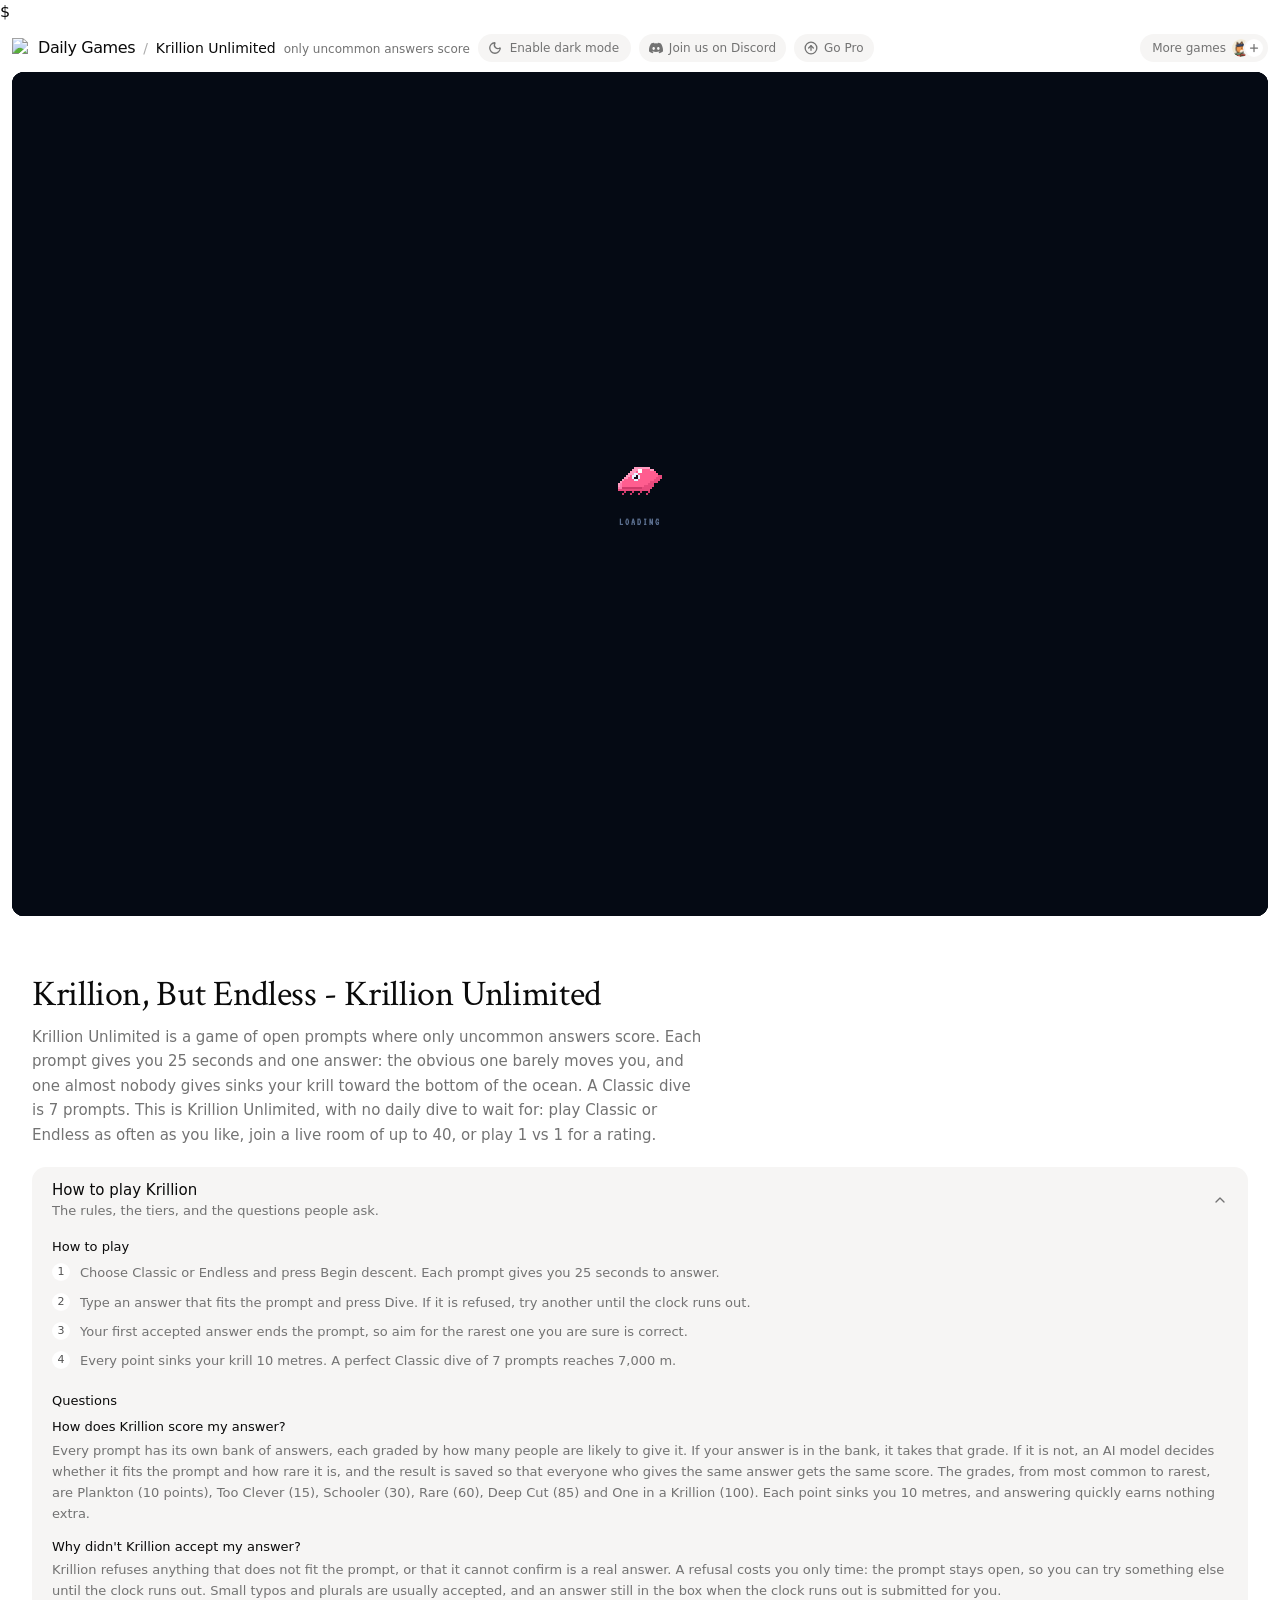
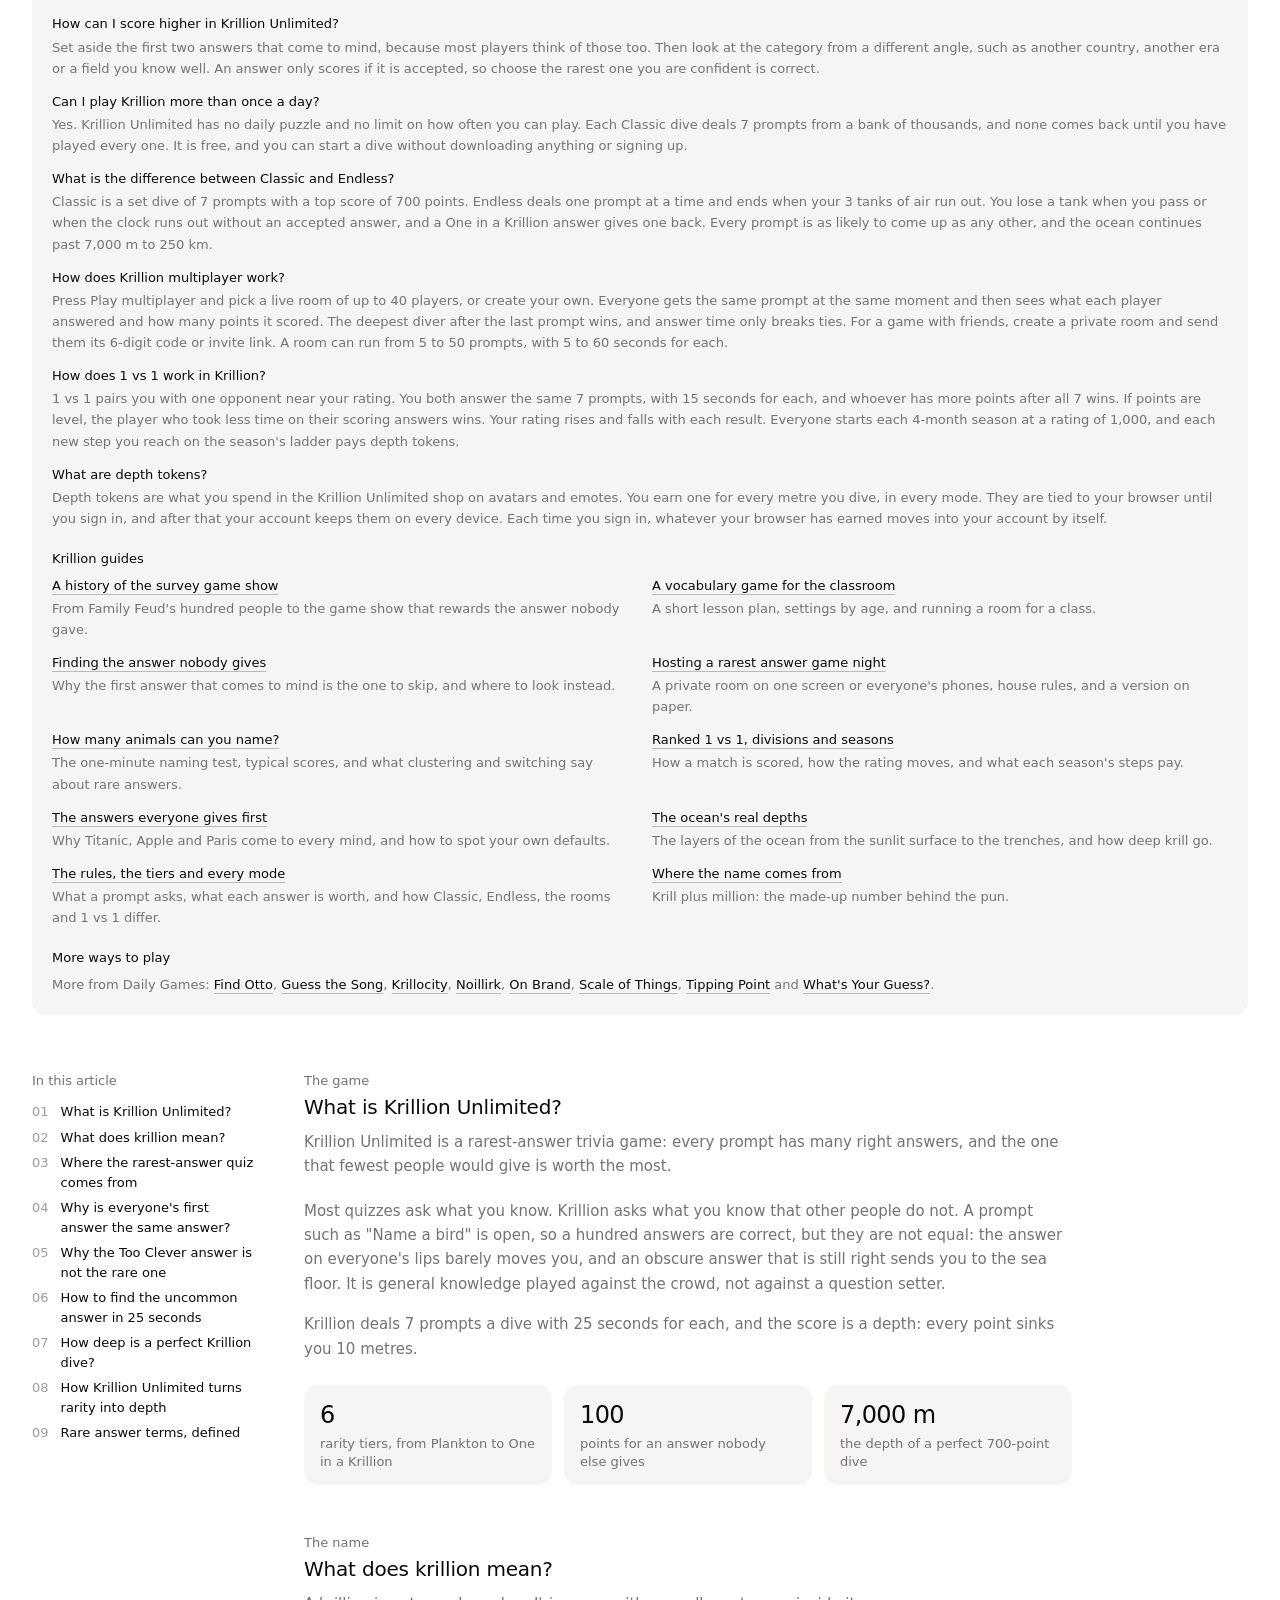
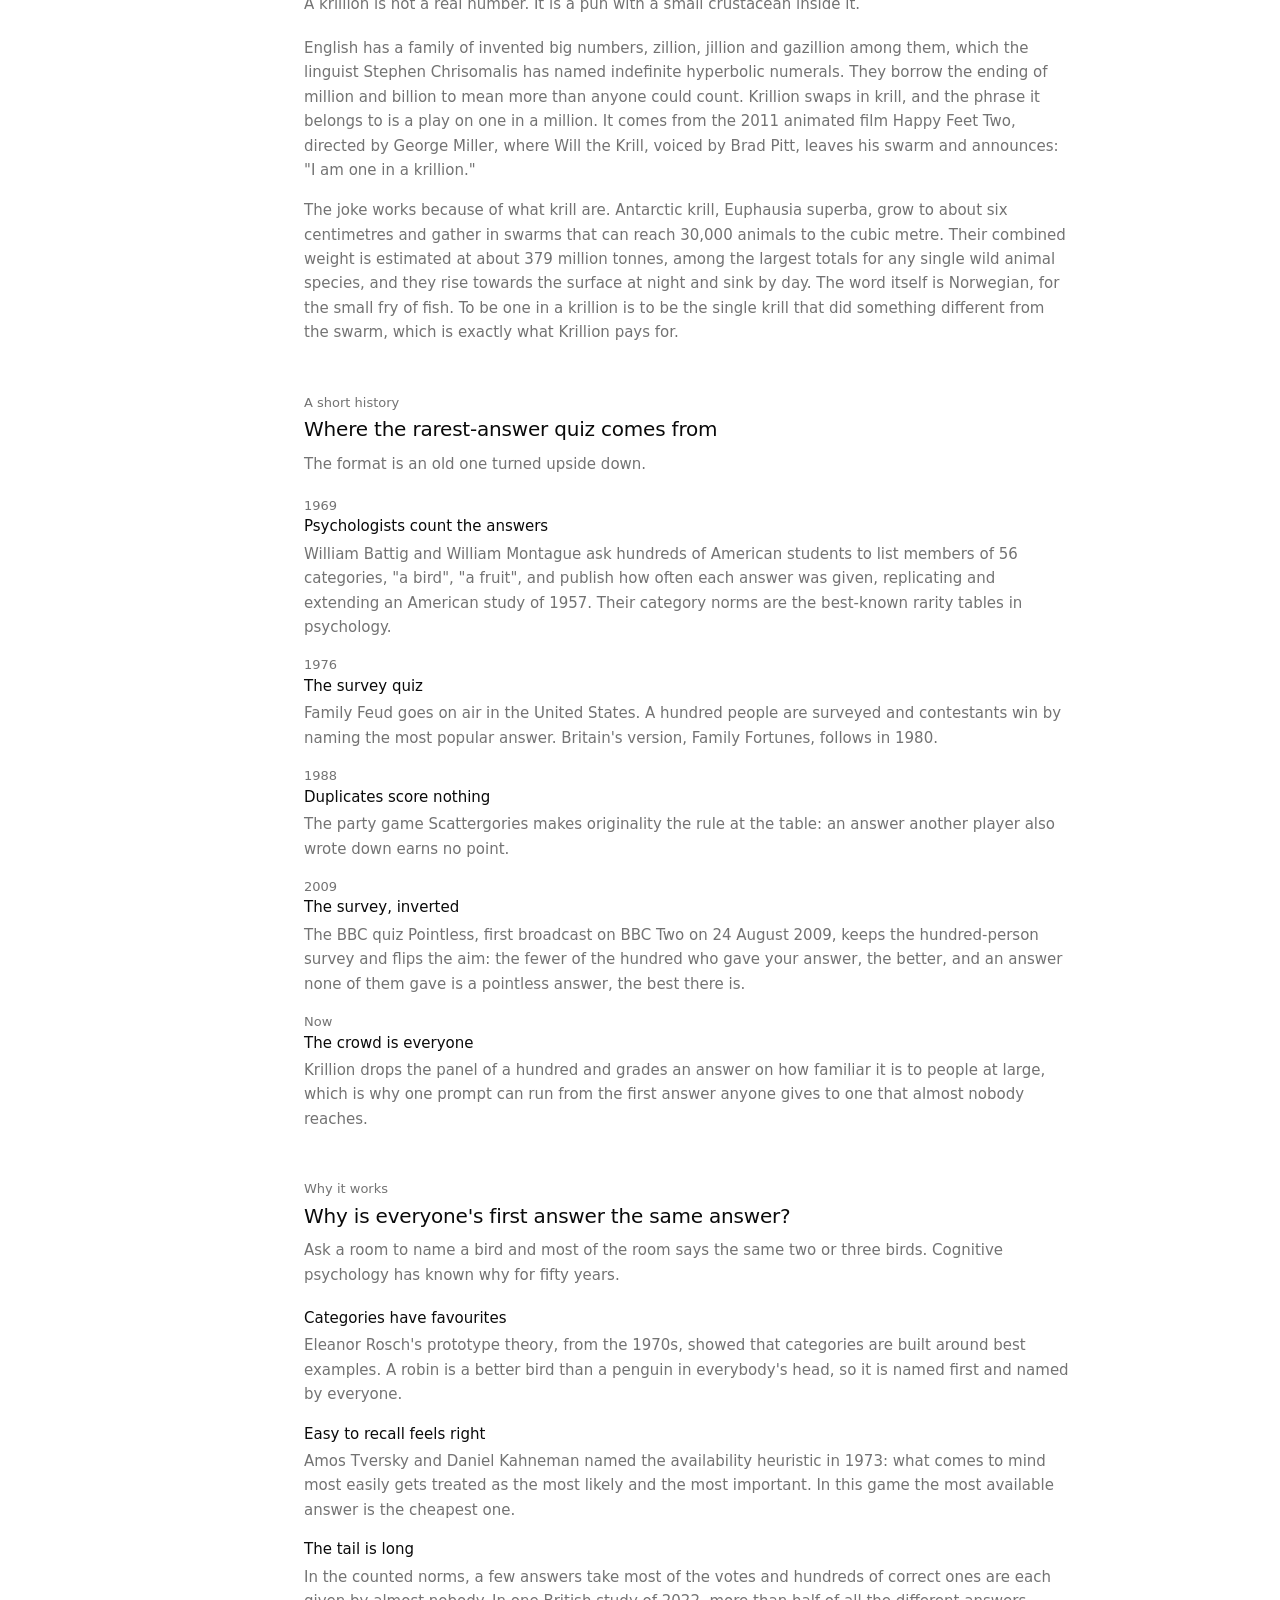
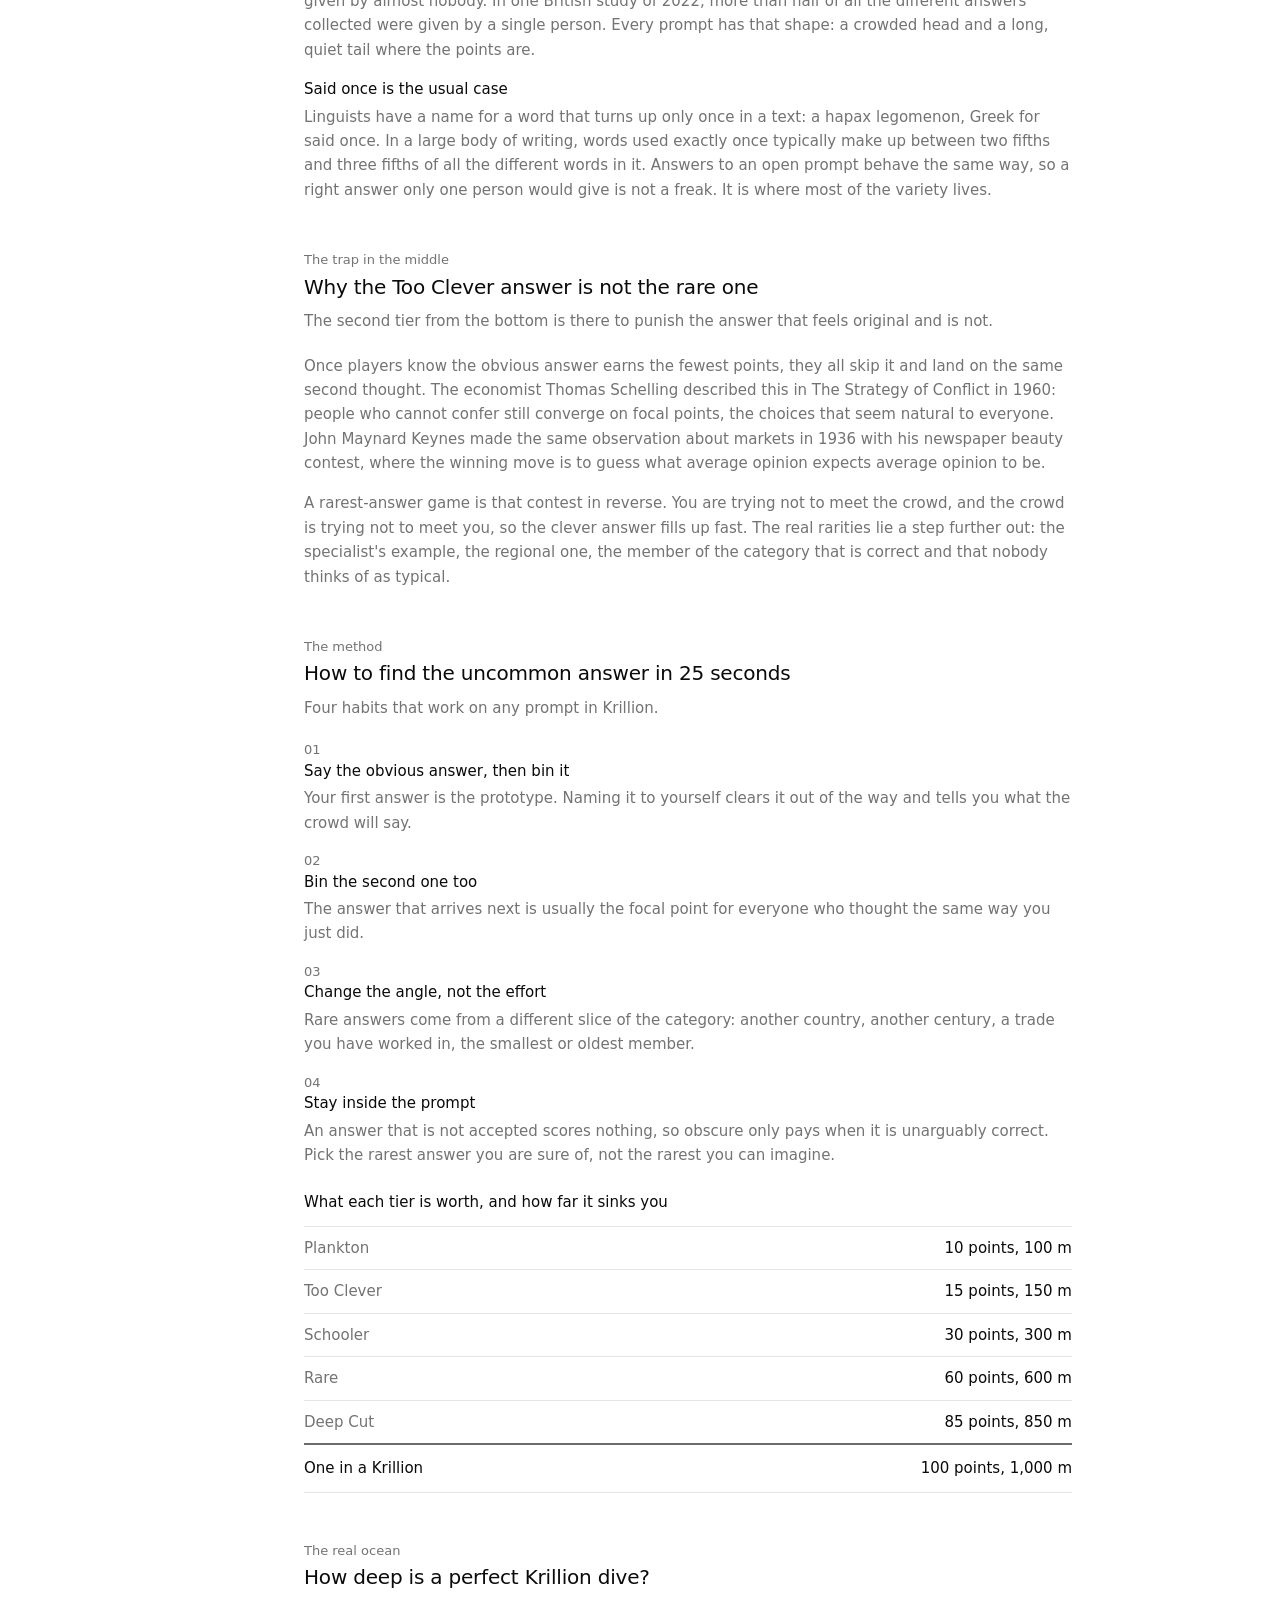
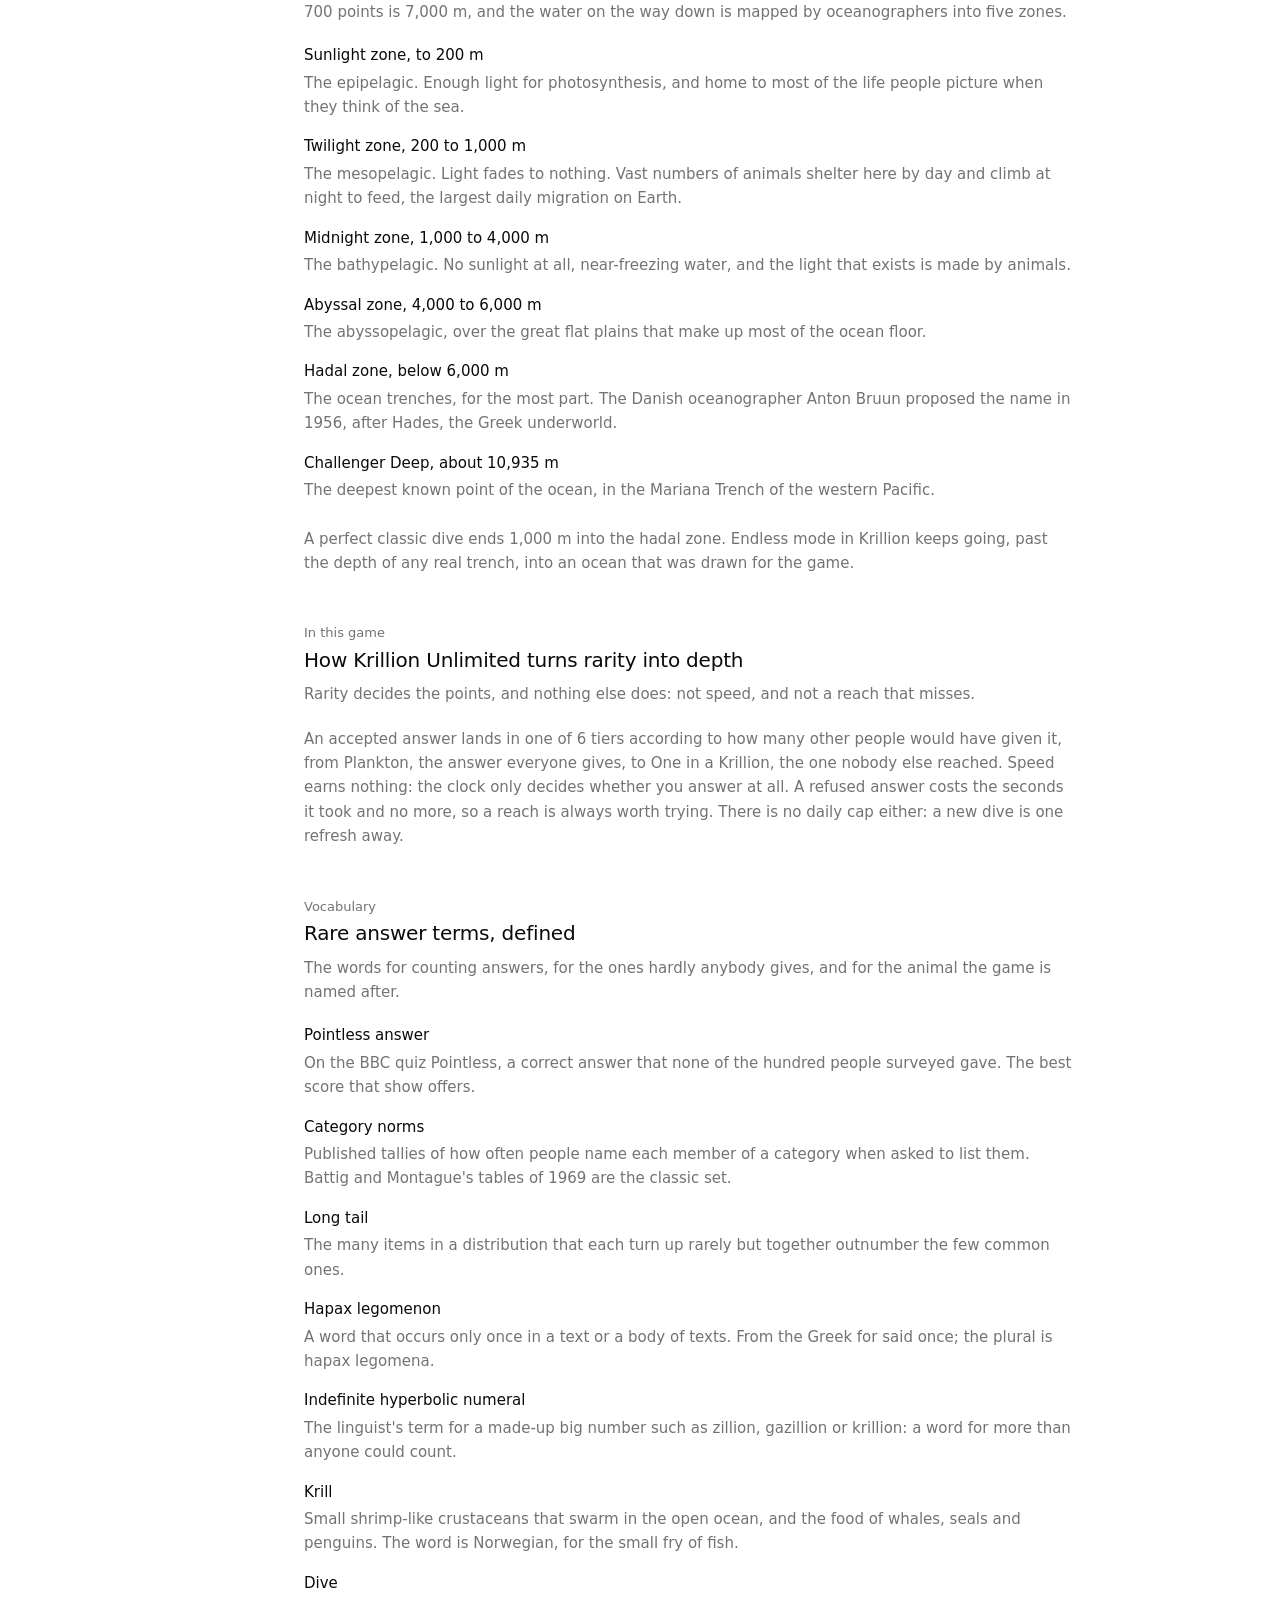
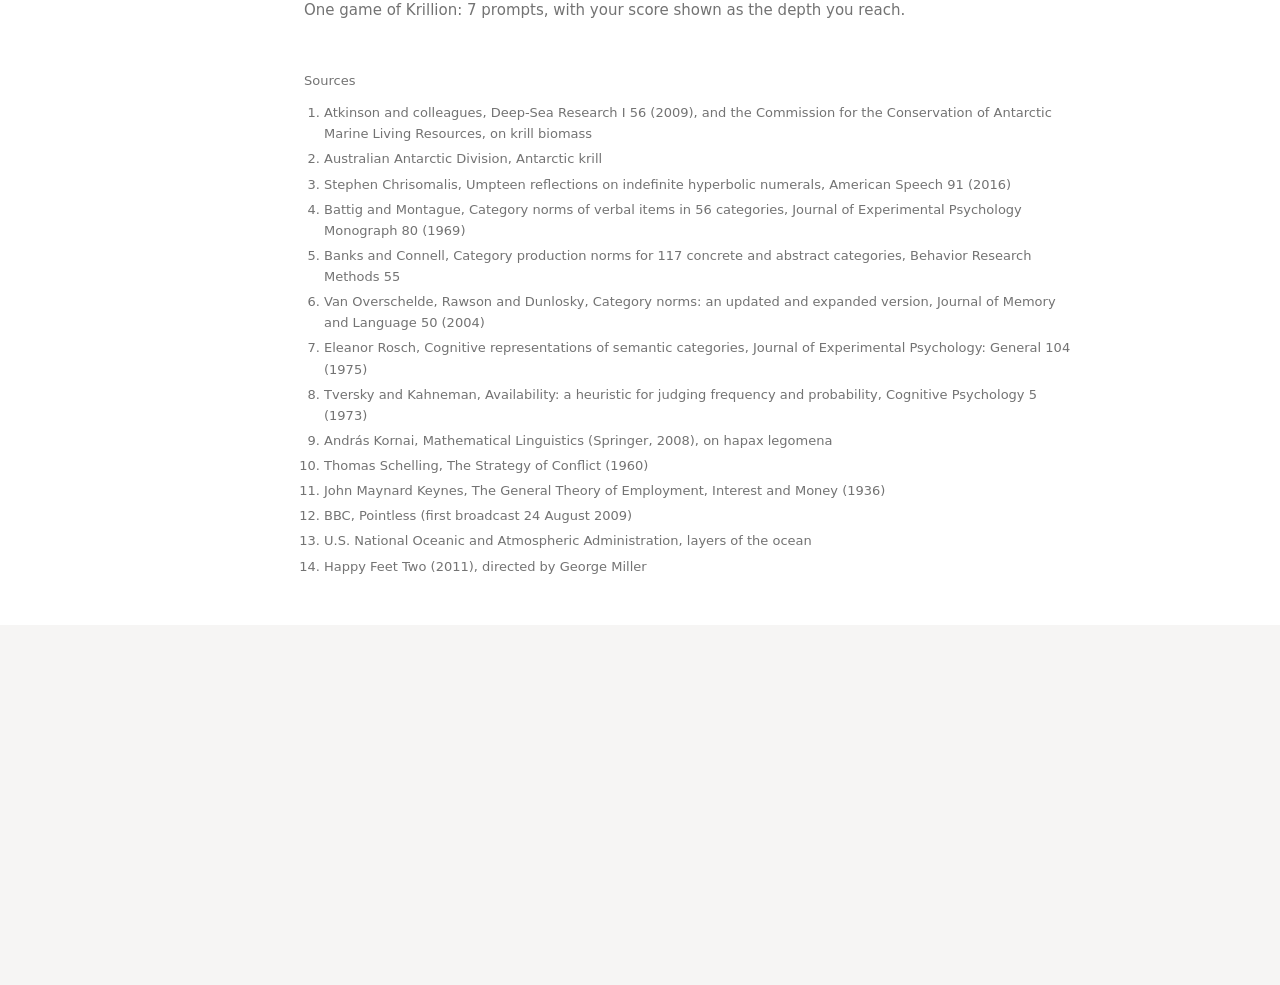
==== index.html @ d7370cdd "Update and rename krillion.html to index.html" ====
<!DOCTYPE html>
<html data-dpl-id="dpl_Cs5rfntAfL2xiLL92h3RMtgucrcs" lang="en" data-scroll-behavior="smooth">
  <head>
    <meta charSet="utf-8" />
    <meta name="viewport" content="width=device-width, initial-scale=1, interactive-widget=resizes-content" />
    <link rel="preload" href="./next/static/immutable/media/07c7676b89ed2778-s.p.45535valc9rzk.woff2" as="font" crossorigin="" type="font/woff2" />
    <link rel="preload" href="./next/static/immutable/media/57d2170cc9cecf3e-s.p.1crelvnn6jmpr.woff2" as="font" crossorigin="" type="font/woff2" />
    <link rel="preload" href="./next/static/immutable/media/591c50bbc7585aef-s.p.0bh8ttrlmx6iv.woff2" as="font" crossorigin="" type="font/woff2" />
    <link rel="stylesheet" href="./next/static/immutable/chunks/0ztr48p5v0q-m.css" data-precedence="next" />
    <link rel="stylesheet" href="./next/static/immutable/chunks/2kwwa57poo_p9.css" data-precedence="next" />
    <link rel="stylesheet" href="./next/static/immutable/chunks/0tos2pgl66qbd.css" data-precedence="next" />
    <link rel="stylesheet" href="./next/static/immutable/chunks/1w-3ebrj8qjox.css" data-precedence="next" />
    <link rel="stylesheet" href="./next/static/immutable/chunks/0m6jiqb_xc_-x.css" data-precedence="next" />
    <link rel="stylesheet" href="./next/static/immutable/chunks/1s_2lchoj9hsg.css" data-precedence="next" />
    <link rel="stylesheet" href="./next/static/immutable/chunks/324mgy9fqh-fr.css" data-precedence="next" />
    <link rel="stylesheet" href="./next/static/immutable/chunks/0nzd4u-boawhw.css" data-precedence="next" />
    <link rel="stylesheet" href="./next/static/immutable/chunks/1im9bltqpz7ne.css" data-precedence="next" />
    <link rel="stylesheet" href="./next/static/immutable/chunks/2s-a3bxkuu1_k.css" data-precedence="next" />
    <link rel="stylesheet" href="./next/static/immutable/chunks/0pwdd9pf1w67-.css" data-precedence="next" />
    <link rel="preload" as="script" fetchPriority="low" href="./next/static/immutable/chunks/1jbbqxjhm8cn-.js" />
    <script src="./next/static/immutable/chunks/33fcdn7r_40o1.js" async=""></script>
    <script src="./next/static/immutable/chunks/1afarcbmblg19.js" async=""></script>
    <script src="./next/static/immutable/chunks/0a47qgsbwjjzk.js" async=""></script>
    <script src="./next/static/immutable/chunks/0v-fhfk3imu-4.js" async=""></script>
    <script src="./next/static/immutable/chunks/turbopack-3xd-7z66s-4wg.js" async=""></script>
    <script src="./next/static/immutable/chunks/3b4xc8upo929-.js" async=""></script>
    <script src="./next/static/immutable/chunks/3tahx6_v55_dm.js" async=""></script>
    <script src="./next/static/immutable/chunks/40d6ui9egwrat.js" async=""></script>
    <script src="./next/static/immutable/chunks/2zzi6xlquiab1.js" async=""></script>
    <script src="./next/static/immutable/chunks/41h2tgo666rqa.js" async=""></script>
    <script src="./next/static/immutable/chunks/0a3q-7nwl92-p.js" async=""></script>
    <script src="./next/static/immutable/chunks/0ulv_ep_mw-da.js" async=""></script>
    <script src="./next/static/immutable/chunks/2bccj12l0x1b-.js" async=""></script>
    <script src="./next/static/immutable/chunks/3sgzyrjkl4wc-.js" async=""></script>
    <script src="./next/static/immutable/chunks/0sm1p7xp_r_9i.js" async=""></script>
    <script src="./next/static/immutable/chunks/2hh6hvg6ayxrz.js" async=""></script>
    <script src="./next/static/immutable/chunks/24wjgkcohnvy_.js" async=""></script>
    <script src="./next/static/immutable/chunks/31b-b6tc_m6i2.js" async=""></script>
    <script src="./next/static/immutable/chunks/3wqj_tynqjayz.js" async=""></script>
    <script src="./next/static/immutable/chunks/25-y_0y8hr5pv.js" async=""></script>
    <script src="./next/static/immutable/chunks/20nxhutpa-gfr.js" async=""></script>
    <script src="./next/static/immutable/chunks/2dsh2j7-x58f7.js" async=""></script>
    <script src="./next/static/immutable/chunks/32j2tdne0d5qa.js" async=""></script>
    <script src="./next/static/immutable/chunks/1teyoxwdggu1p.js" async=""></script>
    <script src="./next/static/immutable/chunks/41m2f16n_h580.js" async=""></script>
    <script src="./next/static/immutable/chunks/33zgykskbn7mj.js" async=""></script>
    <script src="./next/static/immutable/chunks/3k1cy77tc3d_9.js" async=""></script>
    <script src="./next/static/immutable/chunks/3aqriebphutw2.js" async=""></script>
    <meta name="next-size-adjust" content="" />
    <title>Krillion, But Endless - Krillion Unlimited</title>
    <meta name="description" content="Krillion with no daily limit: 7 open prompts, 25 seconds each. The rarer your answer, the deeper you dive. Solo, live rooms or 1 vs 1. Free, no sign-up." />
    <meta name="robots" content="index, follow" />
    <meta name="googlebot" content="index, follow, max-video-preview:-1, max-image-preview:large, max-snippet:-1" />
    <link rel="canonical" href="https://playdaily.org/krillion" />
    <meta property="og:title" content="Krillion, But Endless - Krillion Unlimited" />
    <meta property="og:description" content="Krillion with no daily limit: 7 open prompts, 25 seconds each. The rarer your answer, the deeper you dive. Solo, live rooms or 1 vs 1. Free, no sign-up." />
    <meta property="og:url" content="https://playdaily.org/krillion" />
    <meta property="og:site_name" content="Daily Games" />
    <meta property="og:image" content="https://playdaily.org/krillion-opengraph.jpg?v=2026-11-15" />
    <meta property="og:image:width" content="1200" />
    <meta property="og:image:height" content="630" />
    <meta property="og:image:alt" content="Daily Games" />
    <meta property="og:type" content="website" />
    <meta name="twitter:card" content="summary_large_image" />
    <meta name="twitter:title" content="Krillion, But Endless - Krillion Unlimited" />
    <meta name="twitter:description" content="Krillion with no daily limit: 7 open prompts, 25 seconds each. The rarer your answer, the deeper you dive. Solo, live rooms or 1 vs 1. Free, no sign-up." />
    <meta name="twitter:image" content="https://playdaily.org/krillion-opengraph.jpg?v=2026-11-15" />
    <meta name="twitter:image:alt" content="Daily Games" />
    <meta name="twitter:image:width" content="1200" />
    <meta name="twitter:image:height" content="630" />
    <link rel="icon" href="/favicon.ico?favicon.3f9pv84jv4h6n.ico" sizes="48x48" type="image/x-icon" />
    <script src="./next/static/immutable/chunks/0c0hxoamwjsbw.js" noModule=""></script>
  </head>
  <body class="vcpKpq_variable antialiased">
    <div hidden="">
      <!--$-->
      <!--/$-->
    </div>
    <script>
      try {
        (function(N, T) {
          var d = document,
            c = d.cookie;
          if (!T.test(c)) return;
          var R = /(?:^|;\s*)(sb-[^=;]*-auth-token)(?:\.(\d+))?=([^;]*)/g,
            U = /^[0-9a-f]{8}-[0-9a-f]{4}-[0-9a-f]{4}-[0-9a-f]{4}-[0-9a-f]{12}$/i,
            W = {},
            K = {},
            m, o, i, j, v, s, a;

          function b(x) {
            try {
              x = atob(x.replace(/-/g, "+").replace(/_/g, "/") + "===".slice((x.length + 3) % 4));
              return new TextDecoder().decode(Uint8Array.from(x, function(q) {
                return q.charCodeAt(0)
              }))
            } catch (e) {
              return null
            }
          }

          function p(x) {
            try {
              x = JSON.parse(x)
            } catch (e) {
              return null
            }
            return x && typeof x == "object" ? x : null
          }

          function u(x) {
            return typeof x == "string" && U.test(x)
          }
          while (m = R.exec(c))
            if (!N || m[1] === N)
              if (m[2] === void 0) W[m[1]] = m[3];
              else(K[m[1]] = K[m[1]] || {})[+m[2]] = m[3];
          o = Object.keys(W).concat(Object.keys(K).filter(function(x) {
            return !(x in W)
          }));
          for (i = 0; i < o.length; i++) {
            v = W[o[i]] || "";
            if (!v) {
              if (!K[o[i]]) continue;
              for (j = 0; j in K[o[i]]; j++) v += K[o[i]][j]
            }
            try {
              v = decodeURIComponent(v)
            } catch (e) {}
            v = v.indexOf("base64-") === 0 ? b(v.slice(7)) : v.charAt(0) == "{" ? v : null;
            s = v && p(v);
            if (!s) continue;
            a = typeof s.access_token == "string" && s.access_token.split(".")[1];
            a = a && b(a);
            a = a && p(a);
            if (!u(s.user && s.user.id) && !(a && u(a.sub))) continue;
            a = a && a.app_metadata && a.app_metadata.pro;
            if (a && typeof a == "object" && (a.lifetime === true || typeof a.until == "number" && a.until * 1e3 > Date.now())) d.documentElement.setAttribute("data-pro", "");
            return
          }
        })("sb-pnokdgvnwucktilyubly-auth-token", new RegExp("(?:^|;\\s*)sb-pnokdgvnwucktilyubly-auth-token(?:\\.\\d+)?="))
      } catch (e) {}
    </script>
    <script>
      try {
        (function(F, M, MA, TF, W) {
          var d = document,
            r = d.documentElement;
          if (!window.CSS || !CSS.supports || !CSS.supports("selector(:has(a))") || typeof MutationObserver !== "function") return;

          function set(n, on) {
            if (on === r.hasAttribute(n)) return;
            if (on) r.setAttribute(n, "");
            else r.removeAttribute(n)
          }

          function marks() {
            for (var i = 0; i < F.length; i++) set(F[i][0], !!d.querySelector(F[i][1]))
          }

          function focus() {
            var a = d.activeElement;
            set("data-text-focus", !!a && a.matches(TF))
          }

          function holds(n) {
            return n.nodeType === 1 && (n.matches(M) || !!n.querySelector(M))
          }
          new MutationObserver(function(rs) {
            var m = false,
              f = false;
            for (var i = 0; i < rs.length; i++) {
              var x = rs[i];
              if (x.type === "attributes") {
                var e = x.target,
                  n = x.attributeName;
                if (MA.indexOf(n) >= 0 || e.matches(M)) m = true;
                continue
              }
              for (var k = 0; k < 2; k++) {
                var l = k ? x.removedNodes : x.addedNodes;
                for (var j = 0; j < l.length; j++) {
                  if (l[j].nodeType !== 1) continue;
                  f = true;
                  if (!m && holds(l[j])) m = true
                }
              }
            }
            if (m) marks();
            if (f) focus()
          }).observe(r, {
            subtree: true,
            childList: true,
            attributes: true,
            attributeFilter: W
          });
          d.addEventListener("focusin", focus, true);
          d.addEventListener("focusout", focus, true);
          marks();
          focus();
          r.setAttribute("data-root-flags", "");
          if (d.body) d.body.setAttribute("data-root-flags", "");
        })([
          ["data-ads", "[data-site-ads]"],
          ["data-ads-rails", "[data-site-ads]:not([data-no-rails])"],
          ["data-header", "[data-site-header]"],
          ["data-viewport", "[data-game-viewport]"],
          ["data-viewport-fitted", "[data-game-viewport]:not([data-page-scrolls])"],
          ["data-viewport-scrolls", "[data-game-viewport][data-page-scrolls]"],
          ["data-chrome-hidden", "[data-game-viewport][data-site-chrome=\"hidden\"]"],
          ["data-home", "[data-home-screen]"]
        ], "[data-site-ads],[data-site-header],[data-game-viewport],[data-home-screen]", ["data-site-ads", "data-site-header", "data-game-viewport", "data-home-screen"], "input,textarea", ["data-site-ads", "data-site-header", "data-game-viewport", "data-home-screen", "data-no-rails", "data-site-chrome", "data-page-scrolls"])
      } catch (e) {}
    </script>
    <script type="application/ld+json">
      {
        "@context": "https://schema.org",
        "@graph": [{
          "@type": "ImageObject",
          "@id": "https://playdaily.org/#primaryimage",
          "url": "https://playdaily.org/opengraph-image.jpg?v=2026-11-14",
          "contentUrl": "https://playdaily.org/opengraph-image.jpg?v=2026-11-14",
          "width": 1200,
          "height": 630,
          "caption": "Daily Games - free games to play all day"
        }, {
          "@type": "Organization",
          "@id": "https://playdaily.org/#organization",
          "name": "Daily Games",
          "url": "https://playdaily.org",
          "logo": {
            "@id": "https://playdaily.org/#primaryimage"
          },
          "image": {
            "@id": "https://playdaily.org/#primaryimage"
          },
          "sameAs": ["https://www.wikidata.org/wiki/Q141595218"]
        }, {
          "@type": "WebSite",
          "@id": "https://playdaily.org/#website",
          "name": "Daily Games",
          "url": "https://playdaily.org",
          "publisher": {
            "@id": "https://playdaily.org/#organization"
          }
        }]
      }
    </script>
    <script>
      ((a, b, c, d, e, f, g, h) => {
        let i = document.documentElement,
          j = ["light", "dark"];

        function k(b) {
          var c;
          (Array.isArray(a) ? a : [a]).forEach(a => {
            let c = "class" === a,
              d = c && f ? e.map(a => f[a] || a) : e;
            c ? (i.classList.remove(...d), i.classList.add(f && f[b] ? f[b] : b)) : i.setAttribute(a, b)
          }), c = b, h && j.includes(c) && (i.style.colorScheme = c)
        }
        if (d) k(d);
        else try {
          let a = localStorage.getItem(b) || c,
            d = g && "system" === a ? window.matchMedia("(prefers-color-scheme: dark)").matches ? "dark" : "light" : a;
          k(d)
        } catch (a) {}
      })("class", "theme", "light", null, ["light", "dark"], null, true, true)
    </script>
    <div class="w-full">
      <header data-site-header="true" class="absolute inset-x-0 top-0 z-40">
        <div class="fixed inset-x-0 top-0 max-sm:bg-background sm:pointer-events-none sm:top-4">
          <div class="sm:px-4">
            <div class="relative container-wrapper max-w-5xl sm:max-w-[62rem] sm:p-2 sm:px-4">
              <nav aria-label="Site" class="relative z-10 flex h-16 items-center justify-between gap-4 border-b sm:pointer-events-auto sm:h-10 sm:border-b-0 max-[389px]:gap-3">
                <a class="flex shrink-0 items-center rounded-md transition-transform duration-200 outline-none focus-visible:ring-2 focus-visible:ring-ring/50 active:scale-[97%]" href="/">
                  <img alt="Daily Games" loading="lazy" width="28" height="28" decoding="async" data-nimg="1" style="color:transparent" srcSet="./next/image?url=%2F_next%2Fstatic%2Fimmutable%2Fmedia%2Fdaily-logo.2kq0fqjincwyx.png&amp;w=32&amp;q=75 1x, ./next/image?url=%2F_next%2Fstatic%2Fimmutable%2Fmedia%2Fdaily-logo.2kq0fqjincwyx.png&amp;w=64&amp;q=75 2x" src="./next/image?url=%2F_next%2Fstatic%2Fimmutable%2Fmedia%2Fdaily-logo.2kq0fqjincwyx.png&amp;w=64&amp;q=75" />
                  <span aria-hidden="true" class="grid transition-[grid-template-columns,opacity,translate] duration-500 ease-soft motion-reduce:transition-none max-sm:hidden grid-cols-[1fr] opacity-100">
                    <span class="overflow-hidden">
                      <span class="block pl-2 text-2xl font-medium whitespace-nowrap">Daily Games</span>
                    </span>
                  </span>
                </a>
                <div class="flex shrink-0 items-center gap-4 max-[389px]:gap-3">
                  <a class="inline-flex h-8 items-center text-sm font-medium whitespace-nowrap text-foreground underline decoration-transparent decoration-1 underline-offset-[5px] transition-[text-decoration-color] duration-200 hover:decoration-foreground focus-visible:decoration-foreground [html[data-pro]_&amp;]:hidden" href="/plans">Go Pro</a>
                  <span aria-hidden="true" class="invisible inline-flex">
                    <a data-slot="button" data-variant="default" data-size="sm" class="select-none cursor-pointer inline-flex items-center justify-center whitespace-nowrap text-sm font-medium transition-all disabled:pointer-events-none disabled:opacity-50 [&amp;_svg]:pointer-events-none [&amp;_svg:not([class*=&#x27;size-&#x27;])]:size-4 shrink-0 [&amp;_svg]:shrink-0 outline-none focus-visible:border-ring focus-visible:ring-ring/50 focus-visible:ring-2 aria-invalid:ring-destructive/20 dark:aria-invalid:ring-destructive/40 aria-invalid:border-destructive bg-primary text-primary-foreground hover:bg-primary/90 h-8 rounded-full gap-1.5 px-3 has-[&gt;svg]:px-4 group duration-400 ease-soft hover:scale-[0.985] active:scale-[0.97]" href="/auth/login">Sign in <svg xmlns="http://www.w3.org/2000/svg" width="24" height="24" viewBox="0 0 24 24" fill="none" stroke="currentColor" stroke-width="2" stroke-linecap="round" stroke-linejoin="round" class="lucide lucide-chevron-right h-4 w-4 group-hover:translate-x-0.5 transition-transform duration-400 ease-soft max-[389px]:hidden" aria-hidden="true">
                        <path d="m9 18 6-6-6-6"></path>
                      </svg>
                    </a>
                  </span>
                </div>
              </nav>
              <div aria-hidden="true" class="absolute inset-0 rounded-md border bg-background transition-opacity duration-150 max-sm:hidden pointer-events-auto opacity-100"></div>
            </div>
          </div>
        </div>
      </header>
      <main class="max-sm:pt-8">
        <script type="application/ld+json">
          {
            "@context": "https://schema.org",
            "@type": "WebPage",
            "@id": "https://playdaily.org/krillion",
            "url": "https://playdaily.org/krillion",
            "name": "Krillion, But Endless - Krillion Unlimited",
            "description": "Krillion with no daily limit: 7 open prompts, 25 seconds each. The rarer your answer, the deeper you dive. Solo, live rooms or 1 vs 1. Free, no sign-up.",
            "isPartOf": {
              "@id": "https://playdaily.org/#website"
            },
            "primaryImageOfPage": {
              "@id": "https://playdaily.org/#primaryimage"
            },
            "image": {
              "@id": "https://playdaily.org/#primaryimage"
            }
          }
        </script>
        <script type="application/ld+json">
          {
            "@context": "https://schema.org",
            "@type": "VideoGame",
            "@id": "https://playdaily.org/krillion#game",
            "name": "Krillion",
            "alternateName": ["Krillion Unlimited", "Only Uncommon Answers Score", "Rarest Answer Game", "Deep Sea Trivia Game"],
            "description": "Krillion with no daily limit: 7 open prompts, 25 seconds each. The rarer your answer, the deeper you dive. Solo, live rooms or 1 vs 1. Free, no sign-up.",
            "url": "https://playdaily.org/krillion",
            "sameAs": "https://www.wikidata.org/wiki/Q141609310",
            "genre": ["Trivia", "Word", "Puzzle"],
            "gamePlatform": "Web browser",
            "applicationCategory": "GameApplication",
            "operatingSystem": "Any",
            "playMode": "SinglePlayer",
            "publisher": {
              "@id": "https://playdaily.org/#organization"
            },
            "image": {
              "@id": "https://playdaily.org/#primaryimage"
            },
            "offers": {
              "@type": "Offer",
              "price": 0,
              "priceCurrency": "USD",
              "availability": "https://schema.org/InStock"
            }
          }
        </script>
        <script type="application/ld+json">
          {
            "@context": "https://schema.org",
            "@type": "FAQPage",
            "mainEntity": [{
              "@type": "Question",
              "name": "How does Krillion score my answer?",
              "acceptedAnswer": {
                "@type": "Answer",
                "text": "Every prompt has its own bank of answers, each graded by how many people are likely to give it. If your answer is in the bank, it takes that grade. If it is not, an AI model decides whether it fits the prompt and how rare it is, and the result is saved so that everyone who gives the same answer gets the same score. The grades, from most common to rarest, are Plankton (10 points), Too Clever (15), Schooler (30), Rare (60), Deep Cut (85) and One in a Krillion (100). Each point sinks you 10 metres, and answering quickly earns nothing extra."
              }
            }, {
              "@type": "Question",
              "name": "Why didn't Krillion accept my answer?",
              "acceptedAnswer": {
                "@type": "Answer",
                "text": "Krillion refuses anything that does not fit the prompt, or that it cannot confirm is a real answer. A refusal costs you only time: the prompt stays open, so you can try something else until the clock runs out. Small typos and plurals are usually accepted, and an answer still in the box when the clock runs out is submitted for you."
              }
            }, {
              "@type": "Question",
              "name": "How can I score higher in Krillion Unlimited?",
              "acceptedAnswer": {
                "@type": "Answer",
                "text": "Set aside the first two answers that come to mind, because most players think of those too. Then look at the category from a different angle, such as another country, another era or a field you know well. An answer only scores if it is accepted, so choose the rarest one you are confident is correct."
              }
            }, {
              "@type": "Question",
              "name": "Can I play Krillion more than once a day?",
              "acceptedAnswer": {
                "@type": "Answer",
                "text": "Yes. Krillion Unlimited has no daily puzzle and no limit on how often you can play. Each Classic dive deals 7 prompts from a bank of thousands, and none comes back until you have played every one. It is free, and you can start a dive without downloading anything or signing up."
              }
            }, {
              "@type": "Question",
              "name": "What is the difference between Classic and Endless?",
              "acceptedAnswer": {
                "@type": "Answer",
                "text": "Classic is a set dive of 7 prompts with a top score of 700 points. Endless deals one prompt at a time and ends when your 3 tanks of air run out. You lose a tank when you pass or when the clock runs out without an accepted answer, and a One in a Krillion answer gives one back. Every prompt is as likely to come up as any other, and the ocean continues past 7,000 m to 250 km."
              }
            }, {
              "@type": "Question",
              "name": "How does Krillion multiplayer work?",
              "acceptedAnswer": {
                "@type": "Answer",
                "text": "Press Play multiplayer and pick a live room of up to 40 players, or create your own. Everyone gets the same prompt at the same moment and then sees what each player answered and how many points it scored. The deepest diver after the last prompt wins, and answer time only breaks ties. For a game with friends, create a private room and send them its 6-digit code or invite link. A room can run from 5 to 50 prompts, with 5 to 60 seconds for each."
              }
            }, {
              "@type": "Question",
              "name": "How does 1 vs 1 work in Krillion?",
              "acceptedAnswer": {
                "@type": "Answer",
                "text": "1 vs 1 pairs you with one opponent near your rating. You both answer the same 7 prompts, with 15 seconds for each, and whoever has more points after all 7 wins. If points are level, the player who took less time on their scoring answers wins. Your rating rises and falls with each result. Everyone starts each 4-month season at a rating of 1,000, and each new step you reach on the season's ladder pays depth tokens."
              }
            }, {
              "@type": "Question",
              "name": "What are depth tokens?",
              "acceptedAnswer": {
                "@type": "Answer",
                "text": "Depth tokens are what you spend in the Krillion Unlimited shop on avatars and emotes. You earn one for every metre you dive, in every mode. They are tied to your browser until you sign in, and after that your account keeps them on every device. Each time you sign in, whatever your browser has earned moves into your account by itself."
              }
            }]
          }
        </script>
        <script type="application/ld+json">
          {
            "@context": "https://schema.org",
            "@type": "BreadcrumbList",
            "itemListElement": [{
              "@type": "ListItem",
              "position": 1,
              "name": "Daily Games",
              "item": "https://playdaily.org"
            }, {
              "@type": "ListItem",
              "position": 2,
              "name": "Krillion Unlimited",
              "item": "https://playdaily.org/krillion"
            }]
          }
        </script>
        <!--$?-->
        <template id="B:0"></template>
        <div data-game-viewport="true" data-site-chrome="hidden" data-page-scrolls="" data-ground="" class="relative flex w-full flex-col overflow-hidden h-svh max-h-svh shrink-0" style="padding-bottom:var(--ad-bottom, 0px);padding-left:var(--ad-side, 0px);padding-right:var(--ad-side, 0px)">
          <header class="@container/topbar relative flex h-12 shrink-0 items-center gap-2 rounded-b-lg bg-background px-2 sm:px-3 data-[games-open]:z-30 data-[games-open]:rounded-b-none">
            <a aria-label="Daily Games" class="group inline-flex h-8 shrink-0 select-none items-center gap-1.5 whitespace-nowrap rounded-sm text-[15px] font-medium tracking-tight outline-none focus-visible:ring-2 focus-visible:ring-ring/50 sm:text-base" href="/">
              <img alt="Daily Games" loading="lazy" width="20" height="20" decoding="async" data-nimg="1" style="color:transparent" srcSet="./next/image?url=%2F_next%2Fstatic%2Fimmutable%2Fmedia%2Fdaily-logo.2kq0fqjincwyx.png&amp;w=32&amp;q=75 1x, ./next/image?url=%2F_next%2Fstatic%2Fimmutable%2Fmedia%2Fdaily-logo.2kq0fqjincwyx.png&amp;w=48&amp;q=75 2x" src="./next/image?url=%2F_next%2Fstatic%2Fimmutable%2Fmedia%2Fdaily-logo.2kq0fqjincwyx.png&amp;w=48&amp;q=75" />
              <span class="underline-offset-4 group-hover:underline">Daily Games</span>
            </a>
            <div class="flex min-w-0 items-baseline gap-2 max-sm:hidden">
              <span aria-hidden="true" class="text-sm text-muted-foreground/60">/</span>
              <span class="min-w-0 truncate text-sm font-medium">Krillion Unlimited</span>
              <span class="min-w-0 truncate text-xs text-muted-foreground @max-[72rem]/topbar:hidden">only uncommon answers score</span>
            </div>
            <button data-slot="button" data-variant="ghost" data-size="sm" class="active:scale-[98%] select-none inline-flex items-center justify-center whitespace-nowrap transition-all disabled:pointer-events-none disabled:opacity-50 [&amp;_svg]:pointer-events-none [&amp;_svg:not([class*=&#x27;size-&#x27;])]:size-4 [&amp;_svg]:shrink-0 outline-none focus-visible:border-ring focus-visible:ring-ring/50 focus-visible:ring-2 aria-invalid:ring-destructive/20 dark:aria-invalid:ring-destructive/40 aria-invalid:border-destructive rounded-full h-7 gap-1.5 border-0 bg-secondary px-2.5 text-xs font-medium text-muted-foreground shadow-none has-[&gt;svg]:px-2.5 hover:bg-[color-mix(in_oklab,var(--secondary),var(--foreground)_6%)] hover:text-foreground dark:bg-white/10 dark:hover:bg-white/15 cursor-pointer @max-[50.75rem]/topbar:size-7 @max-[50.75rem]/topbar:gap-0 @max-[50.75rem]/topbar:px-0 @max-[50.75rem]/topbar:has-[&gt;svg]:px-0 shrink-0" type="button" title="Enable dark mode" data-keep-field-focus="">
              <span class="grid shrink-0 place-items-center size-3.5" aria-hidden="true">
                <svg xmlns="http://www.w3.org/2000/svg" width="24" height="24" viewBox="0 0 24 24" fill="none" stroke="currentColor" stroke-width="2.25" stroke-linecap="round" stroke-linejoin="round" class="lucide lucide-sun [grid-area:1/1] size-full" aria-hidden="true" style="opacity:0">
                  <circle cx="12" cy="12" r="4"></circle>
                  <path d="M12 2v2"></path>
                  <path d="M12 20v2"></path>
                  <path d="m4.93 4.93 1.41 1.41"></path>
                  <path d="m17.66 17.66 1.41 1.41"></path>
                  <path d="M2 12h2"></path>
                  <path d="M20 12h2"></path>
                  <path d="m6.34 17.66-1.41 1.41"></path>
                  <path d="m19.07 4.93-1.41 1.41"></path>
                </svg>
                <svg xmlns="http://www.w3.org/2000/svg" width="24" height="24" viewBox="0 0 24 24" fill="none" stroke="currentColor" stroke-width="2.25" stroke-linecap="round" stroke-linejoin="round" class="lucide lucide-moon [grid-area:1/1] size-full" aria-hidden="true" style="opacity:1">
                  <path d="M20.985 12.486a9 9 0 1 1-9.473-9.472c.405-.022.617.46.402.803a6 6 0 0 0 8.268 8.268c.344-.215.825-.004.803.401"></path>
                </svg>
              </span>
              <span class="grid justify-items-center @max-[50.75rem]/topbar:sr-only">
                <span class="[grid-area:1/1] dark:invisible">Enable dark mode</span>
                <span class="invisible [grid-area:1/1] dark:visible">Disable dark mode</span>
              </span>
            </button>
            <a href="https://discord.gg/GyUcPXYmhE" target="_blank" rel="noopener noreferrer" title="Join us on Discord" data-slot="button" data-variant="ghost" data-size="sm" class="active:scale-[98%] select-none cursor-pointer inline-flex items-center justify-center whitespace-nowrap transition-all disabled:pointer-events-none disabled:opacity-50 [&amp;_svg]:pointer-events-none [&amp;_svg:not([class*=&#x27;size-&#x27;])]:size-4 [&amp;_svg]:shrink-0 outline-none focus-visible:border-ring focus-visible:ring-ring/50 focus-visible:ring-2 aria-invalid:ring-destructive/20 dark:aria-invalid:ring-destructive/40 aria-invalid:border-destructive rounded-full h-7 gap-1.5 border-0 bg-secondary px-2.5 text-xs font-medium text-muted-foreground shadow-none has-[&gt;svg]:px-2.5 hover:bg-[color-mix(in_oklab,var(--secondary),var(--foreground)_6%)] hover:text-foreground dark:bg-white/10 dark:hover:bg-white/15 @max-[43.25rem]/topbar:size-7 @max-[43.25rem]/topbar:gap-0 @max-[43.25rem]/topbar:px-0 @max-[43.25rem]/topbar:has-[&gt;svg]:px-0 shrink-0">
              <svg viewBox="0 0 24 24" fill="currentColor" aria-hidden="true" class="size-3.5 shrink-0">
                <path d="M20.317 4.37a19.79 19.79 0 0 0-4.885-1.515.074.074 0 0 0-.079.037c-.21.375-.444.864-.608 1.25a18.27 18.27 0 0 0-5.487 0 12.64 12.64 0 0 0-.617-1.25.077.077 0 0 0-.079-.037A19.74 19.74 0 0 0 3.677 4.37a.07.07 0 0 0-.032.027C.533 9.046-.32 13.58.099 18.057a.082.082 0 0 0 .031.057 19.9 19.9 0 0 0 5.993 3.03.078.078 0 0 0 .084-.028c.462-.63.874-1.295 1.226-1.994a.076.076 0 0 0-.041-.106 13.1 13.1 0 0 1-1.872-.892.077.077 0 0 1-.008-.128c.126-.094.252-.192.372-.291a.074.074 0 0 1 .077-.01c3.928 1.793 8.18 1.793 12.062 0a.074.074 0 0 1 .078.009c.12.099.246.198.373.292a.077.077 0 0 1-.006.127 12.3 12.3 0 0 1-1.873.892.077.077 0 0 0-.041.107c.36.698.772 1.362 1.225 1.993a.076.076 0 0 0 .084.028 19.84 19.84 0 0 0 6.002-3.03.077.077 0 0 0 .032-.054c.5-5.177-.838-9.674-3.549-13.66a.061.061 0 0 0-.031-.03zM8.02 15.33c-1.183 0-2.157-1.085-2.157-2.419 0-1.333.956-2.419 2.157-2.419 1.21 0 2.176 1.096 2.157 2.42 0 1.333-.956 2.418-2.157 2.418zm7.975 0c-1.183 0-2.157-1.085-2.157-2.419 0-1.333.955-2.419 2.157-2.419 1.21 0 2.176 1.096 2.157 2.42 0 1.333-.946 2.418-2.157 2.418z"></path>
              </svg>
              <span class="@max-[43.25rem]/topbar:sr-only">Join us on Discord</span>
            </a>
            <a title="Go Pro" data-slot="button" data-variant="ghost" data-size="sm" class="active:scale-[98%] select-none cursor-pointer inline-flex items-center justify-center whitespace-nowrap transition-all disabled:pointer-events-none disabled:opacity-50 [&amp;_svg]:pointer-events-none [&amp;_svg:not([class*=&#x27;size-&#x27;])]:size-4 [&amp;_svg]:shrink-0 outline-none focus-visible:border-ring focus-visible:ring-ring/50 focus-visible:ring-2 aria-invalid:ring-destructive/20 dark:aria-invalid:ring-destructive/40 aria-invalid:border-destructive rounded-full h-7 gap-1.5 border-0 bg-secondary px-2.5 text-xs font-medium text-muted-foreground shadow-none has-[&gt;svg]:px-2.5 hover:bg-[color-mix(in_oklab,var(--secondary),var(--foreground)_6%)] hover:text-foreground dark:bg-white/10 dark:hover:bg-white/15 [html[data-pro]_&amp;]:hidden shrink-0" href="/plans">
              <svg xmlns="http://www.w3.org/2000/svg" width="24" height="24" viewBox="0 0 24 24" fill="none" stroke="currentColor" stroke-width="2.25" stroke-linecap="round" stroke-linejoin="round" class="lucide lucide-circle-arrow-up size-3.5 shrink-0" aria-hidden="true">
                <circle cx="12" cy="12" r="10"></circle>
                <path d="m16 12-4-4-4 4"></path>
                <path d="M12 16V8"></path>
              </svg>
              <span>
                <span class="@max-[36rem]/topbar:sr-only">Go </span>Pro </span>
            </a>
            <div class="ml-auto flex min-w-0 flex-auto items-center justify-end gap-2">
              <nav aria-label="Games" class="flex min-w-0 flex-1 items-center justify-end">
                <button type="button" aria-expanded="false" data-state="closed" class="flex h-8 shrink-0 cursor-pointer select-none items-center justify-center gap-1.5 rounded-full bg-secondary pr-1.75 pl-3 text-xs font-medium whitespace-nowrap text-muted-foreground outline-none transition-[background-color,color,scale] duration-200 hover:bg-[color-mix(in_oklab,var(--secondary),var(--foreground)_6%)] hover:text-foreground focus-visible:ring-2 focus-visible:ring-ring/50 active:scale-[0.97] md:h-7 md:pr-1.25 dark:bg-white/10 dark:hover:bg-white/15 data-[state=open]:bg-[color-mix(in_oklab,var(--secondary),var(--foreground)_6%)] data-[state=open]:text-foreground dark:data-[state=open]:bg-white/15 @max-[24rem]/topbar:gap-0 @max-[24rem]/topbar:px-1.75">
                  <span class="@max-[24rem]/topbar:sr-only">More games</span>
                  <span aria-hidden="true" class="flex shrink-0 items-center">
                    <span style="width:18px;height:18px;mask-image:radial-gradient(circle at calc(100% + 4px) 50%, transparent 10.5px, #000 11px);-webkit-mask-image:radial-gradient(circle at calc(100% + 4px) 50%, transparent 10.5px, #000 11px)" class="relative shrink-0 overflow-hidden rounded-full">
                      <svg viewBox="0 0 64 64" preserveAspectRatio="xMidYMid slice" aria-hidden="true" class="absolute inset-0 size-full">
                        <rect width="64" height="64" fill="#F6EEDC"></rect>
                        <image href="[data-uri]" x="0" y="0" width="64" height="64" preserveAspectRatio="xMidYMid slice"></image>
                      </svg>
                    </span>
                    <span style="width:18px;height:18px;margin-left:-5px" class="grid shrink-0 place-items-center rounded-full bg-background dark:bg-white/15">
                      <svg xmlns="http://www.w3.org/2000/svg" width="24" height="24" viewBox="0 0 24 24" fill="none" stroke="currentColor" stroke-width="2.5" stroke-linecap="round" stroke-linejoin="round" class="lucide lucide-plus size-3 transition-transform duration-400 motion-reduce:transition-none ease-[cubic-bezier(0.32,0.72,0,1)]" aria-hidden="true">
                        <path d="M5 12h14"></path>
                        <path d="M12 5v14"></path>
                      </svg>
                    </span>
                  </span>
                </button>
              </nav>
            </div>
          </header>
          <div data-site-ads="true" style="display:contents"></div>
          <div data-game-frame="true" class="relative mx-auto flex min-h-0 w-full flex-1 flex-col px-2 pb-2 sm:px-3 P9jK6G_variable">
            <div class="unlimited krillion relative isolate min-h-0 w-full flex-1 overflow-hidden rounded-xl">
              <div class="game-vignette" aria-hidden="true"></div>
              <div class="relative z-10 flex h-full w-full flex-col items-center justify-center gap-3">
                <svg class="kr-mark" width="44" height="44" viewBox="0 -4 22 22" shape-rendering="crispEdges" aria-hidden="true">
                  <rect x="8" y="0" width="1" height="1" fill="#ff9cc0"></rect>
                  <rect x="9" y="0" width="1" height="1" fill="#ff9cc0"></rect>
                  <rect x="10" y="0" width="1" height="1" fill="#ff9cc0"></rect>
                  <rect x="11" y="0" width="1" height="1" fill="#ff9cc0"></rect>
                  <rect x="12" y="0" width="1" height="1" fill="#ff9cc0"></rect>
                  <rect x="13" y="0" width="1" height="1" fill="#ff9cc0"></rect>
                  <rect x="14" y="0" width="1" height="1" fill="#ff9cc0"></rect>
                  <rect x="15" y="0" width="1" height="1" fill="#ff9cc0"></rect>
                  <rect x="7" y="1" width="1" height="1" fill="#ff9cc0"></rect>
                  <rect x="8" y="1" width="1" height="1" fill="#ff9cc0"></rect>
                  <rect x="9" y="1" width="1" height="1" fill="#ff9cc0"></rect>
                  <rect x="10" y="1" width="1" height="1" fill="#ffffff"></rect>
                  <rect x="11" y="1" width="1" height="1" fill="#ffffff"></rect>
                  <rect x="12" y="1" width="1" height="1" fill="#ff5d8f"></rect>
                  <rect x="13" y="1" width="1" height="1" fill="#ff5d8f"></rect>
                  <rect x="14" y="1" width="1" height="1" fill="#ff5d8f"></rect>
                  <rect x="15" y="1" width="1" height="1" fill="#ff5d8f"></rect>
                  <rect x="16" y="1" width="1" height="1" fill="#ff9cc0"></rect>
                  <rect x="17" y="1" width="1" height="1" fill="#ff9cc0"></rect>
                  <rect x="6" y="2" width="1" height="1" fill="#ff9cc0"></rect>
                  <rect x="7" y="2" width="1" height="1" fill="#ff9cc0"></rect>
                  <rect x="8" y="2" width="1" height="1" fill="#ff9cc0"></rect>
                  <rect x="9" y="2" width="1" height="1" fill="#ff5d8f"></rect>
                  <rect x="10" y="2" width="1" height="1" fill="#ffffff"></rect>
                  <rect x="11" y="2" width="1" height="1" fill="#ffffff"></rect>
                  <rect x="12" y="2" width="1" height="1" fill="#ff5d8f"></rect>
                  <rect x="13" y="2" width="1" height="1" fill="#ff5d8f"></rect>
                  <rect x="14" y="2" width="1" height="1" fill="#ff5d8f"></rect>
                  <rect x="15" y="2" width="1" height="1" fill="#ff5d8f"></rect>
                  <rect x="16" y="2" width="1" height="1" fill="#ff5d8f"></rect>
                  <rect x="17" y="2" width="1" height="1" fill="#ff5d8f"></rect>
                  <rect x="18" y="2" width="1" height="1" fill="#ff5d8f"></rect>
                  <rect x="5" y="3" width="1" height="1" fill="#ff9cc0"></rect>
                  <rect x="6" y="3" width="1" height="1" fill="#ff9cc0"></rect>
                  <rect x="7" y="3" width="1" height="1" fill="#ff9cc0"></rect>
                  <rect x="8" y="3" width="1" height="1" fill="#e8f1ff"></rect>
                  <rect x="9" y="3" width="1" height="1" fill="#e8f1ff"></rect>
                  <rect x="10" y="3" width="1" height="1" fill="#ff5d8f"></rect>
                  <rect x="11" y="3" width="1" height="1" fill="#ff5d8f"></rect>
                  <rect x="12" y="3" width="1" height="1" fill="#ff5d8f"></rect>
                  <rect x="13" y="3" width="1" height="1" fill="#ff5d8f"></rect>
                  <rect x="14" y="3" width="1" height="1" fill="#ff5d8f"></rect>
                  <rect x="15" y="3" width="1" height="1" fill="#ff5d8f"></rect>
                  <rect x="16" y="3" width="1" height="1" fill="#ff5d8f"></rect>
                  <rect x="17" y="3" width="1" height="1" fill="#ff5d8f"></rect>
                  <rect x="18" y="3" width="1" height="1" fill="#ff5d8f"></rect>
                  <rect x="19" y="3" width="1" height="1" fill="#ff5d8f"></rect>
                  <rect x="4" y="4" width="1" height="1" fill="#ff9cc0"></rect>
                  <rect x="5" y="4" width="1" height="1" fill="#ff9cc0"></rect>
                  <rect x="6" y="4" width="1" height="1" fill="#ff5d8f"></rect>
                  <rect x="7" y="4" width="1" height="1" fill="#e8f1ff"></rect>
                  <rect x="8" y="4" width="1" height="1" fill="#e8f1ff"></rect>
                  <rect x="9" y="4" width="1" height="1" fill="#1e0c18"></rect>
                  <rect x="10" y="4" width="1" height="1" fill="#e8f1ff"></rect>
                  <rect x="11" y="4" width="1" height="1" fill="#ff5d8f"></rect>
                  <rect x="12" y="4" width="1" height="1" fill="#ff5d8f"></rect>
                  <rect x="13" y="4" width="1" height="1" fill="#ff5d8f"></rect>
                  <rect x="14" y="4" width="1" height="1" fill="#ff5d8f"></rect>
                  <rect x="15" y="4" width="1" height="1" fill="#ff5d8f"></rect>
                  <rect x="16" y="4" width="1" height="1" fill="#ff5d8f"></rect>
                  <rect x="17" y="4" width="1" height="1" fill="#ff5d8f"></rect>
                  <rect x="18" y="4" width="1" height="1" fill="#ff5d8f"></rect>
                  <rect x="19" y="4" width="1" height="1" fill="#ff5d8f"></rect>
                  <rect x="20" y="4" width="1" height="1" fill="#e94a7d"></rect>
                  <rect x="21" y="4" width="1" height="1" fill="#e94a7d"></rect>
                  <rect x="3" y="5" width="1" height="1" fill="#ff9cc0"></rect>
                  <rect x="4" y="5" width="1" height="1" fill="#ff9cc0"></rect>
                  <rect x="5" y="5" width="1" height="1" fill="#ff5d8f"></rect>
                  <rect x="6" y="5" width="1" height="1" fill="#ff5d8f"></rect>
                  <rect x="7" y="5" width="1" height="1" fill="#e8f1ff"></rect>
                  <rect x="8" y="5" width="1" height="1" fill="#1e0c18"></rect>
                  <rect x="9" y="5" width="1" height="1" fill="#1e0c18"></rect>
                  <rect x="10" y="5" width="1" height="1" fill="#e8f1ff"></rect>
                  <rect x="11" y="5" width="1" height="1" fill="#ff5d8f"></rect>
                  <rect x="12" y="5" width="1" height="1" fill="#ff5d8f"></rect>
                  <rect x="13" y="5" width="1" height="1" fill="#ff5d8f"></rect>
                  <rect x="14" y="5" width="1" height="1" fill="#ff5d8f"></rect>
                  <rect x="15" y="5" width="1" height="1" fill="#ff5d8f"></rect>
                  <rect x="16" y="5" width="1" height="1" fill="#ff5d8f"></rect>
                  <rect x="17" y="5" width="1" height="1" fill="#ff5d8f"></rect>
                  <rect x="18" y="5" width="1" height="1" fill="#ff5d8f"></rect>
                  <rect x="19" y="5" width="1" height="1" fill="#e94a7d"></rect>
                  <rect x="20" y="5" width="1" height="1" fill="#e94a7d"></rect>
                  <rect x="21" y="5" width="1" height="1" fill="#e94a7d"></rect>
                  <rect x="2" y="6" width="1" height="1" fill="#ff9cc0"></rect>
                  <rect x="3" y="6" width="1" height="1" fill="#ff5d8f"></rect>
                  <rect x="4" y="6" width="1" height="1" fill="#ff5d8f"></rect>
                  <rect x="5" y="6" width="1" height="1" fill="#ff5d8f"></rect>
                  <rect x="6" y="6" width="1" height="1" fill="#ff5d8f"></rect>
                  <rect x="7" y="6" width="1" height="1" fill="#ff5d8f"></rect>
                  <rect x="8" y="6" width="1" height="1" fill="#e8f1ff"></rect>
                  <rect x="9" y="6" width="1" height="1" fill="#e8f1ff"></rect>
                  <rect x="10" y="6" width="1" height="1" fill="#ff5d8f"></rect>
                  <rect x="11" y="6" width="1" height="1" fill="#ff5d8f"></rect>
                  <rect x="12" y="6" width="1" height="1" fill="#ff5d8f"></rect>
                  <rect x="13" y="6" width="1" height="1" fill="#ff5d8f"></rect>
                  <rect x="14" y="6" width="1" height="1" fill="#ff5d8f"></rect>
                  <rect x="15" y="6" width="1" height="1" fill="#ff5d8f"></rect>
                  <rect x="16" y="6" width="1" height="1" fill="#ff5d8f"></rect>
                  <rect x="17" y="6" width="1" height="1" fill="#ff5d8f"></rect>
                  <rect x="18" y="6" width="1" height="1" fill="#e94a7d"></rect>
                  <rect x="19" y="6" width="1" height="1" fill="#e94a7d"></rect>
                  <rect x="20" y="6" width="1" height="1" fill="#e94a7d"></rect>
                  <rect x="1" y="7" width="1" height="1" fill="#ff9cc0"></rect>
                  <rect x="2" y="7" width="1" height="1" fill="#ff5d8f"></rect>
                  <rect x="3" y="7" width="1" height="1" fill="#ff5d8f"></rect>
                  <rect x="4" y="7" width="1" height="1" fill="#ff5d8f"></rect>
                  <rect x="5" y="7" width="1" height="1" fill="#ff5d8f"></rect>
                  <rect x="6" y="7" width="1" height="1" fill="#ff5d8f"></rect>
                  <rect x="7" y="7" width="1" height="1" fill="#ff5d8f"></rect>
                  <rect x="8" y="7" width="1" height="1" fill="#ff5d8f"></rect>
                  <rect x="9" y="7" width="1" height="1" fill="#ff5d8f"></rect>
                  <rect x="10" y="7" width="1" height="1" fill="#ff5d8f"></rect>
                  <rect x="11" y="7" width="1" height="1" fill="#ff5d8f"></rect>
                  <rect x="12" y="7" width="1" height="1" fill="#ff5d8f"></rect>
                  <rect x="13" y="7" width="1" height="1" fill="#ff5d8f"></rect>
                  <rect x="14" y="7" width="1" height="1" fill="#ff5d8f"></rect>
                  <rect x="15" y="7" width="1" height="1" fill="#ff5d8f"></rect>
                  <rect x="16" y="7" width="1" height="1" fill="#e94a7d"></rect>
                  <rect x="17" y="7" width="1" height="1" fill="#e94a7d"></rect>
                  <rect x="18" y="7" width="1" height="1" fill="#e94a7d"></rect>
                  <rect x="19" y="7" width="1" height="1" fill="#e94a7d"></rect>
                  <rect x="0" y="8" width="1" height="1" fill="#ff9cc0"></rect>
                  <rect x="1" y="8" width="1" height="1" fill="#ff7bac"></rect>
                  <rect x="2" y="8" width="1" height="1" fill="#ff5d8f"></rect>
                  <rect x="3" y="8" width="1" height="1" fill="#ff5d8f"></rect>
                  <rect x="4" y="8" width="1" height="1" fill="#ff5d8f"></rect>
                  <rect x="5" y="8" width="1" height="1" fill="#ff5d8f"></rect>
                  <rect x="6" y="8" width="1" height="1" fill="#ff5d8f"></rect>
                  <rect x="7" y="8" width="1" height="1" fill="#ff5d8f"></rect>
                  <rect x="8" y="8" width="1" height="1" fill="#ff5d8f"></rect>
                  <rect x="9" y="8" width="1" height="1" fill="#ff5d8f"></rect>
                  <rect x="10" y="8" width="1" height="1" fill="#ff5d8f"></rect>
                  <rect x="11" y="8" width="1" height="1" fill="#ff5d8f"></rect>
                  <rect x="12" y="8" width="1" height="1" fill="#ff5d8f"></rect>
                  <rect x="13" y="8" width="1" height="1" fill="#ff5d8f"></rect>
                  <rect x="14" y="8" width="1" height="1" fill="#ff5d8f"></rect>
                  <rect x="15" y="8" width="1" height="1" fill="#e94a7d"></rect>
                  <rect x="16" y="8" width="1" height="1" fill="#e94a7d"></rect>
                  <rect x="17" y="8" width="1" height="1" fill="#e94a7d"></rect>
                  <rect x="0" y="9" width="1" height="1" fill="#ff9cc0"></rect>
                  <rect x="1" y="9" width="1" height="1" fill="#ff7bac"></rect>
                  <rect x="2" y="9" width="1" height="1" fill="#ff5d8f"></rect>
                  <rect x="3" y="9" width="1" height="1" fill="#ff5d8f"></rect>
                  <rect x="4" y="9" width="1" height="1" fill="#ff5d8f"></rect>
                  <rect x="5" y="9" width="1" height="1" fill="#ff5d8f"></rect>
                  <rect x="6" y="9" width="1" height="1" fill="#ff5d8f"></rect>
                  <rect x="7" y="9" width="1" height="1" fill="#ff5d8f"></rect>
                  <rect x="8" y="9" width="1" height="1" fill="#ff5d8f"></rect>
                  <rect x="9" y="9" width="1" height="1" fill="#ff5d8f"></rect>
                  <rect x="10" y="9" width="1" height="1" fill="#ff5d8f"></rect>
                  <rect x="11" y="9" width="1" height="1" fill="#ff5d8f"></rect>
                  <rect x="12" y="9" width="1" height="1" fill="#ff5d8f"></rect>
                  <rect x="13" y="9" width="1" height="1" fill="#e94a7d"></rect>
                  <rect x="14" y="9" width="1" height="1" fill="#e94a7d"></rect>
                  <rect x="15" y="9" width="1" height="1" fill="#e94a7d"></rect>
                  <rect x="16" y="9" width="1" height="1" fill="#e94a7d"></rect>
                  <rect x="17" y="9" width="1" height="1" fill="#e94a7d"></rect>
                  <rect x="0" y="10" width="1" height="1" fill="#ff7bac"></rect>
                  <rect x="1" y="10" width="1" height="1" fill="#ff7bac"></rect>
                  <rect x="2" y="10" width="1" height="1" fill="#cf3a6b"></rect>
                  <rect x="3" y="10" width="1" height="1" fill="#cf3a6b"></rect>
                  <rect x="4" y="10" width="1" height="1" fill="#cf3a6b"></rect>
                  <rect x="5" y="10" width="1" height="1" fill="#cf3a6b"></rect>
                  <rect x="6" y="10" width="1" height="1" fill="#cf3a6b"></rect>
                  <rect x="7" y="10" width="1" height="1" fill="#cf3a6b"></rect>
                  <rect x="8" y="10" width="1" height="1" fill="#cf3a6b"></rect>
                  <rect x="9" y="10" width="1" height="1" fill="#cf3a6b"></rect>
                  <rect x="10" y="10" width="1" height="1" fill="#cf3a6b"></rect>
                  <rect x="11" y="10" width="1" height="1" fill="#cf3a6b"></rect>
                  <rect x="12" y="10" width="1" height="1" fill="#e94a7d"></rect>
                  <rect x="13" y="10" width="1" height="1" fill="#e94a7d"></rect>
                  <rect x="14" y="10" width="1" height="1" fill="#e94a7d"></rect>
                  <rect x="15" y="10" width="1" height="1" fill="#e94a7d"></rect>
                  <rect x="16" y="10" width="1" height="1" fill="#e94a7d"></rect>
                  <rect x="0" y="11" width="1" height="1" fill="#e94a7d"></rect>
                  <rect x="1" y="11" width="1" height="1" fill="#e94a7d"></rect>
                  <rect x="2" y="11" width="1" height="1" fill="#e94a7d"></rect>
                  <rect x="3" y="11" width="1" height="1" fill="#e94a7d"></rect>
                  <rect x="4" y="11" width="1" height="1" fill="#e94a7d"></rect>
                  <rect x="5" y="11" width="1" height="1" fill="#e94a7d"></rect>
                  <rect x="6" y="11" width="1" height="1" fill="#e94a7d"></rect>
                  <rect x="7" y="11" width="1" height="1" fill="#e94a7d"></rect>
                  <rect x="8" y="11" width="1" height="1" fill="#e94a7d"></rect>
                  <rect x="9" y="11" width="1" height="1" fill="#e94a7d"></rect>
                  <rect x="10" y="11" width="1" height="1" fill="#e94a7d"></rect>
                  <rect x="11" y="11" width="1" height="1" fill="#e94a7d"></rect>
                  <rect x="12" y="11" width="1" height="1" fill="#e94a7d"></rect>
                  <rect x="13" y="11" width="1" height="1" fill="#e94a7d"></rect>
                  <rect x="14" y="11" width="1" height="1" fill="#e94a7d"></rect>
                  <rect x="15" y="11" width="1" height="1" fill="#e94a7d"></rect>
                  <g class="kr-mark-lid">
                    <rect x="8" y="3" width="1" height="1" fill="#ff5d8f"></rect>
                    <rect x="9" y="3" width="1" height="1" fill="#ff5d8f"></rect>
                    <rect x="7" y="4" width="1" height="1" fill="#ff5d8f"></rect>
                    <rect x="8" y="4" width="1" height="1" fill="#ff5d8f"></rect>
                    <rect x="9" y="4" width="1" height="1" fill="#ff5d8f"></rect>
                    <rect x="10" y="4" width="1" height="1" fill="#ff5d8f"></rect>
                    <rect x="7" y="5" width="1" height="1" fill="#ff5d8f"></rect>
                    <rect x="8" y="5" width="1" height="1" fill="#ff5d8f"></rect>
                    <rect x="9" y="5" width="1" height="1" fill="#ff5d8f"></rect>
                    <rect x="10" y="5" width="1" height="1" fill="#ff5d8f"></rect>
                    <rect x="8" y="6" width="1" height="1" fill="#ff5d8f"></rect>
                    <rect x="9" y="6" width="1" height="1" fill="#ff5d8f"></rect>
                  </g>
                  <g class="kr-mark-glide">
                    <rect x="3" y="12" width="1" height="1" fill="#cf3a6b"></rect>
                    <rect x="7" y="12" width="1" height="1" fill="#cf3a6b"></rect>
                    <rect x="11" y="12" width="1" height="1" fill="#cf3a6b"></rect>
                    <rect x="15" y="12" width="1" height="1" fill="#cf3a6b"></rect>
                    <rect x="2" y="13" width="1" height="1" fill="#cf3a6b"></rect>
                    <rect x="6" y="13" width="1" height="1" fill="#cf3a6b"></rect>
                    <rect x="10" y="13" width="1" height="1" fill="#cf3a6b"></rect>
                    <rect x="14" y="13" width="1" height="1" fill="#cf3a6b"></rect>
                  </g>
                  <g class="kr-mark-stroke">
                    <rect x="3" y="12" width="1" height="1" fill="#cf3a6b"></rect>
                    <rect x="7" y="12" width="1" height="1" fill="#cf3a6b"></rect>
                    <rect x="11" y="12" width="1" height="1" fill="#cf3a6b"></rect>
                    <rect x="15" y="12" width="1" height="1" fill="#cf3a6b"></rect>
                    <rect x="4" y="13" width="1" height="1" fill="#cf3a6b"></rect>
                    <rect x="8" y="13" width="1" height="1" fill="#cf3a6b"></rect>
                    <rect x="12" y="13" width="1" height="1" fill="#cf3a6b"></rect>
                    <rect x="16" y="13" width="1" height="1" fill="#cf3a6b"></rect>
                  </g>
                  <g class="kr-mark-bubbles">
                    <rect x="13" y="-1" width="1" height="1" fill="#e8f1ff"></rect>
                    <rect x="10" y="-1" width="1" height="1" fill="#e8f1ff"></rect>
                  </g>
                </svg>
                <p class="game-label">Loading</p>
              </div>
            </div>
          </div>
        </div>
        <!--/$-->
        <div data-ad-gutters="true">
          <div class="container-wrapper my-12 max-sm:my-8">
            <div id="how" class="scroll-mt-6">
              <h1 class="font-sans text-[2.25rem] leading-tight font-normal tracking-[-0.01em] text-foreground max-sm:text-[1.875rem]">Krillion, But Endless - Krillion Unlimited</h1>
              <p class="mt-2 max-w-2xl text-[15px] leading-relaxed text-muted-foreground">Krillion Unlimited is a game of open prompts where only uncommon answers score. Each prompt gives you 25 seconds and one answer: the obvious one barely moves you, and one almost nobody gives sinks your krill toward the bottom of the ocean. A Classic dive is 7 prompts. This is Krillion Unlimited, with no daily dive to wait for: play Classic or Endless as often as you like, join a live room of up to 40, or play 1 vs 1 for a rating.</p>
            </div>
            <details open="" class="group mt-5 w-full overflow-hidden rounded-xl bg-secondary">
              <summary class="flex cursor-pointer list-none items-center justify-between gap-4 px-5 py-3 transition-colors duration-200 hover:bg-[color-mix(in_oklab,var(--secondary),var(--foreground)_3%)] focus-visible:ring-2 focus-visible:ring-ring focus-visible:outline-none [&amp;::-webkit-details-marker]:hidden">
                <div>
                  <h2 class="text-[15px] font-medium">How to play Krillion</h2>
                  <p class="text-[13px] text-muted-foreground">The rules, the tiers, and the questions people ask.</p>
                </div>
                <svg xmlns="http://www.w3.org/2000/svg" width="24" height="24" viewBox="0 0 24 24" fill="none" stroke="currentColor" stroke-width="2" stroke-linecap="round" stroke-linejoin="round" class="lucide lucide-chevron-down size-4 shrink-0 text-muted-foreground transition-transform duration-200 group-open:rotate-180" aria-hidden="true">
                  <path d="m6 9 6 6 6-6"></path>
                </svg>
              </summary>
              <div class="space-y-5 px-5 pt-1 pb-5">
                <section>
                  <h2 class="text-[13px] font-medium text-foreground">How to play</h2>
                  <div class="mt-1.5 space-y-2 text-[13px] leading-relaxed text-muted-foreground">
                    <ol class="space-y-2">
                      <li class="flex gap-2.5">
                        <span class="mt-px flex size-[18px] shrink-0 items-center justify-center rounded-full bg-background text-[11px] font-medium tabular-nums text-foreground/70">1</span>
                        <span>Choose Classic or Endless and press Begin descent. Each prompt gives you 25 seconds to answer.</span>
                      </li>
                      <li class="flex gap-2.5">
                        <span class="mt-px flex size-[18px] shrink-0 items-center justify-center rounded-full bg-background text-[11px] font-medium tabular-nums text-foreground/70">2</span>
                        <span>Type an answer that fits the prompt and press Dive. If it is refused, try another until the clock runs out.</span>
                      </li>
                      <li class="flex gap-2.5">
                        <span class="mt-px flex size-[18px] shrink-0 items-center justify-center rounded-full bg-background text-[11px] font-medium tabular-nums text-foreground/70">3</span>
                        <span>Your first accepted answer ends the prompt, so aim for the rarest one you are sure is correct.</span>
                      </li>
                      <li class="flex gap-2.5">
                        <span class="mt-px flex size-[18px] shrink-0 items-center justify-center rounded-full bg-background text-[11px] font-medium tabular-nums text-foreground/70">4</span>
                        <span>Every point sinks your krill 10 metres. A perfect Classic dive of 7 prompts reaches 7,000 m.</span>
                      </li>
                    </ol>
                  </div>
                </section>
                <section>
                  <h2 class="text-[13px] font-medium text-foreground">Questions</h2>
                  <div class="mt-1.5 space-y-2 text-[13px] leading-relaxed text-muted-foreground">
                    <div class="space-y-3">
                      <div>
                        <h3 class="font-medium text-foreground">How does Krillion score my answer?</h3>
                        <p class="mt-0.5">Every prompt has its own bank of answers, each graded by how many people are likely to give it. If your answer is in the bank, it takes that grade. If it is not, an AI model decides whether it fits the prompt and how rare it is, and the result is saved so that everyone who gives the same answer gets the same score. The grades, from most common to rarest, are Plankton (10 points), Too Clever (15), Schooler (30), Rare (60), Deep Cut (85) and One in a Krillion (100). Each point sinks you 10 metres, and answering quickly earns nothing extra.</p>
                      </div>
                      <div>
                        <h3 class="font-medium text-foreground">Why didn&#x27;t Krillion accept my answer?</h3>
                        <p class="mt-0.5">Krillion refuses anything that does not fit the prompt, or that it cannot confirm is a real answer. A refusal costs you only time: the prompt stays open, so you can try something else until the clock runs out. Small typos and plurals are usually accepted, and an answer still in the box when the clock runs out is submitted for you.</p>
                      </div>
                      <div>
                        <h3 class="font-medium text-foreground">How can I score higher in Krillion Unlimited?</h3>
                        <p class="mt-0.5">Set aside the first two answers that come to mind, because most players think of those too. Then look at the category from a different angle, such as another country, another era or a field you know well. An answer only scores if it is accepted, so choose the rarest one you are confident is correct.</p>
                      </div>
                      <div>
                        <h3 class="font-medium text-foreground">Can I play Krillion more than once a day?</h3>
                        <p class="mt-0.5">Yes. Krillion Unlimited has no daily puzzle and no limit on how often you can play. Each Classic dive deals 7 prompts from a bank of thousands, and none comes back until you have played every one. It is free, and you can start a dive without downloading anything or signing up.</p>
                      </div>
                      <div>
                        <h3 class="font-medium text-foreground">What is the difference between Classic and Endless?</h3>
                        <p class="mt-0.5">Classic is a set dive of 7 prompts with a top score of 700 points. Endless deals one prompt at a time and ends when your 3 tanks of air run out. You lose a tank when you pass or when the clock runs out without an accepted answer, and a One in a Krillion answer gives one back. Every prompt is as likely to come up as any other, and the ocean continues past 7,000 m to 250 km.</p>
                      </div>
                      <div>
                        <h3 class="font-medium text-foreground">How does Krillion multiplayer work?</h3>
                        <p class="mt-0.5">Press Play multiplayer and pick a live room of up to 40 players, or create your own. Everyone gets the same prompt at the same moment and then sees what each player answered and how many points it scored. The deepest diver after the last prompt wins, and answer time only breaks ties. For a game with friends, create a private room and send them its 6-digit code or invite link. A room can run from 5 to 50 prompts, with 5 to 60 seconds for each.</p>
                      </div>
                      <div>
                        <h3 class="font-medium text-foreground">How does 1 vs 1 work in Krillion?</h3>
                        <p class="mt-0.5">1 vs 1 pairs you with one opponent near your rating. You both answer the same 7 prompts, with 15 seconds for each, and whoever has more points after all 7 wins. If points are level, the player who took less time on their scoring answers wins. Your rating rises and falls with each result. Everyone starts each 4-month season at a rating of 1,000, and each new step you reach on the season&#x27;s ladder pays depth tokens.</p>
                      </div>
                      <div>
                        <h3 class="font-medium text-foreground">What are depth tokens?</h3>
                        <p class="mt-0.5">Depth tokens are what you spend in the Krillion Unlimited shop on avatars and emotes. You earn one for every metre you dive, in every mode. They are tied to your browser until you sign in, and after that your account keeps them on every device. Each time you sign in, whatever your browser has earned moves into your account by itself.</p>
                      </div>
                    </div>
                  </div>
                </section>
                <section>
                  <h2 class="text-[13px] font-medium text-foreground">Krillion guides</h2>
                  <div class="mt-1.5 space-y-2 text-[13px] leading-relaxed text-muted-foreground">
                    <ul class="grid gap-x-6 gap-y-3 sm:grid-cols-2">
                      <li>
                        <a class="text-foreground underline decoration-foreground/25 underline-offset-4 transition-colors hover:decoration-foreground font-medium" href="/resources/stories/pointless-family-feud-rarest-answer-game-shows">A history of the survey game show</a>
                        <p class="mt-0.5">From Family Feud&#x27;s hundred people to the game show that rewards the answer nobody gave.</p>
                      </li>
                      <li>
                        <a class="text-foreground underline decoration-foreground/25 underline-offset-4 transition-colors hover:decoration-foreground font-medium" href="/resources/stories/krillion-in-the-classroom">A vocabulary game for the classroom</a>
                        <p class="mt-0.5">A short lesson plan, settings by age, and running a room for a class.</p>
                      </li>
                      <li>
                        <a class="text-foreground underline decoration-foreground/25 underline-offset-4 transition-colors hover:decoration-foreground font-medium" href="/resources/stories/how-to-get-better-at-krillion">Finding the answer nobody gives</a>
                        <p class="mt-0.5">Why the first answer that comes to mind is the one to skip, and where to look instead.</p>
                      </li>
                      <li>
                        <a class="text-foreground underline decoration-foreground/25 underline-offset-4 transition-colors hover:decoration-foreground font-medium" href="/resources/stories/rarest-answer-game-night">Hosting a rarest answer game night</a>
                        <p class="mt-0.5">A private room on one screen or everyone&#x27;s phones, house rules, and a version on paper.</p>
                      </li>
                      <li>
                        <a class="text-foreground underline decoration-foreground/25 underline-offset-4 transition-colors hover:decoration-foreground font-medium" href="/resources/stories/how-many-animals-can-you-name-in-a-minute">How many animals can you name?</a>
                        <p class="mt-0.5">The one-minute naming test, typical scores, and what clustering and switching say about rare answers.</p>
                      </li>
                      <li>
                        <a class="text-foreground underline decoration-foreground/25 underline-offset-4 transition-colors hover:decoration-foreground font-medium" href="/resources/stories/krillion-1v1-ranked-seasons">Ranked 1 vs 1, divisions and seasons</a>
                        <p class="mt-0.5">How a match is scored, how the rating moves, and what each season&#x27;s steps pay.</p>
                      </li>
                      <li>
                        <a class="text-foreground underline decoration-foreground/25 underline-offset-4 transition-colors hover:decoration-foreground font-medium" href="/resources/stories/most-predictable-answers-krillion">The answers everyone gives first</a>
                        <p class="mt-0.5">Why Titanic, Apple and Paris come to every mind, and how to spot your own defaults.</p>
                      </li>
                      <li>
                        <a class="text-foreground underline decoration-foreground/25 underline-offset-4 transition-colors hover:decoration-foreground font-medium" href="/resources/stories/ocean-depth-zones-explained">The ocean&#x27;s real depths</a>
                        <p class="mt-0.5">The layers of the ocean from the sunlit surface to the trenches, and how deep krill go.</p>
                      </li>
                      <li>
                        <a class="text-foreground underline decoration-foreground/25 underline-offset-4 transition-colors hover:decoration-foreground font-medium" href="/resources/stories/how-to-play-krillion">The rules, the tiers and every mode</a>
                        <p class="mt-0.5">What a prompt asks, what each answer is worth, and how Classic, Endless, the rooms and 1 vs 1 differ.</p>
                      </li>
                      <li>
                        <a class="text-foreground underline decoration-foreground/25 underline-offset-4 transition-colors hover:decoration-foreground font-medium" href="/resources/stories/what-does-krillion-mean">Where the name comes from</a>
                        <p class="mt-0.5">Krill plus million: the made-up number behind the pun.</p>
                      </li>
                    </ul>
                  </div>
                </section>
                <section>
                  <h2 class="text-[13px] font-medium text-foreground">More ways to play</h2>
                  <div class="mt-1.5 space-y-2 text-[13px] leading-relaxed text-muted-foreground">
                    <p>More from Daily Games:
                      <!-- -->
                      <a class="text-foreground underline decoration-foreground/25 underline-offset-4 transition-colors hover:decoration-foreground" href="/otto">Find Otto</a>, <a class="text-foreground underline decoration-foreground/25 underline-offset-4 transition-colors hover:decoration-foreground" href="/songless">Guess the Song</a>, <a class="text-foreground underline decoration-foreground/25 underline-offset-4 transition-colors hover:decoration-foreground" href="/krillocity">Krillocity</a>, <a class="text-foreground underline decoration-foreground/25 underline-offset-4 transition-colors hover:decoration-foreground" href="/noillirk">Noillirk</a>, <a class="text-foreground underline decoration-foreground/25 underline-offset-4 transition-colors hover:decoration-foreground" href="/color-logo">On Brand</a>, <a class="text-foreground underline decoration-foreground/25 underline-offset-4 transition-colors hover:decoration-foreground" href="/size-it-up">Scale of Things</a>, <a class="text-foreground underline decoration-foreground/25 underline-offset-4 transition-colors hover:decoration-foreground" href="/tipping-point">Tipping Point</a> and <a class="text-foreground underline decoration-foreground/25 underline-offset-4 transition-colors hover:decoration-foreground" href="/fermi">What&#x27;s Your Guess?</a>.
                    </p>
                  </div>
                </section>
              </div>
            </details>
            <article class="mt-14 grid grid-cols-1 gap-x-12 gap-y-10 max-sm:mt-10 lg:grid-cols-[minmax(0,14rem)_minmax(0,1fr)]">
              <nav aria-label="In this article" class="lg:sticky lg:top-8 lg:self-start">
                <p class="text-[13px] font-medium text-muted-foreground">In this article</p>
                <ol class="mt-3 grid gap-x-8 gap-y-1.5 text-[13px] sm:grid-cols-2 lg:grid-cols-1">
                  <li class="flex gap-3">
                    <span class="text-[13px] text-muted-foreground tabular-nums text-muted-foreground/70">01</span>
                    <a href="#the-game" class="text-foreground underline decoration-transparent underline-offset-4 transition-colors hover:decoration-foreground/40">What is Krillion Unlimited?</a>
                  </li>
                  <li class="flex gap-3">
                    <span class="text-[13px] text-muted-foreground tabular-nums text-muted-foreground/70">02</span>
                    <a href="#the-name" class="text-foreground underline decoration-transparent underline-offset-4 transition-colors hover:decoration-foreground/40">What does krillion mean?</a>
                  </li>
                  <li class="flex gap-3">
                    <span class="text-[13px] text-muted-foreground tabular-nums text-muted-foreground/70">03</span>
                    <a href="#history" class="text-foreground underline decoration-transparent underline-offset-4 transition-colors hover:decoration-foreground/40">Where the rarest-answer quiz comes from</a>
                  </li>
                  <li class="flex gap-3">
                    <span class="text-[13px] text-muted-foreground tabular-nums text-muted-foreground/70">04</span>
                    <a href="#why-it-works" class="text-foreground underline decoration-transparent underline-offset-4 transition-colors hover:decoration-foreground/40">Why is everyone&#x27;s first answer the same answer?</a>
                  </li>
                  <li class="flex gap-3">
                    <span class="text-[13px] text-muted-foreground tabular-nums text-muted-foreground/70">05</span>
                    <a href="#the-trap" class="text-foreground underline decoration-transparent underline-offset-4 transition-colors hover:decoration-foreground/40">Why the Too Clever answer is not the rare one</a>
                  </li>
                  <li class="flex gap-3">
                    <span class="text-[13px] text-muted-foreground tabular-nums text-muted-foreground/70">06</span>
                    <a href="#method" class="text-foreground underline decoration-transparent underline-offset-4 transition-colors hover:decoration-foreground/40">How to find the uncommon answer in 25 seconds</a>
                  </li>
                  <li class="flex gap-3">
                    <span class="text-[13px] text-muted-foreground tabular-nums text-muted-foreground/70">07</span>
                    <a href="#the-ocean" class="text-foreground underline decoration-transparent underline-offset-4 transition-colors hover:decoration-foreground/40">How deep is a perfect Krillion dive?</a>
                  </li>
                  <li class="flex gap-3">
                    <span class="text-[13px] text-muted-foreground tabular-nums text-muted-foreground/70">08</span>
                    <a href="#in-this-game" class="text-foreground underline decoration-transparent underline-offset-4 transition-colors hover:decoration-foreground/40">How Krillion Unlimited turns rarity into depth</a>
                  </li>
                  <li class="flex gap-3">
                    <span class="text-[13px] text-muted-foreground tabular-nums text-muted-foreground/70">09</span>
                    <a href="#vocabulary" class="text-foreground underline decoration-transparent underline-offset-4 transition-colors hover:decoration-foreground/40">Rare answer terms, defined</a>
                  </li>
                </ol>
              </nav>
              <div class="min-w-0 max-w-3xl space-y-12 max-sm:space-y-10">
                <section id="the-game" class="scroll-mt-8">
                  <p class="text-[13px] font-medium text-muted-foreground">The game</p>
                  <h2 class="mt-1 text-xl leading-snug font-medium tracking-[-0.01em] text-foreground">What is Krillion Unlimited?</h2>
                  <p class="mt-2 text-[15px] leading-relaxed text-muted-foreground">Krillion Unlimited is a rarest-answer trivia game: every prompt has many right answers, and the one that fewest people would give is worth the most.</p>
                  <div class="mt-5 space-y-6">
                    <div class="space-y-4 text-[15px] leading-relaxed text-muted-foreground">
                      <p>Most quizzes ask what you know. Krillion asks what you know that other people do not. A prompt such as &quot;Name a bird&quot; is open, so a hundred answers are correct, but they are not equal: the answer on everyone&#x27;s lips barely moves you, and an obscure answer that is still right sends you to the sea floor. It is general knowledge played against the crowd, not against a question setter.</p>
                      <p>Krillion deals 7 prompts a dive with 25 seconds for each, and the score is a depth: every point sinks you 10 metres.</p>
                    </div>
                    <dl class="grid gap-3 sm:grid-cols-3">
                      <div class="flex flex-col-reverse justify-end gap-1 rounded-xl bg-secondary px-4 py-3.5">
                        <dt class="text-[13px] leading-snug text-muted-foreground">rarity tiers, from Plankton to One in a Krillion</dt>
                        <dd class="text-2xl font-medium tracking-tight text-foreground tabular-nums">6</dd>
                      </div>
                      <div class="flex flex-col-reverse justify-end gap-1 rounded-xl bg-secondary px-4 py-3.5">
                        <dt class="text-[13px] leading-snug text-muted-foreground">points for an answer nobody else gives</dt>
                        <dd class="text-2xl font-medium tracking-tight text-foreground tabular-nums">100</dd>
                      </div>
                      <div class="flex flex-col-reverse justify-end gap-1 rounded-xl bg-secondary px-4 py-3.5">
                        <dt class="text-[13px] leading-snug text-muted-foreground">the depth of a perfect 700-point dive</dt>
                        <dd class="text-2xl font-medium tracking-tight text-foreground tabular-nums">7,000 m</dd>
                      </div>
                    </dl>
                  </div>
                </section>
                <section id="the-name" class="scroll-mt-8">
                  <p class="text-[13px] font-medium text-muted-foreground">The name</p>
                  <h2 class="mt-1 text-xl leading-snug font-medium tracking-[-0.01em] text-foreground">What does krillion mean?</h2>
                  <p class="mt-2 text-[15px] leading-relaxed text-muted-foreground">A krillion is not a real number. It is a pun with a small crustacean inside it.</p>
                  <div class="mt-5 space-y-6">
                    <div class="space-y-4 text-[15px] leading-relaxed text-muted-foreground">
                      <p>English has a family of invented big numbers, zillion, jillion and gazillion among them, which the linguist Stephen Chrisomalis has named indefinite hyperbolic numerals. They borrow the ending of million and billion to mean more than anyone could count. Krillion swaps in krill, and the phrase it belongs to is a play on one in a million. It comes from the 2011 animated film Happy Feet Two, directed by George Miller, where Will the Krill, voiced by Brad Pitt, leaves his swarm and announces: &quot;I am one in a krillion.&quot;</p>
                      <p>The joke works because of what krill are. Antarctic krill, Euphausia superba, grow to about six centimetres and gather in swarms that can reach 30,000 animals to the cubic metre. Their combined weight is estimated at about 379 million tonnes, among the largest totals for any single wild animal species, and they rise towards the surface at night and sink by day. The word itself is Norwegian, for the small fry of fish. To be one in a krillion is to be the single krill that did something different from the swarm, which is exactly what Krillion pays for.</p>
                    </div>
                  </div>
                </section>
                <section id="history" class="scroll-mt-8">
                  <p class="text-[13px] font-medium text-muted-foreground">A short history</p>
                  <h2 class="mt-1 text-xl leading-snug font-medium tracking-[-0.01em] text-foreground">Where the rarest-answer quiz comes from</h2>
                  <p class="mt-2 text-[15px] leading-relaxed text-muted-foreground">The format is an old one turned upside down.</p>
                  <div class="mt-5 space-y-6">
                    <ol class="space-y-4">
                      <li>
                        <p class="text-[13px] text-muted-foreground tabular-nums">1969</p>
                        <h3 class="text-[15px] font-medium text-foreground">Psychologists count the answers</h3>
                        <div class="mt-1 space-y-3 text-[15px] leading-relaxed text-muted-foreground">
                          <p>William Battig and William Montague ask hundreds of American students to list members of 56 categories, &quot;a bird&quot;, &quot;a fruit&quot;, and publish how often each answer was given, replicating and extending an American study of 1957. Their category norms are the best-known rarity tables in psychology.</p>
                        </div>
                      </li>
                      <li>
                        <p class="text-[13px] text-muted-foreground tabular-nums">1976</p>
                        <h3 class="text-[15px] font-medium text-foreground">The survey quiz</h3>
                        <div class="mt-1 space-y-3 text-[15px] leading-relaxed text-muted-foreground">
                          <p>Family Feud goes on air in the United States. A hundred people are surveyed and contestants win by naming the most popular answer. Britain&#x27;s version, Family Fortunes, follows in 1980.</p>
                        </div>
                      </li>
                      <li>
                        <p class="text-[13px] text-muted-foreground tabular-nums">1988</p>
                        <h3 class="text-[15px] font-medium text-foreground">Duplicates score nothing</h3>
                        <div class="mt-1 space-y-3 text-[15px] leading-relaxed text-muted-foreground">
                          <p>The party game Scattergories makes originality the rule at the table: an answer another player also wrote down earns no point.</p>
                        </div>
                      </li>
                      <li>
                        <p class="text-[13px] text-muted-foreground tabular-nums">2009</p>
                        <h3 class="text-[15px] font-medium text-foreground">The survey, inverted</h3>
                        <div class="mt-1 space-y-3 text-[15px] leading-relaxed text-muted-foreground">
                          <p>The BBC quiz Pointless, first broadcast on BBC Two on 24 August 2009, keeps the hundred-person survey and flips the aim: the fewer of the hundred who gave your answer, the better, and an answer none of them gave is a pointless answer, the best there is.</p>
                        </div>
                      </li>
                      <li>
                        <p class="text-[13px] text-muted-foreground tabular-nums">Now</p>
                        <h3 class="text-[15px] font-medium text-foreground">The crowd is everyone</h3>
                        <div class="mt-1 space-y-3 text-[15px] leading-relaxed text-muted-foreground">
                          <p>Krillion drops the panel of a hundred and grades an answer on how familiar it is to people at large, which is why one prompt can run from the first answer anyone gives to one that almost nobody reaches.</p>
                        </div>
                      </li>
                    </ol>
                  </div>
                </section>
                <section id="why-it-works" class="scroll-mt-8">
                  <p class="text-[13px] font-medium text-muted-foreground">Why it works</p>
                  <h2 class="mt-1 text-xl leading-snug font-medium tracking-[-0.01em] text-foreground">Why is everyone&#x27;s first answer the same answer?</h2>
                  <p class="mt-2 text-[15px] leading-relaxed text-muted-foreground">Ask a room to name a bird and most of the room says the same two or three birds. Cognitive psychology has known why for fifty years.</p>
                  <div class="mt-5 space-y-6">
                    <ul class="space-y-4">
                      <li>
                        <h3 class="text-[15px] font-medium text-foreground">Categories have favourites</h3>
                        <div class="mt-1 space-y-3 text-[15px] leading-relaxed text-muted-foreground">
                          <p>Eleanor Rosch&#x27;s prototype theory, from the 1970s, showed that categories are built around best examples. A robin is a better bird than a penguin in everybody&#x27;s head, so it is named first and named by everyone.</p>
                        </div>
                      </li>
                      <li>
                        <h3 class="text-[15px] font-medium text-foreground">Easy to recall feels right</h3>
                        <div class="mt-1 space-y-3 text-[15px] leading-relaxed text-muted-foreground">
                          <p>Amos Tversky and Daniel Kahneman named the availability heuristic in 1973: what comes to mind most easily gets treated as the most likely and the most important. In this game the most available answer is the cheapest one.</p>
                        </div>
                      </li>
                      <li>
                        <h3 class="text-[15px] font-medium text-foreground">The tail is long</h3>
                        <div class="mt-1 space-y-3 text-[15px] leading-relaxed text-muted-foreground">
                          <p>In the counted norms, a few answers take most of the votes and hundreds of correct ones are each given by almost nobody. In one British study of 2022, more than half of all the different answers collected were given by a single person. Every prompt has that shape: a crowded head and a long, quiet tail where the points are.</p>
                        </div>
                      </li>
                      <li>
                        <h3 class="text-[15px] font-medium text-foreground">Said once is the usual case</h3>
                        <div class="mt-1 space-y-3 text-[15px] leading-relaxed text-muted-foreground">
                          <p>Linguists have a name for a word that turns up only once in a text: a hapax legomenon, Greek for said once. In a large body of writing, words used exactly once typically make up between two fifths and three fifths of all the different words in it. Answers to an open prompt behave the same way, so a right answer only one person would give is not a freak. It is where most of the variety lives.</p>
                        </div>
                      </li>
                    </ul>
                  </div>
                </section>
                <section id="the-trap" class="scroll-mt-8">
                  <p class="text-[13px] font-medium text-muted-foreground">The trap in the middle</p>
                  <h2 class="mt-1 text-xl leading-snug font-medium tracking-[-0.01em] text-foreground">Why the Too Clever answer is not the rare one</h2>
                  <p class="mt-2 text-[15px] leading-relaxed text-muted-foreground">The second tier from the bottom is there to punish the answer that feels original and is not.</p>
                  <div class="mt-5 space-y-6">
                    <div class="space-y-4 text-[15px] leading-relaxed text-muted-foreground">
                      <p>Once players know the obvious answer earns the fewest points, they all skip it and land on the same second thought. The economist Thomas Schelling described this in The Strategy of Conflict in 1960: people who cannot confer still converge on focal points, the choices that seem natural to everyone. John Maynard Keynes made the same observation about markets in 1936 with his newspaper beauty contest, where the winning move is to guess what average opinion expects average opinion to be.</p>
                      <p>A rarest-answer game is that contest in reverse. You are trying not to meet the crowd, and the crowd is trying not to meet you, so the clever answer fills up fast. The real rarities lie a step further out: the specialist&#x27;s example, the regional one, the member of the category that is correct and that nobody thinks of as typical.</p>
                    </div>
                  </div>
                </section>
                <section id="method" class="scroll-mt-8">
                  <p class="text-[13px] font-medium text-muted-foreground">The method</p>
                  <h2 class="mt-1 text-xl leading-snug font-medium tracking-[-0.01em] text-foreground">How to find the uncommon answer in 25 seconds</h2>
                  <p class="mt-2 text-[15px] leading-relaxed text-muted-foreground">Four habits that work on any prompt in Krillion.</p>
                  <div class="mt-5 space-y-6">
                    <ol class="space-y-4">
                      <li>
                        <p class="text-[13px] text-muted-foreground tabular-nums">01</p>
                        <h3 class="text-[15px] font-medium text-foreground">Say the obvious answer, then bin it</h3>
                        <div class="mt-1 space-y-3 text-[15px] leading-relaxed text-muted-foreground">
                          <p>Your first answer is the prototype. Naming it to yourself clears it out of the way and tells you what the crowd will say.</p>
                        </div>
                      </li>
                      <li>
                        <p class="text-[13px] text-muted-foreground tabular-nums">02</p>
                        <h3 class="text-[15px] font-medium text-foreground">Bin the second one too</h3>
                        <div class="mt-1 space-y-3 text-[15px] leading-relaxed text-muted-foreground">
                          <p>The answer that arrives next is usually the focal point for everyone who thought the same way you just did.</p>
                        </div>
                      </li>
                      <li>
                        <p class="text-[13px] text-muted-foreground tabular-nums">03</p>
                        <h3 class="text-[15px] font-medium text-foreground">Change the angle, not the effort</h3>
                        <div class="mt-1 space-y-3 text-[15px] leading-relaxed text-muted-foreground">
                          <p>Rare answers come from a different slice of the category: another country, another century, a trade you have worked in, the smallest or oldest member.</p>
                        </div>
                      </li>
                      <li>
                        <p class="text-[13px] text-muted-foreground tabular-nums">04</p>
                        <h3 class="text-[15px] font-medium text-foreground">Stay inside the prompt</h3>
                        <div class="mt-1 space-y-3 text-[15px] leading-relaxed text-muted-foreground">
                          <p>An answer that is not accepted scores nothing, so obscure only pays when it is unarguably correct. Pick the rarest answer you are sure of, not the rarest you can imagine.</p>
                        </div>
                      </li>
                    </ol>
                    <figure>
                      <figcaption class="text-[15px] font-medium text-foreground">What each tier is worth, and how far it sinks you</figcaption>
                      <table class="mt-3 w-full border-y text-[15px]">
                        <tbody>
                          <tr class="border-b">
                            <th scope="row" class="py-2.5 pr-4 text-left font-normal text-muted-foreground">Plankton</th>
                            <td class="py-2.5 text-right whitespace-nowrap text-foreground tabular-nums">10 points, 100 m</td>
                          </tr>
                          <tr class="border-b">
                            <th scope="row" class="py-2.5 pr-4 text-left font-normal text-muted-foreground">Too Clever</th>
                            <td class="py-2.5 text-right whitespace-nowrap text-foreground tabular-nums">15 points, 150 m</td>
                          </tr>
                          <tr class="border-b">
                            <th scope="row" class="py-2.5 pr-4 text-left font-normal text-muted-foreground">Schooler</th>
                            <td class="py-2.5 text-right whitespace-nowrap text-foreground tabular-nums">30 points, 300 m</td>
                          </tr>
                          <tr class="border-b">
                            <th scope="row" class="py-2.5 pr-4 text-left font-normal text-muted-foreground">Rare</th>
                            <td class="py-2.5 text-right whitespace-nowrap text-foreground tabular-nums">60 points, 600 m</td>
                          </tr>
                          <tr class="border-b">
                            <th scope="row" class="py-2.5 pr-4 text-left font-normal text-muted-foreground">Deep Cut</th>
                            <td class="py-2.5 text-right whitespace-nowrap text-foreground tabular-nums">85 points, 850 m</td>
                          </tr>
                          <tr class="border-t-2 border-foreground/60">
                            <th scope="row" class="py-3 pr-4 text-left font-medium text-foreground">One in a Krillion</th>
                            <td class="py-3 text-right font-medium whitespace-nowrap text-foreground tabular-nums">100 points, 1,000 m</td>
                          </tr>
                        </tbody>
                      </table>
                    </figure>
                  </div>
                </section>
                <section id="the-ocean" class="scroll-mt-8">
                  <p class="text-[13px] font-medium text-muted-foreground">The real ocean</p>
                  <h2 class="mt-1 text-xl leading-snug font-medium tracking-[-0.01em] text-foreground">How deep is a perfect Krillion dive?</h2>
                  <p class="mt-2 text-[15px] leading-relaxed text-muted-foreground">700 points is 7,000 m, and the water on the way down is mapped by oceanographers into five zones.</p>
                  <div class="mt-5 space-y-6">
                    <dl class="space-y-4">
                      <div>
                        <dt class="text-[15px] font-medium text-foreground">Sunlight zone, to 200 m</dt>
                        <dd class="mt-1 text-[15px] leading-relaxed text-muted-foreground">The epipelagic. Enough light for photosynthesis, and home to most of the life people picture when they think of the sea.</dd>
                      </div>
                      <div>
                        <dt class="text-[15px] font-medium text-foreground">Twilight zone, 200 to 1,000 m</dt>
                        <dd class="mt-1 text-[15px] leading-relaxed text-muted-foreground">The mesopelagic. Light fades to nothing. Vast numbers of animals shelter here by day and climb at night to feed, the largest daily migration on Earth.</dd>
                      </div>
                      <div>
                        <dt class="text-[15px] font-medium text-foreground">Midnight zone, 1,000 to 4,000 m</dt>
                        <dd class="mt-1 text-[15px] leading-relaxed text-muted-foreground">The bathypelagic. No sunlight at all, near-freezing water, and the light that exists is made by animals.</dd>
                      </div>
                      <div>
                        <dt class="text-[15px] font-medium text-foreground">Abyssal zone, 4,000 to 6,000 m</dt>
                        <dd class="mt-1 text-[15px] leading-relaxed text-muted-foreground">The abyssopelagic, over the great flat plains that make up most of the ocean floor.</dd>
                      </div>
                      <div>
                        <dt class="text-[15px] font-medium text-foreground">Hadal zone, below 6,000 m</dt>
                        <dd class="mt-1 text-[15px] leading-relaxed text-muted-foreground">The ocean trenches, for the most part. The Danish oceanographer Anton Bruun proposed the name in 1956, after Hades, the Greek underworld.</dd>
                      </div>
                      <div>
                        <dt class="text-[15px] font-medium text-foreground">Challenger Deep, about 10,935 m</dt>
                        <dd class="mt-1 text-[15px] leading-relaxed text-muted-foreground">The deepest known point of the ocean, in the Mariana Trench of the western Pacific.</dd>
                      </div>
                    </dl>
                    <div class="space-y-4 text-[15px] leading-relaxed text-muted-foreground">
                      <p>A perfect classic dive ends 1,000 m into the hadal zone. Endless mode in Krillion keeps going, past the depth of any real trench, into an ocean that was drawn for the game.</p>
                    </div>
                  </div>
                </section>
                <section id="in-this-game" class="scroll-mt-8">
                  <p class="text-[13px] font-medium text-muted-foreground">In this game</p>
                  <h2 class="mt-1 text-xl leading-snug font-medium tracking-[-0.01em] text-foreground">How Krillion Unlimited turns rarity into depth</h2>
                  <p class="mt-2 text-[15px] leading-relaxed text-muted-foreground">Rarity decides the points, and nothing else does: not speed, and not a reach that misses.</p>
                  <div class="mt-5 space-y-6">
                    <div class="space-y-4 text-[15px] leading-relaxed text-muted-foreground">
                      <p>An accepted answer lands in one of 6 tiers according to how many other people would have given it, from Plankton, the answer everyone gives, to One in a Krillion, the one nobody else reached. Speed earns nothing: the clock only decides whether you answer at all. A refused answer costs the seconds it took and no more, so a reach is always worth trying. There is no daily cap either: a new dive is one refresh away.</p>
                    </div>
                  </div>
                </section>
                <section id="vocabulary" class="scroll-mt-8">
                  <p class="text-[13px] font-medium text-muted-foreground">Vocabulary</p>
                  <h2 class="mt-1 text-xl leading-snug font-medium tracking-[-0.01em] text-foreground">Rare answer terms, defined</h2>
                  <p class="mt-2 text-[15px] leading-relaxed text-muted-foreground">The words for counting answers, for the ones hardly anybody gives, and for the animal the game is named after.</p>
                  <div class="mt-5 space-y-6">
                    <dl class="space-y-4">
                      <div>
                        <dt class="text-[15px] font-medium text-foreground">Pointless answer</dt>
                        <dd class="mt-1 text-[15px] leading-relaxed text-muted-foreground">On the BBC quiz Pointless, a correct answer that none of the hundred people surveyed gave. The best score that show offers.</dd>
                      </div>
                      <div>
                        <dt class="text-[15px] font-medium text-foreground">Category norms</dt>
                        <dd class="mt-1 text-[15px] leading-relaxed text-muted-foreground">Published tallies of how often people name each member of a category when asked to list them. Battig and Montague&#x27;s tables of 1969 are the classic set.</dd>
                      </div>
                      <div>
                        <dt class="text-[15px] font-medium text-foreground">Long tail</dt>
                        <dd class="mt-1 text-[15px] leading-relaxed text-muted-foreground">The many items in a distribution that each turn up rarely but together outnumber the few common ones.</dd>
                      </div>
                      <div>
                        <dt class="text-[15px] font-medium text-foreground">Hapax legomenon</dt>
                        <dd class="mt-1 text-[15px] leading-relaxed text-muted-foreground">A word that occurs only once in a text or a body of texts. From the Greek for said once; the plural is hapax legomena.</dd>
                      </div>
                      <div>
                        <dt class="text-[15px] font-medium text-foreground">Indefinite hyperbolic numeral</dt>
                        <dd class="mt-1 text-[15px] leading-relaxed text-muted-foreground">The linguist&#x27;s term for a made-up big number such as zillion, gazillion or krillion: a word for more than anyone could count.</dd>
                      </div>
                      <div>
                        <dt class="text-[15px] font-medium text-foreground">Krill</dt>
                        <dd class="mt-1 text-[15px] leading-relaxed text-muted-foreground">Small shrimp-like crustaceans that swarm in the open ocean, and the food of whales, seals and penguins. The word is Norwegian, for the small fry of fish.</dd>
                      </div>
                      <div>
                        <dt class="text-[15px] font-medium text-foreground">Dive</dt>
                        <dd class="mt-1 text-[15px] leading-relaxed text-muted-foreground">One game of Krillion: 7 prompts, with your score shown as the depth you reach.</dd>
                      </div>
                    </dl>
                  </div>
                </section>
                <footer>
                  <h2 class="text-[13px] font-medium text-muted-foreground">Sources</h2>
                  <ol class="mt-3 list-decimal space-y-1 pl-5 text-[13px] leading-relaxed text-muted-foreground marker:tabular-nums">
                    <li>Atkinson and colleagues, Deep-Sea Research I 56 (2009), and the Commission for the Conservation of Antarctic Marine Living Resources, on krill biomass</li>
                    <li>Australian Antarctic Division, Antarctic krill</li>
                    <li>Stephen Chrisomalis, Umpteen reflections on indefinite hyperbolic numerals, American Speech 91 (2016)</li>
                    <li>Battig and Montague, Category norms of verbal items in 56 categories, Journal of Experimental Psychology Monograph 80 (1969)</li>
                    <li>Banks and Connell, Category production norms for 117 concrete and abstract categories, Behavior Research Methods 55</li>
                    <li>Van Overschelde, Rawson and Dunlosky, Category norms: an updated and expanded version, Journal of Memory and Language 50 (2004)</li>
                    <li>Eleanor Rosch, Cognitive representations of semantic categories, Journal of Experimental Psychology: General 104 (1975)</li>
                    <li>Tversky and Kahneman, Availability: a heuristic for judging frequency and probability, Cognitive Psychology 5 (1973)</li>
                    <li>András Kornai, Mathematical Linguistics (Springer, 2008), on hapax legomena</li>
                    <li>Thomas Schelling, The Strategy of Conflict (1960)</li>
                    <li>John Maynard Keynes, The General Theory of Employment, Interest and Money (1936)</li>
                    <li>BBC, Pointless (first broadcast 24 August 2009)</li>
                    <li>U.S. National Oceanic and Atmospheric Administration, layers of the ocean</li>
                    <li>Happy Feet Two (2011), directed by George Miller</li>
                  </ol>
                </footer>
              </div>
            </article>
          </div>
        </div>
      </main>
      <footer data-site-footer="true" data-ad-clear="" class="relative bg-secondary h-[calc(360px+var(--ad-clear,0px))] max-md:h-auto" style="clip-path:polygon(0% 0, 100% 0%, 100% 100%, 0 100%)">
        <div class="fixed bottom-0 w-full bg-secondary pt-10 pb-[calc(2.5rem+var(--ad-clear,0px))] h-[calc(360px+var(--ad-clear,0px))] max-md:static max-sm:pt-8 max-sm:pb-[calc(2rem+var(--ad-clear,0px))] max-md:h-auto">
          <div class="flex flex-col justify-between gap-8 h-full container-wrapper max-w-5xl">
            <nav aria-label="Footer navigation" class="grid grid-cols-[repeat(4,auto)] justify-between gap-x-6 max-md:grid-cols-2 max-md:gap-y-8">
              <div class="flex flex-col gap-2 max-md:col-span-2">
                <div class="font-medium text-lg">Jump in</div>
                <div class="grid grid-flow-col gap-x-8 justify-start text-left" style="grid-template-rows:repeat(5, auto)">
                  <a target="" class="underline underline-offset-4 decoration-transparent transition-[color,text-decoration-color] duration-200 text-muted-foreground hover:text-foreground hover:decoration-current dark:text-white/80 dark:hover:text-white dark:hover:decoration-white w-fit whitespace-nowrap" href="/otto">Find Otto</a>
                  <a target="" class="underline underline-offset-4 decoration-transparent transition-[color,text-decoration-color] duration-200 text-muted-foreground hover:text-foreground hover:decoration-current dark:text-white/80 dark:hover:text-white dark:hover:decoration-white w-fit whitespace-nowrap" href="/songless">Guess the Song</a>
                  <a target="" class="underline underline-offset-4 decoration-transparent transition-[color,text-decoration-color] duration-200 text-muted-foreground hover:text-foreground hover:decoration-current dark:text-white/80 dark:hover:text-white dark:hover:decoration-white w-fit whitespace-nowrap" href="/krillion">Krillion Unlimited</a>
                  <a target="" class="underline underline-offset-4 decoration-transparent transition-[color,text-decoration-color] duration-200 text-muted-foreground hover:text-foreground hover:decoration-current dark:text-white/80 dark:hover:text-white dark:hover:decoration-white w-fit whitespace-nowrap" href="/krillocity">Krillocity</a>
                  <a target="" class="underline underline-offset-4 decoration-transparent transition-[color,text-decoration-color] duration-200 text-muted-foreground hover:text-foreground hover:decoration-current dark:text-white/80 dark:hover:text-white dark:hover:decoration-white w-fit whitespace-nowrap" href="/noillirk">Noillirk</a>
                  <a target="" class="underline underline-offset-4 decoration-transparent transition-[color,text-decoration-color] duration-200 text-muted-foreground hover:text-foreground hover:decoration-current dark:text-white/80 dark:hover:text-white dark:hover:decoration-white w-fit whitespace-nowrap" href="/color-logo">On Brand</a>
                  <a target="" class="underline underline-offset-4 decoration-transparent transition-[color,text-decoration-color] duration-200 text-muted-foreground hover:text-foreground hover:decoration-current dark:text-white/80 dark:hover:text-white dark:hover:decoration-white w-fit whitespace-nowrap" href="/size-it-up">Scale of Things</a>
                  <a target="" class="underline underline-offset-4 decoration-transparent transition-[color,text-decoration-color] duration-200 text-muted-foreground hover:text-foreground hover:decoration-current dark:text-white/80 dark:hover:text-white dark:hover:decoration-white w-fit whitespace-nowrap" href="/tipping-point">Tipping Point</a>
                  <a target="" class="underline underline-offset-4 decoration-transparent transition-[color,text-decoration-color] duration-200 text-muted-foreground hover:text-foreground hover:decoration-current dark:text-white/80 dark:hover:text-white dark:hover:decoration-white w-fit whitespace-nowrap" href="/fermi">What&#x27;s Your Guess?</a>
                </div>
              </div>
              <div class="flex flex-col gap-2 ">
                <div class="font-medium text-lg">Resources</div>
                <div class="flex flex-col text-left">
                  <a target="" class="underline underline-offset-4 decoration-transparent transition-[color,text-decoration-color] duration-200 text-muted-foreground hover:text-foreground hover:decoration-current dark:text-white/80 dark:hover:text-white dark:hover:decoration-white w-fit whitespace-nowrap" href="/resources/stories">Stories</a>
                  <a target="" class="underline underline-offset-4 decoration-transparent transition-[color,text-decoration-color] duration-200 text-muted-foreground hover:text-foreground hover:decoration-current dark:text-white/80 dark:hover:text-white dark:hover:decoration-white w-fit whitespace-nowrap" href="/plans">Plans</a>
                </div>
              </div>
              <div class="flex flex-col gap-2 ">
                <div class="font-medium text-lg">Company</div>
                <div class="flex flex-col text-left">
                  <a target="" class="underline underline-offset-4 decoration-transparent transition-[color,text-decoration-color] duration-200 text-muted-foreground hover:text-foreground hover:decoration-current dark:text-white/80 dark:hover:text-white dark:hover:decoration-white w-fit whitespace-nowrap" href="/about">About Us</a>
                  <a target="" class="underline underline-offset-4 decoration-transparent transition-[color,text-decoration-color] duration-200 text-muted-foreground hover:text-foreground hover:decoration-current dark:text-white/80 dark:hover:text-white dark:hover:decoration-white w-fit whitespace-nowrap" href="/contact">Contact Us</a>
                </div>
              </div>
              <div class="flex flex-col gap-2 ">
                <div class="font-medium text-lg">Legal</div>
                <div class="flex flex-col text-left">
                  <a target="" class="underline underline-offset-4 decoration-transparent transition-[color,text-decoration-color] duration-200 text-muted-foreground hover:text-foreground hover:decoration-current dark:text-white/80 dark:hover:text-white dark:hover:decoration-white w-fit whitespace-nowrap" href="/legal/terms-of-service">Terms of Service</a>
                  <a target="" class="underline underline-offset-4 decoration-transparent transition-[color,text-decoration-color] duration-200 text-muted-foreground hover:text-foreground hover:decoration-current dark:text-white/80 dark:hover:text-white dark:hover:decoration-white w-fit whitespace-nowrap" href="/legal/privacy-policy">Privacy Policy</a>
                  <a target="" class="underline underline-offset-4 decoration-transparent transition-[color,text-decoration-color] duration-200 text-muted-foreground hover:text-foreground hover:decoration-current dark:text-white/80 dark:hover:text-white dark:hover:decoration-white w-fit whitespace-nowrap" href="/legal/disclaimer">Disclaimer</a>
                  <a target="" class="underline underline-offset-4 decoration-transparent transition-[color,text-decoration-color] duration-200 text-muted-foreground hover:text-foreground hover:decoration-current dark:text-white/80 dark:hover:text-white dark:hover:decoration-white w-fit whitespace-nowrap" href="/legal/copyright">Copyright</a>
                </div>
              </div>
            </nav>
            <div class="flex items-center justify-between gap-x-8 gap-y-3 max-sm:flex-col max-sm:items-start">
              <a class="flex w-fit items-center gap-2 active:scale-[97%] transition-transform duration-200" href="/">
                <img alt="" loading="lazy" width="28" height="28" decoding="async" data-nimg="1" style="color:transparent" srcSet="./next/image?url=%2F_next%2Fstatic%2Fimmutable%2Fmedia%2Fdaily-logo.2kq0fqjincwyx.png&amp;w=32&amp;q=75 1x, ./next/image?url=%2F_next%2Fstatic%2Fimmutable%2Fmedia%2Fdaily-logo.2kq0fqjincwyx.png&amp;w=64&amp;q=75 2x" src="./next/image?url=%2F_next%2Fstatic%2Fimmutable%2Fmedia%2Fdaily-logo.2kq0fqjincwyx.png&amp;w=64&amp;q=75" />
                <span class="font-medium text-2xl whitespace-nowrap">Daily Games</span>
              </a>
              <p class="text-sm text-muted-foreground max-w-md text-right text-balance max-sm:text-left">This site is protected by reCAPTCHA and the Google
                <!-- -->
                <a target="" class="underline underline-offset-4 decoration-transparent transition-[color,text-decoration-color] duration-200 text-primary/80 hover:text-primary hover:decoration-primary " href="https://policies.google.com/privacy">Privacy Policy</a>
                <!-- -->and
                <!-- -->
                <a target="" class="underline underline-offset-4 decoration-transparent transition-[color,text-decoration-color] duration-200 text-primary/80 hover:text-primary hover:decoration-primary " href="https://policies.google.com/terms">Terms of Service</a>
                <!-- -->apply.
              </p>
            </div>
          </div>
        </div>
      </footer>
    </div>
    <section aria-label="Notifications alt+T" tabindex="-1" aria-live="polite" aria-relevant="additions text" aria-atomic="false"></section>
    <script>
      requestAnimationFrame(function() {
        $RT = performance.now()
      });
    </script>
    <script id="_R_">
      (globalThis["TURBOPACK"] || (globalThis["TURBOPACK"] = [])).push({
        "otherChunks": ["static/immutable/chunks/1jbbqxjhm8cn-.js", "static/immutable/chunks/33fcdn7r_40o1.js", "static/immutable/chunks/1afarcbmblg19.js", "static/immutable/chunks/0a47qgsbwjjzk.js", "static/immutable/chunks/0v-fhfk3imu-4.js"],
        "runtimeModuleIds": [494553]
      });
    </script>
    <script src="./next/static/immutable/chunks/1jbbqxjhm8cn-.js" async=""></script>
    <div hidden id="S:0">
      

      <div data-game-viewport="true" data-site-chrome="hidden" data-page-scrolls="" data-ground="" class="relative flex w-full flex-col overflow-hidden h-svh max-h-svh shrink-0" style="padding-bottom:0;padding-left:0;padding-right:0">
        <header class="@container/topbar relative flex h-12 shrink-0 items-center gap-2 rounded-b-lg bg-background px-2 sm:px-3 data-[games-open]:z-30 data-[games-open]:rounded-b-none">
          <a aria-label="Daily Games" class="group inline-flex h-8 shrink-0 select-none items-center gap-1.5 whitespace-nowrap rounded-sm text-[15px] font-medium tracking-tight outline-none focus-visible:ring-2 focus-visible:ring-ring/50 sm:text-base" href="/">
            <img alt="Daily Games" loading="lazy" width="20" height="20" decoding="async" data-nimg="1" style="color:transparent" srcSet="./next/image?url=%2F_next%2Fstatic%2Fimmutable%2Fmedia%2Fdaily-logo.2kq0fqjincwyx.png&amp;w=32&amp;q=75 1x, ./next/image?url=%2F_next%2Fstatic%2Fimmutable%2Fmedia%2Fdaily-logo.2kq0fqjincwyx.png&amp;w=48&amp;q=75 2x" src="./next/image?url=%2F_next%2Fstatic%2Fimmutable%2Fmedia%2Fdaily-logo.2kq0fqjincwyx.png&amp;w=48&amp;q=75" />
            <span class="underline-offset-4 group-hover:underline">Daily Games</span>
          </a>
          <div class="flex min-w-0 items-baseline gap-2 max-sm:hidden">
            <span aria-hidden="true" class="text-sm text-muted-foreground/60">/</span>
            <span class="min-w-0 truncate text-sm font-medium">Krillion Unlimited</span>
            <span class="min-w-0 truncate text-xs text-muted-foreground @max-[72rem]/topbar:hidden">only uncommon answers score</span>
          </div>
          <button data-slot="button" data-variant="ghost" data-size="sm" class="active:scale-[98%] select-none inline-flex items-center justify-center whitespace-nowrap transition-all disabled:pointer-events-none disabled:opacity-50 [&amp;_svg]:pointer-events-none [&amp;_svg:not([class*=&#x27;size-&#x27;])]:size-4 [&amp;_svg]:shrink-0 outline-none focus-visible:border-ring focus-visible:ring-ring/50 focus-visible:ring-2 aria-invalid:ring-destructive/20 dark:aria-invalid:ring-destructive/40 aria-invalid:border-destructive rounded-full h-7 gap-1.5 border-0 bg-secondary px-2.5 text-xs font-medium text-muted-foreground shadow-none has-[&gt;svg]:px-2.5 hover:bg-[color-mix(in_oklab,var(--secondary),var(--foreground)_6%)] hover:text-foreground dark:bg-white/10 dark:hover:bg-white/15 cursor-pointer @max-[50.75rem]/topbar:size-7 @max-[50.75rem]/topbar:gap-0 @max-[50.75rem]/topbar:px-0 @max-[50.75rem]/topbar:has-[&gt;svg]:px-0 shrink-0" type="button" title="Enable dark mode" data-keep-field-focus="">
            <span class="grid shrink-0 place-items-center size-3.5" aria-hidden="true">
              <svg xmlns="http://www.w3.org/2000/svg" width="24" height="24" viewBox="0 0 24 24" fill="none" stroke="currentColor" stroke-width="2.25" stroke-linecap="round" stroke-linejoin="round" class="lucide lucide-sun [grid-area:1/1] size-full" aria-hidden="true" style="opacity:0">
                <circle cx="12" cy="12" r="4"></circle>
                <path d="M12 2v2"></path>
                <path d="M12 20v2"></path>
                <path d="m4.93 4.93 1.41 1.41"></path>
                <path d="m17.66 17.66 1.41 1.41"></path>
                <path d="M2 12h2"></path>
                <path d="M20 12h2"></path>
                <path d="m6.34 17.66-1.41 1.41"></path>
                <path d="m19.07 4.93-1.41 1.41"></path>
              </svg>
              <svg xmlns="http://www.w3.org/2000/svg" width="24" height="24" viewBox="0 0 24 24" fill="none" stroke="currentColor" stroke-width="2.25" stroke-linecap="round" stroke-linejoin="round" class="lucide lucide-moon [grid-area:1/1] size-full" aria-hidden="true" style="opacity:1">
                <path d="M20.985 12.486a9 9 0 1 1-9.473-9.472c.405-.022.617.46.402.803a6 6 0 0 0 8.268 8.268c.344-.215.825-.004.803.401"></path>
              </svg>
            </span>
            <span class="grid justify-items-center @max-[50.75rem]/topbar:sr-only">
              <span class="[grid-area:1/1] dark:invisible">Enable dark mode</span>
              <span class="invisible [grid-area:1/1] dark:visible">Disable dark mode</span>
            </span>
          </button>
          <a href="https://discord.gg/GyUcPXYmhE" target="_blank" rel="noopener noreferrer" title="Join us on Discord" data-slot="button" data-variant="ghost" data-size="sm" class="active:scale-[98%] select-none cursor-pointer inline-flex items-center justify-center whitespace-nowrap transition-all disabled:pointer-events-none disabled:opacity-50 [&amp;_svg]:pointer-events-none [&amp;_svg:not([class*=&#x27;size-&#x27;])]:size-4 [&amp;_svg]:shrink-0 outline-none focus-visible:border-ring focus-visible:ring-ring/50 focus-visible:ring-2 aria-invalid:ring-destructive/20 dark:aria-invalid:ring-destructive/40 aria-invalid:border-destructive rounded-full h-7 gap-1.5 border-0 bg-secondary px-2.5 text-xs font-medium text-muted-foreground shadow-none has-[&gt;svg]:px-2.5 hover:bg-[color-mix(in_oklab,var(--secondary),var(--foreground)_6%)] hover:text-foreground dark:bg-white/10 dark:hover:bg-white/15 @max-[43.25rem]/topbar:size-7 @max-[43.25rem]/topbar:gap-0 @max-[43.25rem]/topbar:px-0 @max-[43.25rem]/topbar:has-[&gt;svg]:px-0 shrink-0">
            <svg viewBox="0 0 24 24" fill="currentColor" aria-hidden="true" class="size-3.5 shrink-0">
              <path d="M20.317 4.37a19.79 19.79 0 0 0-4.885-1.515.074.074 0 0 0-.079.037c-.21.375-.444.864-.608 1.25a18.27 18.27 0 0 0-5.487 0 12.64 12.64 0 0 0-.617-1.25.077.077 0 0 0-.079-.037A19.74 19.74 0 0 0 3.677 4.37a.07.07 0 0 0-.032.027C.533 9.046-.32 13.58.099 18.057a.082.082 0 0 0 .031.057 19.9 19.9 0 0 0 5.993 3.03.078.078 0 0 0 .084-.028c.462-.63.874-1.295 1.226-1.994a.076.076 0 0 0-.041-.106 13.1 13.1 0 0 1-1.872-.892.077.077 0 0 1-.008-.128c.126-.094.252-.192.372-.291a.074.074 0 0 1 .077-.01c3.928 1.793 8.18 1.793 12.062 0a.074.074 0 0 1 .078.009c.12.099.246.198.373.292a.077.077 0 0 1-.006.127 12.3 12.3 0 0 1-1.873.892.077.077 0 0 0-.041.107c.36.698.772 1.362 1.225 1.993a.076.076 0 0 0 .084.028 19.84 19.84 0 0 0 6.002-3.03.077.077 0 0 0 .032-.054c.5-5.177-.838-9.674-3.549-13.66a.061.061 0 0 0-.031-.03zM8.02 15.33c-1.183 0-2.157-1.085-2.157-2.419 0-1.333.956-2.419 2.157-2.419 1.21 0 2.176 1.096 2.157 2.42 0 1.333-.956 2.418-2.157 2.418zm7.975 0c-1.183 0-2.157-1.085-2.157-2.419 0-1.333.955-2.419 2.157-2.419 1.21 0 2.176 1.096 2.157 2.42 0 1.333-.946 2.418-2.157 2.418z"></path>
            </svg>
            <span class="@max-[43.25rem]/topbar:sr-only">Join us on Discord</span>
          </a>
          <a title="Go Pro" data-slot="button" data-variant="ghost" data-size="sm" class="active:scale-[98%] select-none cursor-pointer inline-flex items-center justify-center whitespace-nowrap transition-all disabled:pointer-events-none disabled:opacity-50 [&amp;_svg]:pointer-events-none [&amp;_svg:not([class*=&#x27;size-&#x27;])]:size-4 [&amp;_svg]:shrink-0 outline-none focus-visible:border-ring focus-visible:ring-ring/50 focus-visible:ring-2 aria-invalid:ring-destructive/20 dark:aria-invalid:ring-destructive/40 aria-invalid:border-destructive rounded-full h-7 gap-1.5 border-0 bg-secondary px-2.5 text-xs font-medium text-muted-foreground shadow-none has-[&gt;svg]:px-2.5 hover:bg-[color-mix(in_oklab,var(--secondary),var(--foreground)_6%)] hover:text-foreground dark:bg-white/10 dark:hover:bg-white/15 [html[data-pro]_&amp;]:hidden shrink-0" href="/plans">
            <svg xmlns="http://www.w3.org/2000/svg" width="24" height="24" viewBox="0 0 24 24" fill="none" stroke="currentColor" stroke-width="2.25" stroke-linecap="round" stroke-linejoin="round" class="lucide lucide-circle-arrow-up size-3.5 shrink-0" aria-hidden="true">
              <circle cx="12" cy="12" r="10"></circle>
              <path d="m16 12-4-4-4 4"></path>
              <path d="M12 16V8"></path>
            </svg>
            <span>
              <span class="@max-[36rem]/topbar:sr-only">Go </span>Pro </span>
          </a>
          <div class="ml-auto flex min-w-0 flex-auto items-center justify-end gap-2">
            <nav aria-label="Games" class="flex min-w-0 flex-1 items-center justify-end">
              <button type="button" aria-expanded="false" data-state="closed" class="flex h-8 shrink-0 cursor-pointer select-none items-center justify-center gap-1.5 rounded-full bg-secondary pr-1.75 pl-3 text-xs font-medium whitespace-nowrap text-muted-foreground outline-none transition-[background-color,color,scale] duration-200 hover:bg-[color-mix(in_oklab,var(--secondary),var(--foreground)_6%)] hover:text-foreground focus-visible:ring-2 focus-visible:ring-ring/50 active:scale-[0.97] md:h-7 md:pr-1.25 dark:bg-white/10 dark:hover:bg-white/15 data-[state=open]:bg-[color-mix(in_oklab,var(--secondary),var(--foreground)_6%)] data-[state=open]:text-foreground dark:data-[state=open]:bg-white/15 @max-[24rem]/topbar:gap-0 @max-[24rem]/topbar:px-1.75">
                <span class="@max-[24rem]/topbar:sr-only">More games</span>
                <span aria-hidden="true" class="flex shrink-0 items-center">
                  <span style="width:18px;height:18px;mask-image:radial-gradient(circle at calc(100% + 4px) 50%, transparent 10.5px, #000 11px);-webkit-mask-image:radial-gradient(circle at calc(100% + 4px) 50%, transparent 10.5px, #000 11px)" class="relative shrink-0 overflow-hidden rounded-full">
                    <svg viewBox="0 0 64 64" preserveAspectRatio="xMidYMid slice" aria-hidden="true" class="absolute inset-0 size-full">
                      <rect width="64" height="64" fill="#F6EEDC"></rect>
                      <image href="[data-uri]" x="0" y="0" width="64" height="64" preserveAspectRatio="xMidYMid slice"></image>
                    </svg>
                  </span>
                  <span style="width:18px;height:18px;margin-left:-5px" class="grid shrink-0 place-items-center rounded-full bg-background dark:bg-white/15">
                    <svg xmlns="http://www.w3.org/2000/svg" width="24" height="24" viewBox="0 0 24 24" fill="none" stroke="currentColor" stroke-width="2.5" stroke-linecap="round" stroke-linejoin="round" class="lucide lucide-plus size-3 transition-transform duration-400 motion-reduce:transition-none ease-[cubic-bezier(0.32,0.72,0,1)]" aria-hidden="true">
                      <path d="M5 12h14"></path>
                      <path d="M12 5v14"></path>
                    </svg>
                  </span>
                </span>
              </button>
            </nav>
          </div>
        </header>
        <div data-game-frame="true" class="relative mx-auto flex min-h-0 w-full flex-1 flex-col px-2 pb-2 sm:px-3 P9jK6G_variable kt9i1q_variable">
          <div class="unlimited krillion relative isolate min-h-0 w-full flex-1 overflow-hidden rounded-xl">
            <div class="game-vignette" aria-hidden="true"></div>
            <canvas class="kr-ocean" aria-hidden="true"></canvas>
            <canvas class="kr-ocean" data-standby="true" aria-hidden="true"></canvas>
            <div class="kr-lens" style="height:0;will-change:transform" aria-hidden="true"></div>
            <div class="kr-lens" aria-hidden="true"></div>
            <canvas class="kr-fx" data-muted="true" aria-hidden="true"></canvas>
            <canvas class="kr-krill" data-muted="true" aria-hidden="true"></canvas>
            <div class="kr-tag" role="status"></div>
            <canvas class="kr-wipe" aria-hidden="true"></canvas>
            <div class="kr-intro">
              <div class="kr-sound-group kr-sound-corner">
                <button type="button" class="kr-key kr-sound" aria-pressed="true" aria-label="Sound" data-keep-field-focus="">
                  <svg class="kr-sound-icon" viewBox="0 0 9 7" shape-rendering="crispEdges" aria-hidden="true">
                    <rect x="3" y="0" width="1" height="1"></rect>
                    <rect x="2" y="1" width="1" height="1"></rect>
                    <rect x="3" y="1" width="1" height="1"></rect>
                    <rect x="0" y="2" width="1" height="1"></rect>
                    <rect x="1" y="2" width="1" height="1"></rect>
                    <rect x="2" y="2" width="1" height="1"></rect>
                    <rect x="3" y="2" width="1" height="1"></rect>
                    <rect x="0" y="3" width="1" height="1"></rect>
                    <rect x="1" y="3" width="1" height="1"></rect>
                    <rect x="2" y="3" width="1" height="1"></rect>
                    <rect x="3" y="3" width="1" height="1"></rect>
                    <rect x="5" y="3" width="1" height="1"></rect>
                    <rect x="0" y="4" width="1" height="1"></rect>
                    <rect x="1" y="4" width="1" height="1"></rect>
                    <rect x="2" y="4" width="1" height="1"></rect>
                    <rect x="3" y="4" width="1" height="1"></rect>
                    <rect x="2" y="5" width="1" height="1"></rect>
                    <rect x="3" y="5" width="1" height="1"></rect>
                    <rect x="3" y="6" width="1" height="1"></rect>
                  </svg>
                </button>
                <div class="kr-sound-panel">
                  <div class="kr-volume" role="slider" tabindex="0" aria-label="Volume" aria-valuemin="0" aria-valuemax="100" aria-valuenow="50" aria-valuetext="50%" aria-orientation="horizontal" data-keep-field-focus="">
                    <span class="kr-volume-rail">
                      <span class="kr-volume-fill" style="width:50%"></span>
                      <span class="kr-volume-thumb" style="left:50%"></span>
                    </span>
                  </div>
                  <span class="kr-volume-figure" aria-hidden="true">50</span>
                </div>
              </div>
              <div class="kr-brand">
                <h2 class="kr-title" aria-label="Krillion Unlimited">
                  <span class="kr-title-edge" aria-hidden="true">KRILLION</span>
                  <span class="kr-title-face" aria-hidden="true">KRILLION</span>
                  <span class="kr-title-strays" aria-hidden="true"></span>
                </h2>
                <p class="kr-title-sub" aria-hidden="true">UNLIMITED</p>
                <p class="kr-tagline">The Classic Dive</p>
              </div>
              <div class="kr-dock">
                <div class="kr-modes" role="group" aria-label="Dive mode">
                  <button type="button" class="kr-key kr-mode" data-tone="cyan" aria-pressed="true">Classic</button>
                  <button type="button" class="kr-key kr-mode" aria-pressed="false">Endless</button>
                </div>
                <button type="button" class="kr-key kr-begin" data-tone="pink" data-sfx="none" disabled="">▼ Begin descent ▼</button>
                <button type="button" class="kr-key kr-online" disabled="">Play multiplayer</button>
                <button type="button" class="kr-key kr-online" disabled="">Play 1 vs 1</button>
                <div class="kr-meta-row">
                  <p class="kr-meta"></p>
                  <div class="kr-daily">
                    <span class="kr-daily-lead"></span>
                    <span class="kr-daily-rest">
                      <b class="kr-daily-site"></b>
                    </span>
                  </div>
                </div>
                <a class="kr-peek" href="/krillocity">
                  <span class="kr-peek-say">
                    <span class="kr-peek-line">Psst… Switch it up?</span>
                    <span class="kr-key kr-peek-key">Play Krillocity <svg class="kr-peek-chev" viewBox="0 0 3 5" shape-rendering="crispEdges" aria-hidden="true">
                        <rect x="0" y="0" width="1" height="1"></rect>
                        <rect x="1" y="1" width="1" height="1"></rect>
                        <rect x="2" y="2" width="1" height="1"></rect>
                        <rect x="1" y="3" width="1" height="1"></rect>
                        <rect x="0" y="4" width="1" height="1"></rect>
                      </svg>
                    </span>
                  </span>
                  <span class="kr-peek-judge" aria-hidden="true">
                    <svg class="kb-mark" width="64" height="64" viewBox="0 0 32 32" shape-rendering="crispEdges" aria-hidden="true">
                      <g class="kb-mark-bubbles">
                        <g>
                          <rect x="3" y="10" width="1" height="1" fill="#f4fbff" fill-opacity="1"></rect>
                          <rect x="4" y="10" width="1" height="1" fill="#d6ecfa" fill-opacity="0.85"></rect>
                          <rect x="3" y="11" width="1" height="1" fill="#d6ecfa" fill-opacity="0.85"></rect>
                          <rect x="4" y="11" width="1" height="1" fill="#a9d3ea" fill-opacity="0.85"></rect>
                        </g>
                        <g>
                          <rect x="27" y="11" width="1" height="1" fill="#f4fbff" fill-opacity="1"></rect>
                          <rect x="28" y="11" width="1" height="1" fill="#d6ecfa" fill-opacity="0.85"></rect>
                          <rect x="27" y="12" width="1" height="1" fill="#d6ecfa" fill-opacity="0.85"></rect>
                          <rect x="28" y="12" width="1" height="1" fill="#a9d3ea" fill-opacity="0.85"></rect>
                        </g>
                      </g>
                      <g class="kb-mark-sway">
                        <g class="kb-mark-bob">
                          <path d="M15 1h2v1h-2zM11 2h4v1h-4zM17 2h4v1h-4zM9 3h2v1h-2zM21 3h2v1h-2zM8 4h1v1h-1zM23 4h1v1h-1zM7 5h1v1h-1zM24 5h1v1h-1zM6 6h1v1h-1zM25 6h1v1h-1zM6 7h1v1h-1zM25 7h1v1h-1zM5 8h1v1h-1zM26 8h1v1h-1zM6 9h1v1h-1zM25 9h1v1h-1zM7 10h18v1h-18zM9 11h1v1h-1zM13 11h1v1h-1zM18 11h1v1h-1zM22 11h1v1h-1zM8 12h1v1h-1zM14 12h1v1h-1zM17 12h1v1h-1zM23 12h1v1h-1zM7 13h1v1h-1zM24 13h1v1h-1zM7 14h1v1h-1zM24 14h1v1h-1zM7 15h1v1h-1zM24 15h1v1h-1zM24 16h1v1h-1zM25 17h1v1h-1zM2 18h3v1h-3zM25 18h1v1h-1zM27 18h3v1h-3zM1 19h1v1h-1zM26 19h1v1h-1zM30 19h1v1h-1zM1 20h1v1h-1zM19 20h2v1h-2zM26 20h1v1h-1zM30 20h1v1h-1zM2 21h1v1h-1zM5 21h1v1h-1zM15 21h2v1h-2zM18 21h1v1h-1zM21 21h1v1h-1zM26 21h1v1h-1zM30 21h1v1h-1zM3 22h3v1h-3zM14 22h1v1h-1zM17 22h1v1h-1zM22 22h1v1h-1zM26 22h1v1h-1zM28 22h2v1h-2zM5 23h1v1h-1zM15 23h3v1h-3zM22 23h1v1h-1zM26 23h2v1h-2zM6 24h1v1h-1zM18 24h1v1h-1zM21 24h1v1h-1zM25 24h1v1h-1zM7 25h1v1h-1zM19 25h2v1h-2zM24 25h1v1h-1zM8 26h1v1h-1zM23 26h1v1h-1zM9 27h2v1h-2zM21 27h2v1h-2zM10 28h11v1h-11zM22 28h1v1h-1zM10 29h1v1h-1zM22 29h1v1h-1z" fill="#3a0d26"></path>
                          <path d="M15 2h2v1h-2zM11 3h2v1h-2zM15 3h2v1h-2zM19 3h2v1h-2zM11 4h2v1h-2zM15 4h2v1h-2zM19 4h2v1h-2zM11 5h2v1h-2zM15 5h2v1h-2zM19 5h2v1h-2zM23 5h1v1h-1zM8 6h1v1h-1zM11 6h2v1h-2zM15 6h2v1h-2zM19 6h2v1h-2zM23 6h2v1h-2zM8 7h1v1h-1zM11 7h2v1h-2zM15 7h2v1h-2zM19 7h2v1h-2zM23 7h2v1h-2zM7 9h18v1h-18z" fill="#1b1b26"></path>
                          <path d="M13 3h2v1h-2zM17 3h2v1h-2zM9 4h2v1h-2zM13 4h2v1h-2zM17 4h2v1h-2zM9 5h2v1h-2zM13 5h2v1h-2zM17 5h2v1h-2zM9 6h2v1h-2zM13 6h2v1h-2zM17 6h2v1h-2zM9 7h2v1h-2zM13 7h2v1h-2zM17 7h2v1h-2zM19 22h1v1h-1z" fill="#ffffff"></path>
                          <path d="M21 4h2v1h-2zM21 5h2v1h-2zM21 6h2v1h-2zM21 7h2v1h-2zM19 21h2v1h-2zM18 22h1v1h-1zM20 22h2v1h-2zM18 23h3v1h-3z" fill="#d6d6e6"></path>
                          <path d="M8 5h1v1h-1zM7 6h1v1h-1zM7 7h1v1h-1zM6 8h20v1h-20z" fill="#3a3a4e"></path>
                          <path d="M27 8h1v1h-1zM25 21h1v1h-1zM25 22h1v1h-1zM25 23h1v1h-1zM24 24h1v1h-1zM23 25h1v1h-1zM21 26h2v1h-2zM12 27h9v1h-9z" fill="#cf3a6b"></path>
                          <path d="M4 9h1v1h-1zM28 9h1v1h-1zM3 10h1v1h-1zM29 10h1v1h-1zM24 18h1v1h-1zM25 19h1v1h-1zM4 20h1v1h-1zM25 20h1v1h-1zM29 20h1v1h-1zM3 21h2v1h-2zM28 21h2v1h-2zM24 22h1v1h-1zM27 22h1v1h-1zM24 23h1v1h-1zM23 24h1v1h-1zM21 25h2v1h-2zM9 26h2v1h-2zM14 26h7v1h-7zM11 27h1v1h-1z" fill="#ec4a80"></path>
                          <path d="M15 12h2v1h-2zM7 16h1v1h-1zM6 17h1v1h-1zM6 18h1v1h-1zM5 19h1v1h-1zM5 20h1v1h-1z" fill="#7a1f4b"></path>
                          <path d="M15 13h2v1h-2zM8 16h1v1h-1zM7 17h1v1h-1zM7 18h1v1h-1zM2 19h2v1h-2zM6 19h1v1h-1zM27 19h2v1h-2zM2 20h1v1h-1zM6 20h1v1h-1zM27 20h1v1h-1zM6 21h1v1h-1z" fill="#ff8db5"></path>
                          <path d="M15 14h2v1h-2zM15 15h2v1h-2zM14 16h4v1h-4zM23 16h1v1h-1zM8 17h2v1h-2zM13 17h6v1h-6zM22 17h3v1h-3zM8 18h16v1h-16zM4 19h1v1h-1zM7 19h17v1h-17zM29 19h1v1h-1zM3 20h1v1h-1zM7 20h2v1h-2zM11 20h8v1h-8zM21 20h2v1h-2zM24 20h1v1h-1zM28 20h1v1h-1zM7 21h1v1h-1zM10 21h5v1h-5zM17 21h1v1h-1zM24 21h1v1h-1zM27 21h1v1h-1zM6 22h2v1h-2zM10 22h4v1h-4zM6 23h9v1h-9zM23 23h1v1h-1zM7 24h11v1h-11zM22 24h1v1h-1zM8 25h11v1h-11zM11 26h3v1h-3z" fill="#ff5d8f"></path>
                          <path d="M9 20h2v1h-2z" fill="#ffe1ee"></path>
                          <path d="M15 22h2v1h-2z" fill="#ff3b6b"></path>
                          <path d="M21 23h1v1h-1zM19 24h2v1h-2z" fill="#8a8aa8"></path>
                          <g class="kb-mark-feet">
                            <path d="M24 26h1v1h-1zM8 27h1v1h-1zM25 27h1v1h-1zM7 28h1v1h-1zM21 28h1v1h-1zM26 28h1v1h-1zM6 29h1v1h-1zM11 29h3v1h-3zM18 29h1v1h-1zM23 29h3v1h-3zM7 30h3v1h-3zM19 30h3v1h-3z" fill="#3a0d26"></path>
                            <path d="M23 27h1v1h-1zM9 28h1v1h-1z" fill="#ff8db5"></path>
                            <path d="M24 27h1v1h-1zM8 28h1v1h-1zM23 28h1v1h-1zM9 29h1v1h-1zM19 29h1v1h-1z" fill="#ff5d8f"></path>
                            <path d="M24 28h1v1h-1zM7 29h2v1h-2zM20 29h1v1h-1z" fill="#cf3a6b"></path>
                            <path d="M25 28h1v1h-1zM21 29h1v1h-1z" fill="#ec4a80"></path>
                          </g>
                          <g class="kb-mark-feet-up">
                            <path d="M7 27h1v1h-1zM23 27h2v1h-2zM6 28h1v1h-1zM25 28h1v1h-1zM7 29h3v1h-3zM14 29h1v1h-1zM19 29h3v1h-3zM26 29h1v1h-1zM11 30h3v1h-3zM23 30h3v1h-3z" fill="#3a0d26"></path>
                            <path d="M8 27h1v1h-1zM9 28h1v1h-1zM24 28h1v1h-1zM13 29h1v1h-1zM23 29h1v1h-1z" fill="#ff5d8f"></path>
                            <path d="M7 28h2v1h-2zM11 29h2v1h-2zM24 29h1v1h-1z" fill="#cf3a6b"></path>
                            <path d="M21 28h1v1h-1zM25 29h1v1h-1z" fill="#ec4a80"></path>
                            <path d="M23 28h1v1h-1z" fill="#ff8db5"></path>
                          </g>
                          <g class="kb-mark-eyes">
                            <path d="M10 11h3v1h-3zM19 11h3v1h-3zM9 12h1v1h-1zM13 12h1v1h-1zM18 12h1v1h-1zM22 12h1v1h-1zM8 13h1v1h-1zM14 13h1v1h-1zM17 13h1v1h-1zM23 13h1v1h-1zM8 14h1v1h-1zM14 14h1v1h-1zM17 14h1v1h-1zM23 14h1v1h-1zM8 15h1v1h-1zM17 15h1v1h-1z" fill="#f7faff"></path>
                            <path d="M10 12h3v1h-3zM19 12h3v1h-3zM9 13h1v1h-1zM12 13h2v1h-2zM18 13h1v1h-1zM21 13h2v1h-2zM9 14h1v1h-1zM12 14h2v1h-2zM18 14h1v1h-1zM21 14h2v1h-2zM9 15h5v1h-5zM18 15h5v1h-5z" fill="#220a19"></path>
                            <path d="M10 13h2v1h-2zM19 13h2v1h-2zM10 14h2v1h-2zM19 14h2v1h-2zM12 17h1v1h-1zM21 17h1v1h-1z" fill="#ffffff"></path>
                            <path d="M14 15h1v1h-1zM23 15h1v1h-1z" fill="#cad6ef"></path>
                            <path d="M9 16h5v1h-5zM18 16h5v1h-5zM10 17h2v1h-2zM19 17h2v1h-2z" fill="#6a2350"></path>
                          </g>
                          <g class="kb-mark-shut">
                            <path d="M10 11h3v1h-3zM19 11h3v1h-3zM9 12h5v1h-5zM18 12h5v1h-5z" fill="#ff8db5"></path>
                            <path d="M8 13h7v1h-7zM17 13h7v1h-7zM8 14h1v1h-1zM10 14h3v1h-3zM14 14h1v1h-1zM17 14h1v1h-1zM19 14h3v1h-3zM23 14h1v1h-1zM8 15h2v1h-2zM13 15h2v1h-2zM17 15h2v1h-2zM22 15h2v1h-2zM9 16h5v1h-5zM18 16h5v1h-5zM10 17h3v1h-3zM19 17h3v1h-3z" fill="#ff5d8f"></path>
                            <path d="M9 14h1v1h-1zM13 14h1v1h-1zM18 14h1v1h-1zM22 14h1v1h-1zM10 15h3v1h-3zM19 15h3v1h-3z" fill="#3a0d26"></path>
                          </g>
                          <g class="kb-mark-whistle">
                            <path d="M24 19h1v1h-1zM23 20h1v1h-1zM9 21h1v1h-1zM22 21h2v1h-2z" fill="#ff5d8f"></path>
                            <path d="M8 21h1v1h-1z" fill="#ff8db5"></path>
                            <path d="M8 22h2v1h-2zM23 22h1v1h-1z" fill="#ff7aa0"></path>
                          </g>
                          <g class="kb-mark-toot">
                            <path d="M24 19h1v1h-1zM23 20h1v1h-1z" fill="#ffffff"></path>
                            <path d="M8 21h1v1h-1zM22 21h1v1h-1z" fill="#ffe1ee"></path>
                            <path d="M9 21h1v1h-1zM23 21h1v1h-1zM8 22h2v1h-2zM23 22h1v1h-1z" fill="#ff3b6b"></path>
                          </g>
                        </g>
                      </g>
                    </svg>
                  </span>
                </a>
              </div>
              <div class="kr-wallet" data-held="true">
                <button type="button" class="kr-wallet-card" aria-label="Depth tokens. Open the shop" aria-describedby="_R_94qqnn5tdnivb_">
                  <svg class="kr-wallet-coin" width="27" height="24" viewBox="0 0 9 8" shape-rendering="crispEdges" aria-hidden="true">
                    <rect x="2" y="0" width="1" height="1" fill="#0a3a48"></rect>
                    <rect x="3" y="0" width="1" height="1" fill="#0a3a48"></rect>
                    <rect x="4" y="0" width="1" height="1" fill="#0a3a48"></rect>
                    <rect x="5" y="0" width="1" height="1" fill="#0a3a48"></rect>
                    <rect x="6" y="0" width="1" height="1" fill="#0a3a48"></rect>
                    <rect x="1" y="1" width="1" height="1" fill="#0a3a48"></rect>
                    <rect x="2" y="1" width="1" height="1" fill="#c9f7ff"></rect>
                    <rect x="3" y="1" width="1" height="1" fill="#c9f7ff"></rect>
                    <rect x="4" y="1" width="1" height="1" fill="#4de3ff"></rect>
                    <rect x="5" y="1" width="1" height="1" fill="#4de3ff"></rect>
                    <rect x="6" y="1" width="1" height="1" fill="#4de3ff"></rect>
                    <rect x="7" y="1" width="1" height="1" fill="#0a3a48"></rect>
                    <rect x="0" y="2" width="1" height="1" fill="#0a3a48"></rect>
                    <rect x="1" y="2" width="1" height="1" fill="#c9f7ff"></rect>
                    <rect x="2" y="2" width="1" height="1" fill="#041018"></rect>
                    <rect x="3" y="2" width="1" height="1" fill="#041018"></rect>
                    <rect x="4" y="2" width="1" height="1" fill="#041018"></rect>
                    <rect x="5" y="2" width="1" height="1" fill="#041018"></rect>
                    <rect x="6" y="2" width="1" height="1" fill="#041018"></rect>
                    <rect x="7" y="2" width="1" height="1" fill="#4de3ff"></rect>
                    <rect x="8" y="2" width="1" height="1" fill="#0a3a48"></rect>
                    <rect x="0" y="3" width="1" height="1" fill="#0a3a48"></rect>
                    <rect x="1" y="3" width="1" height="1" fill="#c9f7ff"></rect>
                    <rect x="2" y="3" width="1" height="1" fill="#4de3ff"></rect>
                    <rect x="3" y="3" width="1" height="1" fill="#041018"></rect>
                    <rect x="4" y="3" width="1" height="1" fill="#041018"></rect>
                    <rect x="5" y="3" width="1" height="1" fill="#041018"></rect>
                    <rect x="6" y="3" width="1" height="1" fill="#4de3ff"></rect>
                    <rect x="7" y="3" width="1" height="1" fill="#1aa6c4"></rect>
                    <rect x="8" y="3" width="1" height="1" fill="#0a3a48"></rect>
                    <rect x="0" y="4" width="1" height="1" fill="#0a3a48"></rect>
                    <rect x="1" y="4" width="1" height="1" fill="#4de3ff"></rect>
                    <rect x="2" y="4" width="1" height="1" fill="#4de3ff"></rect>
                    <rect x="3" y="4" width="1" height="1" fill="#041018"></rect>
                    <rect x="4" y="4" width="1" height="1" fill="#041018"></rect>
                    <rect x="5" y="4" width="1" height="1" fill="#041018"></rect>
                    <rect x="6" y="4" width="1" height="1" fill="#4de3ff"></rect>
                    <rect x="7" y="4" width="1" height="1" fill="#1aa6c4"></rect>
                    <rect x="8" y="4" width="1" height="1" fill="#0a3a48"></rect>
                    <rect x="0" y="5" width="1" height="1" fill="#0a3a48"></rect>
                    <rect x="1" y="5" width="1" height="1" fill="#4de3ff"></rect>
                    <rect x="2" y="5" width="1" height="1" fill="#4de3ff"></rect>
                    <rect x="3" y="5" width="1" height="1" fill="#4de3ff"></rect>
                    <rect x="4" y="5" width="1" height="1" fill="#041018"></rect>
                    <rect x="5" y="5" width="1" height="1" fill="#4de3ff"></rect>
                    <rect x="6" y="5" width="1" height="1" fill="#4de3ff"></rect>
                    <rect x="7" y="5" width="1" height="1" fill="#1aa6c4"></rect>
                    <rect x="8" y="5" width="1" height="1" fill="#0a3a48"></rect>
                    <rect x="1" y="6" width="1" height="1" fill="#0a3a48"></rect>
                    <rect x="2" y="6" width="1" height="1" fill="#4de3ff"></rect>
                    <rect x="3" y="6" width="1" height="1" fill="#4de3ff"></rect>
                    <rect x="4" y="6" width="1" height="1" fill="#4de3ff"></rect>
                    <rect x="5" y="6" width="1" height="1" fill="#4de3ff"></rect>
                    <rect x="6" y="6" width="1" height="1" fill="#1aa6c4"></rect>
                    <rect x="7" y="6" width="1" height="1" fill="#0a3a48"></rect>
                    <rect x="2" y="7" width="1" height="1" fill="#0a3a48"></rect>
                    <rect x="3" y="7" width="1" height="1" fill="#0a3a48"></rect>
                    <rect x="4" y="7" width="1" height="1" fill="#0a3a48"></rect>
                    <rect x="5" y="7" width="1" height="1" fill="#0a3a48"></rect>
                    <rect x="6" y="7" width="1" height="1" fill="#0a3a48"></rect>
                  </svg>
                  <span class="kr-wallet-copy">
                    <span class="kr-wallet-sum" data-wait="true">0</span>
                  </span>
                  <span class="kr-wallet-shop" aria-hidden="true">
                    <svg class="kr-wallet-shop-mark" viewBox="0 0 9 9" shape-rendering="crispEdges" aria-hidden="true">
                      <rect x="3" y="0" width="1" height="1"></rect>
                      <rect x="4" y="0" width="1" height="1"></rect>
                      <rect x="5" y="0" width="1" height="1"></rect>
                      <rect x="2" y="1" width="1" height="1"></rect>
                      <rect x="6" y="1" width="1" height="1"></rect>
                      <rect x="2" y="2" width="1" height="1"></rect>
                      <rect x="6" y="2" width="1" height="1"></rect>
                      <rect x="0" y="3" width="1" height="1"></rect>
                      <rect x="1" y="3" width="1" height="1"></rect>
                      <rect x="2" y="3" width="1" height="1"></rect>
                      <rect x="3" y="3" width="1" height="1"></rect>
                      <rect x="4" y="3" width="1" height="1"></rect>
                      <rect x="5" y="3" width="1" height="1"></rect>
                      <rect x="6" y="3" width="1" height="1"></rect>
                      <rect x="7" y="3" width="1" height="1"></rect>
                      <rect x="8" y="3" width="1" height="1"></rect>
                      <rect x="0" y="4" width="1" height="1"></rect>
                      <rect x="1" y="4" width="1" height="1"></rect>
                      <rect x="3" y="4" width="1" height="1"></rect>
                      <rect x="4" y="4" width="1" height="1"></rect>
                      <rect x="5" y="4" width="1" height="1"></rect>
                      <rect x="7" y="4" width="1" height="1"></rect>
                      <rect x="8" y="4" width="1" height="1"></rect>
                      <rect x="0" y="5" width="1" height="1"></rect>
                      <rect x="1" y="5" width="1" height="1"></rect>
                      <rect x="2" y="5" width="1" height="1"></rect>
                      <rect x="3" y="5" width="1" height="1"></rect>
                      <rect x="4" y="5" width="1" height="1"></rect>
                      <rect x="5" y="5" width="1" height="1"></rect>
                      <rect x="6" y="5" width="1" height="1"></rect>
                      <rect x="7" y="5" width="1" height="1"></rect>
                      <rect x="8" y="5" width="1" height="1"></rect>
                      <rect x="0" y="6" width="1" height="1"></rect>
                      <rect x="1" y="6" width="1" height="1"></rect>
                      <rect x="2" y="6" width="1" height="1"></rect>
                      <rect x="3" y="6" width="1" height="1"></rect>
                      <rect x="4" y="6" width="1" height="1"></rect>
                      <rect x="5" y="6" width="1" height="1"></rect>
                      <rect x="6" y="6" width="1" height="1"></rect>
                      <rect x="7" y="6" width="1" height="1"></rect>
                      <rect x="8" y="6" width="1" height="1"></rect>
                      <rect x="0" y="7" width="1" height="1"></rect>
                      <rect x="1" y="7" width="1" height="1"></rect>
                      <rect x="2" y="7" width="1" height="1"></rect>
                      <rect x="3" y="7" width="1" height="1"></rect>
                      <rect x="4" y="7" width="1" height="1"></rect>
                      <rect x="5" y="7" width="1" height="1"></rect>
                      <rect x="6" y="7" width="1" height="1"></rect>
                      <rect x="7" y="7" width="1" height="1"></rect>
                      <rect x="8" y="7" width="1" height="1"></rect>
                      <rect x="0" y="8" width="1" height="1"></rect>
                      <rect x="1" y="8" width="1" height="1"></rect>
                      <rect x="2" y="8" width="1" height="1"></rect>
                      <rect x="3" y="8" width="1" height="1"></rect>
                      <rect x="4" y="8" width="1" height="1"></rect>
                      <rect x="5" y="8" width="1" height="1"></rect>
                      <rect x="6" y="8" width="1" height="1"></rect>
                      <rect x="7" y="8" width="1" height="1"></rect>
                      <rect x="8" y="8" width="1" height="1"></rect>
                    </svg>Shop </span>
                </button>
                <span class="kr-shop-tip kr-wallet-tip" id="_R_94qqnn5tdnivb_" role="tooltip">
                  <span class="kr-shop-tip-head">
                    <svg width="18" height="16" viewBox="0 0 9 8" shape-rendering="crispEdges" aria-hidden="true">
                      <rect x="2" y="0" width="1" height="1" fill="#0a3a48"></rect>
                      <rect x="3" y="0" width="1" height="1" fill="#0a3a48"></rect>
                      <rect x="4" y="0" width="1" height="1" fill="#0a3a48"></rect>
                      <rect x="5" y="0" width="1" height="1" fill="#0a3a48"></rect>
                      <rect x="6" y="0" width="1" height="1" fill="#0a3a48"></rect>
                      <rect x="1" y="1" width="1" height="1" fill="#0a3a48"></rect>
                      <rect x="2" y="1" width="1" height="1" fill="#c9f7ff"></rect>
                      <rect x="3" y="1" width="1" height="1" fill="#c9f7ff"></rect>
                      <rect x="4" y="1" width="1" height="1" fill="#4de3ff"></rect>
                      <rect x="5" y="1" width="1" height="1" fill="#4de3ff"></rect>
                      <rect x="6" y="1" width="1" height="1" fill="#4de3ff"></rect>
                      <rect x="7" y="1" width="1" height="1" fill="#0a3a48"></rect>
                      <rect x="0" y="2" width="1" height="1" fill="#0a3a48"></rect>
                      <rect x="1" y="2" width="1" height="1" fill="#c9f7ff"></rect>
                      <rect x="2" y="2" width="1" height="1" fill="#041018"></rect>
                      <rect x="3" y="2" width="1" height="1" fill="#041018"></rect>
                      <rect x="4" y="2" width="1" height="1" fill="#041018"></rect>
                      <rect x="5" y="2" width="1" height="1" fill="#041018"></rect>
                      <rect x="6" y="2" width="1" height="1" fill="#041018"></rect>
                      <rect x="7" y="2" width="1" height="1" fill="#4de3ff"></rect>
                      <rect x="8" y="2" width="1" height="1" fill="#0a3a48"></rect>
                      <rect x="0" y="3" width="1" height="1" fill="#0a3a48"></rect>
                      <rect x="1" y="3" width="1" height="1" fill="#c9f7ff"></rect>
                      <rect x="2" y="3" width="1" height="1" fill="#4de3ff"></rect>
                      <rect x="3" y="3" width="1" height="1" fill="#041018"></rect>
                      <rect x="4" y="3" width="1" height="1" fill="#041018"></rect>
                      <rect x="5" y="3" width="1" height="1" fill="#041018"></rect>
                      <rect x="6" y="3" width="1" height="1" fill="#4de3ff"></rect>
                      <rect x="7" y="3" width="1" height="1" fill="#1aa6c4"></rect>
                      <rect x="8" y="3" width="1" height="1" fill="#0a3a48"></rect>
                      <rect x="0" y="4" width="1" height="1" fill="#0a3a48"></rect>
                      <rect x="1" y="4" width="1" height="1" fill="#4de3ff"></rect>
                      <rect x="2" y="4" width="1" height="1" fill="#4de3ff"></rect>
                      <rect x="3" y="4" width="1" height="1" fill="#041018"></rect>
                      <rect x="4" y="4" width="1" height="1" fill="#041018"></rect>
                      <rect x="5" y="4" width="1" height="1" fill="#041018"></rect>
                      <rect x="6" y="4" width="1" height="1" fill="#4de3ff"></rect>
                      <rect x="7" y="4" width="1" height="1" fill="#1aa6c4"></rect>
                      <rect x="8" y="4" width="1" height="1" fill="#0a3a48"></rect>
                      <rect x="0" y="5" width="1" height="1" fill="#0a3a48"></rect>
                      <rect x="1" y="5" width="1" height="1" fill="#4de3ff"></rect>
                      <rect x="2" y="5" width="1" height="1" fill="#4de3ff"></rect>
                      <rect x="3" y="5" width="1" height="1" fill="#4de3ff"></rect>
                      <rect x="4" y="5" width="1" height="1" fill="#041018"></rect>
                      <rect x="5" y="5" width="1" height="1" fill="#4de3ff"></rect>
                      <rect x="6" y="5" width="1" height="1" fill="#4de3ff"></rect>
                      <rect x="7" y="5" width="1" height="1" fill="#1aa6c4"></rect>
                      <rect x="8" y="5" width="1" height="1" fill="#0a3a48"></rect>
                      <rect x="1" y="6" width="1" height="1" fill="#0a3a48"></rect>
                      <rect x="2" y="6" width="1" height="1" fill="#4de3ff"></rect>
                      <rect x="3" y="6" width="1" height="1" fill="#4de3ff"></rect>
                      <rect x="4" y="6" width="1" height="1" fill="#4de3ff"></rect>
                      <rect x="5" y="6" width="1" height="1" fill="#4de3ff"></rect>
                      <rect x="6" y="6" width="1" height="1" fill="#1aa6c4"></rect>
                      <rect x="7" y="6" width="1" height="1" fill="#0a3a48"></rect>
                      <rect x="2" y="7" width="1" height="1" fill="#0a3a48"></rect>
                      <rect x="3" y="7" width="1" height="1" fill="#0a3a48"></rect>
                      <rect x="4" y="7" width="1" height="1" fill="#0a3a48"></rect>
                      <rect x="5" y="7" width="1" height="1" fill="#0a3a48"></rect>
                      <rect x="6" y="7" width="1" height="1" fill="#0a3a48"></rect>
                    </svg>Depth tokens </span>A token for every metre you dive. Spend them in the shop. </span>
              </div>
            </div>
          </div>
          <div class="unlimited krillion game-boot-cover" role="status">
            <div class="game-vignette" aria-hidden="true"></div>
            <div class="relative z-10 flex h-full w-full flex-col items-center justify-center gap-3">
              <svg class="kr-mark" width="44" height="44" viewBox="0 -4 22 22" shape-rendering="crispEdges" aria-hidden="true">
                <rect x="8" y="0" width="1" height="1" fill="#ff9cc0"></rect>
                <rect x="9" y="0" width="1" height="1" fill="#ff9cc0"></rect>
                <rect x="10" y="0" width="1" height="1" fill="#ff9cc0"></rect>
                <rect x="11" y="0" width="1" height="1" fill="#ff9cc0"></rect>
                <rect x="12" y="0" width="1" height="1" fill="#ff9cc0"></rect>
                <rect x="13" y="0" width="1" height="1" fill="#ff9cc0"></rect>
                <rect x="14" y="0" width="1" height="1" fill="#ff9cc0"></rect>
                <rect x="15" y="0" width="1" height="1" fill="#ff9cc0"></rect>
                <rect x="7" y="1" width="1" height="1" fill="#ff9cc0"></rect>
                <rect x="8" y="1" width="1" height="1" fill="#ff9cc0"></rect>
                <rect x="9" y="1" width="1" height="1" fill="#ff9cc0"></rect>
                <rect x="10" y="1" width="1" height="1" fill="#ffffff"></rect>
                <rect x="11" y="1" width="1" height="1" fill="#ffffff"></rect>
                <rect x="12" y="1" width="1" height="1" fill="#ff5d8f"></rect>
                <rect x="13" y="1" width="1" height="1" fill="#ff5d8f"></rect>
                <rect x="14" y="1" width="1" height="1" fill="#ff5d8f"></rect>
                <rect x="15" y="1" width="1" height="1" fill="#ff5d8f"></rect>
                <rect x="16" y="1" width="1" height="1" fill="#ff9cc0"></rect>
                <rect x="17" y="1" width="1" height="1" fill="#ff9cc0"></rect>
                <rect x="6" y="2" width="1" height="1" fill="#ff9cc0"></rect>
                <rect x="7" y="2" width="1" height="1" fill="#ff9cc0"></rect>
                <rect x="8" y="2" width="1" height="1" fill="#ff9cc0"></rect>
                <rect x="9" y="2" width="1" height="1" fill="#ff5d8f"></rect>
                <rect x="10" y="2" width="1" height="1" fill="#ffffff"></rect>
                <rect x="11" y="2" width="1" height="1" fill="#ffffff"></rect>
                <rect x="12" y="2" width="1" height="1" fill="#ff5d8f"></rect>
                <rect x="13" y="2" width="1" height="1" fill="#ff5d8f"></rect>
                <rect x="14" y="2" width="1" height="1" fill="#ff5d8f"></rect>
                <rect x="15" y="2" width="1" height="1" fill="#ff5d8f"></rect>
                <rect x="16" y="2" width="1" height="1" fill="#ff5d8f"></rect>
                <rect x="17" y="2" width="1" height="1" fill="#ff5d8f"></rect>
                <rect x="18" y="2" width="1" height="1" fill="#ff5d8f"></rect>
                <rect x="5" y="3" width="1" height="1" fill="#ff9cc0"></rect>
                <rect x="6" y="3" width="1" height="1" fill="#ff9cc0"></rect>
                <rect x="7" y="3" width="1" height="1" fill="#ff9cc0"></rect>
                <rect x="8" y="3" width="1" height="1" fill="#e8f1ff"></rect>
                <rect x="9" y="3" width="1" height="1" fill="#e8f1ff"></rect>
                <rect x="10" y="3" width="1" height="1" fill="#ff5d8f"></rect>
                <rect x="11" y="3" width="1" height="1" fill="#ff5d8f"></rect>
                <rect x="12" y="3" width="1" height="1" fill="#ff5d8f"></rect>
                <rect x="13" y="3" width="1" height="1" fill="#ff5d8f"></rect>
                <rect x="14" y="3" width="1" height="1" fill="#ff5d8f"></rect>
                <rect x="15" y="3" width="1" height="1" fill="#ff5d8f"></rect>
                <rect x="16" y="3" width="1" height="1" fill="#ff5d8f"></rect>
                <rect x="17" y="3" width="1" height="1" fill="#ff5d8f"></rect>
                <rect x="18" y="3" width="1" height="1" fill="#ff5d8f"></rect>
                <rect x="19" y="3" width="1" height="1" fill="#ff5d8f"></rect>
                <rect x="4" y="4" width="1" height="1" fill="#ff9cc0"></rect>
                <rect x="5" y="4" width="1" height="1" fill="#ff9cc0"></rect>
                <rect x="6" y="4" width="1" height="1" fill="#ff5d8f"></rect>
                <rect x="7" y="4" width="1" height="1" fill="#e8f1ff"></rect>
                <rect x="8" y="4" width="1" height="1" fill="#e8f1ff"></rect>
                <rect x="9" y="4" width="1" height="1" fill="#1e0c18"></rect>
                <rect x="10" y="4" width="1" height="1" fill="#e8f1ff"></rect>
                <rect x="11" y="4" width="1" height="1" fill="#ff5d8f"></rect>
                <rect x="12" y="4" width="1" height="1" fill="#ff5d8f"></rect>
                <rect x="13" y="4" width="1" height="1" fill="#ff5d8f"></rect>
                <rect x="14" y="4" width="1" height="1" fill="#ff5d8f"></rect>
                <rect x="15" y="4" width="1" height="1" fill="#ff5d8f"></rect>
                <rect x="16" y="4" width="1" height="1" fill="#ff5d8f"></rect>
                <rect x="17" y="4" width="1" height="1" fill="#ff5d8f"></rect>
                <rect x="18" y="4" width="1" height="1" fill="#ff5d8f"></rect>
                <rect x="19" y="4" width="1" height="1" fill="#ff5d8f"></rect>
                <rect x="20" y="4" width="1" height="1" fill="#e94a7d"></rect>
                <rect x="21" y="4" width="1" height="1" fill="#e94a7d"></rect>
                <rect x="3" y="5" width="1" height="1" fill="#ff9cc0"></rect>
                <rect x="4" y="5" width="1" height="1" fill="#ff9cc0"></rect>
                <rect x="5" y="5" width="1" height="1" fill="#ff5d8f"></rect>
                <rect x="6" y="5" width="1" height="1" fill="#ff5d8f"></rect>
                <rect x="7" y="5" width="1" height="1" fill="#e8f1ff"></rect>
                <rect x="8" y="5" width="1" height="1" fill="#1e0c18"></rect>
                <rect x="9" y="5" width="1" height="1" fill="#1e0c18"></rect>
                <rect x="10" y="5" width="1" height="1" fill="#e8f1ff"></rect>
                <rect x="11" y="5" width="1" height="1" fill="#ff5d8f"></rect>
                <rect x="12" y="5" width="1" height="1" fill="#ff5d8f"></rect>
                <rect x="13" y="5" width="1" height="1" fill="#ff5d8f"></rect>
                <rect x="14" y="5" width="1" height="1" fill="#ff5d8f"></rect>
                <rect x="15" y="5" width="1" height="1" fill="#ff5d8f"></rect>
                <rect x="16" y="5" width="1" height="1" fill="#ff5d8f"></rect>
                <rect x="17" y="5" width="1" height="1" fill="#ff5d8f"></rect>
                <rect x="18" y="5" width="1" height="1" fill="#ff5d8f"></rect>
                <rect x="19" y="5" width="1" height="1" fill="#e94a7d"></rect>
                <rect x="20" y="5" width="1" height="1" fill="#e94a7d"></rect>
                <rect x="21" y="5" width="1" height="1" fill="#e94a7d"></rect>
                <rect x="2" y="6" width="1" height="1" fill="#ff9cc0"></rect>
                <rect x="3" y="6" width="1" height="1" fill="#ff5d8f"></rect>
                <rect x="4" y="6" width="1" height="1" fill="#ff5d8f"></rect>
                <rect x="5" y="6" width="1" height="1" fill="#ff5d8f"></rect>
                <rect x="6" y="6" width="1" height="1" fill="#ff5d8f"></rect>
                <rect x="7" y="6" width="1" height="1" fill="#ff5d8f"></rect>
                <rect x="8" y="6" width="1" height="1" fill="#e8f1ff"></rect>
                <rect x="9" y="6" width="1" height="1" fill="#e8f1ff"></rect>
                <rect x="10" y="6" width="1" height="1" fill="#ff5d8f"></rect>
                <rect x="11" y="6" width="1" height="1" fill="#ff5d8f"></rect>
                <rect x="12" y="6" width="1" height="1" fill="#ff5d8f"></rect>
                <rect x="13" y="6" width="1" height="1" fill="#ff5d8f"></rect>
                <rect x="14" y="6" width="1" height="1" fill="#ff5d8f"></rect>
                <rect x="15" y="6" width="1" height="1" fill="#ff5d8f"></rect>
                <rect x="16" y="6" width="1" height="1" fill="#ff5d8f"></rect>
                <rect x="17" y="6" width="1" height="1" fill="#ff5d8f"></rect>
                <rect x="18" y="6" width="1" height="1" fill="#e94a7d"></rect>
                <rect x="19" y="6" width="1" height="1" fill="#e94a7d"></rect>
                <rect x="20" y="6" width="1" height="1" fill="#e94a7d"></rect>
                <rect x="1" y="7" width="1" height="1" fill="#ff9cc0"></rect>
                <rect x="2" y="7" width="1" height="1" fill="#ff5d8f"></rect>
                <rect x="3" y="7" width="1" height="1" fill="#ff5d8f"></rect>
                <rect x="4" y="7" width="1" height="1" fill="#ff5d8f"></rect>
                <rect x="5" y="7" width="1" height="1" fill="#ff5d8f"></rect>
                <rect x="6" y="7" width="1" height="1" fill="#ff5d8f"></rect>
                <rect x="7" y="7" width="1" height="1" fill="#ff5d8f"></rect>
                <rect x="8" y="7" width="1" height="1" fill="#ff5d8f"></rect>
                <rect x="9" y="7" width="1" height="1" fill="#ff5d8f"></rect>
                <rect x="10" y="7" width="1" height="1" fill="#ff5d8f"></rect>
                <rect x="11" y="7" width="1" height="1" fill="#ff5d8f"></rect>
                <rect x="12" y="7" width="1" height="1" fill="#ff5d8f"></rect>
                <rect x="13" y="7" width="1" height="1" fill="#ff5d8f"></rect>
                <rect x="14" y="7" width="1" height="1" fill="#ff5d8f"></rect>
                <rect x="15" y="7" width="1" height="1" fill="#ff5d8f"></rect>
                <rect x="16" y="7" width="1" height="1" fill="#e94a7d"></rect>
                <rect x="17" y="7" width="1" height="1" fill="#e94a7d"></rect>
                <rect x="18" y="7" width="1" height="1" fill="#e94a7d"></rect>
                <rect x="19" y="7" width="1" height="1" fill="#e94a7d"></rect>
                <rect x="0" y="8" width="1" height="1" fill="#ff9cc0"></rect>
                <rect x="1" y="8" width="1" height="1" fill="#ff7bac"></rect>
                <rect x="2" y="8" width="1" height="1" fill="#ff5d8f"></rect>
                <rect x="3" y="8" width="1" height="1" fill="#ff5d8f"></rect>
                <rect x="4" y="8" width="1" height="1" fill="#ff5d8f"></rect>
                <rect x="5" y="8" width="1" height="1" fill="#ff5d8f"></rect>
                <rect x="6" y="8" width="1" height="1" fill="#ff5d8f"></rect>
                <rect x="7" y="8" width="1" height="1" fill="#ff5d8f"></rect>
                <rect x="8" y="8" width="1" height="1" fill="#ff5d8f"></rect>
                <rect x="9" y="8" width="1" height="1" fill="#ff5d8f"></rect>
                <rect x="10" y="8" width="1" height="1" fill="#ff5d8f"></rect>
                <rect x="11" y="8" width="1" height="1" fill="#ff5d8f"></rect>
                <rect x="12" y="8" width="1" height="1" fill="#ff5d8f"></rect>
                <rect x="13" y="8" width="1" height="1" fill="#ff5d8f"></rect>
                <rect x="14" y="8" width="1" height="1" fill="#ff5d8f"></rect>
                <rect x="15" y="8" width="1" height="1" fill="#e94a7d"></rect>
                <rect x="16" y="8" width="1" height="1" fill="#e94a7d"></rect>
                <rect x="17" y="8" width="1" height="1" fill="#e94a7d"></rect>
                <rect x="0" y="9" width="1" height="1" fill="#ff9cc0"></rect>
                <rect x="1" y="9" width="1" height="1" fill="#ff7bac"></rect>
                <rect x="2" y="9" width="1" height="1" fill="#ff5d8f"></rect>
                <rect x="3" y="9" width="1" height="1" fill="#ff5d8f"></rect>
                <rect x="4" y="9" width="1" height="1" fill="#ff5d8f"></rect>
                <rect x="5" y="9" width="1" height="1" fill="#ff5d8f"></rect>
                <rect x="6" y="9" width="1" height="1" fill="#ff5d8f"></rect>
                <rect x="7" y="9" width="1" height="1" fill="#ff5d8f"></rect>
                <rect x="8" y="9" width="1" height="1" fill="#ff5d8f"></rect>
                <rect x="9" y="9" width="1" height="1" fill="#ff5d8f"></rect>
                <rect x="10" y="9" width="1" height="1" fill="#ff5d8f"></rect>
                <rect x="11" y="9" width="1" height="1" fill="#ff5d8f"></rect>
                <rect x="12" y="9" width="1" height="1" fill="#ff5d8f"></rect>
                <rect x="13" y="9" width="1" height="1" fill="#e94a7d"></rect>
                <rect x="14" y="9" width="1" height="1" fill="#e94a7d"></rect>
                <rect x="15" y="9" width="1" height="1" fill="#e94a7d"></rect>
                <rect x="16" y="9" width="1" height="1" fill="#e94a7d"></rect>
                <rect x="17" y="9" width="1" height="1" fill="#e94a7d"></rect>
                <rect x="0" y="10" width="1" height="1" fill="#ff7bac"></rect>
                <rect x="1" y="10" width="1" height="1" fill="#ff7bac"></rect>
                <rect x="2" y="10" width="1" height="1" fill="#cf3a6b"></rect>
                <rect x="3" y="10" width="1" height="1" fill="#cf3a6b"></rect>
                <rect x="4" y="10" width="1" height="1" fill="#cf3a6b"></rect>
                <rect x="5" y="10" width="1" height="1" fill="#cf3a6b"></rect>
                <rect x="6" y="10" width="1" height="1" fill="#cf3a6b"></rect>
                <rect x="7" y="10" width="1" height="1" fill="#cf3a6b"></rect>
                <rect x="8" y="10" width="1" height="1" fill="#cf3a6b"></rect>
                <rect x="9" y="10" width="1" height="1" fill="#cf3a6b"></rect>
                <rect x="10" y="10" width="1" height="1" fill="#cf3a6b"></rect>
                <rect x="11" y="10" width="1" height="1" fill="#cf3a6b"></rect>
                <rect x="12" y="10" width="1" height="1" fill="#e94a7d"></rect>
                <rect x="13" y="10" width="1" height="1" fill="#e94a7d"></rect>
                <rect x="14" y="10" width="1" height="1" fill="#e94a7d"></rect>
                <rect x="15" y="10" width="1" height="1" fill="#e94a7d"></rect>
                <rect x="16" y="10" width="1" height="1" fill="#e94a7d"></rect>
                <rect x="0" y="11" width="1" height="1" fill="#e94a7d"></rect>
                <rect x="1" y="11" width="1" height="1" fill="#e94a7d"></rect>
                <rect x="2" y="11" width="1" height="1" fill="#e94a7d"></rect>
                <rect x="3" y="11" width="1" height="1" fill="#e94a7d"></rect>
                <rect x="4" y="11" width="1" height="1" fill="#e94a7d"></rect>
                <rect x="5" y="11" width="1" height="1" fill="#e94a7d"></rect>
                <rect x="6" y="11" width="1" height="1" fill="#e94a7d"></rect>
                <rect x="7" y="11" width="1" height="1" fill="#e94a7d"></rect>
                <rect x="8" y="11" width="1" height="1" fill="#e94a7d"></rect>
                <rect x="9" y="11" width="1" height="1" fill="#e94a7d"></rect>
                <rect x="10" y="11" width="1" height="1" fill="#e94a7d"></rect>
                <rect x="11" y="11" width="1" height="1" fill="#e94a7d"></rect>
                <rect x="12" y="11" width="1" height="1" fill="#e94a7d"></rect>
                <rect x="13" y="11" width="1" height="1" fill="#e94a7d"></rect>
                <rect x="14" y="11" width="1" height="1" fill="#e94a7d"></rect>
                <rect x="15" y="11" width="1" height="1" fill="#e94a7d"></rect>
                <g class="kr-mark-lid">
                  <rect x="8" y="3" width="1" height="1" fill="#ff5d8f"></rect>
                  <rect x="9" y="3" width="1" height="1" fill="#ff5d8f"></rect>
                  <rect x="7" y="4" width="1" height="1" fill="#ff5d8f"></rect>
                  <rect x="8" y="4" width="1" height="1" fill="#ff5d8f"></rect>
                  <rect x="9" y="4" width="1" height="1" fill="#ff5d8f"></rect>
                  <rect x="10" y="4" width="1" height="1" fill="#ff5d8f"></rect>
                  <rect x="7" y="5" width="1" height="1" fill="#ff5d8f"></rect>
                  <rect x="8" y="5" width="1" height="1" fill="#ff5d8f"></rect>
                  <rect x="9" y="5" width="1" height="1" fill="#ff5d8f"></rect>
                  <rect x="10" y="5" width="1" height="1" fill="#ff5d8f"></rect>
                  <rect x="8" y="6" width="1" height="1" fill="#ff5d8f"></rect>
                  <rect x="9" y="6" width="1" height="1" fill="#ff5d8f"></rect>
                </g>
                <g class="kr-mark-glide">
                  <rect x="3" y="12" width="1" height="1" fill="#cf3a6b"></rect>
                  <rect x="7" y="12" width="1" height="1" fill="#cf3a6b"></rect>
                  <rect x="11" y="12" width="1" height="1" fill="#cf3a6b"></rect>
                  <rect x="15" y="12" width="1" height="1" fill="#cf3a6b"></rect>
                  <rect x="2" y="13" width="1" height="1" fill="#cf3a6b"></rect>
                  <rect x="6" y="13" width="1" height="1" fill="#cf3a6b"></rect>
                  <rect x="10" y="13" width="1" height="1" fill="#cf3a6b"></rect>
                  <rect x="14" y="13" width="1" height="1" fill="#cf3a6b"></rect>
                </g>
                <g class="kr-mark-stroke">
                  <rect x="3" y="12" width="1" height="1" fill="#cf3a6b"></rect>
                  <rect x="7" y="12" width="1" height="1" fill="#cf3a6b"></rect>
                  <rect x="11" y="12" width="1" height="1" fill="#cf3a6b"></rect>
                  <rect x="15" y="12" width="1" height="1" fill="#cf3a6b"></rect>
                  <rect x="4" y="13" width="1" height="1" fill="#cf3a6b"></rect>
                  <rect x="8" y="13" width="1" height="1" fill="#cf3a6b"></rect>
                  <rect x="12" y="13" width="1" height="1" fill="#cf3a6b"></rect>
                  <rect x="16" y="13" width="1" height="1" fill="#cf3a6b"></rect>
                </g>
                <g class="kr-mark-bubbles">
                  <rect x="13" y="-1" width="1" height="1" fill="#e8f1ff"></rect>
                  <rect x="10" y="-1" width="1" height="1" fill="#e8f1ff"></rect>
                </g>
              </svg>
              <p class="game-label">Loading</p>
            </div>
          </div>
        </div>
      </div>
      <!--$-->
      <!--/$-->
    </div>
    <script>
      $RB = [];
      $RV = function(a) {
        $RT = performance.now();
        for (var b = 0; b < a.length; b += 2) {
          var c = a[b],
            e = a[b + 1];
          null !== e.parentNode && e.parentNode.removeChild(e);
          var f = c.parentNode;
          if (f) {
            var g = c.previousSibling,
              h = 0;
            do {
              if (c && 8 === c.nodeType) {
                var d = c.data;
                if ("/$" === d || "/&" === d)
                  if (0 === h) break;
                  else h--;
                else "$" !== d && "$?" !== d && "$~" !== d && "$!" !== d && "&" !== d || h++
              }
              d = c.nextSibling;
              f.removeChild(c);
              c = d
            } while (c);
            for (; e.firstChild;) f.insertBefore(e.firstChild, c);
            g.data = "$";
            g._reactRetry && requestAnimationFrame(g._reactRetry)
          }
        }
        a.length = 0
      };
      $RC = function(a, b) {
        if (b = document.getElementById(b))(a = document.getElementById(a)) ? (a.previousSibling.data = "$~", $RB.push(a, b), 2 === $RB.length && ("number" !== typeof $RT ? requestAnimationFrame($RV.bind(null, $RB)) : (a = performance.now(), setTimeout($RV.bind(null, $RB), 2300 > a && 2E3 < a ? 2300 - a : $RT + 300 - a)))) : b.parentNode.removeChild(b)
      };
      $RC("B:0", "S:0")
    </script>
    <script>
      (self.__next_f = self.__next_f || []).push([0])
    </script>
    <script>
      self.__next_f.push([1, "1:\"$Sreact.fragment\"\n2:\"./next/static/immutable/chunks/3b4xc8upo929-.js\"\n3:I[339756,[\"$2\"],\"default\"]\n4:I[837457,[\"$2\"],\"default\"]\n7:\"./next/static/immutable/chunks/3tahx6_v55_dm.js\"\n8:\"./next/static/immutable/chunks/40d6ui9egwrat.js\"\n9:\"./next/static/immutable/chunks/2zzi6xlquiab1.js\"\na:\"./next/static/immutable/chunks/41h2tgo666rqa.js\"\nb:\"./next/static/immutable/chunks/0a3q-7nwl92-p.js\"\nc:\"./next/static/immutable/chunks/0ulv_ep_mw-da.js\"\nd:\"./next/static/immutable/chunks/2bccj12l0x1b-.js\"\ne:I[687780,[\"$7\",\"$8\",\"$9\",\"$a\",\"$b\",\"$c\",\"$d\"],\"FieldBehavior\"]\n19:\"ViewportBoundary\"\n1a:I[897367,[\"$2\"],\"$19\"]\n1c:\"MetadataBoundary\"\n1d:I[897367,[\"$2\"],\"$1c\"]\n1e:\"$Sreact.suspense\"\n20:I[168027,[],\"default\",1]\n:HL[\"./next/static/immutable/chunks/0ztr48p5v0q-m.css\",\"style\"]\n:HL[\"./next/static/immutable/chunks/2kwwa57poo_p9.css\",\"style\"]\n:HL[\"./next/static/immutable/media/07c7676b89ed2778-s.p.45535valc9rzk.woff2\",\"font\",{\"crossOrigin\":\"\",\"type\":\"font/woff2\"}]\n:HL[\"./next/static/immutable/media/57d2170cc9cecf3e-s.p.1crelvnn6jmpr.woff2\",\"font\",{\"crossOrigin\":\"\",\"type\":\"font/woff2\"}]\n:HL[\"./next/static/immutable/media/591c50bbc7585aef-s.p.0bh8ttrlmx6iv.woff2\",\"font\",{\"crossOrigin\":\"\",\"type\":\"font/woff2\"}]\n:HL[\"./next/static/immutable/chunks/0tos2pgl66qbd.css\",\"style\"]\n:HL[\"./next/static/immutable/chunks/1w-3ebrj8qjox.css\",\"style\"]\n:HL[\"./next/static/immutable/chunks/0m6jiqb_xc_-x.css\",\"style\"]\n:HL[\"./next/static/immutable/chunks/1s_2lchoj9hsg.css\",\"style\"]\n:HL[\"./next/static/immutable/chunks/324mgy9fqh-fr.css\",\"style\"]\n:HL[\"./next/static/immutable/chunks/0nzd4u-boawhw.css\",\"style\"]\n:HL[\"./next/static/immutable/chunks/1im9bltqpz7ne.css\",\"style\"]\n:HL[\"./next/static/immutable/chunks/2s-a3bxkuu1_k.css\",\"style\"]\n:HL[\"./next/static/immutable/chunks/0pwdd9pf1w67-.css\",\"style\"]\n5:X\nf:T5a2,try{(function(N,T){\nvar d=document,c=d.cookie;\nif(!T.test(c))return;\nvar R=/(?:^|;\\s*)(sb-[^=;]*-auth-token)(?:\\.(\\d+))?=([^;]*)/g,U=/^[0-9a-f]{8}-[0-9a-f]{4}-[0-9a-f]{4}-[0-9a-f]{4}-[0-9a-f]{12}$/i,W={},K={},m,o,i,j,v,s,a;\nfunction b(x){try{x=atob(x.replace(/-/g,\"+\").replace(/_/g,\"/\")+\"===\".slice((x.length+3)%4));return new TextDecoder().decode(Uint8Array.from(x,function(q){return q.charCodeAt(0)}))}catch(e){return null}}\nfunction p(x){try{x=JSON.parse(x)}catch(e){return null}return x\u0026\u0026typeof x==\"object\"?x:null}\nfunction u(x){return typeof x==\"string\"\u0026\u0026U.test(x)}\nwhile(m=R.exec(c))if(!N||m[1]===N)if(m[2]===void 0)W[m[1]]=m[3];else(K[m[1]]=K[m[1]]||{})[+m[2]]=m[3];\no=Object.keys(W).concat(Object.keys(K).filter(function(x){return!(x in W)}));\nfor(i=0;i\u003co.length;i++){v=W[o[i]]||\"\";\nif(!v){if(!K[o[i]])continue;for(j=0;j in K[o[i]];j++)v+=K[o[i]][j]}\ntry{v=decodeURIComponent(v)}catch(e){}\nv=v.indexOf(\"base64-\")===0?b(v.slice(7)):v.charAt(0)==\"{\"?v:null;\ns=v\u0026\u0026p(v);if(!s)continue;\na=typeof s.access_token==\"string\"\u0026\u0026s.access_token.split(\".\")[1];a=a\u0026\u0026b(a);a=a\u0026\u0026p(a);\nif(!u(s.user\u0026\u0026s.user.id)\u0026\u0026!(a\u0026\u0026u(a.sub)))continue;\na=a\u0026\u0026a.app_metadata\u0026\u0026a.app_metadata.pro;\nif(a\u0026\u0026typeof a==\"object\"\u0026\u0026(a.lifetime===true||typeof a.until==\"number\"\u0026\u0026a.until*1e3\u003eDate.now()))d.documentElement.setAttribute(\"data-pro\",\"\");\nreturn}\n})(\"sb-pnokdgvnwucktilyubly-auth-token\",new RegExp(\"(?:^|;\\\\s*)sb-pnokdgvnwucktilyubly-auth-token(?:\\\\.\\\\d+)?=\"))}catch(e){}17:[[\"children\",{\"s\":\"__PAGE__\",\"h\":512,\"d\":{\"r\":\"$L18\",\"p\":false,\"v\":null}}]]\n15:[[\"children\",{\"s\":\"krillion\",\"h\":516,\"d\":{\"r\":\"$L16\",\"p\":false,\"v\":null},\"c\":\"$Q17\"}]]\n6:[[\"children\",{\"s\":\"(main)\",\"h\":536,\"d\":{\"r\":[\"$\",\"$1\",\"c\",{\"children\":[[[\"$\",\"link\",\"0\",{\"rel\":\"stylesheet\",\"href\":\"./next/static/immutable/chunks/0ztr48p5v0q-m.css\",\"precedence\":\"next\",\"crossOrigin\":\"$undefined\",\"nonce\":\"$undefined\"}],[\"$\",\"link\",\"1\",{\"rel\":\"stylesheet\",\"href\":\"./next/static/immutable/chunks/2kwwa57poo_p9.css\",\"precedence\":\"next\",\"crossOrigin\":\"$undefined\",\"nonce\":\"$undefined\"}],[\"$\",\"script\",\"script-0\",{\"src\":\"./next/static/immutable/chunks/3tahx6_v55_dm.js\",\"async\":true,\"nonce\":\"$undefined\"}],[\"$\",\"script\",\"script-1\",{\"src\":\"./next/static/immutable/chunks/40d6ui9egwrat.js\",\"async\":true,\"nonce\":\"$undefined\"}],[\"$\",\"script\",\"script-2\",{\"src\":\"./next/static/immutable/chunks/2zzi6xlquiab1.js\",\"async\":true,\"nonce\":\"$undefined\"}],[\"$\",\"script\",\"script-3\",{\"src\":\"./next/static/immutable/chunks/41h2tgo666rqa.js\",\"async\":true,\"nonce\":\"$undefined\"}],[\"$\",\"script\",\"script-4\",{\"src\":\"./next/static/immutable/chunks/0a3q-7nwl92-p.js\",\"async\":true,\"nonce\":\"$undefined\"}],[\"$\",\"script\",\"script-5\",{\"src\":\"./next/static/immutable/chunks/0ulv_ep_mw-da.js\",\"async\":true,\"nonce\":\"$undefined\"}],[\"$\",\"script\",\"script-6\",{\"src\":\"./next/static/immutable/chunks/2bccj12l0x1b-.js\",\"async\":true,\"nonce\":\"$undefined\"}]],[\"$\",\"html\",null,{\"lang\":\"en\",\"suppressHydrationWarning\":true,\"data-scroll-behavior\":\"smooth\",\"children\":[\"$\",\"body\",null,{\"className\":\"vcpKpq_variable antialiased\",\"suppressHydrationWarning\":true,\"children\":[[\"$\",\"$Le\",null,{}],[\"$\",\"script\",null,{\"dangerouslySetInnerHTML\":{\"__html\":\"$f\"}}],\"$L10\",\"$L11\",\"$L12\",\"$L13\",\"$L14\"]}]}]]}],\"p\":false,\"v\":null},\"c\":\"$Q15\"}]]\n0:{\"P\":null,\"c\":[\"\",\"krillion\"],\"q\":\"\",\"i\":false,\"t\":{\"t\":{\"s\":\"\",\"h\":536,\"d\":{\"r\":[\"$\",\"$1\",\"c\",{\"children\":[null,[\"$\",\"$L3\",null,{\"parallelRouterKey\":\"children\",\"error\":\"$undefined\",\"errorStyles\":\"$undefined\",\"errorScripts\":\"$undefined\",\"template\":[\"$\",\"$L4\",null,{}],\"templateStyles\":\"$undefined\",\"templateScripts\":\"$undefined\",\"notFound\":[[[\"$\",\"title\",null,{\"children\":\"404: This page could not be found.\"}],[\"$\",\"div\",null,{\"style\":{\"fontFamily\":\"system-ui,\\\"Segoe UI\\\",Roboto,Helvetica,Arial,sans-serif,\\\"Apple Color Emoji\\\",\\\"Segoe UI Emoji\\\"\",\"height\":\"100vh\",\"textAlign\":\"center\",\"display\":\"flex\",\"flexDirection\":\"column\",\"alignItems\":\"center\",\"justifyContent\":\"center\"},\"children\":[\"$\",\"div\",null,{\"children\":[[\"$\",\"style\",null,{\"dangerouslySetInnerHTML\":{\"__html\":\"body{color:#000;background:#fff;margin:0}.next-error-h1{border-right:1px solid rgba(0,0,0,.3)}@media (prefers-color-scheme:dark){body{color:#fff;background:#000}.next-error-h1{border-right:1px solid rgba(255,255,255,.3)}}\"}}],[\"$\",\"h1\",null,{\"className\":\"next-error-h1\",\"style\":{\"display\":\"inline-block\",\"margin\":\"0 20px 0 0\",\"padding\":\"0 23px 0 0\",\"fontSize\":24,\"fontWeight\":500,\"verticalAlign\":\"top\",\"lineHeight\":\"49px\"},\"children\":404}],[\"$\",\"div\",null,{\"style\":{\"display\":\"inline-block\"},\"children\":[\"$\",\"h2\",null,{\"style\":{\"fontSize\":14,\"fontWeight\":400,\"lineHeight\":\"49px\",\"margin\":0},\"children\":\"This page could not be found.\"}]}]]}]}]],[]],\"forbidden\":\"$undefined\",\"unauthorized\":\"$undefined\"}]]}],\"p\":false,\"v\":\"$5\"},\"c\":\"$Q6\"},\"h\":{\"r\":[\"$\",\"$1\",\"h\",{\"children\":[null,[\"$\",\"$L1a\",null,{\"children\":\"$L1b\"}],[\"$\",\"$L1d\",null,{\"children\":[[\"$\",\"div\",null,{\"hidden\":true,\"children\":[\"$\",\"$1e\",null,{\"name\":\"Next.Metadata\",\"children\":\"$L1f\"}]}],null]}],[\"$\",\"meta\",null,{\"name\":\"next-size-adjust\",\"content\":\"\"}]]}],\"p\":false,\"v\":null}},\"m\":\"$undefined\",\"G\":[\"$20\",[]],\"S\":true,\"r\":\"$undefined\",\"s\":\"$undefined\",\"a\":\"$undefined\",\"l\":\"$undefined\",\"p\":\"$undefined\",\"d\":\"$undefined\"}\n22:I[68899,[\"$7\",\"$8\",\"$9\",\"$a\",\"$b\",\"$c\",\"$d\"],\"default\"]\n23:I[479520,[\"$7\",\"$8\",\"$9\",\"$a\",\"$b\",\"$c\",\"$d\"],\"\"]\n24:I[522574,[\"$7\",\"$8\",\"$9\",\"$a\",\"$b\",\"$c\",\"$d\"],\"ThemeProvider\"]\n25:I[136619,[\"$7\",\"$8\",\"$9\",\"$a\",\"$b\",\"$c\",\"$d\"],\"default\"]\n26:I[619787,[\"$7\",\"$8\",\"$9\",\"$a\",\"$b\",\"$c\",\"$d\"],\"default\"]\n27:I[195621,[\"$7\",\"$8\",\"$9\",\"$a\",\"$b\",\"$c\",\"$d\"],\"ProgressScope\"]\n28:\"./next/static/immutable/chunks/3sgzyrjkl4wc-.js\"\n29:\"./next/static/immutable/chunks/0sm1p7xp_r_9i.js\"\n2a:\"./next/static/immutable/chunks/2hh6hvg6ayxrz.js\"\n2b:\"./next/static/immutable/chunks/24wjgkcohnvy_.js\"\n2c:\"./next/static/immutable/chunks/31b-b6tc_m6i2.js\"\n2d:\"./next/static/immutable/chunks/3wqj_tynqjayz.js\"\n2e:\"./next/static/immutable/chunks/25-y_0y8hr5pv.js\"\n2f:\"./next/static/immutable/chunks/20nxhutpa-gfr.js\"\n30:\"./next/static/immutable/chunks/2dsh2j7-x58f7.js\"\n31:\"./next/static/immutable/chunks/32j2tdne0d5qa.js\"\n32:\"./next/static/immutable/chunks/1teyoxwdggu1p.js\"\n33:\"./next/static/immutable/chunks/41m2f16n_h580.js\"\n34:\"./next/static/immutable/chunks/33zgykskbn7mj.js\"\n35:\"./next/static/immutable/chunks/3k1cy77tc3d_9.js\"\n36:\"./next/static/immutable/chunks/3aqriebphutw2.js\"\n37:I[522016,[\"$7\",\"$8\",\"$9\",\"$a\",\"$b\",\"$c\",\"$d\",\"$28\",\"$29\",\"$2a\",\"$2b\",\"$2c\",\"$2d\",\"$2e\",\"$2f\",\"$30\",\"$31\",\"$32\",\"$33\",\"$34\",\"$35\",\"$36\"],\"\"]\n42:\"LoadingBoundaryProvider\"\n43:I[339756,[\"$2\"],\"$42\"]\n44:I[953370,[\"$7\",\"$8\",\"$9\",\"$a\",\"$b\",\"$c\",\"$d\",\"$28\",\"$29\",\"$2a\",\"$2b\",\"$2c\",\"$2d\",\"$2e\",\"$2f\",\"$30\",\"$31\",\"$32\",\"$33\",\"$34\",\"$35\",\"$36\"],\"ZoomLock\"]\n45:I[605500,[\"$7\",\"$8\",\"$9\",\"$a\",\"$b\",\"$c\",\"$d\",\"$28\",\"$29\",\"$2a\",\"$2b\",\"$2c\",\"$2d\",\"$2e\",\"$2f\",\"$30\",\"$31\",\"$32\",\"$33\",\"$34\",\"$35\",\"$36\"],\"Image\"]\n46:I[25811,[\"$7\",\"$8\",\"$9\",\"$a\",\"$b\",\"$c\",\"$d\",\"$28\",\"$29\",\"$2a\",\"$2b\",\"$2c\",\"$2d\",\"$2e\",\"$2f\",\"$30\",\"$31\",\"$32\",\"$33\",\"$34\",\"$35\",\"$36\"],\"ThemeKey\"]\n47:I[25811,[\"$7\",\"$8\",\"$9\",\"$a\",\"$b\",\"$c\",\"$d\",\"$28\",\"$29\",\"$2a\",\"$2b\",\"$2c\",\"$2d\",\"$2e\",\"$2f\",\"$30\",\"$31\",\"$32\",\"$33\",\"$34\",\"$35\",\"$36\"],\"DiscordLink\"]\n48:I[25811,[\"$7\",\"$8\",\"$9\",\"$a\",\"$b\",\"$c\",\"$d\",\"$28\",\"$29\",\"$2a\",\"$2b\",\"$2c\",\"$2d\",\"$2e\",\"$2f\",\"$30\",\"$31\",\"$32\",\"$33\",\"$34\",\"$35\",\"$36\"],\"ProLink\"]\n49:I[995168,[\"$7\",\"$8\",\"$9\",\"$a\",\"$b\",\"$c\",\"$d\",\"$28\",\"$29\",\"$2a\",\"$2b\",\"$2c\",\"$2d\",\"$2e\",\"$2f\",\"$30\",\"$31\",\"$32\",\"$33\",\"$34\",\"$35\",\"$36\"],\"GameNavMore\"]\n5a:I[973090,[\"$7\",\"$8\",\"$9\",\"$a\",\"$b\",\"$c\",\"$d\",\"$28\",\"$29\",\"$2a\",\"$2b\",\"$2c\",\"$2d\",\"$2e\",\"$2f\",\"$30\",\"$31\",\"$32\",\"$33\",\"$34\",\"$35\",\"$36\"],\"BootScript\"]\n5:C\n21:T77e,try{(function(F,M,MA,TF,W){\nvar d=document,r=d.documentElement;\nif(!window.CSS||!CSS.supports||!CSS.supports(\"selector(:has(a))\")||typeof MutationObserver!==\"function\")return;\nfunction set(n,on){if(on===r.hasAttribute(n))return;if(on)r.setAttribute(n,\"\");else r.removeAttribute(n)}\nfunction marks(){for(var i=0;i\u003cF.length;i++)set(F[i][0],!!d.querySelector(F[i][1]))}\nfunction focus(){var a=d.activeElement;set(\"data-text-focus\",!!a\u0026\u0026a.matches(TF))}\nfunction holds(n){return n.nodeType===1\u0026\u0026(n.matches(M)||!!n.querySelector(M))}\nnew MutationObserver(function(rs){var m=false,f=false;\nfor(var i=0;i\u003crs.length;i++){var x=rs[i];\nif(x.type===\"attributes\"){var e=x.target,n=x.attributeName;\nif(MA.indexOf(n)\u003e=0||e.matches(M))m=true;continue}\nfor(var k=0;k\u003c2;k++){var l=k?x.removedNodes:x.addedNodes;for(var j=0;j\u003cl.length;j++){if(l[j].nodeType!==1)continue;f=true;if(!m\u0026\u0026holds(l[j]))m=true}}}\nif(m)marks();if(f)focus()}).observe(r,{subtree:true,childList:true,attributes:true,attributeFilter:W});\nd.addEventListener(\"focusin\",focus,true);d.addEventListener(\"focusout\",focus,true);\nmarks();focus();r.setAttribute(\"data-root-flags\",\"\");if(d.body)d.body.setAttribute(\"data-root-flags\",\"\");\n})([[\"data-ads\",\"[data-site-ads]\"],[\"data-ads-rails\",\"[data-site-ads]:not([data-no-rails])\"],[\"data-header\",\"[data-site-header]\"],[\"data-viewport\",\"[data-game-viewport]\"],[\"data-viewport-fitted\",\"[data-game-viewport]:not([data-page-scrolls])\"],[\"data-viewport-scrolls\",\"[data-game-viewport][data-page-scrolls]\"],[\"data-chrome-hidden\",\"[data-game-viewport][data-site-chrome=\\\"hidden\\\"]\"],[\"data-home\",\"[data-home-screen]\"]],\"[data-site-ads],[data-site-header],[data-game-viewport],[data-home-screen]\",[\"data-site-ads\",\"data-site-header\",\"data-game-viewport\",\"data-home-screen\"],\"input,textarea\",[\"data-site-ads\",\"data-site-header\",\"data-game-viewport\",\"data-home-screen\",\"data-no-rails\",\"data-site-chrome\",\"data-page-scrolls\"])}catch(e){}10:[\"$\",\"script\",null,{\"dangerouslySetInnerHTML\":{\"__html\":\"$21\"}}]\n11:[\"$\",\"$L22\",null,{}]\n12:[[\"$\",\"script\",\"0\",{\"type\":\"application/ld+json\",\"dangerouslySetInnerHTML\":{\"__html\":\"{\\\"@context\\\":\\\"https://schema.org\\\",\\\"@graph\\\":[{\\\"@type\\\":\\\"ImageObject\\\",\\\"@id\\\":\\\"https://playdaily.org/#primaryimage\\\",\\\"url\\\":\\\"https://playdaily.org/opengraph-image.jpg?v=2026-11-14\\\",\\\"contentUrl\\\":\\\"https://playdaily.org/opengraph-image.jpg?v=2026-11-14\\\",\\\"width\\\":1200,\\\"height\\\":630,\\\"caption\\\":\\\"Daily Games - free games to play all day\\\"},{\\\"@type\\\":\\\"Organization\\\",\\\"@id\\\":\\\"https://playdaily.org/#organization\\\",\\\"name\\\":\\\"Daily Games\\\",\\\"url\\\":\\\"https://playdaily.org\\\",\\\"logo\\\":{\\\"@id\\\":\\\"https://playdaily.org/#primaryimage\\\"},\\\"image\\\":{\\\"@id\\\":\\\"https://playdaily.org/#primaryimage\\\"},\\\"sameAs\\\":[\\\"https://www.wikidata.org/wiki/Q141595218\\\"]},{\\\"@type\\\":\\\"WebSite\\\",\\\"@id\\\":\\\"https://playdaily.org/#website\\\",\\\"name\\\":\\\"Daily Games\\\",\\\"url\\\":\\\"https://playdaily.org\\\",\\\"publisher\\\":{\\\"@id\\\":\\\"https://playdaily.org/#organization\\\"}}]}\"}}]]\n13:[\"$\",\"$L23\",null,{\"id\":\"grow-script\",\"strategy\":\"lazyOnload\",\"data-grow-initializer\":\"\",\"dangerouslySetInnerHTML\":{\"__html\":\"!(function(){window.growMe||((window.growMe=function(e){window.growMe._.push(e);}),(window.growMe._=[]));var e=document.createElement(\\\"script\\\");(e.type=\\\"text/javascript\\\"),(e.src=\\\"https://faves.grow.me/main.js\\\"),(e.defer=!0),e.setAttribute(\\\"data-grow-faves-site-id\\\",\\\"U2l0ZTpmOTk3MGI0NC00YjM1LTQ2OWItOWUxYy1kOGJjN2M2ZWZhNzk=\\\");var t=document.getElementsByTagName(\\\"script\\\")[0];t.parentNode.insertBefore(e,t);})();\"}}]\n14:[\"$\",\"$L24\",null,{\"attribute\":\"class\",\"defaultTheme\":\"light\",\"enableSystem\":true,\"children\":[[\"$\",\"div\",null,{\"className\":\"w-full\",\"children\":[[\"$\",\"$L25\",null,{}],[\"$\",\"header\",null,{\"data-site-header\":true,\"className\":\"absolute inset-x-0 top-0 z-40\",\"children\":[\"$\",\"$L26\",null,{}]}],[\"$\",\"main\",null,{\"className\":\"max-sm:pt-8\",\"children\":[\"$\",\"$L27\",null,{\"children\":[\"$\",\"$L3\",null,{\"parallelRouterKey\":\"children\",\"error\":\"$undefined\",\"errorStyles\":\"$undefined\",\"errorScripts\":\"$undefined\",\"template\":[\"$\",\"$L4\",null,{}],\"templateStyles\":\"$undefined\",\"templateScripts\":\"$undefined\",\"notFound\":[[[\"$\",\"title\",null,{\"children\":\"404: This page could not be found.\"}],[\"$\",\"div\",null,{\"style\":\"$0:t:t:d:r:props:children:1:props:notFound:0:1:props:style\",\"children\":[\"$\",\"div\",null,{\"children\":[[\"$\",\"style\",null,{\"dangerouslySetInnerHTML\":{\"__html\":\"body{color:#000;background:#fff;margin:0}.next-error-h1{border-right:1px solid rgba(0,0,0,.3)}@media (prefers-color-scheme:dark){body{color:#fff;background:#000}.next-error-h1{border-right:1px solid rgba(255,255,255,.3)}}\"}}],[\"$\",\"h1\",null,{\"className\":\"next-error-h1\",\"style\":\"$0:t:t:d:r:props:children:1:props:notFound:0:1:props:children:props:children:1:props:style\",\"children\":404}],[\"$\",\"div\",null,{\"style\":\"$0:t:t:d:r:props:children:1:props:notFound:0:1:props:children:props:children:2:props:style\",\"children\":[\"$\",\"h2\",null,{\"style\":\"$0:t:t:d:r:props:children:1:props:notFound:0:1:props:children:props:children:2:props:children:props:style\",\"children\":\"This page could not be found.\"}]}]]}]}]],[]],\"forbidden\":\"$undefined\",\"unauthorized\":\"$undefined\"}]}]}],[\"$\",\"footer\",null,{\"data-site-footer\":true,\"data-ad-clear\":\"\",\"className\":\"relative bg-secondary h-[calc(360px+var(--ad-clear,0px))] max-md:h-auto\",\"style\":{\"clipPath\":\"polygon(0% 0, 100% 0%, 100% 100%, 0 100%)\"},\"children\":[\"$\",\"div\",null,{\"className\":\"fixed bottom-0 w-full bg-secondary pt-10 pb-[calc(2.5rem+var(--ad-clear,0px))] h-[calc(360px+var(--ad-clear,0px))] max-md:static max-sm:pt-8 max-sm:pb-[calc(2rem+var(--ad-clear,0px))] max-md:h-auto\",\"children\":[\"$\",\"div\",null,{\"className\":\"flex flex-col justify-between gap-8 h-full container-wrapper max-w-5xl\",\"children\":[[\"$\",\"nav\",null,{\"aria-label\":\"Footer navigation\",\"className\":\"grid grid-cols-[repeat(4,auto)] justify-between gap-x-6 max-md:grid-cols-2 max-md:gap-y-8\",\"children\":[[\"$\",\"div\",\"Jump in\",{\"className\":\"flex flex-col gap-2 max-md:col-span-2\",\"children\":[[\"$\",\"div\",null,{\"className\":\"font-medium text-lg\",\"children\":\"Jump in\"}],[\"$\",\"div\",null,{\"className\":\"grid grid-flow-col gap-x-8 justify-start text-left\",\"style\":{\"gridTemplateRows\":\"repeat(5, auto)\"},\"children\":[[\"$\",\"$L37\",\"/otto\",{\"href\":\"/otto\",\"target\":\"\",\"onClick\":\"$undefined\",\"prefetch\":false,\"className\":\"underline underline-offset-4 decoration-transparent transition-[color,text-decoration-color] duration-200 text-muted-foreground hover:text-foreground hover:decoration-current dark:text-white/80 dark:hover:text-white dark:hover:decoration-white w-fit whitespace-nowrap\",\"children\":\"Find Otto\"}],[\"$\",\"$L37\",\"/songless\",{\"href\":\"/songless\",\"target\":\"\",\"onClick\":\"$undefined\",\"prefetch\":false,\"className\":\"underline underline-offset-4 decoration-transparent transition-[color,text-decoration-color] duration-200 text-muted-foreground hover:text-foreground hover:decoration-current dark:text-white/80 dark:hover:text-white dark:hover:decoration-white w-fit whitespace-nowrap\",\"children\":\"Guess the Song\"}],[\"$\",\"$L37\",\"/krillion\",{\"href\":\"/krillion\",\"target\":\"\",\"onClick\":\"$undefined\",\"prefetch\":false,\"className\":\"underline underline-offset-4 decoration-transparent transition-[color,text-decoration-color] duration-200 text-muted-foreground hover:text-foreground hover:decoration-current dark:text-white/80 dark:hover:text-white dark:hover:decoration-white w-fit whitespace-nowrap\",\"children\":\"Krillion Unlimited\"}],[\"$\",\"$L37\",\"/krillocity\",{\"href\":\"/krillocity\",\"target\":\"\",\"onClick\":\"$undefined\",\"prefetch\":false,\"className\":\"underline underline-offset-4 decoration-transparent transition-[color,text-decoration-color] duration-200 text-muted-foreground hover:text-foreground hover:decoration-current dark:text-white/80 dark:hover:text-white dark:hover:decoration-white w-fit whitespace-nowrap\",\"children\":\"Krillocity\"}],[\"$\",\"$L37\",\"/noillirk\",{\"href\":\"/noillirk\",\"target\":\"\",\"onClick\":\"$undefined\",\"prefetch\":false,\"className\":\"underline underline-offset-4 decoration-transparent transition-[color,text-decoration-color] duration-200 text-muted-foreground hover:text-foreground hover:decoration-current dark:text-white/80 dark:hover:text-white dark:hover:decoration-white w-fit whitespace-nowrap\",\"children\":\"Noillirk\"}],\"$L38\",\"$L39\",\"$L3a\",\"$L3b\"]}]]}],\"$L3c\",\"$L3d\",\"$L3e\"]}],\"$L3f\"]}]}]}]]}],\"$L40\",\"$L41\"]}]\n4a:T1617,[data-uri]:[\"$\",\"$L43\",null,{\"loading\":[[\"$\",\"div\",\"l\",{\"data-game-viewport\":true,\"data-site-chrome\":\"hidden\",\"data-page-scrolls\":\"\",\"data-ground\":\"\",\"className\":\"relative flex w-full flex-col overflow-hidden h-svh max-h-svh shrink-0\",\"style\":{\"paddingBottom\":\"var(--ad-bottom, 0px)\",\"paddingLeft\":\"var(--ad-side, 0px)\",\"paddingRight\":\"var(--ad-side, 0px)\"},\"children\":[[\"$\",\"$L44\",null,{}],[[\"$\",\"header\",null,{\"className\":\"@container/topbar relative flex h-12 shrink-0 items-center gap-2 rounded-b-lg bg-background px-2 sm:px-3 data-[games-open]:z-30 data-[games-open]:rounded-b-none\",\"children\":[[\"$\",\"$L37\",null,{\"href\":\"/\",\"prefetch\":false,\"aria-label\":\"Daily Games\",\"className\":\"group inline-flex h-8 shrink-0 select-none items-center gap-1.5 whitespace-nowrap rounded-sm text-[15px] font-medium tracking-tight outline-none focus-visible:ring-2 focus-visible:ring-ring/50 sm:text-base\",\"children\":[[\"$\",\"$L45\",null,{\"src\":{\"src\":\"./next/static/immutable/media/daily-logo.2kq0fqjincwyx.png\",\"width\":893,\"height\":894,\"blurWidth\":8,\"blurHeight\":8,\"blurDataURL\":\"[data-uri]\"},\"alt\":\"Daily Games\",\"width\":20,\"height\":20,\"className\":\"$undefined\"}],[\"$\",\"span\",null,{\"className\":\"underline-offset-4 group-hover:underline\",\"children\":\"Daily Games\"}]]}],[\"$\",\"div\",null,{\"className\":\"flex min-w-0 items-baseline gap-2 max-sm:hidden\",\"children\":[[\"$\",\"span\",null,{\"aria-hidden\":true,\"className\":\"text-sm text-muted-foreground/60\",\"children\":\"/\"}],[\"$\",\"span\",null,{\"className\":\"min-w-0 truncate text-sm font-medium\",\"children\":\"Krillion Unlimited\"}],[\"$\",\"span\",null,{\"className\":\"min-w-0 truncate text-xs text-muted-foreground @max-[72rem]/topbar:hidden\",\"children\":\"only uncommon answers score\"}]]}],[\"$\",\"$L46\",null,{\"className\":\"shrink-0\"}],[\"$\",\"$L47\",null,{\"surface\":\"topbar\",\"className\":\"shrink-0\"}],[\"$\",\"$L48\",null,{\"surface\":\"topbar\",\"className\":\"shrink-0\"}],[\"$\",\"div\",null,{\"className\":\"ml-auto flex min-w-0 flex-auto items-center justify-end gap-2\",\"children\":[\"$\",\"nav\",null,{\"aria-label\":\"Games\",\"className\":\"flex min-w-0 flex-1 items-center justify-end\",\"children\":[\"$\",\"$L49\",null,{\"cover\":[\"$\",\"svg\",null,{\"viewBox\":\"0 0 64 64\",\"preserveAspectRatio\":\"xMidYMid slice\",\"aria-hidden\":\"true\",\"className\":\"absolute inset-0 size-full\",\"children\":[[\"$\",\"rect\",null,{\"width\":\"64\",\"height\":\"64\",\"fill\":\"#F6EEDC\"}],[\"$\",\"image\",null,{\"href\":\"$4a\",\"x\":\"0\",\"y\":\"0\",\"width\":\"64\",\"height\":\"64\",\"preserveAspectRatio\":\"xMidYMid slice\"}]]}],\"cards\":[\"$L4b\",\"$L4c\",\"$L4d\",\"$L4e\",\"$L4f\",\"$L50\",\"$L51\",\"$L52\"]}]}]}]]}],\"$L53\",\"$L54\"]]}],[\"$L55\",\"$L56\"],[\"$L57\",\"$L58\"]],\"children\":\"$L59\"}]\n5b:Tb2b,(function(){try{if(document.documentElement.hasAttribute(\"data-pro\"))return;var c=window.$adManagementConfig=window.$adManagementConfig||{};c.web=c.web||{};c.web.localModel={\"sidebar_btf_selector\":\"\",\"sidebar_btf_disable_sticky\":true,\"content_desktop\":false,\"content_mobile\":false,\"content_selector\":\"\",\"interscroller_desktop\":false,\"interscroller_mobile\":false,\"desktop_inview\":false,\"mobile_inview\":false,\"video_header_enabled\":false,\"enable_automatic_recipe_selectors\":false,\"dynamic_recipe_slots\":false,\"adhesion_desktop\":true,\"adhesion_tablet\":true,\"adhesion_mobile\":true,\"high_impact_adhesion\":false,\"kargo_high_impact_adhesion\":false,\"gumgum_high_impact_adhesion\":false,\"yieldmo_high_impact_adhesion\":false,\"undertone_high_impact_adhesion\":false,\"kargo_venti\":false,\"kargo_runway\":false,\"kargo_key_art\":false,\"kargo_lighthouse\":false,\"gumgum_velocity\":false,\"yieldmo_high_impact\":false,\"hgs\":false};window.kso_qs=Object.assign(window.kso_qs||{},{\"ksl_closepos_mb\":\"top-right\"});(function(){let a=window;if(a.__dailyKargoClose||!document.body)return;a.__dailyKargoClose=!0;let b=a=\u003e{let b=a.querySelector(\"#ksc-in-x\");if(!b||\"bottom-center\"!==b.getAttribute(\"data-position\"))return;let c=b.querySelector(\"img\"),d=c\u0026\u0026parseFloat(c.style.height)||24,e=b.style;e.bottom=\"auto\",e.left=\"auto\",e.right=\"-1px\",e.top=`${-(d+20)}px`,e.padding=\"0 0 20px 40px\",e.transform=\"translate(-12px,6px)\",e.transformOrigin=\"bottom right\",b.className=\"ksc-in-x-tr\",b.setAttribute(\"data-position\",\"top-right\")};new MutationObserver(a=\u003e{for(let c of a)for(let a of c.addedNodes)a instanceof Element\u0026\u0026a.classList.contains(\"ksc-in-con\")\u0026\u0026b(a)}).observe(document.body,{childList:!0}),document.querySelectorAll(\".ksc-in-con\").forEach(b)})();if(!document.getElementById('mediavine-settings')){var d=document.createElement('div');d.setAttribute('id','mediavine-settings');d.style.display='none';d.setAttribute('data-blocklist-leaderboard','1');d.setAttribute('data-blocklist-content-desktop','1');d.setAttribute('data-blocklist-content-mobile','1');d.setAttribute('data-blocklist-gutter','1');d.setAttribute('data-blocklist-in-image','1');d.setAttribute('data-blocklist-in-screen','1');d.setAttribute('data-blocklist-interstitial-desktop','1');d.setAttribute('data-blocklist-interstitial-mobile','1');d.setAttribute('data-blocklist-recipe','1');d.setAttribute('data-blocklist-feed-btf','1');d.setAttribute('data-blocklist-feed-mobile','1');d.setAttribute('data-blocklist-zergnet','1');d.setAttribute('data-blocklist-chicory','1');document.body.appendChild(d)}var s=document.createElement('script');s.setAttribute('id','mediavine-loader');s.src=\"https://scripts.scriptwrapper.com/tags/f9970b44-4b35-469b-9e1c-d8bc7c6efa79.js\";s.async=true;s.setAttribute('data-noptimize','1');s.setAttribute('data-cfasync','false');document.head.appendChild(s);window.__dailyAdBoot=true}catch(e){}})()18:[\"$\",\"$1\",\"c\",{\"children\":[[[[\"$\",\"link\",null,{\"rel\":\"preconnect\",\"href\":\"https://scripts.journeymv.com\"}],[\"$\",\"link\",null,{\"rel\":\"preconnect\",\"href\":\"https://exchange.journeymv.com\"}],[\"$\",\"link\",null,{\"rel\":\"dns-prefetch\",\"href\":\"https://keywords.journeymv.com\"}],[\"$\",\"link\",null,{\"rel\":\"dns-prefetch\",\"href\":\"https://eu-us-cdn.consentmanager.net\"}],[\"$\",\"link\",null,{\"rel\":\"dns-prefetch\",\"href\":\"https://eu-us.consentmanager.net\"}],[\"$\",\"link\",null,{\"rel\":\"dns-prefetch\",\"href\":\"https://c.amazon-adsystem.com\"}],[\"$\",\"$L5a\",null,{\"html\":\"$5b\"}]],\"$L5c\",\"$L5d\"],[\"$L5e\",\"$L5f\",\"$L60\",\"$L61\",\"$L62\",\"$L63\",\"$L64\",\"$L65\",\"$L66\",\"$L67\",\"$L68\",\"$L69\",\"$L6a\",\"$L6b\",\"$L6c\",\"$L6d\",\"$L6e\",\"$L6f\",\"$L70\",\"$L71\",\"$L72\",\"$L73\"],\"$L74\"]}]\n75:I[956127,[\"$7\",\"$8\",\"$9\",\"$a\",\"$b\",\"$c\",\"$d\"],\"Toaster\"]\n76:I[654576,[\"$7\",\"$8\",\"$9\",\"$a\",\"$b\",\"$c\",\"$d\"],\"GoogleAnalytics\"]\n365:I[415085,[\"$7\",\"$8\",\"$9\",\"$a\",\"$b\",\"$c\",\"$d\",\"$28\",\"$29\",\"$2a\",\"$2b\",\"$2c\",\"$2d\",\"$2e\",\"$2f\",\"$30\",\"$31\",\"$32\",\"$33\",\"$34\",\"$35\",\"$36\"],\"default\"]\n370:I[897367,[\"$2\"],\"OutletBoundary\"]\n38:[\"$\",\"$L37\",\"/color-logo\",{\"href\":\"/color-logo\",\"target\":\"\",\"onClick\":\"$undefined\",\"prefetch\":false,\"className\":\"underline underline-offset-4 decoration-transparent transition-[color,text-decoration-color] duration-200 text-muted-foreground hover:text-foreground hover:decoration-current dark:text-white/80 dark:hover:text-white dark:hover:decoration-white w-fit whitespace-nowrap\",\"children\":\"On Brand\"}]\n39:[\"$\",\"$L37\",\"/size-it-up\",{\"href\":\"/size-it-up\",\"target\":\"\",\"onClick\":\"$undefined\",\"prefetch\":false,\"className\":\"underline underline-offset-4 decoration-transparent transition-[color,text-decoration-color] duration-200 text-muted-foreground hover:text-foreground hover:decoration-current dark:text-white/80 dark:hover:text-white dark:hover:decoration-white w-fit whitespace-nowrap\",\"children\":\"Scale of Things\"}]\n3a:[\"$\",\"$L37\",\"/tipping-point\",{\"href\":\"/tipping-point\",\"target\":\"\",\"onClick\":\"$undefined\",\"prefetch\":false,\"className\":\"underline underline-offset-4 decoration-transparent transition-[color,text-decoration-color] duration-200 text-muted-foreground hover:text-foreground hover:decoration-current dark:text-white/80 dark:hover:text-white dark:hover:decoration-white w-fit whitespace-nowrap\",\"children\":\"Tipping Point\"}]\n3b:[\"$\",\"$L37\",\"/fermi\",{\"href\":\"/fermi\",\"target\":\"\",\"onClick\":\"$undefined\",\"prefetch\":false,\"className\":\"underline underline-offset-4 decoration-transparent transition-[color,text-decoration-color] duration-200 text-muted-foreground hover:text-foreground hover:decoration-current dark:text-white/80 dark:hover:text-white dark:hover:decoration-white w-fit whitespace-nowrap\",\"children\":\"What's Your Guess?\"}]\n3c:[\"$\",\"div\",\"Resources\",{\"className\":\"flex flex-col gap-2 \",\"children\":[[\"$\",\"div\",null,{\"className\":\"font-medium text-lg\",\"children\":\"Resources\"}],[\"$\",\"div\",null,{\"className\":\"flex flex-col text-left\",\"style\":\"$undefined\",\"children\":[[\"$\",\"$L37\",\"/resources/stories\",{\"href\":\"/resources/stories\",\"target\":\"\",\"onClick\":\"$undefined\",\"prefetch\":false,\"className\":\"underline underline-offset-4 decoration-transparent transition-[color,text-decoration-color] duration-200 text-muted-foreground hover:text-foreground hover:decoration-current dark:text-white/80 dark:hover:text-white dark:hover:decoration-white w-fit whitespace-nowrap\",\"children\":\"Stories\"}],[\"$\",\"$L37\",\"/plans\",{\"href\":\"/plans\",\"target\":\"\",\"onClick\":\"$undefined\",\"prefetch\":false,\"className\":\"underline underline-offset-4 decoration-transparent transition-[color,text-decoration-color] duration-200 text-muted-foreground hover:text-foreground hover:decoration-current dark:text-white/80 dark:hover:text-white dark:hover:decoration-white w-fit whitespace-nowrap\",\"children\":\"Plans\"}]]}]]}]\n3d:[\"$\",\"div\",\"Company\",{\"className\":\"flex flex-col gap-2 \",\"children\":[[\"$\",\"div\",null,{\"className\":\"font-medium text-lg\",\"children\":\"Company\"}],[\"$\",\"div\",null,{\"className\":\"flex flex-col text-left\",\"style\":\"$undefined\",\"children\":[[\"$\",\"$L37\",\"/about\",{\"href\":\"/about\",\"target\":\"\",\"onClick\":\"$undefined\",\"prefetch\":false,\"className\":\"underline underline-offset-4 decoration-transparent transition-[color,text-decoration-color] duration-200 text-muted-foreground hover:text-foreground hover:decoration-current dark:text-white/80 dark:hover:text-white dark:hover:decoration-white w-fit whitespace-nowrap\",\"children\":\"About Us\"}],[\"$\",\"$L37\",\"/contact\",{\"href\":\"/contact\",\"target\":\"\",\"onClick\":\"$undefined\",\"prefetch\":false,\"className\":\"underline underline-offset-4 decoration-transparent transition-[color,text-decoration-color] duration-200 text-muted-foreground hover:text-foreground hover:decoration-current dark:text-white/80 dark:hover:text-white dark:hover:decoration-white w-fit whitespace-nowrap\",\"children\":\"Contact Us\"}]]}]]}]\n3e:[\"$\",\"div\",\"Legal\",{\"className\":\"flex flex-col gap-2 \",\"children\":[[\"$\",\"div\",null,{\"className\":\"font-medium text-lg\",\"children\":\"Legal\"}],[\"$\",\"div\",null,{\"className\":\"flex flex-col text-left\",\"style\":\"$undefined\",\"children\":[[\"$\",\"$L37\",\"/legal/terms-of-service\",{\"href\":\"/legal/terms-of-service\",\"target\":\"\",\"onClick\":\"$undefined\",\"prefetch\":false,\"className\":\"underline underline-offset-4 decoration-transparent transition-[color,text-decoration-color] duration-200 text-muted-foreground hover:text-foreground hover:decoration-current dark:text-white/80 dark:hover:text-white dark:hover:decoration-white w-fit whitespace-nowrap\",\"children\":\"Terms of Service\"}],[\"$\",\"$L37\",\"/legal/privacy-policy\",{\"href\":\"/legal/privacy-policy\",\"target\":\"\",\"onClick\":\"$undefined\",\"prefetch\":false,\"className\":\"underline underline-offset-4 decoration-transparent transition-[color,text-decoration-color] duration-200 text-muted-foreground hover:text-foreground hover:decoration-current dark:text-white/80 dark:hover:text-white dark:hover:decoration-white w-fit whitespace-nowrap\",\"children\":\"Privacy Policy\"}],[\"$\",\"$L37\",\"/legal/disclaimer\",{\"href\":\"/legal/disclaimer\",\"target\":\"\",\"onClick\":\"$undefined\",\"prefetch\":false,\"className\":\"underline underline-offset-4 decoration-transparent transition-[color,text-decoration-color] duration-200 text-muted-foreground hover:text-foreground hover:decoration-current dark:text-white/80 dark:hover:text-white dark:hover:decoration-white w-fit whitespace-nowrap\",\"children\":\"Disclaimer\"}],[\"$\",\"$L37\",\"/legal/copyright\",{\"href\":\"/legal/copyright\",\"target\":\"\",\"onClick\":\"$undefined\",\"prefetch\":false,\"className\":\"underline underline-offset-4 decoration-transparent transition-[color,text-decoration-color] duration-200 text-muted-foreground hover:text-foreground hover:decoration-current dark:text-white/80 dark:hover:text-white dark:hover:decoration-white w-fit whitespace-nowrap\",\"children\":\"Copyright\"}]]}]]}]\n3f:[\"$\",\"div\",null,{\"className\":\"flex items-center justify-between gap-x-8 gap-y-3 max-sm:flex-col max-sm:items-start\",\"children\":[[\"$\",\"$L37\",null,{\"href\":\"/\",\"prefetch\":false,\"className\":\"flex w-fit items-center gap-2 active:scale-[97%] transition-transform duration-200\",\"children\":[[\"$\",\"$L45\",null,{\"src\":\"$16:props:loading:0:props:children:1:0:props:children:0:props:children:0:props:src\",\"alt\":\"\",\"width\":28,\"height\":28,\"className\":\"$undefined\"}],[\"$\",\"span\",null,{\"className\":\"font-medium text-2xl whitespace-nowrap\",\"children\":\"Daily Games\"}]]}],[\"$\",\"p\",null,{\"className\":\"text-sm text-muted-foreground max-w-md text-right text-balance max-sm:text-left\",\"children\":[\"This site is protected by reCAPTCHA and the Google\",\" \",[\"$\",\"$L37\",null,{\"href\":\"https://policies.google.com/privacy\",\"target\":\"\",\"onClick\":\"$undefined\",\"prefetch\":false,\"className\":\"underline underline-offset-4 decoration-transparent transition-[color,text-decoration-color] duration-200 text-primary/80 hover:text-primary hover:decoration-primary \",\"children\":\"Privacy Policy\"}],\" \",\"and\",\" \",[\"$\",\"$L37\",null,{\"href\":\"https://policies.google.com/terms\",\"target\":\"\",\"onClick\":\"$undefined\",\"prefetch\":false,\"className\":\"underline underline-offset-4 decoration-transparent transition-[color,text-decoration-color] duration-200 text-primary/80 hover:text-primary hover:decoration-primary \",\"children\":\"Terms of Service\"}],\" \",\"apply.\"]}]]}]\n40:[\"$\",\"$L75\",null,{\"richColors\":true,\"position\":\"bottom-right\",\"closeButton\":true,\"expand\":true,\"duration\":4000,\"offset\":{\"top\":\"24px\",\"right\":\"24px\",\"left\":\"24px\",\"bottom\":\"calc(24px + var(--ad-bottom, 0px))\"},\"mobileOffset\":{\"top\":\"16px\",\"right\":\"16px\",\"left\":\"16px\",\"bottom\":\"calc(16px + var(--ad-bottom, 0px))\"}}]\n41:[\"$\",\"$L76\",null,{\"gaId\":\"G-QRPM6L2BP7\"}]\n77:T1617,[data-uri]:[\"$\",\"div\",\"otto\",{\"className\":\"w-44 shrink-0 snap-start max-sm:w-full\",\"children\":[\"$\",\"$L37\",null,{\"href\":\"/otto\",\"prefetch\":false,\"draggable\":false,\"className\":\"group -m-2 flex flex-col rounded-xl p-2 outline-none transition-[background-color,scale] duration-400 ease-soft hover:bg-secondary focus-visible:bg-secondary focus-visible:ring-2 focus-visible:ring-ring active:scale-[0.99] motion-reduce:transition-none max-sm:m-0 max-sm:flex-row max-sm:items-center max-sm:gap-3 max-sm:rounded-lg max-sm:p-1.5\",\"children\":[[\"$\",\"div\",null,{\"className\":\"relative aspect-video overflow-hidden rounded-md max-sm:w-20 max-sm:shrink-0 max-sm:rounded-[5px]\",\"children\":[[\"$\",\"div\",null,{\"className\":\"absolute inset-0\",\"data-card-art\":\"$undefined\",\"children\":[\"$\",\"$L45\",null,{\"src\":{\"src\":\"./next/static/immutable/media/otto.250slx95n8t53.webp\",\"width\":1600,\"height\":900,\"blurWidth\":8,\"blurHeight\":5,\"blurDataURL\":\"[data-uri]\"},\"alt\":\"\",\"fill\":true,\"priority\":false,\"loading\":\"eager\",\"quality\":85,\"placeholder\":\"blur\",\"draggable\":false,\"sizes\":\"(max-width: 639px) 80px, 176px\",\"className\":\"object-cover\"}]}],[\"$\",\"div\",null,{\"className\":\"absolute inset-0 bg-black/25 opacity-0 transition-opacity duration-200 ease-in-out group-hover:opacity-100 group-focus-visible:opacity-100 motion-reduce:transition-none\"}],[\"$\",\"span\",null,{\"className\":\"inline-flex shrink-0 translate-y-1 items-center gap-1 rounded-full bg-white px-3 py-1.5 text-xs font-medium text-neutral-900 opacity-0 transition-all duration-200 ease-in-out group-hover:translate-y-0 group-hover:opacity-100 group-focus-visible:translate-y-0 group-focus-visible:opacity-100 motion-reduce:transition-none absolute right-2 bottom-2 max-sm:hidden\",\"children\":[\"Play\",[\"$\",\"svg\",null,{\"ref\":\"$undefined\",\"xmlns\":\"http://www.w3.org/2000/svg\",\"width\":24,\"height\":24,\"viewBox\":\"0 0 24 24\",\"fill\":\"none\",\"stroke\":\"currentColor\",\"strokeWidth\":2,\"strokeLinecap\":\"round\",\"strokeLinejoin\":\"round\",\"className\":\"lucide lucide-chevron-right -mr-1 size-3.5\",\"aria-hidden\":\"true\",\"children\":[[\"$\",\"path\",\"mthhwq\",{\"d\":\"m9 18 6-6-6-6\"}],\"$undefined\"]}]]}],null]}],[\"$\",\"div\",null,{\"className\":\"flex items-center gap-3 px-0.5 pt-2 pb-0.5 max-sm:min-w-0 max-sm:flex-1 max-sm:p-0\",\"children\":[[\"$\",\"span\",null,{\"className\":\"relative shrink-0 overflow-hidden size-9 rounded-md hidden\",\"children\":[\"$\",\"svg\",null,{\"viewBox\":\"0 0 64 64\",\"preserveAspectRatio\":\"xMidYMid slice\",\"aria-hidden\":\"true\",\"className\":\"absolute inset-0 size-full\",\"children\":[[\"$\",\"rect\",null,{\"width\":\"64\",\"height\":\"64\",\"fill\":\"#F6EEDC\"}],[\"$\",\"image\",null,{\"href\":\"$77\",\"x\":\"0\",\"y\":\"0\",\"width\":\"64\",\"height\":\"64\",\"preserveAspectRatio\":\"xMidYMid slice\"}]]}]}],\"$L78\"]}]]}]}]\n4c:[\"$\",\"div\",\"songless\",{\"className\":\"w-44 shrink-0 snap-start max-sm:w-full\",\"children\":[\"$\",\"$L37\",null,{\"href\":\"/songless\",\"prefetch\":false,\"draggable\":false,\"className\":\"group -m-2 flex flex-col rounded-xl p-2 outline-none transition-[background-color,scale] duration-400 ease-soft hover:bg-secondary focus-visible:bg-secondary focus-visible:ring-2 focus-visible:ring-ring active:scale-[0.99] motion-reduce:transition-none max-sm:m-0 max-sm:flex-row max-sm:items-center max-sm:gap-3 max-sm:rounded-lg max-sm:p-1.5\",\"children\":[[\"$\",\"div\",null,{\"className\":\"relative aspect-video overflow-hidden rounded-md max-sm:w-20 max-sm:shrink-0 max-sm:rounded-[5px]\",\"children\":[[\"$\",\"div\",null,{\"className\":\"absolute inset-0\",\"data-card-art\":\"\",\"children\":[\"$\",\"div\",null,{\"className\":\"absolute inset-0 [container-type:size]\",\"children\":[[\"$\",\"svg\",null,{\"viewBox\":\"0 0 1600 900\",\"preserveAspectRatio\":\"xMidYMid slice\",\"className\":\"absolute inset-0 size-full [@container_(min-aspect-ratio:2/1)]:hidden\",\"aria-hidden\":true,\"children\":[[\"$\",\"rect\",null,{\"width\":1600,\"height\":900,\"fill\":\"#151517\"}],[[[\"$\",\"rect\",\"0\",{\"x\":130,\"y\":367.5,\"width\":24,\"height\":165,\"rx\":12,\"fill\":\"#65d995\"}],[\"$\",\"rect\",\"1\",{\"x\":163.74358974358975,\"y\":382.5,\"width\":24,\"height\":135,\"rx\":12,\"fill\":\"#ffffff\"}],[\"$\",\"rect\",\"2\",{\"x\":197.4871794871795,\"y\":247.5,\"width\":24,\"height\":405,\"rx\":12,\"fill\":\"#ffffff\"}],[\"$\",\"rect\",\"3\",{\"x\":231.23076923076923,\"y\":217.5,\"width\":24,\"height\":465,\"rx\":12,\"fill\":\"#ffffff\"}],[\"$\",\"rect\",\"4\",{\"x\":264.974358974359,\"y\":262.5,\"width\":24,\"height\":375,\"rx\":12,\"fill\":\"#ffffff\"}],[\"$\",\"rect\",\"5\",{\"x\":298.71794871794873,\"y\":240,\"width\":24,\"height\":420,\"rx\":12,\"fill\":\"#ffffff\"}],[\"$\",\"rect\",\"6\",{\"x\":332.46153846153845,\"y\":202.5,\"width\":24,\"height\":495,\"rx\":12,\"fill\":\"#ffffff\"}],[\"$\",\"rect\",\"7\",{\"x\":366.2051282051282,\"y\":165,\"width\":24,\"height\":570,\"rx\":12,\"fill\":\"#ffffff\"}],[\"$\",\"rect\",\"8\",{\"x\":399.94871794871796,\"y\":255,\"width\":24,\"height\":390,\"rx\":12,\"fill\":\"#ffffff\"}],[\"$\",\"rect\",\"9\",{\"x\":433.6923076923077,\"y\":277.5,\"width\":24,\"height\":345,\"rx\":12,\"fill\":\"#ffffff\"}],[\"$\",\"rect\",\"10\",{\"x\":467.43589743589746,\"y\":150,\"width\":24,\"height\":600,\"rx\":12,\"fill\":\"#ffffff\"}],[\"$\",\"rect\",\"11\",{\"x\":501.1794871794872,\"y\":217.5,\"width\":24,\"height\":465,\"rx\":12,\"fill\":\"#ffffff\"}],[\"$\",\"rect\",\"12\",{\"x\":534.9230769230769,\"y\":172.5,\"width\":24,\"height\":555,\"rx\":12,\"fill\":\"#ffffff\"}],[\"$\",\"rect\",\"13\",{\"x\":568.6666666666667,\"y\":210,\"width\":24,\"height\":480,\"rx\":12,\"fill\":\"#ffffff\"}],[\"$\",\"rect\",\"14\",{\"x\":602.4102564102564,\"y\":202.5,\"width\":24,\"height\":495,\"rx\":12,\"fill\":\"#ffffff\"}],[\"$\",\"rect\",\"15\",{\"x\":636.1538461538462,\"y\":378,\"width\":24,\"height\":144,\"rx\":12,\"fill\":\"#424248\"}],[\"$\",\"rect\",\"16\",{\"x\":669.8974358974359,\"y\":370,\"width\":24,\"height\":160,\"rx\":12,\"fill\":\"#424248\"}],[\"$\",\"rect\",\"17\",{\"x\":703.6410256410256,\"y\":402,\"width\":24,\"height\":96,\"rx\":12,\"fill\":\"#424248\"}],[\"$\",\"rect\",\"18\",{\"x\":737.3846153846154,\"y\":354,\"width\":24,\"height\":192,\"rx\":12,\"fill\":\"#424248\"}],[\"$\",\"rect\",\"19\",{\"x\":771.1282051282052,\"y\":370,\"width\":24,\"height\":160,\"rx\":12,\"fill\":\"#424248\"}],[\"$\",\"rect\",\"20\",{\"x\":804.8717948717949,\"y\":394,\"width\":24,\"height\":112,\"rx\":12,\"fill\":\"#424248\"}],[\"$\",\"rect\",\"21\",{\"x\":838.6153846153846,\"y\":370,\"width\":24,\"height\":160,\"rx\":12,\"fill\":\"#424248\"}],[\"$\",\"rect\",\"22\",{\"x\":872.3589743589744,\"y\":402,\"width\":24,\"height\":96,\"rx\":12,\"fill\":\"#424248\"}],[\"$\",\"rect\",\"23\",{\"x\":906.1025641025641,\"y\":386,\"width\":24,\"height\":128,\"rx\":12,\"fill\":\"#424248\"}],[\"$\",\"rect\",\"24\",{\"x\":939.8461538461538,\"y\":362,\"width\":24,\"height\":176,\"rx\":12,\"fill\":\"#424248\"}],[\"$\",\"rect\",\"25\",{\"x\":973.5897435897436,\"y\":394,\"width\":24,\"height\":112,\"rx\":12,\"fill\":\"#424248\"}],[\"$\",\"rect\",\"26\",{\"x\":1007.3333333333334,\"y\":378,\"width\":24,\"height\":144,\"rx\":12,\"fill\":\"#424248\"}],[\"$\",\"rect\",\"27\",{\"x\":1041.076923076923,\"y\":362,\"width\":24,\"height\":176,\"rx\":12,\"fill\":\"#424248\"}],[\"$\",\"rect\",\"28\",{\"x\":1074.8205128205127,\"y\":354,\"width\":24,\"height\":192,\"rx\":12,\"fill\":\"#424248\"}],[\"$\",\"rect\",\"29\",{\"x\":1108.5641025641025,\"y\":386,\"width\":24,\"height\":128,\"rx\":12,\"fill\":\"#424248\"}],[\"$\",\"rect\",\"30\",{\"x\":1142.3076923076924,\"y\":354,\"width\":24,\"height\":192,\"rx\":12,\"fill\":\"#424248\"}],[\"$\",\"rect\",\"31\",{\"x\":1176.051282051282,\"y\":386,\"width\":24,\"height\":128,\"rx\":12,\"fill\":\"#424248\"}],[\"$\",\"rect\",\"32\",{\"x\":1209.7948717948718,\"y\":402,\"width\":24,\"height\":96,\"rx\":12,\"fill\":\"#424248\"}],[\"$\",\"rect\",\"33\",{\"x\":1243.5384615384617,\"y\":394,\"width\":24,\"height\":112,\"rx\":12,\"fill\":\"#424248\"}],[\"$\",\"rect\",\"34\",{\"x\":1277.2820512820513,\"y\":362,\"width\":24,\"height\":176,\"rx\":12,\"fill\":\"#424248\"}],[\"$\",\"rect\",\"35\",{\"x\":1311.025641025641,\"y\":402,\"width\":24,\"height\":96,\"rx\":12,\"fill\":\"#424248\"}],[\"$\",\"rect\",\"36\",{\"x\":1344.7692307692307,\"y\":378,\"width\":24,\"height\":144,\"rx\":12,\"fill\":\"#424248\"}],[\"$\",\"rect\",\"37\",{\"x\":1378.5128205128206,\"y\":386,\"width\":24,\"height\":128,\"rx\":12,\"fill\":\"#424248\"}],[\"$\",\"rect\",\"38\",{\"x\":1412.2564102564104,\"y\":394,\"width\":24,\"height\":112,\"rx\":12,\"fill\":\"#424248\"}],[\"$\",\"rect\",\"39\",{\"x\":1446,\"y\":362,\"width\":24,\"height\":176,\"rx\":12,\"fill\":\"#424248\"}]],[\"$\",\"rect\",null,{\"x\":617.3333333333333,\"y\":134,\"width\":8,\"height\":632,\"rx\":4,\"fill\":\"#ffffff\"}],[\"$\",\"circle\",null,{\"cx\":621.3333333333333,\"cy\":134,\"r\":14,\"fill\":\"#ffffff\"}]]]}],[\"$\",\"svg\",null,{\"viewBox\":\"0 0 3300 900\",\"preserveAspectRatio\":\"xMidYMid slice\",\"className\":\"absolute inset-0 size-full hidden [@container_(min-aspect-ratio:2/1)]:block\",\"aria-hidden\":true,\"children\":[[\"$\",\"rect\",null,{\"width\":3300,\"height\":900,\"fill\":\"#151517\"}],[[[\"$\",\"rect\",\"0\",{\"x\":130,\"y\":367.5,\"width\":24,\"height\":165,\"rx\":12,\"fill\":\"#65d995\"}],[\"$\",\"rect\",\"1\",{\"x\":163.8876404494382,\"y\":382.5,\"width\":24,\"height\":135,\"rx\":12,\"fill\":\"#ffffff\"}],[\"$\",\"rect\",\"2\",{\"x\":197.77528089887642,\"y\":247.5,\"width\":24,\"height\":405,\"rx\":12,\"fill\":\"#ffffff\"}],[\"$\",\"rect\",\"3\",{\"x\":231.6629213483146,\"y\":217.5,\"width\":24,\"height\":465,\"rx\":12,\"fill\":\"#ffffff\"}],[\"$\",\"rect\",\"4\",{\"x\":265.55056179775283,\"y\":262.5,\"width\":24,\"height\":375,\"rx\":12,\"fill\":\"#ffffff\"}],[\"$\",\"rect\",\"5\",{\"x\":299.43820224719104,\"y\":240,\"width\":24,\"height\":420,\"rx\":12,\"fill\":\"#ffffff\"}],[\"$\",\"rect\",\"6\",{\"x\":333.3258426966292,\"y\":202.5,\"width\":24,\"height\":495,\"rx\":12,\"fill\":\"#ffffff\"}],[\"$\",\"rect\",\"7\",{\"x\":367.2134831460674,\"y\":165,\"width\":24,\"height\":570,\"rx\":12,\"fill\":\"#ffffff\"}],[\"$\",\"rect\",\"8\",{\"x\":401.1011235955056,\"y\":255,\"width\":24,\"height\":390,\"rx\":12,\"fill\":\"#ffffff\"}],[\"$\",\"rect\",\"9\",{\"x\":434.9887640449438,\"y\":277.5,\"width\":24,\"height\":345,\"rx\":12,\"fill\":\"#ffffff\"}],[\"$\",\"rect\",\"10\",{\"x\":468.87640449438203,\"y\":150,\"width\":24,\"height\":600,\"rx\":12,\"fill\":\"#ffffff\"}],[\"$\",\"rect\",\"11\",{\"x\":502.76404494382024,\"y\":217.5,\"width\":24,\"height\":465,\"rx\":12,\"fill\":\"#ffffff\"}],[\"$\",\"rect\",\"12\",{\"x\":536.6516853932584,\"y\":172.5,\"width\":24,\"height\":555,\"rx\":12,\"fill\":\"#ffffff\"}],[\"$\",\"rect\",\"13\",{\"x\":570.5393258426966,\"y\":210,\"width\":24,\"height\":480,\"rx\":12,\"fill\":\"#ffffff\"}],[\"$\",\"rect\",\"14\",{\"x\":604.4269662921348,\"y\":202.5,\"width\":24,\"height\":495,\"rx\":12,\"fill\":\"#ffffff\"}],\"$L79\",\"$L7a\",\"$L7b\",\"$L7c\",\"$L7d\",\"$L7e\",\"$L7f\",\"$L80\",\"$L81\",\"$L82\",\"$L83\",\"$L84\",\"$L85\",\"$L86\",\"$L87\",\"$L88\",\"$L89\",\"$L8a\",\"$L8b\",\"$L8c\",\"$L8d\",\"$L8e\",\"$L8f\",\"$L90\",\"$L91\",\"$L92\",\"$L93\",\"$L94\",\"$L95\",\"$L96\",\"$L97\",\"$L98\",\"$L99\",\"$L9a\",\"$L9b\",\"$L9c\",\"$L9d\",\"$L9e\",\"$L9f\",\"$La0\",\"$La1\",\"$La2\",\"$La3\",\"$La4\",\"$La5\",\"$La6\",\"$La7\",\"$La8\",\"$La9\",\"$Laa\",\"$Lab\",\"$Lac\",\"$Lad\",\"$Lae\",\"$Laf\",\"$Lb0\",\"$Lb1\",\"$Lb2\",\"$Lb3\",\"$Lb4\",\"$Lb5\",\"$Lb6\",\"$Lb7\",\"$Lb8\",\"$Lb9\",\"$Lba\",\"$Lbb\",\"$Lbc\",\"$Lbd\",\"$Lbe\",\"$Lbf\",\"$Lc0\",\"$Lc1\",\"$Lc2\",\"$Lc3\"],\"$Lc4\",\"$Lc5\"]]}]]}]}],\"$Lc6\",\"$Lc7\",\"$Lc8\"]}],\"$Lc9\"]}]}]\nca:T817,M0 0h1v1h-1zM1 1h1v1h-1zM3 1h1v1h-1zM0 3h2v1h-2zM3 3h1v1h-1zM5 3h1v1h-1zM0 4h4v1h-4zM0 5h4v1h-4zM0 6h2v1h-2zM5 6h1v1h-1zM7 6h1v1h-1zM11 6h1v1h-1zM5 7h1v1h-1zM10 7h1v1h-1zM12 7h3v1h-3zM2 8h1v1h-1zM5 8h1v1h-1zM0 9h1v1h-1zM3 9h1v1h-1zM5 9h1v1h-1zM7 9h1v1h-1zM9 9h1v1h-1zM0 10h3v1h-3zM5 10h1v1h-1zM7 10h1v1h-1zM9 10h1v1h-1zM13 10h1v1h-1zM1 11h1v1h-1zM5 11h1v1h-1zM8 11h1v1h-1zM10 11h5v1h-5zM2 12h1v1h-1zM5 12h1v1h-1zM7 12h1v1h-1zM9 12h4v1h-4zM15 12h2v1h-2zM6 13h5v1h-5zM6 14h1v1h-1zM6 16h1v1h-1zM2 17h1v1h-1zM6 17h5v1h-5zM0 18h4v1h-4zM6 18h1v1h-1zM0 19h3v1h-3zM0 20h2v1h-2zM3 21h1v1h-1zM6 21h1v1h-1zM3 22h1v1h-1zM5 22h1v1h-1zM7 22h5v1h-5zM5 23h1v1h-1zM7 23h1v1h-1zM9 23h2v1h-2zM3 24h1v1h-1zM7 24h2v1h-2zM10 24h2v1h-2zM0 25h6v1h-6zM7 25h3v1h-3zM11 25h1v1h-1zM0 26h4v1h-4zM5 26h1v1h-1zM7 26h1v1h-1zM2 27h1v1h-1zM5 27h1v1h-1zM0 28h1v1h-1zM3 28h1v1h-1zM0 29h3v1h-3zM4 29h2v1h-2zM0 30h3v1h-3zM5 30h1v1h-1zM0 31h1v1h-1zM2 31h1v1h-1zM5 31h1v1h-1zM1 32h1v1h-1zM5 32h1v1h-1zM7 32h1v1h-1zM0 33h1v1h-1zM2 33h1v1h-1zM5 33h1v1h-1zM0 34h2v1h-2zM3 34h1v1h-1zM0 35h3v1h-3zM4 35h2v1h-2zM0 36h2v1h-2zM5 36h1v1h-1zM0 37h2v1h-2zM5 37h1v1h-1zM7 37h1v1h-1zM1 38h2v1h-2zM4 38h2v1h-2zM7 38h1v1h-1zM2 39h1v1h-1zM4 39h1v1h-1zM6 39h1v1h-1zM2 40h1v1h-1zM4 40h1v1h-1zM2 41h1v1h-1zM4 41h1v1h-1zM6 41h1v1h-1zM11 41h2v1h-2zM0 42h1v1h-1zM2 42h1v1h-1zM4 42h1v1h-1zM2 43h1v1h-1zM4 43h1v1h-1zM0 44h1v1h-1zM4 44h1v1h-1zM6 44h1v1h-1zM1 45h2v1h-2zM4 45h1v1h-1zM6 45h1v1h-1zM9 45h2v1h-2zM2 46h1v1h-1zM4 46h1v1h-1zM6 46h8v1h-8zM1 47h2v1h-2zM4 47h1v1h-1zM6 47h2v1h-2zM11 47h3v1h-3zM1 48h4v1h-4zM6 48h2v1h-2zM10 48h2v1h-2zM1 49h4v1h-4zM6 49h2v1h-2zM10 49h1v1h-1zM4 50h1v1h-1zM6 50h4v1h-4zM2 51h1v1h-1zM6 51h2v1h-2zM9 51h1v1h-1zM0 52h5v1h-5zM6 52h1v1h-1zM0 53h3v1h-3zM4 53h1v1h-1zM6 53h1v1h-1zM2 54h1v1h-1zM5 54h3v1h-3zM0 55h1v1h-1zM5 55h1v1h-1zM8 55h1v1h-1zM1 56h2v1h-2zM5 56h7v1h-7zM2 57h1v1h-1zM5 57h2v1h-2zM11 57h2v1h-2zM2 58h1v1h-1zM5 58h3v1h-3zM1 59h2v1h-2zM5 59h3v1h-3zM0 60h4v1h-4zM5 60h3v1h-3zM0 61h1v1h-1zM2 61h2v1h-2zM5 61h1v1h-1zM0 62h1v1h-1zM2 62h2v1h-2zM5 62h5v1h-5zM0 63h1v1h-1zM2 63h2v1h-2zM5 63h4v1h-4z4d:[\"$\",\"div\",\"krillocity\",{\"className\":\"w-44 shrink-0 snap-start max-sm:w-full\",\"children\":[\"$\",\"$L37\",null,{\"href\":\"/krillocity\",\"prefetch\":false,\"draggable\":false,\"className\":\"group -m-2 flex flex-col rounded-xl p-2 outline-none transition-[background-color,scale] duration-400 ease-soft hover:bg-secondary focus-visible:bg-secondary focus-visible:ring-2 focus-visible:ring-ring active:scale-[0.99] motion-reduce:transition-none max-sm:m-0 max-sm:flex-row max-sm:items-center max-sm:gap-3 max-sm:rounded-lg max-sm:p-1.5\",\"children\":[[\"$\",\"div\",null,{\"className\":\"relative aspect-video overflow-hidden rounded-md max-sm:w-20 max-sm:shrink-0 max-sm:rounded-[5px]\",\"children\":[[\"$\",\"div\",null,{\"className\":\"absolute inset-0\",\"data-card-art\":\"$undefined\",\"children\":[\"$\",\"$L45\",null,{\"src\":{\"src\":\"./next/static/immutable/media/krillocity.1g1iurdrkb_s4.webp\",\"width\":3840,\"height\":2160,\"blurWidth\":8,\"blurHeight\":5,\"blurDataURL\":\"[data-uri]\"},\"alt\":\"\",\"fill\":true,\"priority\":false,\"loading\":\"eager\",\"quality\":85,\"placeholder\":\"blur\",\"draggable\":false,\"sizes\":\"(max-width: 639px) 80px, 176px\",\"className\":\"object-cover\"}]}],[\"$\",\"div\",null,{\"className\":\"absolute inset-0 bg-black/25 opacity-0 transition-opacity duration-200 ease-in-out group-hover:opacity-100 group-focus-visible:opacity-100 motion-reduce:transition-none\"}],[\"$\",\"span\",null,{\"className\":\"inline-flex shrink-0 translate-y-1 items-center gap-1 rounded-full bg-white px-3 py-1.5 text-xs font-medium text-neutral-900 opacity-0 transition-all duration-200 ease-in-out group-hover:translate-y-0 group-hover:opacity-100 group-focus-visible:translate-y-0 group-focus-visible:opacity-100 motion-reduce:transition-none absolute right-2 bottom-2 max-sm:hidden\",\"children\":[\"Play\",[\"$\",\"svg\",null,{\"ref\":\"$undefined\",\"xmlns\":\"http://www.w3.org/2000/svg\",\"width\":24,\"height\":24,\"viewBox\":\"0 0 24 24\",\"fill\":\"none\",\"stroke\":\"currentColor\",\"strokeWidth\":2,\"strokeLinecap\":\"round\",\"strokeLinejoin\":\"round\",\"className\":\"lucide lucide-chevron-right -mr-1 size-3.5\",\"aria-hidden\":\"true\",\"children\":[[\"$\",\"path\",\"mthhwq\",{\"d\":\"m9 18 6-6-6-6\"}],\"$undefined\"]}]]}],null]}],[\"$\",\"div\",null,{\"className\":\"flex items-center gap-3 px-0.5 pt-2 pb-0.5 max-sm:min-w-0 max-sm:flex-1 max-sm:p-0\",\"children\":[[\"$\",\"span\",null,{\"className\":\"relative shrink-0 overflow-hidden size-9 rounded-md hidden\",\"children\":[\"$\",\"svg\",null,{\"viewBox\":\"0 0 64 64\",\"preserveAspectRatio\":\"xMidYMid slice\",\"aria-hidden\":\"true\",\"className\":\"absolute inset-0 size-full\",\"children\":[[\"$\",\"rect\",null,{\"width\":\"64\",\"height\":\"64\",\"fill\":\"#357773\"}],[\"$\",\"g\",null,{\"shapeRendering\":\"crispEdges\",\"children\":[[[\"$\",\"path\",\"#357773\",{\"d\":\"$ca\",\"fill\":\"#357773\"}],\"$Lcb\",\"$Lcc\",\"$Lcd\",\"$Lce\",\"$Lcf\",\"$Ld0\",\"$Ld1\",\"$Ld2\",\"$Ld3\",\"$Ld4\",\"$Ld5\",\"$Ld6\",\"$Ld7\",\"$Ld8\",\"$Ld9\",\"$Lda\",\"$Ldb\",\"$Ldc\",\"$Ldd\",\"$Lde\",\"$Ldf\",\"$Le0\",\"$Le1\",\"$Le2\",\"$Le3\",\"$Le4\",\"$Le5\",\"$Le6\",\"$Le7\",\"$Le8\",\"$Le9\",\"$Lea\"],[\"$Leb\",\"$Lec\",\"$Led\",\"$Lee\"],[\"$Lef\",\"$Lf0\",\"$Lf1\",\"$Lf2\",\"$Lf3\",\"$Lf4\",\"$Lf5\",\"$Lf6\",\"$Lf7\",\"$Lf8\",\"$Lf9\",\"$Lfa\",\"$Lfb\",\"$Lfc\",\"$Lfd\",\"$Lfe\",\"$Lff\",\"$L100\"]]}]]}]}],\"$L101\"]}]]}]}]\n4e:[\"$\",\"div\",\"noillirk\",{\"className\":\"w-44 shrink-0 snap-start max-sm:w-full\",\"children\":[\"$\",\"$L37\",null,{\"href\":\"/noillirk\",\"prefetch\":false,\"draggable\":false,\"className\":\"group -m-2 flex flex-col rounded-xl p-2 outline-none transition-[background-color,scale] duration-400 ease-soft hover:bg-secondary focus-visible:bg-secondary focus-visible:ring-2 focus-visible:ring-ring active:scale-[0.99] motion-reduce:transition-none max-sm:m-0 max-sm:flex-row max-sm:items-center max-sm:gap-3 max-sm:rounded-lg max-sm:p-1.5\",\"children\":[[\"$\",\"div\",null,{\"className\":\"relative aspect-video overflow-hidden rounded-md max-sm:w-20 max-sm:shrink-0 max-sm:rounded-[5px]\",\"children\":[[\"$\",\"div\",null,{\"className\":\"absolute inset-0\",\"data-card-art\":\"$undefined\",\"children\":[\"$\",\"$L45\",null,{\"src\":{\"src\":\"./next/static/immutable/media/noillirk.0cb7bmbbc33z8.webp\",\"width\":2562,\"height\":1440,\"blurWidth\":8,\"blurHeight\":4,\"blurDataURL\":\"[data-uri]\"},\"alt\":\"\",\"fill\":true,\"priority\":false,\"loading\":\"eager\",\"quality\":85,\"placeholder\":\"blur\",\"draggable\":false,\"sizes\":\"(max-width: 639px) 80px, 176px\",\"className\":\"object-cover\"}]}],[\"$\",\"div\",null,{\"className\":\"absolute inset-0 bg-black/25 opacity-0 transition-opacity duration-200 ease-in-out group-hover:opacity-100 group-focus-visible:opacity-100 motion-reduce:transition-none\"}],[\"$\",\"span\",null,{\"className\":\"inline-flex shrink-0 translate-y-1 items-center gap-1 rounded-full bg-white px-3 py-1.5 text-xs font-medium text-neutral-900 opacity-0 transition-all duration-200 ease-in-out group-hover:translate-y-0 group-hover:opacity-100 group-focus-visible:translate-y-0 group-focus-visible:opacity-100 motion-reduce:transition-none absolute right-2 bottom-2 max-sm:hidden\",\"children\":[\"Play\",[\"$\",\"svg\",null,{\"ref\":\"$undefined\",\"xmlns\":\"http://www.w3.org/2000/svg\",\"width\":24,\"height\":24,\"viewBox\":\"0 0 24 24\",\"fill\":\"none\",\"stroke\":\"currentColor\",\"strokeWidth\":2,\"strokeLinecap\":\"round\",\"strokeLinejoin\":\"round\",\"className\":\"lucide lucide-chevron-right -mr-1 size-3.5\",\"aria-hidden\":\"true\",\"children\":[[\"$\",\"path\",\"mthhwq\",{\"d\":\"m9 18 6-6-6-6\"}],\"$undefined\"]}]]}],null]}],[\"$\",\"div\",null,{\"className\":\"flex items-center gap-3 px-0.5 pt-2 pb-0.5 max-sm:min-w-0 max-sm:flex-1 max-sm:p-0\",\"children\":[[\"$\",\"span\",null,{\"className\":\"relative shrink-0 overflow-hidden size-9 rounded-md hidden\",\"children\":[\"$\",\"svg\",null,{\"viewBox\":\"0 0 64 64\",\"preserveAspectRatio\":\"xMidYMid slice\",\"aria-hidden\":\"true\",\"className\":\"absolute inset-0 size-full\",\"children\":[[\"$\",\"rect\",null,{\"width\":\"64\",\"height\":\"64\",\"fill\":\"#79b6e6\"}],[\"$\",\"g\",null,{\"shapeRendering\":\"crispEdges\",\"children\":[[[\"$\",\"rect\",\"band-0\",{\"x\":0,\"y\":0,\"width\":64,\"height\":8,\"fill\":\"#081830\"}],[\"$\",\"rect\",\"band-1\",{\"x\":0,\"y\":8,\"width\":64,\"height\":8,\"fill\":\"#0e2a52\"}],[\"$\",\"rect\",\"band-2\",{\"x\":0,\"y\":16,\"width\":64,\"height\":8,\"fill\":\"#163f76\"}],[\"$\",\"rect\",\"band-3\",{\"x\":0,\"y\":24,\"width\":64,\"height\":8,\"fill\":\"#1f5596\"}],[\"$\",\"rect\",\"band-4\",{\"x\":0,\"y\":32,\"width\":64,\"height\":8,\"fill\":\"#2a6cb2\"}],[\"$\",\"rect\",\"band-5\",{\"x\":0,\"y\":40,\"width\":64,\"height\":8,\"fill\":\"#3a84c8\"}],[\"$\",\"rect\",\"band-6\",{\"x\":0,\"y\":48,\"width\":64,\"height\":8,\"fill\":\"#559cd8\"}],[\"$\",\"rect\",\"band-7\",{\"x\":0,\"y\":56,\"width\":64,\"height\":8,\"fill\":\"#79b6e6\"}]],[[\"$\",\"rect\",\"mottle-0-1\",{\"x\":0,\"y\":8,\"width\":8,\"height\":8,\"fill\":\"#081830\"}],[\"$\",\"rect\",\"mottle-6-1\",{\"x\":48,\"y\":8,\"width\":8,\"height\":8,\"fill\":\"#163f76\"}],[\"$\",\"rect\",\"mottle-1-3\",{\"x\":8,\"y\":24,\"width\":8,\"height\":8,\"fill\":\"#2a6cb2\"}],[\"$\",\"rect\",\"mottle-7-3\",{\"x\":56,\"y\":24,\"width\":8,\"height\":8,\"fill\":\"#163f76\"}],[\"$\",\"rect\",\"mottle-0-5\",{\"x\":0,\"y\":40,\"width\":8,\"height\":8,\"fill\":\"#2a6cb2\"}],[\"$\",\"rect\",\"mottle-7-6\",{\"x\":56,\"y\":48,\"width\":8,\"height\":8,\"fill\":\"#79b6e6\"}],[\"$\",\"rect\",\"mottle-2-7\",{\"x\":16,\"y\":56,\"width\":8,\"height\":8,\"fill\":\"#559cd8\"}]],[[\"$\",\"rect\",\"star-5-4\",{\"x\":5,\"y\":4,\"width\":1,\"height\":1,\"fill\":\"#e8f1ff\"}],[\"$\",\"rect\",\"star-55-7\",{\"x\":55,\"y\":7,\"width\":1,\"height\":1,\"fill\":\"#e8f1ff\"}],[\"$\",\"rect\",\"star-48-14\",{\"x\":48,\"y\":14,\"width\":1,\"height\":1,\"fill\":\"#e8f1ff\"}],[\"$\",\"rect\",\"star-9-17\",{\"x\":9,\"y\":17,\"width\":1,\"height\":1,\"fill\":\"#e8f1ff\"}]],[[\"$\",\"g\",\"cloud-2-46\",{\"children\":[[\"$\",\"rect\",null,{\"x\":2,\"y\":46,\"width\":9,\"height\":3,\"fill\":\"#f4f9ff\"}],\"$L102\"]}],\"$L103\",\"$L104\",\"$L105\"],[null,null,null,null,null,null,null,null,null,\"$L106\",\"$L107\",\"$L108\",\"$L109\",null,null,null,null,null,null,null,null,null,null,null,null,null,null,null,null,null,\"$L10a\",\"$L10b\",\"$L10c\",\"$L10d\",\"$L10e\",\"$L10f\",null,null,null,null,null,null,null,null,null,null,null,null,null,null,null,\"$L110\",\"$L111\",\"$L112\",\"$L113\",\"$L114\",\"$L115\",\"$L116\",\"$L117\",null,null,null,null,null,null,null,null,null,null,null,null,null,null,\"$L118\",\"$L119\",\"$L11a\",\"$L11b\",\"$L11c\",\"$L11d\",\"$L11e\",\"$L11f\",null,null,null,null,null,null,null,null,null,null,null,null,null,\"$L120\",\"$L121\",\"$L122\",\"$L123\",\"$L124\",\"$L125\",\"$L126\",\"$L127\",\"$L128\",\"$L129\",null,null,null,null,null,null,null,null,null,null,null,null,\"$L12a\",\"$L12b\",\"$L12c\",\"$L12d\",\"$L12e\",\"$L12f\",\"$L130\",\"$L131\",\"$L132\",\"$L133\",null,null,null,null,null,null,null,null,null,\"$L134\",\"$L135\",\"$L136\",\"$L137\",\"$L138\",\"$L139\",\"$L13a\",\"$L13b\",\"$L13c\",\"$L13d\",\"$L13e\",\"$L13f\",\"$L140\",\"$L141\",\"$L142\",\"$L143\",null,null,null,null,null,\"$L144\",\"$L145\",\"$L146\",\"$L147\",\"$L148\",\"$L149\",\"$L14a\",\"$L14b\",\"$L14c\",\"$L14d\",\"$L14e\",\"$L14f\",\"$L150\",\"$L151\",\"$L152\",\"$L153\",\"$L154\",\"$L155\",null,null,null,\"$L156\",\"$L157\",\"$L158\",\"$L159\",\"$L15a\",\"$L15b\",\"$L15c\",\"$L15d\",\"$L15e\",\"$L15f\",\"$L160\",\"$L161\",\"$L162\",\"$L163\",\"$L164\",\"$L165\",\"$L166\",\"$L167\",\"$L168\",\"$L169\",null,null,\"$L16a\",\"$L16b\",\"$L16c\",\"$L16d\",\"$L16e\",\"$L16f\",\"$L170\",\"$L171\",\"$L172\",\"$L173\",\"$L174\",\"$L175\",\"$L176\",\"$L177\",\"$L178\",\"$L179\",\"$L17a\",\"$L17b\",\"$L17c\",\"$L17d\",null,\"$L17e\",\"$L17f\",\"$L180\",\"$L181\",\"$L182\",\"$L183\",\"$L184\",\"$L185\",\"$L186\",\"$L187\",\"$L188\",\"$L189\",\"$L18a\",\"$L18b\",\"$L18c\",\"$L18d\",\"$L18e\",\"$L18f\",\"$L190\",\"$L191\",\"$L192\",\"$L193\",\"$L194\",\"$L195\",\"$L196\",\"$L197\",\"$L198\",\"$L199\",\"$L19a\",\"$L19b\",\"$L19c\",\"$L19d\",\"$L19e\",null,\"$L19f\",\"$L1a0\",\"$L1a1\",\"$L1a2\",\"$L1a3\",\"$L1a4\",\"$L1a5\",\"$L1a6\",\"$L1a7\",\"$L1a8\",null,\"$L1a9\",\"$L1aa\",\"$L1ab\",\"$L1ac\",\"$L1ad\",\"$L1ae\",\"$L1af\",\"$L1b0\",null,\"$L1b1\",null,null,\"$L1b2\",\"$L1b3\",\"$L1b4\",\"$L1b5\",\"$L1b6\",\"$L1b7\",\"$L1b8\",\"$L1b9\",null,null,\"$L1ba\",\"$L1bb\",\"$L1bc\",\"$L1bd\",\"$L1be\",\"$L1bf\",\"$L1c0\",\"$L1c1\",null,null,\"$L1c2\",null,\"$L1c3\",\"$L1c4\",\"$L1c5\",\"$L1c6\",\"$L1c7\",\"$L1c8\",\"$L1c9\",\"$L1ca\",null,null,null,\"$L1cb\",\"$L1cc\",\"$L1cd\",\"$L1ce\",\"$L1cf\",\"$L1d0\",null,null,null,\"$L1d1\",null,null,\"$L1d2\",\"$L1d3\",\"$L1d4\",\"$L1d5\",\"$L1d6\",\"$L1d7\",null,null,null,null,null,\"$L1d8\",\"$L1d9\",\"$L1da\",\"$L1db\",null,null,null,null,\"$L1dc\",null,null,null,\"$L1dd\",\"$L1de\",\"$L1df\",\"$L1e0\",null,null,null,null,null,null,null,null,\"$L1e1\",null,null,null,null,null,\"$L1e2\",null,null,null,null,\"$L1e3\",null,null,null,null,null,null,null,null,null,null,null,\"$L1e4\",null,null,null,null,\"$L1e5\",null,null,null,\"$L1e6\",null,null,null,null,null,null,null,null,null,null,null,null,\"$L1e7\",null,null,null,null,\"$L1e8\",null,null,null,\"$L1e9\",null,null,null,null,null,null,null,null,null,null,null,null,null,\"$L1ea\",null,null,null,\"$L1eb\",null,null,\"$L1ec\",null,null,null,null,null,null,null,null,null,null,null,null,null,null,null,\"$L1ed\",null,\"$L1ee\",null,null,\"$L1ef\",null,null,null,null,null,null,null,null,null,null,null,null,null,null,null,null,null,\"$L1f0\",\"$L1f1\",null,\"$L1f2\",null,null,null,null,null,null,null,null,null,null,null,null,null,null,null,null,null,null,null,\"$L1f3\",\"$L1f4\",null,null,null,null,null,null,null,null,null,null,null,null,null,null,null,null,null,null,null,\"$L1f5\",\"$L1f6\",\"$L1f7\",\"$L1f8\",null,null,null,null,null,null,null,null,null,null,null,null,null,null,null,null,null,null,null,\"$L1f9\",\"$L1fa\",null,null,null,null,null,null,null,null,null,null,null,null,null,null,null,null,null,null,null,null,\"$L1fb\",\"$L1fc\",null,null,null,null,null,null,null,null,null,null,null,null,null,null,null,null,null,null,\"$L1fd\",\"$L1fe\",\"$L1ff\",\"$L200\",\"$L201\",\"$L202\",\"$L203\",\"$L204\",null,null,null,null,null,null,null,null,null,null,null,null,null,\"$L205\",\"$L206\",\"$L207\",\"$L208\",\"$L209\",\"$L20a\",\"$L20b\",\"$L20c\",\"$L20d\",\"$L20e\",\"$L20f\",null,null,null,null,null,null,null,null,null,null,\"$L210\",\"$L211\",\"$L212\",\"$L213\",\"$L214\",\"$L215\",\"$L216\",\"$L217\",\"$L218\",\"$L219\",\"$L21a\",\"$L21b\",\"$L21c\",null,null,null,null,null,null,null,null,\"$L21d\",\"$L21e\",\"$L21f\",\"$L220\",\"$L221\",\"$L222\",\"$L223\",\"$L224\",\"$L225\",\"$L226\",\"$L227\",\"$L228\",\"$L229\",\"$L22a\",\"$L22b\",null,null,null,null,null,null,\"$L22c\",\"$L22d\",\"$L22e\",\"$L22f\",\"$L230\",\"$L231\",\"$L232\",\"$L233\",\"$L234\",\"$L235\",\"$L236\",\"$L237\",\"$L238\",\"$L239\",\"$L23a\",\"$L23b\",\"$L23c\",\"$L23d\",null,null,null,\"$L23e\",\"$L23f\",\"$L240\",\"$L241\",\"$L242\",\"$L243\",\"$L244\",\"$L245\",\"$L246\",\"$L247\",\"$L248\",\"$L249\",\"$L24a\",\"$L24b\",\"$L24c\",\"$L24d\",\"$L24e\",\"$L24f\",\"$L250\",null,null,\"$L251\",\"$L252\",\"$L253\",\"$L254\",\"$L255\",\"$L256\",\"$L257\",\"$L258\",\"$L259\",\"$L25a\",\"$L25b\",\"$L25c\",\"$L25d\",\"$L25e\",\"$L25f\",\"$L260\",\"$L261\",\"$L262\",\"$L263\",null,null,\"$L264\",\"$L265\",\"$L266\",\"$L267\",\"$L268\",\"$L269\",\"$L26a\",\"$L26b\",\"$L26c\",\"$L26d\",\"$L26e\",\"$L26f\",\"$L270\",\"$L271\",\"$L272\",\"$L273\",\"$L274\",\"$L275\",\"$L276\",null,null,\"$L277\",\"$L278\",\"$L279\",\"$L27a\",\"$L27b\",\"$L27c\",\"$L27d\",\"$L27e\",\"$L27f\",\"$L280\",\"$L281\",\"$L282\",\"$L283\",\"$L284\",\"$L285\",\"$L286\",\"$L287\",\"$L288\",null,null,null,null,\"$L289\",\"$L28a\",\"$L28b\",\"$L28c\",\"$L28d\",\"$L28e\",\"$L28f\",\"$L290\",\"$L291\",\"$L292\",\"$L293\",\"$L294\",\"$L295\",\"$L296\",\"$L297\",\"$L298\",\"$L299\",\"$L29a\",null,null,null,null,\"$L29b\",\"$L29c\",\"$L29d\",\"$L29e\",\"$L29f\",\"$L2a0\",\"$L2a1\",\"$L2a2\",\"$L2a3\",\"$L2a4\",\"$L2a5\",\"$L2a6\",\"$L2a7\",\"$L2a8\",\"$L2a9\",\"$L2aa\",\"$L2ab\",null,null,null,null,null,\"$L2ac\",\"$L2ad\",\"$L2ae\",\"$L2af\",\"$L2b0\",\"$L2b1\",\"$L2b2\",\"$L2b3\",\"$L2b4\",\"$L2b5\",\"$L2b6\",\"$L2b7\",\"$L2b8\",\"$L2b9\",\"$L2ba\",\"$L2bb\",null,null,null,null,null,null,null,null,null,\"$L2bc\",null,null,null,\"$L2bd\",null,null,null,\"$L2be\",null,null,null,\"$L2bf\",null,null,null,null,null,null,null,null,\"$L2c0\",null,null,null,\"$L2c1\",null,null,null,\"$L2c2\",null,null,null,\"$L2c3\",null,null,null,null,null,null,null]]}]]}]}],\"$L2c4\"]}]]}]}]\n4f:[\"$\",\"div\",\"color-logo\",{\"className\":\"w-44 shrink-0 snap-start max-sm:w-full\",\"children\":[\"$\",\"$L37\",null,{\"href\":\"/color-logo\",\"prefetch\":false,\"draggable\":false,\"className\":\"group -m-2 flex flex-col rounded-xl p-2 outline-none transition-[background-color,scale] duration-400 ease-soft hover:bg-secondary focus-visible:bg-secondary focus-visible:ring-2 focus-visible:ring-ring active:scale-[0.99] motion-reduce:transition-none max-sm:m-0 max-sm:flex-row max-sm:items-center max-sm:gap-3 max-sm:rounded-lg max-sm:p-1.5\",\"children\":[[\"$\",\"div\",null,{\"className\":\"relative aspect-video overflow-hidden rounded-md max-sm:w-20 max-sm:shrink-0 max-sm:rounded-[5px]\",\"children\":[[\"$\",\"div\",null,{\"className\":\"absolute inset-0\",\"data-card-art\":\"$undefined\",\"children\":[\"$\",\"$L45\",null,{\"src\":{\"src\":\"./next/static/immutable/media/color-logo.12lha5dqp5ocy.webp\",\"width\":2560,\"height\":1440,\"blurWidth\":8,\"blurHeight\":5,\"blurDataURL\":\"[data-uri]\"},\"alt\":\"\",\"fill\":true,\"priority\":false,\"loading\":\"eager\",\"quality\":85,\"placeholder\":\"blur\",\"draggable\":false,\"sizes\":\"(max-width: 639px) 80px, 176px\",\"className\":\"object-cover\"}]}],[\"$\",\"div\",null,{\"className\":\"absolute inset-0 bg-black/25 opacity-0 transition-opacity duration-200 ease-in-out group-hover:opacity-100 group-focus-visible:opacity-100 motion-reduce:transition-none\"}],[\"$\",\"span\",null,{\"className\":\"inline-flex shrink-0 translate-y-1 items-center gap-1 rounded-full bg-white px-3 py-1.5 text-xs font-medium text-neutral-900 opacity-0 transition-all duration-200 ease-in-out group-hover:translate-y-0 group-hover:opacity-100 group-focus-visible:translate-y-0 group-focus-visible:opacity-100 motion-reduce:transition-none absolute right-2 bottom-2 max-sm:hidden\",\"children\":[\"Play\",[\"$\",\"svg\",null,{\"ref\":\"$undefined\",\"xmlns\":\"http://www.w3.org/2000/svg\",\"width\":24,\"height\":24,\"viewBox\":\"0 0 24 24\",\"fill\":\"none\",\"stroke\":\"currentColor\",\"strokeWidth\":2,\"strokeLinecap\":\"round\",\"strokeLinejoin\":\"round\",\"className\":\"lucide lucide-chevron-right -mr-1 size-3.5\",\"aria-hidden\":\"true\",\"children\":[[\"$\",\"path\",\"mthhwq\",{\"d\":\"m9 18 6-6-6-6\"}],\"$undefined\"]}]]}],[\"$\",\"span\",null,{\"className\":\"pointer-events-none absolute inset-0 rounded-[inherit] ring-1 ring-black/[0.06] ring-inset\"}]]}],[\"$\",\"div\",null,{\"className\":\"flex items-center gap-3 px-0.5 pt-2 pb-0.5 max-sm:min-w-0 max-sm:flex-1 max-sm:p-0\",\"children\":[[\"$\",\"span\",null,{\"className\":\"relative shrink-0 overflow-hidden size-9 rounded-md hidden\",\"children\":[\"$\",\"svg\",null,{\"viewBox\":\"0 0 64 64\",\"preserveAspectRatio\":\"xMidYMid slice\",\"aria-hidden\":\"true\",\"className\":\"absolute inset-0 size-full\",\"children\":[[\"$\",\"rect\",null,{\"width\":\"64\",\"height\":\"64\",\"fill\":\"#0B0B0C\"}],[[\"$\",\"rect\",null,{\"x\":\"14\",\"y\":\"14\",\"width\":\"16\",\"height\":\"16\",\"rx\":\"4\",\"fill\":\"#FF5A4E\"}],[\"$\",\"rect\",null,{\"x\":\"34\",\"y\":\"14\",\"width\":\"16\",\"height\":\"16\",\"rx\":\"4\",\"fill\":\"#F5C142\"}],[\"$\",\"rect\",null,{\"x\":\"14\",\"y\":\"34\",\"width\":\"16\",\"height\":\"16\",\"rx\":\"4\",\"fill\":\"#2E9CF5\"}],[\"$\",\"rect\",null,{\"x\":\"35\",\"y\":\"35\",\"width\":\"14\",\"height\":\"14\",\"rx\":\"3.5\",\"fill\":\"none\",\"stroke\":\"#FFFFFF\",\"strokeWidth\":\"2\"}]]]}]}],[\"$\",\"span\",null,{\"className\":\"min-w-0 flex-1\",\"children\":[[\"$\",\"span\",null,{\"className\":\"block truncate text-[15px] leading-tight font-medium sm:text-sm\",\"children\":\"On Brand\"}],[\"$\",\"span\",null,{\"className\":\"mt-0.5 block truncate text-[13px] leading-tight text-muted-foreground sm:text-xs\",\"children\":\"Restore the brand's true color from memory\"}]]}]]}]]}]}]\n"])
    </script>
    <script>
      self.__next_f.push([1, "50:[\"$\",\"div\",\"size-it-up\",{\"className\":\"w-44 shrink-0 snap-start max-sm:w-full\",\"children\":[\"$\",\"$L37\",null,{\"href\":\"/size-it-up\",\"prefetch\":false,\"draggable\":false,\"className\":\"group -m-2 flex flex-col rounded-xl p-2 outline-none transition-[background-color,scale] duration-400 ease-soft hover:bg-secondary focus-visible:bg-secondary focus-visible:ring-2 focus-visible:ring-ring active:scale-[0.99] motion-reduce:transition-none max-sm:m-0 max-sm:flex-row max-sm:items-center max-sm:gap-3 max-sm:rounded-lg max-sm:p-1.5\",\"children\":[[\"$\",\"div\",null,{\"className\":\"relative aspect-video overflow-hidden rounded-md max-sm:w-20 max-sm:shrink-0 max-sm:rounded-[5px]\",\"children\":[[\"$\",\"div\",null,{\"className\":\"absolute inset-0\",\"data-card-art\":\"\",\"children\":[\"$\",\"div\",null,{\"className\":\"absolute inset-0 overflow-hidden\",\"style\":{\"background\":\"#1f4f8e\"},\"children\":[\"$\",\"svg\",null,{\"aria-hidden\":true,\"viewBox\":\"0 0 1600 900\",\"preserveAspectRatio\":\"xMidYMid slice\",\"className\":\"absolute inset-0 size-full\",\"children\":[[[\"$\",\"line\",\"x32\",{\"x1\":32,\"x2\":32,\"y1\":0,\"y2\":610,\"stroke\":\"#fff\",\"strokeOpacity\":0.07,\"strokeWidth\":2}],[\"$\",\"line\",\"x116\",{\"x1\":116,\"x2\":116,\"y1\":0,\"y2\":610,\"stroke\":\"#fff\",\"strokeOpacity\":0.16,\"strokeWidth\":2}],[\"$\",\"line\",\"x200\",{\"x1\":200,\"x2\":200,\"y1\":0,\"y2\":610,\"stroke\":\"#fff\",\"strokeOpacity\":0.07,\"strokeWidth\":2}],[\"$\",\"line\",\"x284\",{\"x1\":284,\"x2\":284,\"y1\":0,\"y2\":610,\"stroke\":\"#fff\",\"strokeOpacity\":0.16,\"strokeWidth\":2}],[\"$\",\"line\",\"x368\",{\"x1\":368,\"x2\":368,\"y1\":0,\"y2\":610,\"stroke\":\"#fff\",\"strokeOpacity\":0.07,\"strokeWidth\":2}],[\"$\",\"line\",\"x452\",{\"x1\":452,\"x2\":452,\"y1\":0,\"y2\":610,\"stroke\":\"#fff\",\"strokeOpacity\":0.16,\"strokeWidth\":2}],[\"$\",\"line\",\"x536\",{\"x1\":536,\"x2\":536,\"y1\":0,\"y2\":610,\"stroke\":\"#fff\",\"strokeOpacity\":0.07,\"strokeWidth\":2}],[\"$\",\"line\",\"x620\",{\"x1\":620,\"x2\":620,\"y1\":0,\"y2\":610,\"stroke\":\"#fff\",\"strokeOpacity\":0.16,\"strokeWidth\":2}],[\"$\",\"line\",\"x704\",{\"x1\":704,\"x2\":704,\"y1\":0,\"y2\":610,\"stroke\":\"#fff\",\"strokeOpacity\":0.07,\"strokeWidth\":2}],[\"$\",\"line\",\"x788\",{\"x1\":788,\"x2\":788,\"y1\":0,\"y2\":610,\"stroke\":\"#fff\",\"strokeOpacity\":0.16,\"strokeWidth\":2}],[\"$\",\"line\",\"x872\",{\"x1\":872,\"x2\":872,\"y1\":0,\"y2\":610,\"stroke\":\"#fff\",\"strokeOpacity\":0.07,\"strokeWidth\":2}],[\"$\",\"line\",\"x956\",{\"x1\":956,\"x2\":956,\"y1\":0,\"y2\":610,\"stroke\":\"#fff\",\"strokeOpacity\":0.16,\"strokeWidth\":2}],[\"$\",\"line\",\"x1040\",{\"x1\":1040,\"x2\":1040,\"y1\":0,\"y2\":610,\"stroke\":\"#fff\",\"strokeOpacity\":0.07,\"strokeWidth\":2}],[\"$\",\"line\",\"x1124\",{\"x1\":1124,\"x2\":1124,\"y1\":0,\"y2\":610,\"stroke\":\"#fff\",\"strokeOpacity\":0.16,\"strokeWidth\":2}],[\"$\",\"line\",\"x1208\",{\"x1\":1208,\"x2\":1208,\"y1\":0,\"y2\":610,\"stroke\":\"#fff\",\"strokeOpacity\":0.07,\"strokeWidth\":2}],[\"$\",\"line\",\"x1292\",{\"x1\":1292,\"x2\":1292,\"y1\":0,\"y2\":610,\"stroke\":\"#fff\",\"strokeOpacity\":0.16,\"strokeWidth\":2}],[\"$\",\"line\",\"x1376\",{\"x1\":1376,\"x2\":1376,\"y1\":0,\"y2\":610,\"stroke\":\"#fff\",\"strokeOpacity\":0.07,\"strokeWidth\":2}],[\"$\",\"line\",\"x1460\",{\"x1\":1460,\"x2\":1460,\"y1\":0,\"y2\":610,\"stroke\":\"#fff\",\"strokeOpacity\":0.16,\"strokeWidth\":2}],[\"$\",\"line\",\"x1544\",{\"x1\":1544,\"x2\":1544,\"y1\":0,\"y2\":610,\"stroke\":\"#fff\",\"strokeOpacity\":0.07,\"strokeWidth\":2}]],[[\"$\",\"line\",\"y526\",{\"x1\":0,\"x2\":1600,\"y1\":526,\"y2\":526,\"stroke\":\"#fff\",\"strokeOpacity\":0.07,\"strokeWidth\":2}],[\"$\",\"line\",\"y442\",{\"x1\":0,\"x2\":1600,\"y1\":442,\"y2\":442,\"stroke\":\"#fff\",\"strokeOpacity\":0.16,\"strokeWidth\":2}],[\"$\",\"line\",\"y358\",{\"x1\":0,\"x2\":1600,\"y1\":358,\"y2\":358,\"stroke\":\"#fff\",\"strokeOpacity\":0.07,\"strokeWidth\":2}],[\"$\",\"line\",\"y274\",{\"x1\":0,\"x2\":1600,\"y1\":274,\"y2\":274,\"stroke\":\"#fff\",\"strokeOpacity\":0.16,\"strokeWidth\":2}],[\"$\",\"line\",\"y190\",{\"x1\":0,\"x2\":1600,\"y1\":190,\"y2\":190,\"stroke\":\"#fff\",\"strokeOpacity\":0.07,\"strokeWidth\":2}],[\"$\",\"line\",\"y106\",{\"x1\":0,\"x2\":1600,\"y1\":106,\"y2\":106,\"stroke\":\"#fff\",\"strokeOpacity\":0.16,\"strokeWidth\":2}],[\"$\",\"line\",\"y22\",{\"x1\":0,\"x2\":1600,\"y1\":22,\"y2\":22,\"stroke\":\"#fff\",\"strokeOpacity\":0.07,\"strokeWidth\":2}]],[\"$\",\"rect\",null,{\"y\":610,\"width\":1600,\"height\":290,\"fill\":\"#183f73\"}],[[\"$\",\"g\",\"0\",{\"children\":[[\"$\",\"line\",null,{\"x1\":452,\"x2\":452,\"y1\":610,\"y2\":636,\"stroke\":\"#fff\",\"strokeOpacity\":0.9,\"strokeWidth\":4}],[\"$\",\"text\",null,{\"x\":452,\"y\":676,\"textAnchor\":\"middle\",\"fontSize\":28,\"fontWeight\":600,\"fill\":\"#fff\",\"fillOpacity\":0.85,\"children\":\"0\"}]]}],[\"$\",\"g\",\"1\",{\"children\":[[\"$\",\"line\",null,{\"x1\":536,\"x2\":536,\"y1\":610,\"y2\":623,\"stroke\":\"#fff\",\"strokeOpacity\":0.45,\"strokeWidth\":3}],false]}],[\"$\",\"g\",\"2\",{\"children\":[[\"$\",\"line\",null,{\"x1\":620,\"x2\":620,\"y1\":610,\"y2\":636,\"stroke\":\"#fff\",\"strokeOpacity\":0.9,\"strokeWidth\":4}],[\"$\",\"text\",null,{\"x\":620,\"y\":676,\"textAnchor\":\"middle\",\"fontSize\":28,\"fontWeight\":600,\"fill\":\"#fff\",\"fillOpacity\":0.85,\"children\":\"2m\"}]]}],[\"$\",\"g\",\"3\",{\"children\":[[\"$\",\"line\",null,{\"x1\":704,\"x2\":704,\"y1\":610,\"y2\":623,\"stroke\":\"#fff\",\"strokeOpacity\":0.45,\"strokeWidth\":3}],false]}],[\"$\",\"g\",\"4\",{\"children\":[[\"$\",\"line\",null,{\"x1\":788,\"x2\":788,\"y1\":610,\"y2\":636,\"stroke\":\"#fff\",\"strokeOpacity\":0.9,\"strokeWidth\":4}],[\"$\",\"text\",null,{\"x\":788,\"y\":676,\"textAnchor\":\"middle\",\"fontSize\":28,\"fontWeight\":600,\"fill\":\"#fff\",\"fillOpacity\":0.85,\"children\":\"4m\"}]]}],[\"$\",\"g\",\"5\",{\"children\":[[\"$\",\"line\",null,{\"x1\":872,\"x2\":872,\"y1\":610,\"y2\":623,\"stroke\":\"#fff\",\"strokeOpacity\":0.45,\"strokeWidth\":3}],false]}],[\"$\",\"g\",\"6\",{\"children\":[[\"$\",\"line\",null,{\"x1\":956,\"x2\":956,\"y1\":610,\"y2\":636,\"stroke\":\"#fff\",\"strokeOpacity\":0.9,\"strokeWidth\":4}],[\"$\",\"text\",null,{\"x\":956,\"y\":676,\"textAnchor\":\"middle\",\"fontSize\":28,\"fontWeight\":600,\"fill\":\"#fff\",\"fillOpacity\":0.85,\"children\":\"6m\"}]]}],[\"$\",\"g\",\"7\",{\"children\":[[\"$\",\"line\",null,{\"x1\":1040,\"x2\":1040,\"y1\":610,\"y2\":623,\"stroke\":\"#fff\",\"strokeOpacity\":0.45,\"strokeWidth\":3}],false]}],[\"$\",\"g\",\"8\",{\"children\":[[\"$\",\"line\",null,{\"x1\":1124,\"x2\":1124,\"y1\":610,\"y2\":636,\"stroke\":\"#fff\",\"strokeOpacity\":0.9,\"strokeWidth\":4}],\"$L2c5\"]}],\"$L2c6\",\"$L2c7\",\"$L2c8\",\"$L2c9\",\"$L2ca\"],\"$L2cb\",\"$L2cc\",\"$L2cd\"]}]}]}],\"$L2ce\",\"$L2cf\",\"$L2d0\"]}],\"$L2d1\"]}]}]\n51:[\"$\",\"div\",\"tipping-point\",{\"className\":\"w-44 shrink-0 snap-start max-sm:w-full\",\"children\":[\"$\",\"$L37\",null,{\"href\":\"/tipping-point\",\"prefetch\":false,\"draggable\":false,\"className\":\"group -m-2 flex flex-col rounded-xl p-2 outline-none transition-[background-color,scale] duration-400 ease-soft hover:bg-secondary focus-visible:bg-secondary focus-visible:ring-2 focus-visible:ring-ring active:scale-[0.99] motion-reduce:transition-none max-sm:m-0 max-sm:flex-row max-sm:items-center max-sm:gap-3 max-sm:rounded-lg max-sm:p-1.5\",\"children\":[[\"$\",\"div\",null,{\"className\":\"relative aspect-video overflow-hidden rounded-md max-sm:w-20 max-sm:shrink-0 max-sm:rounded-[5px]\",\"children\":[[\"$\",\"div\",null,{\"className\":\"absolute inset-0\",\"data-card-art\":\"$undefined\",\"children\":[\"$\",\"$L45\",null,{\"src\":{\"src\":\"./next/static/immutable/media/tipping-point.1nrvsuzeg9da3.webp\",\"width\":1600,\"height\":900,\"blurWidth\":8,\"blurHeight\":5,\"blurDataURL\":\"[data-uri]\"},\"alt\":\"\",\"fill\":true,\"priority\":false,\"loading\":\"eager\",\"quality\":85,\"placeholder\":\"blur\",\"draggable\":false,\"sizes\":\"(max-width: 639px) 80px, 176px\",\"className\":\"object-cover\"}]}],[\"$\",\"div\",null,{\"className\":\"absolute inset-0 bg-black/25 opacity-0 transition-opacity duration-200 ease-in-out group-hover:opacity-100 group-focus-visible:opacity-100 motion-reduce:transition-none\"}],[\"$\",\"span\",null,{\"className\":\"inline-flex shrink-0 translate-y-1 items-center gap-1 rounded-full bg-white px-3 py-1.5 text-xs font-medium text-neutral-900 opacity-0 transition-all duration-200 ease-in-out group-hover:translate-y-0 group-hover:opacity-100 group-focus-visible:translate-y-0 group-focus-visible:opacity-100 motion-reduce:transition-none absolute right-2 bottom-2 max-sm:hidden\",\"children\":[\"Play\",[\"$\",\"svg\",null,{\"ref\":\"$undefined\",\"xmlns\":\"http://www.w3.org/2000/svg\",\"width\":24,\"height\":24,\"viewBox\":\"0 0 24 24\",\"fill\":\"none\",\"stroke\":\"currentColor\",\"strokeWidth\":2,\"strokeLinecap\":\"round\",\"strokeLinejoin\":\"round\",\"className\":\"lucide lucide-chevron-right -mr-1 size-3.5\",\"aria-hidden\":\"true\",\"children\":[[\"$\",\"path\",\"mthhwq\",{\"d\":\"m9 18 6-6-6-6\"}],\"$undefined\"]}]]}],null]}],[\"$\",\"div\",null,{\"className\":\"flex items-center gap-3 px-0.5 pt-2 pb-0.5 max-sm:min-w-0 max-sm:flex-1 max-sm:p-0\",\"children\":[[\"$\",\"span\",null,{\"className\":\"relative shrink-0 overflow-hidden size-9 rounded-md hidden\",\"children\":[\"$\",\"svg\",null,{\"viewBox\":\"0 0 64 64\",\"preserveAspectRatio\":\"xMidYMid slice\",\"aria-hidden\":\"true\",\"className\":\"absolute inset-0 size-full\",\"children\":[[\"$\",\"rect\",null,{\"width\":\"64\",\"height\":\"64\",\"fill\":\"#29264A\"}],[[\"$\",\"rect\",null,{\"x\":\"12\",\"y\":47,\"width\":\"40\",\"height\":\"1.6\",\"rx\":\"0.8\",\"fill\":\"#FFFFFF\",\"fillOpacity\":\"0.85\"}],[\"$\",\"path\",null,{\"d\":\"M31.6 31H32V47H26Z\",\"fill\":\"#E9E6F7\"}],[\"$\",\"path\",null,{\"d\":\"M32 31H32.4L38 47H32Z\",\"fill\":\"#C9C3EA\"}],[\"$\",\"path\",null,{\"d\":\"M39 28.3L40.3 28.1L43.6 28.1L44.3 28L60.1 28L61 28.1L61 28.2L61.6 28.4L62 28.8L62 30.9L61.6 31.3L61.4 31.3L61 31.6L60.1 31.7L43.6 31.7L39.3 31.5L39 31.4Z\",\"fill\":\"#FFD789\"}],[\"$\",\"path\",null,{\"d\":\"M25.4 28.8L39.9 28.6L39.9 31.1L25.4 30.9ZM22.4 22.3L25.5 22.3L25.5 23.3L25.4 23.3L25 25L24.9 25L24.9 25.7L25.3 27L25.7 27.8L25.8 27.8L25.8 28L25.9 28L26 31.5L26.1 31.5L26.4 32.6L26.5 32.6L26.9 33.3L27.8 34.2L29.2 35.1L30.4 35.5L29.5 36.4L28 36.6L26.7 36.3L25.9 35.9L24.7 35.1L23.8 34.2L22.8 32.6L22.4 31.7L22 29.9L22.1 27.3L22.6 26.3L22.6 25.6L22.7 25.5L22.6 24.2L22.4 23.6L22.4 23L22.3 23Z\",\"fill\":\"#E08A2A\"}]]]}]}],[\"$\",\"span\",null,{\"className\":\"min-w-0 flex-1\",\"children\":[[\"$\",\"span\",null,{\"className\":\"block truncate text-[15px] leading-tight font-medium sm:text-sm\",\"children\":\"Tipping Point\"}],\"$L2d2\"]}]]}]]}]}]\n2d3:Te59,\u003crect width=\"1080\" height=\"256\" fill=\"#FFF1CB\"/\u003e\u003ccircle cx=\"910\" cy=\"176\" r=\"66\" fill=\"#FFE6AE\"/\u003e\u003ccircle cx=\"214\" cy=\"152\" r=\"20\" fill=\"#FFE6AE\"/\u003e\u003cpolygon points=\"118,59 120,64 125,66 120,68 118,73 116,68 111,66 116,64\" fill=\"#FFFBEF\"/\u003e\u003cpolygon points=\"252,93 254,96 257,98 254,100 252,103 250,100 247,98 250,96\" fill=\"#FFFBEF\"/\u003e\u003cpolygon points=\"842,56 844,60 848,62 844,64 842,68 840,64 836,62 840,60\" fill=\"#FFFBEF\"/\u003e\u003cpolygon points=\"970,99 972,102 975,104 972,106 970,109 968,106 965,104 968,102\" fill=\"#FFFBEF\"/\u003e\u003cpolygon points=\"372,38 374,42 378,44 374,46 372,50 370,46 366,44 370,42\" fill=\"#BBA8EA\"/\u003e\u003cpolygon points=\"690,95 692,98 695,100 692,102 690,105 688,102 685,100 688,98\" fill=\"#BBA8EA\"/\u003e\u003ccircle cx=\"176\" cy=\"122\" r=\"2\" fill=\"#FFFBEF\"/\u003e\u003ccircle cx=\"300\" cy=\"60\" r=\"2\" fill=\"#FFFBEF\"/\u003e\u003ccircle cx=\"906\" cy=\"70\" r=\"2\" fill=\"#FFFBEF\"/\u003e\u003cg transform=\"rotate(-18 440 122)\"\u003e\u003cpath d=\"M302 122A138 31 0 1 0 578 122A138 31 0 1 0 302 122ZM348 122A92 19 0 1 0 532 122A92 19 0 1 0 348 122Z\" fill=\"#86D9C2\" fill-rule=\"evenodd\"/\u003e\u003ccircle cx=\"440\" cy=\"122\" r=\"66\" fill=\"#FF9F8A\"/\u003e\u003cpath d=\"M380 94L500 94A66 66 0 0 1 503 102L377 102A66 66 0 0 1 380 94Z\" fill=\"#FFC1AE\"/\u003e\u003cpath d=\"M375 112L505 112A66 66 0 0 1 506 126L374 126A66 66 0 0 1 375 112Z\" fill=\"#FFC1AE\"/\u003e\u003cpath d=\"M379 146L501 146A66 66 0 0 1 499 152L381 152A66 66 0 0 1 379 146Z\" fill=\"#FFC1AE\"/\u003e\u003cpath d=\"M488 77A66 66 0 0 1 398 173A71 71 0 0 0 488 77Z\" fill=\"#EE7F72\"/\u003e\u003cpath d=\"M302 122A138 31 0 0 0 578 122L532 122A92 19 0 0 1 348 122Z\" fill=\"#86D9C2\"/\u003e\u003c/g\u003e\u003cellipse cx=\"540\" cy=\"606\" rx=\"1100\" ry=\"440\" fill=\"#EADFF8\"/\u003e\u003ccircle cx=\"589\" cy=\"164\" r=\"8\" fill=\"#FFFBEF\"/\u003e\u003ccircle cx=\"583\" cy=\"178\" r=\"12\" fill=\"#FFFBEF\"/\u003e\u003ccircle cx=\"574\" cy=\"196\" r=\"15\" fill=\"#FFFBEF\"/\u003e\u003ccircle cx=\"564\" cy=\"218\" r=\"19\" fill=\"#FFFBEF\"/\u003e\u003cg transform=\"translate(-30 6) rotate(24 644 114)\"\u003e\u003cpath d=\"M644 62Q664 84 661 120L661 144L627 144L627 120Q624 84 644 62Z\" fill=\"#FFFBEF\"/\u003e\u003cpath d=\"M654 74Q664 94 661 120L661 144L650 144Q655 112 654 74Z\" fill=\"#FFE6AE\"/\u003e\u003cpath d=\"M644 62Q655 73 658 90L630 90Q633 73 644 62Z\" fill=\"#9F8AD9\"/\u003e\u003ccircle cx=\"644\" cy=\"110\" r=\"9\" fill=\"#9F8AD9\"/\u003e\u003ccircle cx=\"644\" cy=\"110\" r=\"6\" fill=\"#86D9C2\"/\u003e\u003cpolygon points=\"627,126 609,154 627,146\" fill=\"#9F8AD9\"/\u003e\u003cpolygon points=\"661,126 679,154 661,146\" fill=\"#9F8AD9\"/\u003e\u003cpath d=\"M636 145Q644 186 652 145Z\" fill=\"#FFC94F\"/\u003e\u003cpath d=\"M640 145Q644 166 648 145Z\" fill=\"#FFFBEF\"/\u003e\u003c/g\u003e\u003cellipse cx=\"512\" cy=\"238\" rx=\"56\" ry=\"10\" fill=\"#D3C4F2\"/\u003e\u003cellipse cx=\"512\" cy=\"241\" rx=\"53\" ry=\"9\" fill=\"#EADFF8\"/\u003e\u003cpath d=\"M0 210Q90 194 145 191t120 2t110 17t60 29t15 17L450 256H0Z\" fill=\"#D3C4F2\"/\u003e\u003cpath d=\"M560 256Q610 228 655 216t115-19t130-6t120-3t60-4L1080 256H560Z\" fill=\"#D3C4F2\"/\u003e\u003cellipse cx=\"190\" cy=\"204\" rx=\"38\" ry=\"8\" fill=\"#BBA8EA\"/\u003e\u003cellipse cx=\"190\" cy=\"206\" rx=\"35\" ry=\"7\" fill=\"#D3C4F2\"/\u003e\u003cellipse cx=\"842\" cy=\"210\" rx=\"46\" ry=\"9\" fill=\"#BBA8EA\"/\u003e\u003cellipse cx=\"842\" cy=\"212\" rx=\"43\" ry=\"8\" fill=\"#D3C4F2\"/\u003e\u003cellipse cx=\"968\" cy=\"200\" rx=\"22\" ry=\"5\" fill=\"#BBA8EA\"/\u003e\u003cellipse cx=\"968\" cy=\"201\" rx=\"19\" ry=\"4\" fill=\"#D3C4F2\"/\u003e\u003cellipse cx=\"350\" cy=\"214\" rx=\"18\" ry=\"4\" fill=\"#BBA8EA\"/\u003e\u003cellipse cx=\"350\" cy=\"215\" rx=\"15\" ry=\"3\" fill=\"#D3C4F2\"/\u003e\u003cpath d=\"M0 228Q90 218 140 222t90 12t65 15t25 7L320 256H0Z\" fill=\"#BBA8EA\"/\u003e\u003cpath d=\"M740 256Q830 238 885 231t100-6t70-2t25-3L1080 256H740Z\" fill=\"#BBA8EA\"/\u003e\u003cellipse cx=\"70\" cy=\"242\" rx=\"32\" ry=\"7\" fill=\"#9F8AD9\"/\u003e\u003cellipse cx=\"70\" cy=\"244\" rx=\"29\" ry=\"6\" fill=\"#BBA8EA\"/\u003e\u003cellipse cx=\"930\" cy=\"242\" rx=\"36\" ry=\"8\" fill=\"#9F8AD9\"/\u003e\u003cellipse cx=\"930\" cy=\"244\" rx=\"33\" ry=\"7\" fill=\"#BBA8EA\"/\u003e\u003cellipse cx=\"1030\" cy=\"250\" rx=\"20\" ry=\"4\" fill=\"#9F8AD9\"/\u003e\u003ccircle cx=\"238\" cy=\"246\" r=\"6\" fill=\"#9F8AD9\"/\u003e\u003ccircle cx=\"252\" cy=\"250\" r=\"4\" fill=\"#9F8AD9\"/\u003e52:[\"$\",\"div\",\"fermi\",{\"className\":\"w-44 shrink-0 snap-start max-sm:w-full\",\"children\":[\"$\",\"$L37\",null,{\"href\":\"/fermi\",\"prefetch\":false,\"draggable\":false,\"className\":\"group -m-2 flex flex-col rounded-xl p-2 outline-none transition-[background-color,scale] duration-400 ease-soft hover:bg-secondary focus-visible:bg-secondary focus-visible:ring-2 focus-visible:ring-ring active:scale-[0.99] motion-reduce:transition-none max-sm:m-0 max-sm:flex-row max-sm:items-center max-sm:gap-3 max-sm:rounded-lg max-sm:p-1.5\",\"children\":[[\"$\",\"div\",null,{\"className\":\"relative aspect-video overflow-hidden rounded-md max-sm:w-20 max-sm:shrink-0 max-sm:rounded-[5px]\",\"children\":[[\"$\",\"div\",null,{\"className\":\"absolute inset-0\",\"data-card-art\":\"\",\"children\":[\"$\",\"div\",null,{\"className\":\"absolute inset-0 overflow-hidden\",\"style\":{\"background\":\"#fffbf1\"},\"children\":[\"$\",\"svg\",null,{\"aria-hidden\":true,\"viewBox\":\"0 0 1600 900\",\"preserveAspectRatio\":\"xMidYMid slice\",\"className\":\"absolute inset-0 size-full\",\"children\":[[\"$\",\"svg\",null,{\"width\":1600,\"height\":400,\"viewBox\":\"140 34 800 200\",\"dangerouslySetInnerHTML\":{\"__html\":\"$2d3\"}}],\"$L2d4\",[\"$L2d5\",\"$L2d6\",\"$L2d7\",\"$L2d8\",\"$L2d9\",\"$L2da\",\"$L2db\"],\"$L2dc\",\"$L2dd\"]}]}]}],\"$L2de\",\"$L2df\",\"$L2e0\"]}],\"$L2e1\"]}]}]\n53:[\"$\",\"div\",null,{\"data-site-ads\":true,\"style\":{\"display\":\"contents\"}}]\n54:[\"$\",\"div\",null,{\"data-game-frame\":true,\"className\":\"relative mx-auto flex min-h-0 w-full flex-1 flex-col px-2 pb-2 sm:px-3 P9jK6G_variable\",\"children\":[\"$\",\"div\",null,{\"className\":\"unlimited krillion relative isolate min-h-0 w-full flex-1 overflow-hidden rounded-xl\",\"children\":[[\"$\",\"div\",null,{\"className\":\"game-vignette\",\"aria-hidden\":true}],[\"$\",\"div\",null,{\"className\":\"relative z-10 flex h-full w-full flex-col items-center justify-center gap-3\",\"children\":[[\"$\",\"svg\",null,{\"className\":\"kr-mark\",\"width\":44,\"height\":44,\"viewBox\":\"0 -4 22 22\",\"shapeRendering\":\"crispEdges\",\"aria-hidden\":true,\"children\":[[null,null,null,null,null,null,null,null,[\"$\",\"rect\",\"8-0\",{\"x\":8,\"y\":0,\"width\":1,\"height\":1,\"fill\":\"#ff9cc0\"}],[\"$\",\"rect\",\"9-0\",{\"x\":9,\"y\":0,\"width\":1,\"height\":1,\"fill\":\"#ff9cc0\"}],[\"$\",\"rect\",\"10-0\",{\"x\":10,\"y\":0,\"width\":1,\"height\":1,\"fill\":\"#ff9cc0\"}],[\"$\",\"rect\",\"11-0\",{\"x\":11,\"y\":0,\"width\":1,\"height\":1,\"fill\":\"#ff9cc0\"}],[\"$\",\"rect\",\"12-0\",{\"x\":12,\"y\":0,\"width\":1,\"height\":1,\"fill\":\"#ff9cc0\"}],[\"$\",\"rect\",\"13-0\",{\"x\":13,\"y\":0,\"width\":1,\"height\":1,\"fill\":\"#ff9cc0\"}],[\"$\",\"rect\",\"14-0\",{\"x\":14,\"y\":0,\"width\":1,\"height\":1,\"fill\":\"#ff9cc0\"}],[\"$\",\"rect\",\"15-0\",{\"x\":15,\"y\":0,\"width\":1,\"height\":1,\"fill\":\"#ff9cc0\"}],null,null,null,null,null,null,null,null,null,null,null,null,null,[\"$\",\"rect\",\"7-1\",{\"x\":7,\"y\":1,\"width\":1,\"height\":1,\"fill\":\"#ff9cc0\"}],[\"$\",\"rect\",\"8-1\",{\"x\":8,\"y\":1,\"width\":1,\"height\":1,\"fill\":\"#ff9cc0\"}],[\"$\",\"rect\",\"9-1\",{\"x\":9,\"y\":1,\"width\":1,\"height\":1,\"fill\":\"#ff9cc0\"}],[\"$\",\"rect\",\"10-1\",{\"x\":10,\"y\":1,\"width\":1,\"height\":1,\"fill\":\"#ffffff\"}],[\"$\",\"rect\",\"11-1\",{\"x\":11,\"y\":1,\"width\":1,\"height\":1,\"fill\":\"#ffffff\"}],[\"$\",\"rect\",\"12-1\",{\"x\":12,\"y\":1,\"width\":1,\"height\":1,\"fill\":\"#ff5d8f\"}],[\"$\",\"rect\",\"13-1\",{\"x\":13,\"y\":1,\"width\":1,\"height\":1,\"fill\":\"#ff5d8f\"}],[\"$\",\"rect\",\"14-1\",{\"x\":14,\"y\":1,\"width\":1,\"height\":1,\"fill\":\"#ff5d8f\"}],[\"$\",\"rect\",\"15-1\",{\"x\":15,\"y\":1,\"width\":1,\"height\":1,\"fill\":\"#ff5d8f\"}],[\"$\",\"rect\",\"16-1\",{\"x\":16,\"y\":1,\"width\":1,\"height\":1,\"fill\":\"#ff9cc0\"}],[\"$\",\"rect\",\"17-1\",{\"x\":17,\"y\":1,\"width\":1,\"height\":1,\"fill\":\"#ff9cc0\"}],null,null,null,null,null,null,null,null,null,null,[\"$\",\"rect\",\"6-2\",{\"x\":6,\"y\":2,\"width\":1,\"height\":1,\"fill\":\"#ff9cc0\"}],[\"$\",\"rect\",\"7-2\",{\"x\":7,\"y\":2,\"width\":1,\"height\":1,\"fill\":\"#ff9cc0\"}],[\"$\",\"rect\",\"8-2\",{\"x\":8,\"y\":2,\"width\":1,\"height\":1,\"fill\":\"#ff9cc0\"}],[\"$\",\"rect\",\"9-2\",{\"x\":9,\"y\":2,\"width\":1,\"height\":1,\"fill\":\"#ff5d8f\"}],[\"$\",\"rect\",\"10-2\",{\"x\":10,\"y\":2,\"width\":1,\"height\":1,\"fill\":\"#ffffff\"}],[\"$\",\"rect\",\"11-2\",{\"x\":11,\"y\":2,\"width\":1,\"height\":1,\"fill\":\"#ffffff\"}],[\"$\",\"rect\",\"12-2\",{\"x\":12,\"y\":2,\"width\":1,\"height\":1,\"fill\":\"#ff5d8f\"}],[\"$\",\"rect\",\"13-2\",{\"x\":13,\"y\":2,\"width\":1,\"height\":1,\"fill\":\"#ff5d8f\"}],[\"$\",\"rect\",\"14-2\",{\"x\":14,\"y\":2,\"width\":1,\"height\":1,\"fill\":\"#ff5d8f\"}],[\"$\",\"rect\",\"15-2\",{\"x\":15,\"y\":2,\"width\":1,\"height\":1,\"fill\":\"#ff5d8f\"}],[\"$\",\"rect\",\"16-2\",{\"x\":16,\"y\":2,\"width\":1,\"height\":1,\"fill\":\"#ff5d8f\"}],[\"$\",\"rect\",\"17-2\",{\"x\":17,\"y\":2,\"width\":1,\"height\":1,\"fill\":\"#ff5d8f\"}],[\"$\",\"rect\",\"18-2\",{\"x\":18,\"y\":2,\"width\":1,\"height\":1,\"fill\":\"#ff5d8f\"}],null,null,null,null,null,null,null,null,[\"$\",\"rect\",\"5-3\",{\"x\":5,\"y\":3,\"width\":1,\"height\":1,\"fill\":\"#ff9cc0\"}],[\"$\",\"rect\",\"6-3\",{\"x\":6,\"y\":3,\"width\":1,\"height\":1,\"fill\":\"#ff9cc0\"}],[\"$\",\"rect\",\"7-3\",{\"x\":7,\"y\":3,\"width\":1,\"height\":1,\"fill\":\"#ff9cc0\"}],[\"$\",\"rect\",\"8-3\",{\"x\":8,\"y\":3,\"width\":1,\"height\":1,\"fill\":\"#e8f1ff\"}],[\"$\",\"rect\",\"9-3\",{\"x\":9,\"y\":3,\"width\":1,\"height\":1,\"fill\":\"#e8f1ff\"}],[\"$\",\"rect\",\"10-3\",{\"x\":10,\"y\":3,\"width\":1,\"height\":1,\"fill\":\"#ff5d8f\"}],[\"$\",\"rect\",\"11-3\",{\"x\":11,\"y\":3,\"width\":1,\"height\":1,\"fill\":\"#ff5d8f\"}],[\"$\",\"rect\",\"12-3\",{\"x\":12,\"y\":3,\"width\":1,\"height\":1,\"fill\":\"#ff5d8f\"}],[\"$\",\"rect\",\"13-3\",{\"x\":13,\"y\":3,\"width\":1,\"height\":1,\"fill\":\"#ff5d8f\"}],[\"$\",\"rect\",\"14-3\",{\"x\":14,\"y\":3,\"width\":1,\"height\":1,\"fill\":\"#ff5d8f\"}],[\"$\",\"rect\",\"15-3\",{\"x\":15,\"y\":3,\"width\":1,\"height\":1,\"fill\":\"#ff5d8f\"}],[\"$\",\"rect\",\"16-3\",{\"x\":16,\"y\":3,\"width\":1,\"height\":1,\"fill\":\"#ff5d8f\"}],[\"$\",\"rect\",\"17-3\",{\"x\":17,\"y\":3,\"width\":1,\"height\":1,\"fill\":\"#ff5d8f\"}],[\"$\",\"rect\",\"18-3\",{\"x\":18,\"y\":3,\"width\":1,\"height\":1,\"fill\":\"#ff5d8f\"}],[\"$\",\"rect\",\"19-3\",{\"x\":19,\"y\":3,\"width\":1,\"height\":1,\"fill\":\"#ff5d8f\"}],null,null,null,null,null,null,[\"$\",\"rect\",\"4-4\",{\"x\":4,\"y\":4,\"width\":1,\"height\":1,\"fill\":\"#ff9cc0\"}],[\"$\",\"rect\",\"5-4\",{\"x\":5,\"y\":4,\"width\":1,\"height\":1,\"fill\":\"#ff9cc0\"}],[\"$\",\"rect\",\"6-4\",{\"x\":6,\"y\":4,\"width\":1,\"height\":1,\"fill\":\"#ff5d8f\"}],[\"$\",\"rect\",\"7-4\",{\"x\":7,\"y\":4,\"width\":1,\"height\":1,\"fill\":\"#e8f1ff\"}],[\"$\",\"rect\",\"8-4\",{\"x\":8,\"y\":4,\"width\":1,\"height\":1,\"fill\":\"#e8f1ff\"}],[\"$\",\"rect\",\"9-4\",{\"x\":9,\"y\":4,\"width\":1,\"height\":1,\"fill\":\"#1e0c18\"}],[\"$\",\"rect\",\"10-4\",{\"x\":10,\"y\":4,\"width\":1,\"height\":1,\"fill\":\"#e8f1ff\"}],[\"$\",\"rect\",\"11-4\",{\"x\":11,\"y\":4,\"width\":1,\"height\":1,\"fill\":\"#ff5d8f\"}],[\"$\",\"rect\",\"12-4\",{\"x\":12,\"y\":4,\"width\":1,\"height\":1,\"fill\":\"#ff5d8f\"}],[\"$\",\"rect\",\"13-4\",{\"x\":13,\"y\":4,\"width\":1,\"height\":1,\"fill\":\"#ff5d8f\"}],[\"$\",\"rect\",\"14-4\",{\"x\":14,\"y\":4,\"width\":1,\"height\":1,\"fill\":\"#ff5d8f\"}],[\"$\",\"rect\",\"15-4\",{\"x\":15,\"y\":4,\"width\":1,\"height\":1,\"fill\":\"#ff5d8f\"}],[\"$\",\"rect\",\"16-4\",{\"x\":16,\"y\":4,\"width\":1,\"height\":1,\"fill\":\"#ff5d8f\"}],[\"$\",\"rect\",\"17-4\",{\"x\":17,\"y\":4,\"width\":1,\"height\":1,\"fill\":\"#ff5d8f\"}],[\"$\",\"rect\",\"18-4\",{\"x\":18,\"y\":4,\"width\":1,\"height\":1,\"fill\":\"#ff5d8f\"}],[\"$\",\"rect\",\"19-4\",{\"x\":19,\"y\":4,\"width\":1,\"height\":1,\"fill\":\"#ff5d8f\"}],[\"$\",\"rect\",\"20-4\",{\"x\":20,\"y\":4,\"width\":1,\"height\":1,\"fill\":\"#e94a7d\"}],[\"$\",\"rect\",\"21-4\",{\"x\":21,\"y\":4,\"width\":1,\"height\":1,\"fill\":\"#e94a7d\"}],null,null,null,[\"$\",\"rect\",\"3-5\",{\"x\":3,\"y\":5,\"width\":1,\"height\":1,\"fill\":\"#ff9cc0\"}],[\"$\",\"rect\",\"4-5\",{\"x\":4,\"y\":5,\"width\":1,\"height\":1,\"fill\":\"#ff9cc0\"}],[\"$\",\"rect\",\"5-5\",{\"x\":5,\"y\":5,\"width\":1,\"height\":1,\"fill\":\"#ff5d8f\"}],[\"$\",\"rect\",\"6-5\",{\"x\":6,\"y\":5,\"width\":1,\"height\":1,\"fill\":\"#ff5d8f\"}],[\"$\",\"rect\",\"7-5\",{\"x\":7,\"y\":5,\"width\":1,\"height\":1,\"fill\":\"#e8f1ff\"}],\"$L2e2\",\"$L2e3\",\"$L2e4\",\"$L2e5\",\"$L2e6\",\"$L2e7\",\"$L2e8\",\"$L2e9\",\"$L2ea\",\"$L2eb\",\"$L2ec\",\"$L2ed\",\"$L2ee\",\"$L2ef\",null,null,\"$L2f0\",\"$L2f1\",\"$L2f2\",\"$L2f3\",\"$L2f4\",\"$L2f5\",\"$L2f6\",\"$L2f7\",\"$L2f8\",\"$L2f9\",\"$L2fa\",\"$L2fb\",\"$L2fc\",\"$L2fd\",\"$L2fe\",\"$L2ff\",\"$L300\",\"$L301\",\"$L302\",null,null,\"$L303\",\"$L304\",\"$L305\",\"$L306\",\"$L307\",\"$L308\",\"$L309\",\"$L30a\",\"$L30b\",\"$L30c\",\"$L30d\",\"$L30e\",\"$L30f\",\"$L310\",\"$L311\",\"$L312\",\"$L313\",\"$L314\",\"$L315\",null,null,\"$L316\",\"$L317\",\"$L318\",\"$L319\",\"$L31a\",\"$L31b\",\"$L31c\",\"$L31d\",\"$L31e\",\"$L31f\",\"$L320\",\"$L321\",\"$L322\",\"$L323\",\"$L324\",\"$L325\",\"$L326\",\"$L327\",null,null,null,null,\"$L328\",\"$L329\",\"$L32a\",\"$L32b\",\"$L32c\",\"$L32d\",\"$L32e\",\"$L32f\",\"$L330\",\"$L331\",\"$L332\",\"$L333\",\"$L334\",\"$L335\",\"$L336\",\"$L337\",\"$L338\",\"$L339\",null,null,null,null,\"$L33a\",\"$L33b\",\"$L33c\",\"$L33d\",\"$L33e\",\"$L33f\",\"$L340\",\"$L341\",\"$L342\",\"$L343\",\"$L344\",\"$L345\",\"$L346\",\"$L347\",\"$L348\",\"$L349\",\"$L34a\",null,null,null,null,null,\"$L34b\",\"$L34c\",\"$L34d\",\"$L34e\",\"$L34f\",\"$L350\",\"$L351\",\"$L352\",\"$L353\",\"$L354\",\"$L355\",\"$L356\",\"$L357\",\"$L358\",\"$L359\",\"$L35a\",null,null,null,null,null,null],\"$L35b\",\"$L35c\",\"$L35d\",\"$L35e\"]}],\"$L35f\"]}]]}]}]\n55:[\"$\",\"link\",\"0\",{\"rel\":\"stylesheet\",\"href\":\"./next/static/immutable/chunks/0tos2pgl66qbd.css\",\"precedence\":\"next\",\"crossOrigin\":\"$undefined\",\"nonce\":\"$undefined\"}]\n56:[\"$\",\"link\",\"1\",{\"rel\":\"stylesheet\",\"href\":\"./next/static/immutable/chunks/324mgy9fqh-fr.css\",\"precedence\":\"next\",\"crossOrigin\":\"$undefined\",\"nonce\":\"$undefined\"}]\n57:[\"$\",\"script\",\"script-0\",{\"src\":\"./next/static/immutable/chunks/31b-b6tc_m6i2.js\",\"async\":true,\"nonce\":\"$undefined\"}]\n58:[\"$\",\"script\",\"script-1\",{\"src\":\"./next/static/immutable/chunks/41m2f16n_h580.js\",\"async\":true,\"nonce\":\"$undefined\"}]\n360:Tfa4,{\"@context\":\"https://schema.org\",\"@type\":\"FAQPage\",\"mainEntity\":[{\"@type\":\"Question\",\"name\":\"How does Krillion score my answer?\",\"acceptedAnswer\":{\"@type\":\"Answer\",\"text\":\"Every prompt has its own bank of answers, each graded by how many people are likely to give it. If your answer is in the bank, it takes that grade. If it is not, an AI model decides whether it fits the prompt and how rare it is, and the result is saved so that everyone who gives the same answer gets the same score. The grades, from most common to rarest, are Plankton (10 points), Too Clever (15), Schooler (30), Rare (60), Deep Cut (85) and One in a Krillion (100). Each point sinks you 10 metres, and answering quickly earns nothing extra.\"}},{\"@type\":\"Question\",\"name\":\"Why didn't Krillion accept my answer?\",\"acceptedAnswer\":{\"@type\":\"Answer\",\"text\":\"Krillion refuses anything that does not fit the prompt, or that it cannot confirm is a real answer. A refusal costs you only time: the prompt stays open, so you can try something else until the clock runs out. Small typos and plurals are usually accepted, and an answer still in the box when the clock runs out is submitted for you.\"}},{\"@type\":\"Question\",\"name\":\"How can I score higher in Krillion Unlimited?\",\"acceptedAnswer\":{\"@type\":\"Answer\",\"text\":\"Set aside the first two answers that come to mind, because most players think of those too. Then look at the category from a different angle, such as another country, another era or a field you know well. An answer only scores if it is accepted, so choose the rarest one you are confident is correct.\"}},{\"@type\":\"Question\",\"name\":\"Can I play Krillion more than once a day?\",\"acceptedAnswer\":{\"@type\":\"Answer\",\"text\":\"Yes. Krillion Unlimited has no daily puzzle and no limit on how often you can play. Each Classic dive deals 7 prompts from a bank of thousands, and none comes back until you have played every one. It is free, and you can start a dive without downloading anything or signing up.\"}},{\"@type\":\"Question\",\"name\":\"What is the difference between Classic and Endless?\",\"acceptedAnswer\":{\"@type\":\"Answer\",\"text\":\"Classic is a set dive of 7 prompts with a top score of 700 points. Endless deals one prompt at a time and ends when your 3 tanks of air run out. You lose a tank when you pass or when the clock runs out without an accepted answer, and a One in a Krillion answer gives one back. Every prompt is as likely to come up as any other, and the ocean continues past 7,000 m to 250 km.\"}},{\"@type\":\"Question\",\"name\":\"How does Krillion multiplayer work?\",\"acceptedAnswer\":{\"@type\":\"Answer\",\"text\":\"Press Play multiplayer and pick a live room of up to 40 players, or create your own. Everyone gets the same prompt at the same moment and then sees what each player answered and how many points it scored. The deepest diver after the last prompt wins, and answer time only breaks ties. For a game with friends, create a private room and send them its 6-digit code or invite link. A room can run from 5 to 50 prompts, with 5 to 60 seconds for each.\"}},{\"@type\":\"Question\",\"name\":\"How does 1 vs 1 work in Krillion?\",\"acceptedAnswer\":{\"@type\":\"Answer\",\"text\":\"1 vs 1 pairs you with one opponent near your rating. You both answer the same 7 prompts, with 15 seconds for each, and whoever has more points after all 7 wins. If points are level, the player who took less time on their scoring answers wins. Your rating rises and falls with each result. Everyone starts each 4-month season at a rating of 1,000, and each new step you reach on the season's ladder pays depth tokens.\"}},{\"@type\":\"Question\",\"name\":\"What are depth tokens?\",\"acceptedAnswer\":{\"@type\":\"Answer\",\"text\":\"Depth tokens are what you spend in the Krillion Unlimited shop on avatars and emotes. You earn one for every metre you dive, in every mode. They are tied to your browser until you sign in, and after that your account keeps them on every device. Each time you sign in, whatever your browser has earned moves into your account by itself.\"}}]}59:[\"$\",\"$1\",\"c\",{\"children\":[[[\"$\",\"script\",\"script-0\",{\"src\":\"./next/static/immutable/chunks/3sgzyrjkl4wc-.js\",\"async\":true,\"nonce\":\"$undefined\"}],[\"$\",\"script\",\"script-1\",{\"src\":\"./next/static/immutable/chunks/0sm1p7xp_r_9i.js\",\"async\":true,\"nonce\":\"$undefined\"}]],[[[\"$\",\"script\",\"0\",{\"type\":\"application/ld+json\",\"dangerouslySetInnerHTML\":{\"__html\":\"{\\\"@context\\\":\\\"https://schema.org\\\",\\\"@type\\\":\\\"WebPage\\\",\\\"@id\\\":\\\"https://playdaily.org/krillion\\\",\\\"url\\\":\\\"https://playdaily.org/krillion\\\",\\\"name\\\":\\\"Krillion, But Endless - Krillion Unlimited\\\",\\\"description\\\":\\\"Krillion with no daily limit: 7 open prompts, 25 seconds each. The rarer your answer, the deeper you dive. Solo, live rooms or 1 vs 1. Free, no sign-up.\\\",\\\"isPartOf\\\":{\\\"@id\\\":\\\"https://playdaily.org/#website\\\"},\\\"primaryImageOfPage\\\":{\\\"@id\\\":\\\"https://playdaily.org/#primaryimage\\\"},\\\"image\\\":{\\\"@id\\\":\\\"https://playdaily.org/#primaryimage\\\"}}\"}}],[\"$\",\"script\",\"1\",{\"type\":\"application/ld+json\",\"dangerouslySetInnerHTML\":{\"__html\":\"{\\\"@context\\\":\\\"https://schema.org\\\",\\\"@type\\\":\\\"VideoGame\\\",\\\"@id\\\":\\\"https://playdaily.org/krillion#game\\\",\\\"name\\\":\\\"Krillion\\\",\\\"alternateName\\\":[\\\"Krillion Unlimited\\\",\\\"Only Uncommon Answers Score\\\",\\\"Rarest Answer Game\\\",\\\"Deep Sea Trivia Game\\\"],\\\"description\\\":\\\"Krillion with no daily limit: 7 open prompts, 25 seconds each. The rarer your answer, the deeper you dive. Solo, live rooms or 1 vs 1. Free, no sign-up.\\\",\\\"url\\\":\\\"https://playdaily.org/krillion\\\",\\\"sameAs\\\":\\\"https://www.wikidata.org/wiki/Q141609310\\\",\\\"genre\\\":[\\\"Trivia\\\",\\\"Word\\\",\\\"Puzzle\\\"],\\\"gamePlatform\\\":\\\"Web browser\\\",\\\"applicationCategory\\\":\\\"GameApplication\\\",\\\"operatingSystem\\\":\\\"Any\\\",\\\"playMode\\\":\\\"SinglePlayer\\\",\\\"publisher\\\":{\\\"@id\\\":\\\"https://playdaily.org/#organization\\\"},\\\"image\\\":{\\\"@id\\\":\\\"https://playdaily.org/#primaryimage\\\"},\\\"offers\\\":{\\\"@type\\\":\\\"Offer\\\",\\\"price\\\":0,\\\"priceCurrency\\\":\\\"USD\\\",\\\"availability\\\":\\\"https://schema.org/InStock\\\"}}\"}}],[\"$\",\"script\",\"2\",{\"type\":\"application/ld+json\",\"dangerouslySetInnerHTML\":{\"__html\":\"$360\"}}],\"$L361\"],\"$L362\",\"$L363\",\"$L364\"]]}]\n5c:[\"$\",\"$L365\",null,{\"ground\":true}]\n366:T1617,[data-uri]:[\"$\",\"div\",null,{\"data-game-viewport\":true,\"data-site-chrome\":\"hidden\",\"data-page-scrolls\":\"\",\"data-ground\":\"\",\"className\":\"relative flex w-full flex-col overflow-hidden h-svh max-h-svh shrink-0\",\"style\":{\"paddingBottom\":\"var(--ad-bottom, 0px)\",\"paddingLeft\":\"var(--ad-side, 0px)\",\"paddingRight\":\"var(--ad-side, 0px)\"},\"children\":[[\"$\",\"$L44\",null,{}],[[\"$\",\"header\",null,{\"className\":\"@container/topbar relative flex h-12 shrink-0 items-center gap-2 rounded-b-lg bg-background px-2 sm:px-3 data-[games-open]:z-30 data-[games-open]:rounded-b-none\",\"children\":[[\"$\",\"$L37\",null,{\"href\":\"/\",\"prefetch\":false,\"aria-label\":\"Daily Games\",\"className\":\"group inline-flex h-8 shrink-0 select-none items-center gap-1.5 whitespace-nowrap rounded-sm text-[15px] font-medium tracking-tight outline-none focus-visible:ring-2 focus-visible:ring-ring/50 sm:text-base\",\"children\":[[\"$\",\"$L45\",null,{\"src\":\"$16:props:loading:0:props:children:1:0:props:children:0:props:children:0:props:src\",\"alt\":\"Daily Games\",\"width\":20,\"height\":20,\"className\":\"$undefined\"}],[\"$\",\"span\",null,{\"className\":\"underline-offset-4 group-hover:underline\",\"children\":\"Daily Games\"}]]}],[\"$\",\"div\",null,{\"className\":\"flex min-w-0 items-baseline gap-2 max-sm:hidden\",\"children\":[[\"$\",\"span\",null,{\"aria-hidden\":true,\"className\":\"text-sm text-muted-foreground/60\",\"children\":\"/\"}],[\"$\",\"span\",null,{\"className\":\"min-w-0 truncate text-sm font-medium\",\"children\":\"Krillion Unlimited\"}],[\"$\",\"span\",null,{\"className\":\"min-w-0 truncate text-xs text-muted-foreground @max-[72rem]/topbar:hidden\",\"children\":\"only uncommon answers score\"}]]}],[\"$\",\"$L46\",null,{\"className\":\"shrink-0\"}],[\"$\",\"$L47\",null,{\"surface\":\"topbar\",\"className\":\"shrink-0\"}],[\"$\",\"$L48\",null,{\"surface\":\"topbar\",\"className\":\"shrink-0\"}],[\"$\",\"div\",null,{\"className\":\"ml-auto flex min-w-0 flex-auto items-center justify-end gap-2\",\"children\":[\"$\",\"nav\",null,{\"aria-label\":\"Games\",\"className\":\"flex min-w-0 flex-1 items-center justify-end\",\"children\":[\"$\",\"$L49\",null,{\"cover\":[\"$\",\"svg\",null,{\"viewBox\":\"0 0 64 64\",\"preserveAspectRatio\":\"xMidYMid slice\",\"aria-hidden\":\"true\",\"className\":\"absolute inset-0 size-full\",\"children\":[[\"$\",\"rect\",null,{\"width\":\"64\",\"height\":\"64\",\"fill\":\"#F6EEDC\"}],[\"$\",\"image\",null,{\"href\":\"$366\",\"x\":\"0\",\"y\":\"0\",\"width\":\"64\",\"height\":\"64\",\"preserveAspectRatio\":\"xMidYMid slice\"}]]}],\"cards\":[\"$L367\",\"$L368\",\"$L369\",\"$L36a\",\"$L36b\",\"$L36c\",\"$L36d\",\"$L36e\"]}]}]}]]}],\"$L36f\"]]}]\n5e:[\"$\",\"link\",\"0\",{\"rel\":\"stylesheet\",\"href\":\"./next/static/immutable/chunks/0tos2pgl66qbd.css\",\"precedence\":\"next\",\"crossOrigin\":\"$undefined\",\"nonce\":\"$undefined\"}]\n5f:[\"$\",\"link\",\"1\",{\"rel\":\"stylesheet\",\"href\":\"./next/static/immutable/chunks/1w-3ebrj8qjox.css\",\"precedence\":\"next\",\"crossOrigin\":\"$undefined\",\"nonce\":\"$undefined\"}]\n60:[\"$\",\"link\",\"2\",{\"rel\":\"stylesheet\",\"href\":\"./next/static/immutable/chunks/0m6jiqb_xc_-x.css\",\"precedence\":\"next\",\"crossOrigin\":\"$undefined\",\"nonce\":\"$undefined\"}]\n61:[\"$\",\"link\",\"3\",{\"rel\":\"stylesheet\",\"href\":\"./next/static/immutable/chunks/1s_2lchoj9hsg.css\",\"precedence\":\"next\",\"crossOrigin\":\"$undefined\",\"nonce\":\"$undefined\"}]\n62:[\"$\",\"link\",\"4\",{\"rel\":\"stylesheet\",\"href\":\"./next/static/immutable/chunks/324mgy9fqh-fr.css\",\"precedence\":\"next\",\"crossOrigin\":\"$undefined\",\"nonce\":\"$undefined\"}]\n63:[\"$\",\"link\",\"5\",{\"rel\":\"stylesheet\",\"href\":\"./next/static/immutable/chunks/0nzd4u-boawhw.css\",\"precedence\":\"next\",\"crossOrigin\":\"$undefined\",\"nonce\":\"$undefined\"}]\n64:[\"$\",\"link\",\"6\",{\"rel\":\"stylesheet\",\"href\":\"./next/static/immutable/chunks/1im9bltqpz7ne.css\",\"precedence\":\"next\",\"crossOrigin\":\"$undefined\",\"nonce\":\"$undefined\"}]\n65:[\"$\",\"link\",\"7\",{\"rel\":\"stylesheet\",\"href\":\"./next/static/immutable/chunks/2s-a3bxkuu1_k.css\",\"precedence\":\"next\",\"crossOrigin\":\"$undefined\",\"nonce\":\"$undefined\"}]\n66:[\"$\",\"link\",\"8\",{\"rel\":\"stylesheet\",\"href\":\"./next/static/immutable/chunks/0pwdd9pf1w67-.css\",\"precedence\":\"next\",\"crossOrigin\":\"$undefined\",\"nonce\":\"$undefined\"}]\n67:[\"$\",\"script\",\"script-0\",{\"src\":\"./next/static/immutable/chunks/2hh6hvg6ayxrz.js\",\"async\":true,\"nonce\":\"$undefined\"}]\n68:[\"$\",\"script\",\"script-1\",{\"src\":\"./next/static/immutable/chunks/24wjgkcohnvy_.js\",\"async\":true,\"nonce\":\"$undefined\"}]\n69:[\"$\",\"script\",\"script-2\",{\"src\":\"./next/static/immutable/chunks/31b-b6tc_m6i2.js\",\"async\":true,\"nonce\":\"$undefined\"}]\n6a:[\"$\",\"script\",\"script-3\",{\"src\":\"./next/static/immutable/chunks/3wqj_tynqjayz.js\",\"async\":true,\"nonce\":\"$undefined\"}]\n6b:[\"$\",\"script\",\"script-4\",{\"src\":\"./next/static/immutable/chunks/25-y_0y8hr5pv.js\",\"async\":true,\"nonce\":\"$undefined\"}]\n6c:[\"$\",\"script\",\"script-5\",{\"src\":\"./next/static/immutable/chunks/20nxhutpa-gfr.js\",\"async\":true,\"nonce\":\"$undefined\"}]\n6d:[\"$\",\"script\",\"script-6\",{\"src\":\"./next/static/immutable/chunks/2dsh2j7-x58f7.js\",\"async\":true,\"nonce\":\"$undefined\"}]\n6e:[\"$\",\"script\",\"script-7\",{\"src\":\"./next/static/immutable/chunks/32j2tdne0d5qa.js\",\"async\":true,\"nonce\":\"$undefined\"}]\n6f:[\"$\",\"script\",\"script-8\",{\"src\":\"./next/static/immutable/chunks/1teyoxwdggu1p.js\",\"async\":true,\"nonce\":\"$undefined\"}]\n70:[\"$\",\"script\",\"script-9\",{\"src\":\"./next/static/immutable/chunks/41m2f16n_h580.js\",\"async\":true,\"nonce\":\"$undefined\"}]\n71:[\"$\",\"script\",\"script-10\",{\"src\":\"./next/static/immutable/chunks/33zgykskbn7mj.js\",\"async\":true,\"nonce\":\"$undefined\"}]\n72:[\"$\",\"script\",\"script-11\",{\"src\":\"./next/static/immutable/chunks/3k1cy77tc3d_9.js\",\"async\":true,\"nonce\":\"$undefined\"}]\n73:[\"$\",\"script\",\"script-12\",{\"src\":\"./next/static/immutable/chunks/3aqriebphutw2.js\",\"async\":true,\"nonce\":\"$undefined\"}]\n74:[\"$\",\"$L370\",null,{\"children\":[\"$\",\"$1e\",null,{\"name\":\"Next.MetadataOutlet\",\"children\":\"$@371\"}]}]\n376:I[744282,[\"$7\",\"$8\",\"$9\",\"$a\",\"$b\",\"$c\",\"$d\",\"$28\",\"$29\"],\"OceanEarly\"]\n5e0:I[716352,[\"$7\",\"$8\",\"$9\",\"$a\",\"$b\",\"$c\",\"$d\",\"$28\",\"$29\",\"$2a\",\"$2b\",\"$2c\",\"$2d\",\"$2e\",\"$2f\",\"$30\",\"$31\",\"$32\",\"$33\",\"$34\",\"$35\",\"$36\"],\"KrillionGame\"]\n78:[\"$\",\"span\",null,{\"className\":\"min-w-0 flex-1\",\"children\":[[\"$\",\"span\",null,{\"className\":\"block truncate text-[15px] leading-tight font-medium sm:text-sm\",\"children\":\"Find Otto\"}],[\"$\",\"span\",null,{\"className\":\"mt-0.5 block truncate text-[13px] leading-tight text-muted-foreground sm:text-xs\",\"children\":\"Spot one animal in a painted crowd\"}]]}]\n79:[\"$\",\"rect\",\"15\",{\"x\":638.314606741573,\"y\":217.5,\"width\":24,\"height\":465,\"rx\":12,\"fill\":\"#ffffff\"}]\n7a:[\"$\",\"rect\",\"16\",{\"x\":672.2022471910112,\"y\":262.5,\"width\":24,\"height\":375,\"rx\":12,\"fill\":\"#ffffff\"}]\n7b:[\"$\",\"rect\",\"17\",{\"x\":706.0898876404494,\"y\":292.5,\"width\":24,\"height\":315,\"rx\":12,\"fill\":\"#ffffff\"}]\n7c:[\"$\",\"rect\",\"18\",{\"x\":739.9775280898876,\"y\":300,\"width\":24,\"height\":300,\"rx\":12,\"fill\":\"#ffffff\"}]\n7d:[\"$\",\"rect\",\"19\",{\"x\":773.8651685393259,\"y\":315,\"width\":24,\"height\":270,\"rx\":12,\"fill\":\"#ffffff\"}]\n7e:[\"$\",\"rect\",\"20\",{\"x\":807.7528089887641,\"y\":285,\"width\":24,\"height\":330,\"rx\":12,\"fill\":\"#ffffff\"}]\n7f:[\"$\",\"rect\",\"21\",{\"x\":841.6404494382023,\"y\":262.5,\"width\":24,\"height\":375,\"rx\":12,\"fill\":\"#ffffff\"}]\n80:[\"$\",\"rect\",\"22\",{\"x\":875.5280898876405,\"y\":240,\"width\":24,\"height\":420,\"rx\":12,\"fill\":\"#ffffff\"}]\n81:[\"$\",\"rect\",\"23\",{\"x\":909.4157303370787,\"y\":330,\"width\":24,\"height\":240,\"rx\":12,\"fill\":\"#ffffff\"}]\n82:[\"$\",\"rect\",\"24\",{\"x\":943.3033707865168,\"y\":202.5,\"width\":24,\"height\":495,\"rx\":12,\"fill\":\"#ffffff\"}]\n83:[\"$\",\"rect\",\"25\",{\"x\":977.191011235955,\"y\":180,\"width\":24,\"height\":540,\"rx\":12,\"fill\":\"#ffffff\"}]\n84:[\"$\",\"rect\",\"26\",{\"x\":1011.0786516853932,\"y\":165,\"width\":24,\"height\":570,\"rx\":12,\"fill\":\"#ffffff\"}]\n85:[\"$\",\"rect\",\"27\",{\"x\":1044.9662921348313,\"y\":255,\"width\":24,\"height\":390,\"rx\":12,\"fill\":\"#ffffff\"}]\n86:[\"$\",\"rect\",\"28\",{\"x\":1078.8539325842696,\"y\":195,\"width\":24,\"height\":510,\"rx\":12,\"fill\":\"#ffffff\"}]\n87:[\"$\",\"rect\",\"29\",{\"x\":1112.741573033708,\"y\":225,\"width\":24,\"height\":450,\"rx\":12,\"fill\":\"#ffffff\"}]\n88:[\"$\",\"rect\",\"30\",{\"x\":1146.629213483146,\"y\":247.5,\"width\":24,\"height\":405,\"rx\":12,\"fill\":\"#ffffff\"}]\n89:[\"$\",\"rect\",\"31\",{\"x\":1180.5168539325844,\"y\":277.5,\"width\":24,\"height\":345,\"rx\":12,\"fill\":\"#ffffff\"}]\n8a:[\"$\",\"rect\",\"32\",{\"x\":1214.4044943820224,\"y\":345,\"width\":24,\"height\":210,\"rx\":12,\"fill\":\"#ffffff\"}]\n8b:[\"$\",\"rect\",\"33\",{\"x\":1248.2921348314605,\"y\":394,\"width\":24,\"height\":112,\"rx\":12,\"fill\":\"#424248\"}]\n8c:[\"$\",\"rect\",\"34\",{\"x\":1282.1797752808989,\"y\":362,\"width\":24,\"height\":176,\"rx\":12,\"fill\":\"#424248\"}]\n8d:[\"$\",\"rect\",\"35\",{\"x\":1316.067415730337,\"y\":402,\"width\":24,\"height\":96,\"rx\":12,\"fill\":\"#424248\"}]\n8e:[\"$\",\"rect\",\"36\",{\"x\":1349.9550561797753,\"y\":378,\"width\":24,\"height\":144,\"rx\":12,\"fill\":\"#424248\"}]\n8f:[\"$\",\"rect\",\"37\",{\"x\":1383.8426966292134,\"y\":386,\"width\":24,\"height\":128,\"rx\":12,\"fill\":\"#424248\"}]\n90:[\"$\",\"rect\",\"38\",{\"x\":1417.7303370786517,\"y\":394,\"width\":24,\"height\":112,\"rx\":12,\"fill\":\"#424248\"}]\n91:[\"$\",\"rect\",\"39\",{\"x\":1451.6179775280898,\"y\":362,\"width\":24,\"height\":176,\"rx\":12,\"fill\":\"#424248\"}]\n92:[\"$\",\"rect\",\"40\",{\"x\":1485.5056179775281,\"y\":378,\"width\":24,\"height\":144,\"rx\":12,\"fill\":\"#424248\"}]\n93:[\"$\",\"rect\",\"41\",{\"x\":1519.3932584269662,\"y\":386,\"width\":24,\"height\":128,\"rx\":12,\"fill\":\"#424248\"}]\n94:[\"$\",\"rect\",\"42\",{\"x\":1553.2808988764045,\"y\":402,\"width\":24,\"height\":96,\"rx\":12,\"fill\":\"#424248\"}]\n95:[\"$\",\"rect\",\"43\",{\"x\":1587.1685393258426,\"y\":394,\"width\":24,\"height\":112,\"rx\":12,\"fill\":\"#424248\"}]\n96:[\"$\",\"rect\",\"44\",{\"x\":1621.056179775281,\"y\":386,\"width\":24,\"height\":128,\"rx\":12,\"fill\":\"#424248\"}]\n97:[\"$\",\"rect\",\"45\",{\"x\":1654.943820224719,\"y\":370,\"width\":24,\"height\":160,\"rx\":12,\"fill\":\"#424248\"}]\n98:[\"$\",\"rect\",\"46\",{\"x\":1688.8314606741574,\"y\":362,\"width\":24,\"height\":176,\"rx\":12,\"fill\":\"#424248\"}]\n99:[\"$\",\"rect\",\"47\",{\"x\":1722.7191011235955,\"y\":402,\"width\":24,\"height\":96,\"rx\":12,\"fill\":\"#424248\"}]\n9a:[\"$\",\"rect\",\"48\",{\"x\":1756.6067415730336,\"y\":378,\"width\":24,\"height\":144,\"rx\":12,\"fill\":\"#424248\"}]\n9b:[\"$\",\"rect\",\"49\",{\"x\":1790.4943820224719,\"y\":362,\"width\":24,\"height\":176,\"rx\":12,\"fill\":\"#424248\"}]\n9c:[\"$\",\"rect\",\"50\",{\"x\":1824.38202247191,\"y\":394,\"width\":24,\"height\":112,\"rx\":12,\"fill\":\"#424248\"}]\n9d:[\"$\",\"rect\",\"51\",{\"x\":1858.2696629213483,\"y\":354,\"width\":24,\"height\":192,\"rx\":12,\"fill\":\"#424248\"}]\n9e:[\"$\",\"rect\",\"52\",{\"x\":1892.1573033707864,\"y\":354,\"width\":24,\"height\":192,\"rx\":12,\"fill\":\"#424248\"}]\n9f:[\"$\",\"rect\",\"53\",{\"x\":1926.0449438202247,\"y\":378,\"width\":24,\"height\":144,\"rx\":12,\"fill\":\"#424248\"}]\na0:[\"$\",\"rect\",\"54\",{\"x\":1959.9325842696628,\"y\":362,\"width\":24,\"height\":176,\"rx\":12,\"fill\":\"#424248\"}]\na1:[\"$\",\"rect\",\"55\",{\"x\":1993.8202247191011,\"y\":394,\"width\":24,\"height\":112,\"rx\":12,\"fill\":\"#424248\"}]\na2:[\"$\",\"rect\",\"56\",{\"x\":2027.7078651685392,\"y\":386,\"width\":24,\"height\":128,\"rx\":12,\"fill\":\"#424248\"}]\na3:[\"$\",\"rect\",\"57\",{\"x\":2061.5955056179773,\"y\":370,\"width\":24,\"height\":160,\"rx\":12,\"fill\":\"#424248\"}]\na4:[\"$\",\"rect\",\"58\",{\"x\":2095.483146067416,\"y\":394,\"width\":24,\"height\":112,\"rx\":12,\"fill\":\"#424248\"}]\na5:[\"$\",\"rect\",\"59\",{\"x\":2129.370786516854,\"y\":362,\"width\":24,\"height\":176,\"rx\":12,\"fill\":\"#424248\"}]\na6:[\"$\",\"rect\",\"60\",{\"x\":2163.258426966292,\"y\":402,\"width\":24,\"height\":96,\"rx\":12,\"fill\":\"#424248\"}]\na7:[\"$\",\"rect\",\"61\",{\"x\":2197.14606741573,\"y\":378,\"width\":24,\"height\":144,\"rx\":12,\"fill\":\"#424248\"}]\na8:[\"$\",\"rect\",\"62\",{\"x\":2231.0337078651687,\"y\":378,\"width\":24,\"height\":144,\"rx\":12,\"fill\":\"#424248\"}]\na9:[\"$\",\"rect\",\"63\",{\"x\":2264.921348314607,\"y\":402,\"width\":24,\"height\":96,\"rx\":12,\"fill\":\"#424248\"}]\naa:[\"$\",\"rect\",\"64\",{\"x\":2298.808988764045,\"y\":370,\"width\":24,\"height\":160,\"rx\":12,\"fill\":\"#424248\"}]\nab:[\"$\",\"rect\",\"65\",{\"x\":2332.696629213483,\"y\":402,\"width\":24,\"height\":96,\"rx\":12,\"fill\":\"#424248\"}]\nac:[\"$\",\"rect\",\"66\",{\"x\":2366.584269662921,\"y\":378,\"width\":24,\"height\":144,\"rx\":12,\"fill\":\"#424248\"}]\nad:[\"$\",\"rect\",\"67\",{\"x\":2400.4719101123596,\"y\":354,\"width\":24,\"height\":192,\"rx\":12,\"fill\":\"#424248\"}]\nae:[\"$\",\"rect\",\"68\",{\"x\":2434.3595505617977,\"y\":386,\"width\":24,\"height\":128,\"rx\":12,\"fill\":\"#424248\"}]\naf:[\"$\",\"rect\",\"69\",{\"x\":2468.247191011236,\"y\":386,\"width\":24,\"height\":128,\"rx\":12,\"fill\":\"#424248\"}]\nb0:[\"$\",\"rect\",\"70\",{\"x\":2502.134831460674,\"y\":394,\"width\":24,\"height\":112,\"rx\":12,\"fill\":\"#424248\"}]\nb1:[\"$\",\"rect\",\"71\",{\"x\":2536.0224719101125,\"y\":370,\"width\":24,\"height\":160,\"rx\":12,\"fill\":\"#424248\"}]\nb2:[\"$\",\"rect\",\"72\",{\"x\":2569.9101123595506,\"y\":354,\"width\":24,\"height\":192,\"rx\":12,\"fill\":\"#424248\"}]\nb3:[\"$\",\"rect\",\"73\",{\"x\":2603.7977528089887,\"y\":394,\"width\":24,\"height\":112,\"rx\":12,\"fill\":\"#424248\"}]\nb4:[\"$\",\"rect\",\"74\",{\"x\":2637.6853932584268,\"y\":362,\"width\":24,\"height\":176,\"rx\":12,\"fill\":\"#424248\"}]\nb5:[\"$\",\"rect\",\"75\",{\"x\":2671.5730337078653,\"y\":354,\"width\":24,\"height\":192,\"rx\":12,\"fill\":\"#424248\"}]\nb6:[\"$\",\"rect\",\"76\",{\"x\":2705.4606741573034,\"y\":394,\"width\":24,\"height\":112,\"rx\":12,\"fill\":\"#424248\"}]\nb7:[\"$\",\"rect\",\"77\",{\"x\":2739.3483146067415,\"y\":394,\"width\":24,\"height\":112,\"rx\":12,\"fill\":\"#424248\"}]\nb8:[\"$\",\"rect\",\"78\",{\"x\":2773.2359550561796,\"y\":402,\"width\":24,\"height\":96,\"rx\":12,\"fill\":\"#424248\"}]\nb9:[\"$\",\"rect\",\"79\",{\"x\":2807.123595505618,\"y\":362,\"width\":24,\"height\":176,\"rx\":12,\"fill\":\"#424248\"}]\nba:[\"$\",\"rect\",\"80\",{\"x\":2841.0112359550562,\"y\":386,\"width\":24,\"height\":128,\"rx\":12,\"fill\":\"#424248\"}]\nbb:[\"$\",\"rect\",\"81\",{\"x\":2874.8988764044943,\"y\":378,\"width\":24,\"height\":144,\"rx\":12,\"fill\":\"#424248\"}]\nbc:[\"$\",\"rect\",\"82\",{\"x\":2908.7865168539324,\"y\":370,\"width\":24,\"height\":160,\"rx\":12,\"fill\":\"#424248\"}]\nbd:[\"$\",\"rect\",\"83\",{\"x\":2942.6741573033705,\"y\":370,\"width\":24,\"height\":160,\"rx\":12,\"fill\":\"#424248\"}]\nbe:[\"$\",\"rect\",\"84\",{\"x\":2976.561797752809,\"y\":378,\"width\":24,\"height\":144,\"rx\":12,\"fill\":\"#424248\"}]\nbf:[\"$\",\"rect\",\"85\",{\"x\":3010.449438202247,\"y\":394,\"width\":24,\"height\":112,\"rx\":12,\"fill\":\"#424248\"}]\nc0:[\"$\",\"rect\",\"86\",{\"x\":3044.3370786516853,\"y\":402,\"width\":24,\"height\":96,\"rx\":12,\"fill\":\"#424248\"}]\nc1:[\"$\",\"rect\",\"87\",{\"x\":3078.2247191011234,\"y\":386,\"width\":24,\"height\":128,\"rx\":12,\"fill\":\"#424248\"}]\nc2:[\"$\",\"rect\",\"88\",{\"x\":3112.112359550562,\"y\":362,\"width\":24,\"height\":176,\"rx\":12,\"fill\":\"#424248\"}]\nc3:[\"$\",\"rect\",\"89\",{\"x\":3146,\"y\":386,\"width\":24,\"height\":128,\"rx\":12,\"fill\":\"#424248\"}]\nc4:[\"$\",\"rect\",null,{\"x\":1240.6666666666665,\"y\":134,\"width\":8,\"height\":632,\"rx\":4,\"fill\":\"#ffffff\"}]\nc5:[\"$\",\"circle\",null,{\"cx\":1244.6666666666665,\"cy\":134,\"r\":14,\"fill\":\"#ffffff\"}]\nc6:[\"$\",\"div\",null,{\"className\":\"absolute inset-0 bg-black/25 opacity-0 transition-opacity duration-200 ease-in-out group-hover:opacity-100 group-focus-visible:opacity-100 motion-reduce:transition-none\"}]\nc7:[\"$\",\"span\",null,{\"className\":\"inline-flex shrink-0 translate-y-1 items-center gap-1 rounded-full bg-white px-3 py-1.5 text-xs font-medium text-neutral-900 opacity-0 transition-all duration-200 ease-in-out group-hover:translate-y-0 group-hover:opacity-100 group-focus-visible:translate-y-0 group-focus-visible:opacity-100 motion-reduce:transition-none absolute right-2 bottom-2 max-sm:hidden\",\"children\":[\"Play\",[\"$\",\"svg\",null,{\"ref\":\"$undefined\",\"xmlns\":\"http://www.w3.org/2000/svg\",\"width\":24,\"height\":24,\"viewBox\":\"0 0 24 24\",\"fill\":\"none\",\"stroke\":\"currentColor\",\"strokeWidth\":2,\"strokeLinecap\":\"round\",\"strokeLinejoin\":\"round\",\"className\":\"lucide lucide-chevron-right -mr-1 size-3.5\",\"aria-hidden\":\"true\",\"children\":[[\"$\",\"path\",\"mthhwq\",{\"d\":\"m9 18 6-6-6-6\"}],\"$undefined\"]}]]}]\nc8:null\nc9:[\"$\",\"div\",null,{\"className\":\"flex items-center gap-3 px-0.5 pt-2 pb-0.5 max-sm:min-w-0 max-sm:flex-1 max-sm:p-0\",\"children\":[[\"$\",\"span\",null,{\"className\":\"relative shrink-0 overflow-hidden size-9 rounded-md hidden\",\"children\":[\"$\",\"svg\",null,{\"viewBox\":\"0 0 64 64\",\"preserveAspectRatio\":\"xMidYMid slice\",\"aria-hidden\":\"true\",\"className\":\"absolute inset-0 size-full\",\"children\":[[\"$\",\"rect\",null,{\"width\":\"64\",\"height\":\"64\",\"fill\":\"#08130C\"}],[[\"$\",\"rect\",\"0\",{\"x\":10,\"y\":23,\"width\":6,\"height\":18,\"rx\":3,\"fill\":\"#1ED760\",\"fillOpacity\":0.3}],[\"$\",\"rect\",\"1\",{\"x\":19.5,\"y\":16,\"width\":6,\"height\":32,\"rx\":3,\"fill\":\"#1ED760\",\"fillOpacity\":0.3}],[\"$\",\"rect\",\"2\",{\"x\":29,\"y\":10,\"width\":6,\"height\":44,\"rx\":3,\"fill\":\"#1ED760\",\"fillOpacity\":1}],[\"$\",\"rect\",\"3\",{\"x\":38.5,\"y\":16,\"width\":6,\"height\":32,\"rx\":3,\"fill\":\"#1ED760\",\"fillOpacity\":0.3}],[\"$\",\"rect\",\"4\",{\"x\":48,\"y\":23,\"width\":6,\"height\":18,\"rx\":3,\"fill\":\"#1ED760\",\"fillOpacity\":0.3}]]]}]}],[\"$\",\"span\",null,{\"className\":\"min-w-0 flex-1\",\"children\":[[\"$\",\"span\",null,{\"className\":\"block truncate text-[15px] leading-tight font-medium sm:text-sm\",\"children\":\"Guess the Song\"}],[\"$\",\"span\",null,{\"className\":\"mt-0.5 block truncate text-[13px] leading-tight text-muted-foreground sm:text-xs\",\"children\":\"Name the song from 0.1 seconds\"}]]}]]}]\n372:T647,M1 0h3v1h-3zM0 1h1v1h-1zM2 1h1v1h-1zM4 1h1v1h-1zM0 2h5v1h-5zM2 3h1v1h-1zM4 3h1v1h-1zM7 3h1v1h-1zM4 4h1v1h-1zM4 5h1v1h-1zM2 6h1v1h-1zM4 6h1v1h-1zM1 7h1v1h-1zM6 7h2v1h-2zM1 8h1v1h-1zM4 8h1v1h-1zM6 8h1v1h-1zM1 9h2v1h-2zM4 9h1v1h-1zM6 9h1v1h-1zM4 10h1v1h-1zM6 10h1v1h-1zM8 10h1v1h-1zM10 10h1v1h-1zM6 11h2v1h-2zM9 11h1v1h-1zM4 12h1v1h-1zM6 12h1v1h-1zM8 12h1v1h-1zM5 13h1v1h-1zM2 16h1v1h-1zM5 16h1v1h-1zM1 17h1v1h-1zM3 17h3v1h-3zM5 18h1v1h-1zM2 20h1v1h-1zM0 21h3v1h-3zM5 21h1v1h-1zM2 22h1v1h-1zM4 22h1v1h-1zM6 22h1v1h-1zM3 23h2v1h-2zM6 23h1v1h-1zM8 23h1v1h-1zM2 24h1v1h-1zM4 24h3v1h-3zM9 24h1v1h-1zM6 25h1v1h-1zM4 26h1v1h-1zM6 26h1v1h-1zM0 27h2v1h-2zM3 27h2v1h-2zM6 27h1v1h-1zM1 28h2v1h-2zM4 28h3v1h-3zM3 29h1v1h-1zM6 29h1v1h-1zM3 30h2v1h-2zM6 30h1v1h-1zM1 31h1v1h-1zM3 31h2v1h-2zM6 31h1v1h-1zM0 32h1v1h-1zM2 32h3v1h-3zM6 32h1v1h-1zM1 33h1v1h-1zM3 33h2v1h-2zM6 33h1v1h-1zM2 34h1v1h-1zM4 34h3v1h-3zM6 35h1v1h-1zM6 36h1v1h-1zM6 37h1v1h-1zM6 38h1v1h-1zM3 39h1v1h-1zM5 39h1v1h-1zM3 40h1v1h-1zM5 40h1v1h-1zM10 40h1v1h-1zM1 41h1v1h-1zM3 41h1v1h-1zM5 41h1v1h-1zM1 42h1v1h-1zM3 42h1v1h-1zM5 42h1v1h-1zM0 43h2v1h-2zM3 43h1v1h-1zM5 43h1v1h-1zM1 44h3v1h-3zM5 44h1v1h-1zM3 45h1v1h-1zM5 45h1v1h-1zM7 45h1v1h-1zM3 46h1v1h-1zM5 46h1v1h-1zM3 47h1v1h-1zM5 47h1v1h-1zM8 47h1v1h-1zM5 48h1v1h-1zM5 49h1v1h-1zM8 49h1v1h-1zM2 50h2v1h-2zM5 50h1v1h-1zM1 51h1v1h-1zM3 51h3v1h-3zM5 52h1v1h-1zM3 53h1v1h-1zM5 53h1v1h-1zM0 54h2v1h-2zM3 54h2v1h-2zM1 55h4v1h-4zM6 55h2v1h-2zM3 56h2v1h-2zM3 57h2v1h-2zM7 57h2v1h-2zM3 58h2v1h-2zM3 59h2v1h-2zM4 60h1v1h-1zM1 61h1v1h-1zM4 61h1v1h-1zM6 61h3v1h-3zM1 62h1v1h-1zM4 62h1v1h-1zM1 63h1v1h-1zM4 63h1v1h-1z5f8:I[27201,[\"$2\"],\"IconMark\"]\ncb:[\"$\",\"path\",\"#4d977b\",{\"d\":\"$372\",\"fill\":\"#4d977b\"}]\n373:T7d9,M4 0h1v1h-1zM7 0h2v1h-2zM20 0h1v1h-1zM5 1h1v1h-1zM7 1h2v1h-2zM5 2h1v1h-1zM7 2h2v1h-2zM6 3h1v1h-1zM8 3h1v1h-1zM5 4h1v1h-1zM7 4h2v1h-2zM5 5h1v1h-1zM7 5h2v1h-2zM11 5h1v1h-1zM3 6h1v1h-1zM6 6h1v1h-1zM8 6h1v1h-1zM10 6h1v1h-1zM12 6h3v1h-3zM0 7h1v1h-1zM2 7h1v1h-1zM4 7h1v1h-1zM8 7h2v1h-2zM11 7h1v1h-1zM15 7h2v1h-2zM0 8h1v1h-1zM3 8h1v1h-1zM7 8h1v1h-1zM9 8h2v1h-2zM12 8h4v1h-4zM17 8h1v1h-1zM8 9h1v1h-1zM10 9h1v1h-1zM13 9h1v1h-1zM3 10h1v1h-1zM11 10h2v1h-2zM14 10h1v1h-1zM0 11h1v1h-1zM2 11h1v1h-1zM4 11h1v1h-1zM15 11h2v1h-2zM1 12h1v1h-1zM3 12h1v1h-1zM13 12h2v1h-2zM17 12h2v1h-2zM1 13h2v1h-2zM4 13h1v1h-1zM11 13h2v1h-2zM15 13h3v1h-3zM1 14h2v1h-2zM5 14h1v1h-1zM7 14h4v1h-4zM19 14h1v1h-1zM1 15h2v1h-2zM5 15h2v1h-2zM1 16h1v1h-1zM3 16h2v1h-2zM7 16h5v1h-5zM13 16h1v1h-1zM0 17h1v1h-1zM11 17h2v1h-2zM4 18h1v1h-1zM7 18h4v1h-4zM3 19h1v1h-1zM5 19h2v1h-2zM3 20h1v1h-1zM5 20h2v1h-2zM4 21h1v1h-1zM7 21h5v1h-5zM13 21h1v1h-1zM0 22h2v1h-2zM12 22h1v1h-1zM2 23h1v1h-1zM11 23h1v1h-1zM0 24h2v1h-2zM12 24h3v1h-3zM10 25h1v1h-1zM12 25h1v1h-1zM8 26h2v1h-2zM11 26h1v1h-1zM7 27h1v1h-1zM7 28h1v1h-1zM7 29h1v1h-1zM7 30h1v1h-1zM7 31h1v1h-1zM8 32h1v1h-1zM7 33h1v1h-1zM9 33h1v1h-1zM7 34h1v1h-1zM3 35h1v1h-1zM7 35h1v1h-1zM2 36h1v1h-1zM4 36h1v1h-1zM7 36h1v1h-1zM2 37h1v1h-1zM4 37h1v1h-1zM8 37h1v1h-1zM0 38h1v1h-1zM3 38h1v1h-1zM8 38h2v1h-2zM1 39h1v1h-1zM7 39h1v1h-1zM9 39h1v1h-1zM1 40h1v1h-1zM6 40h1v1h-1zM9 40h1v1h-1zM0 41h1v1h-1zM7 41h4v1h-4zM6 42h1v1h-1zM8 42h1v1h-1zM10 42h3v1h-3zM6 43h1v1h-1zM7 44h1v1h-1zM9 44h2v1h-2zM0 45h1v1h-1zM8 45h1v1h-1zM11 45h3v1h-3zM1 46h1v1h-1zM14 46h2v1h-2zM0 47h1v1h-1zM9 47h2v1h-2zM14 47h1v1h-1zM0 48h1v1h-1zM8 48h1v1h-1zM12 48h2v1h-2zM16 48h1v1h-1zM0 49h1v1h-1zM9 49h1v1h-1zM11 49h1v1h-1zM13 49h1v1h-1zM1 50h1v1h-1zM10 50h3v1h-3zM0 51h1v1h-1zM8 51h1v1h-1zM12 51h1v1h-1zM7 52h1v1h-1zM9 52h1v1h-1zM7 53h1v1h-1zM8 54h1v1h-1zM9 55h3v1h-3zM0 56h1v1h-1zM12 56h2v1h-2zM1 57h1v1h-1zM9 57h2v1h-2zM1 58h1v1h-1zM8 58h1v1h-1zM10 58h2v1h-2zM0 59h1v1h-1zM8 59h1v1h-1zM8 60h1v1h-1zM9 61h2v1h-2zM10 62h1v1h-1zM12 62h1v1h-1zM9 63h2v1h-2zcc:[\"$\",\"path\",\"#082a3f\",{\"d\":\"$373\",\"fill\":\"#082a3f\"}]\ncd:[\"$\",\"path\",\"#116ba1\",{\"d\":\"M5 0h1v1h-1zM9 0h11v1h-11zM21 0h25v1h-25zM9 1h39v1h-39zM9 2h23v1h-23zM33 2h15v1h-15zM59 2h1v1h-1zM9 3h47v1h-47zM9 4h47v1h-47zM6 5h1v1h-1zM9 5h2v1h-2zM12 5h42v1h-42zM63 5h1v1h-1zM9 6h1v1h-1zM15 6h38v1h-38zM57 6h7v1h-7zM3 7h1v1h-1zM17 7h35v1h-35zM57 7h7v1h-7zM8 8h1v1h-1zM11 8h1v1h-1zM16 8h1v1h-1zM18 8h33v1h-33zM52 8h12v1h-12zM11 9h2v1h-2zM14 9h50v1h-50zM15 10h49v1h-49zM3 11h1v1h-1zM17 11h47v1h-47zM0 12h1v1h-1zM19 12h45v1h-45zM0 13h1v1h-1zM3 13h1v1h-1zM13 13h2v1h-2zM18 13h46v1h-46zM0 14h1v1h-1zM3 14h2v1h-2zM11 14h8v1h-8zM44 14h20v1h-20zM0 15h1v1h-1zM3 15h1v1h-1zM7 15h57v1h-57zM0 16h1v1h-1zM12 16h1v1h-1zM14 16h50v1h-50zM13 17h51v1h-51zM11 18h53v1h-53zM7 19h57v1h-57zM4 20h1v1h-1zM7 20h57v1h-57zM14 21h42v1h-42zM60 21h4v1h-4zM16 22h39v1h-39zM60 22h4v1h-4zM1 23h1v1h-1zM16 23h36v1h-36zM60 23h4v1h-4zM17 24h35v1h-35zM56 24h8v1h-8zM13 25h2v1h-2zM18 25h46v1h-46zM10 26h1v1h-1zM12 26h3v1h-3zM50 26h1v1h-1zM52 26h11v1h-11zM62 28h1v1h-1zM52 32h1v1h-1z\",\"fill\":\"#116ba1\"}]\nce:[\"$\",\"path\",\"#1972a7\",{\"d\":\"M6 0h1v1h-1zM46 0h17v1h-17zM6 1h1v1h-1zM48 1h10v1h-10zM61 1h1v1h-1zM6 2h1v1h-1zM48 2h9v1h-9zM6 4h1v1h-1z\",\"fill\":\"#1972a7\"}]\ncf:[\"$\",\"path\",\"#1e7bb2\",{\"d\":\"M63 0h1v1h-1zM58 1h3v1h-3zM63 1h1v1h-1zM57 2h1v1h-1zM61 2h1v1h-1zM63 2h1v1h-1zM56 3h1v1h-1zM60 3h4v1h-4zM60 4h4v1h-4zM60 5h3v1h-3zM54 7h1v1h-1zM56 7h1v1h-1z\",\"fill\":\"#1e7bb2\"}]\nd0:[\"$\",\"path\",\"#19567a\",{\"d\":\"M62 1h1v1h-1zM54 5h1v1h-1zM52 7h1v1h-1z\",\"fill\":\"#19567a\"}]\nd1:[\"$\",\"path\",\"#3a8ab8\",{\"d\":\"M32 2h1v1h-1z\",\"fill\":\"#3a8ab8\"}]\nd2:[\"$\",\"path\",\"#0c4669\",{\"d\":\"M58 2h1v1h-1zM60 2h1v1h-1zM57 3h1v1h-1zM59 3h1v1h-1zM56 4h1v1h-1zM55 5h1v1h-1zM57 5h3v1h-3zM53 6h2v1h-2zM56 6h1v1h-1zM53 7h1v1h-1zM55 7h1v1h-1zM51 8h1v1h-1zM56 21h4v1h-4zM55 22h1v1h-1zM59 22h1v1h-1zM53 23h2v1h-2zM56 23h4v1h-4zM53 24h3v1h-3zM51 26h1v1h-1zM61 28h1v1h-1zM56 30h4v1h-4zM55 31h1v1h-1zM59 31h1v1h-1zM53 32h2v1h-2zM56 32h4v1h-4zM52 33h4v1h-4zM58 39h1v1h-1zM57 40h1v1h-1zM59 40h1v1h-1zM54 41h1v1h-1zM56 41h1v1h-1zM58 41h2v1h-2zM53 42h1v1h-1zM55 42h1v1h-1zM57 42h1v1h-1zM59 42h1v1h-1zM61 42h2v1h-2zM53 43h2v1h-2zM56 43h1v1h-1zM51 44h2v1h-2zM55 44h1v1h-1zM50 45h1v1h-1zM52 45h1v1h-1zM53 51h1v1h-1z\",\"fill\":\"#0c4669\"}]\nd3:[\"$\",\"path\",\"#277488\",{\"d\":\"M62 2h1v1h-1zM57 4h3v1h-3zM55 6h1v1h-1zM56 22h3v1h-3zM55 23h1v1h-1zM56 31h3v1h-3zM55 32h1v1h-1zM58 40h1v1h-1zM57 41h1v1h-1zM54 42h1v1h-1zM56 42h1v1h-1zM55 43h1v1h-1z\",\"fill\":\"#277488\"}]\nd4:[\"$\",\"path\",\"#348499\",{\"d\":\"M58 3h1v1h-1zM56 5h1v1h-1z\",\"fill\":\"#348499\"}]\nd5:[\"$\",\"path\",\"#10699e\",{\"d\":\"M4 15h1v1h-1zM4 19h1v1h-1zM12 21h1v1h-1zM13 22h1v1h-1zM0 23h1v1h-1zM12 23h4v1h-4zM15 24h2v1h-2zM15 25h3v1h-3zM15 26h35v1h-35zM63 26h1v1h-1zM8 27h56v1h-56zM8 28h53v1h-53zM63 28h1v1h-1zM8 29h56v1h-56zM8 30h48v1h-48zM60 30h4v1h-4zM8 31h47v1h-47zM60 31h4v1h-4zM9 32h43v1h-43zM60 32h4v1h-4zM8 33h1v1h-1zM10 33h42v1h-42zM56 33h8v1h-8zM8 34h56v1h-56zM8 35h56v1h-56zM3 36h1v1h-1zM8 36h56v1h-56zM3 37h1v1h-1zM9 37h55v1h-55zM55 38h9v1h-9zM0 39h1v1h-1zM8 39h1v1h-1zM55 39h2v1h-2zM59 39h5v1h-5zM0 40h1v1h-1zM7 40h2v1h-2zM55 40h2v1h-2zM60 40h4v1h-4zM53 41h1v1h-1zM55 41h1v1h-1zM60 41h4v1h-4zM7 42h1v1h-1zM58 42h1v1h-1zM60 42h1v1h-1zM63 42h1v1h-1zM15 43h37v1h-37zM57 43h7v1h-7zM47 44h4v1h-4zM53 44h2v1h-2zM56 44h8v1h-8zM47 45h3v1h-3zM51 45h1v1h-1zM53 45h11v1h-11zM0 46h1v1h-1zM46 46h18v1h-18zM46 47h10v1h-10zM60 47h4v1h-4zM46 48h10v1h-10zM60 48h3v1h-3zM47 49h9v1h-9zM50 50h5v1h-5zM51 51h1v1h-1z\",\"fill\":\"#10699e\"}]\nd6:[\"$\",\"path\",\"#2d7fae\",{\"d\":\"M57 39h1v1h-1z\",\"fill\":\"#2d7fae\"}]\nd7:[\"$\",\"path\",\"#0c4b70\",{\"d\":\"M9 42h1v1h-1zM7 43h2v1h-2zM14 43h1v1h-1zM15 44h2v1h-2zM57 47h3v1h-3zM56 48h1v1h-1zM59 48h1v1h-1zM56 49h1v1h-1zM60 49h4v1h-4zM0 50h1v1h-1zM49 50h1v1h-1zM55 50h1v1h-1zM50 51h1v1h-1zM54 51h1v1h-1zM29 52h2v1h-2zM51 52h3v1h-3z\",\"fill\":\"#0c4b70\"}]\nd8:[\"$\",\"path\",\"#145e8c\",{\"d\":\"M9 43h2v1h-2zM13 43h1v1h-1zM8 44h1v1h-1zM14 44h1v1h-1zM14 45h3v1h-3zM16 46h2v1h-2zM57 48h2v1h-2zM57 49h3v1h-3zM56 50h1v1h-1zM60 50h4v1h-4zM49 51h1v1h-1zM55 51h1v1h-1zM60 51h4v1h-4zM31 52h20v1h-20zM54 52h2v1h-2zM27 53h5v1h-5zM35 53h2v1h-2zM43 53h1v1h-1zM50 53h5v1h-5zM28 54h3v1h-3z\",\"fill\":\"#145e8c\"}]\nd9:[\"$\",\"path\",\"#105784\",{\"d\":\"M11 43h2v1h-2zM11 44h3v1h-3zM18 46h1v1h-1zM15 47h5v1h-5zM9 48h1v1h-1zM14 48h2v1h-2zM17 48h3v1h-3zM12 49h1v1h-1zM14 49h6v1h-6zM13 50h6v1h-6zM57 50h3v1h-3zM10 51h2v1h-2zM13 51h6v1h-6zM56 51h4v1h-4zM8 52h1v1h-1zM10 52h7v1h-7zM56 52h8v1h-8zM8 53h19v1h-19zM32 53h3v1h-3zM41 53h2v1h-2zM49 53h1v1h-1zM55 53h9v1h-9zM9 54h19v1h-19zM31 54h6v1h-6zM12 55h1v1h-1zM14 55h4v1h-4zM19 55h2v1h-2zM23 55h1v1h-1zM26 55h7v1h-7zM29 56h2v1h-2z\",\"fill\":\"#105784\"}]\nda:[\"$\",\"path\",\"#10679c\",{\"d\":\"M52 43h1v1h-1zM56 47h1v1h-1zM63 48h1v1h-1zM52 51h1v1h-1z\",\"fill\":\"#10679c\"}]\ndb:[\"$\",\"path\",\"#1b618d\",{\"d\":\"M44 53h5v1h-5zM41 54h3v1h-3zM49 54h15v1h-15zM33 55h4v1h-4zM32 56h1v1h-1z\",\"fill\":\"#1b618d\"}]\ndc:[\"$\",\"path\",\"#0f4d75\",{\"d\":\"M44 54h5v1h-5zM37 55h27v1h-27zM38 56h26v1h-26zM39 57h25v1h-25zM41 58h1v1h-1zM43 58h21v1h-21zM44 59h20v1h-20zM45 60h19v1h-19zM46 61h18v1h-18zM47 62h17v1h-17zM49 63h15v1h-15z\",\"fill\":\"#0f4d75\"}]\ndd:[\"$\",\"path\",\"#69add0\",{\"d\":\"M13 55h1v1h-1zM18 55h1v1h-1zM21 55h2v1h-2zM24 55h2v1h-2zM23 56h1v1h-1zM26 56h3v1h-3zM31 56h1v1h-1zM34 56h3v1h-3zM29 57h5v1h-5zM37 57h2v1h-2zM39 58h2v1h-2zM42 58h1v1h-1zM43 59h1v1h-1zM44 60h1v1h-1zM45 61h1v1h-1zM46 62h1v1h-1zM47 63h1v1h-1z\",\"fill\":\"#69add0\"}]\nde:[\"$\",\"path\",\"#3a9193\",{\"d\":\"M14 56h3v1h-3zM13 57h1v1h-1zM12 58h2v1h-2zM12 59h1v1h-1zM12 60h1v1h-1zM11 61h1v1h-1zM11 62h1v1h-1zM11 63h1v1h-1z\",\"fill\":\"#3a9193\"}]\ndf:[\"$\",\"path\",\"#3e9592\",{\"d\":\"M17 56h4v1h-4zM21 57h2v1h-2zM23 58h2v1h-2zM24 59h2v1h-2z\",\"fill\":\"#3e9592\"}]\ne0:[\"$\",\"path\",\"#7cd17f\",{\"d\":\"M21 56h2v1h-2zM21 58h1v1h-1z\",\"fill\":\"#7cd17f\"}]\ne1:[\"$\",\"path\",\"#5ca2c8\",{\"d\":\"M24 56h2v1h-2zM16 57h5v1h-5zM23 57h6v1h-6zM34 57h3v1h-3zM9 58h1v1h-1zM14 58h4v1h-4zM19 58h2v1h-2zM26 58h13v1h-13zM9 59h1v1h-1zM29 59h2v1h-2zM32 59h2v1h-2zM37 59h6v1h-6zM38 60h6v1h-6zM39 61h6v1h-6zM41 62h1v1h-1zM44 62h2v1h-2zM45 63h2v1h-2z\",\"fill\":\"#5ca2c8\"}]\ne2:[\"$\",\"path\",\"#104f78\",{\"d\":\"M33 56h1v1h-1zM37 56h1v1h-1zM48 63h1v1h-1z\",\"fill\":\"#104f78\"}]\ne3:[\"$\",\"path\",\"#0e3f61\",{\"d\":\"M0 57h1v1h-1zM0 58h1v1h-1zM22 58h1v1h-1zM25 58h1v1h-1zM22 59h2v1h-2zM26 59h3v1h-3zM31 59h1v1h-1zM22 60h4v1h-4zM28 60h5v1h-5zM22 61h5v1h-5zM32 61h3v1h-3zM13 62h1v1h-1zM18 62h1v1h-1zM21 62h6v1h-6zM32 62h5v1h-5zM43 62h1v1h-1zM14 63h15v1h-15zM35 63h3v1h-3zM44 63h1v1h-1z\",\"fill\":\"#0e3f61\"}]\ne4:[\"$\",\"path\",\"#72c782\",{\"d\":\"M14 57h2v1h-2zM12 63h1v1h-1z\",\"fill\":\"#72c782\"}]\ne5:[\"$\",\"path\",\"#1f5d85\",{\"d\":\"M18 58h1v1h-1zM10 59h1v1h-1zM19 59h1v1h-1zM9 60h1v1h-1zM20 60h2v1h-2z\",\"fill\":\"#1f5d85\"}]\ne6:[\"$\",\"path\",\"#104265\",{\"d\":\"M11 59h1v1h-1zM13 59h5v1h-5zM34 59h1v1h-1zM10 60h2v1h-2zM13 60h5v1h-5zM33 60h3v1h-3zM12 61h6v1h-6zM35 61h2v1h-2zM14 62h4v1h-4zM37 62h2v1h-2zM38 63h5v1h-5z\",\"fill\":\"#104265\"}]\ne7:[\"$\",\"path\",\"#174f75\",{\"d\":\"M18 59h1v1h-1zM35 59h2v1h-2zM18 60h2v1h-2zM36 60h2v1h-2zM18 61h4v1h-4zM37 61h2v1h-2zM19 62h2v1h-2zM39 62h2v1h-2zM42 62h1v1h-1z\",\"fill\":\"#174f75\"}]\ne8:[\"$\",\"path\",\"#3d7da3\",{\"d\":\"M20 59h2v1h-2z\",\"fill\":\"#3d7da3\"}]\ne9:[\"$\",\"path\",\"#429991\",{\"d\":\"M26 60h2v1h-2zM27 61h2v1h-2zM28 62h2v1h-2zM29 63h2v1h-2z\",\"fill\":\"#429991\"}]\nea:[\"$\",\"path\",\"#0c3c5b\",{\"d\":\"M29 61h3v1h-3zM27 62h1v1h-1zM30 62h2v1h-2zM13 63h1v1h-1zM31 63h4v1h-4zM43 63h1v1h-1z\",\"fill\":\"#0c3c5b\"}]\neb:[\"$\",\"rect\",\"bubble-4-28\",{\"x\":4,\"y\":28,\"width\":2,\"height\":2,\"fill\":\"#e6f7ff\",\"opacity\":\"0.7\"}]\nec:[\"$\",\"rect\",\"bubble-6-22\",{\"x\":6,\"y\":22,\"width\":1,\"height\":1,\"fill\":\"#e6f7ff\",\"opacity\":\"0.7\"}]\ned:[\"$\",\"rect\",\"bubble-58-30\",{\"x\":58,\"y\":30,\"width\":2,\"height\":2,\"fill\":\"#e6f7ff\",\"opacity\":\"0.7\"}]\nee:[\"$\",\"rect\",\"bubble-57-24\",{\"x\":57,\"y\":24,\"width\":1,\"height\":1,\"fill\":\"#e6f7ff\",\"opacity\":\"0.7\"}]\n374:T6d0,M31 10h3v1.5h-3zM25 11.5h6v1.5h-6zM34 11.5h6v1.5h-6zM22 13h3v1.5h-3zM40 13h3v1.5h-3zM20.5 14.5h1.5v1.5h-1.5zM43 14.5h1.5v1.5h-1.5zM19 16h1.5v1.5h-1.5zM44.5 16h1.5v1.5h-1.5zM17.5 17.5h1.5v1.5h-1.5zM46 17.5h1.5v1.5h-1.5zM17.5 19h1.5v1.5h-1.5zM46 19h1.5v1.5h-1.5zM16 20.5h1.5v1.5h-1.5zM47.5 20.5h1.5v1.5h-1.5zM17.5 22h1.5v1.5h-1.5zM46 22h1.5v1.5h-1.5zM19 23.5h27v1.5h-27zM22 25h1.5v1.5h-1.5zM28 25h1.5v1.5h-1.5zM35.5 25h1.5v1.5h-1.5zM41.5 25h1.5v1.5h-1.5zM20.5 26.5h1.5v1.5h-1.5zM29.5 26.5h1.5v1.5h-1.5zM34 26.5h1.5v1.5h-1.5zM43 26.5h1.5v1.5h-1.5zM19 28h1.5v1.5h-1.5zM44.5 28h1.5v1.5h-1.5zM19 29.5h1.5v1.5h-1.5zM44.5 29.5h1.5v1.5h-1.5zM19 31h1.5v1.5h-1.5zM44.5 31h1.5v1.5h-1.5zM44.5 32.5h1.5v1.5h-1.5zM46 34h1.5v1.5h-1.5zM11.5 35.5h4.5v1.5h-4.5zM46 35.5h1.5v1.5h-1.5zM49 35.5h4.5v1.5h-4.5zM10 37h1.5v1.5h-1.5zM47.5 37h1.5v1.5h-1.5zM53.5 37h1.5v1.5h-1.5zM10 38.5h1.5v1.5h-1.5zM37 38.5h3v1.5h-3zM47.5 38.5h1.5v1.5h-1.5zM53.5 38.5h1.5v1.5h-1.5zM11.5 40h1.5v1.5h-1.5zM16 40h1.5v1.5h-1.5zM31 40h3v1.5h-3zM35.5 40h1.5v1.5h-1.5zM40 40h1.5v1.5h-1.5zM47.5 40h1.5v1.5h-1.5zM53.5 40h1.5v1.5h-1.5zM13 41.5h4.5v1.5h-4.5zM29.5 41.5h1.5v1.5h-1.5zM34 41.5h1.5v1.5h-1.5zM41.5 41.5h1.5v1.5h-1.5zM47.5 41.5h1.5v1.5h-1.5zM50.5 41.5h3v1.5h-3zM16 43h1.5v1.5h-1.5zM31 43h4.5v1.5h-4.5zM41.5 43h1.5v1.5h-1.5zM47.5 43h3v1.5h-3zM17.5 44.5h1.5v1.5h-1.5zM35.5 44.5h1.5v1.5h-1.5zM40 44.5h1.5v1.5h-1.5zM46 44.5h1.5v1.5h-1.5zM19 46h1.5v1.5h-1.5zM37 46h3v1.5h-3zM44.5 46h1.5v1.5h-1.5zM20.5 47.5h1.5v1.5h-1.5zM43 47.5h3v1.5h-3zM20.5 49h4.5v1.5h-4.5zM40 49h3v1.5h-3zM46 49h1.5v1.5h-1.5zM19 50.5h1.5v1.5h-1.5zM23.5 50.5h19.5v1.5h-19.5zM47.5 50.5h1.5v1.5h-1.5zM17.5 52h1.5v1.5h-1.5zM23.5 52h6v1.5h-6zM35.5 52h1.5v1.5h-1.5zM41.5 52h6v1.5h-6zM19 53.5h4.5v1.5h-4.5zM37 53.5h4.5v1.5h-4.5zef:[\"$\",\"path\",\"judge-#3a0d26\",{\"d\":\"$374\",\"fill\":\"#3a0d26\"}]\nf0:[\"$\",\"path\",\"judge-#1b1b26\",{\"d\":\"M31 11.5h3v1.5h-3zM25 13h3v1.5h-3zM31 13h3v1.5h-3zM37 13h3v1.5h-3zM25 14.5h3v1.5h-3zM31 14.5h3v1.5h-3zM37 14.5h3v1.5h-3zM25 16h3v1.5h-3zM31 16h3v1.5h-3zM37 16h3v1.5h-3zM43 16h1.5v1.5h-1.5zM20.5 17.5h1.5v1.5h-1.5zM25 17.5h3v1.5h-3zM31 17.5h3v1.5h-3zM37 17.5h3v1.5h-3zM43 17.5h3v1.5h-3zM20.5 19h1.5v1.5h-1.5zM25 19h3v1.5h-3zM31 19h3v1.5h-3zM37 19h3v1.5h-3zM43 19h3v1.5h-3zM19 22h27v1.5h-27z\",\"fill\":\"#1b1b26\"}]\nf1:[\"$\",\"path\",\"judge-#ffffff\",{\"d\":\"M28 13h3v1.5h-3zM34 13h3v1.5h-3zM22 14.5h3v1.5h-3zM28 14.5h3v1.5h-3zM34 14.5h3v1.5h-3zM22 16h3v1.5h-3zM28 16h3v1.5h-3zM34 16h3v1.5h-3zM22 17.5h3v1.5h-3zM28 17.5h3v1.5h-3zM34 17.5h3v1.5h-3zM22 19h3v1.5h-3zM28 19h3v1.5h-3zM34 19h3v1.5h-3zM23.5 28h3v1.5h-3zM37 28h3v1.5h-3zM23.5 29.5h3v1.5h-3zM37 29.5h3v1.5h-3zM26.5 34h1.5v1.5h-1.5zM40 34h1.5v1.5h-1.5zM37 41.5h1.5v1.5h-1.5z\",\"fill\":\"#ffffff\"}]\nf2:[\"$\",\"path\",\"judge-#d6d6e6\",{\"d\":\"M40 14.5h3v1.5h-3zM40 16h3v1.5h-3zM40 17.5h3v1.5h-3zM40 19h3v1.5h-3zM37 40h3v1.5h-3zM35.5 41.5h1.5v1.5h-1.5zM38.5 41.5h3v1.5h-3zM35.5 43h4.5v1.5h-4.5z\",\"fill\":\"#d6d6e6\"}]\nf3:[\"$\",\"path\",\"judge-#3a3a4e\",{\"d\":\"M20.5 16h1.5v1.5h-1.5zM19 17.5h1.5v1.5h-1.5zM19 19h1.5v1.5h-1.5zM17.5 20.5h30v1.5h-30z\",\"fill\":\"#3a3a4e\"}]\nf4:[\"$\",\"path\",\"judge-#cf3a6b\",{\"d\":\"M49 20.5h1.5v1.5h-1.5zM46 40h1.5v1.5h-1.5zM46 41.5h1.5v1.5h-1.5zM46 43h1.5v1.5h-1.5zM44.5 44.5h1.5v1.5h-1.5zM43 46h1.5v1.5h-1.5zM40 47.5h3v1.5h-3zM26.5 49h13.5v1.5h-13.5zM44.5 50.5h1.5v1.5h-1.5zM19 52h3v1.5h-3zM38.5 52h1.5v1.5h-1.5z\",\"fill\":\"#cf3a6b\"}]\nf5:[\"$\",\"path\",\"judge-#ec4a80\",{\"d\":\"M14.5 22h1.5v1.5h-1.5zM50.5 22h1.5v1.5h-1.5zM13 23.5h1.5v1.5h-1.5zM52 23.5h1.5v1.5h-1.5zM44.5 35.5h1.5v1.5h-1.5zM46 37h1.5v1.5h-1.5zM14.5 38.5h1.5v1.5h-1.5zM46 38.5h1.5v1.5h-1.5zM52 38.5h1.5v1.5h-1.5zM13 40h3v1.5h-3zM50.5 40h3v1.5h-3zM44.5 41.5h1.5v1.5h-1.5zM49 41.5h1.5v1.5h-1.5zM44.5 43h1.5v1.5h-1.5zM43 44.5h1.5v1.5h-1.5zM40 46h3v1.5h-3zM22 47.5h3v1.5h-3zM29.5 47.5h10.5v1.5h-10.5zM25 49h1.5v1.5h-1.5zM46 50.5h1.5v1.5h-1.5zM40 52h1.5v1.5h-1.5z\",\"fill\":\"#ec4a80\"}]\nf6:[\"$\",\"path\",\"judge-#f7faff\",{\"d\":\"M23.5 25h4.5v1.5h-4.5zM37 25h4.5v1.5h-4.5zM22 26.5h1.5v1.5h-1.5zM28 26.5h1.5v1.5h-1.5zM35.5 26.5h1.5v1.5h-1.5zM41.5 26.5h1.5v1.5h-1.5zM20.5 28h1.5v1.5h-1.5zM29.5 28h1.5v1.5h-1.5zM34 28h1.5v1.5h-1.5zM43 28h1.5v1.5h-1.5zM20.5 29.5h1.5v1.5h-1.5zM29.5 29.5h1.5v1.5h-1.5zM34 29.5h1.5v1.5h-1.5zM43 29.5h1.5v1.5h-1.5zM20.5 31h1.5v1.5h-1.5zM34 31h1.5v1.5h-1.5z\",\"fill\":\"#f7faff\"}]\nf7:[\"$\",\"path\",\"judge-#220a19\",{\"d\":\"M23.5 26.5h4.5v1.5h-4.5zM37 26.5h4.5v1.5h-4.5zM22 28h1.5v1.5h-1.5zM26.5 28h3v1.5h-3zM35.5 28h1.5v1.5h-1.5zM40 28h3v1.5h-3zM22 29.5h1.5v1.5h-1.5zM26.5 29.5h3v1.5h-3zM35.5 29.5h1.5v1.5h-1.5zM40 29.5h3v1.5h-3zM22 31h7.5v1.5h-7.5zM35.5 31h7.5v1.5h-7.5z\",\"fill\":\"#220a19\"}]\nf8:[\"$\",\"path\",\"judge-#7a1f4b\",{\"d\":\"M31 26.5h3v1.5h-3zM19 32.5h1.5v1.5h-1.5zM17.5 34h1.5v1.5h-1.5zM17.5 35.5h1.5v1.5h-1.5zM16 37h1.5v1.5h-1.5zM16 38.5h1.5v1.5h-1.5z\",\"fill\":\"#7a1f4b\"}]\nf9:[\"$\",\"path\",\"judge-#ff8db5\",{\"d\":\"M31 28h3v1.5h-3zM20.5 32.5h1.5v1.5h-1.5zM19 34h1.5v1.5h-1.5zM19 35.5h1.5v1.5h-1.5zM11.5 37h3v1.5h-3zM17.5 37h1.5v1.5h-1.5zM49 37h3v1.5h-3zM11.5 38.5h1.5v1.5h-1.5zM17.5 38.5h1.5v1.5h-1.5zM49 38.5h1.5v1.5h-1.5zM17.5 40h1.5v1.5h-1.5zM20.5 40h1.5v1.5h-1.5zM43 49h1.5v1.5h-1.5zM22 50.5h1.5v1.5h-1.5z\",\"fill\":\"#ff8db5\"}]\nfa:[\"$\",\"path\",\"judge-#ff5d8f\",{\"d\":\"M31 29.5h3v1.5h-3zM31 31h3v1.5h-3zM29.5 32.5h6v1.5h-6zM43 32.5h1.5v1.5h-1.5zM20.5 34h3v1.5h-3zM28 34h9v1.5h-9zM41.5 34h4.5v1.5h-4.5zM20.5 35.5h24v1.5h-24zM14.5 37h1.5v1.5h-1.5zM19 37h27v1.5h-27zM52 37h1.5v1.5h-1.5zM13 38.5h1.5v1.5h-1.5zM19 38.5h3v1.5h-3zM25 38.5h12v1.5h-12zM40 38.5h6v1.5h-6zM50.5 38.5h1.5v1.5h-1.5zM19 40h1.5v1.5h-1.5zM22 40h9v1.5h-9zM34 40h1.5v1.5h-1.5zM41.5 40h4.5v1.5h-4.5zM49 40h1.5v1.5h-1.5zM17.5 41.5h3v1.5h-3zM23.5 41.5h6v1.5h-6zM17.5 43h13.5v1.5h-13.5zM43 43h1.5v1.5h-1.5zM19 44.5h16.5v1.5h-16.5zM41.5 44.5h1.5v1.5h-1.5zM20.5 46h16.5v1.5h-16.5zM25 47.5h4.5v1.5h-4.5zM44.5 49h1.5v1.5h-1.5zM20.5 50.5h1.5v1.5h-1.5zM43 50.5h1.5v1.5h-1.5zM22 52h1.5v1.5h-1.5zM37 52h1.5v1.5h-1.5z\",\"fill\":\"#ff5d8f\"}]\n"])
    </script>
    <script>
      self.__next_f.push([1, "fb:[\"$\",\"path\",\"judge-#cad6ef\",{\"d\":\"M29.5 31h1.5v1.5h-1.5zM43 31h1.5v1.5h-1.5z\",\"fill\":\"#cad6ef\"}]\nfc:[\"$\",\"path\",\"judge-#6a2350\",{\"d\":\"M22 32.5h7.5v1.5h-7.5zM35.5 32.5h7.5v1.5h-7.5zM23.5 34h3v1.5h-3zM37 34h3v1.5h-3z\",\"fill\":\"#6a2350\"}]\nfd:[\"$\",\"path\",\"judge-#ffe1ee\",{\"d\":\"M22 38.5h3v1.5h-3z\",\"fill\":\"#ffe1ee\"}]\nfe:[\"$\",\"path\",\"judge-#ff7aa0\",{\"d\":\"M20.5 41.5h3v1.5h-3zM43 41.5h1.5v1.5h-1.5z\",\"fill\":\"#ff7aa0\"}]\nff:[\"$\",\"path\",\"judge-#ff3b6b\",{\"d\":\"M31 41.5h3v1.5h-3z\",\"fill\":\"#ff3b6b\"}]\n100:[\"$\",\"path\",\"judge-#8a8aa8\",{\"d\":\"M40 43h1.5v1.5h-1.5zM37 44.5h3v1.5h-3z\",\"fill\":\"#8a8aa8\"}]\n101:[\"$\",\"span\",null,{\"className\":\"min-w-0 flex-1\",\"children\":[[\"$\",\"span\",null,{\"className\":\"block truncate text-[15px] leading-tight font-medium sm:text-sm\",\"children\":\"Krillocity\"}],[\"$\",\"span\",null,{\"className\":\"mt-0.5 block truncate text-[13px] leading-tight text-muted-foreground sm:text-xs\",\"children\":\"Race live rivals to name more answers\"}]]}]\n102:[\"$\",\"rect\",null,{\"x\":2,\"y\":49,\"width\":9,\"height\":1,\"fill\":\"#c9def2\"}]\n103:[\"$\",\"g\",\"cloud-6-43\",{\"children\":[[\"$\",\"rect\",null,{\"x\":6,\"y\":43,\"width\":6,\"height\":3,\"fill\":\"#f4f9ff\"}],[\"$\",\"rect\",null,{\"x\":6,\"y\":46,\"width\":6,\"height\":1,\"fill\":\"#c9def2\"}]]}]\n104:[\"$\",\"g\",\"cloud-48-52\",{\"children\":[[\"$\",\"rect\",null,{\"x\":48,\"y\":52,\"width\":10,\"height\":3,\"fill\":\"#f4f9ff\"}],[\"$\",\"rect\",null,{\"x\":48,\"y\":55,\"width\":10,\"height\":1,\"fill\":\"#c9def2\"}]]}]\n105:[\"$\",\"g\",\"cloud-52-49\",{\"children\":[[\"$\",\"rect\",null,{\"x\":52,\"y\":49,\"width\":6,\"height\":3,\"fill\":\"#f4f9ff\"}],[\"$\",\"rect\",null,{\"x\":52,\"y\":52,\"width\":6,\"height\":1,\"fill\":\"#c9def2\"}]]}]\n106:[\"$\",\"rect\",\"krill-9-0\",{\"x\":29.5,\"y\":0,\"width\":1.5,\"height\":1.5,\"fill\":\"#961800\"}]\n107:[\"$\",\"rect\",\"krill-10-0\",{\"x\":31,\"y\":0,\"width\":1.5,\"height\":1.5,\"fill\":\"#961800\"}]\n108:[\"$\",\"rect\",\"krill-11-0\",{\"x\":32.5,\"y\":0,\"width\":1.5,\"height\":1.5,\"fill\":\"#961800\"}]\n109:[\"$\",\"rect\",\"krill-12-0\",{\"x\":34,\"y\":0,\"width\":1.5,\"height\":1.5,\"fill\":\"#961800\"}]\n10a:[\"$\",\"rect\",\"krill-8-1\",{\"x\":28,\"y\":1.5,\"width\":1.5,\"height\":1.5,\"fill\":\"#961800\"}]\n10b:[\"$\",\"rect\",\"krill-9-1\",{\"x\":29.5,\"y\":1.5,\"width\":1.5,\"height\":1.5,\"fill\":\"#ff682a\"}]\n10c:[\"$\",\"rect\",\"krill-10-1\",{\"x\":31,\"y\":1.5,\"width\":1.5,\"height\":1.5,\"fill\":\"#ff682a\"}]\n10d:[\"$\",\"rect\",\"krill-11-1\",{\"x\":32.5,\"y\":1.5,\"width\":1.5,\"height\":1.5,\"fill\":\"#ff682a\"}]\n10e:[\"$\",\"rect\",\"krill-12-1\",{\"x\":34,\"y\":1.5,\"width\":1.5,\"height\":1.5,\"fill\":\"#ff682a\"}]\n10f:[\"$\",\"rect\",\"krill-13-1\",{\"x\":35.5,\"y\":1.5,\"width\":1.5,\"height\":1.5,\"fill\":\"#961800\"}]\n110:[\"$\",\"rect\",\"krill-7-2\",{\"x\":26.5,\"y\":3,\"width\":1.5,\"height\":1.5,\"fill\":\"#961800\"}]\n111:[\"$\",\"rect\",\"krill-8-2\",{\"x\":28,\"y\":3,\"width\":1.5,\"height\":1.5,\"fill\":\"#ff682a\"}]\n112:[\"$\",\"rect\",\"krill-9-2\",{\"x\":29.5,\"y\":3,\"width\":1.5,\"height\":1.5,\"fill\":\"#e8f1ff\"}]\n113:[\"$\",\"rect\",\"krill-10-2\",{\"x\":31,\"y\":3,\"width\":1.5,\"height\":1.5,\"fill\":\"#ff682a\"}]\n114:[\"$\",\"rect\",\"krill-11-2\",{\"x\":32.5,\"y\":3,\"width\":1.5,\"height\":1.5,\"fill\":\"#ff682a\"}]\n115:[\"$\",\"rect\",\"krill-12-2\",{\"x\":34,\"y\":3,\"width\":1.5,\"height\":1.5,\"fill\":\"#ff682a\"}]\n116:[\"$\",\"rect\",\"krill-13-2\",{\"x\":35.5,\"y\":3,\"width\":1.5,\"height\":1.5,\"fill\":\"#ff682a\"}]\n117:[\"$\",\"rect\",\"krill-14-2\",{\"x\":37,\"y\":3,\"width\":1.5,\"height\":1.5,\"fill\":\"#961800\"}]\n118:[\"$\",\"rect\",\"krill-7-3\",{\"x\":26.5,\"y\":4.5,\"width\":1.5,\"height\":1.5,\"fill\":\"#961800\"}]\n119:[\"$\",\"rect\",\"krill-8-3\",{\"x\":28,\"y\":4.5,\"width\":1.5,\"height\":1.5,\"fill\":\"#e8f1ff\"}]\n11a:[\"$\",\"rect\",\"krill-9-3\",{\"x\":29.5,\"y\":4.5,\"width\":1.5,\"height\":1.5,\"fill\":\"#e8f1ff\"}]\n11b:[\"$\",\"rect\",\"krill-10-3\",{\"x\":31,\"y\":4.5,\"width\":1.5,\"height\":1.5,\"fill\":\"#ff682a\"}]\n11c:[\"$\",\"rect\",\"krill-11-3\",{\"x\":32.5,\"y\":4.5,\"width\":1.5,\"height\":1.5,\"fill\":\"#ff682a\"}]\n11d:[\"$\",\"rect\",\"krill-12-3\",{\"x\":34,\"y\":4.5,\"width\":1.5,\"height\":1.5,\"fill\":\"#ff682a\"}]\n11e:[\"$\",\"rect\",\"krill-13-3\",{\"x\":35.5,\"y\":4.5,\"width\":1.5,\"height\":1.5,\"fill\":\"#ff682a\"}]\n11f:[\"$\",\"rect\",\"krill-14-3\",{\"x\":37,\"y\":4.5,\"width\":1.5,\"height\":1.5,\"fill\":\"#6e0f00\"}]\n120:[\"$\",\"rect\",\"krill-6-4\",{\"x\":25,\"y\":6,\"width\":1.5,\"height\":1.5,\"fill\":\"#961800\"}]\n121:[\"$\",\"rect\",\"krill-7-4\",{\"x\":26.5,\"y\":6,\"width\":1.5,\"height\":1.5,\"fill\":\"#ff682a\"}]\n122:[\"$\",\"rect\",\"krill-8-4\",{\"x\":28,\"y\":6,\"width\":1.5,\"height\":1.5,\"fill\":\"#ff682a\"}]\n123:[\"$\",\"rect\",\"krill-9-4\",{\"x\":29.5,\"y\":6,\"width\":1.5,\"height\":1.5,\"fill\":\"#ff682a\"}]\n124:[\"$\",\"rect\",\"krill-10-4\",{\"x\":31,\"y\":6,\"width\":1.5,\"height\":1.5,\"fill\":\"#ff682a\"}]\n125:[\"$\",\"rect\",\"krill-11-4\",{\"x\":32.5,\"y\":6,\"width\":1.5,\"height\":1.5,\"fill\":\"#ff682a\"}]\n126:[\"$\",\"rect\",\"krill-12-4\",{\"x\":34,\"y\":6,\"width\":1.5,\"height\":1.5,\"fill\":\"#ff682a\"}]\n127:[\"$\",\"rect\",\"krill-13-4\",{\"x\":35.5,\"y\":6,\"width\":1.5,\"height\":1.5,\"fill\":\"#ff682a\"}]\n128:[\"$\",\"rect\",\"krill-14-4\",{\"x\":37,\"y\":6,\"width\":1.5,\"height\":1.5,\"fill\":\"#bd4d1f\"}]\n129:[\"$\",\"rect\",\"krill-15-4\",{\"x\":38.5,\"y\":6,\"width\":1.5,\"height\":1.5,\"fill\":\"#6e0f00\"}]\n12a:[\"$\",\"rect\",\"krill-6-5\",{\"x\":25,\"y\":7.5,\"width\":1.5,\"height\":1.5,\"fill\":\"#961800\"}]\n12b:[\"$\",\"rect\",\"krill-7-5\",{\"x\":26.5,\"y\":7.5,\"width\":1.5,\"height\":1.5,\"fill\":\"#ff682a\"}]\n12c:[\"$\",\"rect\",\"krill-8-5\",{\"x\":28,\"y\":7.5,\"width\":1.5,\"height\":1.5,\"fill\":\"#ff682a\"}]\n12d:[\"$\",\"rect\",\"krill-9-5\",{\"x\":29.5,\"y\":7.5,\"width\":1.5,\"height\":1.5,\"fill\":\"#ff682a\"}]\n12e:[\"$\",\"rect\",\"krill-10-5\",{\"x\":31,\"y\":7.5,\"width\":1.5,\"height\":1.5,\"fill\":\"#ff682a\"}]\n12f:[\"$\",\"rect\",\"krill-11-5\",{\"x\":32.5,\"y\":7.5,\"width\":1.5,\"height\":1.5,\"fill\":\"#ff682a\"}]\n130:[\"$\",\"rect\",\"krill-12-5\",{\"x\":34,\"y\":7.5,\"width\":1.5,\"height\":1.5,\"fill\":\"#ff682a\"}]\n131:[\"$\",\"rect\",\"krill-13-5\",{\"x\":35.5,\"y\":7.5,\"width\":1.5,\"height\":1.5,\"fill\":\"#ff682a\"}]\n132:[\"$\",\"rect\",\"krill-14-5\",{\"x\":37,\"y\":7.5,\"width\":1.5,\"height\":1.5,\"fill\":\"#bd4d1f\"}]\n133:[\"$\",\"rect\",\"krill-15-5\",{\"x\":38.5,\"y\":7.5,\"width\":1.5,\"height\":1.5,\"fill\":\"#6e0f00\"}]\n134:[\"$\",\"rect\",\"krill-3-6\",{\"x\":20.5,\"y\":9,\"width\":1.5,\"height\":1.5,\"fill\":\"#007791\"}]\n135:[\"$\",\"rect\",\"krill-4-6\",{\"x\":22,\"y\":9,\"width\":1.5,\"height\":1.5,\"fill\":\"#007791\"}]\n136:[\"$\",\"rect\",\"krill-5-6\",{\"x\":23.5,\"y\":9,\"width\":1.5,\"height\":1.5,\"fill\":\"#007791\"}]\n137:[\"$\",\"rect\",\"krill-6-6\",{\"x\":25,\"y\":9,\"width\":1.5,\"height\":1.5,\"fill\":\"#007791\"}]\n138:[\"$\",\"rect\",\"krill-7-6\",{\"x\":26.5,\"y\":9,\"width\":1.5,\"height\":1.5,\"fill\":\"#761000\"}]\n139:[\"$\",\"rect\",\"krill-8-6\",{\"x\":28,\"y\":9,\"width\":1.5,\"height\":1.5,\"fill\":\"#ff682a\"}]\n13a:[\"$\",\"rect\",\"krill-9-6\",{\"x\":29.5,\"y\":9,\"width\":1.5,\"height\":1.5,\"fill\":\"#ff682a\"}]\n13b:[\"$\",\"rect\",\"krill-10-6\",{\"x\":31,\"y\":9,\"width\":1.5,\"height\":1.5,\"fill\":\"#ff682a\"}]\n13c:[\"$\",\"rect\",\"krill-11-6\",{\"x\":32.5,\"y\":9,\"width\":1.5,\"height\":1.5,\"fill\":\"#ff682a\"}]\n13d:[\"$\",\"rect\",\"krill-12-6\",{\"x\":34,\"y\":9,\"width\":1.5,\"height\":1.5,\"fill\":\"#bd4d1f\"}]\n13e:[\"$\",\"rect\",\"krill-13-6\",{\"x\":35.5,\"y\":9,\"width\":1.5,\"height\":1.5,\"fill\":\"#bd4d1f\"}]\n13f:[\"$\",\"rect\",\"krill-14-6\",{\"x\":37,\"y\":9,\"width\":1.5,\"height\":1.5,\"fill\":\"#590a00\"}]\n140:[\"$\",\"rect\",\"krill-15-6\",{\"x\":38.5,\"y\":9,\"width\":1.5,\"height\":1.5,\"fill\":\"#a75900\"}]\n141:[\"$\",\"rect\",\"krill-16-6\",{\"x\":40,\"y\":9,\"width\":1.5,\"height\":1.5,\"fill\":\"#a75900\"}]\n142:[\"$\",\"rect\",\"krill-17-6\",{\"x\":41.5,\"y\":9,\"width\":1.5,\"height\":1.5,\"fill\":\"#a75900\"}]\n143:[\"$\",\"rect\",\"krill-18-6\",{\"x\":43,\"y\":9,\"width\":1.5,\"height\":1.5,\"fill\":\"#a75900\"}]\n144:[\"$\",\"rect\",\"krill-2-7\",{\"x\":19,\"y\":10.5,\"width\":1.5,\"height\":1.5,\"fill\":\"#007791\"}]\n145:[\"$\",\"rect\",\"krill-3-7\",{\"x\":20.5,\"y\":10.5,\"width\":1.5,\"height\":1.5,\"fill\":\"#4de3ff\"}]\n146:[\"$\",\"rect\",\"krill-4-7\",{\"x\":22,\"y\":10.5,\"width\":1.5,\"height\":1.5,\"fill\":\"#4de3ff\"}]\n147:[\"$\",\"rect\",\"krill-5-7\",{\"x\":23.5,\"y\":10.5,\"width\":1.5,\"height\":1.5,\"fill\":\"#4de3ff\"}]\n148:[\"$\",\"rect\",\"krill-6-7\",{\"x\":25,\"y\":10.5,\"width\":1.5,\"height\":1.5,\"fill\":\"#4de3ff\"}]\n149:[\"$\",\"rect\",\"krill-7-7\",{\"x\":26.5,\"y\":10.5,\"width\":1.5,\"height\":1.5,\"fill\":\"#761000\"}]\n14a:[\"$\",\"rect\",\"krill-8-7\",{\"x\":28,\"y\":10.5,\"width\":1.5,\"height\":1.5,\"fill\":\"#ff682a\"}]\n14b:[\"$\",\"rect\",\"krill-9-7\",{\"x\":29.5,\"y\":10.5,\"width\":1.5,\"height\":1.5,\"fill\":\"#ff682a\"}]\n14c:[\"$\",\"rect\",\"krill-10-7\",{\"x\":31,\"y\":10.5,\"width\":1.5,\"height\":1.5,\"fill\":\"#ff682a\"}]\n14d:[\"$\",\"rect\",\"krill-11-7\",{\"x\":32.5,\"y\":10.5,\"width\":1.5,\"height\":1.5,\"fill\":\"#ff682a\"}]\n14e:[\"$\",\"rect\",\"krill-12-7\",{\"x\":34,\"y\":10.5,\"width\":1.5,\"height\":1.5,\"fill\":\"#bd4d1f\"}]\n14f:[\"$\",\"rect\",\"krill-13-7\",{\"x\":35.5,\"y\":10.5,\"width\":1.5,\"height\":1.5,\"fill\":\"#bd4d1f\"}]\n150:[\"$\",\"rect\",\"krill-14-7\",{\"x\":37,\"y\":10.5,\"width\":1.5,\"height\":1.5,\"fill\":\"#590a00\"}]\n151:[\"$\",\"rect\",\"krill-15-7\",{\"x\":38.5,\"y\":10.5,\"width\":1.5,\"height\":1.5,\"fill\":\"#ffd166\"}]\n152:[\"$\",\"rect\",\"krill-16-7\",{\"x\":40,\"y\":10.5,\"width\":1.5,\"height\":1.5,\"fill\":\"#ffd166\"}]\n153:[\"$\",\"rect\",\"krill-17-7\",{\"x\":41.5,\"y\":10.5,\"width\":1.5,\"height\":1.5,\"fill\":\"#ffd166\"}]\n154:[\"$\",\"rect\",\"krill-18-7\",{\"x\":43,\"y\":10.5,\"width\":1.5,\"height\":1.5,\"fill\":\"#ffd166\"}]\n155:[\"$\",\"rect\",\"krill-19-7\",{\"x\":44.5,\"y\":10.5,\"width\":1.5,\"height\":1.5,\"fill\":\"#a75900\"}]\n156:[\"$\",\"rect\",\"krill-1-8\",{\"x\":17.5,\"y\":12,\"width\":1.5,\"height\":1.5,\"fill\":\"#007791\"}]\n157:[\"$\",\"rect\",\"krill-2-8\",{\"x\":19,\"y\":12,\"width\":1.5,\"height\":1.5,\"fill\":\"#e8f1ff\"}]\n158:[\"$\",\"rect\",\"krill-3-8\",{\"x\":20.5,\"y\":12,\"width\":1.5,\"height\":1.5,\"fill\":\"#e8f1ff\"}]\n159:[\"$\",\"rect\",\"krill-4-8\",{\"x\":22,\"y\":12,\"width\":1.5,\"height\":1.5,\"fill\":\"#4de3ff\"}]\n15a:[\"$\",\"rect\",\"krill-5-8\",{\"x\":23.5,\"y\":12,\"width\":1.5,\"height\":1.5,\"fill\":\"#4de3ff\"}]\n15b:[\"$\",\"rect\",\"krill-6-8\",{\"x\":25,\"y\":12,\"width\":1.5,\"height\":1.5,\"fill\":\"#4de3ff\"}]\n15c:[\"$\",\"rect\",\"krill-7-8\",{\"x\":26.5,\"y\":12,\"width\":1.5,\"height\":1.5,\"fill\":\"#4de3ff\"}]\n15d:[\"$\",\"rect\",\"krill-8-8\",{\"x\":28,\"y\":12,\"width\":1.5,\"height\":1.5,\"fill\":\"#590a00\"}]\n15e:[\"$\",\"rect\",\"krill-9-8\",{\"x\":29.5,\"y\":12,\"width\":1.5,\"height\":1.5,\"fill\":\"#bd4d1f\"}]\n15f:[\"$\",\"rect\",\"krill-10-8\",{\"x\":31,\"y\":12,\"width\":1.5,\"height\":1.5,\"fill\":\"#590a00\"}]\n160:[\"$\",\"rect\",\"krill-11-8\",{\"x\":32.5,\"y\":12,\"width\":1.5,\"height\":1.5,\"fill\":\"#590a00\"}]\n161:[\"$\",\"rect\",\"krill-12-8\",{\"x\":34,\"y\":12,\"width\":1.5,\"height\":1.5,\"fill\":\"#bd4d1f\"}]\n162:[\"$\",\"rect\",\"krill-13-8\",{\"x\":35.5,\"y\":12,\"width\":1.5,\"height\":1.5,\"fill\":\"#590a00\"}]\n163:[\"$\",\"rect\",\"krill-14-8\",{\"x\":37,\"y\":12,\"width\":1.5,\"height\":1.5,\"fill\":\"#e8f1ff\"}]\n164:[\"$\",\"rect\",\"krill-15-8\",{\"x\":38.5,\"y\":12,\"width\":1.5,\"height\":1.5,\"fill\":\"#e8f1ff\"}]\n165:[\"$\",\"rect\",\"krill-16-8\",{\"x\":40,\"y\":12,\"width\":1.5,\"height\":1.5,\"fill\":\"#ffd166\"}]\n166:[\"$\",\"rect\",\"krill-17-8\",{\"x\":41.5,\"y\":12,\"width\":1.5,\"height\":1.5,\"fill\":\"#ffd166\"}]\n167:[\"$\",\"rect\",\"krill-18-8\",{\"x\":43,\"y\":12,\"width\":1.5,\"height\":1.5,\"fill\":\"#ffd166\"}]\n168:[\"$\",\"rect\",\"krill-19-8\",{\"x\":44.5,\"y\":12,\"width\":1.5,\"height\":1.5,\"fill\":\"#ffd166\"}]\n169:[\"$\",\"rect\",\"krill-20-8\",{\"x\":46,\"y\":12,\"width\":1.5,\"height\":1.5,\"fill\":\"#7b4000\"}]\n16a:[\"$\",\"rect\",\"krill-1-9\",{\"x\":17.5,\"y\":13.5,\"width\":1.5,\"height\":1.5,\"fill\":\"#007791\"}]\n16b:[\"$\",\"rect\",\"krill-2-9\",{\"x\":19,\"y\":13.5,\"width\":1.5,\"height\":1.5,\"fill\":\"#4de3ff\"}]\n16c:[\"$\",\"rect\",\"krill-3-9\",{\"x\":20.5,\"y\":13.5,\"width\":1.5,\"height\":1.5,\"fill\":\"#e8f1ff\"}]\n16d:[\"$\",\"rect\",\"krill-4-9\",{\"x\":22,\"y\":13.5,\"width\":1.5,\"height\":1.5,\"fill\":\"#4de3ff\"}]\n16e:[\"$\",\"rect\",\"krill-5-9\",{\"x\":23.5,\"y\":13.5,\"width\":1.5,\"height\":1.5,\"fill\":\"#4de3ff\"}]\n16f:[\"$\",\"rect\",\"krill-6-9\",{\"x\":25,\"y\":13.5,\"width\":1.5,\"height\":1.5,\"fill\":\"#4de3ff\"}]\n170:[\"$\",\"rect\",\"krill-7-9\",{\"x\":26.5,\"y\":13.5,\"width\":1.5,\"height\":1.5,\"fill\":\"#39a8bd\"}]\n171:[\"$\",\"rect\",\"krill-8-9\",{\"x\":28,\"y\":13.5,\"width\":1.5,\"height\":1.5,\"fill\":\"#004353\"}]\n172:[\"$\",\"rect\",\"krill-9-9\",{\"x\":29.5,\"y\":13.5,\"width\":1.5,\"height\":1.5,\"fill\":\"#590a00\"}]\n173:[\"$\",\"rect\",\"krill-10-9\",{\"x\":31,\"y\":13.5,\"width\":1.5,\"height\":1.5,\"fill\":\"#bd4d1f\"}]\n174:[\"$\",\"rect\",\"krill-11-9\",{\"x\":32.5,\"y\":13.5,\"width\":1.5,\"height\":1.5,\"fill\":\"#bd4d1f\"}]\n175:[\"$\",\"rect\",\"krill-12-9\",{\"x\":34,\"y\":13.5,\"width\":1.5,\"height\":1.5,\"fill\":\"#590a00\"}]\n176:[\"$\",\"rect\",\"krill-13-9\",{\"x\":35.5,\"y\":13.5,\"width\":1.5,\"height\":1.5,\"fill\":\"#590a00\"}]\n177:[\"$\",\"rect\",\"krill-14-9\",{\"x\":37,\"y\":13.5,\"width\":1.5,\"height\":1.5,\"fill\":\"#ffd166\"}]\n178:[\"$\",\"rect\",\"krill-15-9\",{\"x\":38.5,\"y\":13.5,\"width\":1.5,\"height\":1.5,\"fill\":\"#e8f1ff\"}]\n179:[\"$\",\"rect\",\"krill-16-9\",{\"x\":40,\"y\":13.5,\"width\":1.5,\"height\":1.5,\"fill\":\"#ffd166\"}]\n17a:[\"$\",\"rect\",\"krill-17-9\",{\"x\":41.5,\"y\":13.5,\"width\":1.5,\"height\":1.5,\"fill\":\"#ffd166\"}]\n17b:[\"$\",\"rect\",\"krill-18-9\",{\"x\":43,\"y\":13.5,\"width\":1.5,\"height\":1.5,\"fill\":\"#ffd166\"}]\n17c:[\"$\",\"rect\",\"krill-19-9\",{\"x\":44.5,\"y\":13.5,\"width\":1.5,\"height\":1.5,\"fill\":\"#bd9b4b\"}]\n17d:[\"$\",\"rect\",\"krill-20-9\",{\"x\":46,\"y\":13.5,\"width\":1.5,\"height\":1.5,\"fill\":\"#7b4000\"}]\n17e:[\"$\",\"rect\",\"krill-0-10\",{\"x\":16,\"y\":15,\"width\":1.5,\"height\":1.5,\"fill\":\"#007791\"}]\n17f:[\"$\",\"rect\",\"krill-1-10\",{\"x\":17.5,\"y\":15,\"width\":1.5,\"height\":1.5,\"fill\":\"#4de3ff\"}]\n180:[\"$\",\"rect\",\"krill-2-10\",{\"x\":19,\"y\":15,\"width\":1.5,\"height\":1.5,\"fill\":\"#4de3ff\"}]\n181:[\"$\",\"rect\",\"krill-3-10\",{\"x\":20.5,\"y\":15,\"width\":1.5,\"height\":1.5,\"fill\":\"#4de3ff\"}]\n182:[\"$\",\"rect\",\"krill-4-10\",{\"x\":22,\"y\":15,\"width\":1.5,\"height\":1.5,\"fill\":\"#4de3ff\"}]\n183:[\"$\",\"rect\",\"krill-5-10\",{\"x\":23.5,\"y\":15,\"width\":1.5,\"height\":1.5,\"fill\":\"#4de3ff\"}]\n184:[\"$\",\"rect\",\"krill-6-10\",{\"x\":25,\"y\":15,\"width\":1.5,\"height\":1.5,\"fill\":\"#4de3ff\"}]\n185:[\"$\",\"rect\",\"krill-7-10\",{\"x\":26.5,\"y\":15,\"width\":1.5,\"height\":1.5,\"fill\":\"#4de3ff\"}]\n186:[\"$\",\"rect\",\"krill-8-10\",{\"x\":28,\"y\":15,\"width\":1.5,\"height\":1.5,\"fill\":\"#39a8bd\"}]\n187:[\"$\",\"rect\",\"krill-9-10\",{\"x\":29.5,\"y\":15,\"width\":1.5,\"height\":1.5,\"fill\":\"#590a00\"}]\n188:[\"$\",\"rect\",\"krill-10-10\",{\"x\":31,\"y\":15,\"width\":1.5,\"height\":1.5,\"fill\":\"#590a00\"}]\n189:[\"$\",\"rect\",\"krill-11-10\",{\"x\":32.5,\"y\":15,\"width\":1.5,\"height\":1.5,\"fill\":\"#590a00\"}]\n18a:[\"$\",\"rect\",\"krill-12-10\",{\"x\":34,\"y\":15,\"width\":1.5,\"height\":1.5,\"fill\":\"#834500\"}]\n18b:[\"$\",\"rect\",\"krill-13-10\",{\"x\":35.5,\"y\":15,\"width\":1.5,\"height\":1.5,\"fill\":\"#ffd166\"}]\n18c:[\"$\",\"rect\",\"krill-14-10\",{\"x\":37,\"y\":15,\"width\":1.5,\"height\":1.5,\"fill\":\"#ffd166\"}]\n18d:[\"$\",\"rect\",\"krill-15-10\",{\"x\":38.5,\"y\":15,\"width\":1.5,\"height\":1.5,\"fill\":\"#ffd166\"}]\n18e:[\"$\",\"rect\",\"krill-16-10\",{\"x\":40,\"y\":15,\"width\":1.5,\"height\":1.5,\"fill\":\"#ffd166\"}]\n18f:[\"$\",\"rect\",\"krill-17-10\",{\"x\":41.5,\"y\":15,\"width\":1.5,\"height\":1.5,\"fill\":\"#ffd166\"}]\n190:[\"$\",\"rect\",\"krill-18-10\",{\"x\":43,\"y\":15,\"width\":1.5,\"height\":1.5,\"fill\":\"#ffd166\"}]\n191:[\"$\",\"rect\",\"krill-19-10\",{\"x\":44.5,\"y\":15,\"width\":1.5,\"height\":1.5,\"fill\":\"#ffd166\"}]\n192:[\"$\",\"rect\",\"krill-20-10\",{\"x\":46,\"y\":15,\"width\":1.5,\"height\":1.5,\"fill\":\"#bd9b4b\"}]\n193:[\"$\",\"rect\",\"krill-21-10\",{\"x\":47.5,\"y\":15,\"width\":1.5,\"height\":1.5,\"fill\":\"#7b4000\"}]\n194:[\"$\",\"rect\",\"krill-0-11\",{\"x\":16,\"y\":16.5,\"width\":1.5,\"height\":1.5,\"fill\":\"#007791\"}]\n195:[\"$\",\"rect\",\"krill-1-11\",{\"x\":17.5,\"y\":16.5,\"width\":1.5,\"height\":1.5,\"fill\":\"#4de3ff\"}]\n196:[\"$\",\"rect\",\"krill-2-11\",{\"x\":19,\"y\":16.5,\"width\":1.5,\"height\":1.5,\"fill\":\"#4de3ff\"}]\n197:[\"$\",\"rect\",\"krill-3-11\",{\"x\":20.5,\"y\":16.5,\"width\":1.5,\"height\":1.5,\"fill\":\"#4de3ff\"}]\n198:[\"$\",\"rect\",\"krill-4-11\",{\"x\":22,\"y\":16.5,\"width\":1.5,\"height\":1.5,\"fill\":\"#4de3ff\"}]\n199:[\"$\",\"rect\",\"krill-5-11\",{\"x\":23.5,\"y\":16.5,\"width\":1.5,\"height\":1.5,\"fill\":\"#4de3ff\"}]\n19a:[\"$\",\"rect\",\"krill-6-11\",{\"x\":25,\"y\":16.5,\"width\":1.5,\"height\":1.5,\"fill\":\"#4de3ff\"}]\n19b:[\"$\",\"rect\",\"krill-7-11\",{\"x\":26.5,\"y\":16.5,\"width\":1.5,\"height\":1.5,\"fill\":\"#4de3ff\"}]\n19c:[\"$\",\"rect\",\"krill-8-11\",{\"x\":28,\"y\":16.5,\"width\":1.5,\"height\":1.5,\"fill\":\"#39a8bd\"}]\n19d:[\"$\",\"rect\",\"krill-9-11\",{\"x\":29.5,\"y\":16.5,\"width\":1.5,\"height\":1.5,\"fill\":\"#004353\"}]\n19e:[\"$\",\"rect\",\"krill-10-11\",{\"x\":31,\"y\":16.5,\"width\":1.5,\"height\":1.5,\"fill\":\"#f0dcae\"}]\n19f:[\"$\",\"rect\",\"krill-12-11\",{\"x\":34,\"y\":16.5,\"width\":1.5,\"height\":1.5,\"fill\":\"#834500\"}]\n1a0:[\"$\",\"rect\",\"krill-13-11\",{\"x\":35.5,\"y\":16.5,\"width\":1.5,\"height\":1.5,\"fill\":\"#ffd166\"}]\n1a1:[\"$\",\"rect\",\"krill-14-11\",{\"x\":37,\"y\":16.5,\"width\":1.5,\"height\":1.5,\"fill\":\"#ffd166\"}]\n1a2:[\"$\",\"rect\",\"krill-15-11\",{\"x\":38.5,\"y\":16.5,\"width\":1.5,\"height\":1.5,\"fill\":\"#ffd166\"}]\n1a3:[\"$\",\"rect\",\"krill-16-11\",{\"x\":40,\"y\":16.5,\"width\":1.5,\"height\":1.5,\"fill\":\"#ffd166\"}]\n1a4:[\"$\",\"rect\",\"krill-17-11\",{\"x\":41.5,\"y\":16.5,\"width\":1.5,\"height\":1.5,\"fill\":\"#ffd166\"}]\n1a5:[\"$\",\"rect\",\"krill-18-11\",{\"x\":43,\"y\":16.5,\"width\":1.5,\"height\":1.5,\"fill\":\"#ffd166\"}]\n1a6:[\"$\",\"rect\",\"krill-19-11\",{\"x\":44.5,\"y\":16.5,\"width\":1.5,\"height\":1.5,\"fill\":\"#ffd166\"}]\n1a7:[\"$\",\"rect\",\"krill-20-11\",{\"x\":46,\"y\":16.5,\"width\":1.5,\"height\":1.5,\"fill\":\"#bd9b4b\"}]\n1a8:[\"$\",\"rect\",\"krill-21-11\",{\"x\":47.5,\"y\":16.5,\"width\":1.5,\"height\":1.5,\"fill\":\"#7b4000\"}]\n1a9:[\"$\",\"rect\",\"krill-1-12\",{\"x\":17.5,\"y\":18,\"width\":1.5,\"height\":1.5,\"fill\":\"#005d72\"}]\n1aa:[\"$\",\"rect\",\"krill-2-12\",{\"x\":19,\"y\":18,\"width\":1.5,\"height\":1.5,\"fill\":\"#4de3ff\"}]\n1ab:[\"$\",\"rect\",\"krill-3-12\",{\"x\":20.5,\"y\":18,\"width\":1.5,\"height\":1.5,\"fill\":\"#4de3ff\"}]\n1ac:[\"$\",\"rect\",\"krill-4-12\",{\"x\":22,\"y\":18,\"width\":1.5,\"height\":1.5,\"fill\":\"#4de3ff\"}]\n1ad:[\"$\",\"rect\",\"krill-5-12\",{\"x\":23.5,\"y\":18,\"width\":1.5,\"height\":1.5,\"fill\":\"#4de3ff\"}]\n1ae:[\"$\",\"rect\",\"krill-6-12\",{\"x\":25,\"y\":18,\"width\":1.5,\"height\":1.5,\"fill\":\"#39a8bd\"}]\n1af:[\"$\",\"rect\",\"krill-7-12\",{\"x\":26.5,\"y\":18,\"width\":1.5,\"height\":1.5,\"fill\":\"#39a8bd\"}]\n1b0:[\"$\",\"rect\",\"krill-8-12\",{\"x\":28,\"y\":18,\"width\":1.5,\"height\":1.5,\"fill\":\"#004353\"}]\n1b1:[\"$\",\"rect\",\"krill-10-12\",{\"x\":31,\"y\":18,\"width\":1.5,\"height\":1.5,\"fill\":\"#c79f63\"}]\n1b2:[\"$\",\"rect\",\"krill-13-12\",{\"x\":35.5,\"y\":18,\"width\":1.5,\"height\":1.5,\"fill\":\"#834500\"}]\n1b3:[\"$\",\"rect\",\"krill-14-12\",{\"x\":37,\"y\":18,\"width\":1.5,\"height\":1.5,\"fill\":\"#ffd166\"}]\n1b4:[\"$\",\"rect\",\"krill-15-12\",{\"x\":38.5,\"y\":18,\"width\":1.5,\"height\":1.5,\"fill\":\"#ffd166\"}]\n1b5:[\"$\",\"rect\",\"krill-16-12\",{\"x\":40,\"y\":18,\"width\":1.5,\"height\":1.5,\"fill\":\"#ffd166\"}]\n1b6:[\"$\",\"rect\",\"krill-17-12\",{\"x\":41.5,\"y\":18,\"width\":1.5,\"height\":1.5,\"fill\":\"#ffd166\"}]\n1b7:[\"$\",\"rect\",\"krill-18-12\",{\"x\":43,\"y\":18,\"width\":1.5,\"height\":1.5,\"fill\":\"#bd9b4b\"}]\n1b8:[\"$\",\"rect\",\"krill-19-12\",{\"x\":44.5,\"y\":18,\"width\":1.5,\"height\":1.5,\"fill\":\"#bd9b4b\"}]\n1b9:[\"$\",\"rect\",\"krill-20-12\",{\"x\":46,\"y\":18,\"width\":1.5,\"height\":1.5,\"fill\":\"#603100\"}]\n1ba:[\"$\",\"rect\",\"krill-1-13\",{\"x\":17.5,\"y\":19.5,\"width\":1.5,\"height\":1.5,\"fill\":\"#005d72\"}]\n1bb:[\"$\",\"rect\",\"krill-2-13\",{\"x\":19,\"y\":19.5,\"width\":1.5,\"height\":1.5,\"fill\":\"#4de3ff\"}]\n1bc:[\"$\",\"rect\",\"krill-3-13\",{\"x\":20.5,\"y\":19.5,\"width\":1.5,\"height\":1.5,\"fill\":\"#4de3ff\"}]\n1bd:[\"$\",\"rect\",\"krill-4-13\",{\"x\":22,\"y\":19.5,\"width\":1.5,\"height\":1.5,\"fill\":\"#4de3ff\"}]\n1be:[\"$\",\"rect\",\"krill-5-13\",{\"x\":23.5,\"y\":19.5,\"width\":1.5,\"height\":1.5,\"fill\":\"#39a8bd\"}]\n1bf:[\"$\",\"rect\",\"krill-6-13\",{\"x\":25,\"y\":19.5,\"width\":1.5,\"height\":1.5,\"fill\":\"#39a8bd\"}]\n1c0:[\"$\",\"rect\",\"krill-7-13\",{\"x\":26.5,\"y\":19.5,\"width\":1.5,\"height\":1.5,\"fill\":\"#39a8bd\"}]\n1c1:[\"$\",\"rect\",\"krill-8-13\",{\"x\":28,\"y\":19.5,\"width\":1.5,\"height\":1.5,\"fill\":\"#004353\"}]\n1c2:[\"$\",\"rect\",\"krill-11-13\",{\"x\":32.5,\"y\":19.5,\"width\":1.5,\"height\":1.5,\"fill\":\"#7f5a34\"}]\n1c3:[\"$\",\"rect\",\"krill-13-13\",{\"x\":35.5,\"y\":19.5,\"width\":1.5,\"height\":1.5,\"fill\":\"#603100\"}]\n1c4:[\"$\",\"rect\",\"krill-14-13\",{\"x\":37,\"y\":19.5,\"width\":1.5,\"height\":1.5,\"fill\":\"#bd9b4b\"}]\n1c5:[\"$\",\"rect\",\"krill-15-13\",{\"x\":38.5,\"y\":19.5,\"width\":1.5,\"height\":1.5,\"fill\":\"#ffd166\"}]\n1c6:[\"$\",\"rect\",\"krill-16-13\",{\"x\":40,\"y\":19.5,\"width\":1.5,\"height\":1.5,\"fill\":\"#ffd166\"}]\n1c7:[\"$\",\"rect\",\"krill-17-13\",{\"x\":41.5,\"y\":19.5,\"width\":1.5,\"height\":1.5,\"fill\":\"#bd9b4b\"}]\n1c8:[\"$\",\"rect\",\"krill-18-13\",{\"x\":43,\"y\":19.5,\"width\":1.5,\"height\":1.5,\"fill\":\"#bd9b4b\"}]\n1c9:[\"$\",\"rect\",\"krill-19-13\",{\"x\":44.5,\"y\":19.5,\"width\":1.5,\"height\":1.5,\"fill\":\"#bd9b4b\"}]\n1ca:[\"$\",\"rect\",\"krill-20-13\",{\"x\":46,\"y\":19.5,\"width\":1.5,\"height\":1.5,\"fill\":\"#603100\"}]\n1cb:[\"$\",\"rect\",\"krill-2-14\",{\"x\":19,\"y\":21,\"width\":1.5,\"height\":1.5,\"fill\":\"#004353\"}]\n1cc:[\"$\",\"rect\",\"krill-3-14\",{\"x\":20.5,\"y\":21,\"width\":1.5,\"height\":1.5,\"fill\":\"#39a8bd\"}]\n1cd:[\"$\",\"rect\",\"krill-4-14\",{\"x\":22,\"y\":21,\"width\":1.5,\"height\":1.5,\"fill\":\"#004353\"}]\n1ce:[\"$\",\"rect\",\"krill-5-14\",{\"x\":23.5,\"y\":21,\"width\":1.5,\"height\":1.5,\"fill\":\"#004353\"}]\n1cf:[\"$\",\"rect\",\"krill-6-14\",{\"x\":25,\"y\":21,\"width\":1.5,\"height\":1.5,\"fill\":\"#39a8bd\"}]\n1d0:[\"$\",\"rect\",\"krill-7-14\",{\"x\":26.5,\"y\":21,\"width\":1.5,\"height\":1.5,\"fill\":\"#004353\"}]\n1d1:[\"$\",\"rect\",\"krill-11-14\",{\"x\":32.5,\"y\":21,\"width\":1.5,\"height\":1.5,\"fill\":\"#f0dcae\"}]\n1d2:[\"$\",\"rect\",\"krill-14-14\",{\"x\":37,\"y\":21,\"width\":1.5,\"height\":1.5,\"fill\":\"#603100\"}]\n1d3:[\"$\",\"rect\",\"krill-15-14\",{\"x\":38.5,\"y\":21,\"width\":1.5,\"height\":1.5,\"fill\":\"#bd9b4b\"}]\n1d4:[\"$\",\"rect\",\"krill-16-14\",{\"x\":40,\"y\":21,\"width\":1.5,\"height\":1.5,\"fill\":\"#603100\"}]\n1d5:[\"$\",\"rect\",\"krill-17-14\",{\"x\":41.5,\"y\":21,\"width\":1.5,\"height\":1.5,\"fill\":\"#603100\"}]\n1d6:[\"$\",\"rect\",\"krill-18-14\",{\"x\":43,\"y\":21,\"width\":1.5,\"height\":1.5,\"fill\":\"#bd9b4b\"}]\n1d7:[\"$\",\"rect\",\"krill-19-14\",{\"x\":44.5,\"y\":21,\"width\":1.5,\"height\":1.5,\"fill\":\"#603100\"}]\n1d8:[\"$\",\"rect\",\"krill-3-15\",{\"x\":20.5,\"y\":22.5,\"width\":1.5,\"height\":1.5,\"fill\":\"#004353\"}]\n1d9:[\"$\",\"rect\",\"krill-4-15\",{\"x\":22,\"y\":22.5,\"width\":1.5,\"height\":1.5,\"fill\":\"#004353\"}]\n1da:[\"$\",\"rect\",\"krill-5-15\",{\"x\":23.5,\"y\":22.5,\"width\":1.5,\"height\":1.5,\"fill\":\"#00566b\"}]\n1db:[\"$\",\"rect\",\"krill-6-15\",{\"x\":25,\"y\":22.5,\"width\":1.5,\"height\":1.5,\"fill\":\"#004353\"}]\n1dc:[\"$\",\"rect\",\"krill-11-15\",{\"x\":32.5,\"y\":22.5,\"width\":1.5,\"height\":1.5,\"fill\":\"#c79f63\"}]\n1dd:[\"$\",\"rect\",\"krill-15-15\",{\"x\":38.5,\"y\":22.5,\"width\":1.5,\"height\":1.5,\"fill\":\"#4e1c0d\"}]\n1de:[\"$\",\"rect\",\"krill-16-15\",{\"x\":40,\"y\":22.5,\"width\":1.5,\"height\":1.5,\"fill\":\"#501e0f\"}]\n1df:[\"$\",\"rect\",\"krill-17-15\",{\"x\":41.5,\"y\":22.5,\"width\":1.5,\"height\":1.5,\"fill\":\"#4e1c0d\"}]\n1e0:[\"$\",\"rect\",\"krill-18-15\",{\"x\":43,\"y\":22.5,\"width\":1.5,\"height\":1.5,\"fill\":\"#603100\"}]\n1e1:[\"$\",\"rect\",\"krill-5-16\",{\"x\":23.5,\"y\":24,\"width\":1.5,\"height\":1.5,\"fill\":\"#c79f63\"}]\n1e2:[\"$\",\"rect\",\"krill-11-16\",{\"x\":32.5,\"y\":24,\"width\":1.5,\"height\":1.5,\"fill\":\"#7f5a34\"}]\n1e3:[\"$\",\"rect\",\"krill-16-16\",{\"x\":40,\"y\":24,\"width\":1.5,\"height\":1.5,\"fill\":\"#7f5a34\"}]\n1e4:[\"$\",\"rect\",\"krill-6-17\",{\"x\":25,\"y\":25.5,\"width\":1.5,\"height\":1.5,\"fill\":\"#7f5a34\"}]\n1e5:[\"$\",\"rect\",\"krill-11-17\",{\"x\":32.5,\"y\":25.5,\"width\":1.5,\"height\":1.5,\"fill\":\"#f0dcae\"}]\n1e6:[\"$\",\"rect\",\"krill-15-17\",{\"x\":38.5,\"y\":25.5,\"width\":1.5,\"height\":1.5,\"fill\":\"#f0dcae\"}]\n1e7:[\"$\",\"rect\",\"krill-6-18\",{\"x\":25,\"y\":27,\"width\":1.5,\"height\":1.5,\"fill\":\"#f0dcae\"}]\n1e8:[\"$\",\"rect\",\"krill-11-18\",{\"x\":32.5,\"y\":27,\"width\":1.5,\"height\":1.5,\"fill\":\"#c79f63\"}]\n1e9:[\"$\",\"rect\",\"krill-15-18\",{\"x\":38.5,\"y\":27,\"width\":1.5,\"height\":1.5,\"fill\":\"#c79f63\"}]\n1ea:[\"$\",\"rect\",\"krill-7-19\",{\"x\":26.5,\"y\":28.5,\"width\":1.5,\"height\":1.5,\"fill\":\"#c79f63\"}]\n1eb:[\"$\",\"rect\",\"krill-11-19\",{\"x\":32.5,\"y\":28.5,\"width\":1.5,\"height\":1.5,\"fill\":\"#7f5a34\"}]\n1ec:[\"$\",\"rect\",\"krill-14-19\",{\"x\":37,\"y\":28.5,\"width\":1.5,\"height\":1.5,\"fill\":\"#7f5a34\"}]\n1ed:[\"$\",\"rect\",\"krill-8-20\",{\"x\":28,\"y\":30,\"width\":1.5,\"height\":1.5,\"fill\":\"#7f5a34\"}]\n1ee:[\"$\",\"rect\",\"krill-10-20\",{\"x\":31,\"y\":30,\"width\":1.5,\"height\":1.5,\"fill\":\"#f0dcae\"}]\n1ef:[\"$\",\"rect\",\"krill-13-20\",{\"x\":35.5,\"y\":30,\"width\":1.5,\"height\":1.5,\"fill\":\"#f0dcae\"}]\n1f0:[\"$\",\"rect\",\"krill-9-21\",{\"x\":29.5,\"y\":31.5,\"width\":1.5,\"height\":1.5,\"fill\":\"#f0dcae\"}]\n1f1:[\"$\",\"rect\",\"krill-10-21\",{\"x\":31,\"y\":31.5,\"width\":1.5,\"height\":1.5,\"fill\":\"#c79f63\"}]\n1f2:[\"$\",\"rect\",\"krill-12-21\",{\"x\":34,\"y\":31.5,\"width\":1.5,\"height\":1.5,\"fill\":\"#c79f63\"}]\n1f3:[\"$\",\"rect\",\"krill-10-22\",{\"x\":31,\"y\":33,\"width\":1.5,\"height\":1.5,\"fill\":\"#7f5a34\"}]\n1f4:[\"$\",\"rect\",\"krill-11-22\",{\"x\":32.5,\"y\":33,\"width\":1.5,\"height\":1.5,\"fill\":\"#7f5a34\"}]\n1f5:[\"$\",\"rect\",\"krill-9-23\",{\"x\":29.5,\"y\":34.5,\"width\":1.5,\"height\":1.5,\"fill\":\"#7f5a34\"}]\n1f6:[\"$\",\"rect\",\"krill-10-23\",{\"x\":31,\"y\":34.5,\"width\":1.5,\"height\":1.5,\"fill\":\"#f0dcae\"}]\n1f7:[\"$\",\"rect\",\"krill-11-23\",{\"x\":32.5,\"y\":34.5,\"width\":1.5,\"height\":1.5,\"fill\":\"#c79f63\"}]\n1f8:[\"$\",\"rect\",\"krill-12-23\",{\"x\":34,\"y\":34.5,\"width\":1.5,\"height\":1.5,\"fill\":\"#7f5a34\"}]\n1f9:[\"$\",\"rect\",\"krill-10-24\",{\"x\":31,\"y\":36,\"width\":1.5,\"height\":1.5,\"fill\":\"#c79f63\"}]\n1fa:[\"$\",\"rect\",\"krill-11-24\",{\"x\":32.5,\"y\":36,\"width\":1.5,\"height\":1.5,\"fill\":\"#7f5a34\"}]\n1fb:[\"$\",\"rect\",\"krill-10-25\",{\"x\":31,\"y\":37.5,\"width\":1.5,\"height\":1.5,\"fill\":\"#cf3a6b\"}]\n1fc:[\"$\",\"rect\",\"krill-11-25\",{\"x\":32.5,\"y\":37.5,\"width\":1.5,\"height\":1.5,\"fill\":\"#cf3a6b\"}]\n1fd:[\"$\",\"rect\",\"krill-8-26\",{\"x\":28,\"y\":39,\"width\":1.5,\"height\":1.5,\"fill\":\"#ff9cc0\"}]\n1fe:[\"$\",\"rect\",\"krill-9-26\",{\"x\":29.5,\"y\":39,\"width\":1.5,\"height\":1.5,\"fill\":\"#ff9cc0\"}]\n1ff:[\"$\",\"rect\",\"krill-10-26\",{\"x\":31,\"y\":39,\"width\":1.5,\"height\":1.5,\"fill\":\"#ff9cc0\"}]\n200:[\"$\",\"rect\",\"krill-11-26\",{\"x\":32.5,\"y\":39,\"width\":1.5,\"height\":1.5,\"fill\":\"#ff9cc0\"}]\n201:[\"$\",\"rect\",\"krill-12-26\",{\"x\":34,\"y\":39,\"width\":1.5,\"height\":1.5,\"fill\":\"#ff9cc0\"}]\n202:[\"$\",\"rect\",\"krill-13-26\",{\"x\":35.5,\"y\":39,\"width\":1.5,\"height\":1.5,\"fill\":\"#ff9cc0\"}]\n203:[\"$\",\"rect\",\"krill-14-26\",{\"x\":37,\"y\":39,\"width\":1.5,\"height\":1.5,\"fill\":\"#ff9cc0\"}]\n204:[\"$\",\"rect\",\"krill-15-26\",{\"x\":38.5,\"y\":39,\"width\":1.5,\"height\":1.5,\"fill\":\"#ff9cc0\"}]\n205:[\"$\",\"rect\",\"krill-7-27\",{\"x\":26.5,\"y\":40.5,\"width\":1.5,\"height\":1.5,\"fill\":\"#ff9cc0\"}]\n206:[\"$\",\"rect\",\"krill-8-27\",{\"x\":28,\"y\":40.5,\"width\":1.5,\"height\":1.5,\"fill\":\"#ff9cc0\"}]\n207:[\"$\",\"rect\",\"krill-9-27\",{\"x\":29.5,\"y\":40.5,\"width\":1.5,\"height\":1.5,\"fill\":\"#ff9cc0\"}]\n208:[\"$\",\"rect\",\"krill-10-27\",{\"x\":31,\"y\":40.5,\"width\":1.5,\"height\":1.5,\"fill\":\"#ffffff\"}]\n209:[\"$\",\"rect\",\"krill-11-27\",{\"x\":32.5,\"y\":40.5,\"width\":1.5,\"height\":1.5,\"fill\":\"#ffffff\"}]\n20a:[\"$\",\"rect\",\"krill-12-27\",{\"x\":34,\"y\":40.5,\"width\":1.5,\"height\":1.5,\"fill\":\"#ff5d8f\"}]\n20b:[\"$\",\"rect\",\"krill-13-27\",{\"x\":35.5,\"y\":40.5,\"width\":1.5,\"height\":1.5,\"fill\":\"#ff5d8f\"}]\n20c:[\"$\",\"rect\",\"krill-14-27\",{\"x\":37,\"y\":40.5,\"width\":1.5,\"height\":1.5,\"fill\":\"#ff5d8f\"}]\n20d:[\"$\",\"rect\",\"krill-15-27\",{\"x\":38.5,\"y\":40.5,\"width\":1.5,\"height\":1.5,\"fill\":\"#ff5d8f\"}]\n20e:[\"$\",\"rect\",\"krill-16-27\",{\"x\":40,\"y\":40.5,\"width\":1.5,\"height\":1.5,\"fill\":\"#ff9cc0\"}]\n20f:[\"$\",\"rect\",\"krill-17-27\",{\"x\":41.5,\"y\":40.5,\"width\":1.5,\"height\":1.5,\"fill\":\"#ff9cc0\"}]\n210:[\"$\",\"rect\",\"krill-6-28\",{\"x\":25,\"y\":42,\"width\":1.5,\"height\":1.5,\"fill\":\"#ff9cc0\"}]\n211:[\"$\",\"rect\",\"krill-7-28\",{\"x\":26.5,\"y\":42,\"width\":1.5,\"height\":1.5,\"fill\":\"#ff9cc0\"}]\n212:[\"$\",\"rect\",\"krill-8-28\",{\"x\":28,\"y\":42,\"width\":1.5,\"height\":1.5,\"fill\":\"#ff9cc0\"}]\n213:[\"$\",\"rect\",\"krill-9-28\",{\"x\":29.5,\"y\":42,\"width\":1.5,\"height\":1.5,\"fill\":\"#ff5d8f\"}]\n214:[\"$\",\"rect\",\"krill-10-28\",{\"x\":31,\"y\":42,\"width\":1.5,\"height\":1.5,\"fill\":\"#ffffff\"}]\n215:[\"$\",\"rect\",\"krill-11-28\",{\"x\":32.5,\"y\":42,\"width\":1.5,\"height\":1.5,\"fill\":\"#ffffff\"}]\n216:[\"$\",\"rect\",\"krill-12-28\",{\"x\":34,\"y\":42,\"width\":1.5,\"height\":1.5,\"fill\":\"#ff5d8f\"}]\n217:[\"$\",\"rect\",\"krill-13-28\",{\"x\":35.5,\"y\":42,\"width\":1.5,\"height\":1.5,\"fill\":\"#ff5d8f\"}]\n218:[\"$\",\"rect\",\"krill-14-28\",{\"x\":37,\"y\":42,\"width\":1.5,\"height\":1.5,\"fill\":\"#ff5d8f\"}]\n219:[\"$\",\"rect\",\"krill-15-28\",{\"x\":38.5,\"y\":42,\"width\":1.5,\"height\":1.5,\"fill\":\"#ff5d8f\"}]\n21a:[\"$\",\"rect\",\"krill-16-28\",{\"x\":40,\"y\":42,\"width\":1.5,\"height\":1.5,\"fill\":\"#ff5d8f\"}]\n21b:[\"$\",\"rect\",\"krill-17-28\",{\"x\":41.5,\"y\":42,\"width\":1.5,\"height\":1.5,\"fill\":\"#ff5d8f\"}]\n21c:[\"$\",\"rect\",\"krill-18-28\",{\"x\":43,\"y\":42,\"width\":1.5,\"height\":1.5,\"fill\":\"#ff5d8f\"}]\n21d:[\"$\",\"rect\",\"krill-5-29\",{\"x\":23.5,\"y\":43.5,\"width\":1.5,\"height\":1.5,\"fill\":\"#ff9cc0\"}]\n21e:[\"$\",\"rect\",\"krill-6-29\",{\"x\":25,\"y\":43.5,\"width\":1.5,\"height\":1.5,\"fill\":\"#ff9cc0\"}]\n21f:[\"$\",\"rect\",\"krill-7-29\",{\"x\":26.5,\"y\":43.5,\"width\":1.5,\"height\":1.5,\"fill\":\"#ff9cc0\"}]\n220:[\"$\",\"rect\",\"krill-8-29\",{\"x\":28,\"y\":43.5,\"width\":1.5,\"height\":1.5,\"fill\":\"#e8f1ff\"}]\n221:[\"$\",\"rect\",\"krill-9-29\",{\"x\":29.5,\"y\":43.5,\"width\":1.5,\"height\":1.5,\"fill\":\"#e8f1ff\"}]\n222:[\"$\",\"rect\",\"krill-10-29\",{\"x\":31,\"y\":43.5,\"width\":1.5,\"height\":1.5,\"fill\":\"#ff5d8f\"}]\n223:[\"$\",\"rect\",\"krill-11-29\",{\"x\":32.5,\"y\":43.5,\"width\":1.5,\"height\":1.5,\"fill\":\"#ff5d8f\"}]\n224:[\"$\",\"rect\",\"krill-12-29\",{\"x\":34,\"y\":43.5,\"width\":1.5,\"height\":1.5,\"fill\":\"#ff5d8f\"}]\n225:[\"$\",\"rect\",\"krill-13-29\",{\"x\":35.5,\"y\":43.5,\"width\":1.5,\"height\":1.5,\"fill\":\"#ff5d8f\"}]\n226:[\"$\",\"rect\",\"krill-14-29\",{\"x\":37,\"y\":43.5,\"width\":1.5,\"height\":1.5,\"fill\":\"#ff5d8f\"}]\n227:[\"$\",\"rect\",\"krill-15-29\",{\"x\":38.5,\"y\":43.5,\"width\":1.5,\"height\":1.5,\"fill\":\"#ff5d8f\"}]\n228:[\"$\",\"rect\",\"krill-16-29\",{\"x\":40,\"y\":43.5,\"width\":1.5,\"height\":1.5,\"fill\":\"#ff5d8f\"}]\n229:[\"$\",\"rect\",\"krill-17-29\",{\"x\":41.5,\"y\":43.5,\"width\":1.5,\"height\":1.5,\"fill\":\"#ff5d8f\"}]\n22a:[\"$\",\"rect\",\"krill-18-29\",{\"x\":43,\"y\":43.5,\"width\":1.5,\"height\":1.5,\"fill\":\"#ff5d8f\"}]\n22b:[\"$\",\"rect\",\"krill-19-29\",{\"x\":44.5,\"y\":43.5,\"width\":1.5,\"height\":1.5,\"fill\":\"#e94a7d\"}]\n22c:[\"$\",\"rect\",\"krill-4-30\",{\"x\":22,\"y\":45,\"width\":1.5,\"height\":1.5,\"fill\":\"#ff9cc0\"}]\n22d:[\"$\",\"rect\",\"krill-5-30\",{\"x\":23.5,\"y\":45,\"width\":1.5,\"height\":1.5,\"fill\":\"#ff9cc0\"}]\n22e:[\"$\",\"rect\",\"krill-6-30\",{\"x\":25,\"y\":45,\"width\":1.5,\"height\":1.5,\"fill\":\"#ff5d8f\"}]\n22f:[\"$\",\"rect\",\"krill-7-30\",{\"x\":26.5,\"y\":45,\"width\":1.5,\"height\":1.5,\"fill\":\"#e8f1ff\"}]\n230:[\"$\",\"rect\",\"krill-8-30\",{\"x\":28,\"y\":45,\"width\":1.5,\"height\":1.5,\"fill\":\"#e8f1ff\"}]\n231:[\"$\",\"rect\",\"krill-9-30\",{\"x\":29.5,\"y\":45,\"width\":1.5,\"height\":1.5,\"fill\":\"#1e0c18\"}]\n232:[\"$\",\"rect\",\"krill-10-30\",{\"x\":31,\"y\":45,\"width\":1.5,\"height\":1.5,\"fill\":\"#e8f1ff\"}]\n233:[\"$\",\"rect\",\"krill-11-30\",{\"x\":32.5,\"y\":45,\"width\":1.5,\"height\":1.5,\"fill\":\"#ff5d8f\"}]\n234:[\"$\",\"rect\",\"krill-12-30\",{\"x\":34,\"y\":45,\"width\":1.5,\"height\":1.5,\"fill\":\"#ff5d8f\"}]\n235:[\"$\",\"rect\",\"krill-13-30\",{\"x\":35.5,\"y\":45,\"width\":1.5,\"height\":1.5,\"fill\":\"#ff5d8f\"}]\n236:[\"$\",\"rect\",\"krill-14-30\",{\"x\":37,\"y\":45,\"width\":1.5,\"height\":1.5,\"fill\":\"#ff5d8f\"}]\n237:[\"$\",\"rect\",\"krill-15-30\",{\"x\":38.5,\"y\":45,\"width\":1.5,\"height\":1.5,\"fill\":\"#ff5d8f\"}]\n238:[\"$\",\"rect\",\"krill-16-30\",{\"x\":40,\"y\":45,\"width\":1.5,\"height\":1.5,\"fill\":\"#ff5d8f\"}]\n239:[\"$\",\"rect\",\"krill-17-30\",{\"x\":41.5,\"y\":45,\"width\":1.5,\"height\":1.5,\"fill\":\"#ff5d8f\"}]\n23a:[\"$\",\"rect\",\"krill-18-30\",{\"x\":43,\"y\":45,\"width\":1.5,\"height\":1.5,\"fill\":\"#ff5d8f\"}]\n23b:[\"$\",\"rect\",\"krill-19-30\",{\"x\":44.5,\"y\":45,\"width\":1.5,\"height\":1.5,\"fill\":\"#ff5d8f\"}]\n23c:[\"$\",\"rect\",\"krill-20-30\",{\"x\":46,\"y\":45,\"width\":1.5,\"height\":1.5,\"fill\":\"#e94a7d\"}]\n23d:[\"$\",\"rect\",\"krill-21-30\",{\"x\":47.5,\"y\":45,\"width\":1.5,\"height\":1.5,\"fill\":\"#e94a7d\"}]\n23e:[\"$\",\"rect\",\"krill-3-31\",{\"x\":20.5,\"y\":46.5,\"width\":1.5,\"height\":1.5,\"fill\":\"#ff9cc0\"}]\n23f:[\"$\",\"rect\",\"krill-4-31\",{\"x\":22,\"y\":46.5,\"width\":1.5,\"height\":1.5,\"fill\":\"#ff9cc0\"}]\n240:[\"$\",\"rect\",\"krill-5-31\",{\"x\":23.5,\"y\":46.5,\"width\":1.5,\"height\":1.5,\"fill\":\"#ff5d8f\"}]\n241:[\"$\",\"rect\",\"krill-6-31\",{\"x\":25,\"y\":46.5,\"width\":1.5,\"height\":1.5,\"fill\":\"#ff5d8f\"}]\n242:[\"$\",\"rect\",\"krill-7-31\",{\"x\":26.5,\"y\":46.5,\"width\":1.5,\"height\":1.5,\"fill\":\"#e8f1ff\"}]\n243:[\"$\",\"rect\",\"krill-8-31\",{\"x\":28,\"y\":46.5,\"width\":1.5,\"height\":1.5,\"fill\":\"#1e0c18\"}]\n244:[\"$\",\"rect\",\"krill-9-31\",{\"x\":29.5,\"y\":46.5,\"width\":1.5,\"height\":1.5,\"fill\":\"#1e0c18\"}]\n245:[\"$\",\"rect\",\"krill-10-31\",{\"x\":31,\"y\":46.5,\"width\":1.5,\"height\":1.5,\"fill\":\"#e8f1ff\"}]\n246:[\"$\",\"rect\",\"krill-11-31\",{\"x\":32.5,\"y\":46.5,\"width\":1.5,\"height\":1.5,\"fill\":\"#ff5d8f\"}]\n247:[\"$\",\"rect\",\"krill-12-31\",{\"x\":34,\"y\":46.5,\"width\":1.5,\"height\":1.5,\"fill\":\"#ff5d8f\"}]\n248:[\"$\",\"rect\",\"krill-13-31\",{\"x\":35.5,\"y\":46.5,\"width\":1.5,\"height\":1.5,\"fill\":\"#ff5d8f\"}]\n249:[\"$\",\"rect\",\"krill-14-31\",{\"x\":37,\"y\":46.5,\"width\":1.5,\"height\":1.5,\"fill\":\"#ff5d8f\"}]\n24a:[\"$\",\"rect\",\"krill-15-31\",{\"x\":38.5,\"y\":46.5,\"width\":1.5,\"height\":1.5,\"fill\":\"#ff5d8f\"}]\n24b:[\"$\",\"rect\",\"krill-16-31\",{\"x\":40,\"y\":46.5,\"width\":1.5,\"height\":1.5,\"fill\":\"#ff5d8f\"}]\n24c:[\"$\",\"rect\",\"krill-17-31\",{\"x\":41.5,\"y\":46.5,\"width\":1.5,\"height\":1.5,\"fill\":\"#ff5d8f\"}]\n24d:[\"$\",\"rect\",\"krill-18-31\",{\"x\":43,\"y\":46.5,\"width\":1.5,\"height\":1.5,\"fill\":\"#ff5d8f\"}]\n24e:[\"$\",\"rect\",\"krill-19-31\",{\"x\":44.5,\"y\":46.5,\"width\":1.5,\"height\":1.5,\"fill\":\"#e94a7d\"}]\n24f:[\"$\",\"rect\",\"krill-20-31\",{\"x\":46,\"y\":46.5,\"width\":1.5,\"height\":1.5,\"fill\":\"#e94a7d\"}]\n250:[\"$\",\"rect\",\"krill-21-31\",{\"x\":47.5,\"y\":46.5,\"width\":1.5,\"height\":1.5,\"fill\":\"#e94a7d\"}]\n251:[\"$\",\"rect\",\"krill-2-32\",{\"x\":19,\"y\":48,\"width\":1.5,\"height\":1.5,\"fill\":\"#ff9cc0\"}]\n252:[\"$\",\"rect\",\"krill-3-32\",{\"x\":20.5,\"y\":48,\"width\":1.5,\"height\":1.5,\"fill\":\"#ff5d8f\"}]\n253:[\"$\",\"rect\",\"krill-4-32\",{\"x\":22,\"y\":48,\"width\":1.5,\"height\":1.5,\"fill\":\"#ff5d8f\"}]\n254:[\"$\",\"rect\",\"krill-5-32\",{\"x\":23.5,\"y\":48,\"width\":1.5,\"height\":1.5,\"fill\":\"#ff5d8f\"}]\n255:[\"$\",\"rect\",\"krill-6-32\",{\"x\":25,\"y\":48,\"width\":1.5,\"height\":1.5,\"fill\":\"#ff5d8f\"}]\n256:[\"$\",\"rect\",\"krill-7-32\",{\"x\":26.5,\"y\":48,\"width\":1.5,\"height\":1.5,\"fill\":\"#ff5d8f\"}]\n257:[\"$\",\"rect\",\"krill-8-32\",{\"x\":28,\"y\":48,\"width\":1.5,\"height\":1.5,\"fill\":\"#e8f1ff\"}]\n258:[\"$\",\"rect\",\"krill-9-32\",{\"x\":29.5,\"y\":48,\"width\":1.5,\"height\":1.5,\"fill\":\"#e8f1ff\"}]\n259:[\"$\",\"rect\",\"krill-10-32\",{\"x\":31,\"y\":48,\"width\":1.5,\"height\":1.5,\"fill\":\"#ff5d8f\"}]\n25a:[\"$\",\"rect\",\"krill-11-32\",{\"x\":32.5,\"y\":48,\"width\":1.5,\"height\":1.5,\"fill\":\"#ff5d8f\"}]\n25b:[\"$\",\"rect\",\"krill-12-32\",{\"x\":34,\"y\":48,\"width\":1.5,\"height\":1.5,\"fill\":\"#ff5d8f\"}]\n25c:[\"$\",\"rect\",\"krill-13-32\",{\"x\":35.5,\"y\":48,\"width\":1.5,\"height\":1.5,\"fill\":\"#ff5d8f\"}]\n25d:[\"$\",\"rect\",\"krill-14-32\",{\"x\":37,\"y\":48,\"width\":1.5,\"height\":1.5,\"fill\":\"#ff5d8f\"}]\n25e:[\"$\",\"rect\",\"krill-15-32\",{\"x\":38.5,\"y\":48,\"width\":1.5,\"height\":1.5,\"fill\":\"#ff5d8f\"}]\n25f:[\"$\",\"rect\",\"krill-16-32\",{\"x\":40,\"y\":48,\"width\":1.5,\"height\":1.5,\"fill\":\"#ff5d8f\"}]\n260:[\"$\",\"rect\",\"krill-17-32\",{\"x\":41.5,\"y\":48,\"width\":1.5,\"height\":1.5,\"fill\":\"#ff5d8f\"}]\n261:[\"$\",\"rect\",\"krill-18-32\",{\"x\":43,\"y\":48,\"width\":1.5,\"height\":1.5,\"fill\":\"#e94a7d\"}]\n262:[\"$\",\"rect\",\"krill-19-32\",{\"x\":44.5,\"y\":48,\"width\":1.5,\"height\":1.5,\"fill\":\"#e94a7d\"}]\n263:[\"$\",\"rect\",\"krill-20-32\",{\"x\":46,\"y\":48,\"width\":1.5,\"height\":1.5,\"fill\":\"#e94a7d\"}]\n264:[\"$\",\"rect\",\"krill-1-33\",{\"x\":17.5,\"y\":49.5,\"width\":1.5,\"height\":1.5,\"fill\":\"#ff9cc0\"}]\n265:[\"$\",\"rect\",\"krill-2-33\",{\"x\":19,\"y\":49.5,\"width\":1.5,\"height\":1.5,\"fill\":\"#ff5d8f\"}]\n266:[\"$\",\"rect\",\"krill-3-33\",{\"x\":20.5,\"y\":49.5,\"width\":1.5,\"height\":1.5,\"fill\":\"#ff5d8f\"}]\n267:[\"$\",\"rect\",\"krill-4-33\",{\"x\":22,\"y\":49.5,\"width\":1.5,\"height\":1.5,\"fill\":\"#ff5d8f\"}]\n268:[\"$\",\"rect\",\"krill-5-33\",{\"x\":23.5,\"y\":49.5,\"width\":1.5,\"height\":1.5,\"fill\":\"#ff5d8f\"}]\n269:[\"$\",\"rect\",\"krill-6-33\",{\"x\":25,\"y\":49.5,\"width\":1.5,\"height\":1.5,\"fill\":\"#ff5d8f\"}]\n26a:[\"$\",\"rect\",\"krill-7-33\",{\"x\":26.5,\"y\":49.5,\"width\":1.5,\"height\":1.5,\"fill\":\"#ff5d8f\"}]\n26b:[\"$\",\"rect\",\"krill-8-33\",{\"x\":28,\"y\":49.5,\"width\":1.5,\"height\":1.5,\"fill\":\"#ff5d8f\"}]\n26c:[\"$\",\"rect\",\"krill-9-33\",{\"x\":29.5,\"y\":49.5,\"width\":1.5,\"height\":1.5,\"fill\":\"#ff5d8f\"}]\n26d:[\"$\",\"rect\",\"krill-10-33\",{\"x\":31,\"y\":49.5,\"width\":1.5,\"height\":1.5,\"fill\":\"#ff5d8f\"}]\n26e:[\"$\",\"rect\",\"krill-11-33\",{\"x\":32.5,\"y\":49.5,\"width\":1.5,\"height\":1.5,\"fill\":\"#ff5d8f\"}]\n26f:[\"$\",\"rect\",\"krill-12-33\",{\"x\":34,\"y\":49.5,\"width\":1.5,\"height\":1.5,\"fill\":\"#ff5d8f\"}]\n270:[\"$\",\"rect\",\"krill-13-33\",{\"x\":35.5,\"y\":49.5,\"width\":1.5,\"height\":1.5,\"fill\":\"#ff5d8f\"}]\n271:[\"$\",\"rect\",\"krill-14-33\",{\"x\":37,\"y\":49.5,\"width\":1.5,\"height\":1.5,\"fill\":\"#ff5d8f\"}]\n272:[\"$\",\"rect\",\"krill-15-33\",{\"x\":38.5,\"y\":49.5,\"width\":1.5,\"height\":1.5,\"fill\":\"#ff5d8f\"}]\n273:[\"$\",\"rect\",\"krill-16-33\",{\"x\":40,\"y\":49.5,\"width\":1.5,\"height\":1.5,\"fill\":\"#e94a7d\"}]\n274:[\"$\",\"rect\",\"krill-17-33\",{\"x\":41.5,\"y\":49.5,\"width\":1.5,\"height\":1.5,\"fill\":\"#e94a7d\"}]\n275:[\"$\",\"rect\",\"krill-18-33\",{\"x\":43,\"y\":49.5,\"width\":1.5,\"height\":1.5,\"fill\":\"#e94a7d\"}]\n276:[\"$\",\"rect\",\"krill-19-33\",{\"x\":44.5,\"y\":49.5,\"width\":1.5,\"height\":1.5,\"fill\":\"#e94a7d\"}]\n277:[\"$\",\"rect\",\"krill-0-34\",{\"x\":16,\"y\":51,\"width\":1.5,\"height\":1.5,\"fill\":\"#ff9cc0\"}]\n278:[\"$\",\"rect\",\"krill-1-34\",{\"x\":17.5,\"y\":51,\"width\":1.5,\"height\":1.5,\"fill\":\"#ff7bac\"}]\n279:[\"$\",\"rect\",\"krill-2-34\",{\"x\":19,\"y\":51,\"width\":1.5,\"height\":1.5,\"fill\":\"#ff5d8f\"}]\n27a:[\"$\",\"rect\",\"krill-3-34\",{\"x\":20.5,\"y\":51,\"width\":1.5,\"height\":1.5,\"fill\":\"#ff5d8f\"}]\n27b:[\"$\",\"rect\",\"krill-4-34\",{\"x\":22,\"y\":51,\"width\":1.5,\"height\":1.5,\"fill\":\"#ff5d8f\"}]\n27c:[\"$\",\"rect\",\"krill-5-34\",{\"x\":23.5,\"y\":51,\"width\":1.5,\"height\":1.5,\"fill\":\"#ff5d8f\"}]\n27d:[\"$\",\"rect\",\"krill-6-34\",{\"x\":25,\"y\":51,\"width\":1.5,\"height\":1.5,\"fill\":\"#ff5d8f\"}]\n27e:[\"$\",\"rect\",\"krill-7-34\",{\"x\":26.5,\"y\":51,\"width\":1.5,\"height\":1.5,\"fill\":\"#ff5d8f\"}]\n27f:[\"$\",\"rect\",\"krill-8-34\",{\"x\":28,\"y\":51,\"width\":1.5,\"height\":1.5,\"fill\":\"#ff5d8f\"}]\n280:[\"$\",\"rect\",\"krill-9-34\",{\"x\":29.5,\"y\":51,\"width\":1.5,\"height\":1.5,\"fill\":\"#ff5d8f\"}]\n281:[\"$\",\"rect\",\"krill-10-34\",{\"x\":31,\"y\":51,\"width\":1.5,\"height\":1.5,\"fill\":\"#ff5d8f\"}]\n282:[\"$\",\"rect\",\"krill-11-34\",{\"x\":32.5,\"y\":51,\"width\":1.5,\"height\":1.5,\"fill\":\"#ff5d8f\"}]\n283:[\"$\",\"rect\",\"krill-12-34\",{\"x\":34,\"y\":51,\"width\":1.5,\"height\":1.5,\"fill\":\"#ff5d8f\"}]\n284:[\"$\",\"rect\",\"krill-13-34\",{\"x\":35.5,\"y\":51,\"width\":1.5,\"height\":1.5,\"fill\":\"#ff5d8f\"}]\n285:[\"$\",\"rect\",\"krill-14-34\",{\"x\":37,\"y\":51,\"width\":1.5,\"height\":1.5,\"fill\":\"#ff5d8f\"}]\n286:[\"$\",\"rect\",\"krill-15-34\",{\"x\":38.5,\"y\":51,\"width\":1.5,\"height\":1.5,\"fill\":\"#e94a7d\"}]\n287:[\"$\",\"rect\",\"krill-16-34\",{\"x\":40,\"y\":51,\"width\":1.5,\"height\":1.5,\"fill\":\"#e94a7d\"}]\n288:[\"$\",\"rect\",\"krill-17-34\",{\"x\":41.5,\"y\":51,\"width\":1.5,\"height\":1.5,\"fill\":\"#e94a7d\"}]\n289:[\"$\",\"rect\",\"krill-0-35\",{\"x\":16,\"y\":52.5,\"width\":1.5,\"height\":1.5,\"fill\":\"#ff9cc0\"}]\n28a:[\"$\",\"rect\",\"krill-1-35\",{\"x\":17.5,\"y\":52.5,\"width\":1.5,\"height\":1.5,\"fill\":\"#ff7bac\"}]\n28b:[\"$\",\"rect\",\"krill-2-35\",{\"x\":19,\"y\":52.5,\"width\":1.5,\"height\":1.5,\"fill\":\"#ff5d8f\"}]\n28c:[\"$\",\"rect\",\"krill-3-35\",{\"x\":20.5,\"y\":52.5,\"width\":1.5,\"height\":1.5,\"fill\":\"#ff5d8f\"}]\n28d:[\"$\",\"rect\",\"krill-4-35\",{\"x\":22,\"y\":52.5,\"width\":1.5,\"height\":1.5,\"fill\":\"#ff5d8f\"}]\n28e:[\"$\",\"rect\",\"krill-5-35\",{\"x\":23.5,\"y\":52.5,\"width\":1.5,\"height\":1.5,\"fill\":\"#ff5d8f\"}]\n28f:[\"$\",\"rect\",\"krill-6-35\",{\"x\":25,\"y\":52.5,\"width\":1.5,\"height\":1.5,\"fill\":\"#ff5d8f\"}]\n290:[\"$\",\"rect\",\"krill-7-35\",{\"x\":26.5,\"y\":52.5,\"width\":1.5,\"height\":1.5,\"fill\":\"#ff5d8f\"}]\n291:[\"$\",\"rect\",\"krill-8-35\",{\"x\":28,\"y\":52.5,\"width\":1.5,\"height\":1.5,\"fill\":\"#ff5d8f\"}]\n292:[\"$\",\"rect\",\"krill-9-35\",{\"x\":29.5,\"y\":52.5,\"width\":1.5,\"height\":1.5,\"fill\":\"#ff5d8f\"}]\n293:[\"$\",\"rect\",\"krill-10-35\",{\"x\":31,\"y\":52.5,\"width\":1.5,\"height\":1.5,\"fill\":\"#ff5d8f\"}]\n294:[\"$\",\"rect\",\"krill-11-35\",{\"x\":32.5,\"y\":52.5,\"width\":1.5,\"height\":1.5,\"fill\":\"#ff5d8f\"}]\n295:[\"$\",\"rect\",\"krill-12-35\",{\"x\":34,\"y\":52.5,\"width\":1.5,\"height\":1.5,\"fill\":\"#ff5d8f\"}]\n296:[\"$\",\"rect\",\"krill-13-35\",{\"x\":35.5,\"y\":52.5,\"width\":1.5,\"height\":1.5,\"fill\":\"#e94a7d\"}]\n297:[\"$\",\"rect\",\"krill-14-35\",{\"x\":37,\"y\":52.5,\"width\":1.5,\"height\":1.5,\"fill\":\"#e94a7d\"}]\n298:[\"$\",\"rect\",\"krill-15-35\",{\"x\":38.5,\"y\":52.5,\"width\":1.5,\"height\":1.5,\"fill\":\"#e94a7d\"}]\n299:[\"$\",\"rect\",\"krill-16-35\",{\"x\":40,\"y\":52.5,\"width\":1.5,\"height\":1.5,\"fill\":\"#e94a7d\"}]\n29a:[\"$\",\"rect\",\"krill-17-35\",{\"x\":41.5,\"y\":52.5,\"width\":1.5,\"height\":1.5,\"fill\":\"#e94a7d\"}]\n29b:[\"$\",\"rect\",\"krill-0-36\",{\"x\":16,\"y\":54,\"width\":1.5,\"height\":1.5,\"fill\":\"#ff7bac\"}]\n29c:[\"$\",\"rect\",\"krill-1-36\",{\"x\":17.5,\"y\":54,\"width\":1.5,\"height\":1.5,\"fill\":\"#ff7bac\"}]\n29d:[\"$\",\"rect\",\"krill-2-36\",{\"x\":19,\"y\":54,\"width\":1.5,\"height\":1.5,\"fill\":\"#cf3a6b\"}]\n29e:[\"$\",\"rect\",\"krill-3-36\",{\"x\":20.5,\"y\":54,\"width\":1.5,\"height\":1.5,\"fill\":\"#cf3a6b\"}]\n29f:[\"$\",\"rect\",\"krill-4-36\",{\"x\":22,\"y\":54,\"width\":1.5,\"height\":1.5,\"fill\":\"#cf3a6b\"}]\n2a0:[\"$\",\"rect\",\"krill-5-36\",{\"x\":23.5,\"y\":54,\"width\":1.5,\"height\":1.5,\"fill\":\"#cf3a6b\"}]\n2a1:[\"$\",\"rect\",\"krill-6-36\",{\"x\":25,\"y\":54,\"width\":1.5,\"height\":1.5,\"fill\":\"#cf3a6b\"}]\n2a2:[\"$\",\"rect\",\"krill-7-36\",{\"x\":26.5,\"y\":54,\"width\":1.5,\"height\":1.5,\"fill\":\"#cf3a6b\"}]\n2a3:[\"$\",\"rect\",\"krill-8-36\",{\"x\":28,\"y\":54,\"width\":1.5,\"height\":1.5,\"fill\":\"#cf3a6b\"}]\n2a4:[\"$\",\"rect\",\"krill-9-36\",{\"x\":29.5,\"y\":54,\"width\":1.5,\"height\":1.5,\"fill\":\"#cf3a6b\"}]\n2a5:[\"$\",\"rect\",\"krill-10-36\",{\"x\":31,\"y\":54,\"width\":1.5,\"height\":1.5,\"fill\":\"#cf3a6b\"}]\n2a6:[\"$\",\"rect\",\"krill-11-36\",{\"x\":32.5,\"y\":54,\"width\":1.5,\"height\":1.5,\"fill\":\"#cf3a6b\"}]\n2a7:[\"$\",\"rect\",\"krill-12-36\",{\"x\":34,\"y\":54,\"width\":1.5,\"height\":1.5,\"fill\":\"#e94a7d\"}]\n2a8:[\"$\",\"rect\",\"krill-13-36\",{\"x\":35.5,\"y\":54,\"width\":1.5,\"height\":1.5,\"fill\":\"#e94a7d\"}]\n2a9:[\"$\",\"rect\",\"krill-14-36\",{\"x\":37,\"y\":54,\"width\":1.5,\"height\":1.5,\"fill\":\"#e94a7d\"}]\n2aa:[\"$\",\"rect\",\"krill-15-36\",{\"x\":38.5,\"y\":54,\"width\":1.5,\"height\":1.5,\"fill\":\"#e94a7d\"}]\n2ab:[\"$\",\"rect\",\"krill-16-36\",{\"x\":40,\"y\":54,\"width\":1.5,\"height\":1.5,\"fill\":\"#e94a7d\"}]\n2ac:[\"$\",\"rect\",\"krill-0-37\",{\"x\":16,\"y\":55.5,\"width\":1.5,\"height\":1.5,\"fill\":\"#e94a7d\"}]\n2ad:[\"$\",\"rect\",\"krill-1-37\",{\"x\":17.5,\"y\":55.5,\"width\":1.5,\"height\":1.5,\"fill\":\"#e94a7d\"}]\n2ae:[\"$\",\"rect\",\"krill-2-37\",{\"x\":19,\"y\":55.5,\"width\":1.5,\"height\":1.5,\"fill\":\"#e94a7d\"}]\n2af:[\"$\",\"rect\",\"krill-3-37\",{\"x\":20.5,\"y\":55.5,\"width\":1.5,\"height\":1.5,\"fill\":\"#e94a7d\"}]\n2b0:[\"$\",\"rect\",\"krill-4-37\",{\"x\":22,\"y\":55.5,\"width\":1.5,\"height\":1.5,\"fill\":\"#e94a7d\"}]\n2b1:[\"$\",\"rect\",\"krill-5-37\",{\"x\":23.5,\"y\":55.5,\"width\":1.5,\"height\":1.5,\"fill\":\"#e94a7d\"}]\n2b2:[\"$\",\"rect\",\"krill-6-37\",{\"x\":25,\"y\":55.5,\"width\":1.5,\"height\":1.5,\"fill\":\"#e94a7d\"}]\n2b3:[\"$\",\"rect\",\"krill-7-37\",{\"x\":26.5,\"y\":55.5,\"width\":1.5,\"height\":1.5,\"fill\":\"#e94a7d\"}]\n2b4:[\"$\",\"rect\",\"krill-8-37\",{\"x\":28,\"y\":55.5,\"width\":1.5,\"height\":1.5,\"fill\":\"#e94a7d\"}]\n2b5:[\"$\",\"rect\",\"krill-9-37\",{\"x\":29.5,\"y\":55.5,\"width\":1.5,\"height\":1.5,\"fill\":\"#e94a7d\"}]\n2b6:[\"$\",\"rect\",\"krill-10-37\",{\"x\":31,\"y\":55.5,\"width\":1.5,\"height\":1.5,\"fill\":\"#e94a7d\"}]\n2b7:[\"$\",\"rect\",\"krill-11-37\",{\"x\":32.5,\"y\":55.5,\"width\":1.5,\"height\":1.5,\"fill\":\"#e94a7d\"}]\n2b8:[\"$\",\"rect\",\"krill-12-37\",{\"x\":34,\"y\":55.5,\"width\":1.5,\"height\":1.5,\"fill\":\"#e94a7d\"}]\n2b9:[\"$\",\"rect\",\"krill-13-37\",{\"x\":35.5,\"y\":55.5,\"width\":1.5,\"height\":1.5,\"fill\":\"#e94a7d\"}]\n2ba:[\"$\",\"rect\",\"krill-14-37\",{\"x\":37,\"y\":55.5,\"width\":1.5,\"height\":1.5,\"fill\":\"#e94a7d\"}]\n2bb:[\"$\",\"rect\",\"krill-15-37\",{\"x\":38.5,\"y\":55.5,\"width\":1.5,\"height\":1.5,\"fill\":\"#e94a7d\"}]\n2bc:[\"$\",\"rect\",\"krill-3-38\",{\"x\":20.5,\"y\":57,\"width\":1.5,\"height\":1.5,\"fill\":\"#cf3a6b\"}]\n2bd:[\"$\",\"rect\",\"krill-7-38\",{\"x\":26.5,\"y\":57,\"width\":1.5,\"height\":1.5,\"fill\":\"#cf3a6b\"}]\n2be:[\"$\",\"rect\",\"krill-11-38\",{\"x\":32.5,\"y\":57,\"width\":1.5,\"height\":1.5,\"fill\":\"#cf3a6b\"}]\n2bf:[\"$\",\"rect\",\"krill-15-38\",{\"x\":38.5,\"y\":57,\"width\":1.5,\"height\":1.5,\"fill\":\"#cf3a6b\"}]\n2c0:[\"$\",\"rect\",\"krill-2-39\",{\"x\":19,\"y\":58.5,\"width\":1.5,\"height\":1.5,\"fill\":\"#cf3a6b\"}]\n2c1:[\"$\",\"rect\",\"krill-6-39\",{\"x\":25,\"y\":58.5,\"width\":1.5,\"height\":1.5,\"fill\":\"#cf3a6b\"}]\n2c2:[\"$\",\"rect\",\"krill-10-39\",{\"x\":31,\"y\":58.5,\"width\":1.5,\"height\":1.5,\"fill\":\"#cf3a6b\"}]\n2c3:[\"$\",\"rect\",\"krill-14-39\",{\"x\":37,\"y\":58.5,\"width\":1.5,\"height\":1.5,\"fill\":\"#cf3a6b\"}]\n2c4:[\"$\",\"span\",null,{\"className\":\"min-w-0 flex-1\",\"children\":[[\"$\",\"span\",null,{\"className\":\"block truncate text-[15px] leading-tight font-medium sm:text-sm\",\"children\":\"Noillirk\"}],[\"$\",\"span\",null,{\"className\":\"mt-0.5 block truncate text-[13px] leading-tight text-muted-foreground sm:text-xs\",\"children\":\"The most common answer climbs highest\"}]]}]\n2c5:[\"$\",\"text\",null,{\"x\":1124,\"y\":676,\"textAnchor\":\"middle\",\"fontSize\":28,\"fontWeight\":600,\"fill\":\"#fff\",\"fillOpacity\":0.85,\"children\":\"8m\"}]\n2c6:[\"$\",\"g\",\"9\",{\"children\":[[\"$\",\"line\",null,{\"x1\":1208,\"x2\":1208,\"y1\":610,\"y2\":623,\"stroke\":\"#fff\",\"strokeOpacity\":0.45,\"strokeWidth\":3}],false]}]\n2c7:[\"$\",\"g\",\"10\",{\"children\":[[\"$\",\"line\",null,{\"x1\":1292,\"x2\":1292,\"y1\":610,\"y2\":636,\"stroke\":\"#fff\",\"strokeOpacity\":0.9,\"strokeWidth\":4}],[\"$\",\"text\",null,{\"x\":1292,\"y\":676,\"textAnchor\":\"middle\",\"fontSize\":28,\"fontWeight\":600,\"fill\":\"#fff\",\"fillOpacity\":0.85,\"children\":\"10m\"}]]}]\n2c8:[\"$\",\"g\",\"11\",{\"children\":[[\"$\",\"line\",null,{\"x1\":1376,\"x2\":1376,\"y1\":610,\"y2\":623,\"stroke\":\"#fff\",\"strokeOpacity\":0.45,\"strokeWidth\":3}],false]}]\n2c9:[\"$\",\"g\",\"12\",{\"children\":[[\"$\",\"line\",null,{\"x1\":1460,\"x2\":1460,\"y1\":610,\"y2\":636,\"stroke\":\"#fff\",\"strokeOpacity\":0.9,\"strokeWidth\":4}],[\"$\",\"text\",null,{\"x\":1460,\"y\":676,\"textAnchor\":\"middle\",\"fontSize\":28,\"fontWeight\":600,\"fill\":\"#fff\",\"fillOpacity\":0.85,\"children\":\"12m\"}]]}]\n2ca:[\"$\",\"g\",\"13\",{\"children\":[[\"$\",\"line\",null,{\"x1\":1544,\"x2\":1544,\"y1\":610,\"y2\":623,\"stroke\":\"#fff\",\"strokeOpacity\":0.45,\"strokeWidth\":3}],false]}]\n2cb:[\"$\",\"line\",null,{\"x1\":0,\"x2\":1600,\"y1\":610,\"y2\":610,\"stroke\":\"#fff\",\"strokeOpacity\":0.85,\"strokeWidth\":4}]\n2cc:[\"$\",\"path\",null,{\"d\":\"M308 472q-17 2-32 25l-5 6q-7 8-25 6c-9-1-11-2-16-4l-8-1q-10-1-20 8-3 3-8 1h-7q-4 1-6 6l-3 4-4 7v1h1l-1 2-2 6v1l1-1v3l1 9 1 11q1 8-3 9v1h3q1-2 1 1l-5 6 2-1 6-3v-1 1l-1 1 7-7q4-6 4-11 1-1 1 2v2-17h1l1 1-3-9v-1l1 1 2 2-1-2-1-7 1-5q0-1 0 0l1 1 3-5 2-2 1 3q-1 8 2 18 3 4 2 7l-2 6q-1 4-6 8l-2 2v4l-1 14-2 10q-2 4 0 6l1 4v6l2 2q5 2 9 0 2-1-1-5v-2l-2-3q-3-1-2-9 0-13 7-21l4-4 8-7 3-2 3-2q3-2 2 1l-2 5q-2 4-1 6 1 4 5 6l10 8 2 4q0 2 2 3l1 1-1 3q-2 2 1 5 4 4 7 3 3 0 2-4v-3l-1-4c-1-6-2-6-6-11l-6-6-4-4-1-2q-2-4 6-10l5-7 1-1 3 1c8 4 13 5 24 5l7 1v3l1 6-1 6v5l1 5q0 7-3 12-2 4 1 6l1 1v2l2 6 3 1q6 0 8-2l-1-2-1-3-3-3q-3-1-1-2l-1-5-1-3q0-4 3-10l1-7v-2l1-3 2-5 2-5 2-1 14 4q3 2 0 10l-2 4-1 2q0 3-3 1-2-1-3 3-2 5-1 7h4l4-3 3-3q2 0 3-5l3-13q3-3 1-4 1-2-2-3l-11-12 1-2q3-5 2-15l1-4v-14l3-7 1 1 1 1 4 2 4 7q1 4 4 5 5 2 7-3l1-5-2-11-1-4v-8l-2-4 2-4 2-3v-1h-2l-1-1-4 1-2 1h-1l-2-1z\",\"fill\":\"#fff\",\"fillRule\":\"evenodd\"}]\n375:T49f,m622 112-15 3-12 4a20 20 0 0 1-13 4c-9 0-10 0-13 7s-4 7-11 7c-5-1-5 0-12 5-10 9-18 12-43 19a73 73 0 0 0-30 13c-18 13-20 16-20 35 0 9 0 12 2 20 4 11 8 15 21 21l9 4 19 1c21 0 23 1 46 10l44 17c38 13 44 15 54 24 8 7 8 7 17 25 15 30 27 47 43 63 9 9 11 12 15 23q10 26 19 27 5 0 1-4l-3-4q-1-4 5 1 7 7 11 3 2-2-1-3l-3-3-3-5q-10-7-12-12v-5l14 5 22 8c8 2 8 2 8 6 1 8 4 12 29 45q14 18 8 30l-4 15c-4 17-7 22-23 39l-11 12c-3 5-13 9-22 10q-24 4-29 15-7 15 3 7 3-3 7 0l4 3 3 1q0 3 4 0 3-3 8-1h17c11-2 12-2 13 0q1 3 4 0 3-2 7-2c6 0 22-3 28-5 8-2 9-4 10-15q2-22 4-19l8 8q4-1 3-12c-3-13 0-21 11-37 4-6 4-6 4-13s0-9-4-17c-5-12-5-15-5-33l1-17 8 1c13 2 44 1 50-1l19-9 15-7 9 9a88 88 0 0 0 35 19c20 6 26 13 29 31a82 82 0 0 1-3 33c-4 18-7 25-15 33q-10 10-5 8 4-1 0 5l-3 7q1 4-8 10c-7 5-13 15-10 18q3 6 14 4l10-2q1-2 5 1c7 3 24 3 29 0q3-3 8 0c3 2 17 3 18 2l6-2q9-1 8-10 1-4-6-13c-3-3-3-4-3-13l-2-22a172 172 0 0 1 4-55q5-15-3-27c-15-22-15-22-17-46l-2-21-1-3 9-4 22-9 64-27 67-27a320 320 0 0 1 234-4c12 4 14 5 15 4 4-5-19-21-43-30a500 500 0 0 0-175-26q-78 2-98-1a337 337 0 0 1-92-21 175 175 0 0 1-39-20c-22-13-17-12-68-21l-53-7c-17-2-78-1-101 0-22 2-28 1-38-5-15-8-23-17-38-39-19-29-37-41-67-46-14-3-14-3-25 02cd:[\"$\",\"path\",null,{\"d\":\"$375\",\"fill\":\"#ff6b5c\",\"fillRule\":\"evenodd\"}]\n2ce:[\"$\",\"div\",null,{\"className\":\"absolute inset-0 bg-black/25 opacity-0 transition-opacity duration-200 ease-in-out group-hover:opacity-100 group-focus-visible:opacity-100 motion-reduce:transition-none\"}]\n2cf:[\"$\",\"span\",null,{\"className\":\"inline-flex shrink-0 translate-y-1 items-center gap-1 rounded-full bg-white px-3 py-1.5 text-xs font-medium text-neutral-900 opacity-0 transition-all duration-200 ease-in-out group-hover:translate-y-0 group-hover:opacity-100 group-focus-visible:translate-y-0 group-focus-visible:opacity-100 motion-reduce:transition-none absolute right-2 bottom-2 max-sm:hidden\",\"children\":[\"Play\",[\"$\",\"svg\",null,{\"ref\":\"$undefined\",\"xmlns\":\"http://www.w3.org/2000/svg\",\"width\":24,\"height\":24,\"viewBox\":\"0 0 24 24\",\"fill\":\"none\",\"stroke\":\"currentColor\",\"strokeWidth\":2,\"strokeLinecap\":\"round\",\"strokeLinejoin\":\"round\",\"className\":\"lucide lucide-chevron-right -mr-1 size-3.5\",\"aria-hidden\":\"true\",\"children\":[[\"$\",\"path\",\"mthhwq\",{\"d\":\"m9 18 6-6-6-6\"}],\"$undefined\"]}]]}]\n2d0:null\n2d1:[\"$\",\"div\",null,{\"className\":\"flex items-center gap-3 px-0.5 pt-2 pb-0.5 max-sm:min-w-0 max-sm:flex-1 max-sm:p-0\",\"children\":[[\"$\",\"span\",null,{\"className\":\"relative shrink-0 overflow-hidden size-9 rounded-md hidden\",\"children\":[\"$\",\"svg\",null,{\"viewBox\":\"0 0 64 64\",\"preserveAspectRatio\":\"xMidYMid slice\",\"aria-hidden\":\"true\",\"className\":\"absolute inset-0 size-full\",\"children\":[[\"$\",\"rect\",null,{\"width\":\"64\",\"height\":\"64\",\"fill\":\"#0B1B33\"}],[[\"$\",\"rect\",null,{\"x\":\"10\",\"y\":43,\"width\":\"44\",\"height\":\"1.6\",\"rx\":\"0.8\",\"fill\":\"#FFFFFF\",\"fillOpacity\":\"0.85\"}],[\"$\",\"path\",null,{\"d\":\"m17.4 21.3-.6.1-.6.2-.5.1q-.5 0-.6.3-.1.4-.5.3-.2 0-.5.3-.4.4-1.9.8L11 24c-.8.5-.9.7-.9 1.5l.1.9q.2.5 1 .9l.3.2h.9c.9 0 1 0 2 .5l2 .7c1.6.5 1.8.7 2.3 1l.7 1.1q1 1.8 1.9 2.8.5.4.6 1 .5 1.1.8 1.2t.1-.2l-.1-.2q0-.2.2 0 .3.4.5.2v-.1l-.2-.2-.1-.2q-.5-.3-.5-.5v-.2l.6.2 1 .3.3.3c0 .3.1.5 1.2 2q.6.7.4 1.3l-.2.6c-.2.8-.3 1-1 1.7l-.5.6-1 .4q-1 .1-1.2.7t.1.2h.3l.2.2h2.1l.3-.1 1.3-.2q.4 0 .4-.7.1-1 .2-.8l.3.3q.3 0 .2-.5-.2-.8.4-1.6l.2-.6-.1-.7c-.3-.6-.3-.7-.3-1.5v-.7h2.6l.8-.4.7-.3.4.4 1.5.8q1.2.3 1.3 1.4l-.1 1.4q-.3 1-.7 1.4-.5.5-.2.4v.2l-.2.3q0 .3-.3.5-.5.4-.5.8.2.2.7.1H36c.2 0 .8.1.8 0h.3q.3 0 .3-.4l-.3-.6v-.6l-.1-1 .1-2.4q.3-.6-.1-1.1c-.7-1-.7-1-.8-2v-1.1l.3-.2 1-.4 2.5-1 3-1.2c1.6-.6 2.2-.7 3.3-.9a14 14 0 0 1 6.9.7l.7.2c.1-.2-.9-1-2-1.3a22 22 0 0 0-7.5-1.2h-4.3a15 15 0 0 1-4-1l-1.7-.8c-1-.6-.8-.5-3-.9l-2.3-.3h-4.4q-1.3 0-1.7-.2-.9-.4-1.7-1.7-1-1.8-2.9-2c-.6-.2-.6-.2-1 0\",\"fill\":\"#FF6B5C\"}],[\"$\",\"path\",null,{\"d\":\"M9.4 0Q8.3 0 7.3 1.8l-.3.4q-.6.4-1.8.3-.8 0-1-.2h-.6q-.8 0-1.4.5h-1l-.5.5-.2.2-.3.5v.1h.1v.1l-.2.4v.1h.1v.1l.1.7V7q-.2 0 0 0h.2l-.3.4q-.2.1.1 0l.4-.2.4-.4.3-.7v.2l.1-.1v-1h.1l-.2-.6h.1v.1-.9q0-.2 0 0 .1.1.1 0l.2-.3.2-.1v.2l.2 1.2v.9l-.4.5-.2.2v1.2l-.2.7q-.2.3 0 .4V9l.1.2.1.1q.3.2.6 0v-.5L2 8.7q-.2-.2-.1-.7 0-.8.4-1.4l.3-.3.6-.4.2-.2.2-.1h.1V6l-.2.4q0 .3.4.4l.6.5.2.3.1.2.1.1v.2q-.3.1 0 .4.3.2.5.1l.1-.2V8q-.1-.4-.5-.8L4.5 7l-.2-.3-.1-.2q-.2-.3.4-.7l.4-.4h.2q.8.3 1.7.3h.4v2.6q-.3.2 0 .4v.2l.1.4h.8V9L8 8.8l-.2-.2-.1-.2v-.2L7.6 8l.2-.8v-.6l.1-.2.2-.3.1-.3.1-.2 1 .4v.6l-.1.3-.1.2H9q-.2 0-.2.2l-.1.5H9l.3-.2.1-.2q.2 0 .3-.4l.2-.8v-.6L9 5v-.2q.4-.3.3-1V2.5l.2-.5h.2l.2.2q.3.3.3.5t.3.3.5-.2v-.3l-.1-.7V1l-.1-.1-.1-.4.1-.2.1-.2-.1-.1z\",\"fill\":\"#FFFFFF\",\"transform\":\"translate(54 33.5) scale(-1 1)\"}]]]}]}],[\"$\",\"span\",null,{\"className\":\"min-w-0 flex-1\",\"children\":[[\"$\",\"span\",null,{\"className\":\"block truncate text-[15px] leading-tight font-medium sm:text-sm\",\"children\":\"Scale of Things\"}],[\"$\",\"span\",null,{\"className\":\"mt-0.5 block truncate text-[13px] leading-tight text-muted-foreground sm:text-xs\",\"children\":\"Guess how big things really are\"}]]}]]}]\n2d2:[\"$\",\"span\",null,{\"className\":\"mt-0.5 block truncate text-[13px] leading-tight text-muted-foreground sm:text-xs\",\"children\":\"Find the spot where everyday things balance\"}]\n2d4:[\"$\",\"g\",null,{\"fontSize\":94,\"fontWeight\":500,\"fill\":\"#33224f\",\"letterSpacing\":-1.5,\"children\":[[\"$\",\"text\",null,{\"x\":88,\"y\":512,\"children\":\"How many people have\"}],[\"$\",\"text\",null,{\"x\":88,\"y\":622,\"children\":\"walked on the Moon?\"}]]}]\n2d5:[\"$\",\"g\",\"0\",{\"children\":[[\"$\",\"rect\",null,{\"x\":124,\"y\":772,\"width\":223.33333333333331,\"height\":34,\"rx\":17,\"fill\":\"#33224f\",\"fillOpacity\":0.12}],\"$undefined\"]}]\n2d6:[\"$\",\"g\",\"1\",{\"children\":[[\"$\",\"rect\",null,{\"x\":351.3333333333333,\"y\":772,\"width\":311.0024819540992,\"height\":34,\"rx\":17,\"fill\":\"#33224f\",\"fillOpacity\":0.12}],\"$undefined\"]}]\n2d7:[\"$\",\"g\",\"2\",{\"children\":[[\"$\",\"rect\",null,{\"x\":666.3358152874325,\"y\":772,\"width\":113.00988126792743,\"height\":34,\"rx\":17,\"fill\":\"#33224f\",\"fillOpacity\":0.12}],\"$undefined\"]}]\n2d8:[\"$\",\"g\",\"3\",{\"children\":[[\"$\",\"rect\",null,{\"x\":783.34569655536,\"y\":772,\"width\":33.3086068892801,\"height\":34,\"rx\":17,\"fill\":\"#33224f\",\"fillOpacity\":0.12}],\"$undefined\"]}]\n2d9:[\"$\",\"g\",\"4\",{\"children\":[[\"$\",\"rect\",null,{\"x\":820.65430344464,\"y\":772,\"width\":113.00988126792743,\"height\":34,\"rx\":17,\"fill\":\"#33224f\",\"fillOpacity\":0.12}],[\"$\",\"rect\",null,{\"x\":820.65430344464,\"y\":772,\"width\":113.00988126792743,\"height\":34,\"rx\":17,\"fill\":\"#62e0b2\"}]]}]\n2da:[\"$\",\"g\",\"5\",{\"children\":[[\"$\",\"rect\",null,{\"x\":937.6641847125675,\"y\":772,\"width\":311.00248195409927,\"height\":34,\"rx\":17,\"fill\":\"#33224f\",\"fillOpacity\":0.12}],\"$undefined\"]}]\n2db:[\"$\",\"g\",\"6\",{\"children\":[[\"$\",\"rect\",null,{\"x\":1252.6666666666667,\"y\":772,\"width\":223.33333333333326,\"height\":34,\"rx\":17,\"fill\":\"#33224f\",\"fillOpacity\":0.12}],\"$undefined\"]}]\n2dc:[\"$\",\"rect\",null,{\"x\":797,\"y\":756,\"width\":6,\"height\":66,\"rx\":3,\"fill\":\"#33224f\"}]\n2dd:[\"$\",\"circle\",null,{\"cx\":856.3057239648072,\"cy\":789,\"r\":28,\"fill\":\"#33224f\",\"stroke\":\"#fffbf1\",\"strokeWidth\":11}]\n2de:[\"$\",\"div\",null,{\"className\":\"absolute inset-0 bg-black/25 opacity-0 transition-opacity duration-200 ease-in-out group-hover:opacity-100 group-focus-visible:opacity-100 motion-reduce:transition-none\"}]\n2df:[\"$\",\"span\",null,{\"className\":\"inline-flex shrink-0 translate-y-1 items-center gap-1 rounded-full bg-white px-3 py-1.5 text-xs font-medium text-neutral-900 opacity-0 transition-all duration-200 ease-in-out group-hover:translate-y-0 group-hover:opacity-100 group-focus-visible:translate-y-0 group-focus-visible:opacity-100 motion-reduce:transition-none absolute right-2 bottom-2 max-sm:hidden\",\"children\":[\"Play\",[\"$\",\"svg\",null,{\"ref\":\"$undefined\",\"xmlns\":\"http://www.w3.org/2000/svg\",\"width\":24,\"height\":24,\"viewBox\":\"0 0 24 24\",\"fill\":\"none\",\"stroke\":\"currentColor\",\"strokeWidth\":2,\"strokeLinecap\":\"round\",\"strokeLinejoin\":\"round\",\"className\":\"lucide lucide-chevron-right -mr-1 size-3.5\",\"aria-hidden\":\"true\",\"children\":[[\"$\",\"path\",\"mthhwq\",{\"d\":\"m9 18 6-6-6-6\"}],\"$undefined\"]}]]}]\n2e0:[\"$\",\"span\",null,{\"className\":\"pointer-events-none absolute inset-0 rounded-[inherit] ring-1 ring-black/[0.06] ring-inset\"}]\n2e1:[\"$\",\"div\",null,{\"className\":\"flex items-center gap-3 px-0.5 pt-2 pb-0.5 max-sm:min-w-0 max-sm:flex-1 max-sm:p-0\",\"children\":[[\"$\",\"span\",null,{\"className\":\"relative shrink-0 overflow-hidden size-9 rounded-md hidden\",\"children\":[\"$\",\"svg\",null,{\"viewBox\":\"0 0 64 64\",\"preserveAspectRatio\":\"xMidYMid slice\",\"aria-hidden\":\"true\",\"className\":\"absolute inset-0 size-full\",\"children\":[[\"$\",\"rect\",null,{\"width\":\"64\",\"height\":\"64\",\"fill\":\"#AB9FF2\"}],[[\"$\",\"circle\",null,{\"cx\":\"14.5\",\"cy\":\"37\",\"r\":\"4\",\"fill\":\"#2E2450\",\"fillOpacity\":\"0.5\"}],[\"$\",\"circle\",null,{\"cx\":\"27\",\"cy\":\"34\",\"r\":\"7\",\"fill\":\"#2E2450\",\"fillOpacity\":\"0.75\"}],[\"$\",\"circle\",null,{\"cx\":\"44.5\",\"cy\":\"32\",\"r\":\"9\",\"fill\":\"#2E2450\"}]]]}]}],[\"$\",\"span\",null,{\"className\":\"min-w-0 flex-1\",\"children\":[[\"$\",\"span\",null,{\"className\":\"block truncate text-[15px] leading-tight font-medium sm:text-sm\",\"children\":\"What's Your Guess?\"}],[\"$\",\"span\",null,{\"className\":\"mt-0.5 block truncate text-[13px] leading-tight text-muted-foreground sm:text-xs\",\"children\":\"Estimate the number nobody knows offhand\"}]]}]]}]\n2e2:[\"$\",\"rect\",\"8-5\",{\"x\":8,\"y\":5,\"width\":1,\"height\":1,\"fill\":\"#1e0c18\"}]\n2e3:[\"$\",\"rect\",\"9-5\",{\"x\":9,\"y\":5,\"width\":1,\"height\":1,\"fill\":\"#1e0c18\"}]\n2e4:[\"$\",\"rect\",\"10-5\",{\"x\":10,\"y\":5,\"width\":1,\"height\":1,\"fill\":\"#e8f1ff\"}]\n2e5:[\"$\",\"rect\",\"11-5\",{\"x\":11,\"y\":5,\"width\":1,\"height\":1,\"fill\":\"#ff5d8f\"}]\n2e6:[\"$\",\"rect\",\"12-5\",{\"x\":12,\"y\":5,\"width\":1,\"height\":1,\"fill\":\"#ff5d8f\"}]\n2e7:[\"$\",\"rect\",\"13-5\",{\"x\":13,\"y\":5,\"width\":1,\"height\":1,\"fill\":\"#ff5d8f\"}]\n2e8:[\"$\",\"rect\",\"14-5\",{\"x\":14,\"y\":5,\"width\":1,\"height\":1,\"fill\":\"#ff5d8f\"}]\n2e9:[\"$\",\"rect\",\"15-5\",{\"x\":15,\"y\":5,\"width\":1,\"height\":1,\"fill\":\"#ff5d8f\"}]\n2ea:[\"$\",\"rect\",\"16-5\",{\"x\":16,\"y\":5,\"width\":1,\"height\":1,\"fill\":\"#ff5d8f\"}]\n2eb:[\"$\",\"rect\",\"17-5\",{\"x\":17,\"y\":5,\"width\":1,\"height\":1,\"fill\":\"#ff5d8f\"}]\n2ec:[\"$\",\"rect\",\"18-5\",{\"x\":18,\"y\":5,\"width\":1,\"height\":1,\"fill\":\"#ff5d8f\"}]\n2ed:[\"$\",\"rect\",\"19-5\",{\"x\":19,\"y\":5,\"width\":1,\"height\":1,\"fill\":\"#e94a7d\"}]\n2ee:[\"$\",\"rect\",\"20-5\",{\"x\":20,\"y\":5,\"width\":1,\"height\":1,\"fill\":\"#e94a7d\"}]\n2ef:[\"$\",\"rect\",\"21-5\",{\"x\":21,\"y\":5,\"width\":1,\"height\":1,\"fill\":\"#e94a7d\"}]\n2f0:[\"$\",\"rect\",\"2-6\",{\"x\":2,\"y\":6,\"width\":1,\"height\":1,\"fill\":\"#ff9cc0\"}]\n2f1:[\"$\",\"rect\",\"3-6\",{\"x\":3,\"y\":6,\"width\":1,\"height\":1,\"fill\":\"#ff5d8f\"}]\n2f2:[\"$\",\"rect\",\"4-6\",{\"x\":4,\"y\":6,\"width\":1,\"height\":1,\"fill\":\"#ff5d8f\"}]\n2f3:[\"$\",\"rect\",\"5-6\",{\"x\":5,\"y\":6,\"width\":1,\"height\":1,\"fill\":\"#ff5d8f\"}]\n2f4:[\"$\",\"rect\",\"6-6\",{\"x\":6,\"y\":6,\"width\":1,\"height\":1,\"fill\":\"#ff5d8f\"}]\n2f5:[\"$\",\"rect\",\"7-6\",{\"x\":7,\"y\":6,\"width\":1,\"height\":1,\"fill\":\"#ff5d8f\"}]\n2f6:[\"$\",\"rect\",\"8-6\",{\"x\":8,\"y\":6,\"width\":1,\"height\":1,\"fill\":\"#e8f1ff\"}]\n2f7:[\"$\",\"rect\",\"9-6\",{\"x\":9,\"y\":6,\"width\":1,\"height\":1,\"fill\":\"#e8f1ff\"}]\n2f8:[\"$\",\"rect\",\"10-6\",{\"x\":10,\"y\":6,\"width\":1,\"height\":1,\"fill\":\"#ff5d8f\"}]\n2f9:[\"$\",\"rect\",\"11-6\",{\"x\":11,\"y\":6,\"width\":1,\"height\":1,\"fill\":\"#ff5d8f\"}]\n2fa:[\"$\",\"rect\",\"12-6\",{\"x\":12,\"y\":6,\"width\":1,\"height\":1,\"fill\":\"#ff5d8f\"}]\n2fb:[\"$\",\"rect\",\"13-6\",{\"x\":13,\"y\":6,\"width\":1,\"height\":1,\"fill\":\"#ff5d8f\"}]\n2fc:[\"$\",\"rect\",\"14-6\",{\"x\":14,\"y\":6,\"width\":1,\"height\":1,\"fill\":\"#ff5d8f\"}]\n2fd:[\"$\",\"rect\",\"15-6\",{\"x\":15,\"y\":6,\"width\":1,\"height\":1,\"fill\":\"#ff5d8f\"}]\n2fe:[\"$\",\"rect\",\"16-6\",{\"x\":16,\"y\":6,\"width\":1,\"height\":1,\"fill\":\"#ff5d8f\"}]\n2ff:[\"$\",\"rect\",\"17-6\",{\"x\":17,\"y\":6,\"width\":1,\"height\":1,\"fill\":\"#ff5d8f\"}]\n300:[\"$\",\"rect\",\"18-6\",{\"x\":18,\"y\":6,\"width\":1,\"height\":1,\"fill\":\"#e94a7d\"}]\n301:[\"$\",\"rect\",\"19-6\",{\"x\":19,\"y\":6,\"width\":1,\"height\":1,\"fill\":\"#e94a7d\"}]\n302:[\"$\",\"rect\",\"20-6\",{\"x\":20,\"y\":6,\"width\":1,\"height\":1,\"fill\":\"#e94a7d\"}]\n303:[\"$\",\"rect\",\"1-7\",{\"x\":1,\"y\":7,\"width\":1,\"height\":1,\"fill\":\"#ff9cc0\"}]\n304:[\"$\",\"rect\",\"2-7\",{\"x\":2,\"y\":7,\"width\":1,\"height\":1,\"fill\":\"#ff5d8f\"}]\n305:[\"$\",\"rect\",\"3-7\",{\"x\":3,\"y\":7,\"width\":1,\"height\":1,\"fill\":\"#ff5d8f\"}]\n306:[\"$\",\"rect\",\"4-7\",{\"x\":4,\"y\":7,\"width\":1,\"height\":1,\"fill\":\"#ff5d8f\"}]\n307:[\"$\",\"rect\",\"5-7\",{\"x\":5,\"y\":7,\"width\":1,\"height\":1,\"fill\":\"#ff5d8f\"}]\n308:[\"$\",\"rect\",\"6-7\",{\"x\":6,\"y\":7,\"width\":1,\"height\":1,\"fill\":\"#ff5d8f\"}]\n309:[\"$\",\"rect\",\"7-7\",{\"x\":7,\"y\":7,\"width\":1,\"height\":1,\"fill\":\"#ff5d8f\"}]\n30a:[\"$\",\"rect\",\"8-7\",{\"x\":8,\"y\":7,\"width\":1,\"height\":1,\"fill\":\"#ff5d8f\"}]\n30b:[\"$\",\"rect\",\"9-7\",{\"x\":9,\"y\":7,\"width\":1,\"height\":1,\"fill\":\"#ff5d8f\"}]\n30c:[\"$\",\"rect\",\"10-7\",{\"x\":10,\"y\":7,\"width\":1,\"height\":1,\"fill\":\"#ff5d8f\"}]\n30d:[\"$\",\"rect\",\"11-7\",{\"x\":11,\"y\":7,\"width\":1,\"height\":1,\"fill\":\"#ff5d8f\"}]\n30e:[\"$\",\"rect\",\"12-7\",{\"x\":12,\"y\":7,\"width\":1,\"height\":1,\"fill\":\"#ff5d8f\"}]\n30f:[\"$\",\"rect\",\"13-7\",{\"x\":13,\"y\":7,\"width\":1,\"height\":1,\"fill\":\"#ff5d8f\"}]\n310:[\"$\",\"rect\",\"14-7\",{\"x\":14,\"y\":7,\"width\":1,\"height\":1,\"fill\":\"#ff5d8f\"}]\n311:[\"$\",\"rect\",\"15-7\",{\"x\":15,\"y\":7,\"width\":1,\"height\":1,\"fill\":\"#ff5d8f\"}]\n312:[\"$\",\"rect\",\"16-7\",{\"x\":16,\"y\":7,\"width\":1,\"height\":1,\"fill\":\"#e94a7d\"}]\n313:[\"$\",\"rect\",\"17-7\",{\"x\":17,\"y\":7,\"width\":1,\"height\":1,\"fill\":\"#e94a7d\"}]\n314:[\"$\",\"rect\",\"18-7\",{\"x\":18,\"y\":7,\"width\":1,\"height\":1,\"fill\":\"#e94a7d\"}]\n315:[\"$\",\"rect\",\"19-7\",{\"x\":19,\"y\":7,\"width\":1,\"height\":1,\"fill\":\"#e94a7d\"}]\n316:[\"$\",\"rect\",\"0-8\",{\"x\":0,\"y\":8,\"width\":1,\"height\":1,\"fill\":\"#ff9cc0\"}]\n317:[\"$\",\"rect\",\"1-8\",{\"x\":1,\"y\":8,\"width\":1,\"height\":1,\"fill\":\"#ff7bac\"}]\n318:[\"$\",\"rect\",\"2-8\",{\"x\":2,\"y\":8,\"width\":1,\"height\":1,\"fill\":\"#ff5d8f\"}]\n319:[\"$\",\"rect\",\"3-8\",{\"x\":3,\"y\":8,\"width\":1,\"height\":1,\"fill\":\"#ff5d8f\"}]\n31a:[\"$\",\"rect\",\"4-8\",{\"x\":4,\"y\":8,\"width\":1,\"height\":1,\"fill\":\"#ff5d8f\"}]\n31b:[\"$\",\"rect\",\"5-8\",{\"x\":5,\"y\":8,\"width\":1,\"height\":1,\"fill\":\"#ff5d8f\"}]\n31c:[\"$\",\"rect\",\"6-8\",{\"x\":6,\"y\":8,\"width\":1,\"height\":1,\"fill\":\"#ff5d8f\"}]\n31d:[\"$\",\"rect\",\"7-8\",{\"x\":7,\"y\":8,\"width\":1,\"height\":1,\"fill\":\"#ff5d8f\"}]\n31e:[\"$\",\"rect\",\"8-8\",{\"x\":8,\"y\":8,\"width\":1,\"height\":1,\"fill\":\"#ff5d8f\"}]\n31f:[\"$\",\"rect\",\"9-8\",{\"x\":9,\"y\":8,\"width\":1,\"height\":1,\"fill\":\"#ff5d8f\"}]\n320:[\"$\",\"rect\",\"10-8\",{\"x\":10,\"y\":8,\"width\":1,\"height\":1,\"fill\":\"#ff5d8f\"}]\n321:[\"$\",\"rect\",\"11-8\",{\"x\":11,\"y\":8,\"width\":1,\"height\":1,\"fill\":\"#ff5d8f\"}]\n322:[\"$\",\"rect\",\"12-8\",{\"x\":12,\"y\":8,\"width\":1,\"height\":1,\"fill\":\"#ff5d8f\"}]\n323:[\"$\",\"rect\",\"13-8\",{\"x\":13,\"y\":8,\"width\":1,\"height\":1,\"fill\":\"#ff5d8f\"}]\n324:[\"$\",\"rect\",\"14-8\",{\"x\":14,\"y\":8,\"width\":1,\"height\":1,\"fill\":\"#ff5d8f\"}]\n325:[\"$\",\"rect\",\"15-8\",{\"x\":15,\"y\":8,\"width\":1,\"height\":1,\"fill\":\"#e94a7d\"}]\n326:[\"$\",\"rect\",\"16-8\",{\"x\":16,\"y\":8,\"width\":1,\"height\":1,\"fill\":\"#e94a7d\"}]\n327:[\"$\",\"rect\",\"17-8\",{\"x\":17,\"y\":8,\"width\":1,\"height\":1,\"fill\":\"#e94a7d\"}]\n328:[\"$\",\"rect\",\"0-9\",{\"x\":0,\"y\":9,\"width\":1,\"height\":1,\"fill\":\"#ff9cc0\"}]\n329:[\"$\",\"rect\",\"1-9\",{\"x\":1,\"y\":9,\"width\":1,\"height\":1,\"fill\":\"#ff7bac\"}]\n32a:[\"$\",\"rect\",\"2-9\",{\"x\":2,\"y\":9,\"width\":1,\"height\":1,\"fill\":\"#ff5d8f\"}]\n32b:[\"$\",\"rect\",\"3-9\",{\"x\":3,\"y\":9,\"width\":1,\"height\":1,\"fill\":\"#ff5d8f\"}]\n32c:[\"$\",\"rect\",\"4-9\",{\"x\":4,\"y\":9,\"width\":1,\"height\":1,\"fill\":\"#ff5d8f\"}]\n32d:[\"$\",\"rect\",\"5-9\",{\"x\":5,\"y\":9,\"width\":1,\"height\":1,\"fill\":\"#ff5d8f\"}]\n32e:[\"$\",\"rect\",\"6-9\",{\"x\":6,\"y\":9,\"width\":1,\"height\":1,\"fill\":\"#ff5d8f\"}]\n32f:[\"$\",\"rect\",\"7-9\",{\"x\":7,\"y\":9,\"width\":1,\"height\":1,\"fill\":\"#ff5d8f\"}]\n330:[\"$\",\"rect\",\"8-9\",{\"x\":8,\"y\":9,\"width\":1,\"height\":1,\"fill\":\"#ff5d8f\"}]\n331:[\"$\",\"rect\",\"9-9\",{\"x\":9,\"y\":9,\"width\":1,\"height\":1,\"fill\":\"#ff5d8f\"}]\n332:[\"$\",\"rect\",\"10-9\",{\"x\":10,\"y\":9,\"width\":1,\"height\":1,\"fill\":\"#ff5d8f\"}]\n333:[\"$\",\"rect\",\"11-9\",{\"x\":11,\"y\":9,\"width\":1,\"height\":1,\"fill\":\"#ff5d8f\"}]\n334:[\"$\",\"rect\",\"12-9\",{\"x\":12,\"y\":9,\"width\":1,\"height\":1,\"fill\":\"#ff5d8f\"}]\n335:[\"$\",\"rect\",\"13-9\",{\"x\":13,\"y\":9,\"width\":1,\"height\":1,\"fill\":\"#e94a7d\"}]\n336:[\"$\",\"rect\",\"14-9\",{\"x\":14,\"y\":9,\"width\":1,\"height\":1,\"fill\":\"#e94a7d\"}]\n337:[\"$\",\"rect\",\"15-9\",{\"x\":15,\"y\":9,\"width\":1,\"height\":1,\"fill\":\"#e94a7d\"}]\n338:[\"$\",\"rect\",\"16-9\",{\"x\":16,\"y\":9,\"width\":1,\"height\":1,\"fill\":\"#e94a7d\"}]\n339:[\"$\",\"rect\",\"17-9\",{\"x\":17,\"y\":9,\"width\":1,\"height\":1,\"fill\":\"#e94a7d\"}]\n33a:[\"$\",\"rect\",\"0-10\",{\"x\":0,\"y\":10,\"width\":1,\"height\":1,\"fill\":\"#ff7bac\"}]\n33b:[\"$\",\"rect\",\"1-10\",{\"x\":1,\"y\":10,\"width\":1,\"height\":1,\"fill\":\"#ff7bac\"}]\n33c:[\"$\",\"rect\",\"2-10\",{\"x\":2,\"y\":10,\"width\":1,\"height\":1,\"fill\":\"#cf3a6b\"}]\n33d:[\"$\",\"rect\",\"3-10\",{\"x\":3,\"y\":10,\"width\":1,\"height\":1,\"fill\":\"#cf3a6b\"}]\n33e:[\"$\",\"rect\",\"4-10\",{\"x\":4,\"y\":10,\"width\":1,\"height\":1,\"fill\":\"#cf3a6b\"}]\n33f:[\"$\",\"rect\",\"5-10\",{\"x\":5,\"y\":10,\"width\":1,\"height\":1,\"fill\":\"#cf3a6b\"}]\n340:[\"$\",\"rect\",\"6-10\",{\"x\":6,\"y\":10,\"width\":1,\"height\":1,\"fill\":\"#cf3a6b\"}]\n341:[\"$\",\"rect\",\"7-10\",{\"x\":7,\"y\":10,\"width\":1,\"height\":1,\"fill\":\"#cf3a6b\"}]\n342:[\"$\",\"rect\",\"8-10\",{\"x\":8,\"y\":10,\"width\":1,\"height\":1,\"fill\":\"#cf3a6b\"}]\n343:[\"$\",\"rect\",\"9-10\",{\"x\":9,\"y\":10,\"width\":1,\"height\":1,\"fill\":\"#cf3a6b\"}]\n344:[\"$\",\"rect\",\"10-10\",{\"x\":10,\"y\":10,\"width\":1,\"height\":1,\"fill\":\"#cf3a6b\"}]\n345:[\"$\",\"rect\",\"11-10\",{\"x\":11,\"y\":10,\"width\":1,\"height\":1,\"fill\":\"#cf3a6b\"}]\n346:[\"$\",\"rect\",\"12-10\",{\"x\":12,\"y\":10,\"width\":1,\"height\":1,\"fill\":\"#e94a7d\"}]\n347:[\"$\",\"rect\",\"13-10\",{\"x\":13,\"y\":10,\"width\":1,\"height\":1,\"fill\":\"#e94a7d\"}]\n348:[\"$\",\"rect\",\"14-10\",{\"x\":14,\"y\":10,\"width\":1,\"height\":1,\"fill\":\"#e94a7d\"}]\n349:[\"$\",\"rect\",\"15-10\",{\"x\":15,\"y\":10,\"width\":1,\"height\":1,\"fill\":\"#e94a7d\"}]\n34a:[\"$\",\"rect\",\"16-10\",{\"x\":16,\"y\":10,\"width\":1,\"height\":1,\"fill\":\"#e94a7d\"}]\n34b:[\"$\",\"rect\",\"0-11\",{\"x\":0,\"y\":11,\"width\":1,\"height\":1,\"fill\":\"#e94a7d\"}]\n34c:[\"$\",\"rect\",\"1-11\",{\"x\":1,\"y\":11,\"width\":1,\"height\":1,\"fill\":\"#e94a7d\"}]\n34d:[\"$\",\"rect\",\"2-11\",{\"x\":2,\"y\":11,\"width\":1,\"height\":1,\"fill\":\"#e94a7d\"}]\n34e:[\"$\",\"rect\",\"3-11\",{\"x\":3,\"y\":11,\"width\":1,\"height\":1,\"fill\":\"#e94a7d\"}]\n34f:[\"$\",\"rect\",\"4-11\",{\"x\":4,\"y\":11,\"width\":1,\"height\":1,\"fill\":\"#e94a7d\"}]\n350:[\"$\",\"rect\",\"5-11\",{\"x\":5,\"y\":11,\"width\":1,\"height\":1,\"fill\":\"#e94a7d\"}]\n351:[\"$\",\"rect\",\"6-11\",{\"x\":6,\"y\":11,\"width\":1,\"height\":1,\"fill\":\"#e94a7d\"}]\n352:[\"$\",\"rect\",\"7-11\",{\"x\":7,\"y\":11,\"width\":1,\"height\":1,\"fill\":\"#e94a7d\"}]\n353:[\"$\",\"rect\",\"8-11\",{\"x\":8,\"y\":11,\"width\":1,\"height\":1,\"fill\":\"#e94a7d\"}]\n354:[\"$\",\"rect\",\"9-11\",{\"x\":9,\"y\":11,\"width\":1,\"height\":1,\"fill\":\"#e94a7d\"}]\n355:[\"$\",\"rect\",\"10-11\",{\"x\":10,\"y\":11,\"width\":1,\"height\":1,\"fill\":\"#e94a7d\"}]\n356:[\"$\",\"rect\",\"11-11\",{\"x\":11,\"y\":11,\"width\":1,\"height\":1,\"fill\":\"#e94a7d\"}]\n357:[\"$\",\"rect\",\"12-11\",{\"x\":12,\"y\":11,\"width\":1,\"height\":1,\"fill\":\"#e94a7d\"}]\n358:[\"$\",\"rect\",\"13-11\",{\"x\":13,\"y\":11,\"width\":1,\"height\":1,\"fill\":\"#e94a7d\"}]\n359:[\"$\",\"rect\",\"14-11\",{\"x\":14,\"y\":11,\"width\":1,\"height\":1,\"fill\":\"#e94a7d\"}]\n35a:[\"$\",\"rect\",\"15-11\",{\"x\":15,\"y\":11,\"width\":1,\"height\":1,\"fill\":\"#e94a7d\"}]\n35b:[\"$\",\"g\",null,{\"className\":\"kr-mark-lid\",\"children\":[[\"$\",\"rect\",\"8-3\",{\"x\":8,\"y\":3,\"width\":1,\"height\":1,\"fill\":\"#ff5d8f\"}],[\"$\",\"rect\",\"9-3\",{\"x\":9,\"y\":3,\"width\":1,\"height\":1,\"fill\":\"#ff5d8f\"}],[\"$\",\"rect\",\"7-4\",{\"x\":7,\"y\":4,\"width\":1,\"height\":1,\"fill\":\"#ff5d8f\"}],[\"$\",\"rect\",\"8-4\",{\"x\":8,\"y\":4,\"width\":1,\"height\":1,\"fill\":\"#ff5d8f\"}],[\"$\",\"rect\",\"9-4\",{\"x\":9,\"y\":4,\"width\":1,\"height\":1,\"fill\":\"#ff5d8f\"}],[\"$\",\"rect\",\"10-4\",{\"x\":10,\"y\":4,\"width\":1,\"height\":1,\"fill\":\"#ff5d8f\"}],[\"$\",\"rect\",\"7-5\",{\"x\":7,\"y\":5,\"width\":1,\"height\":1,\"fill\":\"#ff5d8f\"}],[\"$\",\"rect\",\"8-5\",{\"x\":8,\"y\":5,\"width\":1,\"height\":1,\"fill\":\"#ff5d8f\"}],[\"$\",\"rect\",\"9-5\",{\"x\":9,\"y\":5,\"width\":1,\"height\":1,\"fill\":\"#ff5d8f\"}],[\"$\",\"rect\",\"10-5\",{\"x\":10,\"y\":5,\"width\":1,\"height\":1,\"fill\":\"#ff5d8f\"}],[\"$\",\"rect\",\"8-6\",{\"x\":8,\"y\":6,\"width\":1,\"height\":1,\"fill\":\"#ff5d8f\"}],[\"$\",\"rect\",\"9-6\",{\"x\":9,\"y\":6,\"width\":1,\"height\":1,\"fill\":\"#ff5d8f\"}]]}]\n35c:[\"$\",\"g\",null,{\"className\":\"kr-mark-glide\",\"children\":[null,null,null,[\"$\",\"rect\",\"3-0\",{\"x\":3,\"y\":12,\"width\":1,\"height\":1,\"fill\":\"#cf3a6b\"}],null,null,null,[\"$\",\"rect\",\"7-0\",{\"x\":7,\"y\":12,\"width\":1,\"height\":1,\"fill\":\"#cf3a6b\"}],null,null,null,[\"$\",\"rect\",\"11-0\",{\"x\":11,\"y\":12,\"width\":1,\"height\":1,\"fill\":\"#cf3a6b\"}],null,null,null,[\"$\",\"rect\",\"15-0\",{\"x\":15,\"y\":12,\"width\":1,\"height\":1,\"fill\":\"#cf3a6b\"}],null,null,null,null,null,null,null,null,[\"$\",\"rect\",\"2-1\",{\"x\":2,\"y\":13,\"width\":1,\"height\":1,\"fill\":\"#cf3a6b\"}],null,null,null,[\"$\",\"rect\",\"6-1\",{\"x\":6,\"y\":13,\"width\":1,\"height\":1,\"fill\":\"#cf3a6b\"}],null,null,null,[\"$\",\"rect\",\"10-1\",{\"x\":10,\"y\":13,\"width\":1,\"height\":1,\"fill\":\"#cf3a6b\"}],null,null,null,[\"$\",\"rect\",\"14-1\",{\"x\":14,\"y\":13,\"width\":1,\"height\":1,\"fill\":\"#cf3a6b\"}],null,null,null,null,null,null,null]}]\n35d:[\"$\",\"g\",null,{\"className\":\"kr-mark-stroke\",\"children\":[null,null,null,[\"$\",\"rect\",\"3-0\",{\"x\":3,\"y\":12,\"width\":1,\"height\":1,\"fill\":\"#cf3a6b\"}],null,null,null,[\"$\",\"rect\",\"7-0\",{\"x\":7,\"y\":12,\"width\":1,\"height\":1,\"fill\":\"#cf3a6b\"}],null,null,null,[\"$\",\"rect\",\"11-0\",{\"x\":11,\"y\":12,\"width\":1,\"height\":1,\"fill\":\"#cf3a6b\"}],null,null,null,[\"$\",\"rect\",\"15-0\",{\"x\":15,\"y\":12,\"width\":1,\"height\":1,\"fill\":\"#cf3a6b\"}],null,null,null,null,null,null,null,null,null,null,[\"$\",\"rect\",\"4-1\",{\"x\":4,\"y\":13,\"width\":1,\"height\":1,\"fill\":\"#cf3a6b\"}],null,null,null,[\"$\",\"rect\",\"8-1\",{\"x\":8,\"y\":13,\"width\":1,\"height\":1,\"fill\":\"#cf3a6b\"}],null,null,null,[\"$\",\"rect\",\"12-1\",{\"x\":12,\"y\":13,\"width\":1,\"height\":1,\"fill\":\"#cf3a6b\"}],null,null,null,[\"$\",\"rect\",\"16-1\",{\"x\":16,\"y\":13,\"width\":1,\"height\":1,\"fill\":\"#cf3a6b\"}],null,null,null,null,null]}]\n35e:[\"$\",\"g\",null,{\"className\":\"kr-mark-bubbles\",\"children\":[[\"$\",\"rect\",\"13\",{\"x\":13,\"y\":-1,\"width\":1,\"height\":1,\"fill\":\"#e8f1ff\"}],[\"$\",\"rect\",\"10\",{\"x\":10,\"y\":-1,\"width\":1,\"height\":1,\"fill\":\"#e8f1ff\"}]]}]\n35f:[\"$\",\"p\",null,{\"className\":\"game-label\",\"children\":\"Loading\"}]\n361:[\"$\",\"script\",\"3\",{\"type\":\"application/ld+json\",\"dangerouslySetInnerHTML\":{\"__html\":\"{\\\"@context\\\":\\\"https://schema.org\\\",\\\"@type\\\":\\\"BreadcrumbList\\\",\\\"itemL"])
    </script>
    <script>
      self.__next_f.push([1, "istElement\\\":[{\\\"@type\\\":\\\"ListItem\\\",\\\"position\\\":1,\\\"name\\\":\\\"Daily Games\\\",\\\"item\\\":\\\"https://playdaily.org\\\"},{\\\"@type\\\":\\\"ListItem\\\",\\\"position\\\":2,\\\"name\\\":\\\"Krillion Unlimited\\\",\\\"item\\\":\\\"https://playdaily.org/krillion\\\"}]}\"}}]\n362:[\"$\",\"$L376\",null,{}]\n363:[\"$\",\"$L3\",null,{\"parallelRouterKey\":\"children\",\"error\":\"$undefined\",\"errorStyles\":\"$undefined\",\"errorScripts\":\"$undefined\",\"template\":[\"$\",\"$L4\",null,{}],\"templateStyles\":\"$undefined\",\"templateScripts\":\"$undefined\",\"notFound\":\"$undefined\",\"forbidden\":\"$undefined\",\"unauthorized\":\"$undefined\"}]\n364:[\"$\",\"div\",null,{\"data-ad-gutters\":true,\"children\":[\"$\",\"div\",null,{\"className\":\"container-wrapper my-12 max-sm:my-8\",\"children\":[[\"$\",\"div\",null,{\"id\":\"how\",\"className\":\"scroll-mt-6\",\"children\":[[\"$\",\"h1\",null,{\"className\":\"font-sans text-[2.25rem] leading-tight font-normal tracking-[-0.01em] text-foreground max-sm:text-[1.875rem]\",\"children\":\"Krillion, But Endless - Krillion Unlimited\"}],[\"$\",\"p\",null,{\"className\":\"mt-2 max-w-2xl text-[15px] leading-relaxed text-muted-foreground\",\"children\":\"Krillion Unlimited is a game of open prompts where only uncommon answers score. Each prompt gives you 25 seconds and one answer: the obvious one barely moves you, and one almost nobody gives sinks your krill toward the bottom of the ocean. A Classic dive is 7 prompts. This is Krillion Unlimited, with no daily dive to wait for: play Classic or Endless as often as you like, join a live room of up to 40, or play 1 vs 1 for a rating.\"}]]}],[\"$\",\"details\",null,{\"open\":true,\"className\":\"group mt-5 w-full overflow-hidden rounded-xl bg-secondary\",\"children\":[[\"$\",\"summary\",null,{\"className\":\"flex cursor-pointer list-none items-center justify-between gap-4 px-5 py-3 transition-colors duration-200 hover:bg-[color-mix(in_oklab,var(--secondary),var(--foreground)_3%)] focus-visible:ring-2 focus-visible:ring-ring focus-visible:outline-none [\u0026::-webkit-details-marker]:hidden\",\"children\":[[\"$\",\"div\",null,{\"children\":[[\"$\",\"h2\",null,{\"className\":\"text-[15px] font-medium\",\"children\":\"How to play Krillion\"}],[\"$\",\"p\",null,{\"className\":\"text-[13px] text-muted-foreground\",\"children\":\"The rules, the tiers, and the questions people ask.\"}]]}],[\"$\",\"svg\",null,{\"ref\":\"$undefined\",\"xmlns\":\"http://www.w3.org/2000/svg\",\"width\":24,\"height\":24,\"viewBox\":\"0 0 24 24\",\"fill\":\"none\",\"stroke\":\"currentColor\",\"strokeWidth\":2,\"strokeLinecap\":\"round\",\"strokeLinejoin\":\"round\",\"className\":\"lucide lucide-chevron-down size-4 shrink-0 text-muted-foreground transition-transform duration-200 group-open:rotate-180\",\"aria-hidden\":true,\"children\":[[\"$\",\"path\",\"qrunsl\",{\"d\":\"m6 9 6 6 6-6\"}],\"$undefined\"]}]]}],[\"$\",\"div\",null,{\"className\":\"space-y-5 px-5 pt-1 pb-5\",\"children\":[[\"$\",\"section\",null,{\"children\":[[\"$\",\"h2\",null,{\"className\":\"text-[13px] font-medium text-foreground\",\"children\":\"How to play\"}],[\"$\",\"div\",null,{\"className\":\"mt-1.5 space-y-2 text-[13px] leading-relaxed text-muted-foreground\",\"children\":[\"$\",\"ol\",null,{\"className\":\"space-y-2\",\"children\":[[\"$\",\"li\",\"Choose Classic or Endless and press Begin descent. Each prompt gives you 25 seconds to answer.\",{\"className\":\"flex gap-2.5\",\"children\":[[\"$\",\"span\",null,{\"className\":\"mt-px flex size-[18px] shrink-0 items-center justify-center rounded-full bg-background text-[11px] font-medium tabular-nums text-foreground/70\",\"children\":1}],[\"$\",\"span\",null,{\"children\":\"Choose Classic or Endless and press Begin descent. Each prompt gives you 25 seconds to answer.\"}]]}],[\"$\",\"li\",\"Type an answer that fits the prompt and press Dive. If it is refused, try another until the clock runs out.\",{\"className\":\"flex gap-2.5\",\"children\":[[\"$\",\"span\",null,{\"className\":\"mt-px flex size-[18px] shrink-0 items-center justify-center rounded-full bg-background text-[11px] font-medium tabular-nums text-foreground/70\",\"children\":2}],[\"$\",\"span\",null,{\"children\":\"Type an answer that fits the prompt and press Dive. If it is refused, try another until the clock runs out.\"}]]}],[\"$\",\"li\",\"Your first accepted answer ends the prompt, so aim for the rarest one you are sure is correct.\",{\"className\":\"flex gap-2.5\",\"children\":[[\"$\",\"span\",null,{\"className\":\"mt-px flex size-[18px] shrink-0 items-center justify-center rounded-full bg-background text-[11px] font-medium tabular-nums text-foreground/70\",\"children\":3}],[\"$\",\"span\",null,{\"children\":\"Your first accepted answer ends the prompt, so aim for the rarest one you are sure is correct.\"}]]}],\"$L377\"]}]}]]}],\"$undefined\",\"$L378\",\"$L379\",\"$L37a\"]}]]}],\"$L37b\"]}]}]\n37c:T1617,[data-uri]:[\"$\",\"div\",\"otto\",{\"className\":\"w-44 shrink-0 snap-start max-sm:w-full\",\"children\":[\"$\",\"$L37\",null,{\"href\":\"/otto\",\"prefetch\":false,\"draggable\":false,\"className\":\"group -m-2 flex flex-col rounded-xl p-2 outline-none transition-[background-color,scale] duration-400 ease-soft hover:bg-secondary focus-visible:bg-secondary focus-visible:ring-2 focus-visible:ring-ring active:scale-[0.99] motion-reduce:transition-none max-sm:m-0 max-sm:flex-row max-sm:items-center max-sm:gap-3 max-sm:rounded-lg max-sm:p-1.5\",\"children\":[[\"$\",\"div\",null,{\"className\":\"relative aspect-video overflow-hidden rounded-md max-sm:w-20 max-sm:shrink-0 max-sm:rounded-[5px]\",\"children\":[[\"$\",\"div\",null,{\"className\":\"absolute inset-0\",\"data-card-art\":\"$undefined\",\"children\":[\"$\",\"$L45\",null,{\"src\":\"$4b:props:children:props:children:0:props:children:0:props:children:props:src\",\"alt\":\"\",\"fill\":true,\"priority\":false,\"loading\":\"eager\",\"quality\":85,\"placeholder\":\"blur\",\"draggable\":false,\"sizes\":\"(max-width: 639px) 80px, 176px\",\"className\":\"object-cover\"}]}],[\"$\",\"div\",null,{\"className\":\"absolute inset-0 bg-black/25 opacity-0 transition-opacity duration-200 ease-in-out group-hover:opacity-100 group-focus-visible:opacity-100 motion-reduce:transition-none\"}],[\"$\",\"span\",null,{\"className\":\"inline-flex shrink-0 translate-y-1 items-center gap-1 rounded-full bg-white px-3 py-1.5 text-xs font-medium text-neutral-900 opacity-0 transition-all duration-200 ease-in-out group-hover:translate-y-0 group-hover:opacity-100 group-focus-visible:translate-y-0 group-focus-visible:opacity-100 motion-reduce:transition-none absolute right-2 bottom-2 max-sm:hidden\",\"children\":[\"Play\",[\"$\",\"svg\",null,{\"ref\":\"$undefined\",\"xmlns\":\"http://www.w3.org/2000/svg\",\"width\":24,\"height\":24,\"viewBox\":\"0 0 24 24\",\"fill\":\"none\",\"stroke\":\"currentColor\",\"strokeWidth\":2,\"strokeLinecap\":\"round\",\"strokeLinejoin\":\"round\",\"className\":\"lucide lucide-chevron-right -mr-1 size-3.5\",\"aria-hidden\":\"true\",\"children\":[[\"$\",\"path\",\"mthhwq\",{\"d\":\"m9 18 6-6-6-6\"}],\"$undefined\"]}]]}],null]}],[\"$\",\"div\",null,{\"className\":\"flex items-center gap-3 px-0.5 pt-2 pb-0.5 max-sm:min-w-0 max-sm:flex-1 max-sm:p-0\",\"children\":[[\"$\",\"span\",null,{\"className\":\"relative shrink-0 overflow-hidden size-9 rounded-md hidden\",\"children\":[\"$\",\"svg\",null,{\"viewBox\":\"0 0 64 64\",\"preserveAspectRatio\":\"xMidYMid slice\",\"aria-hidden\":\"true\",\"className\":\"absolute inset-0 size-full\",\"children\":[[\"$\",\"rect\",null,{\"width\":\"64\",\"height\":\"64\",\"fill\":\"#F6EEDC\"}],[\"$\",\"image\",null,{\"href\":\"$37c\",\"x\":\"0\",\"y\":\"0\",\"width\":\"64\",\"height\":\"64\",\"preserveAspectRatio\":\"xMidYMid slice\"}]]}]}],\"$L37d\"]}]]}]}]\n368:[\"$\",\"div\",\"songless\",{\"className\":\"w-44 shrink-0 snap-start max-sm:w-full\",\"children\":[\"$\",\"$L37\",null,{\"href\":\"/songless\",\"prefetch\":false,\"draggable\":false,\"className\":\"group -m-2 flex flex-col rounded-xl p-2 outline-none transition-[background-color,scale] duration-400 ease-soft hover:bg-secondary focus-visible:bg-secondary focus-visible:ring-2 focus-visible:ring-ring active:scale-[0.99] motion-reduce:transition-none max-sm:m-0 max-sm:flex-row max-sm:items-center max-sm:gap-3 max-sm:rounded-lg max-sm:p-1.5\",\"children\":[[\"$\",\"div\",null,{\"className\":\"relative aspect-video overflow-hidden rounded-md max-sm:w-20 max-sm:shrink-0 max-sm:rounded-[5px]\",\"children\":[[\"$\",\"div\",null,{\"className\":\"absolute inset-0\",\"data-card-art\":\"\",\"children\":[\"$\",\"div\",null,{\"className\":\"absolute inset-0 [container-type:size]\",\"children\":[[\"$\",\"svg\",null,{\"viewBox\":\"0 0 1600 900\",\"preserveAspectRatio\":\"xMidYMid slice\",\"className\":\"absolute inset-0 size-full [@container_(min-aspect-ratio:2/1)]:hidden\",\"aria-hidden\":true,\"children\":[[\"$\",\"rect\",null,{\"width\":1600,\"height\":900,\"fill\":\"#151517\"}],[[[\"$\",\"rect\",\"0\",{\"x\":130,\"y\":367.5,\"width\":24,\"height\":165,\"rx\":12,\"fill\":\"#65d995\"}],[\"$\",\"rect\",\"1\",{\"x\":163.74358974358975,\"y\":382.5,\"width\":24,\"height\":135,\"rx\":12,\"fill\":\"#ffffff\"}],[\"$\",\"rect\",\"2\",{\"x\":197.4871794871795,\"y\":247.5,\"width\":24,\"height\":405,\"rx\":12,\"fill\":\"#ffffff\"}],[\"$\",\"rect\",\"3\",{\"x\":231.23076923076923,\"y\":217.5,\"width\":24,\"height\":465,\"rx\":12,\"fill\":\"#ffffff\"}],[\"$\",\"rect\",\"4\",{\"x\":264.974358974359,\"y\":262.5,\"width\":24,\"height\":375,\"rx\":12,\"fill\":\"#ffffff\"}],[\"$\",\"rect\",\"5\",{\"x\":298.71794871794873,\"y\":240,\"width\":24,\"height\":420,\"rx\":12,\"fill\":\"#ffffff\"}],[\"$\",\"rect\",\"6\",{\"x\":332.46153846153845,\"y\":202.5,\"width\":24,\"height\":495,\"rx\":12,\"fill\":\"#ffffff\"}],[\"$\",\"rect\",\"7\",{\"x\":366.2051282051282,\"y\":165,\"width\":24,\"height\":570,\"rx\":12,\"fill\":\"#ffffff\"}],[\"$\",\"rect\",\"8\",{\"x\":399.94871794871796,\"y\":255,\"width\":24,\"height\":390,\"rx\":12,\"fill\":\"#ffffff\"}],[\"$\",\"rect\",\"9\",{\"x\":433.6923076923077,\"y\":277.5,\"width\":24,\"height\":345,\"rx\":12,\"fill\":\"#ffffff\"}],[\"$\",\"rect\",\"10\",{\"x\":467.43589743589746,\"y\":150,\"width\":24,\"height\":600,\"rx\":12,\"fill\":\"#ffffff\"}],[\"$\",\"rect\",\"11\",{\"x\":501.1794871794872,\"y\":217.5,\"width\":24,\"height\":465,\"rx\":12,\"fill\":\"#ffffff\"}],[\"$\",\"rect\",\"12\",{\"x\":534.9230769230769,\"y\":172.5,\"width\":24,\"height\":555,\"rx\":12,\"fill\":\"#ffffff\"}],[\"$\",\"rect\",\"13\",{\"x\":568.6666666666667,\"y\":210,\"width\":24,\"height\":480,\"rx\":12,\"fill\":\"#ffffff\"}],[\"$\",\"rect\",\"14\",{\"x\":602.4102564102564,\"y\":202.5,\"width\":24,\"height\":495,\"rx\":12,\"fill\":\"#ffffff\"}],[\"$\",\"rect\",\"15\",{\"x\":636.1538461538462,\"y\":378,\"width\":24,\"height\":144,\"rx\":12,\"fill\":\"#424248\"}],[\"$\",\"rect\",\"16\",{\"x\":669.8974358974359,\"y\":370,\"width\":24,\"height\":160,\"rx\":12,\"fill\":\"#424248\"}],[\"$\",\"rect\",\"17\",{\"x\":703.6410256410256,\"y\":402,\"width\":24,\"height\":96,\"rx\":12,\"fill\":\"#424248\"}],[\"$\",\"rect\",\"18\",{\"x\":737.3846153846154,\"y\":354,\"width\":24,\"height\":192,\"rx\":12,\"fill\":\"#424248\"}],[\"$\",\"rect\",\"19\",{\"x\":771.1282051282052,\"y\":370,\"width\":24,\"height\":160,\"rx\":12,\"fill\":\"#424248\"}],[\"$\",\"rect\",\"20\",{\"x\":804.8717948717949,\"y\":394,\"width\":24,\"height\":112,\"rx\":12,\"fill\":\"#424248\"}],[\"$\",\"rect\",\"21\",{\"x\":838.6153846153846,\"y\":370,\"width\":24,\"height\":160,\"rx\":12,\"fill\":\"#424248\"}],[\"$\",\"rect\",\"22\",{\"x\":872.3589743589744,\"y\":402,\"width\":24,\"height\":96,\"rx\":12,\"fill\":\"#424248\"}],[\"$\",\"rect\",\"23\",{\"x\":906.1025641025641,\"y\":386,\"width\":24,\"height\":128,\"rx\":12,\"fill\":\"#424248\"}],[\"$\",\"rect\",\"24\",{\"x\":939.8461538461538,\"y\":362,\"width\":24,\"height\":176,\"rx\":12,\"fill\":\"#424248\"}],[\"$\",\"rect\",\"25\",{\"x\":973.5897435897436,\"y\":394,\"width\":24,\"height\":112,\"rx\":12,\"fill\":\"#424248\"}],[\"$\",\"rect\",\"26\",{\"x\":1007.3333333333334,\"y\":378,\"width\":24,\"height\":144,\"rx\":12,\"fill\":\"#424248\"}],[\"$\",\"rect\",\"27\",{\"x\":1041.076923076923,\"y\":362,\"width\":24,\"height\":176,\"rx\":12,\"fill\":\"#424248\"}],[\"$\",\"rect\",\"28\",{\"x\":1074.8205128205127,\"y\":354,\"width\":24,\"height\":192,\"rx\":12,\"fill\":\"#424248\"}],[\"$\",\"rect\",\"29\",{\"x\":1108.5641025641025,\"y\":386,\"width\":24,\"height\":128,\"rx\":12,\"fill\":\"#424248\"}],[\"$\",\"rect\",\"30\",{\"x\":1142.3076923076924,\"y\":354,\"width\":24,\"height\":192,\"rx\":12,\"fill\":\"#424248\"}],[\"$\",\"rect\",\"31\",{\"x\":1176.051282051282,\"y\":386,\"width\":24,\"height\":128,\"rx\":12,\"fill\":\"#424248\"}],[\"$\",\"rect\",\"32\",{\"x\":1209.7948717948718,\"y\":402,\"width\":24,\"height\":96,\"rx\":12,\"fill\":\"#424248\"}],[\"$\",\"rect\",\"33\",{\"x\":1243.5384615384617,\"y\":394,\"width\":24,\"height\":112,\"rx\":12,\"fill\":\"#424248\"}],[\"$\",\"rect\",\"34\",{\"x\":1277.2820512820513,\"y\":362,\"width\":24,\"height\":176,\"rx\":12,\"fill\":\"#424248\"}],[\"$\",\"rect\",\"35\",{\"x\":1311.025641025641,\"y\":402,\"width\":24,\"height\":96,\"rx\":12,\"fill\":\"#424248\"}],[\"$\",\"rect\",\"36\",{\"x\":1344.7692307692307,\"y\":378,\"width\":24,\"height\":144,\"rx\":12,\"fill\":\"#424248\"}],[\"$\",\"rect\",\"37\",{\"x\":1378.5128205128206,\"y\":386,\"width\":24,\"height\":128,\"rx\":12,\"fill\":\"#424248\"}],[\"$\",\"rect\",\"38\",{\"x\":1412.2564102564104,\"y\":394,\"width\":24,\"height\":112,\"rx\":12,\"fill\":\"#424248\"}],[\"$\",\"rect\",\"39\",{\"x\":1446,\"y\":362,\"width\":24,\"height\":176,\"rx\":12,\"fill\":\"#424248\"}]],[\"$\",\"rect\",null,{\"x\":617.3333333333333,\"y\":134,\"width\":8,\"height\":632,\"rx\":4,\"fill\":\"#ffffff\"}],[\"$\",\"circle\",null,{\"cx\":621.3333333333333,\"cy\":134,\"r\":14,\"fill\":\"#ffffff\"}]]]}],[\"$\",\"svg\",null,{\"viewBox\":\"0 0 3300 900\",\"preserveAspectRatio\":\"xMidYMid slice\",\"className\":\"absolute inset-0 size-full hidden [@container_(min-aspect-ratio:2/1)]:block\",\"aria-hidden\":true,\"children\":[[\"$\",\"rect\",null,{\"width\":3300,\"height\":900,\"fill\":\"#151517\"}],[[[\"$\",\"rect\",\"0\",{\"x\":130,\"y\":367.5,\"width\":24,\"height\":165,\"rx\":12,\"fill\":\"#65d995\"}],[\"$\",\"rect\",\"1\",{\"x\":163.8876404494382,\"y\":382.5,\"width\":24,\"height\":135,\"rx\":12,\"fill\":\"#ffffff\"}],[\"$\",\"rect\",\"2\",{\"x\":197.77528089887642,\"y\":247.5,\"width\":24,\"height\":405,\"rx\":12,\"fill\":\"#ffffff\"}],[\"$\",\"rect\",\"3\",{\"x\":231.6629213483146,\"y\":217.5,\"width\":24,\"height\":465,\"rx\":12,\"fill\":\"#ffffff\"}],[\"$\",\"rect\",\"4\",{\"x\":265.55056179775283,\"y\":262.5,\"width\":24,\"height\":375,\"rx\":12,\"fill\":\"#ffffff\"}],[\"$\",\"rect\",\"5\",{\"x\":299.43820224719104,\"y\":240,\"width\":24,\"height\":420,\"rx\":12,\"fill\":\"#ffffff\"}],[\"$\",\"rect\",\"6\",{\"x\":333.3258426966292,\"y\":202.5,\"width\":24,\"height\":495,\"rx\":12,\"fill\":\"#ffffff\"}],[\"$\",\"rect\",\"7\",{\"x\":367.2134831460674,\"y\":165,\"width\":24,\"height\":570,\"rx\":12,\"fill\":\"#ffffff\"}],[\"$\",\"rect\",\"8\",{\"x\":401.1011235955056,\"y\":255,\"width\":24,\"height\":390,\"rx\":12,\"fill\":\"#ffffff\"}],[\"$\",\"rect\",\"9\",{\"x\":434.9887640449438,\"y\":277.5,\"width\":24,\"height\":345,\"rx\":12,\"fill\":\"#ffffff\"}],[\"$\",\"rect\",\"10\",{\"x\":468.87640449438203,\"y\":150,\"width\":24,\"height\":600,\"rx\":12,\"fill\":\"#ffffff\"}],[\"$\",\"rect\",\"11\",{\"x\":502.76404494382024,\"y\":217.5,\"width\":24,\"height\":465,\"rx\":12,\"fill\":\"#ffffff\"}],[\"$\",\"rect\",\"12\",{\"x\":536.6516853932584,\"y\":172.5,\"width\":24,\"height\":555,\"rx\":12,\"fill\":\"#ffffff\"}],[\"$\",\"rect\",\"13\",{\"x\":570.5393258426966,\"y\":210,\"width\":24,\"height\":480,\"rx\":12,\"fill\":\"#ffffff\"}],[\"$\",\"rect\",\"14\",{\"x\":604.4269662921348,\"y\":202.5,\"width\":24,\"height\":495,\"rx\":12,\"fill\":\"#ffffff\"}],\"$L37e\",\"$L37f\",\"$L380\",\"$L381\",\"$L382\",\"$L383\",\"$L384\",\"$L385\",\"$L386\",\"$L387\",\"$L388\",\"$L389\",\"$L38a\",\"$L38b\",\"$L38c\",\"$L38d\",\"$L38e\",\"$L38f\",\"$L390\",\"$L391\",\"$L392\",\"$L393\",\"$L394\",\"$L395\",\"$L396\",\"$L397\",\"$L398\",\"$L399\",\"$L39a\",\"$L39b\",\"$L39c\",\"$L39d\",\"$L39e\",\"$L39f\",\"$L3a0\",\"$L3a1\",\"$L3a2\",\"$L3a3\",\"$L3a4\",\"$L3a5\",\"$L3a6\",\"$L3a7\",\"$L3a8\",\"$L3a9\",\"$L3aa\",\"$L3ab\",\"$L3ac\",\"$L3ad\",\"$L3ae\",\"$L3af\",\"$L3b0\",\"$L3b1\",\"$L3b2\",\"$L3b3\",\"$L3b4\",\"$L3b5\",\"$L3b6\",\"$L3b7\",\"$L3b8\",\"$L3b9\",\"$L3ba\",\"$L3bb\",\"$L3bc\",\"$L3bd\",\"$L3be\",\"$L3bf\",\"$L3c0\",\"$L3c1\",\"$L3c2\",\"$L3c3\",\"$L3c4\",\"$L3c5\",\"$L3c6\",\"$L3c7\",\"$L3c8\"],\"$L3c9\",\"$L3ca\"]]}]]}]}],\"$L3cb\",\"$L3cc\",\"$L3cd\"]}],\"$L3ce\"]}]}]\n3cf:T817,M0 0h1v1h-1zM1 1h1v1h-1zM3 1h1v1h-1zM0 3h2v1h-2zM3 3h1v1h-1zM5 3h1v1h-1zM0 4h4v1h-4zM0 5h4v1h-4zM0 6h2v1h-2zM5 6h1v1h-1zM7 6h1v1h-1zM11 6h1v1h-1zM5 7h1v1h-1zM10 7h1v1h-1zM12 7h3v1h-3zM2 8h1v1h-1zM5 8h1v1h-1zM0 9h1v1h-1zM3 9h1v1h-1zM5 9h1v1h-1zM7 9h1v1h-1zM9 9h1v1h-1zM0 10h3v1h-3zM5 10h1v1h-1zM7 10h1v1h-1zM9 10h1v1h-1zM13 10h1v1h-1zM1 11h1v1h-1zM5 11h1v1h-1zM8 11h1v1h-1zM10 11h5v1h-5zM2 12h1v1h-1zM5 12h1v1h-1zM7 12h1v1h-1zM9 12h4v1h-4zM15 12h2v1h-2zM6 13h5v1h-5zM6 14h1v1h-1zM6 16h1v1h-1zM2 17h1v1h-1zM6 17h5v1h-5zM0 18h4v1h-4zM6 18h1v1h-1zM0 19h3v1h-3zM0 20h2v1h-2zM3 21h1v1h-1zM6 21h1v1h-1zM3 22h1v1h-1zM5 22h1v1h-1zM7 22h5v1h-5zM5 23h1v1h-1zM7 23h1v1h-1zM9 23h2v1h-2zM3 24h1v1h-1zM7 24h2v1h-2zM10 24h2v1h-2zM0 25h6v1h-6zM7 25h3v1h-3zM11 25h1v1h-1zM0 26h4v1h-4zM5 26h1v1h-1zM7 26h1v1h-1zM2 27h1v1h-1zM5 27h1v1h-1zM0 28h1v1h-1zM3 28h1v1h-1zM0 29h3v1h-3zM4 29h2v1h-2zM0 30h3v1h-3zM5 30h1v1h-1zM0 31h1v1h-1zM2 31h1v1h-1zM5 31h1v1h-1zM1 32h1v1h-1zM5 32h1v1h-1zM7 32h1v1h-1zM0 33h1v1h-1zM2 33h1v1h-1zM5 33h1v1h-1zM0 34h2v1h-2zM3 34h1v1h-1zM0 35h3v1h-3zM4 35h2v1h-2zM0 36h2v1h-2zM5 36h1v1h-1zM0 37h2v1h-2zM5 37h1v1h-1zM7 37h1v1h-1zM1 38h2v1h-2zM4 38h2v1h-2zM7 38h1v1h-1zM2 39h1v1h-1zM4 39h1v1h-1zM6 39h1v1h-1zM2 40h1v1h-1zM4 40h1v1h-1zM2 41h1v1h-1zM4 41h1v1h-1zM6 41h1v1h-1zM11 41h2v1h-2zM0 42h1v1h-1zM2 42h1v1h-1zM4 42h1v1h-1zM2 43h1v1h-1zM4 43h1v1h-1zM0 44h1v1h-1zM4 44h1v1h-1zM6 44h1v1h-1zM1 45h2v1h-2zM4 45h1v1h-1zM6 45h1v1h-1zM9 45h2v1h-2zM2 46h1v1h-1zM4 46h1v1h-1zM6 46h8v1h-8zM1 47h2v1h-2zM4 47h1v1h-1zM6 47h2v1h-2zM11 47h3v1h-3zM1 48h4v1h-4zM6 48h2v1h-2zM10 48h2v1h-2zM1 49h4v1h-4zM6 49h2v1h-2zM10 49h1v1h-1zM4 50h1v1h-1zM6 50h4v1h-4zM2 51h1v1h-1zM6 51h2v1h-2zM9 51h1v1h-1zM0 52h5v1h-5zM6 52h1v1h-1zM0 53h3v1h-3zM4 53h1v1h-1zM6 53h1v1h-1zM2 54h1v1h-1zM5 54h3v1h-3zM0 55h1v1h-1zM5 55h1v1h-1zM8 55h1v1h-1zM1 56h2v1h-2zM5 56h7v1h-7zM2 57h1v1h-1zM5 57h2v1h-2zM11 57h2v1h-2zM2 58h1v1h-1zM5 58h3v1h-3zM1 59h2v1h-2zM5 59h3v1h-3zM0 60h4v1h-4zM5 60h3v1h-3zM0 61h1v1h-1zM2 61h2v1h-2zM5 61h1v1h-1zM0 62h1v1h-1zM2 62h2v1h-2zM5 62h5v1h-5zM0 63h1v1h-1zM2 63h2v1h-2zM5 63h4v1h-4z369:[\"$\",\"div\",\"krillocity\",{\"className\":\"w-44 shrink-0 snap-start max-sm:w-full\",\"children\":[\"$\",\"$L37\",null,{\"href\":\"/krillocity\",\"prefetch\":false,\"draggable\":false,\"className\":\"group -m-2 flex flex-col rounded-xl p-2 outline-none transition-[background-color,scale] duration-400 ease-soft hover:bg-secondary focus-visible:bg-secondary focus-visible:ring-2 focus-visible:ring-ring active:scale-[0.99] motion-reduce:transition-none max-sm:m-0 max-sm:flex-row max-sm:items-center max-sm:gap-3 max-sm:rounded-lg max-sm:p-1.5\",\"children\":[[\"$\",\"div\",null,{\"className\":\"relative aspect-video overflow-hidden rounded-md max-sm:w-20 max-sm:shrink-0 max-sm:rounded-[5px]\",\"children\":[[\"$\",\"div\",null,{\"className\":\"absolute inset-0\",\"data-card-art\":\"$undefined\",\"children\":[\"$\",\"$L45\",null,{\"src\":\"$4d:props:children:props:children:0:props:children:0:props:children:props:src\",\"alt\":\"\",\"fill\":true,\"priority\":false,\"loading\":\"eager\",\"quality\":85,\"placeholder\":\"blur\",\"draggable\":false,\"sizes\":\"(max-width: 639px) 80px, 176px\",\"className\":\"object-cover\"}]}],[\"$\",\"div\",null,{\"className\":\"absolute inset-0 bg-black/25 opacity-0 transition-opacity duration-200 ease-in-out group-hover:opacity-100 group-focus-visible:opacity-100 motion-reduce:transition-none\"}],[\"$\",\"span\",null,{\"className\":\"inline-flex shrink-0 translate-y-1 items-center gap-1 rounded-full bg-white px-3 py-1.5 text-xs font-medium text-neutral-900 opacity-0 transition-all duration-200 ease-in-out group-hover:translate-y-0 group-hover:opacity-100 group-focus-visible:translate-y-0 group-focus-visible:opacity-100 motion-reduce:transition-none absolute right-2 bottom-2 max-sm:hidden\",\"children\":[\"Play\",[\"$\",\"svg\",null,{\"ref\":\"$undefined\",\"xmlns\":\"http://www.w3.org/2000/svg\",\"width\":24,\"height\":24,\"viewBox\":\"0 0 24 24\",\"fill\":\"none\",\"stroke\":\"currentColor\",\"strokeWidth\":2,\"strokeLinecap\":\"round\",\"strokeLinejoin\":\"round\",\"className\":\"lucide lucide-chevron-right -mr-1 size-3.5\",\"aria-hidden\":\"true\",\"children\":[[\"$\",\"path\",\"mthhwq\",{\"d\":\"m9 18 6-6-6-6\"}],\"$undefined\"]}]]}],null]}],[\"$\",\"div\",null,{\"className\":\"flex items-center gap-3 px-0.5 pt-2 pb-0.5 max-sm:min-w-0 max-sm:flex-1 max-sm:p-0\",\"children\":[[\"$\",\"span\",null,{\"className\":\"relative shrink-0 overflow-hidden size-9 rounded-md hidden\",\"children\":[\"$\",\"svg\",null,{\"viewBox\":\"0 0 64 64\",\"preserveAspectRatio\":\"xMidYMid slice\",\"aria-hidden\":\"true\",\"className\":\"absolute inset-0 size-full\",\"children\":[[\"$\",\"rect\",null,{\"width\":\"64\",\"height\":\"64\",\"fill\":\"#357773\"}],[\"$\",\"g\",null,{\"shapeRendering\":\"crispEdges\",\"children\":[[[\"$\",\"path\",\"#357773\",{\"d\":\"$3cf\",\"fill\":\"#357773\"}],\"$L3d0\",\"$L3d1\",\"$L3d2\",\"$L3d3\",\"$L3d4\",\"$L3d5\",\"$L3d6\",\"$L3d7\",\"$L3d8\",\"$L3d9\",\"$L3da\",\"$L3db\",\"$L3dc\",\"$L3dd\",\"$L3de\",\"$L3df\",\"$L3e0\",\"$L3e1\",\"$L3e2\",\"$L3e3\",\"$L3e4\",\"$L3e5\",\"$L3e6\",\"$L3e7\",\"$L3e8\",\"$L3e9\",\"$L3ea\",\"$L3eb\",\"$L3ec\",\"$L3ed\",\"$L3ee\",\"$L3ef\"],[\"$L3f0\",\"$L3f1\",\"$L3f2\",\"$L3f3\"],[\"$L3f4\",\"$L3f5\",\"$L3f6\",\"$L3f7\",\"$L3f8\",\"$L3f9\",\"$L3fa\",\"$L3fb\",\"$L3fc\",\"$L3fd\",\"$L3fe\",\"$L3ff\",\"$L400\",\"$L401\",\"$L402\",\"$L403\",\"$L404\",\"$L405\"]]}]]}]}],\"$L406\"]}]]}]}]\n36a:[\"$\",\"div\",\"noillirk\",{\"className\":\"w-44 shrink-0 snap-start max-sm:w-full\",\"children\":[\"$\",\"$L37\",null,{\"href\":\"/noillirk\",\"prefetch\":false,\"draggable\":false,\"className\":\"group -m-2 flex flex-col rounded-xl p-2 outline-none transition-[background-color,scale] duration-400 ease-soft hover:bg-secondary focus-visible:bg-secondary focus-visible:ring-2 focus-visible:ring-ring active:scale-[0.99] motion-reduce:transition-none max-sm:m-0 max-sm:flex-row max-sm:items-center max-sm:gap-3 max-sm:rounded-lg max-sm:p-1.5\",\"children\":[[\"$\",\"div\",null,{\"className\":\"relative aspect-video overflow-hidden rounded-md max-sm:w-20 max-sm:shrink-0 max-sm:rounded-[5px]\",\"children\":[[\"$\",\"div\",null,{\"className\":\"absolute inset-0\",\"data-card-art\":\"$undefined\",\"children\":[\"$\",\"$L45\",null,{\"src\":\"$4e:props:children:props:children:0:props:children:0:props:children:props:src\",\"alt\":\"\",\"fill\":true,\"priority\":false,\"loading\":\"eager\",\"quality\":85,\"placeholder\":\"blur\",\"draggable\":false,\"sizes\":\"(max-width: 639px) 80px, 176px\",\"className\":\"object-cover\"}]}],[\"$\",\"div\",null,{\"className\":\"absolute inset-0 bg-black/25 opacity-0 transition-opacity duration-200 ease-in-out group-hover:opacity-100 group-focus-visible:opacity-100 motion-reduce:transition-none\"}],[\"$\",\"span\",null,{\"className\":\"inline-flex shrink-0 translate-y-1 items-center gap-1 rounded-full bg-white px-3 py-1.5 text-xs font-medium text-neutral-900 opacity-0 transition-all duration-200 ease-in-out group-hover:translate-y-0 group-hover:opacity-100 group-focus-visible:translate-y-0 group-focus-visible:opacity-100 motion-reduce:transition-none absolute right-2 bottom-2 max-sm:hidden\",\"children\":[\"Play\",[\"$\",\"svg\",null,{\"ref\":\"$undefined\",\"xmlns\":\"http://www.w3.org/2000/svg\",\"width\":24,\"height\":24,\"viewBox\":\"0 0 24 24\",\"fill\":\"none\",\"stroke\":\"currentColor\",\"strokeWidth\":2,\"strokeLinecap\":\"round\",\"strokeLinejoin\":\"round\",\"className\":\"lucide lucide-chevron-right -mr-1 size-3.5\",\"aria-hidden\":\"true\",\"children\":[[\"$\",\"path\",\"mthhwq\",{\"d\":\"m9 18 6-6-6-6\"}],\"$undefined\"]}]]}],null]}],[\"$\",\"div\",null,{\"className\":\"flex items-center gap-3 px-0.5 pt-2 pb-0.5 max-sm:min-w-0 max-sm:flex-1 max-sm:p-0\",\"children\":[[\"$\",\"span\",null,{\"className\":\"relative shrink-0 overflow-hidden size-9 rounded-md hidden\",\"children\":[\"$\",\"svg\",null,{\"viewBox\":\"0 0 64 64\",\"preserveAspectRatio\":\"xMidYMid slice\",\"aria-hidden\":\"true\",\"className\":\"absolute inset-0 size-full\",\"children\":[[\"$\",\"rect\",null,{\"width\":\"64\",\"height\":\"64\",\"fill\":\"#79b6e6\"}],[\"$\",\"g\",null,{\"shapeRendering\":\"crispEdges\",\"children\":[[[\"$\",\"rect\",\"band-0\",{\"x\":0,\"y\":0,\"width\":64,\"height\":8,\"fill\":\"#081830\"}],[\"$\",\"rect\",\"band-1\",{\"x\":0,\"y\":8,\"width\":64,\"height\":8,\"fill\":\"#0e2a52\"}],[\"$\",\"rect\",\"band-2\",{\"x\":0,\"y\":16,\"width\":64,\"height\":8,\"fill\":\"#163f76\"}],[\"$\",\"rect\",\"band-3\",{\"x\":0,\"y\":24,\"width\":64,\"height\":8,\"fill\":\"#1f5596\"}],[\"$\",\"rect\",\"band-4\",{\"x\":0,\"y\":32,\"width\":64,\"height\":8,\"fill\":\"#2a6cb2\"}],[\"$\",\"rect\",\"band-5\",{\"x\":0,\"y\":40,\"width\":64,\"height\":8,\"fill\":\"#3a84c8\"}],[\"$\",\"rect\",\"band-6\",{\"x\":0,\"y\":48,\"width\":64,\"height\":8,\"fill\":\"#559cd8\"}],[\"$\",\"rect\",\"band-7\",{\"x\":0,\"y\":56,\"width\":64,\"height\":8,\"fill\":\"#79b6e6\"}]],[[\"$\",\"rect\",\"mottle-0-1\",{\"x\":0,\"y\":8,\"width\":8,\"height\":8,\"fill\":\"#081830\"}],[\"$\",\"rect\",\"mottle-6-1\",{\"x\":48,\"y\":8,\"width\":8,\"height\":8,\"fill\":\"#163f76\"}],[\"$\",\"rect\",\"mottle-1-3\",{\"x\":8,\"y\":24,\"width\":8,\"height\":8,\"fill\":\"#2a6cb2\"}],[\"$\",\"rect\",\"mottle-7-3\",{\"x\":56,\"y\":24,\"width\":8,\"height\":8,\"fill\":\"#163f76\"}],[\"$\",\"rect\",\"mottle-0-5\",{\"x\":0,\"y\":40,\"width\":8,\"height\":8,\"fill\":\"#2a6cb2\"}],[\"$\",\"rect\",\"mottle-7-6\",{\"x\":56,\"y\":48,\"width\":8,\"height\":8,\"fill\":\"#79b6e6\"}],[\"$\",\"rect\",\"mottle-2-7\",{\"x\":16,\"y\":56,\"width\":8,\"height\":8,\"fill\":\"#559cd8\"}]],[[\"$\",\"rect\",\"star-5-4\",{\"x\":5,\"y\":4,\"width\":1,\"height\":1,\"fill\":\"#e8f1ff\"}],[\"$\",\"rect\",\"star-55-7\",{\"x\":55,\"y\":7,\"width\":1,\"height\":1,\"fill\":\"#e8f1ff\"}],[\"$\",\"rect\",\"star-48-14\",{\"x\":48,\"y\":14,\"width\":1,\"height\":1,\"fill\":\"#e8f1ff\"}],[\"$\",\"rect\",\"star-9-17\",{\"x\":9,\"y\":17,\"width\":1,\"height\":1,\"fill\":\"#e8f1ff\"}]],[[\"$\",\"g\",\"cloud-2-46\",{\"children\":[[\"$\",\"rect\",null,{\"x\":2,\"y\":46,\"width\":9,\"height\":3,\"fill\":\"#f4f9ff\"}],[\"$\",\"rect\",null,{\"x\":2,\"y\":49,\"width\":9,\"height\":1,\"fill\":\"#c9def2\"}]]}],[\"$\",\"g\",\"cloud-6-43\",{\"children\":[[\"$\",\"rect\",null,{\"x\":6,\"y\":43,\"width\":6,\"height\":3,\"fill\":\"#f4f9ff\"}],[\"$\",\"rect\",null,{\"x\":6,\"y\":46,\"width\":6,\"height\":1,\"fill\":\"#c9def2\"}]]}],[\"$\",\"g\",\"cloud-48-52\",{\"children\":[[\"$\",\"rect\",null,{\"x\":48,\"y\":52,\"width\":10,\"height\":3,\"fill\":\"#f4f9ff\"}],[\"$\",\"rect\",null,{\"x\":48,\"y\":55,\"width\":10,\"height\":1,\"fill\":\"#c9def2\"}]]}],[\"$\",\"g\",\"cloud-52-49\",{\"children\":[[\"$\",\"rect\",null,{\"x\":52,\"y\":49,\"width\":6,\"height\":3,\"fill\":\"#f4f9ff\"}],[\"$\",\"rect\",null,{\"x\":52,\"y\":52,\"width\":6,\"height\":1,\"fill\":\"#c9def2\"}]]}]],[null,null,null,null,null,null,null,null,null,[\"$\",\"rect\",\"krill-9-0\",{\"x\":29.5,\"y\":0,\"width\":1.5,\"height\":1.5,\"fill\":\"#961800\"}],[\"$\",\"rect\",\"krill-10-0\",{\"x\":31,\"y\":0,\"width\":1.5,\"height\":1.5,\"fill\":\"#961800\"}],\"$L407\",\"$L408\",null,null,null,null,null,null,null,null,null,null,null,null,null,null,null,null,null,\"$L409\",\"$L40a\",\"$L40b\",\"$L40c\",\"$L40d\",\"$L40e\",null,null,null,null,null,null,null,null,null,null,null,null,null,null,null,\"$L40f\",\"$L410\",\"$L411\",\"$L412\",\"$L413\",\"$L414\",\"$L415\",\"$L416\",null,null,null,null,null,null,null,null,null,null,null,null,null,null,\"$L417\",\"$L418\",\"$L419\",\"$L41a\",\"$L41b\",\"$L41c\",\"$L41d\",\"$L41e\",null,null,null,null,null,null,null,null,null,null,null,null,null,\"$L41f\",\"$L420\",\"$L421\",\"$L422\",\"$L423\",\"$L424\",\"$L425\",\"$L426\",\"$L427\",\"$L428\",null,null,null,null,null,null,null,null,null,null,null,null,\"$L429\",\"$L42a\",\"$L42b\",\"$L42c\",\"$L42d\",\"$L42e\",\"$L42f\",\"$L430\",\"$L431\",\"$L432\",null,null,null,null,null,null,null,null,null,\"$L433\",\"$L434\",\"$L435\",\"$L436\",\"$L437\",\"$L438\",\"$L439\",\"$L43a\",\"$L43b\",\"$L43c\",\"$L43d\",\"$L43e\",\"$L43f\",\"$L440\",\"$L441\",\"$L442\",null,null,null,null,null,\"$L443\",\"$L444\",\"$L445\",\"$L446\",\"$L447\",\"$L448\",\"$L449\",\"$L44a\",\"$L44b\",\"$L44c\",\"$L44d\",\"$L44e\",\"$L44f\",\"$L450\",\"$L451\",\"$L452\",\"$L453\",\"$L454\",null,null,null,\"$L455\",\"$L456\",\"$L457\",\"$L458\",\"$L459\",\"$L45a\",\"$L45b\",\"$L45c\",\"$L45d\",\"$L45e\",\"$L45f\",\"$L460\",\"$L461\",\"$L462\",\"$L463\",\"$L464\",\"$L465\",\"$L466\",\"$L467\",\"$L468\",null,null,\"$L469\",\"$L46a\",\"$L46b\",\"$L46c\",\"$L46d\",\"$L46e\",\"$L46f\",\"$L470\",\"$L471\",\"$L472\",\"$L473\",\"$L474\",\"$L475\",\"$L476\",\"$L477\",\"$L478\",\"$L479\",\"$L47a\",\"$L47b\",\"$L47c\",null,\"$L47d\",\"$L47e\",\"$L47f\",\"$L480\",\"$L481\",\"$L482\",\"$L483\",\"$L484\",\"$L485\",\"$L486\",\"$L487\",\"$L488\",\"$L489\",\"$L48a\",\"$L48b\",\"$L48c\",\"$L48d\",\"$L48e\",\"$L48f\",\"$L490\",\"$L491\",\"$L492\",\"$L493\",\"$L494\",\"$L495\",\"$L496\",\"$L497\",\"$L498\",\"$L499\",\"$L49a\",\"$L49b\",\"$L49c\",\"$L49d\",null,\"$L49e\",\"$L49f\",\"$L4a0\",\"$L4a1\",\"$L4a2\",\"$L4a3\",\"$L4a4\",\"$L4a5\",\"$L4a6\",\"$L4a7\",null,\"$L4a8\",\"$L4a9\",\"$L4aa\",\"$L4ab\",\"$L4ac\",\"$L4ad\",\"$L4ae\",\"$L4af\",null,\"$L4b0\",null,null,\"$L4b1\",\"$L4b2\",\"$L4b3\",\"$L4b4\",\"$L4b5\",\"$L4b6\",\"$L4b7\",\"$L4b8\",null,null,\"$L4b9\",\"$L4ba\",\"$L4bb\",\"$L4bc\",\"$L4bd\",\"$L4be\",\"$L4bf\",\"$L4c0\",null,null,\"$L4c1\",null,\"$L4c2\",\"$L4c3\",\"$L4c4\",\"$L4c5\",\"$L4c6\",\"$L4c7\",\"$L4c8\",\"$L4c9\",null,null,null,\"$L4ca\",\"$L4cb\",\"$L4cc\",\"$L4cd\",\"$L4ce\",\"$L4cf\",null,null,null,\"$L4d0\",null,null,\"$L4d1\",\"$L4d2\",\"$L4d3\",\"$L4d4\",\"$L4d5\",\"$L4d6\",null,null,null,null,null,\"$L4d7\",\"$L4d8\",\"$L4d9\",\"$L4da\",null,null,null,null,\"$L4db\",null,null,null,\"$L4dc\",\"$L4dd\",\"$L4de\",\"$L4df\",null,null,null,null,null,null,null,null,\"$L4e0\",null,null,null,null,null,\"$L4e1\",null,null,null,null,\"$L4e2\",null,null,null,null,null,null,null,null,null,null,null,\"$L4e3\",null,null,null,null,\"$L4e4\",null,null,null,\"$L4e5\",null,null,null,null,null,null,null,null,null,null,null,null,\"$L4e6\",null,null,null,null,\"$L4e7\",null,null,null,\"$L4e8\",null,null,null,null,null,null,null,null,null,null,null,null,null,\"$L4e9\",null,null,null,\"$L4ea\",null,null,\"$L4eb\",null,null,null,null,null,null,null,null,null,null,null,null,null,null,null,\"$L4ec\",null,\"$L4ed\",null,null,\"$L4ee\",null,null,null,null,null,null,null,null,null,null,null,null,null,null,null,null,null,\"$L4ef\",\"$L4f0\",null,\"$L4f1\",null,null,null,null,null,null,null,null,null,null,null,null,null,null,null,null,null,null,null,\"$L4f2\",\"$L4f3\",null,null,null,null,null,null,null,null,null,null,null,null,null,null,null,null,null,null,null,\"$L4f4\",\"$L4f5\",\"$L4f6\",\"$L4f7\",null,null,null,null,null,null,null,null,null,null,null,null,null,null,null,null,null,null,null,\"$L4f8\",\"$L4f9\",null,null,null,null,null,null,null,null,null,null,null,null,null,null,null,null,null,null,null,null,\"$L4fa\",\"$L4fb\",null,null,null,null,null,null,null,null,null,null,null,null,null,null,null,null,null,null,\"$L4fc\",\"$L4fd\",\"$L4fe\",\"$L4ff\",\"$L500\",\"$L501\",\"$L502\",\"$L503\",null,null,null,null,null,null,null,null,null,null,null,null,null,\"$L504\",\"$L505\",\"$L506\",\"$L507\",\"$L508\",\"$L509\",\"$L50a\",\"$L50b\",\"$L50c\",\"$L50d\",\"$L50e\",null,null,null,null,null,null,null,null,null,null,\"$L50f\",\"$L510\",\"$L511\",\"$L512\",\"$L513\",\"$L514\",\"$L515\",\"$L516\",\"$L517\",\"$L518\",\"$L519\",\"$L51a\",\"$L51b\",null,null,null,null,null,null,null,null,\"$L51c\",\"$L51d\",\"$L51e\",\"$L51f\",\"$L520\",\"$L521\",\"$L522\",\"$L523\",\"$L524\",\"$L525\",\"$L526\",\"$L527\",\"$L528\",\"$L529\",\"$L52a\",null,null,null,null,null,null,\"$L52b\",\"$L52c\",\"$L52d\",\"$L52e\",\"$L52f\",\"$L530\",\"$L531\",\"$L532\",\"$L533\",\"$L534\",\"$L535\",\"$L536\",\"$L537\",\"$L538\",\"$L539\",\"$L53a\",\"$L53b\",\"$L53c\",null,null,null,\"$L53d\",\"$L53e\",\"$L53f\",\"$L540\",\"$L541\",\"$L542\",\"$L543\",\"$L544\",\"$L545\",\"$L546\",\"$L547\",\"$L548\",\"$L549\",\"$L54a\",\"$L54b\",\"$L54c\",\"$L54d\",\"$L54e\",\"$L54f\",null,null,\"$L550\",\"$L551\",\"$L552\",\"$L553\",\"$L554\",\"$L555\",\"$L556\",\"$L557\",\"$L558\",\"$L559\",\"$L55a\",\"$L55b\",\"$L55c\",\"$L55d\",\"$L55e\",\"$L55f\",\"$L560\",\"$L561\",\"$L562\",null,null,\"$L563\",\"$L564\",\"$L565\",\"$L566\",\"$L567\",\"$L568\",\"$L569\",\"$L56a\",\"$L56b\",\"$L56c\",\"$L56d\",\"$L56e\",\"$L56f\",\"$L570\",\"$L571\",\"$L572\",\"$L573\",\"$L574\",\"$L575\",null,null,\"$L576\",\"$L577\",\"$L578\",\"$L579\",\"$L57a\",\"$L57b\",\"$L57c\",\"$L57d\",\"$L57e\",\"$L57f\",\"$L580\",\"$L581\",\"$L582\",\"$L583\",\"$L584\",\"$L585\",\"$L586\",\"$L587\",null,null,null,null,\"$L588\",\"$L589\",\"$L58a\",\"$L58b\",\"$L58c\",\"$L58d\",\"$L58e\",\"$L58f\",\"$L590\",\"$L591\",\"$L592\",\"$L593\",\"$L594\",\"$L595\",\"$L596\",\"$L597\",\"$L598\",\"$L599\",null,null,null,null,\"$L59a\",\"$L59b\",\"$L59c\",\"$L59d\",\"$L59e\",\"$L59f\",\"$L5a0\",\"$L5a1\",\"$L5a2\",\"$L5a3\",\"$L5a4\",\"$L5a5\",\"$L5a6\",\"$L5a7\",\"$L5a8\",\"$L5a9\",\"$L5aa\",null,null,null,null,null,\"$L5ab\",\"$L5ac\",\"$L5ad\",\"$L5ae\",\"$L5af\",\"$L5b0\",\"$L5b1\",\"$L5b2\",\"$L5b3\",\"$L5b4\",\"$L5b5\",\"$L5b6\",\"$L5b7\",\"$L5b8\",\"$L5b9\",\"$L5ba\",null,null,null,null,null,null,null,null,null,\"$L5bb\",null,null,null,\"$L5bc\",null,null,null,\"$L5bd\",null,null,null,\"$L5be\",null,null,null,null,null,null,null,null,\"$L5bf\",null,null,null,\"$L5c0\",null,null,null,\"$L5c1\",null,null,null,\"$L5c2\",null,null,null,null,null,null,null]]}]]}]}],\"$L5c3\"]}]]}]}]\n36b:[\"$\",\"div\",\"color-logo\",{\"className\":\"w-44 shrink-0 snap-start max-sm:w-full\",\"children\":[\"$\",\"$L37\",null,{\"href\":\"/color-logo\",\"prefetch\":false,\"draggable\":false,\"className\":\"group -m-2 flex flex-col rounded-xl p-2 outline-none transition-[background-color,scale] duration-400 ease-soft hover:bg-secondary focus-visible:bg-secondary focus-visible:ring-2 focus-visible:ring-ring active:scale-[0.99] motion-reduce:transition-none max-sm:m-0 max-sm:flex-row max-sm:items-center max-sm:gap-3 max-sm:rounded-lg max-sm:p-1.5\",\"children\":[[\"$\",\"div\",null,{\"className\":\"relative aspect-video overflow-hidden rounded-md max-sm:w-20 max-sm:shrink-0 max-sm:rounded-[5px]\",\"children\":[[\"$\",\"div\",null,{\"className\":\"absolute inset-0\",\"data-card-art\":\"$undefined\",\"children\":[\"$\",\"$L45\",null,{\"src\":\"$4f:props:children:props:children:0:props:children:0:props:children:props:src\",\"alt\":\"\",\"fill\":true,\"priority\":false,\"loading\":\"eager\",\"quality\":85,\"placeholder\":\"blur\",\"draggable\":false,\"sizes\":\"(max-width: 639px) 80px, 176px\",\"className\":\"object-cover\"}]}],[\"$\",\"div\",null,{\"className\":\"absolute inset-0 bg-black/25 opacity-0 transition-opacity duration-200 ease-in-out group-hover:opacity-100 group-focus-visible:opacity-100 motion-reduce:transition-none\"}],[\"$\",\"span\",null,{\"className\":\"inline-flex shrink-0 translate-y-1 items-center gap-1 rounded-full bg-white px-3 py-1.5 text-xs font-medium text-neutral-900 opacity-0 transition-all duration-200 ease-in-out group-hover:translate-y-0 group-hover:opacity-100 group-focus-visible:translate-y-0 group-focus-visible:opacity-100 motion-reduce:transition-none absolute right-2 bottom-2 max-sm:hidden\",\"children\":[\"Play\",[\"$\",\"svg\",null,{\"ref\":\"$undefined\",\"xmlns\":\"http://www.w3.org/2000/svg\",\"width\":24,\"height\":24,\"viewBox\":\"0 0 24 24\",\"fill\":\"none\",\"stroke\":\"currentColor\",\"strokeWidth\":2,\"strokeLinecap\":\"round\",\"strokeLinejoin\":\"round\",\"className\":\"lucide lucide-chevron-right -mr-1 size-3.5\",\"aria-hidden\":\"true\",\"children\":[[\"$\",\"path\",\"mthhwq\",{\"d\":\"m9 18 6-6-6-6\"}],\"$undefined\"]}]]}],[\"$\",\"span\",null,{\"className\":\"pointer-events-none absolute inset-0 rounded-[inherit] ring-1 ring-black/[0.06] ring-inset\"}]]}],[\"$\",\"div\",null,{\"className\":\"flex items-center gap-3 px-0.5 pt-2 pb-0.5 max-sm:min-w-0 max-sm:flex-1 max-sm:p-0\",\"children\":[[\"$\",\"span\",null,{\"className\":\"relative shrink-0 overflow-hidden size-9 rounded-md hidden\",\"children\":[\"$\",\"svg\",null,{\"viewBox\":\"0 0 64 64\",\"preserveAspectRatio\":\"xMidYMid slice\",\"aria-hidden\":\"true\",\"className\":\"absolute inset-0 size-full\",\"children\":[[\"$\",\"rect\",null,{\"width\":\"64\",\"height\":\"64\",\"fill\":\"#0B0B0C\"}],[[\"$\",\"rect\",null,{\"x\":\"14\",\"y\":\"14\",\"width\":\"16\",\"height\":\"16\",\"rx\":\"4\",\"fill\":\"#FF5A4E\"}],[\"$\",\"rect\",null,{\"x\":\"34\",\"y\":\"14\",\"width\":\"16\",\"height\":\"16\",\"rx\":\"4\",\"fill\":\"#F5C142\"}],[\"$\",\"rect\",null,{\"x\":\"14\",\"y\":\"34\",\"width\":\"16\",\"height\":\"16\",\"rx\":\"4\",\"fill\":\"#2E9CF5\"}],[\"$\",\"rect\",null,{\"x\":\"35\",\"y\":\"35\",\"width\":\"14\",\"height\":\"14\",\"rx\":\"3.5\",\"fill\":\"none\",\"stroke\":\"#FFFFFF\",\"strokeWidth\":\"2\"}]]]}]}],[\"$\",\"span\",null,{\"className\":\"min-w-0 flex-1\",\"children\":[[\"$\",\"span\",null,{\"className\":\"block truncate text-[15px] leading-tight font-medium sm:text-sm\",\"children\":\"On Brand\"}],[\"$\",\"span\",null,{\"className\":\"mt-0.5 block truncate text-[13px] leading-tight text-muted-foreground sm:text-xs\",\"children\":\"Restore the brand's true color from memory\"}]]}]]}]]}]}]\n36c:[\"$\",\"div\",\"size-it-up\",{\"className\":\"w-44 shrink-0 snap-start max-sm:w-full\",\"children\":[\"$\",\"$L37\",null,{\"href\":\"/size-it-up\",\"prefetch\":false,\"draggable\":false,\"className\":\"group -m-2 flex flex-col rounded-xl p-2 outline-none transition-[background-color,scale] duration-400 ease-soft hover:bg-secondary focus-visible:bg-secondary focus-visible:ring-2 focus-visible:ring-ring active:scale-[0.99] motion-reduce:transition-none max-sm:m-0 max-sm:flex-row max-sm:items-center max-sm:gap-3 max-sm:rounded-lg max-sm:p-1.5\",\"children\":[[\"$\",\"div\",null,{\"className\":\"relative aspect-video overflow-hidden rounded-md max-sm:w-20 max-sm:shrink-0 max-sm:rounded-[5px]\",\"children\":[[\"$\",\"div\",null,{\"className\":\"absolute inset-0\",\"data-card-art\":\"\",\"children\":[\"$\",\"div\",null,{\"className\":\"absolute inset-0 overflow-hidden\",\"style\":{\"background\":\"#1f4f8e\"},\"children\":[\"$\",\"svg\",null,{\"aria-hidden\":true,\"viewBox\":\"0 0 1600 900\",\"preserveAspectRatio\":\"xMidYMid slice\",\"className\":\"absolute inset-0 size-full\",\"children\":[[[\"$\",\"line\",\"x32\",{\"x1\":32,\"x2\":32,\"y1\":0,\"y2\":610,\"stroke\":\"#fff\",\"strokeOpacity\":0.07,\"strokeWidth\":2}],[\"$\",\"line\",\"x116\",{\"x1\":116,\"x2\":116,\"y1\":0,\"y2\":610,\"stroke\":\"#fff\",\"strokeOpacity\":0.16,\"strokeWidth\":2}],[\"$\",\"line\",\"x200\",{\"x1\":200,\"x2\":200,\"y1\":0,\"y2\":610,\"stroke\":\"#fff\",\"strokeOpacity\":0.07,\"strokeWidth\":2}],[\"$\",\"line\",\"x284\",{\"x1\":284,\"x2\":284,\"y1\":0,\"y2\":610,\"stroke\":\"#fff\",\"strokeOpacity\":0.16,\"strokeWidth\":2}],[\"$\",\"line\",\"x368\",{\"x1\":368,\"x2\":368,\"y1\":0,\"y2\":610,\"stroke\":\"#fff\",\"strokeOpacity\":0.07,\"strokeWidth\":2}],[\"$\",\"line\",\"x452\",{\"x1\":452,\"x2\":452,\"y1\":0,\"y2\":610,\"stroke\":\"#fff\",\"strokeOpacity\":0.16,\"strokeWidth\":2}],[\"$\",\"line\",\"x536\",{\"x1\":536,\"x2\":536,\"y1\":0,\"y2\":610,\"stroke\":\"#fff\",\"strokeOpacity\":0.07,\"strokeWidth\":2}],[\"$\",\"line\",\"x620\",{\"x1\":620,\"x2\":620,\"y1\":0,\"y2\":610,\"stroke\":\"#fff\",\"strokeOpacity\":0.16,\"strokeWidth\":2}],[\"$\",\"line\",\"x704\",{\"x1\":704,\"x2\":704,\"y1\":0,\"y2\":610,\"stroke\":\"#fff\",\"strokeOpacity\":0.07,\"strokeWidth\":2}],[\"$\",\"line\",\"x788\",{\"x1\":788,\"x2\":788,\"y1\":0,\"y2\":610,\"stroke\":\"#fff\",\"strokeOpacity\":0.16,\"strokeWidth\":2}],[\"$\",\"line\",\"x872\",{\"x1\":872,\"x2\":872,\"y1\":0,\"y2\":610,\"stroke\":\"#fff\",\"strokeOpacity\":0.07,\"strokeWidth\":2}],[\"$\",\"line\",\"x956\",{\"x1\":956,\"x2\":956,\"y1\":0,\"y2\":610,\"stroke\":\"#fff\",\"strokeOpacity\":0.16,\"strokeWidth\":2}],[\"$\",\"line\",\"x1040\",{\"x1\":1040,\"x2\":1040,\"y1\":0,\"y2\":610,\"stroke\":\"#fff\",\"strokeOpacity\":0.07,\"strokeWidth\":2}],[\"$\",\"line\",\"x1124\",{\"x1\":1124,\"x2\":1124,\"y1\":0,\"y2\":610,\"stroke\":\"#fff\",\"strokeOpacity\":0.16,\"strokeWidth\":2}],[\"$\",\"line\",\"x1208\",{\"x1\":1208,\"x2\":1208,\"y1\":0,\"y2\":610,\"stroke\":\"#fff\",\"strokeOpacity\":0.07,\"strokeWidth\":2}],[\"$\",\"line\",\"x1292\",{\"x1\":1292,\"x2\":1292,\"y1\":0,\"y2\":610,\"stroke\":\"#fff\",\"strokeOpacity\":0.16,\"strokeWidth\":2}],[\"$\",\"line\",\"x1376\",{\"x1\":1376,\"x2\":1376,\"y1\":0,\"y2\":610,\"stroke\":\"#fff\",\"strokeOpacity\":0.07,\"strokeWidth\":2}],[\"$\",\"line\",\"x1460\",{\"x1\":1460,\"x2\":1460,\"y1\":0,\"y2\":610,\"stroke\":\"#fff\",\"strokeOpacity\":0.16,\"strokeWidth\":2}],[\"$\",\"line\",\"x1544\",{\"x1\":1544,\"x2\":1544,\"y1\":0,\"y2\":610,\"stroke\":\"#fff\",\"strokeOpacity\":0.07,\"strokeWidth\":2}]],[[\"$\",\"line\",\"y526\",{\"x1\":0,\"x2\":1600,\"y1\":526,\"y2\":526,\"stroke\":\"#fff\",\"strokeOpacity\":0.07,\"strokeWidth\":2}],[\"$\",\"line\",\"y442\",{\"x1\":0,\"x2\":1600,\"y1\":442,\"y2\":442,\"stroke\":\"#fff\",\"strokeOpacity\":0.16,\"strokeWidth\":2}],[\"$\",\"line\",\"y358\",{\"x1\":0,\"x2\":1600,\"y1\":358,\"y2\":358,\"stroke\":\"#fff\",\"strokeOpacity\":0.07,\"strokeWidth\":2}],[\"$\",\"line\",\"y274\",{\"x1\":0,\"x2\":1600,\"y1\":274,\"y2\":274,\"stroke\":\"#fff\",\"strokeOpacity\":0.16,\"strokeWidth\":2}],[\"$\",\"line\",\"y190\",{\"x1\":0,\"x2\":1600,\"y1\":190,\"y2\":190,\"stroke\":\"#fff\",\"strokeOpacity\":0.07,\"strokeWidth\":2}],[\"$\",\"line\",\"y106\",{\"x1\":0,\"x2\":1600,\"y1\":106,\"y2\":106,\"stroke\":\"#fff\",\"strokeOpacity\":0.16,\"strokeWidth\":2}],[\"$\",\"line\",\"y22\",{\"x1\":0,\"x2\":1600,\"y1\":22,\"y2\":22,\"stroke\":\"#fff\",\"strokeOpacity\":0.07,\"strokeWidth\":2}]],[\"$\",\"rect\",null,{\"y\":610,\"width\":1600,\"height\":290,\"fill\":\"#183f73\"}],[[\"$\",\"g\",\"0\",{\"children\":[[\"$\",\"line\",null,{\"x1\":452,\"x2\":452,\"y1\":610,\"y2\":636,\"stroke\":\"#fff\",\"strokeOpacity\":0.9,\"strokeWidth\":4}],[\"$\",\"text\",null,{\"x\":452,\"y\":676,\"textAnchor\":\"middle\",\"fontSize\":28,\"fontWeight\":600,\"fill\":\"#fff\",\"fillOpacity\":0.85,\"children\":\"0\"}]]}],[\"$\",\"g\",\"1\",{\"children\":[[\"$\",\"line\",null,{\"x1\":536,\"x2\":536,\"y1\":610,\"y2\":623,\"stroke\":\"#fff\",\"strokeOpacity\":0.45,\"strokeWidth\":3}],false]}],[\"$\",\"g\",\"2\",{\"children\":[[\"$\",\"line\",null,{\"x1\":620,\"x2\":620,\"y1\":610,\"y2\":636,\"stroke\":\"#fff\",\"strokeOpacity\":0.9,\"strokeWidth\":4}],[\"$\",\"text\",null,{\"x\":620,\"y\":676,\"textAnchor\":\"middle\",\"fontSize\":28,\"fontWeight\":600,\"fill\":\"#fff\",\"fillOpacity\":0.85,\"children\":\"2m\"}]]}],[\"$\",\"g\",\"3\",{\"children\":[[\"$\",\"line\",null,{\"x1\":704,\"x2\":704,\"y1\":610,\"y2\":623,\"stroke\":\"#fff\",\"strokeOpacity\":0.45,\"strokeWidth\":3}],false]}],[\"$\",\"g\",\"4\",{\"children\":[[\"$\",\"line\",null,{\"x1\":788,\"x2\":788,\"y1\":610,\"y2\":636,\"stroke\":\"#fff\",\"strokeOpacity\":0.9,\"strokeWidth\":4}],[\"$\",\"text\",null,{\"x\":788,\"y\":676,\"textAnchor\":\"middle\",\"fontSize\":28,\"fontWeight\":600,\"fill\":\"#fff\",\"fillOpacity\":0.85,\"children\":\"4m\"}]]}],[\"$\",\"g\",\"5\",{\"children\":[[\"$\",\"line\",null,{\"x1\":872,\"x2\":872,\"y1\":610,\"y2\":623,\"stroke\":\"#fff\",\"strokeOpacity\":0.45,\"strokeWidth\":3}],false]}],[\"$\",\"g\",\"6\",{\"children\":[[\"$\",\"line\",null,{\"x1\":956,\"x2\":956,\"y1\":610,\"y2\":636,\"stroke\":\"#fff\",\"strokeOpacity\":0.9,\"strokeWidth\":4}],[\"$\",\"text\",null,{\"x\":956,\"y\":676,\"textAnchor\":\"middle\",\"fontSize\":28,\"fontWeight\":600,\"fill\":\"#fff\",\"fillOpacity\":0.85,\"children\":\"6m\"}]]}],[\"$\",\"g\",\"7\",{\"children\":[[\"$\",\"line\",null,{\"x1\":1040,\"x2\":1040,\"y1\":610,\"y2\":623,\"stroke\":\"#fff\",\"strokeOpacity\":0.45,\"strokeWidth\":3}],false]}],[\"$\",\"g\",\"8\",{\"children\":[[\"$\",\"line\",null,{\"x1\":1124,\"x2\":1124,\"y1\":610,\"y2\":636,\"stroke\":\"#fff\",\"strokeOpacity\":0.9,\"strokeWidth\":4}],\"$L5c4\"]}],\"$L5c5\",\"$L5c6\",\"$L5c7\",\"$L5c8\",\"$L5c9\"],\"$L5ca\",\"$L5cb\",\"$L5cc\"]}]}]}],\"$L5cd\",\"$L5ce\",\"$L5cf\"]}],\"$L5d0\"]}]}]\n36d:[\"$\",\"div\",\"tipping-point\",{\"className\":\"w-44 shrink-0 snap-start max-sm:w-full\",\"children\":[\"$\",\"$L37\",null,{\"href\":\"/tipping-point\",\"prefetch\":false,\"draggable\":false,\"className\":\"group -m-2 flex flex-col rounded-xl p-2 outline-none transition-[background-color,scale] duration-400 ease-soft hover:bg-secondary focus-visible:bg-secondary focus-visible:ring-2 focus-visible:ring-ring active:scale-[0.99] motion-reduce:transition-none max-sm:m-0 max-sm:flex-row max-sm:items-center max-sm:gap-3 max-sm:rounded-lg max-sm:p-1.5\",\"children\":[[\"$\",\"div\",null,{\"className\":\"relative aspect-video overflow-hidden rounded-md max-sm:w-20 max-sm:shrink-0 max-sm:rounded-[5px]\",\"children\":[[\"$\",\"div\",null,{\"className\":\"absolute inset-0\",\"data-card-art\":\"$undefined\",\"children\":[\"$\",\"$L45\",null,{\"src\":\"$51:props:children:props:children:0:props:children:0:props:children:props:src\",\"alt\":\"\",\"fill\":true,\"priority\":false,\"loading\":\"eager\",\"quality\":85,\"placeholder\":\"blur\",\"draggable\":false,\"sizes\":\"(max-width: 639px) 80px, 176px\",\"className\":\"object-cover\"}]}],[\"$\",\"div\",null,{\"className\":\"absolute inset-0 bg-black/25 opacity-0 transition-opacity duration-200 ease-in-out group-hover:opacity-100 group-focus-visible:opacity-100 motion-reduce:transition-none\"}],[\"$\",\"span\",null,{\"className\":\"inline-flex shrink-0 translate-y-1 items-center gap-1 rounded-full bg-white px-3 py-1.5 text-xs font-medium text-neutral-900 opacity-0 transition-all duration-200 ease-in-out group-hover:translate-y-0 group-hover:opacity-100 group-focus-visible:translate-y-0 group-focus-visible:opacity-100 motion-reduce:transition-none absolute right-2 bottom-2 max-sm:hidden\",\"children\":[\"Play\",[\"$\",\"svg\",null,{\"ref\":\"$undefined\",\"xmlns\":\"http://www.w3.org/2000/svg\",\"width\":24,\"height\":24,\"viewBox\":\"0 0 24 24\",\"fill\":\"none\",\"stroke\":\"currentColor\",\"strokeWidth\":2,\"strokeLinecap\":\"round\",\"strokeLinejoin\":\"round\",\"className\":\"lucide lucide-chevron-right -mr-1 size-3.5\",\"aria-hidden\":\"true\",\"children\":[[\"$\",\"path\",\"mthhwq\",{\"d\":\"m9 18 6-6-6-6\"}],\"$undefined\"]}]]}],null]}],[\"$\",\"div\",null,{\"className\":\"flex items-center gap-3 px-0.5 pt-2 pb-0.5 max-sm:min-w-0 max-sm:flex-1 max-sm:p-0\",\"children\":[[\"$\",\"span\",null,{\"className\":\"relative shrink-0 overflow-hidden size-9 rounded-md hidden\",\"children\":[\"$\",\"svg\",null,{\"viewBox\":\"0 0 64 64\",\"preserveAspectRatio\":\"xMidYMid slice\",\"aria-hidden\":\"true\",\"className\":\"absolute inset-0 size-full\",\"children\":[[\"$\",\"rect\",null,{\"width\":\"64\",\"height\":\"64\",\"fill\":\"#29264A\"}],[[\"$\",\"rect\",null,{\"x\":\"12\",\"y\":47,\"width\":\"40\",\"height\":\"1.6\",\"rx\":\"0.8\",\"fill\":\"#FFFFFF\",\"fillOpacity\":\"0.85\"}],[\"$\",\"path\",null,{\"d\":\"M31.6 31H32V47H26Z\",\"fill\":\"#E9E6F7\"}],[\"$\",\"path\",null,{\"d\":\"M32 31H32.4L38 47H32Z\",\"fill\":\"#C9C3EA\"}],[\"$\",\"path\",null,{\"d\":\"M39 28.3L40.3 28.1L43.6 28.1L44.3 28L60.1 28L61 28.1L61 28.2L61.6 28.4L62 28.8L62 30.9L61.6 31.3L61.4 31.3L61 31.6L60.1 31.7L43.6 31.7L39.3 31.5L39 31.4Z\",\"fill\":\"#FFD789\"}],[\"$\",\"path\",null,{\"d\":\"M25.4 28.8L39.9 28.6L39.9 31.1L25.4 30.9ZM22.4 22.3L25.5 22.3L25.5 23.3L25.4 23.3L25 25L24.9 25L24.9 25.7L25.3 27L25.7 27.8L25.8 27.8L25.8 28L25.9 28L26 31.5L26.1 31.5L26.4 32.6L26.5 32.6L26.9 33.3L27.8 34.2L29.2 35.1L30.4 35.5L29.5 36.4L28 36.6L26.7 36.3L25.9 35.9L24.7 35.1L23.8 34.2L22.8 32.6L22.4 31.7L22 29.9L22.1 27.3L22.6 26.3L22.6 25.6L22.7 25.5L22.6 24.2L22.4 23.6L22.4 23L22.3 23Z\",\"fill\":\"#E08A2A\"}]]]}]}],[\"$\",\"span\",null,{\"className\":\"min-w-0 flex-1\",\"children\":[[\"$\",\"span\",null,{\"className\":\"block truncate text-[15px] leading-tight font-medium sm:text-sm\",\"children\":\"Tipping Point\"}],[\"$\",\"span\",null,{\"className\":\"mt-0.5 block truncate text-[13px] leading-tight text-muted-foreground sm:text-xs\",\"children\":\"Find the spot where everyday things balance\"}]]}]]}]]}]}]\n5d1:Te59,\u003crect width=\"1080\" height=\"256\" fill=\"#FFF1CB\"/\u003e\u003ccircle cx=\"910\" cy=\"176\" r=\"66\" fill=\"#FFE6AE\"/\u003e\u003ccircle cx=\"214\" cy=\"152\" r=\"20\" fill=\"#FFE6AE\"/\u003e\u003cpolygon points=\"118,59 120,64 125,66 120,68 118,73 116,68 111,66 116,64\" fill=\"#FFFBEF\"/\u003e\u003cpolygon points=\"252,93 254,96 257,98 254,100 252,103 250,100 247,98 250,96\" fill=\"#FFFBEF\"/\u003e\u003cpolygon points=\"842,56 844,60 848,62 844,64 842,68 840,64 836,62 840,60\" fill=\"#FFFBEF\"/\u003e\u003cpolygon points=\"970,99 972,102 975,104 972,106 970,109 968,106 965,104 968,102\" fill=\"#FFFBEF\"/\u003e\u003cpolygon points=\"372,38 374,42 378,44 374,46 372,50 370,46 366,44 370,42\" fill=\"#BBA8EA\"/\u003e\u003cpolygon points=\"690,95 692,98 695,100 692,102 690,105 688,102 685,100 688,98\" fill=\"#BBA8EA\"/\u003e\u003ccircle cx=\"176\" cy=\"122\" r=\"2\" fill=\"#FFFBEF\"/\u003e\u003ccircle cx=\"300\" cy=\"60\" r=\"2\" fill=\"#FFFBEF\"/\u003e\u003ccircle cx=\"906\" cy=\"70\" r=\"2\" fill=\"#FFFBEF\"/\u003e\u003cg transform=\"rotate(-18 440 122)\"\u003e\u003cpath d=\"M302 122A138 31 0 1 0 578 122A138 31 0 1 0 302 122ZM348 122A92 19 0 1 0 532 122A92 19 0 1 0 348 122Z\" fill=\"#86D9C2\" fill-rule=\"evenodd\"/\u003e\u003ccircle cx=\"440\" cy=\"122\" r=\"66\" fill=\"#FF9F8A\"/\u003e\u003cpath d=\"M380 94L500 94A66 66 0 0 1 503 102L377 102A66 66 0 0 1 380 94Z\" fill=\"#FFC1AE\"/\u003e\u003cpath d=\"M375 112L505 112A66 66 0 0 1 506 126L374 126A66 66 0 0 1 375 112Z\" fill=\"#FFC1AE\"/\u003e\u003cpath d=\"M379 146L501 146A66 66 0 0 1 499 152L381 152A66 66 0 0 1 379 146Z\" fill=\"#FFC1AE\"/\u003e\u003cpath d=\"M488 77A66 66 0 0 1 398 173A71 71 0 0 0 488 77Z\" fill=\"#EE7F72\"/\u003e\u003cpath d=\"M302 122A138 31 0 0 0 578 122L532 122A92 19 0 0 1 348 122Z\" fill=\"#86D9C2\"/\u003e\u003c/g\u003e\u003cellipse cx=\"540\" cy=\"606\" rx=\"1100\" ry=\"440\" fill=\"#EADFF8\"/\u003e\u003ccircle cx=\"589\" cy=\"164\" r=\"8\" fill=\"#FFFBEF\"/\u003e\u003ccircle cx=\"583\" cy=\"178\" r=\"12\" fill=\"#FFFBEF\"/\u003e\u003ccircle cx=\"574\" cy=\"196\" r=\"15\" fill=\"#FFFBEF\"/\u003e\u003ccircle cx=\"564\" cy=\"218\" r=\"19\" fill=\"#FFFBEF\"/\u003e\u003cg transform=\"translate(-30 6) rotate(24 644 114)\"\u003e\u003cpath d=\"M644 62Q664 84 661 120L661 144L627 144L627 120Q624 84 644 62Z\" fill=\"#FFFBEF\"/\u003e\u003cpath d=\"M654 74Q664 94 661 120L661 144L650 144Q655 112 654 74Z\" fill=\"#FFE6AE\"/\u003e\u003cpath d=\"M644 62Q655 73 658 90L630 90Q633 73 644 62Z\" fill=\"#9F8AD9\"/\u003e\u003ccircle cx=\"644\" cy=\"110\" r=\"9\" fill=\"#9F8AD9\"/\u003e\u003ccircle cx=\"644\" cy=\"110\" r=\"6\" fill=\"#86D9C2\"/\u003e\u003cpolygon points=\"627,126 609,154 627,146\" fill=\"#9F8AD9\"/\u003e\u003cpolygon points=\"661,126 679,154 661,146\" fill=\"#9F8AD9\"/\u003e\u003cpath d=\"M636 145Q644 186 652 145Z\" fill=\"#FFC94F\"/\u003e\u003cpath d=\"M640 145Q644 166 648 145Z\" fill=\"#FFFBEF\"/\u003e\u003c/g\u003e\u003cellipse cx=\"512\" cy=\"238\" rx=\"56\" ry=\"10\" fill=\"#D3C4F2\"/\u003e\u003cellipse cx=\"512\" cy=\"241\" rx=\"53\" ry=\"9\" fill=\"#EADFF8\"/\u003e\u003cpath d=\"M0 210Q90 194 145 191t120 2t110 17t60 29t15 17L450 256H0Z\" fill=\"#D3C4F2\"/\u003e\u003cpath d=\"M560 256Q610 228 655 216t115-19t130-6t120-3t60-4L1080 256H560Z\" fill=\"#D3C4F2\"/\u003e\u003cellipse cx=\"190\" cy=\"204\" rx=\"38\" ry=\"8\" fill=\"#BBA8EA\"/\u003e\u003cellipse cx=\"190\" cy=\"206\" rx=\"35\" ry=\"7\" fill=\"#D3C4F2\"/\u003e\u003cellipse cx=\"842\" cy=\"210\" rx=\"46\" ry=\"9\" fill=\"#BBA8EA\"/\u003e\u003cellipse cx=\"842\" cy=\"212\" rx=\"43\" ry=\"8\" fill=\"#D3C4F2\"/\u003e\u003cellipse cx=\"968\" cy=\"200\" rx=\"22\" ry=\"5\" fill=\"#BBA8EA\"/\u003e\u003cellipse cx=\"968\" cy=\"201\" rx=\"19\" ry=\"4\" fill=\"#D3C4F2\"/\u003e\u003cellipse cx=\"350\" cy=\"214\" rx=\"18\" ry=\"4\" fill=\"#BBA8EA\"/\u003e\u003cellipse cx=\"350\" cy=\"215\" rx=\"15\" ry=\"3\" fill=\"#D3C4F2\"/\u003e\u003cpath d=\"M0 228Q90 218 140 222t90 12t65 15t25 7L320 256H0Z\" fill=\"#BBA8EA\"/\u003e\u003cpath d=\"M740 256Q830 238 885 231t100-6t70-2t25-3L1080 256H740Z\" fill=\"#BBA8EA\"/\u003e\u003cellipse cx=\"70\" cy=\"242\" rx=\"32\" ry=\"7\" fill=\"#9F8AD9\"/\u003e\u003cellipse cx=\"70\" cy=\"244\" rx=\"29\" ry=\"6\" fill=\"#BBA8EA\"/\u003e\u003cellipse cx=\"930\" cy=\"242\" rx=\"36\" ry=\"8\" fill=\"#9F8AD9\"/\u003e\u003cellipse cx=\"930\" cy=\"244\" rx=\"33\" ry=\"7\" fill=\"#BBA8EA\"/\u003e\u003cellipse cx=\"1030\" cy=\"250\" rx=\"20\" ry=\"4\" fill=\"#9F8AD9\"/\u003e\u003ccircle cx=\"238\" cy=\"246\" r=\"6\" fill=\"#9F8AD9\"/\u003e\u003ccircle cx=\"252\" cy=\"250\" r=\"4\" fill=\"#9F8AD9\"/\u003e36e:[\"$\",\"div\",\"fermi\",{\"className\":\"w-44 shrink-0 snap-start max-sm:w-full\",\"children\":[\"$\",\"$L37\",null,{\"href\":\"/fermi\",\"prefetch\":false,\"draggable\":false,\"className\":\"group -m-2 flex flex-col rounded-xl p-2 outline-none transition-[background-color,scale] duration-400 ease-soft hover:bg-secondary focus-visible:bg-secondary focus-visible:ring-2 focus-visible:ring-ring active:scale-[0.99] motion-reduce:transition-none max-sm:m-0 max-sm:flex-row max-sm:items-center max-sm:gap-3 max-sm:rounded-lg max-sm:p-1.5\",\"children\":[[\"$\",\"div\",null,{\"className\":\"relative aspect-video overflow-hidden rounded-md max-sm:w-20 max-sm:shrink-0 max-sm:rounded-[5px]\",\"children\":[[\"$\",\"div\",null,{\"className\":\"absolute inset-0\",\"data-card-art\":\"\",\"children\":[\"$\",\"div\",null,{\"className\":\"absolute inset-0 overflow-hidden\",\"style\":{\"background\":\"#fffbf1\"},\"children\":[\"$\",\"svg\",null,{\"aria-hidden\":true,\"viewBox\":\"0 0 1600 900\",\"preserveAspectRatio\":\"xMidYMid slice\",\"className\":\"absolute inset-0 size-full\",\"children\":[[\"$\",\"svg\",null,{\"width\":1600,\"height\":400,\"viewBox\":\"140 34 800 200\",\"dangerouslySetInnerHTML\":{\"__html\":\"$5d1\"}}],\"$L5d2\",[\"$L5d3\",\"$L5d4\",\"$L5d5\",\"$L5d6\",\"$L5d7\",\"$L5d8\",\"$L5d9\"],\"$L5da\",\"$L5db\"]}]}]}],\"$L5dc\",\"$L5dd\",\"$L5de\"]}],\"$L5df\"]}]}]\n36f:[\"$\",\"div\",null,{\"data-game-frame\":true,\"className\":\"relative mx-auto flex min-h-0 w-full flex-1 flex-col px-2 pb-2 sm:px-3 P9jK6G_variable kt9i1q_variable\",\"children\":[\"$\",\"$L5e0\",null,{}]}]\n377:[\"$\",\"li\",\"Every point sinks your krill 10 metres. A perfect Classic dive of 7 prompts reaches 7,000 m.\",{\"className\":\"flex gap-2.5\",\"children\":[[\"$\",\"span\",null,{\"className\":\"mt-px flex size-[18px] shrink-0 items-center justify-center rounded-full bg-background text-[11px] font-medium tabular-nums text-foreground/70\",\"children\":4}],[\"$\",\"span\",null,{\"children\":\"Every point sinks your krill 10 metres. A perfect Classic dive of 7 prompts reaches 7,000 m.\"}]]}]\n378:[\"$\",\"section\",null,{\"children\":[[\"$\",\"h2\",null,{\"className\":\"text-[13px] font-medium text-foreground\",\"children\":\"Questions\"}],[\"$\",\"div\",null,{\"className\":\"mt-1.5 space-y-2 text-[13px] leading-relaxed text-muted-foreground\",\"children\":[\"$\",\"div\",null,{\"className\":\"space-y-3\",\"children\":[[\"$\",\"div\",\"How does Krillion score my answer?\",{\"children\":[[\"$\",\"h3\",null,{\"className\":\"font-medium text-foreground\",\"children\":\"How does Krillion score my answer?\"}],[\"$\",\"p\",null,{\"className\":\"mt-0.5\",\"children\":\"Every prompt has its own bank of answers, each graded by how many people are likely to give it. If your answer is in the bank, it takes that grade. If it is not, an AI model decides whether it fits the prompt and how rare it is, and the result is saved so that everyone who gives the same answer gets the same score. The grades, from most common to rarest, are Plankton (10 points), Too Clever (15), Schooler (30), Rare (60), Deep Cut (85) and One in a Krillion (100). Each point sinks you 10 metres, and answering quickly earns nothing extra.\"}]]}],[\"$\",\"div\",\"Why didn't Krillion accept my answer?\",{\"children\":[[\"$\",\"h3\",null,{\"className\":\"font-medium text-foreground\",\"children\":\"Why didn't Krillion accept my answer?\"}],[\"$\",\"p\",null,{\"className\":\"mt-0.5\",\"children\":\"Krillion refuses anything that does not fit the prompt, or that it cannot confirm is a real answer. A refusal costs you only time: the prompt stays open, so you can try something else until the clock runs out. Small typos and plurals are usually accepted, and an answer still in the box when the clock runs out is submitted for you.\"}]]}],[\"$\",\"div\",\"How can I score higher in Krillion Unlimited?\",{\"children\":[[\"$\",\"h3\",null,{\"className\":\"font-medium text-foreground\",\"children\":\"How can I score higher in Krillion Unlimited?\"}],[\"$\",\"p\",null,{\"className\":\"mt-0.5\",\"children\":\"Set aside the first two answers that come to mind, because most players think of those too. Then look at the category from a different angle, such as another country, another era or a field you know well. An answer only scores if it is accepted, so choose the rarest one you are confident is correct.\"}]]}],[\"$\",\"div\",\"Can I play Krillion more than once a day?\",{\"children\":[[\"$\",\"h3\",null,{\"className\":\"font-medium text-foreground\",\"children\":\"Can I play Krillion more than once a day?\"}],[\"$\",\"p\",null,{\"className\":\"mt-0.5\",\"children\":\"Yes. Krillion Unlimited has no daily puzzle and no limit on how often you can play. Each Classic dive deals 7 prompts from a bank of thousands, and none comes back until you have played every one. It is free, and you can start a dive without downloading anything or signing up.\"}]]}],[\"$\",\"div\",\"What is the difference between Classic and Endless?\",{\"children\":[[\"$\",\"h3\",null,{\"className\":\"font-medium text-foreground\",\"children\":\"What is the difference between Classic and Endless?\"}],[\"$\",\"p\",null,{\"className\":\"mt-0.5\",\"children\":\"Classic is a set dive of 7 prompts with a top score of 700 points. Endless deals one prompt at a time and ends when your 3 tanks of air run out. You lose a tank when you pass or when the clock runs out without an accepted answer, and a One in a Krillion answer gives one back. Every prompt is as likely to come up as any other, and the ocean continues past 7,000 m to 250 km.\"}]]}],[\"$\",\"div\",\"How does Krillion multiplayer work?\",{\"children\":[[\"$\",\"h3\",null,{\"className\":\"font-medium text-foreground\",\"children\":\"How does Krillion multiplayer work?\"}],[\"$\",\"p\",null,{\"className\":\"mt-0.5\",\"children\":\"Press Play multiplayer and pick a live room of up to 40 players, or create your own. Everyone gets the same prompt at the same moment and then sees what each player answered and how many points it scored. The deepest diver after the last prompt wins, and answer time only breaks ties. For a game with friends, create a private room and send them its 6-digit code or invite link. A room can run from 5 to 50 prompts, with 5 to 60 seconds for each.\"}]]}],\"$L5e1\",\"$L5e2\"]}]}]]}]\n379:[\"$\",\"section\",null,{\"children\":[[\"$\",\"h2\",null,{\"className\":\"text-[13px] font-medium text-foreground\",\"children\":\"Krillion guides\"}],[\"$\",\"div\",null,{\"className\":\"mt-1.5 space-y-2 text-[13px] leading-relaxed text-muted-foreground\",\"children\":[\"$\",\"ul\",null,{\"className\":\"grid gap-x-6 gap-y-3 sm:grid-cols-2\",\"children\":[[\"$\",\"li\",\"/resources/stories/pointless-family-feud-rarest-answer-game-shows\",{\"children\":[[\"$\",\"$L37\",null,{\"prefetch\":false,\"href\":\"/resources/stories/pointless-family-feud-rarest-answer-game-shows\",\"className\":\"text-foreground underline decoration-foreground/25 underline-offset-4 transition-colors hover:decoration-foreground font-medium\",\"children\":\"A history of the survey game show\"}],[\"$\",\"p\",null,{\"className\":\"mt-0.5\",\"children\":\"From Family Feud's hundred people to the game show that rewards the answer nobody gave.\"}]]}],[\"$\",\"li\",\"/resources/stories/krillion-in-the-classroom\",{\"children\":[[\"$\",\"$L37\",null,{\"prefetch\":false,\"href\":\"/resources/stories/krillion-in-the-classroom\",\"className\":\"text-foreground underline decoration-foreground/25 underline-offset-4 transition-colors hover:decoration-foreground font-medium\",\"children\":\"A vocabulary game for the classroom\"}],[\"$\",\"p\",null,{\"className\":\"mt-0.5\",\"children\":\"A short lesson plan, settings by age, and running a room for a class.\"}]]}],[\"$\",\"li\",\"/resources/stories/how-to-get-better-at-krillion\",{\"children\":[[\"$\",\"$L37\",null,{\"prefetch\":false,\"href\":\"/resources/stories/how-to-get-better-at-krillion\",\"className\":\"text-foreground underline decoration-foreground/25 underline-offset-4 transition-colors hover:decoration-foreground font-medium\",\"children\":\"Finding the answer nobody gives\"}],[\"$\",\"p\",null,{\"className\":\"mt-0.5\",\"children\":\"Why the first answer that comes to mind is the one to skip, and where to look instead.\"}]]}],[\"$\",\"li\",\"/resources/stories/rarest-answer-game-night\",{\"children\":[[\"$\",\"$L37\",null,{\"prefetch\":false,\"href\":\"/resources/stories/rarest-answer-game-night\",\"className\":\"text-foreground underline decoration-foreground/25 underline-offset-4 transition-colors hover:decoration-foreground font-medium\",\"children\":\"Hosting a rarest answer game night\"}],[\"$\",\"p\",null,{\"className\":\"mt-0.5\",\"children\":\"A private room on one screen or everyone's phones, house rules, and a version on paper.\"}]]}],[\"$\",\"li\",\"/resources/stories/how-many-animals-can-you-name-in-a-minute\",{\"children\":[[\"$\",\"$L37\",null,{\"prefetch\":false,\"href\":\"/resources/stories/how-many-animals-can-you-name-in-a-minute\",\"className\":\"text-foreground underline decoration-foreground/25 underline-offset-4 transition-colors hover:decoration-foreground font-medium\",\"children\":\"How many animals can you name?\"}],[\"$\",\"p\",null,{\"className\":\"mt-0.5\",\"children\":\"The one-minute naming test, typical scores, and what clustering and switching say about rare answers.\"}]]}],[\"$\",\"li\",\"/resources/stories/krillion-1v1-ranked-seasons\",{\"children\":[[\"$\",\"$L37\",null,{\"prefetch\":false,\"href\":\"/resources/stories/krillion-1v1-ranked-seasons\",\"className\":\"text-foreground underline decoration-foreground/25 underline-offset-4 transition-colors hover:decoration-foreground font-medium\",\"children\":\"Ranked 1 vs 1, divisions and seasons\"}],[\"$\",\"p\",null,{\"className\":\"mt-0.5\",\"children\":\"How a match is scored, how the rating moves, and what each season's steps pay.\"}]]}],[\"$\",\"li\",\"/resources/stories/most-predictable-answers-krillion\",{\"children\":[[\"$\",\"$L37\",null,{\"prefetch\":false,\"href\":\"/resources/stories/most-predictable-answers-krillion\",\"className\":\"text-foreground underline decoration-foreground/25 underline-offset-4 transition-colors hover:decoration-foreground font-medium\",\"children\":\"The answers everyone gives first\"}],[\"$\",\"p\",null,{\"className\":\"mt-0.5\",\"children\":\"Why Titanic, Apple and Paris come to every mind, and how to spot your own defaults.\"}]]}],\"$L5e3\",\"$L5e4\",\"$L5e5\"]}]}]]}]\n37a:[\"$\",\"section\",null,{\"children\":[[\"$\",\"h2\",null,{\"className\":\"text-[13px] font-medium text-foreground\",\"children\":\"More ways to play\"}],[\"$\",\"div\",null,{\"className\":\"mt-1.5 space-y-2 text-[13px] leading-relaxed text-muted-foreground\",\"children\":[\"$\",\"p\",null,{\"children\":[\"More from Daily Games:\",\" \",[[\"$\",\"$1\",\"otto\",{\"children\":[false,[\"$\",\"$L37\",null,{\"prefetch\":false,\"href\":\"/otto\",\"className\":\"text-foreground underline decoration-foreground/25 underline-offset-4 transition-colors hover:decoration-foreground\",\"children\":\"Find Otto\"}]]}],[\"$\",\"$1\",\"songless\",{\"children\":[\", \",[\"$\",\"$L37\",null,{\"prefetch\":false,\"href\":\"/songless\",\"className\":\"text-foreground underline decoration-foreground/25 underline-offset-4 transition-colors hover:decoration-foreground\",\"children\":\"Guess the Song\"}]]}],[\"$\",\"$1\",\"krillocity\",{\"children\":[\", \",[\"$\",\"$L37\",null,{\"prefetch\":false,\"href\":\"/krillocity\",\"className\":\"text-foreground underline decoration-foreground/25 underline-offset-4 transition-colors hover:decoration-foreground\",\"children\":\"Krillocity\"}]]}],[\"$\",\"$1\",\"noillirk\",{\"children\":[\", \",[\"$\",\"$L37\",null,{\"prefetch\":false,\"href\":\"/noillirk\",\"className\":\"text-foreground underline decoration-foreground/25 underline-offset-4 transition-colors hover:decoration-foreground\",\"children\":\"Noillirk\"}]]}],[\"$\",\"$1\",\"color-logo\",{\"children\":[\", \",[\"$\",\"$L37\",null,{\"prefetch\":false,\"href\":\"/color-logo\",\"className\":\"text-foreground underline decoration-foreground/25 underline-offset-4 transition-colors hover:decoration-foreground\",\"children\":\"On Brand\"}]]}],[\"$\",\"$1\",\"size-it-up\",{\"children\":[\", \",[\"$\",\"$L37\",null,{\"prefetch\":false,\"href\":\"/size-it-up\",\"className\":\"text-foreground underline decoration-foreground/25 underline-offset-4 transition-colors hover:decoration-foreground\",\"children\":\"Scale of Things\"}]]}],[\"$\",\"$1\",\"tipping-point\",{\"children\":[\", \",[\"$\",\"$L37\",null,{\"prefetch\":false,\"href\":\"/tipping-point\",\"className\":\"text-foreground underline decoration-foreground/25 underline-offset-4 transition-colors hover:decoration-foreground\",\"children\":\"Tipping Point\"}]]}],[\"$\",\"$1\",\"fermi\",{\"children\":[\" and \",[\"$\",\"$L37\",null,{\"prefetch\":false,\"href\":\"/fermi\",\"className\":\"text-foreground underline decoration-foreground/25 underline-offset-4 transition-colors hover:decoration-foreground\",\"children\":\"What's Your Guess?\"}]]}]],\".\"]}]}]]}]\n37b:[\"$\",\"article\",null,{\"className\":\"mt-14 grid grid-cols-1 gap-x-12 gap-y-10 max-sm:mt-10 lg:grid-cols-[minmax(0,14rem)_minmax(0,1fr)]\",\"children\":[[\"$\",\"nav\",null,{\"aria-label\":\"In this article\",\"className\":\"lg:sticky lg:top-8 lg:self-start\",\"children\":[[\"$\",\"p\",null,{\"className\":\"text-[13px] font-medium text-muted-foreground\",\"children\":\"In this article\"}],[\"$\",\"ol\",null,{\"className\":\"mt-3 grid gap-x-8 gap-y-1.5 text-[13px] sm:grid-cols-2 lg:grid-cols-1\",\"children\":[[\"$\",\"li\",\"the-game\",{\"className\":\"flex gap-3\",\"children\":[[\"$\",\"span\",null,{\"className\":\"text-[13px] text-muted-foreground tabular-nums text-muted-foreground/70\",\"children\":\"01\"}],[\"$\",\"a\",null,{\"href\":\"#the-game\",\"className\":\"text-foreground underline decoration-transparent underline-offset-4 transition-colors hover:decoration-foreground/40\",\"children\":\"What is Krillion Unlimited?\"}]]}],[\"$\",\"li\",\"the-name\",{\"className\":\"flex gap-3\",\"children\":[[\"$\",\"span\",null,{\"className\":\"text-[13px] text-muted-foreground tabular-nums text-muted-foreground/70\",\"children\":\"02\"}],[\"$\",\"a\",null,{\"href\":\"#the-name\",\"className\":\"text-foreground underline decoration-transparent underline-offset-4 transition-colors hover:decoration-foreground/40\",\"children\":\"What does krillion mean?\"}]]}],[\"$\",\"li\",\"history\",{\"className\":\"flex gap-3\",\"children\":[[\"$\",\"span\",null,{\"className\":\"text-[13px] text-muted-foreground tabular-nums text-muted-foreground/70\",\"children\":\"03\"}],[\"$\",\"a\",null,{\"href\":\"#history\",\"className\":\"text-foreground underline decoration-transparent underline-offset-4 transition-colors hover:decoration-foreground/40\",\"children\":\"Where the rarest-answer quiz comes from\"}]]}],[\"$\",\"li\",\"why-it-works\",{\"className\":\"flex gap-3\",\"children\":[[\"$\",\"span\",null,{\"className\":\"text-[13px] text-muted-foreground tabular-nums text-muted-foreground/70\",\"children\":\"04\"}],[\"$\",\"a\",null,{\"href\":\"#why-it-works\",\"className\":\"text-foreground underline decoration-transparent underline-offset-4 transition-colors hover:decoration-foreground/40\",\"children\":\"Why is everyone's first answer the same answer?\"}]]}],[\"$\",\"li\",\"the-trap\",{\"className\":\"flex gap-3\",\"children\":[[\"$\",\"span\",null,{\"className\":\"text-[13px] text-muted-foreground tabular-nums text-muted-foreground/70\",\"children\":\"05\"}],[\"$\",\"a\",null,{\"href\":\"#the-trap\",\"className\":\"text-foreground underline decoration-transparent underline-offset-4 transition-colors hover:decoration-foreground/40\",\"children\":\"Why the Too Clever answer is not the rare one\"}]]}],[\"$\",\"li\",\"method\",{\"className\":\"flex gap-3\",\"children\":[[\"$\",\"span\",null,{\"className\":\"text-[13px] text-muted-foreground tabular-nums text-muted-foreground/70\",\"children\":\"06\"}],[\"$\",\"a\",null,{\"href\":\"#method\",\"className\":\"text-foreground underline decoration-transparent underline-offset-4 transition-colors hover:decoration-foreground/40\",\"children\":\"How to find the uncommon answer in 25 seconds\"}]]}],[\"$\",\"li\",\"the-ocean\",{\"className\":\"flex gap-3\",\"children\":[[\"$\",\"span\",null,{\"className\":\"text-[13px] text-muted-foreground tabular-nums text-muted-foreground/70\",\"children\":\"07\"}],[\"$\",\"a\",null,{\"href\":\"#the-ocean\",\"className\":\"text-foreground underline decoration-transparent underline-offset-4 transition-colors hover:decoration-foreground/40\",\"children\":\"How deep is a perfect Krillion dive?\"}]]}],[\"$\",\"li\",\"in-this-game\",{\"className\":\"flex gap-3\",\"children\":[[\"$\",\"span\",null,{\"className\":\"text-[13px] text-muted-foreground tabular-nums text-muted-foreground/70\",\"children\":\"08\"}],[\"$\",\"a\",null,{\"href\":\"#in-this-game\",\"className\":\"text-foreground underline decoration-transparent underline-offset-4 transition-colors hover:decoration-foreground/40\",\"children\":\"How Krillion Unlimited turns rarity into depth\"}]]}],[\"$\",\"li\",\"vocabulary\",{\"className\":\"flex gap-3\",\"children\":[[\"$\",\"span\",null,{\"className\":\"text-[13px] text-muted-foreground tabular-nums text-muted-foreground/70\",\"children\":\"09\"}],[\"$\",\"a\",null,{\"href\":\"#vocabulary\",\"className\":\"text-foreground underline decoration-transparent underline-offset-4 transition-colors hover:decoration-foreground/40\",\"children\":\"Rare answer terms, defined\"}]]}]]}]]}],\"$L5e6\"]}]\n"])
    </script>
    <script>
      self.__next_f.push([1, "37d:[\"$\",\"span\",null,{\"className\":\"min-w-0 flex-1\",\"children\":[[\"$\",\"span\",null,{\"className\":\"block truncate text-[15px] leading-tight font-medium sm:text-sm\",\"children\":\"Find Otto\"}],[\"$\",\"span\",null,{\"className\":\"mt-0.5 block truncate text-[13px] leading-tight text-muted-foreground sm:text-xs\",\"children\":\"Spot one animal in a painted crowd\"}]]}]\n37e:[\"$\",\"rect\",\"15\",{\"x\":638.314606741573,\"y\":217.5,\"width\":24,\"height\":465,\"rx\":12,\"fill\":\"#ffffff\"}]\n37f:[\"$\",\"rect\",\"16\",{\"x\":672.2022471910112,\"y\":262.5,\"width\":24,\"height\":375,\"rx\":12,\"fill\":\"#ffffff\"}]\n380:[\"$\",\"rect\",\"17\",{\"x\":706.0898876404494,\"y\":292.5,\"width\":24,\"height\":315,\"rx\":12,\"fill\":\"#ffffff\"}]\n381:[\"$\",\"rect\",\"18\",{\"x\":739.9775280898876,\"y\":300,\"width\":24,\"height\":300,\"rx\":12,\"fill\":\"#ffffff\"}]\n382:[\"$\",\"rect\",\"19\",{\"x\":773.8651685393259,\"y\":315,\"width\":24,\"height\":270,\"rx\":12,\"fill\":\"#ffffff\"}]\n383:[\"$\",\"rect\",\"20\",{\"x\":807.7528089887641,\"y\":285,\"width\":24,\"height\":330,\"rx\":12,\"fill\":\"#ffffff\"}]\n384:[\"$\",\"rect\",\"21\",{\"x\":841.6404494382023,\"y\":262.5,\"width\":24,\"height\":375,\"rx\":12,\"fill\":\"#ffffff\"}]\n385:[\"$\",\"rect\",\"22\",{\"x\":875.5280898876405,\"y\":240,\"width\":24,\"height\":420,\"rx\":12,\"fill\":\"#ffffff\"}]\n386:[\"$\",\"rect\",\"23\",{\"x\":909.4157303370787,\"y\":330,\"width\":24,\"height\":240,\"rx\":12,\"fill\":\"#ffffff\"}]\n387:[\"$\",\"rect\",\"24\",{\"x\":943.3033707865168,\"y\":202.5,\"width\":24,\"height\":495,\"rx\":12,\"fill\":\"#ffffff\"}]\n388:[\"$\",\"rect\",\"25\",{\"x\":977.191011235955,\"y\":180,\"width\":24,\"height\":540,\"rx\":12,\"fill\":\"#ffffff\"}]\n389:[\"$\",\"rect\",\"26\",{\"x\":1011.0786516853932,\"y\":165,\"width\":24,\"height\":570,\"rx\":12,\"fill\":\"#ffffff\"}]\n38a:[\"$\",\"rect\",\"27\",{\"x\":1044.9662921348313,\"y\":255,\"width\":24,\"height\":390,\"rx\":12,\"fill\":\"#ffffff\"}]\n38b:[\"$\",\"rect\",\"28\",{\"x\":1078.8539325842696,\"y\":195,\"width\":24,\"height\":510,\"rx\":12,\"fill\":\"#ffffff\"}]\n38c:[\"$\",\"rect\",\"29\",{\"x\":1112.741573033708,\"y\":225,\"width\":24,\"height\":450,\"rx\":12,\"fill\":\"#ffffff\"}]\n38d:[\"$\",\"rect\",\"30\",{\"x\":1146.629213483146,\"y\":247.5,\"width\":24,\"height\":405,\"rx\":12,\"fill\":\"#ffffff\"}]\n38e:[\"$\",\"rect\",\"31\",{\"x\":1180.5168539325844,\"y\":277.5,\"width\":24,\"height\":345,\"rx\":12,\"fill\":\"#ffffff\"}]\n38f:[\"$\",\"rect\",\"32\",{\"x\":1214.4044943820224,\"y\":345,\"width\":24,\"height\":210,\"rx\":12,\"fill\":\"#ffffff\"}]\n390:[\"$\",\"rect\",\"33\",{\"x\":1248.2921348314605,\"y\":394,\"width\":24,\"height\":112,\"rx\":12,\"fill\":\"#424248\"}]\n391:[\"$\",\"rect\",\"34\",{\"x\":1282.1797752808989,\"y\":362,\"width\":24,\"height\":176,\"rx\":12,\"fill\":\"#424248\"}]\n392:[\"$\",\"rect\",\"35\",{\"x\":1316.067415730337,\"y\":402,\"width\":24,\"height\":96,\"rx\":12,\"fill\":\"#424248\"}]\n393:[\"$\",\"rect\",\"36\",{\"x\":1349.9550561797753,\"y\":378,\"width\":24,\"height\":144,\"rx\":12,\"fill\":\"#424248\"}]\n394:[\"$\",\"rect\",\"37\",{\"x\":1383.8426966292134,\"y\":386,\"width\":24,\"height\":128,\"rx\":12,\"fill\":\"#424248\"}]\n395:[\"$\",\"rect\",\"38\",{\"x\":1417.7303370786517,\"y\":394,\"width\":24,\"height\":112,\"rx\":12,\"fill\":\"#424248\"}]\n396:[\"$\",\"rect\",\"39\",{\"x\":1451.6179775280898,\"y\":362,\"width\":24,\"height\":176,\"rx\":12,\"fill\":\"#424248\"}]\n397:[\"$\",\"rect\",\"40\",{\"x\":1485.5056179775281,\"y\":378,\"width\":24,\"height\":144,\"rx\":12,\"fill\":\"#424248\"}]\n398:[\"$\",\"rect\",\"41\",{\"x\":1519.3932584269662,\"y\":386,\"width\":24,\"height\":128,\"rx\":12,\"fill\":\"#424248\"}]\n399:[\"$\",\"rect\",\"42\",{\"x\":1553.2808988764045,\"y\":402,\"width\":24,\"height\":96,\"rx\":12,\"fill\":\"#424248\"}]\n39a:[\"$\",\"rect\",\"43\",{\"x\":1587.1685393258426,\"y\":394,\"width\":24,\"height\":112,\"rx\":12,\"fill\":\"#424248\"}]\n39b:[\"$\",\"rect\",\"44\",{\"x\":1621.056179775281,\"y\":386,\"width\":24,\"height\":128,\"rx\":12,\"fill\":\"#424248\"}]\n39c:[\"$\",\"rect\",\"45\",{\"x\":1654.943820224719,\"y\":370,\"width\":24,\"height\":160,\"rx\":12,\"fill\":\"#424248\"}]\n39d:[\"$\",\"rect\",\"46\",{\"x\":1688.8314606741574,\"y\":362,\"width\":24,\"height\":176,\"rx\":12,\"fill\":\"#424248\"}]\n39e:[\"$\",\"rect\",\"47\",{\"x\":1722.7191011235955,\"y\":402,\"width\":24,\"height\":96,\"rx\":12,\"fill\":\"#424248\"}]\n39f:[\"$\",\"rect\",\"48\",{\"x\":1756.6067415730336,\"y\":378,\"width\":24,\"height\":144,\"rx\":12,\"fill\":\"#424248\"}]\n3a0:[\"$\",\"rect\",\"49\",{\"x\":1790.4943820224719,\"y\":362,\"width\":24,\"height\":176,\"rx\":12,\"fill\":\"#424248\"}]\n3a1:[\"$\",\"rect\",\"50\",{\"x\":1824.38202247191,\"y\":394,\"width\":24,\"height\":112,\"rx\":12,\"fill\":\"#424248\"}]\n3a2:[\"$\",\"rect\",\"51\",{\"x\":1858.2696629213483,\"y\":354,\"width\":24,\"height\":192,\"rx\":12,\"fill\":\"#424248\"}]\n3a3:[\"$\",\"rect\",\"52\",{\"x\":1892.1573033707864,\"y\":354,\"width\":24,\"height\":192,\"rx\":12,\"fill\":\"#424248\"}]\n3a4:[\"$\",\"rect\",\"53\",{\"x\":1926.0449438202247,\"y\":378,\"width\":24,\"height\":144,\"rx\":12,\"fill\":\"#424248\"}]\n3a5:[\"$\",\"rect\",\"54\",{\"x\":1959.9325842696628,\"y\":362,\"width\":24,\"height\":176,\"rx\":12,\"fill\":\"#424248\"}]\n3a6:[\"$\",\"rect\",\"55\",{\"x\":1993.8202247191011,\"y\":394,\"width\":24,\"height\":112,\"rx\":12,\"fill\":\"#424248\"}]\n3a7:[\"$\",\"rect\",\"56\",{\"x\":2027.7078651685392,\"y\":386,\"width\":24,\"height\":128,\"rx\":12,\"fill\":\"#424248\"}]\n3a8:[\"$\",\"rect\",\"57\",{\"x\":2061.5955056179773,\"y\":370,\"width\":24,\"height\":160,\"rx\":12,\"fill\":\"#424248\"}]\n3a9:[\"$\",\"rect\",\"58\",{\"x\":2095.483146067416,\"y\":394,\"width\":24,\"height\":112,\"rx\":12,\"fill\":\"#424248\"}]\n3aa:[\"$\",\"rect\",\"59\",{\"x\":2129.370786516854,\"y\":362,\"width\":24,\"height\":176,\"rx\":12,\"fill\":\"#424248\"}]\n3ab:[\"$\",\"rect\",\"60\",{\"x\":2163.258426966292,\"y\":402,\"width\":24,\"height\":96,\"rx\":12,\"fill\":\"#424248\"}]\n3ac:[\"$\",\"rect\",\"61\",{\"x\":2197.14606741573,\"y\":378,\"width\":24,\"height\":144,\"rx\":12,\"fill\":\"#424248\"}]\n3ad:[\"$\",\"rect\",\"62\",{\"x\":2231.0337078651687,\"y\":378,\"width\":24,\"height\":144,\"rx\":12,\"fill\":\"#424248\"}]\n3ae:[\"$\",\"rect\",\"63\",{\"x\":2264.921348314607,\"y\":402,\"width\":24,\"height\":96,\"rx\":12,\"fill\":\"#424248\"}]\n3af:[\"$\",\"rect\",\"64\",{\"x\":2298.808988764045,\"y\":370,\"width\":24,\"height\":160,\"rx\":12,\"fill\":\"#424248\"}]\n3b0:[\"$\",\"rect\",\"65\",{\"x\":2332.696629213483,\"y\":402,\"width\":24,\"height\":96,\"rx\":12,\"fill\":\"#424248\"}]\n3b1:[\"$\",\"rect\",\"66\",{\"x\":2366.584269662921,\"y\":378,\"width\":24,\"height\":144,\"rx\":12,\"fill\":\"#424248\"}]\n3b2:[\"$\",\"rect\",\"67\",{\"x\":2400.4719101123596,\"y\":354,\"width\":24,\"height\":192,\"rx\":12,\"fill\":\"#424248\"}]\n3b3:[\"$\",\"rect\",\"68\",{\"x\":2434.3595505617977,\"y\":386,\"width\":24,\"height\":128,\"rx\":12,\"fill\":\"#424248\"}]\n3b4:[\"$\",\"rect\",\"69\",{\"x\":2468.247191011236,\"y\":386,\"width\":24,\"height\":128,\"rx\":12,\"fill\":\"#424248\"}]\n3b5:[\"$\",\"rect\",\"70\",{\"x\":2502.134831460674,\"y\":394,\"width\":24,\"height\":112,\"rx\":12,\"fill\":\"#424248\"}]\n3b6:[\"$\",\"rect\",\"71\",{\"x\":2536.0224719101125,\"y\":370,\"width\":24,\"height\":160,\"rx\":12,\"fill\":\"#424248\"}]\n3b7:[\"$\",\"rect\",\"72\",{\"x\":2569.9101123595506,\"y\":354,\"width\":24,\"height\":192,\"rx\":12,\"fill\":\"#424248\"}]\n3b8:[\"$\",\"rect\",\"73\",{\"x\":2603.7977528089887,\"y\":394,\"width\":24,\"height\":112,\"rx\":12,\"fill\":\"#424248\"}]\n3b9:[\"$\",\"rect\",\"74\",{\"x\":2637.6853932584268,\"y\":362,\"width\":24,\"height\":176,\"rx\":12,\"fill\":\"#424248\"}]\n3ba:[\"$\",\"rect\",\"75\",{\"x\":2671.5730337078653,\"y\":354,\"width\":24,\"height\":192,\"rx\":12,\"fill\":\"#424248\"}]\n3bb:[\"$\",\"rect\",\"76\",{\"x\":2705.4606741573034,\"y\":394,\"width\":24,\"height\":112,\"rx\":12,\"fill\":\"#424248\"}]\n3bc:[\"$\",\"rect\",\"77\",{\"x\":2739.3483146067415,\"y\":394,\"width\":24,\"height\":112,\"rx\":12,\"fill\":\"#424248\"}]\n3bd:[\"$\",\"rect\",\"78\",{\"x\":2773.2359550561796,\"y\":402,\"width\":24,\"height\":96,\"rx\":12,\"fill\":\"#424248\"}]\n3be:[\"$\",\"rect\",\"79\",{\"x\":2807.123595505618,\"y\":362,\"width\":24,\"height\":176,\"rx\":12,\"fill\":\"#424248\"}]\n3bf:[\"$\",\"rect\",\"80\",{\"x\":2841.0112359550562,\"y\":386,\"width\":24,\"height\":128,\"rx\":12,\"fill\":\"#424248\"}]\n3c0:[\"$\",\"rect\",\"81\",{\"x\":2874.8988764044943,\"y\":378,\"width\":24,\"height\":144,\"rx\":12,\"fill\":\"#424248\"}]\n3c1:[\"$\",\"rect\",\"82\",{\"x\":2908.7865168539324,\"y\":370,\"width\":24,\"height\":160,\"rx\":12,\"fill\":\"#424248\"}]\n3c2:[\"$\",\"rect\",\"83\",{\"x\":2942.6741573033705,\"y\":370,\"width\":24,\"height\":160,\"rx\":12,\"fill\":\"#424248\"}]\n3c3:[\"$\",\"rect\",\"84\",{\"x\":2976.561797752809,\"y\":378,\"width\":24,\"height\":144,\"rx\":12,\"fill\":\"#424248\"}]\n3c4:[\"$\",\"rect\",\"85\",{\"x\":3010.449438202247,\"y\":394,\"width\":24,\"height\":112,\"rx\":12,\"fill\":\"#424248\"}]\n3c5:[\"$\",\"rect\",\"86\",{\"x\":3044.3370786516853,\"y\":402,\"width\":24,\"height\":96,\"rx\":12,\"fill\":\"#424248\"}]\n3c6:[\"$\",\"rect\",\"87\",{\"x\":3078.2247191011234,\"y\":386,\"width\":24,\"height\":128,\"rx\":12,\"fill\":\"#424248\"}]\n3c7:[\"$\",\"rect\",\"88\",{\"x\":3112.112359550562,\"y\":362,\"width\":24,\"height\":176,\"rx\":12,\"fill\":\"#424248\"}]\n3c8:[\"$\",\"rect\",\"89\",{\"x\":3146,\"y\":386,\"width\":24,\"height\":128,\"rx\":12,\"fill\":\"#424248\"}]\n3c9:[\"$\",\"rect\",null,{\"x\":1240.6666666666665,\"y\":134,\"width\":8,\"height\":632,\"rx\":4,\"fill\":\"#ffffff\"}]\n3ca:[\"$\",\"circle\",null,{\"cx\":1244.6666666666665,\"cy\":134,\"r\":14,\"fill\":\"#ffffff\"}]\n3cb:[\"$\",\"div\",null,{\"className\":\"absolute inset-0 bg-black/25 opacity-0 transition-opacity duration-200 ease-in-out group-hover:opacity-100 group-focus-visible:opacity-100 motion-reduce:transition-none\"}]\n3cc:[\"$\",\"span\",null,{\"className\":\"inline-flex shrink-0 translate-y-1 items-center gap-1 rounded-full bg-white px-3 py-1.5 text-xs font-medium text-neutral-900 opacity-0 transition-all duration-200 ease-in-out group-hover:translate-y-0 group-hover:opacity-100 group-focus-visible:translate-y-0 group-focus-visible:opacity-100 motion-reduce:transition-none absolute right-2 bottom-2 max-sm:hidden\",\"children\":[\"Play\",[\"$\",\"svg\",null,{\"ref\":\"$undefined\",\"xmlns\":\"http://www.w3.org/2000/svg\",\"width\":24,\"height\":24,\"viewBox\":\"0 0 24 24\",\"fill\":\"none\",\"stroke\":\"currentColor\",\"strokeWidth\":2,\"strokeLinecap\":\"round\",\"strokeLinejoin\":\"round\",\"className\":\"lucide lucide-chevron-right -mr-1 size-3.5\",\"aria-hidden\":\"true\",\"children\":[[\"$\",\"path\",\"mthhwq\",{\"d\":\"m9 18 6-6-6-6\"}],\"$undefined\"]}]]}]\n3cd:null\n3ce:[\"$\",\"div\",null,{\"className\":\"flex items-center gap-3 px-0.5 pt-2 pb-0.5 max-sm:min-w-0 max-sm:flex-1 max-sm:p-0\",\"children\":[[\"$\",\"span\",null,{\"className\":\"relative shrink-0 overflow-hidden size-9 rounded-md hidden\",\"children\":[\"$\",\"svg\",null,{\"viewBox\":\"0 0 64 64\",\"preserveAspectRatio\":\"xMidYMid slice\",\"aria-hidden\":\"true\",\"className\":\"absolute inset-0 size-full\",\"children\":[[\"$\",\"rect\",null,{\"width\":\"64\",\"height\":\"64\",\"fill\":\"#08130C\"}],[[\"$\",\"rect\",\"0\",{\"x\":10,\"y\":23,\"width\":6,\"height\":18,\"rx\":3,\"fill\":\"#1ED760\",\"fillOpacity\":0.3}],[\"$\",\"rect\",\"1\",{\"x\":19.5,\"y\":16,\"width\":6,\"height\":32,\"rx\":3,\"fill\":\"#1ED760\",\"fillOpacity\":0.3}],[\"$\",\"rect\",\"2\",{\"x\":29,\"y\":10,\"width\":6,\"height\":44,\"rx\":3,\"fill\":\"#1ED760\",\"fillOpacity\":1}],[\"$\",\"rect\",\"3\",{\"x\":38.5,\"y\":16,\"width\":6,\"height\":32,\"rx\":3,\"fill\":\"#1ED760\",\"fillOpacity\":0.3}],[\"$\",\"rect\",\"4\",{\"x\":48,\"y\":23,\"width\":6,\"height\":18,\"rx\":3,\"fill\":\"#1ED760\",\"fillOpacity\":0.3}]]]}]}],[\"$\",\"span\",null,{\"className\":\"min-w-0 flex-1\",\"children\":[[\"$\",\"span\",null,{\"className\":\"block truncate text-[15px] leading-tight font-medium sm:text-sm\",\"children\":\"Guess the Song\"}],[\"$\",\"span\",null,{\"className\":\"mt-0.5 block truncate text-[13px] leading-tight text-muted-foreground sm:text-xs\",\"children\":\"Name the song from 0.1 seconds\"}]]}]]}]\n5e7:T647,M1 0h3v1h-3zM0 1h1v1h-1zM2 1h1v1h-1zM4 1h1v1h-1zM0 2h5v1h-5zM2 3h1v1h-1zM4 3h1v1h-1zM7 3h1v1h-1zM4 4h1v1h-1zM4 5h1v1h-1zM2 6h1v1h-1zM4 6h1v1h-1zM1 7h1v1h-1zM6 7h2v1h-2zM1 8h1v1h-1zM4 8h1v1h-1zM6 8h1v1h-1zM1 9h2v1h-2zM4 9h1v1h-1zM6 9h1v1h-1zM4 10h1v1h-1zM6 10h1v1h-1zM8 10h1v1h-1zM10 10h1v1h-1zM6 11h2v1h-2zM9 11h1v1h-1zM4 12h1v1h-1zM6 12h1v1h-1zM8 12h1v1h-1zM5 13h1v1h-1zM2 16h1v1h-1zM5 16h1v1h-1zM1 17h1v1h-1zM3 17h3v1h-3zM5 18h1v1h-1zM2 20h1v1h-1zM0 21h3v1h-3zM5 21h1v1h-1zM2 22h1v1h-1zM4 22h1v1h-1zM6 22h1v1h-1zM3 23h2v1h-2zM6 23h1v1h-1zM8 23h1v1h-1zM2 24h1v1h-1zM4 24h3v1h-3zM9 24h1v1h-1zM6 25h1v1h-1zM4 26h1v1h-1zM6 26h1v1h-1zM0 27h2v1h-2zM3 27h2v1h-2zM6 27h1v1h-1zM1 28h2v1h-2zM4 28h3v1h-3zM3 29h1v1h-1zM6 29h1v1h-1zM3 30h2v1h-2zM6 30h1v1h-1zM1 31h1v1h-1zM3 31h2v1h-2zM6 31h1v1h-1zM0 32h1v1h-1zM2 32h3v1h-3zM6 32h1v1h-1zM1 33h1v1h-1zM3 33h2v1h-2zM6 33h1v1h-1zM2 34h1v1h-1zM4 34h3v1h-3zM6 35h1v1h-1zM6 36h1v1h-1zM6 37h1v1h-1zM6 38h1v1h-1zM3 39h1v1h-1zM5 39h1v1h-1zM3 40h1v1h-1zM5 40h1v1h-1zM10 40h1v1h-1zM1 41h1v1h-1zM3 41h1v1h-1zM5 41h1v1h-1zM1 42h1v1h-1zM3 42h1v1h-1zM5 42h1v1h-1zM0 43h2v1h-2zM3 43h1v1h-1zM5 43h1v1h-1zM1 44h3v1h-3zM5 44h1v1h-1zM3 45h1v1h-1zM5 45h1v1h-1zM7 45h1v1h-1zM3 46h1v1h-1zM5 46h1v1h-1zM3 47h1v1h-1zM5 47h1v1h-1zM8 47h1v1h-1zM5 48h1v1h-1zM5 49h1v1h-1zM8 49h1v1h-1zM2 50h2v1h-2zM5 50h1v1h-1zM1 51h1v1h-1zM3 51h3v1h-3zM5 52h1v1h-1zM3 53h1v1h-1zM5 53h1v1h-1zM0 54h2v1h-2zM3 54h2v1h-2zM1 55h4v1h-4zM6 55h2v1h-2zM3 56h2v1h-2zM3 57h2v1h-2zM7 57h2v1h-2zM3 58h2v1h-2zM3 59h2v1h-2zM4 60h1v1h-1zM1 61h1v1h-1zM4 61h1v1h-1zM6 61h3v1h-3zM1 62h1v1h-1zM4 62h1v1h-1zM1 63h1v1h-1zM4 63h1v1h-1z3d0:[\"$\",\"path\",\"#4d977b\",{\"d\":\"$5e7\",\"fill\":\"#4d977b\"}]\n5e8:T7d9,M4 0h1v1h-1zM7 0h2v1h-2zM20 0h1v1h-1zM5 1h1v1h-1zM7 1h2v1h-2zM5 2h1v1h-1zM7 2h2v1h-2zM6 3h1v1h-1zM8 3h1v1h-1zM5 4h1v1h-1zM7 4h2v1h-2zM5 5h1v1h-1zM7 5h2v1h-2zM11 5h1v1h-1zM3 6h1v1h-1zM6 6h1v1h-1zM8 6h1v1h-1zM10 6h1v1h-1zM12 6h3v1h-3zM0 7h1v1h-1zM2 7h1v1h-1zM4 7h1v1h-1zM8 7h2v1h-2zM11 7h1v1h-1zM15 7h2v1h-2zM0 8h1v1h-1zM3 8h1v1h-1zM7 8h1v1h-1zM9 8h2v1h-2zM12 8h4v1h-4zM17 8h1v1h-1zM8 9h1v1h-1zM10 9h1v1h-1zM13 9h1v1h-1zM3 10h1v1h-1zM11 10h2v1h-2zM14 10h1v1h-1zM0 11h1v1h-1zM2 11h1v1h-1zM4 11h1v1h-1zM15 11h2v1h-2zM1 12h1v1h-1zM3 12h1v1h-1zM13 12h2v1h-2zM17 12h2v1h-2zM1 13h2v1h-2zM4 13h1v1h-1zM11 13h2v1h-2zM15 13h3v1h-3zM1 14h2v1h-2zM5 14h1v1h-1zM7 14h4v1h-4zM19 14h1v1h-1zM1 15h2v1h-2zM5 15h2v1h-2zM1 16h1v1h-1zM3 16h2v1h-2zM7 16h5v1h-5zM13 16h1v1h-1zM0 17h1v1h-1zM11 17h2v1h-2zM4 18h1v1h-1zM7 18h4v1h-4zM3 19h1v1h-1zM5 19h2v1h-2zM3 20h1v1h-1zM5 20h2v1h-2zM4 21h1v1h-1zM7 21h5v1h-5zM13 21h1v1h-1zM0 22h2v1h-2zM12 22h1v1h-1zM2 23h1v1h-1zM11 23h1v1h-1zM0 24h2v1h-2zM12 24h3v1h-3zM10 25h1v1h-1zM12 25h1v1h-1zM8 26h2v1h-2zM11 26h1v1h-1zM7 27h1v1h-1zM7 28h1v1h-1zM7 29h1v1h-1zM7 30h1v1h-1zM7 31h1v1h-1zM8 32h1v1h-1zM7 33h1v1h-1zM9 33h1v1h-1zM7 34h1v1h-1zM3 35h1v1h-1zM7 35h1v1h-1zM2 36h1v1h-1zM4 36h1v1h-1zM7 36h1v1h-1zM2 37h1v1h-1zM4 37h1v1h-1zM8 37h1v1h-1zM0 38h1v1h-1zM3 38h1v1h-1zM8 38h2v1h-2zM1 39h1v1h-1zM7 39h1v1h-1zM9 39h1v1h-1zM1 40h1v1h-1zM6 40h1v1h-1zM9 40h1v1h-1zM0 41h1v1h-1zM7 41h4v1h-4zM6 42h1v1h-1zM8 42h1v1h-1zM10 42h3v1h-3zM6 43h1v1h-1zM7 44h1v1h-1zM9 44h2v1h-2zM0 45h1v1h-1zM8 45h1v1h-1zM11 45h3v1h-3zM1 46h1v1h-1zM14 46h2v1h-2zM0 47h1v1h-1zM9 47h2v1h-2zM14 47h1v1h-1zM0 48h1v1h-1zM8 48h1v1h-1zM12 48h2v1h-2zM16 48h1v1h-1zM0 49h1v1h-1zM9 49h1v1h-1zM11 49h1v1h-1zM13 49h1v1h-1zM1 50h1v1h-1zM10 50h3v1h-3zM0 51h1v1h-1zM8 51h1v1h-1zM12 51h1v1h-1zM7 52h1v1h-1zM9 52h1v1h-1zM7 53h1v1h-1zM8 54h1v1h-1zM9 55h3v1h-3zM0 56h1v1h-1zM12 56h2v1h-2zM1 57h1v1h-1zM9 57h2v1h-2zM1 58h1v1h-1zM8 58h1v1h-1zM10 58h2v1h-2zM0 59h1v1h-1zM8 59h1v1h-1zM8 60h1v1h-1zM9 61h2v1h-2zM10 62h1v1h-1zM12 62h1v1h-1zM9 63h2v1h-2z3d1:[\"$\",\"path\",\"#082a3f\",{\"d\":\"$5e8\",\"fill\":\"#082a3f\"}]\n3d2:[\"$\",\"path\",\"#116ba1\",{\"d\":\"M5 0h1v1h-1zM9 0h11v1h-11zM21 0h25v1h-25zM9 1h39v1h-39zM9 2h23v1h-23zM33 2h15v1h-15zM59 2h1v1h-1zM9 3h47v1h-47zM9 4h47v1h-47zM6 5h1v1h-1zM9 5h2v1h-2zM12 5h42v1h-42zM63 5h1v1h-1zM9 6h1v1h-1zM15 6h38v1h-38zM57 6h7v1h-7zM3 7h1v1h-1zM17 7h35v1h-35zM57 7h7v1h-7zM8 8h1v1h-1zM11 8h1v1h-1zM16 8h1v1h-1zM18 8h33v1h-33zM52 8h12v1h-12zM11 9h2v1h-2zM14 9h50v1h-50zM15 10h49v1h-49zM3 11h1v1h-1zM17 11h47v1h-47zM0 12h1v1h-1zM19 12h45v1h-45zM0 13h1v1h-1zM3 13h1v1h-1zM13 13h2v1h-2zM18 13h46v1h-46zM0 14h1v1h-1zM3 14h2v1h-2zM11 14h8v1h-8zM44 14h20v1h-20zM0 15h1v1h-1zM3 15h1v1h-1zM7 15h57v1h-57zM0 16h1v1h-1zM12 16h1v1h-1zM14 16h50v1h-50zM13 17h51v1h-51zM11 18h53v1h-53zM7 19h57v1h-57zM4 20h1v1h-1zM7 20h57v1h-57zM14 21h42v1h-42zM60 21h4v1h-4zM16 22h39v1h-39zM60 22h4v1h-4zM1 23h1v1h-1zM16 23h36v1h-36zM60 23h4v1h-4zM17 24h35v1h-35zM56 24h8v1h-8zM13 25h2v1h-2zM18 25h46v1h-46zM10 26h1v1h-1zM12 26h3v1h-3zM50 26h1v1h-1zM52 26h11v1h-11zM62 28h1v1h-1zM52 32h1v1h-1z\",\"fill\":\"#116ba1\"}]\n3d3:[\"$\",\"path\",\"#1972a7\",{\"d\":\"M6 0h1v1h-1zM46 0h17v1h-17zM6 1h1v1h-1zM48 1h10v1h-10zM61 1h1v1h-1zM6 2h1v1h-1zM48 2h9v1h-9zM6 4h1v1h-1z\",\"fill\":\"#1972a7\"}]\n3d4:[\"$\",\"path\",\"#1e7bb2\",{\"d\":\"M63 0h1v1h-1zM58 1h3v1h-3zM63 1h1v1h-1zM57 2h1v1h-1zM61 2h1v1h-1zM63 2h1v1h-1zM56 3h1v1h-1zM60 3h4v1h-4zM60 4h4v1h-4zM60 5h3v1h-3zM54 7h1v1h-1zM56 7h1v1h-1z\",\"fill\":\"#1e7bb2\"}]\n3d5:[\"$\",\"path\",\"#19567a\",{\"d\":\"M62 1h1v1h-1zM54 5h1v1h-1zM52 7h1v1h-1z\",\"fill\":\"#19567a\"}]\n3d6:[\"$\",\"path\",\"#3a8ab8\",{\"d\":\"M32 2h1v1h-1z\",\"fill\":\"#3a8ab8\"}]\n3d7:[\"$\",\"path\",\"#0c4669\",{\"d\":\"M58 2h1v1h-1zM60 2h1v1h-1zM57 3h1v1h-1zM59 3h1v1h-1zM56 4h1v1h-1zM55 5h1v1h-1zM57 5h3v1h-3zM53 6h2v1h-2zM56 6h1v1h-1zM53 7h1v1h-1zM55 7h1v1h-1zM51 8h1v1h-1zM56 21h4v1h-4zM55 22h1v1h-1zM59 22h1v1h-1zM53 23h2v1h-2zM56 23h4v1h-4zM53 24h3v1h-3zM51 26h1v1h-1zM61 28h1v1h-1zM56 30h4v1h-4zM55 31h1v1h-1zM59 31h1v1h-1zM53 32h2v1h-2zM56 32h4v1h-4zM52 33h4v1h-4zM58 39h1v1h-1zM57 40h1v1h-1zM59 40h1v1h-1zM54 41h1v1h-1zM56 41h1v1h-1zM58 41h2v1h-2zM53 42h1v1h-1zM55 42h1v1h-1zM57 42h1v1h-1zM59 42h1v1h-1zM61 42h2v1h-2zM53 43h2v1h-2zM56 43h1v1h-1zM51 44h2v1h-2zM55 44h1v1h-1zM50 45h1v1h-1zM52 45h1v1h-1zM53 51h1v1h-1z\",\"fill\":\"#0c4669\"}]\n3d8:[\"$\",\"path\",\"#277488\",{\"d\":\"M62 2h1v1h-1zM57 4h3v1h-3zM55 6h1v1h-1zM56 22h3v1h-3zM55 23h1v1h-1zM56 31h3v1h-3zM55 32h1v1h-1zM58 40h1v1h-1zM57 41h1v1h-1zM54 42h1v1h-1zM56 42h1v1h-1zM55 43h1v1h-1z\",\"fill\":\"#277488\"}]\n3d9:[\"$\",\"path\",\"#348499\",{\"d\":\"M58 3h1v1h-1zM56 5h1v1h-1z\",\"fill\":\"#348499\"}]\n3da:[\"$\",\"path\",\"#10699e\",{\"d\":\"M4 15h1v1h-1zM4 19h1v1h-1zM12 21h1v1h-1zM13 22h1v1h-1zM0 23h1v1h-1zM12 23h4v1h-4zM15 24h2v1h-2zM15 25h3v1h-3zM15 26h35v1h-35zM63 26h1v1h-1zM8 27h56v1h-56zM8 28h53v1h-53zM63 28h1v1h-1zM8 29h56v1h-56zM8 30h48v1h-48zM60 30h4v1h-4zM8 31h47v1h-47zM60 31h4v1h-4zM9 32h43v1h-43zM60 32h4v1h-4zM8 33h1v1h-1zM10 33h42v1h-42zM56 33h8v1h-8zM8 34h56v1h-56zM8 35h56v1h-56zM3 36h1v1h-1zM8 36h56v1h-56zM3 37h1v1h-1zM9 37h55v1h-55zM55 38h9v1h-9zM0 39h1v1h-1zM8 39h1v1h-1zM55 39h2v1h-2zM59 39h5v1h-5zM0 40h1v1h-1zM7 40h2v1h-2zM55 40h2v1h-2zM60 40h4v1h-4zM53 41h1v1h-1zM55 41h1v1h-1zM60 41h4v1h-4zM7 42h1v1h-1zM58 42h1v1h-1zM60 42h1v1h-1zM63 42h1v1h-1zM15 43h37v1h-37zM57 43h7v1h-7zM47 44h4v1h-4zM53 44h2v1h-2zM56 44h8v1h-8zM47 45h3v1h-3zM51 45h1v1h-1zM53 45h11v1h-11zM0 46h1v1h-1zM46 46h18v1h-18zM46 47h10v1h-10zM60 47h4v1h-4zM46 48h10v1h-10zM60 48h3v1h-3zM47 49h9v1h-9zM50 50h5v1h-5zM51 51h1v1h-1z\",\"fill\":\"#10699e\"}]\n3db:[\"$\",\"path\",\"#2d7fae\",{\"d\":\"M57 39h1v1h-1z\",\"fill\":\"#2d7fae\"}]\n3dc:[\"$\",\"path\",\"#0c4b70\",{\"d\":\"M9 42h1v1h-1zM7 43h2v1h-2zM14 43h1v1h-1zM15 44h2v1h-2zM57 47h3v1h-3zM56 48h1v1h-1zM59 48h1v1h-1zM56 49h1v1h-1zM60 49h4v1h-4zM0 50h1v1h-1zM49 50h1v1h-1zM55 50h1v1h-1zM50 51h1v1h-1zM54 51h1v1h-1zM29 52h2v1h-2zM51 52h3v1h-3z\",\"fill\":\"#0c4b70\"}]\n3dd:[\"$\",\"path\",\"#145e8c\",{\"d\":\"M9 43h2v1h-2zM13 43h1v1h-1zM8 44h1v1h-1zM14 44h1v1h-1zM14 45h3v1h-3zM16 46h2v1h-2zM57 48h2v1h-2zM57 49h3v1h-3zM56 50h1v1h-1zM60 50h4v1h-4zM49 51h1v1h-1zM55 51h1v1h-1zM60 51h4v1h-4zM31 52h20v1h-20zM54 52h2v1h-2zM27 53h5v1h-5zM35 53h2v1h-2zM43 53h1v1h-1zM50 53h5v1h-5zM28 54h3v1h-3z\",\"fill\":\"#145e8c\"}]\n3de:[\"$\",\"path\",\"#105784\",{\"d\":\"M11 43h2v1h-2zM11 44h3v1h-3zM18 46h1v1h-1zM15 47h5v1h-5zM9 48h1v1h-1zM14 48h2v1h-2zM17 48h3v1h-3zM12 49h1v1h-1zM14 49h6v1h-6zM13 50h6v1h-6zM57 50h3v1h-3zM10 51h2v1h-2zM13 51h6v1h-6zM56 51h4v1h-4zM8 52h1v1h-1zM10 52h7v1h-7zM56 52h8v1h-8zM8 53h19v1h-19zM32 53h3v1h-3zM41 53h2v1h-2zM49 53h1v1h-1zM55 53h9v1h-9zM9 54h19v1h-19zM31 54h6v1h-6zM12 55h1v1h-1zM14 55h4v1h-4zM19 55h2v1h-2zM23 55h1v1h-1zM26 55h7v1h-7zM29 56h2v1h-2z\",\"fill\":\"#105784\"}]\n3df:[\"$\",\"path\",\"#10679c\",{\"d\":\"M52 43h1v1h-1zM56 47h1v1h-1zM63 48h1v1h-1zM52 51h1v1h-1z\",\"fill\":\"#10679c\"}]\n3e0:[\"$\",\"path\",\"#1b618d\",{\"d\":\"M44 53h5v1h-5zM41 54h3v1h-3zM49 54h15v1h-15zM33 55h4v1h-4zM32 56h1v1h-1z\",\"fill\":\"#1b618d\"}]\n3e1:[\"$\",\"path\",\"#0f4d75\",{\"d\":\"M44 54h5v1h-5zM37 55h27v1h-27zM38 56h26v1h-26zM39 57h25v1h-25zM41 58h1v1h-1zM43 58h21v1h-21zM44 59h20v1h-20zM45 60h19v1h-19zM46 61h18v1h-18zM47 62h17v1h-17zM49 63h15v1h-15z\",\"fill\":\"#0f4d75\"}]\n3e2:[\"$\",\"path\",\"#69add0\",{\"d\":\"M13 55h1v1h-1zM18 55h1v1h-1zM21 55h2v1h-2zM24 55h2v1h-2zM23 56h1v1h-1zM26 56h3v1h-3zM31 56h1v1h-1zM34 56h3v1h-3zM29 57h5v1h-5zM37 57h2v1h-2zM39 58h2v1h-2zM42 58h1v1h-1zM43 59h1v1h-1zM44 60h1v1h-1zM45 61h1v1h-1zM46 62h1v1h-1zM47 63h1v1h-1z\",\"fill\":\"#69add0\"}]\n3e3:[\"$\",\"path\",\"#3a9193\",{\"d\":\"M14 56h3v1h-3zM13 57h1v1h-1zM12 58h2v1h-2zM12 59h1v1h-1zM12 60h1v1h-1zM11 61h1v1h-1zM11 62h1v1h-1zM11 63h1v1h-1z\",\"fill\":\"#3a9193\"}]\n3e4:[\"$\",\"path\",\"#3e9592\",{\"d\":\"M17 56h4v1h-4zM21 57h2v1h-2zM23 58h2v1h-2zM24 59h2v1h-2z\",\"fill\":\"#3e9592\"}]\n3e5:[\"$\",\"path\",\"#7cd17f\",{\"d\":\"M21 56h2v1h-2zM21 58h1v1h-1z\",\"fill\":\"#7cd17f\"}]\n3e6:[\"$\",\"path\",\"#5ca2c8\",{\"d\":\"M24 56h2v1h-2zM16 57h5v1h-5zM23 57h6v1h-6zM34 57h3v1h-3zM9 58h1v1h-1zM14 58h4v1h-4zM19 58h2v1h-2zM26 58h13v1h-13zM9 59h1v1h-1zM29 59h2v1h-2zM32 59h2v1h-2zM37 59h6v1h-6zM38 60h6v1h-6zM39 61h6v1h-6zM41 62h1v1h-1zM44 62h2v1h-2zM45 63h2v1h-2z\",\"fill\":\"#5ca2c8\"}]\n3e7:[\"$\",\"path\",\"#104f78\",{\"d\":\"M33 56h1v1h-1zM37 56h1v1h-1zM48 63h1v1h-1z\",\"fill\":\"#104f78\"}]\n3e8:[\"$\",\"path\",\"#0e3f61\",{\"d\":\"M0 57h1v1h-1zM0 58h1v1h-1zM22 58h1v1h-1zM25 58h1v1h-1zM22 59h2v1h-2zM26 59h3v1h-3zM31 59h1v1h-1zM22 60h4v1h-4zM28 60h5v1h-5zM22 61h5v1h-5zM32 61h3v1h-3zM13 62h1v1h-1zM18 62h1v1h-1zM21 62h6v1h-6zM32 62h5v1h-5zM43 62h1v1h-1zM14 63h15v1h-15zM35 63h3v1h-3zM44 63h1v1h-1z\",\"fill\":\"#0e3f61\"}]\n3e9:[\"$\",\"path\",\"#72c782\",{\"d\":\"M14 57h2v1h-2zM12 63h1v1h-1z\",\"fill\":\"#72c782\"}]\n3ea:[\"$\",\"path\",\"#1f5d85\",{\"d\":\"M18 58h1v1h-1zM10 59h1v1h-1zM19 59h1v1h-1zM9 60h1v1h-1zM20 60h2v1h-2z\",\"fill\":\"#1f5d85\"}]\n3eb:[\"$\",\"path\",\"#104265\",{\"d\":\"M11 59h1v1h-1zM13 59h5v1h-5zM34 59h1v1h-1zM10 60h2v1h-2zM13 60h5v1h-5zM33 60h3v1h-3zM12 61h6v1h-6zM35 61h2v1h-2zM14 62h4v1h-4zM37 62h2v1h-2zM38 63h5v1h-5z\",\"fill\":\"#104265\"}]\n3ec:[\"$\",\"path\",\"#174f75\",{\"d\":\"M18 59h1v1h-1zM35 59h2v1h-2zM18 60h2v1h-2zM36 60h2v1h-2zM18 61h4v1h-4zM37 61h2v1h-2zM19 62h2v1h-2zM39 62h2v1h-2zM42 62h1v1h-1z\",\"fill\":\"#174f75\"}]\n3ed:[\"$\",\"path\",\"#3d7da3\",{\"d\":\"M20 59h2v1h-2z\",\"fill\":\"#3d7da3\"}]\n3ee:[\"$\",\"path\",\"#429991\",{\"d\":\"M26 60h2v1h-2zM27 61h2v1h-2zM28 62h2v1h-2zM29 63h2v1h-2z\",\"fill\":\"#429991\"}]\n3ef:[\"$\",\"path\",\"#0c3c5b\",{\"d\":\"M29 61h3v1h-3zM27 62h1v1h-1zM30 62h2v1h-2zM13 63h1v1h-1zM31 63h4v1h-4zM43 63h1v1h-1z\",\"fill\":\"#0c3c5b\"}]\n3f0:[\"$\",\"rect\",\"bubble-4-28\",{\"x\":4,\"y\":28,\"width\":2,\"height\":2,\"fill\":\"#e6f7ff\",\"opacity\":\"0.7\"}]\n3f1:[\"$\",\"rect\",\"bubble-6-22\",{\"x\":6,\"y\":22,\"width\":1,\"height\":1,\"fill\":\"#e6f7ff\",\"opacity\":\"0.7\"}]\n3f2:[\"$\",\"rect\",\"bubble-58-30\",{\"x\":58,\"y\":30,\"width\":2,\"height\":2,\"fill\":\"#e6f7ff\",\"opacity\":\"0.7\"}]\n3f3:[\"$\",\"rect\",\"bubble-57-24\",{\"x\":57,\"y\":24,\"width\":1,\"height\":1,\"fill\":\"#e6f7ff\",\"opacity\":\"0.7\"}]\n5e9:T6d0,M31 10h3v1.5h-3zM25 11.5h6v1.5h-6zM34 11.5h6v1.5h-6zM22 13h3v1.5h-3zM40 13h3v1.5h-3zM20.5 14.5h1.5v1.5h-1.5zM43 14.5h1.5v1.5h-1.5zM19 16h1.5v1.5h-1.5zM44.5 16h1.5v1.5h-1.5zM17.5 17.5h1.5v1.5h-1.5zM46 17.5h1.5v1.5h-1.5zM17.5 19h1.5v1.5h-1.5zM46 19h1.5v1.5h-1.5zM16 20.5h1.5v1.5h-1.5zM47.5 20.5h1.5v1.5h-1.5zM17.5 22h1.5v1.5h-1.5zM46 22h1.5v1.5h-1.5zM19 23.5h27v1.5h-27zM22 25h1.5v1.5h-1.5zM28 25h1.5v1.5h-1.5zM35.5 25h1.5v1.5h-1.5zM41.5 25h1.5v1.5h-1.5zM20.5 26.5h1.5v1.5h-1.5zM29.5 26.5h1.5v1.5h-1.5zM34 26.5h1.5v1.5h-1.5zM43 26.5h1.5v1.5h-1.5zM19 28h1.5v1.5h-1.5zM44.5 28h1.5v1.5h-1.5zM19 29.5h1.5v1.5h-1.5zM44.5 29.5h1.5v1.5h-1.5zM19 31h1.5v1.5h-1.5zM44.5 31h1.5v1.5h-1.5zM44.5 32.5h1.5v1.5h-1.5zM46 34h1.5v1.5h-1.5zM11.5 35.5h4.5v1.5h-4.5zM46 35.5h1.5v1.5h-1.5zM49 35.5h4.5v1.5h-4.5zM10 37h1.5v1.5h-1.5zM47.5 37h1.5v1.5h-1.5zM53.5 37h1.5v1.5h-1.5zM10 38.5h1.5v1.5h-1.5zM37 38.5h3v1.5h-3zM47.5 38.5h1.5v1.5h-1.5zM53.5 38.5h1.5v1.5h-1.5zM11.5 40h1.5v1.5h-1.5zM16 40h1.5v1.5h-1.5zM31 40h3v1.5h-3zM35.5 40h1.5v1.5h-1.5zM40 40h1.5v1.5h-1.5zM47.5 40h1.5v1.5h-1.5zM53.5 40h1.5v1.5h-1.5zM13 41.5h4.5v1.5h-4.5zM29.5 41.5h1.5v1.5h-1.5zM34 41.5h1.5v1.5h-1.5zM41.5 41.5h1.5v1.5h-1.5zM47.5 41.5h1.5v1.5h-1.5zM50.5 41.5h3v1.5h-3zM16 43h1.5v1.5h-1.5zM31 43h4.5v1.5h-4.5zM41.5 43h1.5v1.5h-1.5zM47.5 43h3v1.5h-3zM17.5 44.5h1.5v1.5h-1.5zM35.5 44.5h1.5v1.5h-1.5zM40 44.5h1.5v1.5h-1.5zM46 44.5h1.5v1.5h-1.5zM19 46h1.5v1.5h-1.5zM37 46h3v1.5h-3zM44.5 46h1.5v1.5h-1.5zM20.5 47.5h1.5v1.5h-1.5zM43 47.5h3v1.5h-3zM20.5 49h4.5v1.5h-4.5zM40 49h3v1.5h-3zM46 49h1.5v1.5h-1.5zM19 50.5h1.5v1.5h-1.5zM23.5 50.5h19.5v1.5h-19.5zM47.5 50.5h1.5v1.5h-1.5zM17.5 52h1.5v1.5h-1.5zM23.5 52h6v1.5h-6zM35.5 52h1.5v1.5h-1.5zM41.5 52h6v1.5h-6zM19 53.5h4.5v1.5h-4.5zM37 53.5h4.5v1.5h-4.5z3f4:[\"$\",\"path\",\"judge-#3a0d26\",{\"d\":\"$5e9\",\"fill\":\"#3a0d26\"}]\n3f5:[\"$\",\"path\",\"judge-#1b1b26\",{\"d\":\"M31 11.5h3v1.5h-3zM25 13h3v1.5h-3zM31 13h3v1.5h-3zM37 13h3v1.5h-3zM25 14.5h3v1.5h-3zM31 14.5h3v1.5h-3zM37 14.5h3v1.5h-3zM25 16h3v1.5h-3zM31 16h3v1.5h-3zM37 16h3v1.5h-3zM43 16h1.5v1.5h-1.5zM20.5 17.5h1.5v1.5h-1.5zM25 17.5h3v1.5h-3zM31 17.5h3v1.5h-3zM37 17.5h3v1.5h-3zM43 17.5h3v1.5h-3zM20.5 19h1.5v1.5h-1.5zM25 19h3v1.5h-3zM31 19h3v1.5h-3zM37 19h3v1.5h-3zM43 19h3v1.5h-3zM19 22h27v1.5h-27z\",\"fill\":\"#1b1b26\"}]\n3f6:[\"$\",\"path\",\"judge-#ffffff\",{\"d\":\"M28 13h3v1.5h-3zM34 13h3v1.5h-3zM22 14.5h3v1.5h-3zM28 14.5h3v1.5h-3zM34 14.5h3v1.5h-3zM22 16h3v1.5h-3zM28 16h3v1.5h-3zM34 16h3v1.5h-3zM22 17.5h3v1.5h-3zM28 17.5h3v1.5h-3zM34 17.5h3v1.5h-3zM22 19h3v1.5h-3zM28 19h3v1.5h-3zM34 19h3v1.5h-3zM23.5 28h3v1.5h-3zM37 28h3v1.5h-3zM23.5 29.5h3v1.5h-3zM37 29.5h3v1.5h-3zM26.5 34h1.5v1.5h-1.5zM40 34h1.5v1.5h-1.5zM37 41.5h1.5v1.5h-1.5z\",\"fill\":\"#ffffff\"}]\n3f7:[\"$\",\"path\",\"judge-#d6d6e6\",{\"d\":\"M40 14.5h3v1.5h-3zM40 16h3v1.5h-3zM40 17.5h3v1.5h-3zM40 19h3v1.5h-3zM37 40h3v1.5h-3zM35.5 41.5h1.5v1.5h-1.5zM38.5 41.5h3v1.5h-3zM35.5 43h4.5v1.5h-4.5z\",\"fill\":\"#d6d6e6\"}]\n3f8:[\"$\",\"path\",\"judge-#3a3a4e\",{\"d\":\"M20.5 16h1.5v1.5h-1.5zM19 17.5h1.5v1.5h-1.5zM19 19h1.5v1.5h-1.5zM17.5 20.5h30v1.5h-30z\",\"fill\":\"#3a3a4e\"}]\n3f9:[\"$\",\"path\",\"judge-#cf3a6b\",{\"d\":\"M49 20.5h1.5v1.5h-1.5zM46 40h1.5v1.5h-1.5zM46 41.5h1.5v1.5h-1.5zM46 43h1.5v1.5h-1.5zM44.5 44.5h1.5v1.5h-1.5zM43 46h1.5v1.5h-1.5zM40 47.5h3v1.5h-3zM26.5 49h13.5v1.5h-13.5zM44.5 50.5h1.5v1.5h-1.5zM19 52h3v1.5h-3zM38.5 52h1.5v1.5h-1.5z\",\"fill\":\"#cf3a6b\"}]\n3fa:[\"$\",\"path\",\"judge-#ec4a80\",{\"d\":\"M14.5 22h1.5v1.5h-1.5zM50.5 22h1.5v1.5h-1.5zM13 23.5h1.5v1.5h-1.5zM52 23.5h1.5v1.5h-1.5zM44.5 35.5h1.5v1.5h-1.5zM46 37h1.5v1.5h-1.5zM14.5 38.5h1.5v1.5h-1.5zM46 38.5h1.5v1.5h-1.5zM52 38.5h1.5v1.5h-1.5zM13 40h3v1.5h-3zM50.5 40h3v1.5h-3zM44.5 41.5h1.5v1.5h-1.5zM49 41.5h1.5v1.5h-1.5zM44.5 43h1.5v1.5h-1.5zM43 44.5h1.5v1.5h-1.5zM40 46h3v1.5h-3zM22 47.5h3v1.5h-3zM29.5 47.5h10.5v1.5h-10.5zM25 49h1.5v1.5h-1.5zM46 50.5h1.5v1.5h-1.5zM40 52h1.5v1.5h-1.5z\",\"fill\":\"#ec4a80\"}]\n3fb:[\"$\",\"path\",\"judge-#f7faff\",{\"d\":\"M23.5 25h4.5v1.5h-4.5zM37 25h4.5v1.5h-4.5zM22 26.5h1.5v1.5h-1.5zM28 26.5h1.5v1.5h-1.5zM35.5 26.5h1.5v1.5h-1.5zM41.5 26.5h1.5v1.5h-1.5zM20.5 28h1.5v1.5h-1.5zM29.5 28h1.5v1.5h-1.5zM34 28h1.5v1.5h-1.5zM43 28h1.5v1.5h-1.5zM20.5 29.5h1.5v1.5h-1.5zM29.5 29.5h1.5v1.5h-1.5zM34 29.5h1.5v1.5h-1.5zM43 29.5h1.5v1.5h-1.5zM20.5 31h1.5v1.5h-1.5zM34 31h1.5v1.5h-1.5z\",\"fill\":\"#f7faff\"}]\n3fc:[\"$\",\"path\",\"judge-#220a19\",{\"d\":\"M23.5 26.5h4.5v1.5h-4.5zM37 26.5h4.5v1.5h-4.5zM22 28h1.5v1.5h-1.5zM26.5 28h3v1.5h-3zM35.5 28h1.5v1.5h-1.5zM40 28h3v1.5h-3zM22 29.5h1.5v1.5h-1.5zM26.5 29.5h3v1.5h-3zM35.5 29.5h1.5v1.5h-1.5zM40 29.5h3v1.5h-3zM22 31h7.5v1.5h-7.5zM35.5 31h7.5v1.5h-7.5z\",\"fill\":\"#220a19\"}]\n3fd:[\"$\",\"path\",\"judge-#7a1f4b\",{\"d\":\"M31 26.5h3v1.5h-3zM19 32.5h1.5v1.5h-1.5zM17.5 34h1.5v1.5h-1.5zM17.5 35.5h1.5v1.5h-1.5zM16 37h1.5v1.5h-1.5zM16 38.5h1.5v1.5h-1.5z\",\"fill\":\"#7a1f4b\"}]\n3fe:[\"$\",\"path\",\"judge-#ff8db5\",{\"d\":\"M31 28h3v1.5h-3zM20.5 32.5h1.5v1.5h-1.5zM19 34h1.5v1.5h-1.5zM19 35.5h1.5v1.5h-1.5zM11.5 37h3v1.5h-3zM17.5 37h1.5v1.5h-1.5zM49 37h3v1.5h-3zM11.5 38.5h1.5v1.5h-1.5zM17.5 38.5h1.5v1.5h-1.5zM49 38.5h1.5v1.5h-1.5zM17.5 40h1.5v1.5h-1.5zM20.5 40h1.5v1.5h-1.5zM43 49h1.5v1.5h-1.5zM22 50.5h1.5v1.5h-1.5z\",\"fill\":\"#ff8db5\"}]\n3ff:[\"$\",\"path\",\"judge-#ff5d8f\",{\"d\":\"M31 29.5h3v1.5h-3zM31 31h3v1.5h-3zM29.5 32.5h6v1.5h-6zM43 32.5h1.5v1.5h-1.5zM20.5 34h3v1.5h-3zM28 34h9v1.5h-9zM41.5 34h4.5v1.5h-4.5zM20.5 35.5h24v1.5h-24zM14.5 37h1.5v1.5h-1.5zM19 37h27v1.5h-27zM52 37h1.5v1.5h-1.5zM13 38.5h1.5v1.5h-1.5zM19 38.5h3v1.5h-3zM25 38.5h12v1.5h-12zM40 38.5h6v1.5h-6zM50.5 38.5h1.5v1.5h-1.5zM19 40h1.5v1.5h-1.5zM22 40h9v1.5h-9zM34 40h1.5v1.5h-1.5zM41.5 40h4.5v1.5h-4.5zM49 40h1.5v1.5h-1.5zM17.5 41.5h3v1.5h-3zM23.5 41.5h6v1.5h-6zM17.5 43h13.5v1.5h-13.5zM43 43h1.5v1.5h-1.5zM19 44.5h16.5v1.5h-16.5zM41.5 44.5h1.5v1.5h-1.5zM20.5 46h16.5v1.5h-16.5zM25 47.5h4.5v1.5h-4.5zM44.5 49h1.5v1.5h-1.5zM20.5 50.5h1.5v1.5h-1.5zM43 50.5h1.5v1.5h-1.5zM22 52h1.5v1.5h-1.5zM37 52h1.5v1.5h-1.5z\",\"fill\":\"#ff5d8f\"}]\n400:[\"$\",\"path\",\"judge-#cad6ef\",{\"d\":\"M29.5 31h1.5v1.5h-1.5zM43 31h1.5v1.5h-1.5z\",\"fill\":\"#cad6ef\"}]\n401:[\"$\",\"path\",\"judge-#6a2350\",{\"d\":\"M22 32.5h7.5v1.5h-7.5zM35.5 32.5h7.5v1.5h-7.5zM23.5 34h3v1.5h-3zM37 34h3v1.5h-3z\",\"fill\":\"#6a2350\"}]\n402:[\"$\",\"path\",\"judge-#ffe1ee\",{\"d\":\"M22 38.5h3v1.5h-3z\",\"fill\":\"#ffe1ee\"}]\n403:[\"$\",\"path\",\"judge-#ff7aa0\",{\"d\":\"M20.5 41.5h3v1.5h-3zM43 41.5h1.5v1.5h-1.5z\",\"fill\":\"#ff7aa0\"}]\n404:[\"$\",\"path\",\"judge-#ff3b6b\",{\"d\":\"M31 41.5h3v1.5h-3z\",\"fill\":\"#ff3b6b\"}]\n405:[\"$\",\"path\",\"judge-#8a8aa8\",{\"d\":\"M40 43h1.5v1.5h-1.5zM37 44.5h3v1.5h-3z\",\"fill\":\"#8a8aa8\"}]\n406:[\"$\",\"span\",null,{\"className\":\"min-w-0 flex-1\",\"children\":[[\"$\",\"span\",null,{\"className\":\"block truncate text-[15px] leading-tight font-medium sm:text-sm\",\"children\":\"Krillocity\"}],[\"$\",\"span\",null,{\"className\":\"mt-0.5 block truncate text-[13px] leading-tight text-muted-foreground sm:text-xs\",\"children\":\"Race live rivals to name more answers\"}]]}]\n407:[\"$\",\"rect\",\"krill-11-0\",{\"x\":32.5,\"y\":0,\"width\":1.5,\"height\":1.5,\"fill\":\"#961800\"}]\n408:[\"$\",\"rect\",\"krill-12-0\",{\"x\":34,\"y\":0,\"width\":1.5,\"height\":1.5,\"fill\":\"#961800\"}]\n409:[\"$\",\"rect\",\"krill-8-1\",{\"x\":28,\"y\":1.5,\"width\":1.5,\"height\":1.5,\"fill\":\"#961800\"}]\n40a:[\"$\",\"rect\",\"krill-9-1\",{\"x\":29.5,\"y\":1.5,\"width\":1.5,\"height\":1.5,\"fill\":\"#ff682a\"}]\n40b:[\"$\",\"rect\",\"krill-10-1\",{\"x\":31,\"y\":1.5,\"width\":1.5,\"height\":1.5,\"fill\":\"#ff682a\"}]\n40c:[\"$\",\"rect\",\"krill-11-1\",{\"x\":32.5,\"y\":1.5,\"width\":1.5,\"height\":1.5,\"fill\":\"#ff682a\"}]\n40d:[\"$\",\"rect\",\"krill-12-1\",{\"x\":34,\"y\":1.5,\"width\":1.5,\"height\":1.5,\"fill\":\"#ff682a\"}]\n40e:[\"$\",\"rect\",\"krill-13-1\",{\"x\":35.5,\"y\":1.5,\"width\":1.5,\"height\":1.5,\"fill\":\"#961800\"}]\n40f:[\"$\",\"rect\",\"krill-7-2\",{\"x\":26.5,\"y\":3,\"width\":1.5,\"height\":1.5,\"fill\":\"#961800\"}]\n410:[\"$\",\"rect\",\"krill-8-2\",{\"x\":28,\"y\":3,\"width\":1.5,\"height\":1.5,\"fill\":\"#ff682a\"}]\n411:[\"$\",\"rect\",\"krill-9-2\",{\"x\":29.5,\"y\":3,\"width\":1.5,\"height\":1.5,\"fill\":\"#e8f1ff\"}]\n412:[\"$\",\"rect\",\"krill-10-2\",{\"x\":31,\"y\":3,\"width\":1.5,\"height\":1.5,\"fill\":\"#ff682a\"}]\n413:[\"$\",\"rect\",\"krill-11-2\",{\"x\":32.5,\"y\":3,\"width\":1.5,\"height\":1.5,\"fill\":\"#ff682a\"}]\n414:[\"$\",\"rect\",\"krill-12-2\",{\"x\":34,\"y\":3,\"width\":1.5,\"height\":1.5,\"fill\":\"#ff682a\"}]\n415:[\"$\",\"rect\",\"krill-13-2\",{\"x\":35.5,\"y\":3,\"width\":1.5,\"height\":1.5,\"fill\":\"#ff682a\"}]\n416:[\"$\",\"rect\",\"krill-14-2\",{\"x\":37,\"y\":3,\"width\":1.5,\"height\":1.5,\"fill\":\"#961800\"}]\n417:[\"$\",\"rect\",\"krill-7-3\",{\"x\":26.5,\"y\":4.5,\"width\":1.5,\"height\":1.5,\"fill\":\"#961800\"}]\n418:[\"$\",\"rect\",\"krill-8-3\",{\"x\":28,\"y\":4.5,\"width\":1.5,\"height\":1.5,\"fill\":\"#e8f1ff\"}]\n419:[\"$\",\"rect\",\"krill-9-3\",{\"x\":29.5,\"y\":4.5,\"width\":1.5,\"height\":1.5,\"fill\":\"#e8f1ff\"}]\n41a:[\"$\",\"rect\",\"krill-10-3\",{\"x\":31,\"y\":4.5,\"width\":1.5,\"height\":1.5,\"fill\":\"#ff682a\"}]\n41b:[\"$\",\"rect\",\"krill-11-3\",{\"x\":32.5,\"y\":4.5,\"width\":1.5,\"height\":1.5,\"fill\":\"#ff682a\"}]\n41c:[\"$\",\"rect\",\"krill-12-3\",{\"x\":34,\"y\":4.5,\"width\":1.5,\"height\":1.5,\"fill\":\"#ff682a\"}]\n41d:[\"$\",\"rect\",\"krill-13-3\",{\"x\":35.5,\"y\":4.5,\"width\":1.5,\"height\":1.5,\"fill\":\"#ff682a\"}]\n41e:[\"$\",\"rect\",\"krill-14-3\",{\"x\":37,\"y\":4.5,\"width\":1.5,\"height\":1.5,\"fill\":\"#6e0f00\"}]\n41f:[\"$\",\"rect\",\"krill-6-4\",{\"x\":25,\"y\":6,\"width\":1.5,\"height\":1.5,\"fill\":\"#961800\"}]\n420:[\"$\",\"rect\",\"krill-7-4\",{\"x\":26.5,\"y\":6,\"width\":1.5,\"height\":1.5,\"fill\":\"#ff682a\"}]\n421:[\"$\",\"rect\",\"krill-8-4\",{\"x\":28,\"y\":6,\"width\":1.5,\"height\":1.5,\"fill\":\"#ff682a\"}]\n422:[\"$\",\"rect\",\"krill-9-4\",{\"x\":29.5,\"y\":6,\"width\":1.5,\"height\":1.5,\"fill\":\"#ff682a\"}]\n423:[\"$\",\"rect\",\"krill-10-4\",{\"x\":31,\"y\":6,\"width\":1.5,\"height\":1.5,\"fill\":\"#ff682a\"}]\n424:[\"$\",\"rect\",\"krill-11-4\",{\"x\":32.5,\"y\":6,\"width\":1.5,\"height\":1.5,\"fill\":\"#ff682a\"}]\n425:[\"$\",\"rect\",\"krill-12-4\",{\"x\":34,\"y\":6,\"width\":1.5,\"height\":1.5,\"fill\":\"#ff682a\"}]\n426:[\"$\",\"rect\",\"krill-13-4\",{\"x\":35.5,\"y\":6,\"width\":1.5,\"height\":1.5,\"fill\":\"#ff682a\"}]\n427:[\"$\",\"rect\",\"krill-14-4\",{\"x\":37,\"y\":6,\"width\":1.5,\"height\":1.5,\"fill\":\"#bd4d1f\"}]\n428:[\"$\",\"rect\",\"krill-15-4\",{\"x\":38.5,\"y\":6,\"width\":1.5,\"height\":1.5,\"fill\":\"#6e0f00\"}]\n429:[\"$\",\"rect\",\"krill-6-5\",{\"x\":25,\"y\":7.5,\"width\":1.5,\"height\":1.5,\"fill\":\"#961800\"}]\n42a:[\"$\",\"rect\",\"krill-7-5\",{\"x\":26.5,\"y\":7.5,\"width\":1.5,\"height\":1.5,\"fill\":\"#ff682a\"}]\n42b:[\"$\",\"rect\",\"krill-8-5\",{\"x\":28,\"y\":7.5,\"width\":1.5,\"height\":1.5,\"fill\":\"#ff682a\"}]\n42c:[\"$\",\"rect\",\"krill-9-5\",{\"x\":29.5,\"y\":7.5,\"width\":1.5,\"height\":1.5,\"fill\":\"#ff682a\"}]\n42d:[\"$\",\"rect\",\"krill-10-5\",{\"x\":31,\"y\":7.5,\"width\":1.5,\"height\":1.5,\"fill\":\"#ff682a\"}]\n42e:[\"$\",\"rect\",\"krill-11-5\",{\"x\":32.5,\"y\":7.5,\"width\":1.5,\"height\":1.5,\"fill\":\"#ff682a\"}]\n42f:[\"$\",\"rect\",\"krill-12-5\",{\"x\":34,\"y\":7.5,\"width\":1.5,\"height\":1.5,\"fill\":\"#ff682a\"}]\n430:[\"$\",\"rect\",\"krill-13-5\",{\"x\":35.5,\"y\":7.5,\"width\":1.5,\"height\":1.5,\"fill\":\"#ff682a\"}]\n431:[\"$\",\"rect\",\"krill-14-5\",{\"x\":37,\"y\":7.5,\"width\":1.5,\"height\":1.5,\"fill\":\"#bd4d1f\"}]\n432:[\"$\",\"rect\",\"krill-15-5\",{\"x\":38.5,\"y\":7.5,\"width\":1.5,\"height\":1.5,\"fill\":\"#6e0f00\"}]\n433:[\"$\",\"rect\",\"krill-3-6\",{\"x\":20.5,\"y\":9,\"width\":1.5,\"height\":1.5,\"fill\":\"#007791\"}]\n434:[\"$\",\"rect\",\"krill-4-6\",{\"x\":22,\"y\":9,\"width\":1.5,\"height\":1.5,\"fill\":\"#007791\"}]\n435:[\"$\",\"rect\",\"krill-5-6\",{\"x\":23.5,\"y\":9,\"width\":1.5,\"height\":1.5,\"fill\":\"#007791\"}]\n436:[\"$\",\"rect\",\"krill-6-6\",{\"x\":25,\"y\":9,\"width\":1.5,\"height\":1.5,\"fill\":\"#007791\"}]\n437:[\"$\",\"rect\",\"krill-7-6\",{\"x\":26.5,\"y\":9,\"width\":1.5,\"height\":1.5,\"fill\":\"#761000\"}]\n438:[\"$\",\"rect\",\"krill-8-6\",{\"x\":28,\"y\":9,\"width\":1.5,\"height\":1.5,\"fill\":\"#ff682a\"}]\n439:[\"$\",\"rect\",\"krill-9-6\",{\"x\":29.5,\"y\":9,\"width\":1.5,\"height\":1.5,\"fill\":\"#ff682a\"}]\n43a:[\"$\",\"rect\",\"krill-10-6\",{\"x\":31,\"y\":9,\"width\":1.5,\"height\":1.5,\"fill\":\"#ff682a\"}]\n43b:[\"$\",\"rect\",\"krill-11-6\",{\"x\":32.5,\"y\":9,\"width\":1.5,\"height\":1.5,\"fill\":\"#ff682a\"}]\n43c:[\"$\",\"rect\",\"krill-12-6\",{\"x\":34,\"y\":9,\"width\":1.5,\"height\":1.5,\"fill\":\"#bd4d1f\"}]\n43d:[\"$\",\"rect\",\"krill-13-6\",{\"x\":35.5,\"y\":9,\"width\":1.5,\"height\":1.5,\"fill\":\"#bd4d1f\"}]\n43e:[\"$\",\"rect\",\"krill-14-6\",{\"x\":37,\"y\":9,\"width\":1.5,\"height\":1.5,\"fill\":\"#590a00\"}]\n43f:[\"$\",\"rect\",\"krill-15-6\",{\"x\":38.5,\"y\":9,\"width\":1.5,\"height\":1.5,\"fill\":\"#a75900\"}]\n440:[\"$\",\"rect\",\"krill-16-6\",{\"x\":40,\"y\":9,\"width\":1.5,\"height\":1.5,\"fill\":\"#a75900\"}]\n441:[\"$\",\"rect\",\"krill-17-6\",{\"x\":41.5,\"y\":9,\"width\":1.5,\"height\":1.5,\"fill\":\"#a75900\"}]\n442:[\"$\",\"rect\",\"krill-18-6\",{\"x\":43,\"y\":9,\"width\":1.5,\"height\":1.5,\"fill\":\"#a75900\"}]\n443:[\"$\",\"rect\",\"krill-2-7\",{\"x\":19,\"y\":10.5,\"width\":1.5,\"height\":1.5,\"fill\":\"#007791\"}]\n444:[\"$\",\"rect\",\"krill-3-7\",{\"x\":20.5,\"y\":10.5,\"width\":1.5,\"height\":1.5,\"fill\":\"#4de3ff\"}]\n445:[\"$\",\"rect\",\"krill-4-7\",{\"x\":22,\"y\":10.5,\"width\":1.5,\"height\":1.5,\"fill\":\"#4de3ff\"}]\n446:[\"$\",\"rect\",\"krill-5-7\",{\"x\":23.5,\"y\":10.5,\"width\":1.5,\"height\":1.5,\"fill\":\"#4de3ff\"}]\n447:[\"$\",\"rect\",\"krill-6-7\",{\"x\":25,\"y\":10.5,\"width\":1.5,\"height\":1.5,\"fill\":\"#4de3ff\"}]\n448:[\"$\",\"rect\",\"krill-7-7\",{\"x\":26.5,\"y\":10.5,\"width\":1.5,\"height\":1.5,\"fill\":\"#761000\"}]\n449:[\"$\",\"rect\",\"krill-8-7\",{\"x\":28,\"y\":10.5,\"width\":1.5,\"height\":1.5,\"fill\":\"#ff682a\"}]\n44a:[\"$\",\"rect\",\"krill-9-7\",{\"x\":29.5,\"y\":10.5,\"width\":1.5,\"height\":1.5,\"fill\":\"#ff682a\"}]\n44b:[\"$\",\"rect\",\"krill-10-7\",{\"x\":31,\"y\":10.5,\"width\":1.5,\"height\":1.5,\"fill\":\"#ff682a\"}]\n44c:[\"$\",\"rect\",\"krill-11-7\",{\"x\":32.5,\"y\":10.5,\"width\":1.5,\"height\":1.5,\"fill\":\"#ff682a\"}]\n44d:[\"$\",\"rect\",\"krill-12-7\",{\"x\":34,\"y\":10.5,\"width\":1.5,\"height\":1.5,\"fill\":\"#bd4d1f\"}]\n44e:[\"$\",\"rect\",\"krill-13-7\",{\"x\":35.5,\"y\":10.5,\"width\":1.5,\"height\":1.5,\"fill\":\"#bd4d1f\"}]\n44f:[\"$\",\"rect\",\"krill-14-7\",{\"x\":37,\"y\":10.5,\"width\":1.5,\"height\":1.5,\"fill\":\"#590a00\"}]\n450:[\"$\",\"rect\",\"krill-15-7\",{\"x\":38.5,\"y\":10.5,\"width\":1.5,\"height\":1.5,\"fill\":\"#ffd166\"}]\n451:[\"$\",\"rect\",\"krill-16-7\",{\"x\":40,\"y\":10.5,\"width\":1.5,\"height\":1.5,\"fill\":\"#ffd166\"}]\n452:[\"$\",\"rect\",\"krill-17-7\",{\"x\":41.5,\"y\":10.5,\"width\":1.5,\"height\":1.5,\"fill\":\"#ffd166\"}]\n453:[\"$\",\"rect\",\"krill-18-7\",{\"x\":43,\"y\":10.5,\"width\":1.5,\"height\":1.5,\"fill\":\"#ffd166\"}]\n454:[\"$\",\"rect\",\"krill-19-7\",{\"x\":44.5,\"y\":10.5,\"width\":1.5,\"height\":1.5,\"fill\":\"#a75900\"}]\n455:[\"$\",\"rect\",\"krill-1-8\",{\"x\":17.5,\"y\":12,\"width\":1.5,\"height\":1.5,\"fill\":\"#007791\"}]\n456:[\"$\",\"rect\",\"krill-2-8\",{\"x\":19,\"y\":12,\"width\":1.5,\"height\":1.5,\"fill\":\"#e8f1ff\"}]\n457:[\"$\",\"rect\",\"krill-3-8\",{\"x\":20.5,\"y\":12,\"width\":1.5,\"height\":1.5,\"fill\":\"#e8f1ff\"}]\n458:[\"$\",\"rect\",\"krill-4-8\",{\"x\":22,\"y\":12,\"width\":1.5,\"height\":1.5,\"fill\":\"#4de3ff\"}]\n459:[\"$\",\"rect\",\"krill-5-8\",{\"x\":23.5,\"y\":12,\"width\":1.5,\"height\":1.5,\"fill\":\"#4de3ff\"}]\n45a:[\"$\",\"rect\",\"krill-6-8\",{\"x\":25,\"y\":12,\"width\":1.5,\"height\":1.5,\"fill\":\"#4de3ff\"}]\n45b:[\"$\",\"rect\",\"krill-7-8\",{\"x\":26.5,\"y\":12,\"width\":1.5,\"height\":1.5,\"fill\":\"#4de3ff\"}]\n45c:[\"$\",\"rect\",\"krill-8-8\",{\"x\":28,\"y\":12,\"width\":1.5,\"height\":1.5,\"fill\":\"#590a00\"}]\n45d:[\"$\",\"rect\",\"krill-9-8\",{\"x\":29.5,\"y\":12,\"width\":1.5,\"height\":1.5,\"fill\":\"#bd4d1f\"}]\n45e:[\"$\",\"rect\",\"krill-10-8\",{\"x\":31,\"y\":12,\"width\":1.5,\"height\":1.5,\"fill\":\"#590a00\"}]\n45f:[\"$\",\"rect\",\"krill-11-8\",{\"x\":32.5,\"y\":12,\"width\":1.5,\"height\":1.5,\"fill\":\"#590a00\"}]\n460:[\"$\",\"rect\",\"krill-12-8\",{\"x\":34,\"y\":12,\"width\":1.5,\"height\":1.5,\"fill\":\"#bd4d1f\"}]\n461:[\"$\",\"rect\",\"krill-13-8\",{\"x\":35.5,\"y\":12,\"width\":1.5,\"height\":1.5,\"fill\":\"#590a00\"}]\n462:[\"$\",\"rect\",\"krill-14-8\",{\"x\":37,\"y\":12,\"width\":1.5,\"height\":1.5,\"fill\":\"#e8f1ff\"}]\n463:[\"$\",\"rect\",\"krill-15-8\",{\"x\":38.5,\"y\":12,\"width\":1.5,\"height\":1.5,\"fill\":\"#e8f1ff\"}]\n464:[\"$\",\"rect\",\"krill-16-8\",{\"x\":40,\"y\":12,\"width\":1.5,\"height\":1.5,\"fill\":\"#ffd166\"}]\n465:[\"$\",\"rect\",\"krill-17-8\",{\"x\":41.5,\"y\":12,\"width\":1.5,\"height\":1.5,\"fill\":\"#ffd166\"}]\n466:[\"$\",\"rect\",\"krill-18-8\",{\"x\":43,\"y\":12,\"width\":1.5,\"height\":1.5,\"fill\":\"#ffd166\"}]\n467:[\"$\",\"rect\",\"krill-19-8\",{\"x\":44.5,\"y\":12,\"width\":1.5,\"height\":1.5,\"fill\":\"#ffd166\"}]\n468:[\"$\",\"rect\",\"krill-20-8\",{\"x\":46,\"y\":12,\"width\":1.5,\"height\":1.5,\"fill\":\"#7b4000\"}]\n469:[\"$\",\"rect\",\"krill-1-9\",{\"x\":17.5,\"y\":13.5,\"width\":1.5,\"height\":1.5,\"fill\":\"#007791\"}]\n46a:[\"$\",\"rect\",\"krill-2-9\",{\"x\":19,\"y\":13.5,\"width\":1.5,\"height\":1.5,\"fill\":\"#4de3ff\"}]\n46b:[\"$\",\"rect\",\"krill-3-9\",{\"x\":20.5,\"y\":13.5,\"width\":1.5,\"height\":1.5,\"fill\":\"#e8f1ff\"}]\n46c:[\"$\",\"rect\",\"krill-4-9\",{\"x\":22,\"y\":13.5,\"width\":1.5,\"height\":1.5,\"fill\":\"#4de3ff\"}]\n46d:[\"$\",\"rect\",\"krill-5-9\",{\"x\":23.5,\"y\":13.5,\"width\":1.5,\"height\":1.5,\"fill\":\"#4de3ff\"}]\n46e:[\"$\",\"rect\",\"krill-6-9\",{\"x\":25,\"y\":13.5,\"width\":1.5,\"height\":1.5,\"fill\":\"#4de3ff\"}]\n46f:[\"$\",\"rect\",\"krill-7-9\",{\"x\":26.5,\"y\":13.5,\"width\":1.5,\"height\":1.5,\"fill\":\"#39a8bd\"}]\n470:[\"$\",\"rect\",\"krill-8-9\",{\"x\":28,\"y\":13.5,\"width\":1.5,\"height\":1.5,\"fill\":\"#004353\"}]\n471:[\"$\",\"rect\",\"krill-9-9\",{\"x\":29.5,\"y\":13.5,\"width\":1.5,\"height\":1.5,\"fill\":\"#590a00\"}]\n472:[\"$\",\"rect\",\"krill-10-9\",{\"x\":31,\"y\":13.5,\"width\":1.5,\"height\":1.5,\"fill\":\"#bd4d1f\"}]\n473:[\"$\",\"rect\",\"krill-11-9\",{\"x\":32.5,\"y\":13.5,\"width\":1.5,\"height\":1.5,\"fill\":\"#bd4d1f\"}]\n474:[\"$\",\"rect\",\"krill-12-9\",{\"x\":34,\"y\":13.5,\"width\":1.5,\"height\":1.5,\"fill\":\"#590a00\"}]\n475:[\"$\",\"rect\",\"krill-13-9\",{\"x\":35.5,\"y\":13.5,\"width\":1.5,\"height\":1.5,\"fill\":\"#590a00\"}]\n476:[\"$\",\"rect\",\"krill-14-9\",{\"x\":37,\"y\":13.5,\"width\":1.5,\"height\":1.5,\"fill\":\"#ffd166\"}]\n477:[\"$\",\"rect\",\"krill-15-9\",{\"x\":38.5,\"y\":13.5,\"width\":1.5,\"height\":1.5,\"fill\":\"#e8f1ff\"}]\n478:[\"$\",\"rect\",\"krill-16-9\",{\"x\":40,\"y\":13.5,\"width\":1.5,\"height\":1.5,\"fill\":\"#ffd166\"}]\n479:[\"$\",\"rect\",\"krill-17-9\",{\"x\":41.5,\"y\":13.5,\"width\":1.5,\"height\":1.5,\"fill\":\"#ffd166\"}]\n47a:[\"$\",\"rect\",\"krill-18-9\",{\"x\":43,\"y\":13.5,\"width\":1.5,\"height\":1.5,\"fill\":\"#ffd166\"}]\n47b:[\"$\",\"rect\",\"krill-19-9\",{\"x\":44.5,\"y\":13.5,\"width\":1.5,\"height\":1.5,\"fill\":\"#bd9b4b\"}]\n47c:[\"$\",\"rect\",\"krill-20-9\",{\"x\":46,\"y\":13.5,\"width\":1.5,\"height\":1.5,\"fill\":\"#7b4000\"}]\n47d:[\"$\",\"rect\",\"krill-0-10\",{\"x\":16,\"y\":15,\"width\":1.5,\"height\":1.5,\"fill\":\"#007791\"}]\n47e:[\"$\",\"rect\",\"krill-1-10\",{\"x\":17.5,\"y\":15,\"width\":1.5,\"height\":1.5,\"fill\":\"#4de3ff\"}]\n47f:[\"$\",\"rect\",\"krill-2-10\",{\"x\":19,\"y\":15,\"width\":1.5,\"height\":1.5,\"fill\":\"#4de3ff\"}]\n480:[\"$\",\"rect\",\"krill-3-10\",{\"x\":20.5,\"y\":15,\"width\":1.5,\"height\":1.5,\"fill\":\"#4de3ff\"}]\n481:[\"$\",\"rect\",\"krill-4-10\",{\"x\":22,\"y\":15,\"width\":1.5,\"height\":1.5,\"fill\":\"#4de3ff\"}]\n482:[\"$\",\"rect\",\"krill-5-10\",{\"x\":23.5,\"y\":15,\"width\":1.5,\"height\":1.5,\"fill\":\"#4de3ff\"}]\n483:[\"$\",\"rect\",\"krill-6-10\",{\"x\":25,\"y\":15,\"width\":1.5,\"height\":1.5,\"fill\":\"#4de3ff\"}]\n484:[\"$\",\"rect\",\"krill-7-10\",{\"x\":26.5,\"y\":15,\"width\":1.5,\"height\":1.5,\"fill\":\"#4de3ff\"}]\n485:[\"$\",\"rect\",\"krill-8-10\",{\"x\":28,\"y\":15,\"width\":1.5,\"height\":1.5,\"fill\":\"#39a8bd\"}]\n486:[\"$\",\"rect\",\"krill-9-10\",{\"x\":29.5,\"y\":15,\"width\":1.5,\"height\":1.5,\"fill\":\"#590a00\"}]\n487:[\"$\",\"rect\",\"krill-10-10\",{\"x\":31,\"y\":15,\"width\":1.5,\"height\":1.5,\"fill\":\"#590a00\"}]\n488:[\"$\",\"rect\",\"krill-11-10\",{\"x\":32.5,\"y\":15,\"width\":1.5,\"height\":1.5,\"fill\":\"#590a00\"}]\n489:[\"$\",\"rect\",\"krill-12-10\",{\"x\":34,\"y\":15,\"width\":1.5,\"height\":1.5,\"fill\":\"#834500\"}]\n48a:[\"$\",\"rect\",\"krill-13-10\",{\"x\":35.5,\"y\":15,\"width\":1.5,\"height\":1.5,\"fill\":\"#ffd166\"}]\n48b:[\"$\",\"rect\",\"krill-14-10\",{\"x\":37,\"y\":15,\"width\":1.5,\"height\":1.5,\"fill\":\"#ffd166\"}]\n48c:[\"$\",\"rect\",\"krill-15-10\",{\"x\":38.5,\"y\":15,\"width\":1.5,\"height\":1.5,\"fill\":\"#ffd166\"}]\n48d:[\"$\",\"rect\",\"krill-16-10\",{\"x\":40,\"y\":15,\"width\":1.5,\"height\":1.5,\"fill\":\"#ffd166\"}]\n48e:[\"$\",\"rect\",\"krill-17-10\",{\"x\":41.5,\"y\":15,\"width\":1.5,\"height\":1.5,\"fill\":\"#ffd166\"}]\n48f:[\"$\",\"rect\",\"krill-18-10\",{\"x\":43,\"y\":15,\"width\":1.5,\"height\":1.5,\"fill\":\"#ffd166\"}]\n490:[\"$\",\"rect\",\"krill-19-10\",{\"x\":44.5,\"y\":15,\"width\":1.5,\"height\":1.5,\"fill\":\"#ffd166\"}]\n491:[\"$\",\"rect\",\"krill-20-10\",{\"x\":46,\"y\":15,\"width\":1.5,\"height\":1.5,\"fill\":\"#bd9b4b\"}]\n492:[\"$\",\"rect\",\"krill-21-10\",{\"x\":47.5,\"y\":15,\"width\":1.5,\"height\":1.5,\"fill\":\"#7b4000\"}]\n493:[\"$\",\"rect\",\"krill-0-11\",{\"x\":16,\"y\":16.5,\"width\":1.5,\"height\":1.5,\"fill\":\"#007791\"}]\n494:[\"$\",\"rect\",\"krill-1-11\",{\"x\":17.5,\"y\":16.5,\"width\":1.5,\"height\":1.5,\"fill\":\"#4de3ff\"}]\n495:[\"$\",\"rect\",\"krill-2-11\",{\"x\":19,\"y\":16.5,\"width\":1.5,\"height\":1.5,\"fill\":\"#4de3ff\"}]\n496:[\"$\",\"rect\",\"krill-3-11\",{\"x\":20.5,\"y\":16.5,\"width\":1.5,\"height\":1.5,\"fill\":\"#4de3ff\"}]\n497:[\"$\",\"rect\",\"krill-4-11\",{\"x\":22,\"y\":16.5,\"width\":1.5,\"height\":1.5,\"fill\":\"#4de3ff\"}]\n498:[\"$\",\"rect\",\"krill-5-11\",{\"x\":23.5,\"y\":16.5,\"width\":1.5,\"height\":1.5,\"fill\":\"#4de3ff\"}]\n499:[\"$\",\"rect\",\"krill-6-11\",{\"x\":25,\"y\":16.5,\"width\":1.5,\"height\":1.5,\"fill\":\"#4de3ff\"}]\n49a:[\"$\",\"rect\",\"krill-7-11\",{\"x\":26.5,\"y\":16.5,\"width\":1.5,\"height\":1.5,\"fill\":\"#4de3ff\"}]\n49b:[\"$\",\"rect\",\"krill-8-11\",{\"x\":28,\"y\":16.5,\"width\":1.5,\"height\":1.5,\"fill\":\"#39a8bd\"}]\n49c:[\"$\",\"rect\",\"krill-9-11\",{\"x\":29.5,\"y\":16.5,\"width\":1.5,\"height\":1.5,\"fill\":\"#004353\"}]\n49d:[\"$\",\"rect\",\"krill-10-11\",{\"x\":31,\"y\":16.5,\"width\":1.5,\"height\":1.5,\"fill\":\"#f0dcae\"}]\n49e:[\"$\",\"rect\",\"krill-12-11\",{\"x\":34,\"y\":16.5,\"width\":1.5,\"height\":1.5,\"fill\":\"#834500\"}]\n49f:[\"$\",\"rect\",\"krill-13-11\",{\"x\":35.5,\"y\":16.5,\"width\":1.5,\"height\":1.5,\"fill\":\"#ffd166\"}]\n4a0:[\"$\",\"rect\",\"krill-14-11\",{\"x\":37,\"y\":16.5,\"width\":1.5,\"height\":1.5,\"fill\":\"#ffd166\"}]\n4a1:[\"$\",\"rect\",\"krill-15-11\",{\"x\":38.5,\"y\":16.5,\"width\":1.5,\"height\":1.5,\"fill\":\"#ffd166\"}]\n4a2:[\"$\",\"rect\",\"krill-16-11\",{\"x\":40,\"y\":16.5,\"width\":1.5,\"height\":1.5,\"fill\":\"#ffd166\"}]\n4a3:[\"$\",\"rect\",\"krill-17-11\",{\"x\":41.5,\"y\":16.5,\"width\":1.5,\"height\":1.5,\"fill\":\"#ffd166\"}]\n4a4:[\"$\",\"rect\",\"krill-18-11\",{\"x\":43,\"y\":16.5,\"width\":1.5,\"height\":1.5,\"fill\":\"#ffd166\"}]\n4a5:[\"$\",\"rect\",\"krill-19-11\",{\"x\":44.5,\"y\":16.5,\"width\":1.5,\"height\":1.5,\"fill\":\"#ffd166\"}]\n4a6:[\"$\",\"rect\",\"krill-20-11\",{\"x\":46,\"y\":16.5,\"width\":1.5,\"height\":1.5,\"fill\":\"#bd9b4b\"}]\n4a7:[\"$\",\"rect\",\"krill-21-11\",{\"x\":47.5,\"y\":16.5,\"width\":1.5,\"height\":1.5,\"fill\":\"#7b4000\"}]\n4a8:[\"$\",\"rect\",\"krill-1-12\",{\"x\":17.5,\"y\":18,\"width\":1.5,\"height\":1.5,\"fill\":\"#005d72\"}]\n4a9:[\"$\",\"rect\",\"krill-2-12\",{\"x\":19,\"y\":18,\"width\":1.5,\"height\":1.5,\"fill\":\"#4de3ff\"}]\n4aa:[\"$\",\"rect\",\"krill-3-12\",{\"x\":20.5,\"y\":18,\"width\":1.5,\"height\":1.5,\"fill\":\"#4de3ff\"}]\n4ab:[\"$\",\"rect\",\"krill-4-12\",{\"x\":22,\"y\":18,\"width\":1.5,\"height\":1.5,\"fill\":\"#4de3ff\"}]\n4ac:[\"$\",\"rect\",\"krill-5-12\",{\"x\":23.5,\"y\":18,\"width\":1.5,\"height\":1.5,\"fill\":\"#4de3ff\"}]\n4ad:[\"$\",\"rect\",\"krill-6-12\",{\"x\":25,\"y\":18,\"width\":1.5,\"height\":1.5,\"fill\":\"#39a8bd\"}]\n4ae:[\"$\",\"rect\",\"krill-7-12\",{\"x\":26.5,\"y\":18,\"width\":1.5,\"height\":1.5,\"fill\":\"#39a8bd\"}]\n4af:[\"$\",\"rect\",\"krill-8-12\",{\"x\":28,\"y\":18,\"width\":1.5,\"height\":1.5,\"fill\":\"#004353\"}]\n4b0:[\"$\",\"rect\",\"krill-10-12\",{\"x\":31,\"y\":18,\"width\":1.5,\"height\":1.5,\"fill\":\"#c79f63\"}]\n4b1:[\"$\",\"rect\",\"krill-13-12\",{\"x\":35.5,\"y\":18,\"width\":1.5,\"height\":1.5,\"fill\":\"#834500\"}]\n4b2:[\"$\",\"rect\",\"krill-14-12\",{\"x\":37,\"y\":18,\"width\":1.5,\"height\":1.5,\"fill\":\"#ffd166\"}]\n4b3:[\"$\",\"rect\",\"krill-15-12\",{\"x\":38.5,\"y\":18,\"width\":1.5,\"height\":1.5,\"fill\":\"#ffd166\"}]\n4b4:[\"$\",\"rect\",\"krill-16-12\",{\"x\":40,\"y\":18,\"width\":1.5,\"height\":1.5,\"fill\":\"#ffd166\"}]\n4b5:[\"$\",\"rect\",\"krill-17-12\",{\"x\":41.5,\"y\":18,\"width\":1.5,\"height\":1.5,\"fill\":\"#ffd166\"}]\n4b6:[\"$\",\"rect\",\"krill-18-12\",{\"x\":43,\"y\":18,\"width\":1.5,\"height\":1.5,\"fill\":\"#bd9b4b\"}]\n4b7:[\"$\",\"rect\",\"krill-19-12\",{\"x\":44.5,\"y\":18,\"width\":1.5,\"height\":1.5,\"fill\":\"#bd9b4b\"}]\n4b8:[\"$\",\"rect\",\"krill-20-12\",{\"x\":46,\"y\":18,\"width\":1.5,\"height\":1.5,\"fill\":\"#603100\"}]\n4b9:[\"$\",\"rect\",\"krill-1-13\",{\"x\":17.5,\"y\":19.5,\"width\":1.5,\"height\":1.5,\"fill\":\"#005d72\"}]\n4ba:[\"$\",\"rect\",\"krill-2-13\",{\"x\":19,\"y\":19.5,\"width\":1.5,\"height\":1.5,\"fill\":\"#4de3ff\"}]\n4bb:[\"$\",\"rect\",\"krill-3-13\",{\"x\":20.5,\"y\":19.5,\"width\":1.5,\"height\":1.5,\"fill\":\"#4de3ff\"}]\n4bc:[\"$\",\"rect\",\"krill-4-13\",{\"x\":22,\"y\":19.5,\"width\":1.5,\"height\":1.5,\"fill\":\"#4de3ff\"}]\n4bd:[\"$\",\"rect\",\"krill-5-13\",{\"x\":23.5,\"y\":19.5,\"width\":1.5,\"height\":1.5,\"fill\":\"#39a8bd\"}]\n4be:[\"$\",\"rect\",\"krill-6-13\",{\"x\":25,\"y\":19.5,\"width\":1.5,\"height\":1.5,\"fill\":\"#39a8bd\"}]\n4bf:[\"$\",\"rect\",\"krill-7-13\",{\"x\":26.5,\"y\":19.5,\"width\":1.5,\"height\":1.5,\"fill\":\"#39a8bd\"}]\n4c0:[\"$\",\"rect\",\"krill-8-13\",{\"x\":28,\"y\":19.5,\"width\":1.5,\"height\":1.5,\"fill\":\"#004353\"}]\n4c1:[\"$\",\"rect\",\"krill-11-13\",{\"x\":32.5,\"y\":19.5,\"width\":1.5,\"height\":1.5,\"fill\":\"#7f5a34\"}]\n4c2:[\"$\",\"rect\",\"krill-13-13\",{\"x\":35.5,\"y\":19.5,\"width\":1.5,\"height\":1.5,\"fill\":\"#603100\"}]\n4c3:[\"$\",\"rect\",\"krill-14-13\",{\"x\":37,\"y\":19.5,\"width\":1.5,\"height\":1.5,\"fill\":\"#bd9b4b\"}]\n4c4:[\"$\",\"rect\",\"krill-15-13\",{\"x\":38.5,\"y\":19.5,\"width\":1.5,\"height\":1.5,\"fill\":\"#ffd166\"}]\n4c5:[\"$\",\"rect\",\"krill-16-13\",{\"x\":40,\"y\":19.5,\"width\":1.5,\"height\":1.5,\"fill\":\"#ffd166\"}]\n4c6:[\"$\",\"rect\",\"krill-17-13\",{\"x\":41.5,\"y\":19.5,\"width\":1.5,\"height\":1.5,\"fill\":\"#bd9b4b\"}]\n4c7:[\"$\",\"rect\",\"krill-18-13\",{\"x\":43,\"y\":19.5,\"width\":1.5,\"height\":1.5,\"fill\":\"#bd9b4b\"}]\n4c8:[\"$\",\"rect\",\"krill-19-13\",{\"x\":44.5,\"y\":19.5,\"width\":1.5,\"height\":1.5,\"fill\":\"#bd9b4b\"}]\n4c9:[\"$\",\"rect\",\"krill-20-13\",{\"x\":46,\"y\":19.5,\"width\":1.5,\"height\":1.5,\"fill\":\"#603100\"}]\n4ca:[\"$\",\"rect\",\"krill-2-14\",{\"x\":19,\"y\":21,\"width\":1.5,\"height\":1.5,\"fill\":\"#004353\"}]\n4cb:[\"$\",\"rect\",\"krill-3-14\",{\"x\":20.5,\"y\":21,\"width\":1.5,\"height\":1.5,\"fill\":\"#39a8bd\"}]\n4cc:[\"$\",\"rect\",\"krill-4-14\",{\"x\":22,\"y\":21,\"width\":1.5,\"height\":1.5,\"fill\":\"#004353\"}]\n4cd:[\"$\",\"rect\",\"krill-5-14\",{\"x\":23.5,\"y\":21,\"width\":1.5,\"height\":1.5,\"fill\":\"#004353\"}]\n4ce:[\"$\",\"rect\",\"krill-6-14\",{\"x\":25,\"y\":21,\"width\":1.5,\"height\":1.5,\"fill\":\"#39a8bd\"}]\n4cf:[\"$\",\"rect\",\"krill-7-14\",{\"x\":26.5,\"y\":21,\"width\":1.5,\"height\":1.5,\"fill\":\"#004353\"}]\n4d0:[\"$\",\"rect\",\"krill-11-14\",{\"x\":32.5,\"y\":21,\"width\":1.5,\"height\":1.5,\"fill\":\"#f0dcae\"}]\n4d1:[\"$\",\"rect\",\"krill-14-14\",{\"x\":37,\"y\":21,\"width\":1.5,\"height\":1.5,\"fill\":\"#603100\"}]\n4d2:[\"$\",\"rect\",\"krill-15-14\",{\"x\":38.5,\"y\":21,\"width\":1.5,\"height\":1.5,\"fill\":\"#bd9b4b\"}]\n4d3:[\"$\",\"rect\",\"krill-16-14\",{\"x\":40,\"y\":21,\"width\":1.5,\"height\":1.5,\"fill\":\"#603100\"}]\n4d4:[\"$\",\"rect\",\"krill-17-14\",{\"x\":41.5,\"y\":21,\"width\":1.5,\"height\":1.5,\"fill\":\"#603100\"}]\n4d5:[\"$\",\"rect\",\"krill-18-14\",{\"x\":43,\"y\":21,\"width\":1.5,\"height\":1.5,\"fill\":\"#bd9b4b\"}]\n4d6:[\"$\",\"rect\",\"krill-19-14\",{\"x\":44.5,\"y\":21,\"width\":1.5,\"height\":1.5,\"fill\":\"#603100\"}]\n4d7:[\"$\",\"rect\",\"krill-3-15\",{\"x\":20.5,\"y\":22.5,\"width\":1.5,\"height\":1.5,\"fill\":\"#004353\"}]\n4d8:[\"$\",\"rect\",\"krill-4-15\",{\"x\":22,\"y\":22.5,\"width\":1.5,\"height\":1.5,\"fill\":\"#004353\"}]\n4d9:[\"$\",\"rect\",\"krill-5-15\",{\"x\":23.5,\"y\":22.5,\"width\":1.5,\"height\":1.5,\"fill\":\"#00566b\"}]\n4da:[\"$\",\"rect\",\"krill-6-15\",{\"x\":25,\"y\":22.5,\"width\":1.5,\"height\":1.5,\"fill\":\"#004353\"}]\n4db:[\"$\",\"rect\",\"krill-11-15\",{\"x\":32.5,\"y\":22.5,\"width\":1.5,\"height\":1.5,\"fill\":\"#c79f63\"}]\n4dc:[\"$\",\"rect\",\"krill-15-15\",{\"x\":38.5,\"y\":22.5,\"width\":1.5,\"height\":1.5,\"fill\":\"#4e1c0d\"}]\n4dd:[\"$\",\"rect\",\"krill-16-15\",{\"x\":40,\"y\":22.5,\"width\":1.5,\"height\":1.5,\"fill\":\"#501e0f\"}]\n4de:[\"$\",\"rect\",\"krill-17-15\",{\"x\":41.5,\"y\":22.5,\"width\":1.5,\"height\":1.5,\"fill\":\"#4e1c0d\"}]\n4df:[\"$\",\"rect\",\"krill-18-15\",{\"x\":43,\"y\":22.5,\"width\":1.5,\"height\":1.5,\"fill\":\"#603100\"}]\n4e0:[\"$\",\"rect\",\"krill-5-16\",{\"x\":23.5,\"y\":24,\"width\":1.5,\"height\":1.5,\"fill\":\"#c79f63\"}]\n4e1:[\"$\",\"rect\",\"krill-11-16\",{\"x\":32.5,\"y\":24,\"width\":1.5,\"height\":1.5,\"fill\":\"#7f5a34\"}]\n4e2:[\"$\",\"rect\",\"krill-16-16\",{\"x\":40,\"y\":24,\"width\":1.5,\"height\":1.5,\"fill\":\"#7f5a34\"}]\n4e3:[\"$\",\"rect\",\"krill-6-17\",{\"x\":25,\"y\":25.5,\"width\":1.5,\"height\":1.5,\"fill\":\"#7f5a34\"}]\n4e4:[\"$\",\"rect\",\"krill-11-17\",{\"x\":32.5,\"y\":25.5,\"width\":1.5,\"height\":1.5,\"fill\":\"#f0dcae\"}]\n4e5:[\"$\",\"rect\",\"krill-15-17\",{\"x\":38.5,\"y\":25.5,\"width\":1.5,\"height\":1.5,\"fill\":\"#f0dcae\"}]\n4e6:[\"$\",\"rect\",\"krill-6-18\",{\"x\":25,\"y\":27,\"width\":1.5,\"height\":1.5,\"fill\":\"#f0dcae\"}]\n4e7:[\"$\",\"rect\",\"krill-11-18\",{\"x\":32.5,\"y\":27,\"width\":1.5,\"height\":1.5,\"fill\":\"#c79f63\"}]\n4e8:[\"$\",\"rect\",\"krill-15-18\",{\"x\":38.5,\"y\":27,\"width\":1.5,\"height\":1.5,\"fill\":\"#c79f63\"}]\n4e9:[\"$\",\"rect\",\"krill-7-19\",{\"x\":26.5,\"y\":28.5,\"width\":1.5,\"height\":1.5,\"fill\":\"#c79f63\"}]\n4ea:[\"$\",\"rect\",\"krill-11-19\",{\"x\":32.5,\"y\":28.5,\"width\":1.5,\"height\":1.5,\"fill\":\"#7f5a34\"}]\n4eb:[\"$\",\"rect\",\"krill-14-19\",{\"x\":37,\"y\":28.5,\"width\":1.5,\"height\":1.5,\"fill\":\"#7f5a34\"}]\n4ec:[\"$\",\"rect\",\"krill-8-20\",{\"x\":28,\"y\":30,\"width\":1.5,\"height\":1.5,\"fill\":\"#7f5a34\"}]\n4ed:[\"$\",\"rect\",\"krill-10-20\",{\"x\":31,\"y\":30,\"width\":1.5,\"height\":1.5,\"fill\":\"#f0dcae\"}]\n4ee:[\"$\",\"rect\",\"krill-13-20\",{\"x\":35.5,\"y\":30,\"width\":1.5,\"height\":1.5,\"fill\":\"#f0dcae\"}]\n4ef:[\"$\",\"rect\",\"krill-9-21\",{\"x\":29.5,\"y\":31.5,\"width\":1.5,\"height\":1.5,\"fill\":\"#f0dcae\"}]\n4f0:[\"$\",\"rect\",\"krill-10-21\",{\"x\":31,\"y\":31.5,\"width\":1.5,\"height\":1.5,\"fill\":\"#c79f63\"}]\n4f1:[\"$\",\"rect\",\"krill-12-21\",{\"x\":34,\"y\":31.5,\"width\":1.5,\"height\":1.5,\"fill\":\"#c79f63\"}]\n4f2:[\"$\",\"rect\",\"krill-10-22\",{\"x\":31,\"y\":33,\"width\":1.5,\"height\":1.5,\"fill\":\"#7f5a34\"}]\n4f3:[\"$\",\"rect\",\"krill-11-22\",{\"x\":32.5,\"y\":33,\"width\":1.5,\"height\":1.5,\"fill\":\"#7f5a34\"}]\n4f4:[\"$\",\"rect\",\"krill-9-23\",{\"x\":29.5,\"y\":34.5,\"width\":1.5,\"height\":1.5,\"fill\":\"#7f5a34\"}]\n4f5:[\"$\",\"rect\",\"krill-10-23\",{\"x\":31,\"y\":34.5,\"width\":1.5,\"height\":1.5,\"fill\":\"#f0dcae\"}]\n4f6:[\"$\",\"rect\",\"krill-11-23\",{\"x\":32.5,\"y\":34.5,\"width\":1.5,\"height\":1.5,\"fill\":\"#c79f63\"}]\n4f7:[\"$\",\"rect\",\"krill-12-23\",{\"x\":34,\"y\":34.5,\"width\":1.5,\"height\":1.5,\"fill\":\"#7f5a34\"}]\n4f8:[\"$\",\"rect\",\"krill-10-24\",{\"x\":31,\"y\":36,\"width\":1.5,\"height\":1.5,\"fill\":\"#c79f63\"}]\n4f9:[\"$\",\"rect\",\"krill-11-24\",{\"x\":32.5,\"y\":36,\"width\":1.5,\"height\":1.5,\"fill\":\"#7f5a34\"}]\n4fa:[\"$\",\"rect\",\"krill-10-25\",{\"x\":31,\"y\":37.5,\"width\":1.5,\"height\":1.5,\"fill\":\"#cf3a6b\"}]\n4fb:[\"$\",\"rect\",\"krill-11-25\",{\"x\":32.5,\"y\":37.5,\"width\":1.5,\"height\":1.5,\"fill\":\"#cf3a6b\"}]\n4fc:[\"$\",\"rect\",\"krill-8-26\",{\"x\":28,\"y\":39,\"width\":1.5,\"height\":1.5,\"fill\":\"#ff9cc0\"}]\n4fd:[\"$\",\"rect\",\"krill-9-26\",{\"x\":29.5,\"y\":39,\"width\":1.5,\"height\":1.5,\"fill\":\"#ff9cc0\"}]\n4fe:[\"$\",\"rect\",\"krill-10-26\",{\"x\":31,\"y\":39,\"width\":1.5,\"height\":1.5,\"fill\":\"#ff9cc0\"}]\n4ff:[\"$\",\"rect\",\"krill-11-26\",{\"x\":32.5,\"y\":39,\"width\":1.5,\"height\":1.5,\"fill\":\"#ff9cc0\"}]\n500:[\"$\",\"rect\",\"krill-12-26\",{\"x\":34,\"y\":39,\"width\":1.5,\"height\":1.5,\"fill\":\"#ff9cc0\"}]\n501:[\"$\",\"rect\",\"krill-13-26\",{\"x\":35.5,\"y\":39,\"width\":1.5,\"height\":1.5,\"fill\":\"#ff9cc0\"}]\n502:[\"$\",\"rect\",\"krill-14-26\",{\"x\":37,\"y\":39,\"width\":1.5,\"height\":1.5,\"fill\":\"#ff9cc0\"}]\n503:[\"$\",\"rect\",\"krill-15-26\",{\"x\":38.5,\"y\":39,\"width\":1.5,\"height\":1.5,\"fill\":\"#ff9cc0\"}]\n504:[\"$\",\"rect\",\"krill-7-27\",{\"x\":26.5,\"y\":40.5,\"width\":1.5,\"height\":1.5,\"fill\":\"#ff9cc0\"}]\n505:[\"$\",\"rect\",\"krill-8-27\",{\"x\":28,\"y\":40.5,\"width\":1.5,\"height\":1.5,\"fill\":\"#ff9cc0\"}]\n506:[\"$\",\"rect\",\"krill-9-27\",{\"x\":29.5,\"y\":40.5,\"width\":1.5,\"height\":1.5,\"fill\":\"#ff9cc0\"}]\n507:[\"$\",\"rect\",\"krill-10-27\",{\"x\":31,\"y\":40.5,\"width\":1.5,\"height\":1.5,\"fill\":\"#ffffff\"}]\n508:[\"$\",\"rect\",\"krill-11-27\",{\"x\":32.5,\"y\":40.5,\"width\":1.5,\"height\":1.5,\"fill\":\"#ffffff\"}]\n509:[\"$\",\"rect\",\"krill-12-27\",{\"x\":34,\"y\":40.5,\"width\":1.5,\"height\":1.5,\"fill\":\"#ff5d8f\"}]\n50a:[\"$\",\"rect\",\"krill-13-27\",{\"x\":35.5,\"y\":40.5,\"width\":1.5,\"height\":1.5,\"fill\":\"#ff5d8f\"}]\n50b:[\"$\",\"rect\",\"krill-14-27\",{\"x\":37,\"y\":40.5,\"width\":1.5,\"height\":1.5,\"fill\":\"#ff5d8f\"}]\n50c:[\"$\",\"rect\",\"krill-15-27\",{\"x\":38.5,\"y\":40.5,\"width\":1.5,\"height\":1.5,\"fill\":\"#ff5d8f\"}]\n50d:[\"$\",\"rect\",\"krill-16-27\",{\"x\":40,\"y\":40.5,\"width\":1.5,\"height\":1.5,\"fill\":\"#ff9cc0\"}]\n50e:[\"$\",\"rect\",\"krill-17-27\",{\"x\":41.5,\"y\":40.5,\"width\":1.5,\"height\":1.5,\"fill\":\"#ff9cc0\"}]\n50f:[\"$\",\"rect\",\"krill-6-28\",{\"x\":25,\"y\":42,\"width\":1.5,\"height\":1.5,\"fill\":\"#ff9cc0\"}]\n510:[\"$\",\"rect\",\"krill-7-28\",{\"x\":26.5,\"y\":42,\"width\":1.5,\"height\":1.5,\"fill\":\"#ff9cc0\"}]\n511:[\"$\",\"rect\",\"krill-8-28\",{\"x\":28,\"y\":42,\"width\":1.5,\"height\":1.5,\"fill\":\"#ff9cc0\"}]\n512:[\"$\",\"rect\",\"krill-9-28\",{\"x\":29.5,\"y\":42,\"width\":1.5,\"height\":1.5,\"fill\":\"#ff5d8f\"}]\n513:[\"$\",\"rect\",\"krill-10-28\",{\"x\":31,\"y\":42,\"width\":1.5,\"height\":1.5,\"fill\":\"#ffffff\"}]\n514:[\"$\",\"rect\",\"krill-11-28\",{\"x\":32.5,\"y\":42,\"width\":1.5,\"height\":1.5,\"fill\":\"#ffffff\"}]\n515:[\"$\",\"rect\",\"krill-12-28\",{\"x\":34,\"y\":42,\"width\":1.5,\"height\":1.5,\"fill\":\"#ff5d8f\"}]\n516:[\"$\",\"rect\",\"krill-13-28\",{\"x\":35.5,\"y\":42,\"width\":1.5,\"height\":1.5,\"fill\":\"#ff5d8f\"}]\n517:[\"$\",\"rect\",\"krill-14-28\",{\"x\":37,\"y\":42,\"width\":1.5,\"height\":1.5,\"fill\":\"#ff5d8f\"}]\n518:[\"$\",\"rect\",\"krill-15-28\",{\"x\":38.5,\"y\":42,\"width\":1.5,\"height\":1.5,\"fill\":\"#ff5d8f\"}]\n519:[\"$\",\"rect\",\"krill-16-28\",{\"x\":40,\"y\":42,\"width\":1.5,\"height\":1.5,\"fill\":\"#ff5d8f\"}]\n51a:[\"$\",\"rect\",\"krill-17-28\",{\"x\":41.5,\"y\":42,\"width\":1.5,\"height\":1.5,\"fill\":\"#ff5d8f\"}]\n51b:[\"$\",\"rect\",\"krill-18-28\",{\"x\":43,\"y\":42,\"width\":1.5,\"height\":1.5,\"fill\":\"#ff5d8f\"}]\n51c:[\"$\",\"rect\",\"krill-5-29\",{\"x\":23.5,\"y\":43.5,\"width\":1.5,\"height\":1.5,\"fill\":\"#ff9cc0\"}]\n51d:[\"$\",\"rect\",\"krill-6-29\",{\"x\":25,\"y\":43.5,\"width\":1.5,\"height\":1.5,\"fill\":\"#ff9cc0\"}]\n51e:[\"$\",\"rect\",\"krill-7-29\",{\"x\":26.5,\"y\":43.5,\"width\":1.5,\"height\":1.5,\"fill\":\"#ff9cc0\"}]\n51f:[\"$\",\"rect\",\"krill-8-29\",{\"x\":28,\"y\":43.5,\"width\":1.5,\"height\":1.5,\"fill\":\"#e8f1ff\"}]\n520:[\"$\",\"rect\",\"krill-9-29\",{\"x\":29.5,\"y\":43.5,\"width\":1.5,\"height\":1.5,\"fill\":\"#e8f1ff\"}]\n521:[\"$\",\"rect\",\"krill-10-29\",{\"x\":31,\"y\":43.5,\"width\":1.5,\"height\":1.5,\"fill\":\"#ff5d8f\"}]\n522:[\"$\",\"rect\",\"krill-11-29\",{\"x\":32.5,\"y\":43.5,\"width\":1.5,\"height\":1.5,\"fill\":\"#ff5d8f\"}]\n523:[\"$\",\"rect\",\"krill-12-29\",{\"x\":34,\"y\":43.5,\"width\":1.5,\"height\":1.5,\"fill\":\"#ff5d8f\"}]\n524:[\"$\",\"rect\",\"krill-13-29\",{\"x\":35.5,\"y\":43.5,\"width\":1.5,\"height\":1.5,\"fill\":\"#ff5d8f\"}]\n525:[\"$\",\"rect\",\"krill-14-29\",{\"x\":37,\"y\":43.5,\"width\":1.5,\"height\":1.5,\"fill\":\"#ff5d8f\"}]\n526:[\"$\",\"rect\",\"krill-15-29\",{\"x\":38.5,\"y\":43.5,\"width\":1.5,\"height\":1.5,\"fill\":\"#ff5d8f\"}]\n527:[\"$\",\"rect\",\"krill-16-29\",{\"x\":40,\"y\":43.5,\"width\":1.5,\"height\":1.5,\"fill\":\"#ff5d8f\"}]\n528:[\"$\",\"rect\",\"krill-17-29\",{\"x\":41.5,\"y\":43.5,\"width\":1.5,\"height\":1.5,\"fill\":\"#ff5d8f\"}]\n529:[\"$\",\"rect\",\"krill-18-29\",{\"x\":43,\"y\":43.5,\"width\":1.5,\"height\":1.5,\"fill\":\"#ff5d8f\"}]\n52a:[\"$\",\"rect\",\"krill-19-29\",{\"x\":44.5,\"y\":43.5,\"width\":1.5,\"height\":1.5,\"fill\":\"#e94a7d\"}]\n52b:[\"$\",\"rect\",\"krill-4-30\",{\"x\":22,\"y\":45,\"width\":1.5,\"height\":1.5,\"fill\":\"#ff9cc0\"}]\n52c:[\"$\",\"rect\",\"krill-5-30\",{\"x\":23.5,\"y\":45,\"width\":1.5,\"height\":1.5,\"fill\":\"#ff9cc0\"}]\n52d:[\"$\",\"rect\",\"krill-6-30\",{\"x\":25,\"y\":45,\"width\":1.5,\"height\":1.5,\"fill\":\"#ff5d8f\"}]\n52e:[\"$\",\"rect\",\"krill-7-30\",{\"x\":26.5,\"y\":45,\"width\":1.5,\"height\":1.5,\"fill\":\"#e8f1ff\"}]\n52f:[\"$\",\"rect\",\"krill-8-30\",{\"x\":28,\"y\":45,\"width\":1.5,\"height\":1.5,\"fill\":\"#e8f1ff\"}]\n530:[\"$\",\"rect\",\"krill-9-30\",{\"x\":29.5,\"y\":45,\"width\":1.5,\"height\":1.5,\"fill\":\"#1e0c18\"}]\n531:[\"$\",\"rect\",\"krill-10-30\",{\"x\":31,\"y\":45,\"width\":1.5,\"height\":1.5,\"fill\":\"#e8f1ff\"}]\n532:[\"$\",\"rect\",\"krill-11-30\",{\"x\":32.5,\"y\":45,\"width\":1.5,\"height\":1.5,\"fill\":\"#ff5d8f\"}]\n533:[\"$\",\"rect\",\"krill-12-30\",{\"x\":34,\"y\":45,\"width\":1.5,\"height\":1.5,\"fill\":\"#ff5d8f\"}]\n534:[\"$\",\"rect\",\"krill-13-30\",{\"x\":35.5,\"y\":45,\"width\":1.5,\"height\":1.5,\"fill\":\"#ff5d8f\"}]\n535:[\"$\",\"rect\",\"krill-14-30\",{\"x\":37,\"y\":45,\"width\":1.5,\"height\":1.5,\"fill\":\"#ff5d8f\"}]\n536:[\"$\",\"rect\",\"krill-15-30\",{\"x\":38.5,\"y\":45,\"width\":1.5,\"height\":1.5,\"fill\":\"#ff5d8f\"}]\n537:[\"$\",\"rect\",\"krill-16-30\",{\"x\":40,\"y\":45,\"width\":1.5,\"height\":1.5,\"fill\":\"#ff5d8f\"}]\n538:[\"$\",\"rect\",\"krill-17-30\",{\"x\":41.5,\"y\":45,\"width\":1.5,\"height\":1.5,\"fill\":\"#ff5d8f\"}]\n539:[\"$\",\"rect\",\"krill-18-30\",{\"x\":43,\"y\":45,\"width\":1.5,\"height\":1.5,\"fill\":\"#ff5d8f\"}]\n53a:[\"$\",\"rect\",\"krill-19-30\",{\"x\":44.5,\"y\":45,\"width\":1.5,\"height\":1.5,\"fill\":\"#ff5d8f\"}]\n53b:[\"$\",\"rect\",\"krill-20-30\",{\"x\":46,\"y\":45,\"width\":1.5,\"height\":1.5,\"fill\":\"#e94a7d\"}]\n53c:[\"$\",\"rect\",\"krill-21-30\",{\"x\":47.5,\"y\":45,\"width\":1.5,\"height\":1.5,\"fill\":\"#e94a7d\"}]\n53d:[\"$\",\"rect\",\"krill-3-31\",{\"x\":20.5,\"y\":46.5,\"width\":1.5,\"height\":1.5,\"fill\":\"#ff9cc0\"}]\n53e:[\"$\",\"rect\",\"krill-4-31\",{\"x\":22,\"y\":46.5,\"width\":1.5,\"height\":1.5,\"fill\":\"#ff9cc0\"}]\n53f:[\"$\",\"rect\",\"krill-5-31\",{\"x\":23.5,\"y\":46.5,\"width\":1.5,\"height\":1.5,\"fill\":\"#ff5d8f\"}]\n540:[\"$\",\"rect\",\"krill-6-31\",{\"x\":25,\"y\":46.5,\"width\":1.5,\"height\":1.5,\"fill\":\"#ff5d8f\"}]\n541:[\"$\",\"rect\",\"krill-7-31\",{\"x\":26.5,\"y\":46.5,\"width\":1.5,\"height\":1.5,\"fill\":\"#e8f1ff\"}]\n542:[\"$\",\"rect\",\"krill-8-31\",{\"x\":28,\"y\":46.5,\"width\":1.5,\"height\":1.5,\"fill\":\"#1e0c18\"}]\n543:[\"$\",\"rect\",\"krill-9-31\",{\"x\":29.5,\"y\":46.5,\"width\":1.5,\"height\":1.5,\"fill\":\"#1e0c18\"}]\n544:[\"$\",\"rect\",\"krill-10-31\",{\"x\":31,\"y\":46.5,\"width\":1.5,\"height\":1.5,\"fill\":\"#e8f1ff\"}]\n545:[\"$\",\"rect\",\"krill-11-31\",{\"x\":32.5,\"y\":46.5,\"width\":1.5,\"height\":1.5,\"fill\":\"#ff5d8f\"}]\n546:[\"$\",\"rect\",\"krill-12-31\",{\"x\":34,\"y\":46.5,\"width\":1.5,\"height\":1.5,\"fill\":\"#ff5d8f\"}]\n547:[\"$\",\"rect\",\"krill-13-31\",{\"x\":35.5,\"y\":46.5,\"width\":1.5,\"height\":1.5,\"fill\":\"#ff5d8f\"}]\n548:[\"$\",\"rect\",\"krill-14-31\",{\"x\":37,\"y\":46.5,\"width\":1.5,\"height\":1.5,\"fill\":\"#ff5d8f\"}]\n549:[\"$\",\"rect\",\"krill-15-31\",{\"x\":38.5,\"y\":46.5,\"width\":1.5,\"height\":1.5,\"fill\":\"#ff5d8f\"}]\n54a:[\"$\",\"rect\",\"krill-16-31\",{\"x\":40,\"y\":46.5,\"width\":1.5,\"height\":1.5,\"fill\":\"#ff5d8f\"}]\n54b:[\"$\",\"rect\",\"krill-17-31\",{\"x\":41.5,\"y\":46.5,\"width\":1.5,\"height\":1.5,\"fill\":\"#ff5d8f\"}]\n54c:[\"$\",\"rect\",\"krill-18-31\",{\"x\":43,\"y\":46.5,\"width\":1.5,\"height\":1.5,\"fill\":\"#ff5d8f\"}]\n54d:[\"$\",\"rect\",\"krill-19-31\",{\"x\":44.5,\"y\":46.5,\"width\":1.5,\"height\":1.5,\"fill\":\"#e94a7d\"}]\n54e:[\"$\",\"rect\",\"krill-20-31\",{\"x\":46,\"y\":46.5,\"width\":1.5,\"height\":1.5,\"fill\":\"#e94a7d\"}]\n54f:[\"$\",\"rect\",\"krill-21-31\",{\"x\":47.5,\"y\":46.5,\"width\":1.5,\"height\":1.5,\"fill\":\"#e94a7d\"}]\n550:[\"$\",\"rect\",\"krill-2-32\",{\"x\":19,\"y\":48,\"width\":1.5,\"height\":1.5,\"fill\":\"#ff9cc0\"}]\n551:[\"$\",\"rect\",\"krill-3-32\",{\"x\":20.5,\"y\":48,\"width\":1.5,\"height\":1.5,\"fill\":\"#ff5d8f\"}]\n552:[\"$\",\"rect\",\"krill-4-32\",{\"x\":22,\"y\":48,\"width\":1.5,\"height\":1.5,\"fill\":\"#ff5d8f\"}]\n553:[\"$\",\"rect\",\"krill-5-32\",{\"x\":23.5,\"y\":48,\"width\":1.5,\"height\":1.5,\"fill\":\"#ff5d8f\"}]\n554:[\"$\",\"rect\",\"krill-6-32\",{\"x\":25,\"y\":48,\"width\":1.5,\"height\":1.5,\"fill\":\"#ff5d8f\"}]\n555:[\"$\",\"rect\",\"krill-7-32\",{\"x\":26.5,\"y\":48,\"width\":1.5,\"height\":1.5,\"fill\":\"#ff5d8f\"}]\n556:[\"$\",\"rect\",\"krill-8-32\",{\"x\":28,\"y\":48,\"width\":1.5,\"height\":1.5,\"fill\":\"#e8f1ff\"}]\n557:[\"$\",\"rect\",\"krill-9-32\",{\"x\":29.5,\"y\":48,\"width\":1.5,\"height\":1.5,\"fill\":\"#e8f1ff\"}]\n558:[\"$\",\"rect\",\"krill-10-32\",{\"x\":31,\"y\":48,\"width\":1.5,\"height\":1.5,\"fill\":\"#ff5d8f\"}]\n559:[\"$\",\"rect\",\"krill-11-32\",{\"x\":32.5,\"y\":48,\"width\":1.5,\"height\":1.5,\"fill\":\"#ff5d8f\"}]\n55a:[\"$\",\"rect\",\"krill-12-32\",{\"x\":34,\"y\":48,\"width\":1.5,\"height\":1.5,\"fill\":\"#ff5d8f\"}]\n55b:[\"$\",\"rect\",\"krill-13-32\",{\"x\":35.5,\"y\":48,\"width\":1.5,\"height\":1.5,\"fill\":\"#ff5d8f\"}]\n55c:[\"$\",\"rect\",\"krill-14-32\",{\"x\":37,\"y\":48,\"width\":1.5,\"height\":1.5,\"fill\":\"#ff5d8f\"}]\n55d:[\"$\",\"rect\",\"krill-15-32\",{\"x\":38.5,\"y\":48,\"width\":1.5,\"height\":1.5,\"fill\":\"#ff5d8f\"}]\n55e:[\"$\",\"rect\",\"krill-16-32\",{\"x\":40,\"y\":48,\"width\":1.5,\"height\":1.5,\"fill\":\"#ff5d8f\"}]\n55f:[\"$\",\"rect\",\"krill-17-32\",{\"x\":41.5,\"y\":48,\"width\":1.5,\"height\":1.5,\"fill\":\"#ff5d8f\"}]\n560:[\"$\",\"rect\",\"krill-18-32\",{\"x\":43,\"y\":48,\"width\":1.5,\"height\":1.5,\"fill\":\"#e94a7d\"}]\n561:[\"$\",\"rect\",\"krill-19-32\",{\"x\":44.5,\"y\":48,\"width\":1.5,\"height\":1.5,\"fill\":\"#e94a7d\"}]\n562:[\"$\",\"rect\",\"krill-20-32\",{\"x\":46,\"y\":48,\"width\":1.5,\"height\":1.5,\"fill\":\"#e94a7d\"}]\n563:[\"$\",\"rect\",\"krill-1-33\",{\"x\":17.5,\"y\":49.5,\"width\":1.5,\"height\":1.5,\"fill\":\"#ff9cc0\"}]\n564:[\"$\",\"rect\",\"krill-2-33\",{\"x\":19,\"y\":49.5,\"width\":1.5,\"height\":1.5,\"fill\":\"#ff5d8f\"}]\n565:[\"$\",\"rect\",\"krill-3-33\",{\"x\":20.5,\"y\":49.5,\"width\":1.5,\"height\":1.5,\"fill\":\"#ff5d8f\"}]\n566:[\"$\",\"rect\",\"krill-4-33\",{\"x\":22,\"y\":49.5,\"width\":1.5,\"height\":1.5,\"fill\":\"#ff5d8f\"}]\n567:[\"$\",\"rect\",\"krill-5-33\",{\"x\":23.5,\"y\":49.5,\"width\":1.5,\"height\":1.5,\"fill\":\"#ff5d8f\"}]\n568:[\"$\",\"rect\",\"krill-6-33\",{\"x\":25,\"y\":49.5,\"width\":1.5,\"height\":1.5,\"fill\":\"#ff5d8f\"}]\n569:[\"$\",\"rect\",\"krill-7-33\",{\"x\":26.5,\"y\":49.5,\"width\":1.5,\"height\":1.5,\"fill\":\"#ff5d8f\"}]\n56a:[\"$\",\"rect\",\"krill-8-33\",{\"x\":28,\"y\":49.5,\"width\":1.5,\"height\":1.5,\"fill\":\"#ff5d8f\"}]\n56b:[\"$\",\"rect\",\"krill-9-33\",{\"x\":29.5,\"y\":49.5,\"width\":1.5,\"height\":1.5,\"fill\":\"#ff5d8f\"}]\n56c:[\"$\",\"rect\",\"krill-10-33\",{\"x\":31,\"y\":49.5,\"width\":1.5,\"height\":1.5,\"fill\":\"#ff5d8f\"}]\n56d:[\"$\",\"rect\",\"krill-11-33\",{\"x\":32.5,\"y\":49.5,\"width\":1.5,\"height\":1.5,\"fill\":\"#ff5d8f\"}]\n56e:[\"$\",\"rect\",\"krill-12-33\",{\"x\":34,\"y\":49.5,\"width\":1.5,\"height\":1.5,\"fill\":\"#ff5d8f\"}]\n56f:[\"$\",\"rect\",\"krill-13-33\",{\"x\":35.5,\"y\":49.5,\"width\":1.5,\"height\":1.5,\"fill\":\"#ff5d8f\"}]\n570:[\"$\",\"rect\",\"krill-14-33\",{\"x\":37,\"y\":49.5,\"width\":1.5,\"height\":1.5,\"fill\":\"#ff5d8f\"}]\n571:[\"$\",\"rect\",\"krill-15-33\",{\"x\":38.5,\"y\":49.5,\"width\":1.5,\"height\":1.5,\"fill\":\"#ff5d8f\"}]\n572:[\"$\",\"rect\",\"krill-16-33\",{\"x\":40,\"y\":49.5,\"width\":1.5,\"height\":1.5,\"fill\":\"#e94a7d\"}]\n573:[\"$\",\"rect\",\"krill-17-33\",{\"x\":41.5,\"y\":49.5,\"width\":1.5,\"height\":1.5,\"fill\":\"#e94a7d\"}]\n574:[\"$\",\"rect\",\"krill-18-33\",{\"x\":43,\"y\":49.5,\"width\":1.5,\"height\":1.5,\"fill\":\"#e94a7d\"}]\n575:[\"$\",\"rect\",\"krill-19-33\",{\"x\":44.5,\"y\":49.5,\"width\":1.5,\"height\":1.5,\"fill\":\"#e94a7d\"}]\n576:[\"$\",\"rect\",\"krill-0-34\",{\"x\":16,\"y\":51,\"width\":1.5,\"height\":1.5,\"fill\":\"#ff9cc0\"}]\n577:[\"$\",\"rect\",\"krill-1-34\",{\"x\":17.5,\"y\":51,\"width\":1.5,\"height\":1.5,\"fill\":\"#ff7bac\"}]\n578:[\"$\",\"rect\",\"krill-2-34\",{\"x\":19,\"y\":51,\"width\":1.5,\"height\":1.5,\"fill\":\"#ff5d8f\"}]\n579:[\"$\",\"rect\",\"krill-3-34\",{\"x\":20.5,\"y\":51,\"width\":1.5,\"height\":1.5,\"fill\":\"#ff5d8f\"}]\n57a:[\"$\",\"rect\",\"krill-4-34\",{\"x\":22,\"y\":51,\"width\":1.5,\"height\":1.5,\"fill\":\"#ff5d8f\"}]\n57b:[\"$\",\"rect\",\"krill-5-34\",{\"x\":23.5,\"y\":51,\"width\":1.5,\"height\":1.5,\"fill\":\"#ff5d8f\"}]\n57c:[\"$\",\"rect\",\"krill-6-34\",{\"x\":25,\"y\":51,\"width\":1.5,\"height\":1.5,\"fill\":\"#ff5d8f\"}]\n57d:[\"$\",\"rect\",\"krill-7-34\",{\"x\":26.5,\"y\":51,\"width\":1.5,\"height\":1.5,\"fill\":\"#ff5d8f\"}]\n57e:[\"$\",\"rect\",\"krill-8-34\",{\"x\":28,\"y\":51,\"width\":1.5,\"height\":1.5,\"fill\":\"#ff5d8f\"}]\n57f:[\"$\",\"rect\",\"krill-9-34\",{\"x\":29.5,\"y\":51,\"width\":1.5,\"height\":1.5,\"fill\":\"#ff5d8f\"}]\n580:[\"$\",\"rect\",\"krill-10-34\",{\"x\":31,\"y\":51,\"width\":1.5,\"height\":1.5,\"fill\":\"#ff5d8f\"}]\n581:[\"$\",\"rect\",\"krill-11-34\",{\"x\":32.5,\"y\":51,\"width\":1.5,\"height\":1.5,\"fill\":\"#ff5d8f\"}]\n582:[\"$\",\"rect\",\"krill-12-34\",{\"x\":34,\"y\":51,\"width\":1.5,\"height\":1.5,\"fill\":\"#ff5d8f\"}]\n583:[\"$\",\"rect\",\"krill-13-34\",{\"x\":35.5,\"y\":51,\"width\":1.5,\"height\":1.5,\"fill\":\"#ff5d8f\"}]\n584:[\"$\",\"rect\",\"krill-14-34\",{\"x\":37,\"y\":51,\"width\":1.5,\"height\":1.5,\"fill\":\"#ff5d8f\"}]\n585:[\"$\",\"rect\",\"krill-15-34\",{\"x\":38.5,\"y\":51,\"width\":1.5,\"height\":1.5,\"fill\":\"#e94a7d\"}]\n586:[\"$\",\"rect\",\"krill-16-34\",{\"x\":40,\"y\":51,\"width\":1.5,\"height\":1.5,\"fill\":\"#e94a7d\"}]\n587:[\"$\",\"rect\",\"krill-17-34\",{\"x\":41.5,\"y\":51,\"width\":1.5,\"height\":1.5,\"fill\":\"#e94a7d\"}]\n588:[\"$\",\"rect\",\"krill-0-35\",{\"x\":16,\"y\":52.5,\"width\":1.5,\"height\":1.5,\"fill\":\"#ff9cc0\"}]\n589:[\"$\",\"rect\",\"krill-1-35\",{\"x\":17.5,\"y\":52.5,\"width\":1.5,\"height\":1.5,\"fill\":\"#ff7bac\"}]\n58a:[\"$\",\"rect\",\"krill-2-35\",{\"x\":19,\"y\":52.5,\"width\":1.5,\"height\":1.5,\"fill\":\"#ff5d8f\"}]\n58b:[\"$\",\"rect\",\"krill-3-35\",{\"x\":20.5,\"y\":52.5,\"width\":1.5,\"height\":1.5,\"fill\":\"#ff5d8f\"}]\n58c:[\"$\",\"rect\",\"krill-4-35\",{\"x\":22,\"y\":52.5,\"width\":1.5,\"height\":1.5,\"fill\":\"#ff5d8f\"}]\n58d:[\"$\",\"rect\",\"krill-5-35\",{\"x\":23.5,\"y\":52.5,\"width\":1.5,\"height\":1.5,\"fill\":\"#ff5d8f\"}]\n58e:[\"$\",\"rect\",\"krill-6-35\",{\"x\":25,\"y\":52.5,\"width\":1.5,\"height\":1.5,\"fill\":\"#ff5d8f\"}]\n58f:[\"$\",\"rect\",\"krill-7-35\",{\"x\":26.5,\"y\":52.5,\"width\":1.5,\"height\":1.5,\"fill\":\"#ff5d8f\"}]\n590:[\"$\",\"rect\",\"krill-8-35\",{\"x\":28,\"y\":52.5,\"width\":1.5,\"height\":1.5,\"fill\":\"#ff5d8f\"}]\n591:[\"$\",\"rect\",\"krill-9-35\",{\"x\":29.5,\"y\":52.5,\"width\":1.5,\"height\":1.5,\"fill\":\"#ff5d8f\"}]\n592:[\"$\",\"rect\",\"krill-10-35\",{\"x\":31,\"y\":52.5,\"width\":1.5,\"height\":1.5,\"fill\":\"#ff5d8f\"}]\n593:[\"$\",\"rect\",\"krill-11-35\",{\"x\":32.5,\"y\":52.5,\"width\":1.5,\"height\":1.5,\"fill\":\"#ff5d8f\"}]\n594:[\"$\",\"rect\",\"krill-12-35\",{\"x\":34,\"y\":52.5,\"width\":1.5,\"height\":1.5,\"fill\":\"#ff5d8f\"}]\n595:[\"$\",\"rect\",\"krill-13-35\",{\"x\":35.5,\"y\":52.5,\"width\":1.5,\"height\":1.5,\"fill\":\"#e94a7d\"}]\n596:[\"$\",\"rect\",\"krill-14-35\",{\"x\":37,\"y\":52.5,\"width\":1.5,\"height\":1.5,\"fill\":\"#e94a7d\"}]\n597:[\"$\",\"rect\",\"krill-15-35\",{\"x\":38.5,\"y\":52.5,\"width\":1.5,\"height\":1.5,\"fill\":\"#e94a7d\"}]\n598:[\"$\",\"rect\",\"krill-16-35\",{\"x\":40,\"y\":52.5,\"width\":1.5,\"height\":1.5,\"fill\":\"#e94a7d\"}]\n599:[\"$\",\"rect\",\"krill-17-35\",{\"x\":41.5,\"y\":52.5,\"width\":1.5,\"height\":1.5,\"fill\":\"#e94a7d\"}]\n59a:[\"$\",\"rect\",\"krill-0-36\",{\"x\":16,\"y\":54,\"width\":1.5,\"height\":1.5,\"fill\":\"#ff7bac\"}]\n59b:[\"$\",\"rect\",\"krill-1-36\",{\"x\":17.5,\"y\":54,\"width\":1.5,\"height\":1.5,\"fill\":\"#ff7bac\"}]\n59c:[\"$\",\"rect\",\"krill-2-36\",{\"x\":19,\"y\":54,\"width\":1.5,\"height\":1.5,\"fill\":\"#cf3a6b\"}]\n59d:[\"$\",\"rect\",\"krill-3-36\",{\"x\":20.5,\"y\":54,\"width\":1.5,\"height\":1.5,\"fill\":\"#cf3a6b\"}]\n59e:[\"$\",\"rect\",\"krill-4-36\",{\"x\":22,\"y\":54,\"width\":1.5,\"height\":1.5,\"fill\":\"#cf3a6b\"}]\n59f:[\"$\",\"rect\",\"krill-5-36\",{\"x\":23.5,\"y\":54,\"width\":1.5,\"height\":1.5,\"fill\":\"#cf3a6b\"}]\n5a0:[\"$\",\"rect\",\"krill-6-36\",{\"x\":25,\"y\":54,\"width\":1.5,\"height\":1.5,\"fill\":\"#cf3a6b\"}]\n5a1:[\"$\",\"rect\",\"krill-7-36\",{\"x\":26.5,\"y\":54,\"width\":1.5,\"height\":1.5,\"fill\":\"#cf3a6b\"}]\n5a2:[\"$\",\"rect\",\"krill-8-36\",{\"x\":28,\"y\":54,\"width\":1.5,\"height\":1.5,\"fill\":\"#cf3a6b\"}]\n5a3:[\"$\",\"rect\",\"krill-9-36\",{\"x\":29.5,\"y\":54,\"width\":1.5,\"height\":1.5,\"fill\":\"#cf3a6b\"}]\n5a4:[\"$\",\"rect\",\"krill-10-36\",{\"x\":31,\"y\":54,\"width\":1.5,\"height\":1.5,\"fill\":\"#cf3a6b\"}]\n5a5:[\"$\",\"rect\",\"krill-11-36\",{\"x\":32.5,\"y\":54,\"width\":1.5,\"height\":1.5,\"fill\":\"#cf3a6b\"}]\n5a6:[\"$\",\"rect\",\"krill-12-36\",{\"x\":34,\"y\":54,\"width\":1.5,\"height\":1.5,\"fill\":\"#e94a7d\"}]\n5a7:[\"$\",\"rect\",\"krill-13-36\",{\"x\":35.5,\"y\":54,\"width\":1.5,\"height\":1.5,\"fill\":\"#e94a7d\"}]\n5a8:[\"$\",\"rect\",\"krill-14-36\",{\"x\":37,\"y\":54,\"width\":1.5,\"height\":1.5,\"fill\":\"#e94a7d\"}]\n5a9:[\"$\",\"rect\",\"krill-15-36\",{\"x\":38.5,\"y\":54,\"width\":1.5,\"height\":1.5,\"fill\":\"#e94a7d\"}]\n5aa:[\"$\",\"rect\",\"krill-16-36\",{\"x\":40,\"y\":54,\"width\":1.5,\"height\":1.5,\"fill\":\"#e94a7d\"}]\n5ab:[\"$\",\"rect\",\"krill-0-37\",{\"x\":16,\"y\":55.5,\"width\":1.5,\"height\":1.5,\"fill\":\"#e94a7d\"}]\n5ac:[\"$\",\"rect\",\"krill-1-37\",{\"x\":17.5,\"y\":55.5,\"width\":1.5,\"height\":1.5,\"fill\":\"#e94a7d\"}]\n5ad:[\"$\",\"rect\",\"krill-2-37\",{\"x\":19,\"y\":55.5,\"width\":1.5,\"height\":1.5,\"fill\":\"#e94a7d\"}]\n5ae:[\"$\",\"rect\",\"krill-3-37\",{\"x\":20.5,\"y\":55.5,\"width\":1.5,\"height\":1.5,\"fill\":\"#e94a7d\"}]\n5af:[\"$\",\"rect\",\"krill-4-37\",{\"x\":22,\"y\":55.5,\"width\":1.5,\"height\":1.5,\"fill\":\"#e94a7d\"}]\n5b0:[\"$\",\"rect\",\"krill-5-37\",{\"x\":23.5,\"y\":55.5,\"width\":1.5,\"height\":1.5,\"fill\":\"#e94a7d\"}]\n5b1:[\"$\",\"rect\",\"krill-6-37\",{\"x\":25,\"y\":55.5,\"width\":1.5,\"height\":1.5,\"fill\":\"#e94a7d\"}]\n5b2:[\"$\",\"rect\",\"krill-7-37\",{\"x\":26.5,\"y\":55.5,\"width\":1.5,\"height\":1.5,\"fill\":\"#e94a7d\"}]\n5b3:[\"$\",\"rect\",\"krill-8-37\",{\"x\":28,\"y\":55.5,\"width\":1.5,\"height\":1.5,\"fill\":\"#e94a7d\"}]\n5b4:[\"$\",\"rect\",\"krill-9-37\",{\"x\":29.5,\"y\":55.5,\"width\":1.5,\"height\":1.5,\"fill\":\"#e94a7d\"}]\n5b5:[\"$\",\"rect\",\"krill-10-37\",{\"x\":31,\"y\":55.5,\"width\":1.5,\"height\":1.5,\"fill\":\"#e94a7d\"}]\n5b6:[\"$\",\"rect\",\"krill-11-37\",{\"x\":32.5,\"y\":55.5,\"width\":1.5,\"height\":1.5,\"fill\":\"#e94a7d\"}]\n5b7:[\"$\",\"rect\",\"krill-12-37\",{\"x\":34,\"y\":55.5,\"width\":1.5,\"height\":1.5,\"fill\":\"#e94a7d\"}]\n5b8:[\"$\",\"rect\",\"krill-13-37\",{\"x\":35.5,\"y\":55.5,\"width\":1.5,\"height\":1.5,\"fill\":\"#e94a7d\"}]\n5b9:[\"$\",\"rect\",\"krill-14-37\",{\"x\":37,\"y\":55.5,\"width\":1.5,\"height\":1.5,\"fill\":\"#e94a7d\"}]\n5ba:[\"$\",\"rect\",\"krill-15-37\",{\"x\":38.5,\"y\":55.5,\"width\":1.5,\"height\":1.5,\"fill\":\"#e94a7d\"}]\n5bb:[\"$\",\"rect\",\"krill-3-38\",{\"x\":20.5,\"y\":57,\"width\":1.5,\"height\":1.5,\"fill\":\"#cf3a6b\"}]\n5bc:[\"$\",\"rect\",\"krill-7-38\",{\"x\":26.5,\"y\":57,\"width\":1.5,\"height\":1.5,\"fill\":\"#cf3a6b\"}]\n5bd:[\"$\",\"rect\",\"krill-11-38\",{\"x\":32.5,\"y\":57,\"width\":1.5,\"height\":1.5,\"fill\":\"#cf3a6b\"}]\n5be:[\"$\",\"rect\",\"krill-15-38\",{\"x\":38.5,\"y\":57,\"width\":1.5,\"height\":1.5,\"fill\":\"#cf3a6b\"}]\n5bf:[\"$\",\"rect\",\"krill-2-39\",{\"x\":19,\"y\":58.5,\"width\":1.5,\"height\":1.5,\"fill\":\"#cf3a6b\"}]\n5c0:[\"$\",\"rect\",\"krill-6-39\",{\"x\":25,\"y\":58.5,\"width\":1.5,\"height\":1.5,\"fill\":\"#cf3a6b\"}]\n5c1:[\"$\",\"rect\",\"krill-10-39\",{\"x\":31,\"y\":58.5,\"width\":1.5,\"height\":1.5,\"fill\":\"#cf3a6b\"}]\n5c2:[\"$\",\"rect\",\"krill-14-39\",{\"x\":37,\"y\":58.5,\"width\":1.5,\"height\":1.5,\"fill\":\"#cf3a6b\"}]\n5c3:[\"$\",\"span\",null,{\""])
    </script>
    <script>
      self.__next_f.push([1, "className\":\"min-w-0 flex-1\",\"children\":[[\"$\",\"span\",null,{\"className\":\"block truncate text-[15px] leading-tight font-medium sm:text-sm\",\"children\":\"Noillirk\"}],[\"$\",\"span\",null,{\"className\":\"mt-0.5 block truncate text-[13px] leading-tight text-muted-foreground sm:text-xs\",\"children\":\"The most common answer climbs highest\"}]]}]\n5c4:[\"$\",\"text\",null,{\"x\":1124,\"y\":676,\"textAnchor\":\"middle\",\"fontSize\":28,\"fontWeight\":600,\"fill\":\"#fff\",\"fillOpacity\":0.85,\"children\":\"8m\"}]\n5c5:[\"$\",\"g\",\"9\",{\"children\":[[\"$\",\"line\",null,{\"x1\":1208,\"x2\":1208,\"y1\":610,\"y2\":623,\"stroke\":\"#fff\",\"strokeOpacity\":0.45,\"strokeWidth\":3}],false]}]\n5c6:[\"$\",\"g\",\"10\",{\"children\":[[\"$\",\"line\",null,{\"x1\":1292,\"x2\":1292,\"y1\":610,\"y2\":636,\"stroke\":\"#fff\",\"strokeOpacity\":0.9,\"strokeWidth\":4}],[\"$\",\"text\",null,{\"x\":1292,\"y\":676,\"textAnchor\":\"middle\",\"fontSize\":28,\"fontWeight\":600,\"fill\":\"#fff\",\"fillOpacity\":0.85,\"children\":\"10m\"}]]}]\n5c7:[\"$\",\"g\",\"11\",{\"children\":[[\"$\",\"line\",null,{\"x1\":1376,\"x2\":1376,\"y1\":610,\"y2\":623,\"stroke\":\"#fff\",\"strokeOpacity\":0.45,\"strokeWidth\":3}],false]}]\n5c8:[\"$\",\"g\",\"12\",{\"children\":[[\"$\",\"line\",null,{\"x1\":1460,\"x2\":1460,\"y1\":610,\"y2\":636,\"stroke\":\"#fff\",\"strokeOpacity\":0.9,\"strokeWidth\":4}],[\"$\",\"text\",null,{\"x\":1460,\"y\":676,\"textAnchor\":\"middle\",\"fontSize\":28,\"fontWeight\":600,\"fill\":\"#fff\",\"fillOpacity\":0.85,\"children\":\"12m\"}]]}]\n5c9:[\"$\",\"g\",\"13\",{\"children\":[[\"$\",\"line\",null,{\"x1\":1544,\"x2\":1544,\"y1\":610,\"y2\":623,\"stroke\":\"#fff\",\"strokeOpacity\":0.45,\"strokeWidth\":3}],false]}]\n5ca:[\"$\",\"line\",null,{\"x1\":0,\"x2\":1600,\"y1\":610,\"y2\":610,\"stroke\":\"#fff\",\"strokeOpacity\":0.85,\"strokeWidth\":4}]\n5cb:[\"$\",\"path\",null,{\"d\":\"M308 472q-17 2-32 25l-5 6q-7 8-25 6c-9-1-11-2-16-4l-8-1q-10-1-20 8-3 3-8 1h-7q-4 1-6 6l-3 4-4 7v1h1l-1 2-2 6v1l1-1v3l1 9 1 11q1 8-3 9v1h3q1-2 1 1l-5 6 2-1 6-3v-1 1l-1 1 7-7q4-6 4-11 1-1 1 2v2-17h1l1 1-3-9v-1l1 1 2 2-1-2-1-7 1-5q0-1 0 0l1 1 3-5 2-2 1 3q-1 8 2 18 3 4 2 7l-2 6q-1 4-6 8l-2 2v4l-1 14-2 10q-2 4 0 6l1 4v6l2 2q5 2 9 0 2-1-1-5v-2l-2-3q-3-1-2-9 0-13 7-21l4-4 8-7 3-2 3-2q3-2 2 1l-2 5q-2 4-1 6 1 4 5 6l10 8 2 4q0 2 2 3l1 1-1 3q-2 2 1 5 4 4 7 3 3 0 2-4v-3l-1-4c-1-6-2-6-6-11l-6-6-4-4-1-2q-2-4 6-10l5-7 1-1 3 1c8 4 13 5 24 5l7 1v3l1 6-1 6v5l1 5q0 7-3 12-2 4 1 6l1 1v2l2 6 3 1q6 0 8-2l-1-2-1-3-3-3q-3-1-1-2l-1-5-1-3q0-4 3-10l1-7v-2l1-3 2-5 2-5 2-1 14 4q3 2 0 10l-2 4-1 2q0 3-3 1-2-1-3 3-2 5-1 7h4l4-3 3-3q2 0 3-5l3-13q3-3 1-4 1-2-2-3l-11-12 1-2q3-5 2-15l1-4v-14l3-7 1 1 1 1 4 2 4 7q1 4 4 5 5 2 7-3l1-5-2-11-1-4v-8l-2-4 2-4 2-3v-1h-2l-1-1-4 1-2 1h-1l-2-1z\",\"fill\":\"#fff\",\"fillRule\":\"evenodd\"}]\n5ea:T49f,m622 112-15 3-12 4a20 20 0 0 1-13 4c-9 0-10 0-13 7s-4 7-11 7c-5-1-5 0-12 5-10 9-18 12-43 19a73 73 0 0 0-30 13c-18 13-20 16-20 35 0 9 0 12 2 20 4 11 8 15 21 21l9 4 19 1c21 0 23 1 46 10l44 17c38 13 44 15 54 24 8 7 8 7 17 25 15 30 27 47 43 63 9 9 11 12 15 23q10 26 19 27 5 0 1-4l-3-4q-1-4 5 1 7 7 11 3 2-2-1-3l-3-3-3-5q-10-7-12-12v-5l14 5 22 8c8 2 8 2 8 6 1 8 4 12 29 45q14 18 8 30l-4 15c-4 17-7 22-23 39l-11 12c-3 5-13 9-22 10q-24 4-29 15-7 15 3 7 3-3 7 0l4 3 3 1q0 3 4 0 3-3 8-1h17c11-2 12-2 13 0q1 3 4 0 3-2 7-2c6 0 22-3 28-5 8-2 9-4 10-15q2-22 4-19l8 8q4-1 3-12c-3-13 0-21 11-37 4-6 4-6 4-13s0-9-4-17c-5-12-5-15-5-33l1-17 8 1c13 2 44 1 50-1l19-9 15-7 9 9a88 88 0 0 0 35 19c20 6 26 13 29 31a82 82 0 0 1-3 33c-4 18-7 25-15 33q-10 10-5 8 4-1 0 5l-3 7q1 4-8 10c-7 5-13 15-10 18q3 6 14 4l10-2q1-2 5 1c7 3 24 3 29 0q3-3 8 0c3 2 17 3 18 2l6-2q9-1 8-10 1-4-6-13c-3-3-3-4-3-13l-2-22a172 172 0 0 1 4-55q5-15-3-27c-15-22-15-22-17-46l-2-21-1-3 9-4 22-9 64-27 67-27a320 320 0 0 1 234-4c12 4 14 5 15 4 4-5-19-21-43-30a500 500 0 0 0-175-26q-78 2-98-1a337 337 0 0 1-92-21 175 175 0 0 1-39-20c-22-13-17-12-68-21l-53-7c-17-2-78-1-101 0-22 2-28 1-38-5-15-8-23-17-38-39-19-29-37-41-67-46-14-3-14-3-25 05cc:[\"$\",\"path\",null,{\"d\":\"$5ea\",\"fill\":\"#ff6b5c\",\"fillRule\":\"evenodd\"}]\n5cd:[\"$\",\"div\",null,{\"className\":\"absolute inset-0 bg-black/25 opacity-0 transition-opacity duration-200 ease-in-out group-hover:opacity-100 group-focus-visible:opacity-100 motion-reduce:transition-none\"}]\n5ce:[\"$\",\"span\",null,{\"className\":\"inline-flex shrink-0 translate-y-1 items-center gap-1 rounded-full bg-white px-3 py-1.5 text-xs font-medium text-neutral-900 opacity-0 transition-all duration-200 ease-in-out group-hover:translate-y-0 group-hover:opacity-100 group-focus-visible:translate-y-0 group-focus-visible:opacity-100 motion-reduce:transition-none absolute right-2 bottom-2 max-sm:hidden\",\"children\":[\"Play\",[\"$\",\"svg\",null,{\"ref\":\"$undefined\",\"xmlns\":\"http://www.w3.org/2000/svg\",\"width\":24,\"height\":24,\"viewBox\":\"0 0 24 24\",\"fill\":\"none\",\"stroke\":\"currentColor\",\"strokeWidth\":2,\"strokeLinecap\":\"round\",\"strokeLinejoin\":\"round\",\"className\":\"lucide lucide-chevron-right -mr-1 size-3.5\",\"aria-hidden\":\"true\",\"children\":[[\"$\",\"path\",\"mthhwq\",{\"d\":\"m9 18 6-6-6-6\"}],\"$undefined\"]}]]}]\n5cf:null\n5d0:[\"$\",\"div\",null,{\"className\":\"flex items-center gap-3 px-0.5 pt-2 pb-0.5 max-sm:min-w-0 max-sm:flex-1 max-sm:p-0\",\"children\":[[\"$\",\"span\",null,{\"className\":\"relative shrink-0 overflow-hidden size-9 rounded-md hidden\",\"children\":[\"$\",\"svg\",null,{\"viewBox\":\"0 0 64 64\",\"preserveAspectRatio\":\"xMidYMid slice\",\"aria-hidden\":\"true\",\"className\":\"absolute inset-0 size-full\",\"children\":[[\"$\",\"rect\",null,{\"width\":\"64\",\"height\":\"64\",\"fill\":\"#0B1B33\"}],[[\"$\",\"rect\",null,{\"x\":\"10\",\"y\":43,\"width\":\"44\",\"height\":\"1.6\",\"rx\":\"0.8\",\"fill\":\"#FFFFFF\",\"fillOpacity\":\"0.85\"}],[\"$\",\"path\",null,{\"d\":\"m17.4 21.3-.6.1-.6.2-.5.1q-.5 0-.6.3-.1.4-.5.3-.2 0-.5.3-.4.4-1.9.8L11 24c-.8.5-.9.7-.9 1.5l.1.9q.2.5 1 .9l.3.2h.9c.9 0 1 0 2 .5l2 .7c1.6.5 1.8.7 2.3 1l.7 1.1q1 1.8 1.9 2.8.5.4.6 1 .5 1.1.8 1.2t.1-.2l-.1-.2q0-.2.2 0 .3.4.5.2v-.1l-.2-.2-.1-.2q-.5-.3-.5-.5v-.2l.6.2 1 .3.3.3c0 .3.1.5 1.2 2q.6.7.4 1.3l-.2.6c-.2.8-.3 1-1 1.7l-.5.6-1 .4q-1 .1-1.2.7t.1.2h.3l.2.2h2.1l.3-.1 1.3-.2q.4 0 .4-.7.1-1 .2-.8l.3.3q.3 0 .2-.5-.2-.8.4-1.6l.2-.6-.1-.7c-.3-.6-.3-.7-.3-1.5v-.7h2.6l.8-.4.7-.3.4.4 1.5.8q1.2.3 1.3 1.4l-.1 1.4q-.3 1-.7 1.4-.5.5-.2.4v.2l-.2.3q0 .3-.3.5-.5.4-.5.8.2.2.7.1H36c.2 0 .8.1.8 0h.3q.3 0 .3-.4l-.3-.6v-.6l-.1-1 .1-2.4q.3-.6-.1-1.1c-.7-1-.7-1-.8-2v-1.1l.3-.2 1-.4 2.5-1 3-1.2c1.6-.6 2.2-.7 3.3-.9a14 14 0 0 1 6.9.7l.7.2c.1-.2-.9-1-2-1.3a22 22 0 0 0-7.5-1.2h-4.3a15 15 0 0 1-4-1l-1.7-.8c-1-.6-.8-.5-3-.9l-2.3-.3h-4.4q-1.3 0-1.7-.2-.9-.4-1.7-1.7-1-1.8-2.9-2c-.6-.2-.6-.2-1 0\",\"fill\":\"#FF6B5C\"}],[\"$\",\"path\",null,{\"d\":\"M9.4 0Q8.3 0 7.3 1.8l-.3.4q-.6.4-1.8.3-.8 0-1-.2h-.6q-.8 0-1.4.5h-1l-.5.5-.2.2-.3.5v.1h.1v.1l-.2.4v.1h.1v.1l.1.7V7q-.2 0 0 0h.2l-.3.4q-.2.1.1 0l.4-.2.4-.4.3-.7v.2l.1-.1v-1h.1l-.2-.6h.1v.1-.9q0-.2 0 0 .1.1.1 0l.2-.3.2-.1v.2l.2 1.2v.9l-.4.5-.2.2v1.2l-.2.7q-.2.3 0 .4V9l.1.2.1.1q.3.2.6 0v-.5L2 8.7q-.2-.2-.1-.7 0-.8.4-1.4l.3-.3.6-.4.2-.2.2-.1h.1V6l-.2.4q0 .3.4.4l.6.5.2.3.1.2.1.1v.2q-.3.1 0 .4.3.2.5.1l.1-.2V8q-.1-.4-.5-.8L4.5 7l-.2-.3-.1-.2q-.2-.3.4-.7l.4-.4h.2q.8.3 1.7.3h.4v2.6q-.3.2 0 .4v.2l.1.4h.8V9L8 8.8l-.2-.2-.1-.2v-.2L7.6 8l.2-.8v-.6l.1-.2.2-.3.1-.3.1-.2 1 .4v.6l-.1.3-.1.2H9q-.2 0-.2.2l-.1.5H9l.3-.2.1-.2q.2 0 .3-.4l.2-.8v-.6L9 5v-.2q.4-.3.3-1V2.5l.2-.5h.2l.2.2q.3.3.3.5t.3.3.5-.2v-.3l-.1-.7V1l-.1-.1-.1-.4.1-.2.1-.2-.1-.1z\",\"fill\":\"#FFFFFF\",\"transform\":\"translate(54 33.5) scale(-1 1)\"}]]]}]}],[\"$\",\"span\",null,{\"className\":\"min-w-0 flex-1\",\"children\":[[\"$\",\"span\",null,{\"className\":\"block truncate text-[15px] leading-tight font-medium sm:text-sm\",\"children\":\"Scale of Things\"}],[\"$\",\"span\",null,{\"className\":\"mt-0.5 block truncate text-[13px] leading-tight text-muted-foreground sm:text-xs\",\"children\":\"Guess how big things really are\"}]]}]]}]\n5d2:[\"$\",\"g\",null,{\"fontSize\":94,\"fontWeight\":500,\"fill\":\"#33224f\",\"letterSpacing\":-1.5,\"children\":[[\"$\",\"text\",null,{\"x\":88,\"y\":512,\"children\":\"How many people have\"}],[\"$\",\"text\",null,{\"x\":88,\"y\":622,\"children\":\"walked on the Moon?\"}]]}]\n5d3:[\"$\",\"g\",\"0\",{\"children\":[[\"$\",\"rect\",null,{\"x\":124,\"y\":772,\"width\":223.33333333333331,\"height\":34,\"rx\":17,\"fill\":\"#33224f\",\"fillOpacity\":0.12}],\"$undefined\"]}]\n5d4:[\"$\",\"g\",\"1\",{\"children\":[[\"$\",\"rect\",null,{\"x\":351.3333333333333,\"y\":772,\"width\":311.0024819540992,\"height\":34,\"rx\":17,\"fill\":\"#33224f\",\"fillOpacity\":0.12}],\"$undefined\"]}]\n5d5:[\"$\",\"g\",\"2\",{\"children\":[[\"$\",\"rect\",null,{\"x\":666.3358152874325,\"y\":772,\"width\":113.00988126792743,\"height\":34,\"rx\":17,\"fill\":\"#33224f\",\"fillOpacity\":0.12}],\"$undefined\"]}]\n5d6:[\"$\",\"g\",\"3\",{\"children\":[[\"$\",\"rect\",null,{\"x\":783.34569655536,\"y\":772,\"width\":33.3086068892801,\"height\":34,\"rx\":17,\"fill\":\"#33224f\",\"fillOpacity\":0.12}],\"$undefined\"]}]\n5d7:[\"$\",\"g\",\"4\",{\"children\":[[\"$\",\"rect\",null,{\"x\":820.65430344464,\"y\":772,\"width\":113.00988126792743,\"height\":34,\"rx\":17,\"fill\":\"#33224f\",\"fillOpacity\":0.12}],[\"$\",\"rect\",null,{\"x\":820.65430344464,\"y\":772,\"width\":113.00988126792743,\"height\":34,\"rx\":17,\"fill\":\"#62e0b2\"}]]}]\n5d8:[\"$\",\"g\",\"5\",{\"children\":[[\"$\",\"rect\",null,{\"x\":937.6641847125675,\"y\":772,\"width\":311.00248195409927,\"height\":34,\"rx\":17,\"fill\":\"#33224f\",\"fillOpacity\":0.12}],\"$undefined\"]}]\n5d9:[\"$\",\"g\",\"6\",{\"children\":[[\"$\",\"rect\",null,{\"x\":1252.6666666666667,\"y\":772,\"width\":223.33333333333326,\"height\":34,\"rx\":17,\"fill\":\"#33224f\",\"fillOpacity\":0.12}],\"$undefined\"]}]\n5da:[\"$\",\"rect\",null,{\"x\":797,\"y\":756,\"width\":6,\"height\":66,\"rx\":3,\"fill\":\"#33224f\"}]\n5db:[\"$\",\"circle\",null,{\"cx\":856.3057239648072,\"cy\":789,\"r\":28,\"fill\":\"#33224f\",\"stroke\":\"#fffbf1\",\"strokeWidth\":11}]\n5dc:[\"$\",\"div\",null,{\"className\":\"absolute inset-0 bg-black/25 opacity-0 transition-opacity duration-200 ease-in-out group-hover:opacity-100 group-focus-visible:opacity-100 motion-reduce:transition-none\"}]\n5dd:[\"$\",\"span\",null,{\"className\":\"inline-flex shrink-0 translate-y-1 items-center gap-1 rounded-full bg-white px-3 py-1.5 text-xs font-medium text-neutral-900 opacity-0 transition-all duration-200 ease-in-out group-hover:translate-y-0 group-hover:opacity-100 group-focus-visible:translate-y-0 group-focus-visible:opacity-100 motion-reduce:transition-none absolute right-2 bottom-2 max-sm:hidden\",\"children\":[\"Play\",[\"$\",\"svg\",null,{\"ref\":\"$undefined\",\"xmlns\":\"http://www.w3.org/2000/svg\",\"width\":24,\"height\":24,\"viewBox\":\"0 0 24 24\",\"fill\":\"none\",\"stroke\":\"currentColor\",\"strokeWidth\":2,\"strokeLinecap\":\"round\",\"strokeLinejoin\":\"round\",\"className\":\"lucide lucide-chevron-right -mr-1 size-3.5\",\"aria-hidden\":\"true\",\"children\":[[\"$\",\"path\",\"mthhwq\",{\"d\":\"m9 18 6-6-6-6\"}],\"$undefined\"]}]]}]\n5de:[\"$\",\"span\",null,{\"className\":\"pointer-events-none absolute inset-0 rounded-[inherit] ring-1 ring-black/[0.06] ring-inset\"}]\n5df:[\"$\",\"div\",null,{\"className\":\"flex items-center gap-3 px-0.5 pt-2 pb-0.5 max-sm:min-w-0 max-sm:flex-1 max-sm:p-0\",\"children\":[[\"$\",\"span\",null,{\"className\":\"relative shrink-0 overflow-hidden size-9 rounded-md hidden\",\"children\":[\"$\",\"svg\",null,{\"viewBox\":\"0 0 64 64\",\"preserveAspectRatio\":\"xMidYMid slice\",\"aria-hidden\":\"true\",\"className\":\"absolute inset-0 size-full\",\"children\":[[\"$\",\"rect\",null,{\"width\":\"64\",\"height\":\"64\",\"fill\":\"#AB9FF2\"}],[[\"$\",\"circle\",null,{\"cx\":\"14.5\",\"cy\":\"37\",\"r\":\"4\",\"fill\":\"#2E2450\",\"fillOpacity\":\"0.5\"}],[\"$\",\"circle\",null,{\"cx\":\"27\",\"cy\":\"34\",\"r\":\"7\",\"fill\":\"#2E2450\",\"fillOpacity\":\"0.75\"}],[\"$\",\"circle\",null,{\"cx\":\"44.5\",\"cy\":\"32\",\"r\":\"9\",\"fill\":\"#2E2450\"}]]]}]}],[\"$\",\"span\",null,{\"className\":\"min-w-0 flex-1\",\"children\":[[\"$\",\"span\",null,{\"className\":\"block truncate text-[15px] leading-tight font-medium sm:text-sm\",\"children\":\"What's Your Guess?\"}],[\"$\",\"span\",null,{\"className\":\"mt-0.5 block truncate text-[13px] leading-tight text-muted-foreground sm:text-xs\",\"children\":\"Estimate the number nobody knows offhand\"}]]}]]}]\n5e1:[\"$\",\"div\",\"How does 1 vs 1 work in Krillion?\",{\"children\":[[\"$\",\"h3\",null,{\"className\":\"font-medium text-foreground\",\"children\":\"How does 1 vs 1 work in Krillion?\"}],[\"$\",\"p\",null,{\"className\":\"mt-0.5\",\"children\":\"1 vs 1 pairs you with one opponent near your rating. You both answer the same 7 prompts, with 15 seconds for each, and whoever has more points after all 7 wins. If points are level, the player who took less time on their scoring answers wins. Your rating rises and falls with each result. Everyone starts each 4-month season at a rating of 1,000, and each new step you reach on the season's ladder pays depth tokens.\"}]]}]\n5e2:[\"$\",\"div\",\"What are depth tokens?\",{\"children\":[[\"$\",\"h3\",null,{\"className\":\"font-medium text-foreground\",\"children\":\"What are depth tokens?\"}],[\"$\",\"p\",null,{\"className\":\"mt-0.5\",\"children\":\"Depth tokens are what you spend in the Krillion Unlimited shop on avatars and emotes. You earn one for every metre you dive, in every mode. They are tied to your browser until you sign in, and after that your account keeps them on every device. Each time you sign in, whatever your browser has earned moves into your account by itself.\"}]]}]\n5e3:[\"$\",\"li\",\"/resources/stories/ocean-depth-zones-explained\",{\"children\":[[\"$\",\"$L37\",null,{\"prefetch\":false,\"href\":\"/resources/stories/ocean-depth-zones-explained\",\"className\":\"text-foreground underline decoration-foreground/25 underline-offset-4 transition-colors hover:decoration-foreground font-medium\",\"children\":\"The ocean's real depths\"}],[\"$\",\"p\",null,{\"className\":\"mt-0.5\",\"children\":\"The layers of the ocean from the sunlit surface to the trenches, and how deep krill go.\"}]]}]\n5e4:[\"$\",\"li\",\"/resources/stories/how-to-play-krillion\",{\"children\":[[\"$\",\"$L37\",null,{\"prefetch\":false,\"href\":\"/resources/stories/how-to-play-krillion\",\"className\":\"text-foreground underline decoration-foreground/25 underline-offset-4 transition-colors hover:decoration-foreground font-medium\",\"children\":\"The rules, the tiers and every mode\"}],[\"$\",\"p\",null,{\"className\":\"mt-0.5\",\"children\":\"What a prompt asks, what each answer is worth, and how Classic, Endless, the rooms and 1 vs 1 differ.\"}]]}]\n5e5:[\"$\",\"li\",\"/resources/stories/what-does-krillion-mean\",{\"children\":[[\"$\",\"$L37\",null,{\"prefetch\":false,\"href\":\"/resources/stories/what-does-krillion-mean\",\"className\":\"text-foreground underline decoration-foreground/25 underline-offset-4 transition-colors hover:decoration-foreground font-medium\",\"children\":\"Where the name comes from\"}],[\"$\",\"p\",null,{\"className\":\"mt-0.5\",\"children\":\"Krill plus million: the made-up number behind the pun.\"}]]}]\n5e6:[\"$\",\"div\",null,{\"className\":\"min-w-0 max-w-3xl space-y-12 max-sm:space-y-10\",\"children\":[[[\"$\",\"section\",null,{\"id\":\"the-game\",\"className\":\"scroll-mt-8\",\"children\":[[\"$\",\"p\",null,{\"className\":\"text-[13px] font-medium text-muted-foreground\",\"children\":\"The game\"}],[\"$\",\"h2\",null,{\"className\":\"mt-1 text-xl leading-snug font-medium tracking-[-0.01em] text-foreground\",\"children\":\"What is Krillion Unlimited?\"}],[\"$\",\"p\",null,{\"className\":\"mt-2 text-[15px] leading-relaxed text-muted-foreground\",\"children\":\"Krillion Unlimited is a rarest-answer trivia game: every prompt has many right answers, and the one that fewest people would give is worth the most.\"}],[\"$\",\"div\",null,{\"className\":\"mt-5 space-y-6\",\"children\":[[\"$\",\"div\",null,{\"className\":\"space-y-4 text-[15px] leading-relaxed text-muted-foreground\",\"children\":[[\"$\",\"p\",\"0\",{\"children\":\"Most quizzes ask what you know. Krillion asks what you know that other people do not. A prompt such as \\\"Name a bird\\\" is open, so a hundred answers are correct, but they are not equal: the answer on everyone's lips barely moves you, and an obscure answer that is still right sends you to the sea floor. It is general knowledge played against the crowd, not against a question setter.\"}],[\"$\",\"p\",\"1\",{\"children\":\"Krillion deals 7 prompts a dive with 25 seconds for each, and the score is a depth: every point sinks you 10 metres.\"}]]}],[\"$\",\"dl\",null,{\"className\":\"grid gap-3 sm:grid-cols-3\",\"children\":[[\"$\",\"div\",\"rarity tiers, from Plankton to One in a Krillion\",{\"className\":\"flex flex-col-reverse justify-end gap-1 rounded-xl bg-secondary px-4 py-3.5\",\"children\":[[\"$\",\"dt\",null,{\"className\":\"text-[13px] leading-snug text-muted-foreground\",\"children\":\"rarity tiers, from Plankton to One in a Krillion\"}],[\"$\",\"dd\",null,{\"className\":\"text-2xl font-medium tracking-tight text-foreground tabular-nums\",\"children\":\"6\"}]]}],[\"$\",\"div\",\"points for an answer nobody else gives\",{\"className\":\"flex flex-col-reverse justify-end gap-1 rounded-xl bg-secondary px-4 py-3.5\",\"children\":[[\"$\",\"dt\",null,{\"className\":\"text-[13px] leading-snug text-muted-foreground\",\"children\":\"points for an answer nobody else gives\"}],[\"$\",\"dd\",null,{\"className\":\"text-2xl font-medium tracking-tight text-foreground tabular-nums\",\"children\":\"100\"}]]}],[\"$\",\"div\",\"the depth of a perfect 700-point dive\",{\"className\":\"flex flex-col-reverse justify-end gap-1 rounded-xl bg-secondary px-4 py-3.5\",\"children\":[[\"$\",\"dt\",null,{\"className\":\"text-[13px] leading-snug text-muted-foreground\",\"children\":\"the depth of a perfect 700-point dive\"}],[\"$\",\"dd\",null,{\"className\":\"text-2xl font-medium tracking-tight text-foreground tabular-nums\",\"children\":\"7,000 m\"}]]}]]}]]}]]}],[\"$\",\"section\",null,{\"id\":\"the-name\",\"className\":\"scroll-mt-8\",\"children\":[[\"$\",\"p\",null,{\"className\":\"text-[13px] font-medium text-muted-foreground\",\"children\":\"The name\"}],[\"$\",\"h2\",null,{\"className\":\"mt-1 text-xl leading-snug font-medium tracking-[-0.01em] text-foreground\",\"children\":\"What does krillion mean?\"}],[\"$\",\"p\",null,{\"className\":\"mt-2 text-[15px] leading-relaxed text-muted-foreground\",\"children\":\"A krillion is not a real number. It is a pun with a small crustacean inside it.\"}],[\"$\",\"div\",null,{\"className\":\"mt-5 space-y-6\",\"children\":[\"$\",\"div\",null,{\"className\":\"space-y-4 text-[15px] leading-relaxed text-muted-foreground\",\"children\":[[\"$\",\"p\",\"0\",{\"children\":\"English has a family of invented big numbers, zillion, jillion and gazillion among them, which the linguist Stephen Chrisomalis has named indefinite hyperbolic numerals. They borrow the ending of million and billion to mean more than anyone could count. Krillion swaps in krill, and the phrase it belongs to is a play on one in a million. It comes from the 2011 animated film Happy Feet Two, directed by George Miller, where Will the Krill, voiced by Brad Pitt, leaves his swarm and announces: \\\"I am one in a krillion.\\\"\"}],\"$L5eb\"]}]}]]}],\"$L5ec\",\"$L5ed\",\"$L5ee\",\"$L5ef\",\"$L5f0\",\"$L5f1\",\"$L5f2\"],\"$L5f3\"]}]\n5eb:[\"$\",\"p\",\"1\",{\"children\":\"The joke works because of what krill are. Antarctic krill, Euphausia superba, grow to about six centimetres and gather in swarms that can reach 30,000 animals to the cubic metre. Their combined weight is estimated at about 379 million tonnes, among the largest totals for any single wild animal species, and they rise towards the surface at night and sink by day. The word itself is Norwegian, for the small fry of fish. To be one in a krillion is to be the single krill that did something different from the swarm, which is exactly what Krillion pays for.\"}]\n5ec:[\"$\",\"section\",null,{\"id\":\"history\",\"className\":\"scroll-mt-8\",\"children\":[[\"$\",\"p\",null,{\"className\":\"text-[13px] font-medium text-muted-foreground\",\"children\":\"A short history\"}],[\"$\",\"h2\",null,{\"className\":\"mt-1 text-xl leading-snug font-medium tracking-[-0.01em] text-foreground\",\"children\":\"Where the rarest-answer quiz comes from\"}],[\"$\",\"p\",null,{\"className\":\"mt-2 text-[15px] leading-relaxed text-muted-foreground\",\"children\":\"The format is an old one turned upside down.\"}],[\"$\",\"div\",null,{\"className\":\"mt-5 space-y-6\",\"children\":[\"$\",\"ol\",null,{\"className\":\"space-y-4\",\"children\":[[\"$\",\"li\",\"1969Psychologists count the answers\",{\"children\":[[\"$\",\"p\",null,{\"className\":\"text-[13px] text-muted-foreground tabular-nums\",\"children\":\"1969\"}],[\"$\",\"h3\",null,{\"className\":\"text-[15px] font-medium text-foreground\",\"children\":\"Psychologists count the answers\"}],[\"$\",\"div\",null,{\"className\":\"mt-1 space-y-3 text-[15px] leading-relaxed text-muted-foreground\",\"children\":[\"$\",\"p\",null,{\"children\":\"William Battig and William Montague ask hundreds of American students to list members of 56 categories, \\\"a bird\\\", \\\"a fruit\\\", and publish how often each answer was given, replicating and extending an American study of 1957. Their category norms are the best-known rarity tables in psychology.\"}]}]]}],[\"$\",\"li\",\"1976The survey quiz\",{\"children\":[[\"$\",\"p\",null,{\"className\":\"text-[13px] text-muted-foreground tabular-nums\",\"children\":\"1976\"}],[\"$\",\"h3\",null,{\"className\":\"text-[15px] font-medium text-foreground\",\"children\":\"The survey quiz\"}],[\"$\",\"div\",null,{\"className\":\"mt-1 space-y-3 text-[15px] leading-relaxed text-muted-foreground\",\"children\":[\"$\",\"p\",null,{\"children\":\"Family Feud goes on air in the United States. A hundred people are surveyed and contestants win by naming the most popular answer. Britain's version, Family Fortunes, follows in 1980.\"}]}]]}],[\"$\",\"li\",\"1988Duplicates score nothing\",{\"children\":[[\"$\",\"p\",null,{\"className\":\"text-[13px] text-muted-foreground tabular-nums\",\"children\":\"1988\"}],[\"$\",\"h3\",null,{\"className\":\"text-[15px] font-medium text-foreground\",\"children\":\"Duplicates score nothing\"}],[\"$\",\"div\",null,{\"className\":\"mt-1 space-y-3 text-[15px] leading-relaxed text-muted-foreground\",\"children\":[\"$\",\"p\",null,{\"children\":\"The party game Scattergories makes originality the rule at the table: an answer another player also wrote down earns no point.\"}]}]]}],[\"$\",\"li\",\"2009The survey, inverted\",{\"children\":[[\"$\",\"p\",null,{\"className\":\"text-[13px] text-muted-foreground tabular-nums\",\"children\":\"2009\"}],[\"$\",\"h3\",null,{\"className\":\"text-[15px] font-medium text-foreground\",\"children\":\"The survey, inverted\"}],[\"$\",\"div\",null,{\"className\":\"mt-1 space-y-3 text-[15px] leading-relaxed text-muted-foreground\",\"children\":[\"$\",\"p\",null,{\"children\":\"The BBC quiz Pointless, first broadcast on BBC Two on 24 August 2009, keeps the hundred-person survey and flips the aim: the fewer of the hundred who gave your answer, the better, and an answer none of them gave is a pointless answer, the best there is.\"}]}]]}],[\"$\",\"li\",\"NowThe crowd is everyone\",{\"children\":[[\"$\",\"p\",null,{\"className\":\"text-[13px] text-muted-foreground tabular-nums\",\"children\":\"Now\"}],[\"$\",\"h3\",null,{\"className\":\"text-[15px] font-medium text-foreground\",\"children\":\"The crowd is everyone\"}],[\"$\",\"div\",null,{\"className\":\"mt-1 space-y-3 text-[15px] leading-relaxed text-muted-foreground\",\"children\":[\"$\",\"p\",null,{\"children\":\"Krillion drops the panel of a hundred and grades an answer on how familiar it is to people at large, which is why one prompt can run from the first answer anyone gives to one that almost nobody reaches.\"}]}]]}]]}]}]]}]\n5ed:[\"$\",\"section\",null,{\"id\":\"why-it-works\",\"className\":\"scroll-mt-8\",\"children\":[[\"$\",\"p\",null,{\"className\":\"text-[13px] font-medium text-muted-foreground\",\"children\":\"Why it works\"}],[\"$\",\"h2\",null,{\"className\":\"mt-1 text-xl leading-snug font-medium tracking-[-0.01em] text-foreground\",\"children\":\"Why is everyone's first answer the same answer?\"}],[\"$\",\"p\",null,{\"className\":\"mt-2 text-[15px] leading-relaxed text-muted-foreground\",\"children\":\"Ask a room to name a bird and most of the room says the same two or three birds. Cognitive psychology has known why for fifty years.\"}],[\"$\",\"div\",null,{\"className\":\"mt-5 space-y-6\",\"children\":[\"$\",\"ul\",null,{\"className\":\"space-y-4\",\"children\":[[\"$\",\"li\",\"Categories have favourites\",{\"children\":[\"$undefined\",[\"$\",\"h3\",null,{\"className\":\"text-[15px] font-medium text-foreground\",\"children\":\"Categories have favourites\"}],[\"$\",\"div\",null,{\"className\":\"mt-1 space-y-3 text-[15px] leading-relaxed text-muted-foreground\",\"children\":[\"$\",\"p\",null,{\"children\":\"Eleanor Rosch's prototype theory, from the 1970s, showed that categories are built around best examples. A robin is a better bird than a penguin in everybody's head, so it is named first and named by everyone.\"}]}]]}],[\"$\",\"li\",\"Easy to recall feels right\",{\"children\":[\"$undefined\",[\"$\",\"h3\",null,{\"className\":\"text-[15px] font-medium text-foreground\",\"children\":\"Easy to recall feels right\"}],[\"$\",\"div\",null,{\"className\":\"mt-1 space-y-3 text-[15px] leading-relaxed text-muted-foreground\",\"children\":[\"$\",\"p\",null,{\"children\":\"Amos Tversky and Daniel Kahneman named the availability heuristic in 1973: what comes to mind most easily gets treated as the most likely and the most important. In this game the most available answer is the cheapest one.\"}]}]]}],[\"$\",\"li\",\"The tail is long\",{\"children\":[\"$undefined\",[\"$\",\"h3\",null,{\"className\":\"text-[15px] font-medium text-foreground\",\"children\":\"The tail is long\"}],[\"$\",\"div\",null,{\"className\":\"mt-1 space-y-3 text-[15px] leading-relaxed text-muted-foreground\",\"children\":[\"$\",\"p\",null,{\"children\":\"In the counted norms, a few answers take most of the votes and hundreds of correct ones are each given by almost nobody. In one British study of 2022, more than half of all the different answers collected were given by a single person. Every prompt has that shape: a crowded head and a long, quiet tail where the points are.\"}]}]]}],[\"$\",\"li\",\"Said once is the usual case\",{\"children\":[\"$undefined\",[\"$\",\"h3\",null,{\"className\":\"text-[15px] font-medium text-foreground\",\"children\":\"Said once is the usual case\"}],[\"$\",\"div\",null,{\"className\":\"mt-1 space-y-3 text-[15px] leading-relaxed text-muted-foreground\",\"children\":[\"$\",\"p\",null,{\"children\":\"Linguists have a name for a word that turns up only once in a text: a hapax legomenon, Greek for said once. In a large body of writing, words used exactly once typically make up between two fifths and three fifths of all the different words in it. Answers to an open prompt behave the same way, so a right answer only one person would give is not a freak. It is where most of the variety lives.\"}]}]]}]]}]}]]}]\n5ee:[\"$\",\"section\",null,{\"id\":\"the-trap\",\"className\":\"scroll-mt-8\",\"children\":[[\"$\",\"p\",null,{\"className\":\"text-[13px] font-medium text-muted-foreground\",\"children\":\"The trap in the middle\"}],[\"$\",\"h2\",null,{\"className\":\"mt-1 text-xl leading-snug font-medium tracking-[-0.01em] text-foreground\",\"children\":\"Why the Too Clever answer is not the rare one\"}],[\"$\",\"p\",null,{\"className\":\"mt-2 text-[15px] leading-relaxed text-muted-foreground\",\"children\":\"The second tier from the bottom is there to punish the answer that feels original and is not.\"}],[\"$\",\"div\",null,{\"className\":\"mt-5 space-y-6\",\"children\":[\"$\",\"div\",null,{\"className\":\"space-y-4 text-[15px] leading-relaxed text-muted-foreground\",\"children\":[[\"$\",\"p\",\"0\",{\"children\":\"Once players know the obvious answer earns the fewest points, they all skip it and land on the same second thought. The economist Thomas Schelling described this in The Strategy of Conflict in 1960: people who cannot confer still converge on focal points, the choices that seem natural to everyone. John Maynard Keynes made the same observation about markets in 1936 with his newspaper beauty contest, where the winning move is to guess what average opinion expects average opinion to be.\"}],[\"$\",\"p\",\"1\",{\"children\":\"A rarest-answer game is that contest in reverse. You are trying not to meet the crowd, and the crowd is trying not to meet you, so the clever answer fills up fast. The real rarities lie a step further out: the specialist's example, the regional one, the member of the category that is correct and that nobody thinks of as typical.\"}]]}]}]]}]\n5ef:[\"$\",\"section\",null,{\"id\":\"method\",\"className\":\"scroll-mt-8\",\"children\":[[\"$\",\"p\",null,{\"className\":\"text-[13px] font-medium text-muted-foreground\",\"children\":\"The method\"}],[\"$\",\"h2\",null,{\"className\":\"mt-1 text-xl leading-snug font-medium tracking-[-0.01em] text-foreground\",\"children\":\"How to find the uncommon answer in 25 seconds\"}],[\"$\",\"p\",null,{\"className\":\"mt-2 text-[15px] leading-relaxed text-muted-foreground\",\"children\":\"Four habits that work on any prompt in Krillion.\"}],[\"$\",\"div\",null,{\"className\":\"mt-5 space-y-6\",\"children\":[[\"$\",\"ol\",null,{\"className\":\"space-y-4\",\"children\":[[\"$\",\"li\",\"Say the obvious answer, then bin it\",{\"children\":[[\"$\",\"p\",null,{\"className\":\"text-[13px] text-muted-foreground tabular-nums\",\"children\":\"01\"}],[\"$\",\"h3\",null,{\"className\":\"text-[15px] font-medium text-foreground\",\"children\":\"Say the obvious answer, then bin it\"}],[\"$\",\"div\",null,{\"className\":\"mt-1 space-y-3 text-[15px] leading-relaxed text-muted-foreground\",\"children\":[\"$\",\"p\",null,{\"children\":\"Your first answer is the prototype. Naming it to yourself clears it out of the way and tells you what the crowd will say.\"}]}]]}],[\"$\",\"li\",\"Bin the second one too\",{\"children\":[[\"$\",\"p\",null,{\"className\":\"text-[13px] text-muted-foreground tabular-nums\",\"children\":\"02\"}],[\"$\",\"h3\",null,{\"className\":\"text-[15px] font-medium text-foreground\",\"children\":\"Bin the second one too\"}],[\"$\",\"div\",null,{\"className\":\"mt-1 space-y-3 text-[15px] leading-relaxed text-muted-foreground\",\"children\":[\"$\",\"p\",null,{\"children\":\"The answer that arrives next is usually the focal point for everyone who thought the same way you just did.\"}]}]]}],[\"$\",\"li\",\"Change the angle, not the effort\",{\"children\":[[\"$\",\"p\",null,{\"className\":\"text-[13px] text-muted-foreground tabular-nums\",\"children\":\"03\"}],[\"$\",\"h3\",null,{\"className\":\"text-[15px] font-medium text-foreground\",\"children\":\"Change the angle, not the effort\"}],[\"$\",\"div\",null,{\"className\":\"mt-1 space-y-3 text-[15px] leading-relaxed text-muted-foreground\",\"children\":[\"$\",\"p\",null,{\"children\":\"Rare answers come from a different slice of the category: another country, another century, a trade you have worked in, the smallest or oldest member.\"}]}]]}],[\"$\",\"li\",\"Stay inside the prompt\",{\"children\":[[\"$\",\"p\",null,{\"className\":\"text-[13px] text-muted-foreground tabular-nums\",\"children\":\"04\"}],[\"$\",\"h3\",null,{\"className\":\"text-[15px] font-medium text-foreground\",\"children\":\"Stay inside the prompt\"}],[\"$\",\"div\",null,{\"className\":\"mt-1 space-y-3 text-[15px] leading-relaxed text-muted-foreground\",\"children\":[\"$\",\"p\",null,{\"children\":\"An answer that is not accepted scores nothing, so obscure only pays when it is unarguably correct. Pick the rarest answer you are sure of, not the rarest you can imagine.\"}]}]]}]]}],[\"$\",\"figure\",null,{\"children\":[[\"$\",\"figcaption\",null,{\"className\":\"text-[15px] font-medium text-foreground\",\"children\":\"What each tier is worth, and how far it sinks you\"}],[\"$\",\"table\",null,{\"className\":\"mt-3 w-full border-y text-[15px]\",\"children\":[\"$\",\"tbody\",null,{\"children\":[[[\"$\",\"tr\",\"Plankton\",{\"className\":\"border-b\",\"children\":[[\"$\",\"th\",null,{\"scope\":\"row\",\"className\":\"py-2.5 pr-4 text-left font-normal text-muted-foreground\",\"children\":\"Plankton\"}],[\"$\",\"td\",null,{\"className\":\"py-2.5 text-right whitespace-nowrap text-foreground tabular-nums\",\"children\":\"10 points, 100 m\"}]]}],[\"$\",\"tr\",\"Too Clever\",{\"className\":\"border-b\",\"children\":[[\"$\",\"th\",null,{\"scope\":\"row\",\"className\":\"py-2.5 pr-4 text-left font-normal text-muted-foreground\",\"children\":\"Too Clever\"}],[\"$\",\"td\",null,{\"className\":\"py-2.5 text-right whitespace-nowrap text-foreground tabular-nums\",\"children\":\"15 points, 150 m\"}]]}],[\"$\",\"tr\",\"Schooler\",{\"className\":\"border-b\",\"children\":[[\"$\",\"th\",null,{\"scope\":\"row\",\"className\":\"py-2.5 pr-4 text-left font-normal text-muted-foreground\",\"children\":\"Schooler\"}],[\"$\",\"td\",null,{\"className\":\"py-2.5 text-right whitespace-nowrap text-foreground tabular-nums\",\"children\":\"30 points, 300 m\"}]]}],[\"$\",\"tr\",\"Rare\",{\"className\":\"border-b\",\"children\":[\"$L5f4\",\"$L5f5\"]}],\"$L5f6\"],\"$L5f7\"]}]}]]}]]}]]}]\n5f0:[\"$\",\"section\",null,{\"id\":\"the-ocean\",\"className\":\"scroll-mt-8\",\"children\":[[\"$\",\"p\",null,{\"className\":\"text-[13px] font-medium text-muted-foreground\",\"children\":\"The real ocean\"}],[\"$\",\"h2\",null,{\"className\":\"mt-1 text-xl leading-snug font-medium tracking-[-0.01em] text-foreground\",\"children\":\"How deep is a perfect Krillion dive?\"}],[\"$\",\"p\",null,{\"className\":\"mt-2 text-[15px] leading-relaxed text-muted-foreground\",\"children\":\"700 points is 7,000 m, and the water on the way down is mapped by oceanographers into five zones.\"}],[\"$\",\"div\",null,{\"className\":\"mt-5 space-y-6\",\"children\":[[\"$\",\"dl\",null,{\"className\":\"space-y-4\",\"children\":[[\"$\",\"div\",\"Sunlight zone, to 200 m\",{\"children\":[[\"$\",\"dt\",null,{\"className\":\"text-[15px] font-medium text-foreground\",\"children\":\"Sunlight zone, to 200 m\"}],[\"$\",\"dd\",null,{\"className\":\"mt-1 text-[15px] leading-relaxed text-muted-foreground\",\"children\":\"The epipelagic. Enough light for photosynthesis, and home to most of the life people picture when they think of the sea.\"}]]}],[\"$\",\"div\",\"Twilight zone, 200 to 1,000 m\",{\"children\":[[\"$\",\"dt\",null,{\"className\":\"text-[15px] font-medium text-foreground\",\"children\":\"Twilight zone, 200 to 1,000 m\"}],[\"$\",\"dd\",null,{\"className\":\"mt-1 text-[15px] leading-relaxed text-muted-foreground\",\"children\":\"The mesopelagic. Light fades to nothing. Vast numbers of animals shelter here by day and climb at night to feed, the largest daily migration on Earth.\"}]]}],[\"$\",\"div\",\"Midnight zone, 1,000 to 4,000 m\",{\"children\":[[\"$\",\"dt\",null,{\"className\":\"text-[15px] font-medium text-foreground\",\"children\":\"Midnight zone, 1,000 to 4,000 m\"}],[\"$\",\"dd\",null,{\"className\":\"mt-1 text-[15px] leading-relaxed text-muted-foreground\",\"children\":\"The bathypelagic. No sunlight at all, near-freezing water, and the light that exists is made by animals.\"}]]}],[\"$\",\"div\",\"Abyssal zone, 4,000 to 6,000 m\",{\"children\":[[\"$\",\"dt\",null,{\"className\":\"text-[15px] font-medium text-foreground\",\"children\":\"Abyssal zone, 4,000 to 6,000 m\"}],[\"$\",\"dd\",null,{\"className\":\"mt-1 text-[15px] leading-relaxed text-muted-foreground\",\"children\":\"The abyssopelagic, over the great flat plains that make up most of the ocean floor.\"}]]}],[\"$\",\"div\",\"Hadal zone, below 6,000 m\",{\"children\":[[\"$\",\"dt\",null,{\"className\":\"text-[15px] font-medium text-foreground\",\"children\":\"Hadal zone, below 6,000 m\"}],[\"$\",\"dd\",null,{\"className\":\"mt-1 text-[15px] leading-relaxed text-muted-foreground\",\"children\":\"The ocean trenches, for the most part. The Danish oceanographer Anton Bruun proposed the name in 1956, after Hades, the Greek underworld.\"}]]}],[\"$\",\"div\",\"Challenger Deep, about 10,935 m\",{\"children\":[[\"$\",\"dt\",null,{\"className\":\"text-[15px] font-medium text-foreground\",\"children\":\"Challenger Deep, about 10,935 m\"}],[\"$\",\"dd\",null,{\"className\":\"mt-1 text-[15px] leading-relaxed text-muted-foreground\",\"children\":\"The deepest known point of the ocean, in the Mariana Trench of the western Pacific.\"}]]}]]}],[\"$\",\"div\",null,{\"className\":\"space-y-4 text-[15px] leading-relaxed text-muted-foreground\",\"children\":[[\"$\",\"p\",\"0\",{\"children\":\"A perfect classic dive ends 1,000 m into the hadal zone. Endless mode in Krillion keeps going, past the depth of any real trench, into an ocean that was drawn for the game.\"}]]}]]}]]}]\n5f1:[\"$\",\"section\",null,{\"id\":\"in-this-game\",\"className\":\"scroll-mt-8\",\"children\":[[\"$\",\"p\",null,{\"className\":\"text-[13px] font-medium text-muted-foreground\",\"children\":\"In this game\"}],[\"$\",\"h2\",null,{\"className\":\"mt-1 text-xl leading-snug font-medium tracking-[-0.01em] text-foreground\",\"children\":\"How Krillion Unlimited turns rarity into depth\"}],[\"$\",\"p\",null,{\"className\":\"mt-2 text-[15px] leading-relaxed text-muted-foreground\",\"children\":\"Rarity decides the points, and nothing else does: not speed, and not a reach that misses.\"}],[\"$\",\"div\",null,{\"className\":\"mt-5 space-y-6\",\"children\":[\"$\",\"div\",null,{\"className\":\"space-y-4 text-[15px] leading-relaxed text-muted-foreground\",\"children\":[[\"$\",\"p\",\"0\",{\"children\":\"An accepted answer lands in one of 6 tiers according to how many other people would have given it, from Plankton, the answer everyone gives, to One in a Krillion, the one nobody else reached. Speed earns nothing: the clock only decides whether you answer at all. A refused answer costs the seconds it took and no more, so a reach is always worth trying. There is no daily cap either: a new dive is one refresh away.\"}]]}]}]]}]\n5f2:[\"$\",\"section\",null,{\"id\":\"vocabulary\",\"className\":\"scroll-mt-8\",\"children\":[[\"$\",\"p\",null,{\"className\":\"text-[13px] font-medium text-muted-foreground\",\"children\":\"Vocabulary\"}],[\"$\",\"h2\",null,{\"className\":\"mt-1 text-xl leading-snug font-medium tracking-[-0.01em] text-foreground\",\"children\":\"Rare answer terms, defined\"}],[\"$\",\"p\",null,{\"className\":\"mt-2 text-[15px] leading-relaxed text-muted-foreground\",\"children\":\"The words for counting answers, for the ones hardly anybody gives, and for the animal the game is named after.\"}],[\"$\",\"div\",null,{\"className\":\"mt-5 space-y-6\",\"children\":[\"$\",\"dl\",null,{\"className\":\"space-y-4\",\"children\":[[\"$\",\"div\",\"Pointless answer\",{\"children\":[[\"$\",\"dt\",null,{\"className\":\"text-[15px] font-medium text-foreground\",\"children\":\"Pointless answer\"}],[\"$\",\"dd\",null,{\"className\":\"mt-1 text-[15px] leading-relaxed text-muted-foreground\",\"children\":\"On the BBC quiz Pointless, a correct answer that none of the hundred people surveyed gave. The best score that show offers.\"}]]}],[\"$\",\"div\",\"Category norms\",{\"children\":[[\"$\",\"dt\",null,{\"className\":\"text-[15px] font-medium text-foreground\",\"children\":\"Category norms\"}],[\"$\",\"dd\",null,{\"className\":\"mt-1 text-[15px] leading-relaxed text-muted-foreground\",\"children\":\"Published tallies of how often people name each member of a category when asked to list them. Battig and Montague's tables of 1969 are the classic set.\"}]]}],[\"$\",\"div\",\"Long tail\",{\"children\":[[\"$\",\"dt\",null,{\"className\":\"text-[15px] font-medium text-foreground\",\"children\":\"Long tail\"}],[\"$\",\"dd\",null,{\"className\":\"mt-1 text-[15px] leading-relaxed text-muted-foreground\",\"children\":\"The many items in a distribution that each turn up rarely but together outnumber the few common ones.\"}]]}],[\"$\",\"div\",\"Hapax legomenon\",{\"children\":[[\"$\",\"dt\",null,{\"className\":\"text-[15px] font-medium text-foreground\",\"children\":\"Hapax legomenon\"}],[\"$\",\"dd\",null,{\"className\":\"mt-1 text-[15px] leading-relaxed text-muted-foreground\",\"children\":\"A word that occurs only once in a text or a body of texts. From the Greek for said once; the plural is hapax legomena.\"}]]}],[\"$\",\"div\",\"Indefinite hyperbolic numeral\",{\"children\":[[\"$\",\"dt\",null,{\"className\":\"text-[15px] font-medium text-foreground\",\"children\":\"Indefinite hyperbolic numeral\"}],[\"$\",\"dd\",null,{\"className\":\"mt-1 text-[15px] leading-relaxed text-muted-foreground\",\"children\":\"The linguist's term for a made-up big number such as zillion, gazillion or krillion: a word for more than anyone could count.\"}]]}],[\"$\",\"div\",\"Krill\",{\"children\":[[\"$\",\"dt\",null,{\"className\":\"text-[15px] font-medium text-foreground\",\"children\":\"Krill\"}],[\"$\",\"dd\",null,{\"className\":\"mt-1 text-[15px] leading-relaxed text-muted-foreground\",\"children\":\"Small shrimp-like crustaceans that swarm in the open ocean, and the food of whales, seals and penguins. The word is Norwegian, for the small fry of fish.\"}]]}],[\"$\",\"div\",\"Dive\",{\"children\":[[\"$\",\"dt\",null,{\"className\":\"text-[15px] font-medium text-foreground\",\"children\":\"Dive\"}],[\"$\",\"dd\",null,{\"className\":\"mt-1 text-[15px] leading-relaxed text-muted-foreground\",\"children\":\"One game of Krillion: 7 prompts, with your score shown as the depth you reach.\"}]]}]]}]}]]}]\n5f3:[\"$\",\"footer\",null,{\"children\":[[\"$\",\"h2\",null,{\"className\":\"text-[13px] font-medium text-muted-foreground\",\"children\":\"Sources\"}],[\"$\",\"ol\",null,{\"className\":\"mt-3 list-decimal space-y-1 pl-5 text-[13px] leading-relaxed text-muted-foreground marker:tabular-nums\",\"children\":[[\"$\",\"li\",\"Atkinson and colleagues, Deep-Sea Research I 56 (2009), and the Commission for the Conservation of Antarctic Marine Living Resources, on krill biomass\",{\"children\":\"Atkinson and colleagues, Deep-Sea Research I 56 (2009), and the Commission for the Conservation of Antarctic Marine Living Resources, on krill biomass\"}],[\"$\",\"li\",\"Australian Antarctic Division, Antarctic krill\",{\"children\":\"Australian Antarctic Division, Antarctic krill\"}],[\"$\",\"li\",\"Stephen Chrisomalis, Umpteen reflections on indefinite hyperbolic numerals, American Speech 91 (2016)\",{\"children\":\"Stephen Chrisomalis, Umpteen reflections on indefinite hyperbolic numerals, American Speech 91 (2016)\"}],[\"$\",\"li\",\"Battig and Montague, Category norms of verbal items in 56 categories, Journal of Experimental Psychology Monograph 80 (1969)\",{\"children\":\"Battig and Montague, Category norms of verbal items in 56 categories, Journal of Experimental Psychology Monograph 80 (1969)\"}],[\"$\",\"li\",\"Banks and Connell, Category production norms for 117 concrete and abstract categories, Behavior Research Methods 55\",{\"children\":\"Banks and Connell, Category production norms for 117 concrete and abstract categories, Behavior Research Methods 55\"}],[\"$\",\"li\",\"Van Overschelde, Rawson and Dunlosky, Category norms: an updated and expanded version, Journal of Memory and Language 50 (2004)\",{\"children\":\"Van Overschelde, Rawson and Dunlosky, Category norms: an updated and expanded version, Journal of Memory and Language 50 (2004)\"}],[\"$\",\"li\",\"Eleanor Rosch, Cognitive representations of semantic categories, Journal of Experimental Psychology: General 104 (1975)\",{\"children\":\"Eleanor Rosch, Cognitive representations of semantic categories, Journal of Experimental Psychology: General 104 (1975)\"}],[\"$\",\"li\",\"Tversky and Kahneman, Availability: a heuristic for judging frequency and probability, Cognitive Psychology 5 (1973)\",{\"children\":\"Tversky and Kahneman, Availability: a heuristic for judging frequency and probability, Cognitive Psychology 5 (1973)\"}],[\"$\",\"li\",\"András Kornai, Mathematical Linguistics (Springer, 2008), on hapax legomena\",{\"children\":\"András Kornai, Mathematical Linguistics (Springer, 2008), on hapax legomena\"}],[\"$\",\"li\",\"Thomas Schelling, The Strategy of Conflict (1960)\",{\"children\":\"Thomas Schelling, The Strategy of Conflict (1960)\"}],[\"$\",\"li\",\"John Maynard Keynes, The General Theory of Employment, Interest and Money (1936)\",{\"children\":\"John Maynard Keynes, The General Theory of Employment, Interest and Money (1936)\"}],[\"$\",\"li\",\"BBC, Pointless (first broadcast 24 August 2009)\",{\"children\":\"BBC, Pointless (first broadcast 24 August 2009)\"}],[\"$\",\"li\",\"U.S. National Oceanic and Atmospheric Administration, layers of the ocean\",{\"children\":\"U.S. National Oceanic and Atmospheric Administration, layers of the ocean\"}],[\"$\",\"li\",\"Happy Feet Two (2011), directed by George Miller\",{\"children\":\"Happy Feet Two (2011), directed by George Miller\"}]]}]]}]\n5f4:[\"$\",\"th\",null,{\"scope\":\"row\",\"className\":\"py-2.5 pr-4 text-left font-normal text-muted-foreground\",\"children\":\"Rare\"}]\n5f5:[\"$\",\"td\",null,{\"className\":\"py-2.5 text-right whitespace-nowrap text-foreground tabular-nums\",\"children\":\"60 points, 600 m\"}]\n5f6:[\"$\",\"tr\",\"Deep Cut\",{\"className\":\"border-b\",\"children\":[[\"$\",\"th\",null,{\"scope\":\"row\",\"className\":\"py-2.5 pr-4 text-left font-normal text-muted-foreground\",\"children\":\"Deep Cut\"}],[\"$\",\"td\",null,{\"className\":\"py-2.5 text-right whitespace-nowrap text-foreground tabular-nums\",\"children\":\"85 points, 850 m\"}]]}]\n5f7:[\"$\",\"tr\",null,{\"className\":\"border-t-2 border-foreground/60\",\"children\":[[\"$\",\"th\",null,{\"scope\":\"row\",\"className\":\"py-3 pr-4 text-left font-medium text-foreground\",\"children\":\"One in a Krillion\"}],[\"$\",\"td\",null,{\"className\":\"py-3 text-right font-medium whitespace-nowrap text-foreground tabular-nums\",\"children\":\"100 points, 1,000 m\"}]]}]\n1b:[[\"$\",\"meta\",\"0\",{\"charSet\":\"utf-8\"}],[\"$\",\"meta\",\"1\",{\"name\":\"viewport\",\"content\":\"width=device-width, initial-scale=1, interactive-widget=resizes-content\"}]]\n1f:[[\"$\",\"title\",\"0\",{\"children\":\"Krillion, But Endless - Krillion Unlimited\"}],[\"$\",\"meta\",\"1\",{\"name\":\"description\",\"content\":\"Krillion with no daily limit: 7 open prompts, 25 seconds each. The rarer your answer, the deeper you dive. Solo, live rooms or 1 vs 1. Free, no sign-up.\"}],[\"$\",\"meta\",\"2\",{\"name\":\"robots\",\"content\":\"index, follow\"}],[\"$\",\"meta\",\"3\",{\"name\":\"googlebot\",\"content\":\"index, follow, max-video-preview:-1, max-image-preview:large, max-snippet:-1\"}],[\"$\",\"link\",\"4\",{\"rel\":\"canonical\",\"href\":\"https://playdaily.org/krillion\"}],[\"$\",\"meta\",\"5\",{\"property\":\"og:title\",\"content\":\"Krillion, But Endless - Krillion Unlimited\"}],[\"$\",\"meta\",\"6\",{\"property\":\"og:description\",\"content\":\"Krillion with no daily limit: 7 open prompts, 25 seconds each. The rarer your answer, the deeper you dive. Solo, live rooms or 1 vs 1. Free, no sign-up.\"}],[\"$\",\"meta\",\"7\",{\"property\":\"og:url\",\"content\":\"https://playdaily.org/krillion\"}],[\"$\",\"meta\",\"8\",{\"property\":\"og:site_name\",\"content\":\"Daily Games\"}],[\"$\",\"meta\",\"9\",{\"property\":\"og:image\",\"content\":\"https://playdaily.org/krillion-opengraph.jpg?v=2026-11-15\"}],[\"$\",\"meta\",\"10\",{\"property\":\"og:image:width\",\"content\":\"1200\"}],[\"$\",\"meta\",\"11\",{\"property\":\"og:image:height\",\"content\":\"630\"}],[\"$\",\"meta\",\"12\",{\"property\":\"og:image:alt\",\"content\":\"Daily Games\"}],[\"$\",\"meta\",\"13\",{\"property\":\"og:type\",\"content\":\"website\"}],[\"$\",\"meta\",\"14\",{\"name\":\"twitter:card\",\"content\":\"summary_large_image\"}],[\"$\",\"meta\",\"15\",{\"name\":\"twitter:title\",\"content\":\"Krillion, But Endless - Krillion Unlimited\"}],[\"$\",\"meta\",\"16\",{\"name\":\"twitter:description\",\"content\":\"Krillion with no daily limit: 7 open prompts, 25 seconds each. The rarer your answer, the deeper you dive. Solo, live rooms or 1 vs 1. Free, no sign-up.\"}],[\"$\",\"meta\",\"17\",{\"name\":\"twitter:image\",\"content\":\"https://playdaily.org/krillion-opengraph.jpg?v=2026-11-15\"}],[\"$\",\"meta\",\"18\",{\"name\":\"twitter:image:alt\",\"content\":\"Daily Games\"}],[\"$\",\"meta\",\"19\",{\"name\":\"twitter:image:width\",\"content\":\"1200\"}],[\"$\",\"meta\",\"20\",{\"name\":\"twitter:image:height\",\"content\":\"630\"}],[\"$\",\"link\",\"21\",{\"rel\":\"icon\",\"href\":\"/favicon.ico?favicon.3f9pv84jv4h6n.ico\",\"sizes\":\"48x48\",\"type\":\"image/x-icon\"}],[\"$\",\"$L5f8\",\"22\",{}]]\n371:null\n"])
    </script>
    <script type="module" src="https://static.cloudflareinsights.com/beacon.min.js/vce701823e78c4301a35b7e07294d87301792088814092" integrity="sha512-UKNk8GbxkABxKcXYuLkO16EleLGUkcvJWtpSNmExE0Too3ZaFAxTscNWEc1OdAv5/BikHawapSCaiD2XCmp+Bw==" data-cf-beacon='{"version":"2024.11.0","token":"ce8a3d46acee4e7592b177bfc30851a3","r":1,"spa":2}' crossorigin="anonymous"></script>
  </body>
</html>
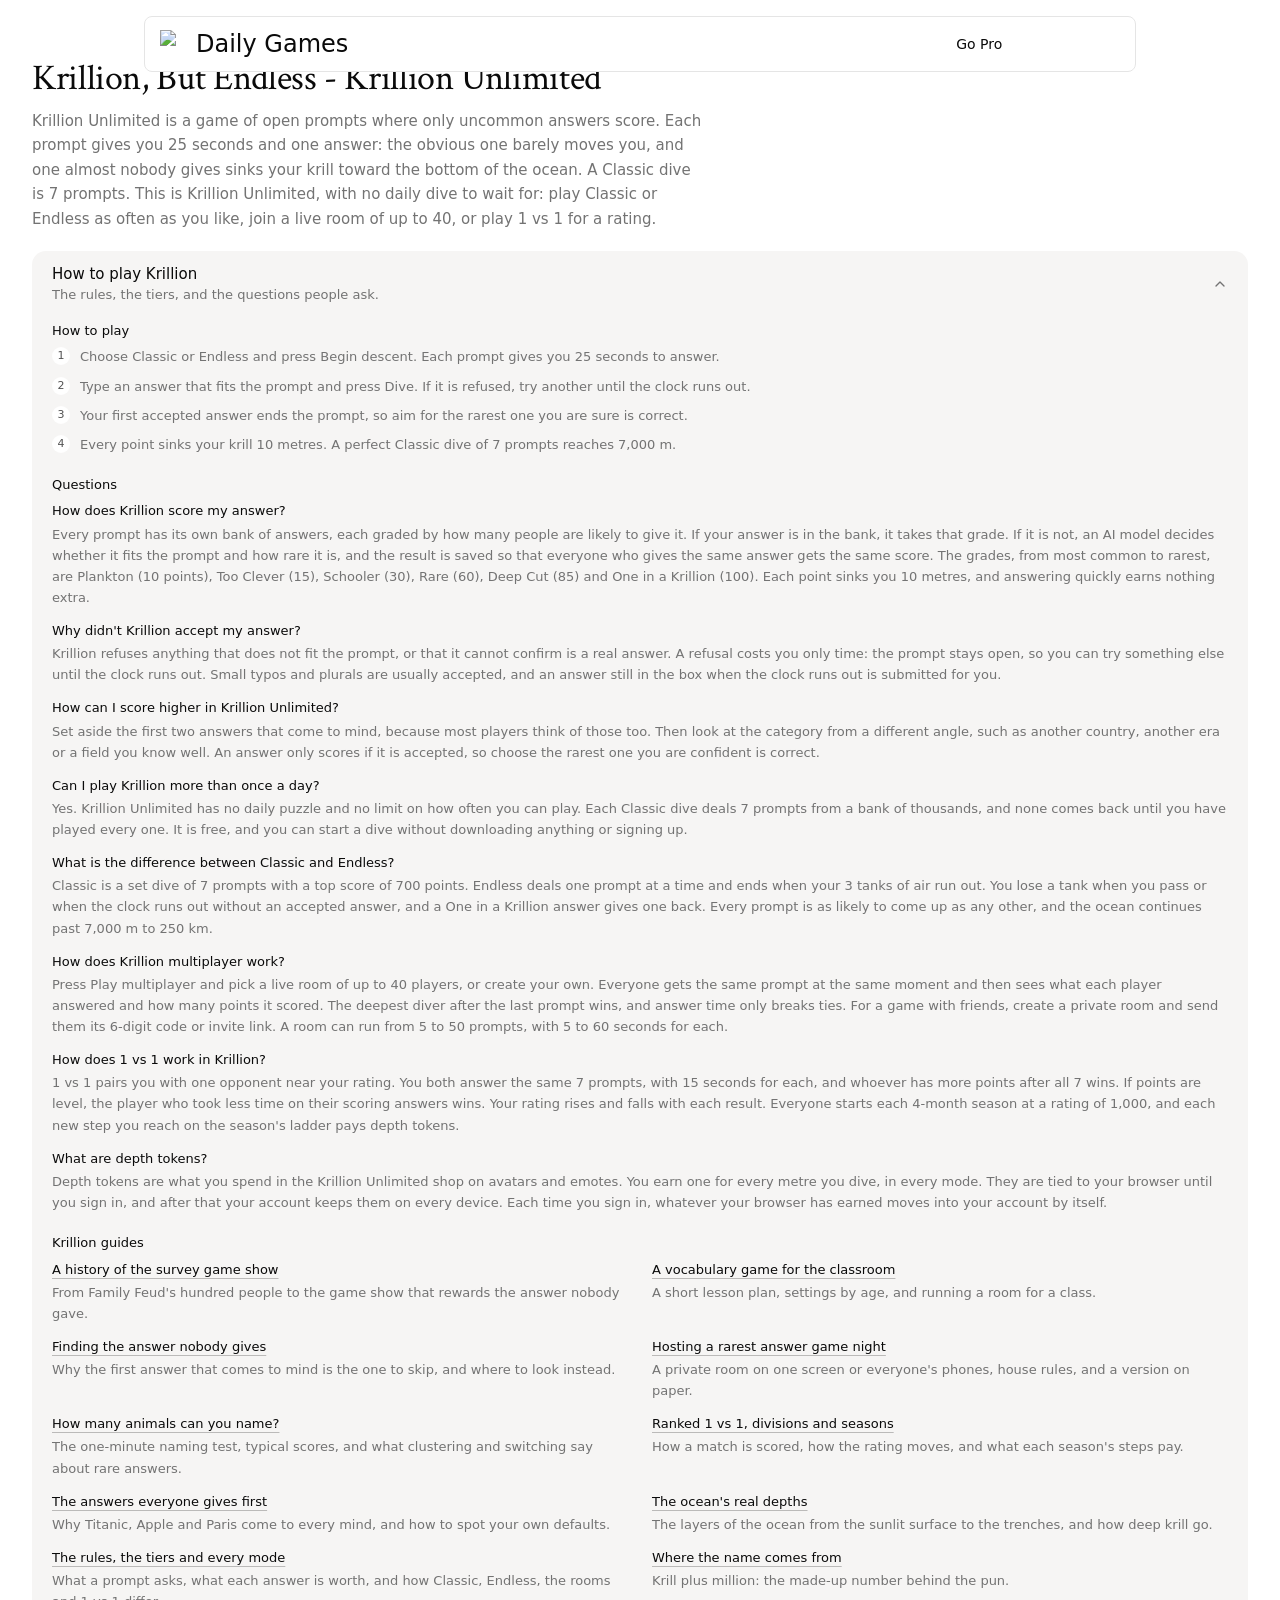
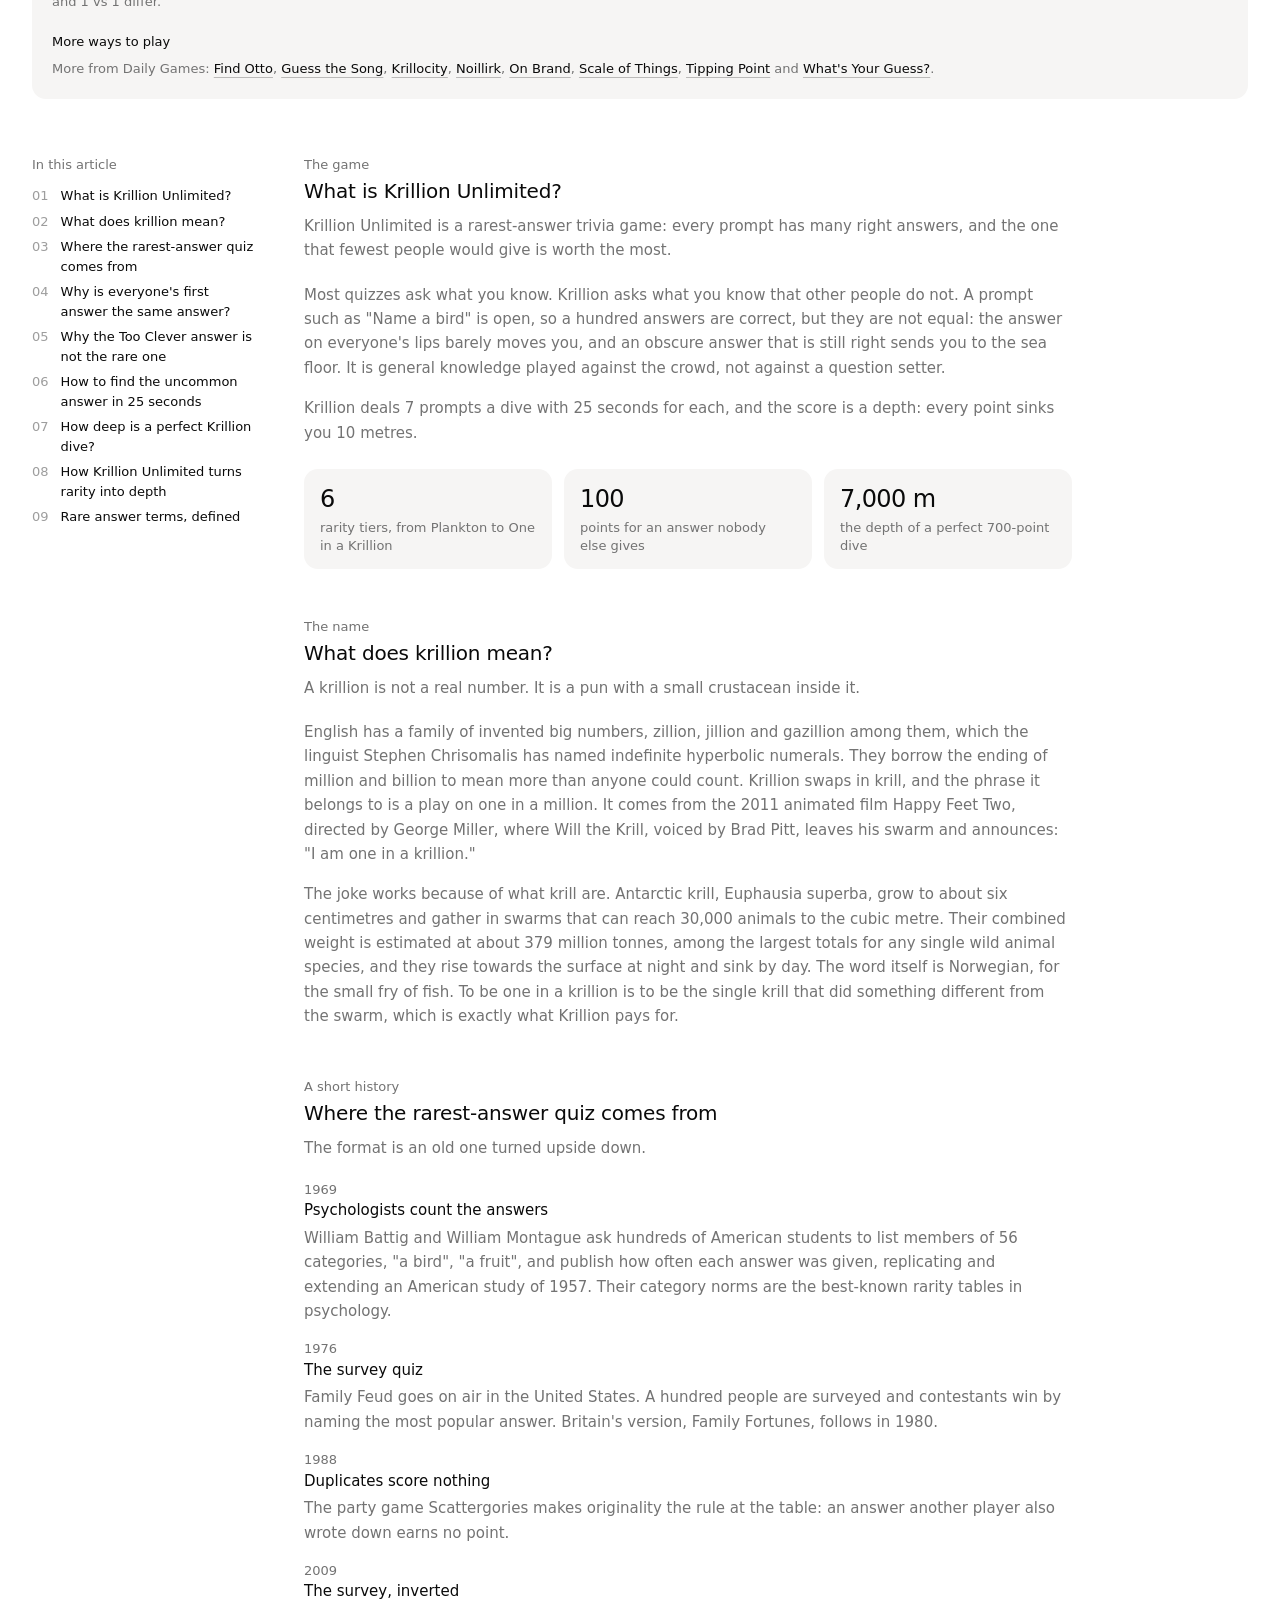
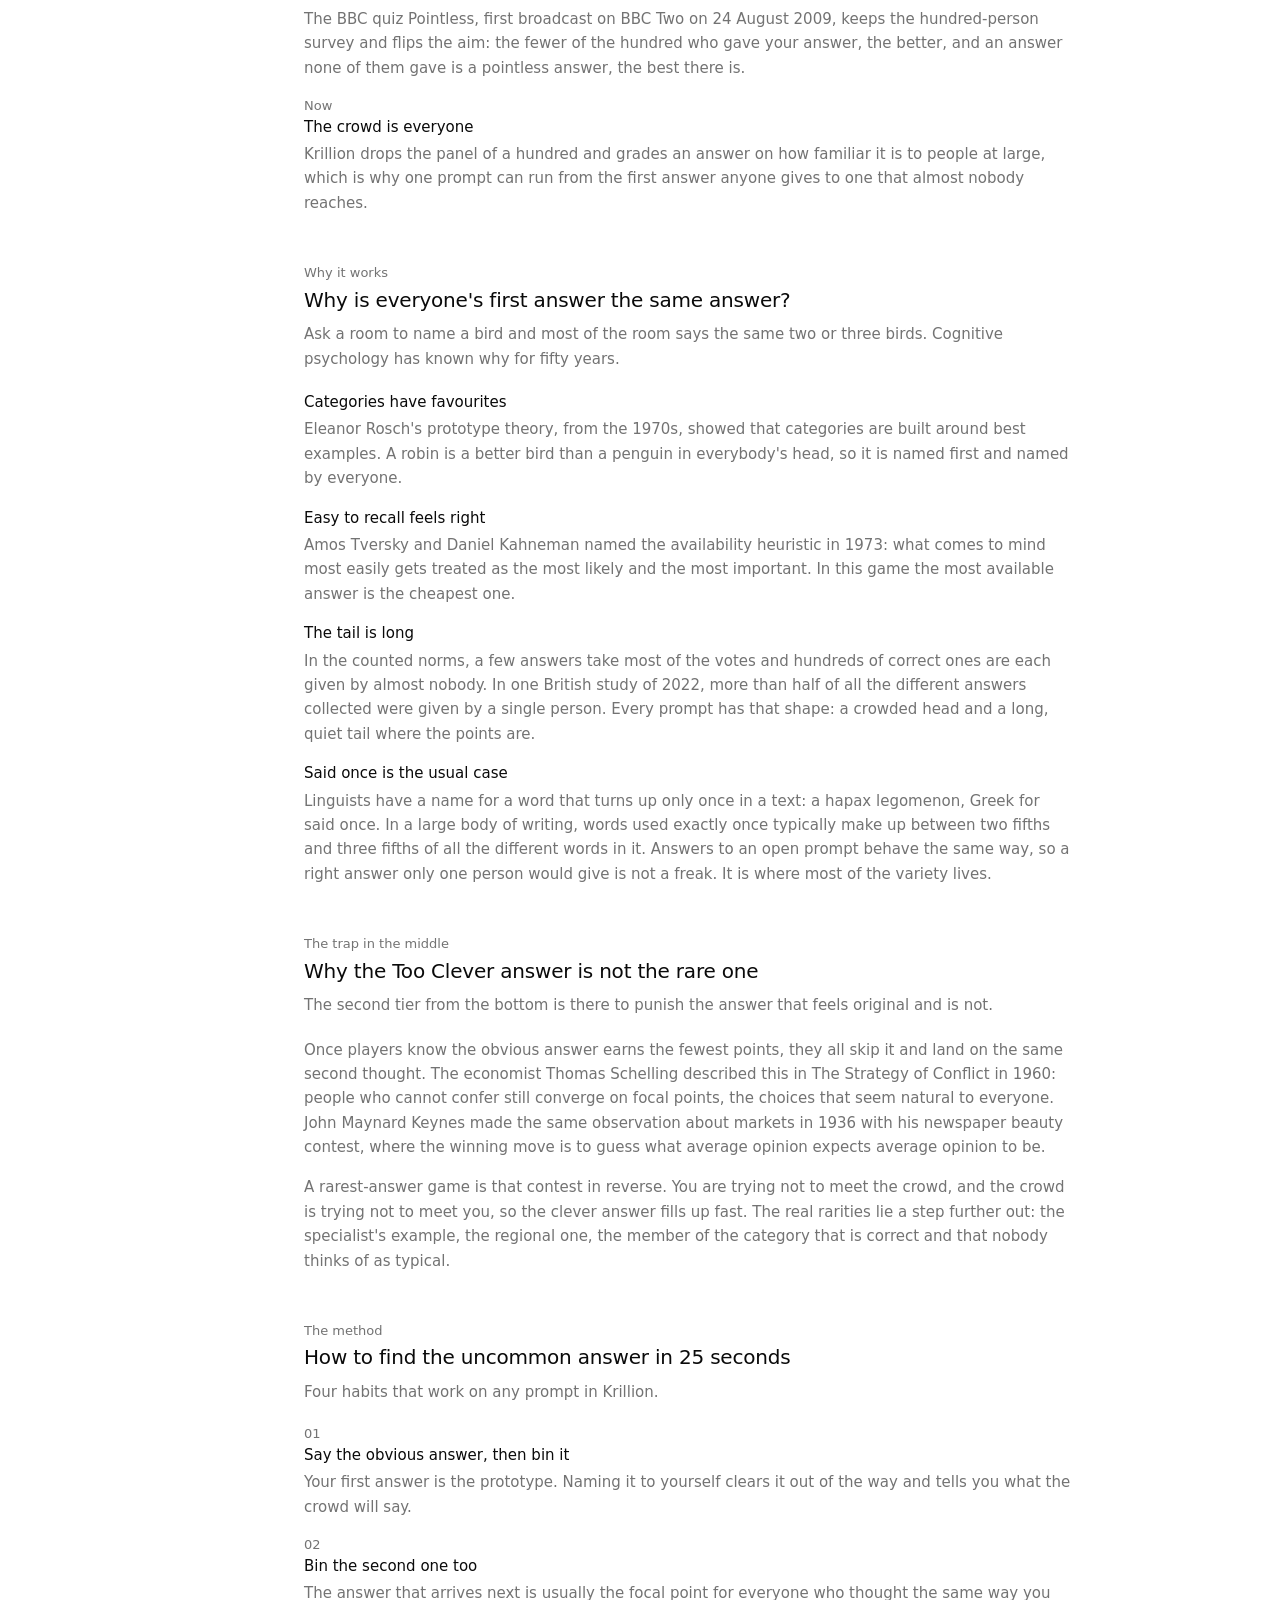
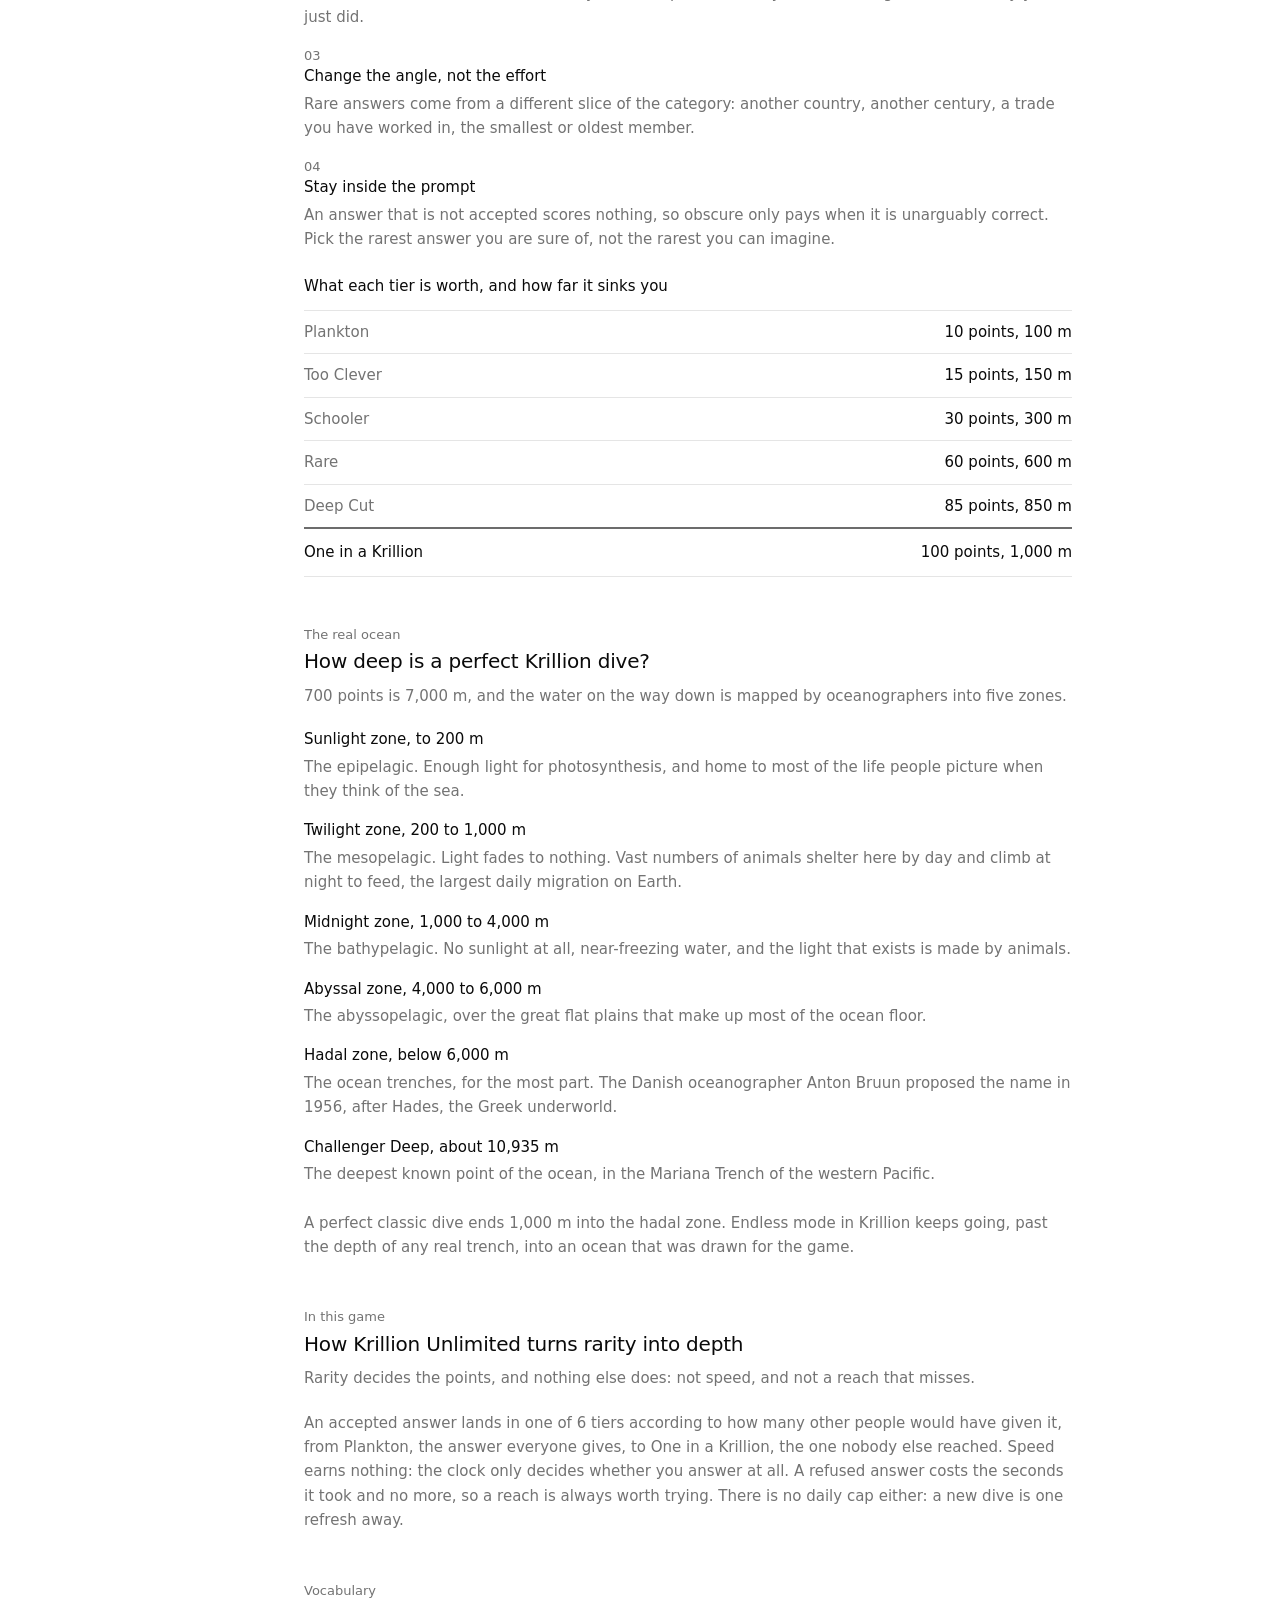
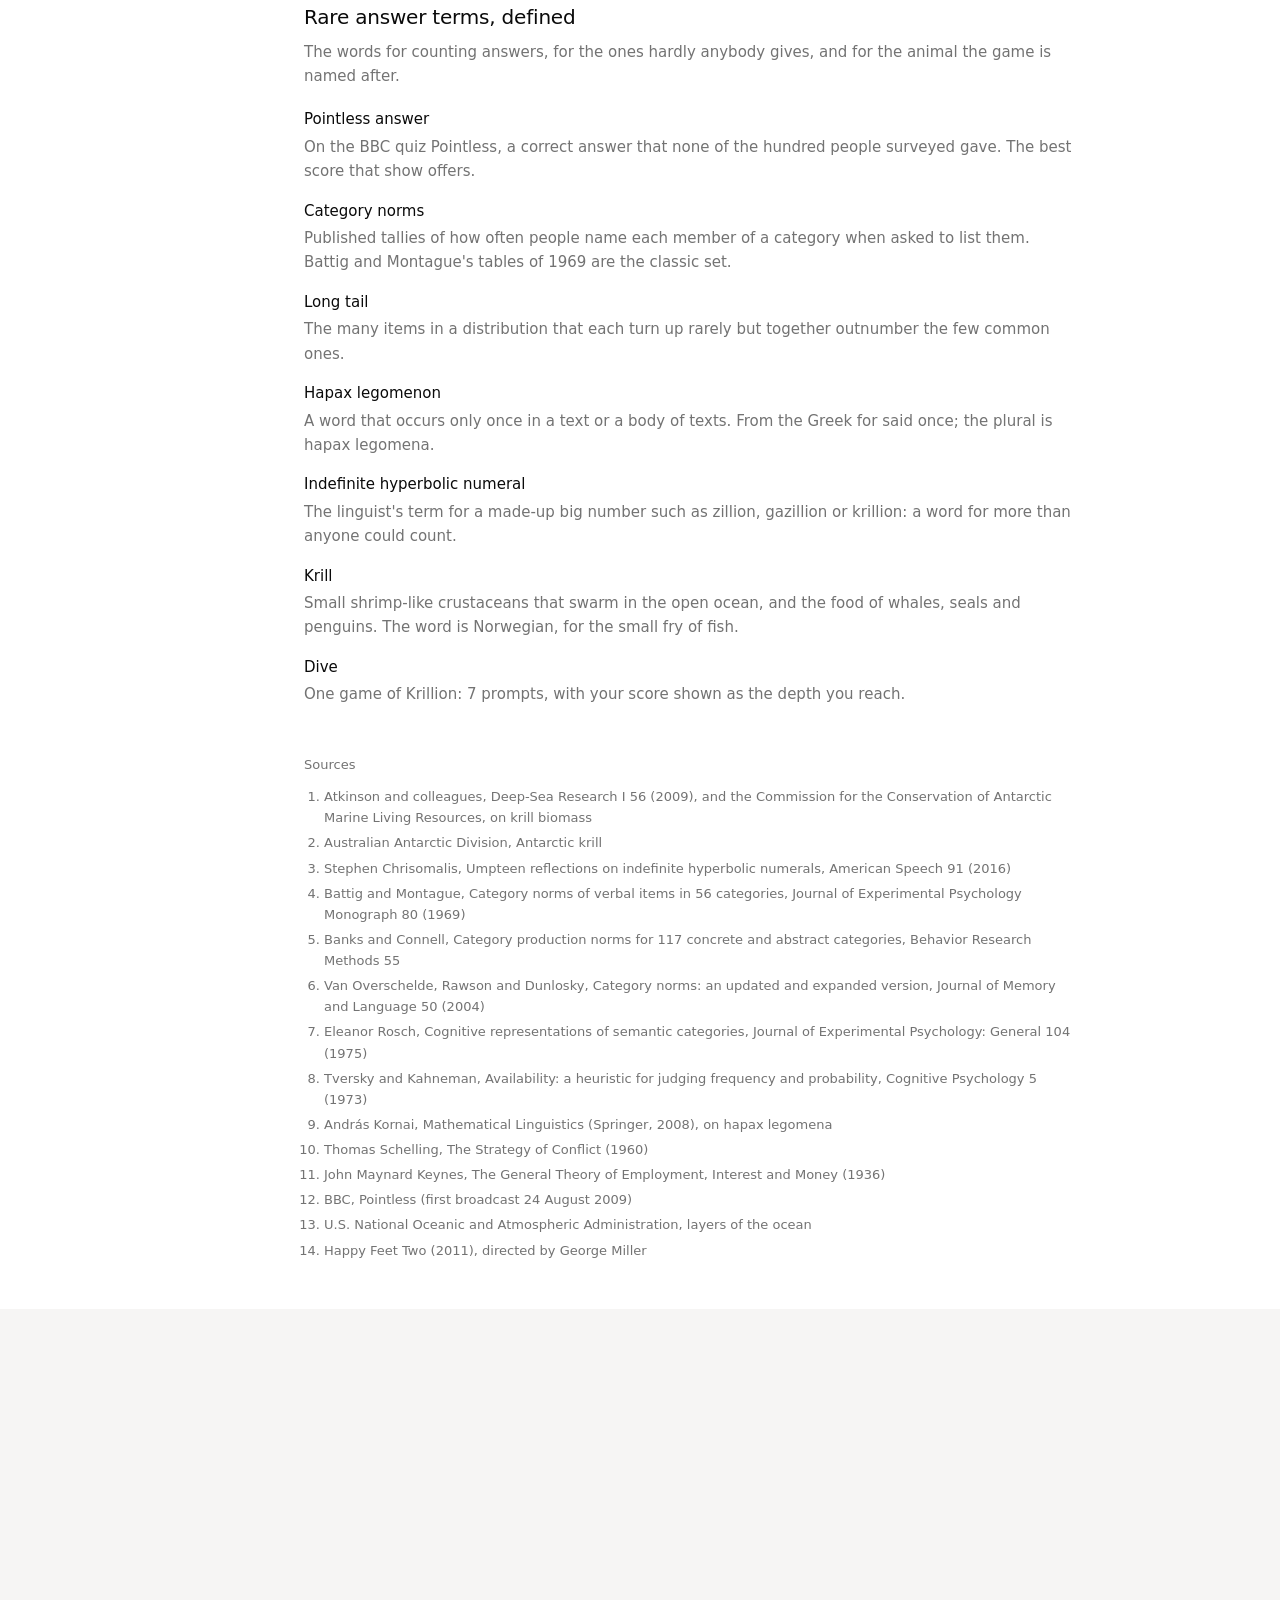
==== commit 110ed1cf: "Update index.html" ====
--- a/index.html
+++ b/index.html
@@ -427,75 +427,7 @@
         </script>
         <!--$?-->
         <template id="B:0"></template>
-        <div data-game-viewport="true" data-site-chrome="hidden" data-page-scrolls="" data-ground="" class="relative flex w-full flex-col overflow-hidden h-svh max-h-svh shrink-0" style="padding-bottom:var(--ad-bottom, 0px);padding-left:var(--ad-side, 0px);padding-right:var(--ad-side, 0px)">
-          <header class="@container/topbar relative flex h-12 shrink-0 items-center gap-2 rounded-b-lg bg-background px-2 sm:px-3 data-[games-open]:z-30 data-[games-open]:rounded-b-none">
-            <a aria-label="Daily Games" class="group inline-flex h-8 shrink-0 select-none items-center gap-1.5 whitespace-nowrap rounded-sm text-[15px] font-medium tracking-tight outline-none focus-visible:ring-2 focus-visible:ring-ring/50 sm:text-base" href="/">
-              <img alt="Daily Games" loading="lazy" width="20" height="20" decoding="async" data-nimg="1" style="color:transparent" srcSet="./next/image?url=%2F_next%2Fstatic%2Fimmutable%2Fmedia%2Fdaily-logo.2kq0fqjincwyx.png&amp;w=32&amp;q=75 1x, ./next/image?url=%2F_next%2Fstatic%2Fimmutable%2Fmedia%2Fdaily-logo.2kq0fqjincwyx.png&amp;w=48&amp;q=75 2x" src="./next/image?url=%2F_next%2Fstatic%2Fimmutable%2Fmedia%2Fdaily-logo.2kq0fqjincwyx.png&amp;w=48&amp;q=75" />
-              <span class="underline-offset-4 group-hover:underline">Daily Games</span>
-            </a>
-            <div class="flex min-w-0 items-baseline gap-2 max-sm:hidden">
-              <span aria-hidden="true" class="text-sm text-muted-foreground/60">/</span>
-              <span class="min-w-0 truncate text-sm font-medium">Krillion Unlimited</span>
-              <span class="min-w-0 truncate text-xs text-muted-foreground @max-[72rem]/topbar:hidden">only uncommon answers score</span>
-            </div>
-            <button data-slot="button" data-variant="ghost" data-size="sm" class="active:scale-[98%] select-none inline-flex items-center justify-center whitespace-nowrap transition-all disabled:pointer-events-none disabled:opacity-50 [&amp;_svg]:pointer-events-none [&amp;_svg:not([class*=&#x27;size-&#x27;])]:size-4 [&amp;_svg]:shrink-0 outline-none focus-visible:border-ring focus-visible:ring-ring/50 focus-visible:ring-2 aria-invalid:ring-destructive/20 dark:aria-invalid:ring-destructive/40 aria-invalid:border-destructive rounded-full h-7 gap-1.5 border-0 bg-secondary px-2.5 text-xs font-medium text-muted-foreground shadow-none has-[&gt;svg]:px-2.5 hover:bg-[color-mix(in_oklab,var(--secondary),var(--foreground)_6%)] hover:text-foreground dark:bg-white/10 dark:hover:bg-white/15 cursor-pointer @max-[50.75rem]/topbar:size-7 @max-[50.75rem]/topbar:gap-0 @max-[50.75rem]/topbar:px-0 @max-[50.75rem]/topbar:has-[&gt;svg]:px-0 shrink-0" type="button" title="Enable dark mode" data-keep-field-focus="">
-              <span class="grid shrink-0 place-items-center size-3.5" aria-hidden="true">
-                <svg xmlns="http://www.w3.org/2000/svg" width="24" height="24" viewBox="0 0 24 24" fill="none" stroke="currentColor" stroke-width="2.25" stroke-linecap="round" stroke-linejoin="round" class="lucide lucide-sun [grid-area:1/1] size-full" aria-hidden="true" style="opacity:0">
-                  <circle cx="12" cy="12" r="4"></circle>
-                  <path d="M12 2v2"></path>
-                  <path d="M12 20v2"></path>
-                  <path d="m4.93 4.93 1.41 1.41"></path>
-                  <path d="m17.66 17.66 1.41 1.41"></path>
-                  <path d="M2 12h2"></path>
-                  <path d="M20 12h2"></path>
-                  <path d="m6.34 17.66-1.41 1.41"></path>
-                  <path d="m19.07 4.93-1.41 1.41"></path>
-                </svg>
-                <svg xmlns="http://www.w3.org/2000/svg" width="24" height="24" viewBox="0 0 24 24" fill="none" stroke="currentColor" stroke-width="2.25" stroke-linecap="round" stroke-linejoin="round" class="lucide lucide-moon [grid-area:1/1] size-full" aria-hidden="true" style="opacity:1">
-                  <path d="M20.985 12.486a9 9 0 1 1-9.473-9.472c.405-.022.617.46.402.803a6 6 0 0 0 8.268 8.268c.344-.215.825-.004.803.401"></path>
-                </svg>
-              </span>
-              <span class="grid justify-items-center @max-[50.75rem]/topbar:sr-only">
-                <span class="[grid-area:1/1] dark:invisible">Enable dark mode</span>
-                <span class="invisible [grid-area:1/1] dark:visible">Disable dark mode</span>
-              </span>
-            </button>
-            <a href="https://discord.gg/GyUcPXYmhE" target="_blank" rel="noopener noreferrer" title="Join us on Discord" data-slot="button" data-variant="ghost" data-size="sm" class="active:scale-[98%] select-none cursor-pointer inline-flex items-center justify-center whitespace-nowrap transition-all disabled:pointer-events-none disabled:opacity-50 [&amp;_svg]:pointer-events-none [&amp;_svg:not([class*=&#x27;size-&#x27;])]:size-4 [&amp;_svg]:shrink-0 outline-none focus-visible:border-ring focus-visible:ring-ring/50 focus-visible:ring-2 aria-invalid:ring-destructive/20 dark:aria-invalid:ring-destructive/40 aria-invalid:border-destructive rounded-full h-7 gap-1.5 border-0 bg-secondary px-2.5 text-xs font-medium text-muted-foreground shadow-none has-[&gt;svg]:px-2.5 hover:bg-[color-mix(in_oklab,var(--secondary),var(--foreground)_6%)] hover:text-foreground dark:bg-white/10 dark:hover:bg-white/15 @max-[43.25rem]/topbar:size-7 @max-[43.25rem]/topbar:gap-0 @max-[43.25rem]/topbar:px-0 @max-[43.25rem]/topbar:has-[&gt;svg]:px-0 shrink-0">
-              <svg viewBox="0 0 24 24" fill="currentColor" aria-hidden="true" class="size-3.5 shrink-0">
-                <path d="M20.317 4.37a19.79 19.79 0 0 0-4.885-1.515.074.074 0 0 0-.079.037c-.21.375-.444.864-.608 1.25a18.27 18.27 0 0 0-5.487 0 12.64 12.64 0 0 0-.617-1.25.077.077 0 0 0-.079-.037A19.74 19.74 0 0 0 3.677 4.37a.07.07 0 0 0-.032.027C.533 9.046-.32 13.58.099 18.057a.082.082 0 0 0 .031.057 19.9 19.9 0 0 0 5.993 3.03.078.078 0 0 0 .084-.028c.462-.63.874-1.295 1.226-1.994a.076.076 0 0 0-.041-.106 13.1 13.1 0 0 1-1.872-.892.077.077 0 0 1-.008-.128c.126-.094.252-.192.372-.291a.074.074 0 0 1 .077-.01c3.928 1.793 8.18 1.793 12.062 0a.074.074 0 0 1 .078.009c.12.099.246.198.373.292a.077.077 0 0 1-.006.127 12.3 12.3 0 0 1-1.873.892.077.077 0 0 0-.041.107c.36.698.772 1.362 1.225 1.993a.076.076 0 0 0 .084.028 19.84 19.84 0 0 0 6.002-3.03.077.077 0 0 0 .032-.054c.5-5.177-.838-9.674-3.549-13.66a.061.061 0 0 0-.031-.03zM8.02 15.33c-1.183 0-2.157-1.085-2.157-2.419 0-1.333.956-2.419 2.157-2.419 1.21 0 2.176 1.096 2.157 2.42 0 1.333-.956 2.418-2.157 2.418zm7.975 0c-1.183 0-2.157-1.085-2.157-2.419 0-1.333.955-2.419 2.157-2.419 1.21 0 2.176 1.096 2.157 2.42 0 1.333-.946 2.418-2.157 2.418z"></path>
-              </svg>
-              <span class="@max-[43.25rem]/topbar:sr-only">Join us on Discord</span>
-            </a>
-            <a title="Go Pro" data-slot="button" data-variant="ghost" data-size="sm" class="active:scale-[98%] select-none cursor-pointer inline-flex items-center justify-center whitespace-nowrap transition-all disabled:pointer-events-none disabled:opacity-50 [&amp;_svg]:pointer-events-none [&amp;_svg:not([class*=&#x27;size-&#x27;])]:size-4 [&amp;_svg]:shrink-0 outline-none focus-visible:border-ring focus-visible:ring-ring/50 focus-visible:ring-2 aria-invalid:ring-destructive/20 dark:aria-invalid:ring-destructive/40 aria-invalid:border-destructive rounded-full h-7 gap-1.5 border-0 bg-secondary px-2.5 text-xs font-medium text-muted-foreground shadow-none has-[&gt;svg]:px-2.5 hover:bg-[color-mix(in_oklab,var(--secondary),var(--foreground)_6%)] hover:text-foreground dark:bg-white/10 dark:hover:bg-white/15 [html[data-pro]_&amp;]:hidden shrink-0" href="/plans">
-              <svg xmlns="http://www.w3.org/2000/svg" width="24" height="24" viewBox="0 0 24 24" fill="none" stroke="currentColor" stroke-width="2.25" stroke-linecap="round" stroke-linejoin="round" class="lucide lucide-circle-arrow-up size-3.5 shrink-0" aria-hidden="true">
-                <circle cx="12" cy="12" r="10"></circle>
-                <path d="m16 12-4-4-4 4"></path>
-                <path d="M12 16V8"></path>
-              </svg>
-              <span>
-                <span class="@max-[36rem]/topbar:sr-only">Go </span>Pro </span>
-            </a>
-            <div class="ml-auto flex min-w-0 flex-auto items-center justify-end gap-2">
-              <nav aria-label="Games" class="flex min-w-0 flex-1 items-center justify-end">
-                <button type="button" aria-expanded="false" data-state="closed" class="flex h-8 shrink-0 cursor-pointer select-none items-center justify-center gap-1.5 rounded-full bg-secondary pr-1.75 pl-3 text-xs font-medium whitespace-nowrap text-muted-foreground outline-none transition-[background-color,color,scale] duration-200 hover:bg-[color-mix(in_oklab,var(--secondary),var(--foreground)_6%)] hover:text-foreground focus-visible:ring-2 focus-visible:ring-ring/50 active:scale-[0.97] md:h-7 md:pr-1.25 dark:bg-white/10 dark:hover:bg-white/15 data-[state=open]:bg-[color-mix(in_oklab,var(--secondary),var(--foreground)_6%)] data-[state=open]:text-foreground dark:data-[state=open]:bg-white/15 @max-[24rem]/topbar:gap-0 @max-[24rem]/topbar:px-1.75">
-                  <span class="@max-[24rem]/topbar:sr-only">More games</span>
-                  <span aria-hidden="true" class="flex shrink-0 items-center">
-                    <span style="width:18px;height:18px;mask-image:radial-gradient(circle at calc(100% + 4px) 50%, transparent 10.5px, #000 11px);-webkit-mask-image:radial-gradient(circle at calc(100% + 4px) 50%, transparent 10.5px, #000 11px)" class="relative shrink-0 overflow-hidden rounded-full">
-                      <svg viewBox="0 0 64 64" preserveAspectRatio="xMidYMid slice" aria-hidden="true" class="absolute inset-0 size-full">
-                        <rect width="64" height="64" fill="#F6EEDC"></rect>
-                        <image href="[data-uri]" x="0" y="0" width="64" height="64" preserveAspectRatio="xMidYMid slice"></image>
-                      </svg>
-                    </span>
-                    <span style="width:18px;height:18px;margin-left:-5px" class="grid shrink-0 place-items-center rounded-full bg-background dark:bg-white/15">
-                      <svg xmlns="http://www.w3.org/2000/svg" width="24" height="24" viewBox="0 0 24 24" fill="none" stroke="currentColor" stroke-width="2.5" stroke-linecap="round" stroke-linejoin="round" class="lucide lucide-plus size-3 transition-transform duration-400 motion-reduce:transition-none ease-[cubic-bezier(0.32,0.72,0,1)]" aria-hidden="true">
-                        <path d="M5 12h14"></path>
-                        <path d="M12 5v14"></path>
-                      </svg>
-                    </span>
-                  </span>
-                </button>
-              </nav>
-            </div>
+      
           </header>
           <div data-site-ads="true" style="display:contents"></div>
           <div data-game-frame="true" class="relative mx-auto flex min-h-0 w-full flex-1 flex-col px-2 pb-2 sm:px-3 P9jK6G_variable">
@@ -1260,110 +1192,7 @@
                 </div>
               </div>
             </nav>
-            <div class="flex items-center justify-between gap-x-8 gap-y-3 max-sm:flex-col max-sm:items-start">
-              <a class="flex w-fit items-center gap-2 active:scale-[97%] transition-transform duration-200" href="/">
-                <img alt="" loading="lazy" width="28" height="28" decoding="async" data-nimg="1" style="color:transparent" srcSet="./next/image?url=%2F_next%2Fstatic%2Fimmutable%2Fmedia%2Fdaily-logo.2kq0fqjincwyx.png&amp;w=32&amp;q=75 1x, ./next/image?url=%2F_next%2Fstatic%2Fimmutable%2Fmedia%2Fdaily-logo.2kq0fqjincwyx.png&amp;w=64&amp;q=75 2x" src="./next/image?url=%2F_next%2Fstatic%2Fimmutable%2Fmedia%2Fdaily-logo.2kq0fqjincwyx.png&amp;w=64&amp;q=75" />
-                <span class="font-medium text-2xl whitespace-nowrap">Daily Games</span>
-              </a>
-              <p class="text-sm text-muted-foreground max-w-md text-right text-balance max-sm:text-left">This site is protected by reCAPTCHA and the Google
-                <!-- -->
-                <a target="" class="underline underline-offset-4 decoration-transparent transition-[color,text-decoration-color] duration-200 text-primary/80 hover:text-primary hover:decoration-primary " href="https://policies.google.com/privacy">Privacy Policy</a>
-                <!-- -->and
-                <!-- -->
-                <a target="" class="underline underline-offset-4 decoration-transparent transition-[color,text-decoration-color] duration-200 text-primary/80 hover:text-primary hover:decoration-primary " href="https://policies.google.com/terms">Terms of Service</a>
-                <!-- -->apply.
-              </p>
-            </div>
-          </div>
-        </div>
-      </footer>
-    </div>
-    <section aria-label="Notifications alt+T" tabindex="-1" aria-live="polite" aria-relevant="additions text" aria-atomic="false"></section>
-    <script>
-      requestAnimationFrame(function() {
-        $RT = performance.now()
-      });
-    </script>
-    <script id="_R_">
-      (globalThis["TURBOPACK"] || (globalThis["TURBOPACK"] = [])).push({
-        "otherChunks": ["static/immutable/chunks/1jbbqxjhm8cn-.js", "static/immutable/chunks/33fcdn7r_40o1.js", "static/immutable/chunks/1afarcbmblg19.js", "static/immutable/chunks/0a47qgsbwjjzk.js", "static/immutable/chunks/0v-fhfk3imu-4.js"],
-        "runtimeModuleIds": [494553]
-      });
-    </script>
-    <script src="./next/static/immutable/chunks/1jbbqxjhm8cn-.js" async=""></script>
-    <div hidden id="S:0">
-      
 
-      <div data-game-viewport="true" data-site-chrome="hidden" data-page-scrolls="" data-ground="" class="relative flex w-full flex-col overflow-hidden h-svh max-h-svh shrink-0" style="padding-bottom:0;padding-left:0;padding-right:0">
-        <header class="@container/topbar relative flex h-12 shrink-0 items-center gap-2 rounded-b-lg bg-background px-2 sm:px-3 data-[games-open]:z-30 data-[games-open]:rounded-b-none">
-          <a aria-label="Daily Games" class="group inline-flex h-8 shrink-0 select-none items-center gap-1.5 whitespace-nowrap rounded-sm text-[15px] font-medium tracking-tight outline-none focus-visible:ring-2 focus-visible:ring-ring/50 sm:text-base" href="/">
-            <img alt="Daily Games" loading="lazy" width="20" height="20" decoding="async" data-nimg="1" style="color:transparent" srcSet="./next/image?url=%2F_next%2Fstatic%2Fimmutable%2Fmedia%2Fdaily-logo.2kq0fqjincwyx.png&amp;w=32&amp;q=75 1x, ./next/image?url=%2F_next%2Fstatic%2Fimmutable%2Fmedia%2Fdaily-logo.2kq0fqjincwyx.png&amp;w=48&amp;q=75 2x" src="./next/image?url=%2F_next%2Fstatic%2Fimmutable%2Fmedia%2Fdaily-logo.2kq0fqjincwyx.png&amp;w=48&amp;q=75" />
-            <span class="underline-offset-4 group-hover:underline">Daily Games</span>
-          </a>
-          <div class="flex min-w-0 items-baseline gap-2 max-sm:hidden">
-            <span aria-hidden="true" class="text-sm text-muted-foreground/60">/</span>
-            <span class="min-w-0 truncate text-sm font-medium">Krillion Unlimited</span>
-            <span class="min-w-0 truncate text-xs text-muted-foreground @max-[72rem]/topbar:hidden">only uncommon answers score</span>
-          </div>
-          <button data-slot="button" data-variant="ghost" data-size="sm" class="active:scale-[98%] select-none inline-flex items-center justify-center whitespace-nowrap transition-all disabled:pointer-events-none disabled:opacity-50 [&amp;_svg]:pointer-events-none [&amp;_svg:not([class*=&#x27;size-&#x27;])]:size-4 [&amp;_svg]:shrink-0 outline-none focus-visible:border-ring focus-visible:ring-ring/50 focus-visible:ring-2 aria-invalid:ring-destructive/20 dark:aria-invalid:ring-destructive/40 aria-invalid:border-destructive rounded-full h-7 gap-1.5 border-0 bg-secondary px-2.5 text-xs font-medium text-muted-foreground shadow-none has-[&gt;svg]:px-2.5 hover:bg-[color-mix(in_oklab,var(--secondary),var(--foreground)_6%)] hover:text-foreground dark:bg-white/10 dark:hover:bg-white/15 cursor-pointer @max-[50.75rem]/topbar:size-7 @max-[50.75rem]/topbar:gap-0 @max-[50.75rem]/topbar:px-0 @max-[50.75rem]/topbar:has-[&gt;svg]:px-0 shrink-0" type="button" title="Enable dark mode" data-keep-field-focus="">
-            <span class="grid shrink-0 place-items-center size-3.5" aria-hidden="true">
-              <svg xmlns="http://www.w3.org/2000/svg" width="24" height="24" viewBox="0 0 24 24" fill="none" stroke="currentColor" stroke-width="2.25" stroke-linecap="round" stroke-linejoin="round" class="lucide lucide-sun [grid-area:1/1] size-full" aria-hidden="true" style="opacity:0">
-                <circle cx="12" cy="12" r="4"></circle>
-                <path d="M12 2v2"></path>
-                <path d="M12 20v2"></path>
-                <path d="m4.93 4.93 1.41 1.41"></path>
-                <path d="m17.66 17.66 1.41 1.41"></path>
-                <path d="M2 12h2"></path>
-                <path d="M20 12h2"></path>
-                <path d="m6.34 17.66-1.41 1.41"></path>
-                <path d="m19.07 4.93-1.41 1.41"></path>
-              </svg>
-              <svg xmlns="http://www.w3.org/2000/svg" width="24" height="24" viewBox="0 0 24 24" fill="none" stroke="currentColor" stroke-width="2.25" stroke-linecap="round" stroke-linejoin="round" class="lucide lucide-moon [grid-area:1/1] size-full" aria-hidden="true" style="opacity:1">
-                <path d="M20.985 12.486a9 9 0 1 1-9.473-9.472c.405-.022.617.46.402.803a6 6 0 0 0 8.268 8.268c.344-.215.825-.004.803.401"></path>
-              </svg>
-            </span>
-            <span class="grid justify-items-center @max-[50.75rem]/topbar:sr-only">
-              <span class="[grid-area:1/1] dark:invisible">Enable dark mode</span>
-              <span class="invisible [grid-area:1/1] dark:visible">Disable dark mode</span>
-            </span>
-          </button>
-          <a href="https://discord.gg/GyUcPXYmhE" target="_blank" rel="noopener noreferrer" title="Join us on Discord" data-slot="button" data-variant="ghost" data-size="sm" class="active:scale-[98%] select-none cursor-pointer inline-flex items-center justify-center whitespace-nowrap transition-all disabled:pointer-events-none disabled:opacity-50 [&amp;_svg]:pointer-events-none [&amp;_svg:not([class*=&#x27;size-&#x27;])]:size-4 [&amp;_svg]:shrink-0 outline-none focus-visible:border-ring focus-visible:ring-ring/50 focus-visible:ring-2 aria-invalid:ring-destructive/20 dark:aria-invalid:ring-destructive/40 aria-invalid:border-destructive rounded-full h-7 gap-1.5 border-0 bg-secondary px-2.5 text-xs font-medium text-muted-foreground shadow-none has-[&gt;svg]:px-2.5 hover:bg-[color-mix(in_oklab,var(--secondary),var(--foreground)_6%)] hover:text-foreground dark:bg-white/10 dark:hover:bg-white/15 @max-[43.25rem]/topbar:size-7 @max-[43.25rem]/topbar:gap-0 @max-[43.25rem]/topbar:px-0 @max-[43.25rem]/topbar:has-[&gt;svg]:px-0 shrink-0">
-            <svg viewBox="0 0 24 24" fill="currentColor" aria-hidden="true" class="size-3.5 shrink-0">
-              <path d="M20.317 4.37a19.79 19.79 0 0 0-4.885-1.515.074.074 0 0 0-.079.037c-.21.375-.444.864-.608 1.25a18.27 18.27 0 0 0-5.487 0 12.64 12.64 0 0 0-.617-1.25.077.077 0 0 0-.079-.037A19.74 19.74 0 0 0 3.677 4.37a.07.07 0 0 0-.032.027C.533 9.046-.32 13.58.099 18.057a.082.082 0 0 0 .031.057 19.9 19.9 0 0 0 5.993 3.03.078.078 0 0 0 .084-.028c.462-.63.874-1.295 1.226-1.994a.076.076 0 0 0-.041-.106 13.1 13.1 0 0 1-1.872-.892.077.077 0 0 1-.008-.128c.126-.094.252-.192.372-.291a.074.074 0 0 1 .077-.01c3.928 1.793 8.18 1.793 12.062 0a.074.074 0 0 1 .078.009c.12.099.246.198.373.292a.077.077 0 0 1-.006.127 12.3 12.3 0 0 1-1.873.892.077.077 0 0 0-.041.107c.36.698.772 1.362 1.225 1.993a.076.076 0 0 0 .084.028 19.84 19.84 0 0 0 6.002-3.03.077.077 0 0 0 .032-.054c.5-5.177-.838-9.674-3.549-13.66a.061.061 0 0 0-.031-.03zM8.02 15.33c-1.183 0-2.157-1.085-2.157-2.419 0-1.333.956-2.419 2.157-2.419 1.21 0 2.176 1.096 2.157 2.42 0 1.333-.956 2.418-2.157 2.418zm7.975 0c-1.183 0-2.157-1.085-2.157-2.419 0-1.333.955-2.419 2.157-2.419 1.21 0 2.176 1.096 2.157 2.42 0 1.333-.946 2.418-2.157 2.418z"></path>
-            </svg>
-            <span class="@max-[43.25rem]/topbar:sr-only">Join us on Discord</span>
-          </a>
-          <a title="Go Pro" data-slot="button" data-variant="ghost" data-size="sm" class="active:scale-[98%] select-none cursor-pointer inline-flex items-center justify-center whitespace-nowrap transition-all disabled:pointer-events-none disabled:opacity-50 [&amp;_svg]:pointer-events-none [&amp;_svg:not([class*=&#x27;size-&#x27;])]:size-4 [&amp;_svg]:shrink-0 outline-none focus-visible:border-ring focus-visible:ring-ring/50 focus-visible:ring-2 aria-invalid:ring-destructive/20 dark:aria-invalid:ring-destructive/40 aria-invalid:border-destructive rounded-full h-7 gap-1.5 border-0 bg-secondary px-2.5 text-xs font-medium text-muted-foreground shadow-none has-[&gt;svg]:px-2.5 hover:bg-[color-mix(in_oklab,var(--secondary),var(--foreground)_6%)] hover:text-foreground dark:bg-white/10 dark:hover:bg-white/15 [html[data-pro]_&amp;]:hidden shrink-0" href="/plans">
-            <svg xmlns="http://www.w3.org/2000/svg" width="24" height="24" viewBox="0 0 24 24" fill="none" stroke="currentColor" stroke-width="2.25" stroke-linecap="round" stroke-linejoin="round" class="lucide lucide-circle-arrow-up size-3.5 shrink-0" aria-hidden="true">
-              <circle cx="12" cy="12" r="10"></circle>
-              <path d="m16 12-4-4-4 4"></path>
-              <path d="M12 16V8"></path>
-            </svg>
-            <span>
-              <span class="@max-[36rem]/topbar:sr-only">Go </span>Pro </span>
-          </a>
-          <div class="ml-auto flex min-w-0 flex-auto items-center justify-end gap-2">
-            <nav aria-label="Games" class="flex min-w-0 flex-1 items-center justify-end">
-              <button type="button" aria-expanded="false" data-state="closed" class="flex h-8 shrink-0 cursor-pointer select-none items-center justify-center gap-1.5 rounded-full bg-secondary pr-1.75 pl-3 text-xs font-medium whitespace-nowrap text-muted-foreground outline-none transition-[background-color,color,scale] duration-200 hover:bg-[color-mix(in_oklab,var(--secondary),var(--foreground)_6%)] hover:text-foreground focus-visible:ring-2 focus-visible:ring-ring/50 active:scale-[0.97] md:h-7 md:pr-1.25 dark:bg-white/10 dark:hover:bg-white/15 data-[state=open]:bg-[color-mix(in_oklab,var(--secondary),var(--foreground)_6%)] data-[state=open]:text-foreground dark:data-[state=open]:bg-white/15 @max-[24rem]/topbar:gap-0 @max-[24rem]/topbar:px-1.75">
-                <span class="@max-[24rem]/topbar:sr-only">More games</span>
-                <span aria-hidden="true" class="flex shrink-0 items-center">
-                  <span style="width:18px;height:18px;mask-image:radial-gradient(circle at calc(100% + 4px) 50%, transparent 10.5px, #000 11px);-webkit-mask-image:radial-gradient(circle at calc(100% + 4px) 50%, transparent 10.5px, #000 11px)" class="relative shrink-0 overflow-hidden rounded-full">
-                    <svg viewBox="0 0 64 64" preserveAspectRatio="xMidYMid slice" aria-hidden="true" class="absolute inset-0 size-full">
-                      <rect width="64" height="64" fill="#F6EEDC"></rect>
-                      <image href="[data-uri]" x="0" y="0" width="64" height="64" preserveAspectRatio="xMidYMid slice"></image>
-                    </svg>
-                  </span>
-                  <span style="width:18px;height:18px;margin-left:-5px" class="grid shrink-0 place-items-center rounded-full bg-background dark:bg-white/15">
-                    <svg xmlns="http://www.w3.org/2000/svg" width="24" height="24" viewBox="0 0 24 24" fill="none" stroke="currentColor" stroke-width="2.5" stroke-linecap="round" stroke-linejoin="round" class="lucide lucide-plus size-3 transition-transform duration-400 motion-reduce:transition-none ease-[cubic-bezier(0.32,0.72,0,1)]" aria-hidden="true">
-                      <path d="M5 12h14"></path>
-                      <path d="M12 5v14"></path>
-                    </svg>
-                  </span>
-                </span>
-              </button>
-            </nav>
-          </div>
-        </header>
         <div data-game-frame="true" class="relative mx-auto flex min-h-0 w-full flex-1 flex-col px-2 pb-2 sm:px-3 P9jK6G_variable kt9i1q_variable">
           <div class="unlimited krillion relative isolate min-h-0 w-full flex-1 overflow-hidden rounded-xl">
             <div class="game-vignette" aria-hidden="true"></div>
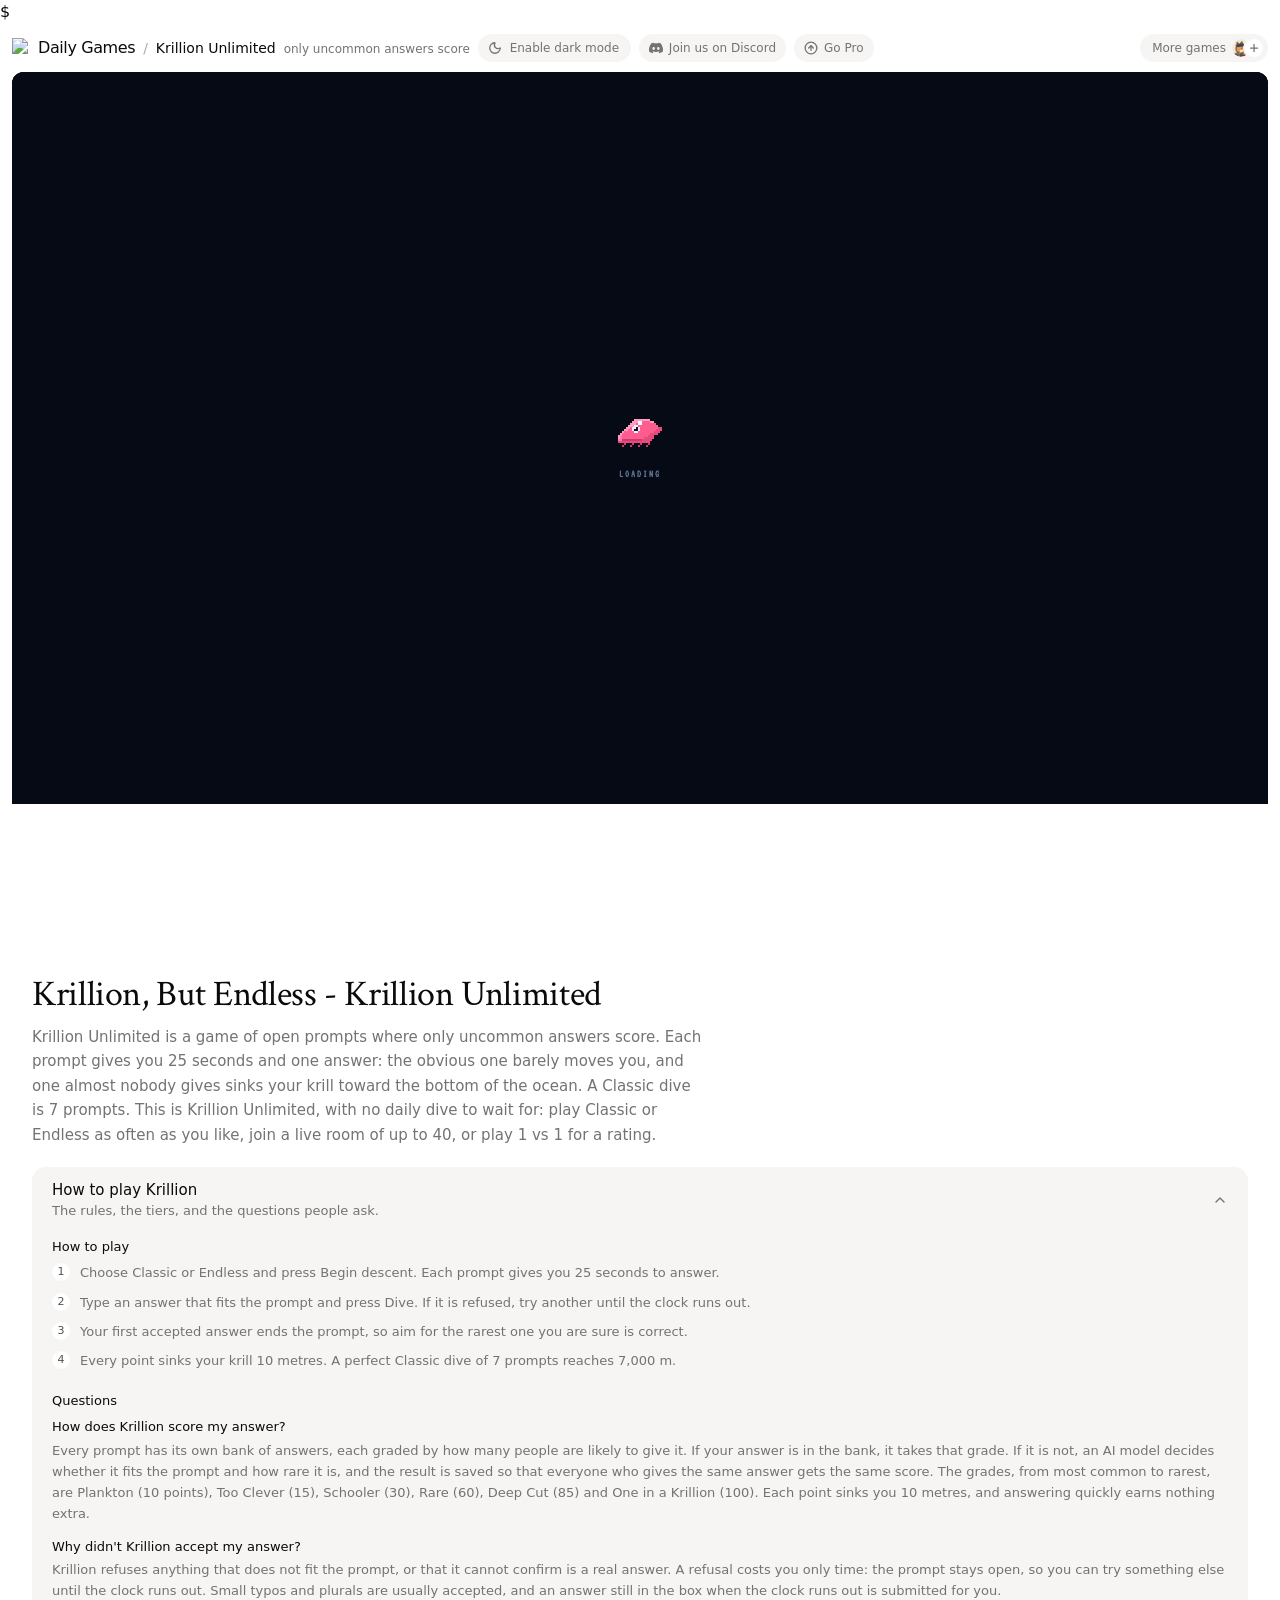
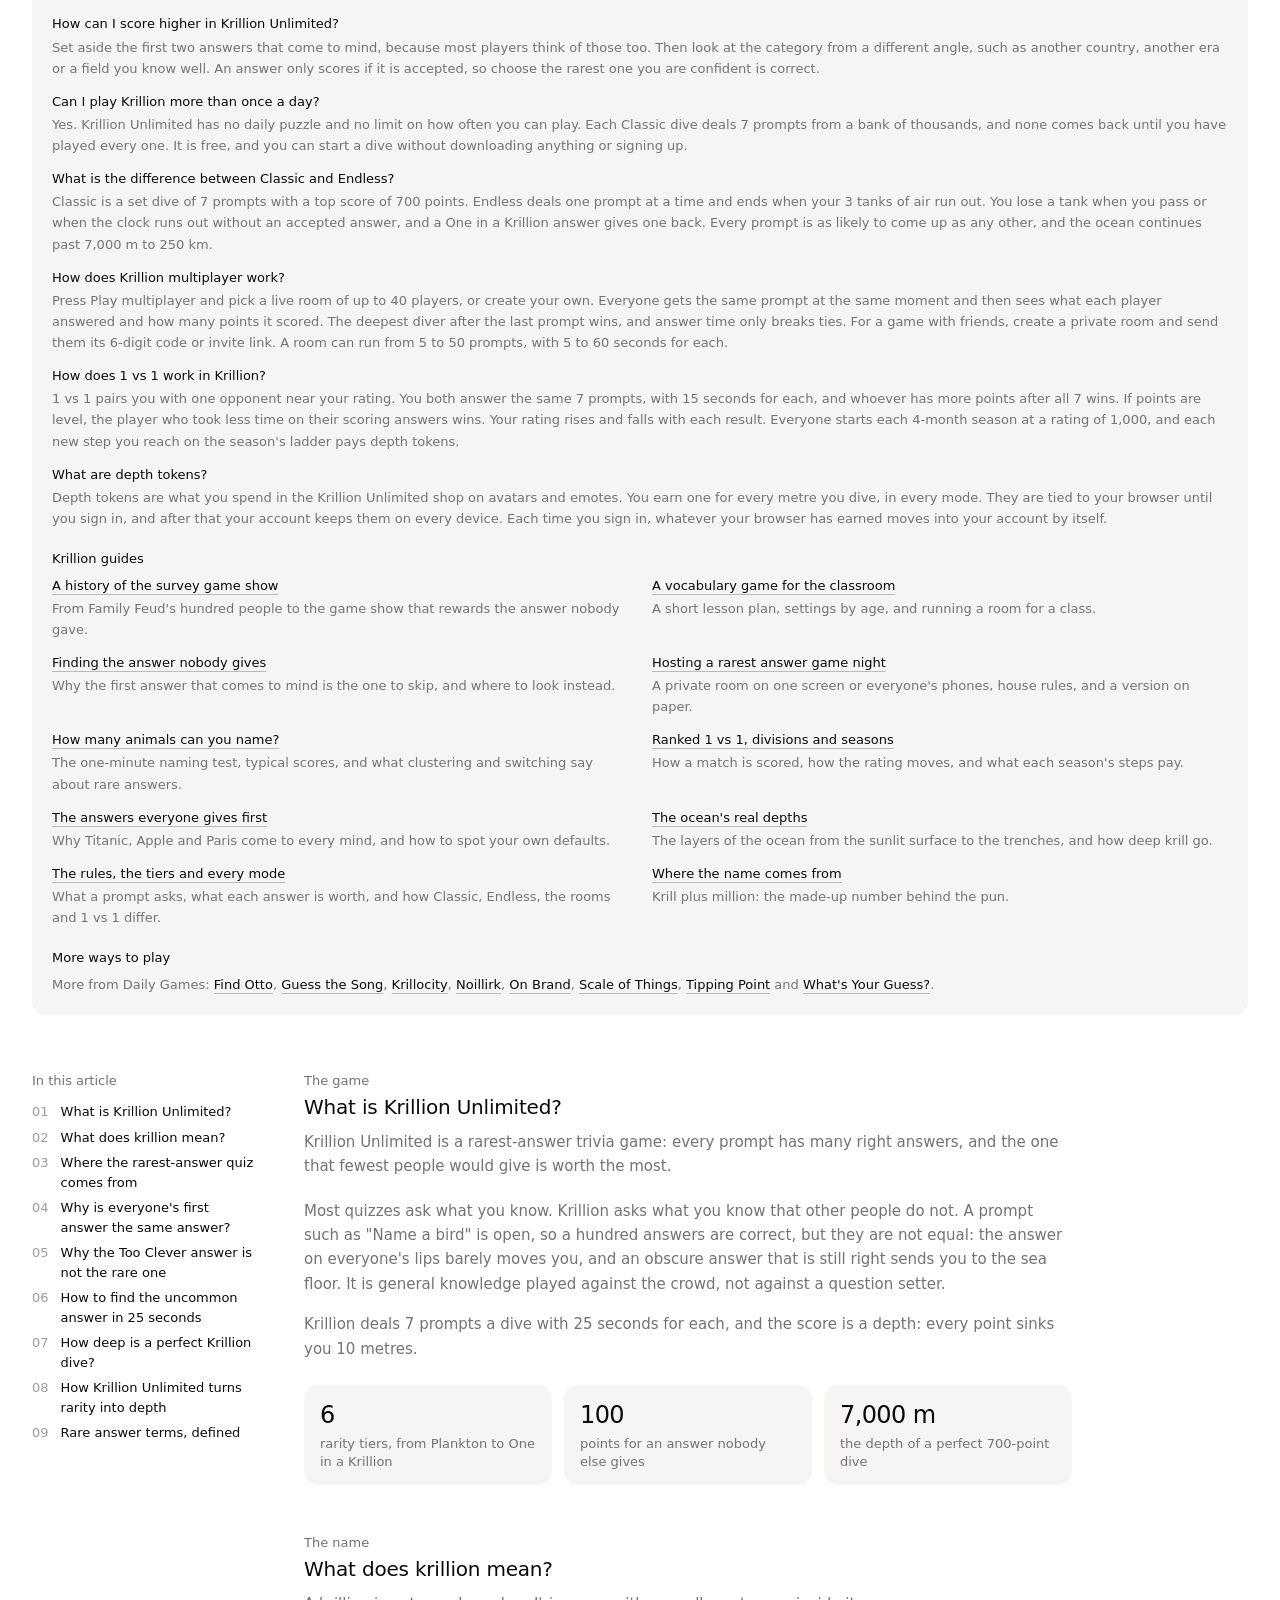
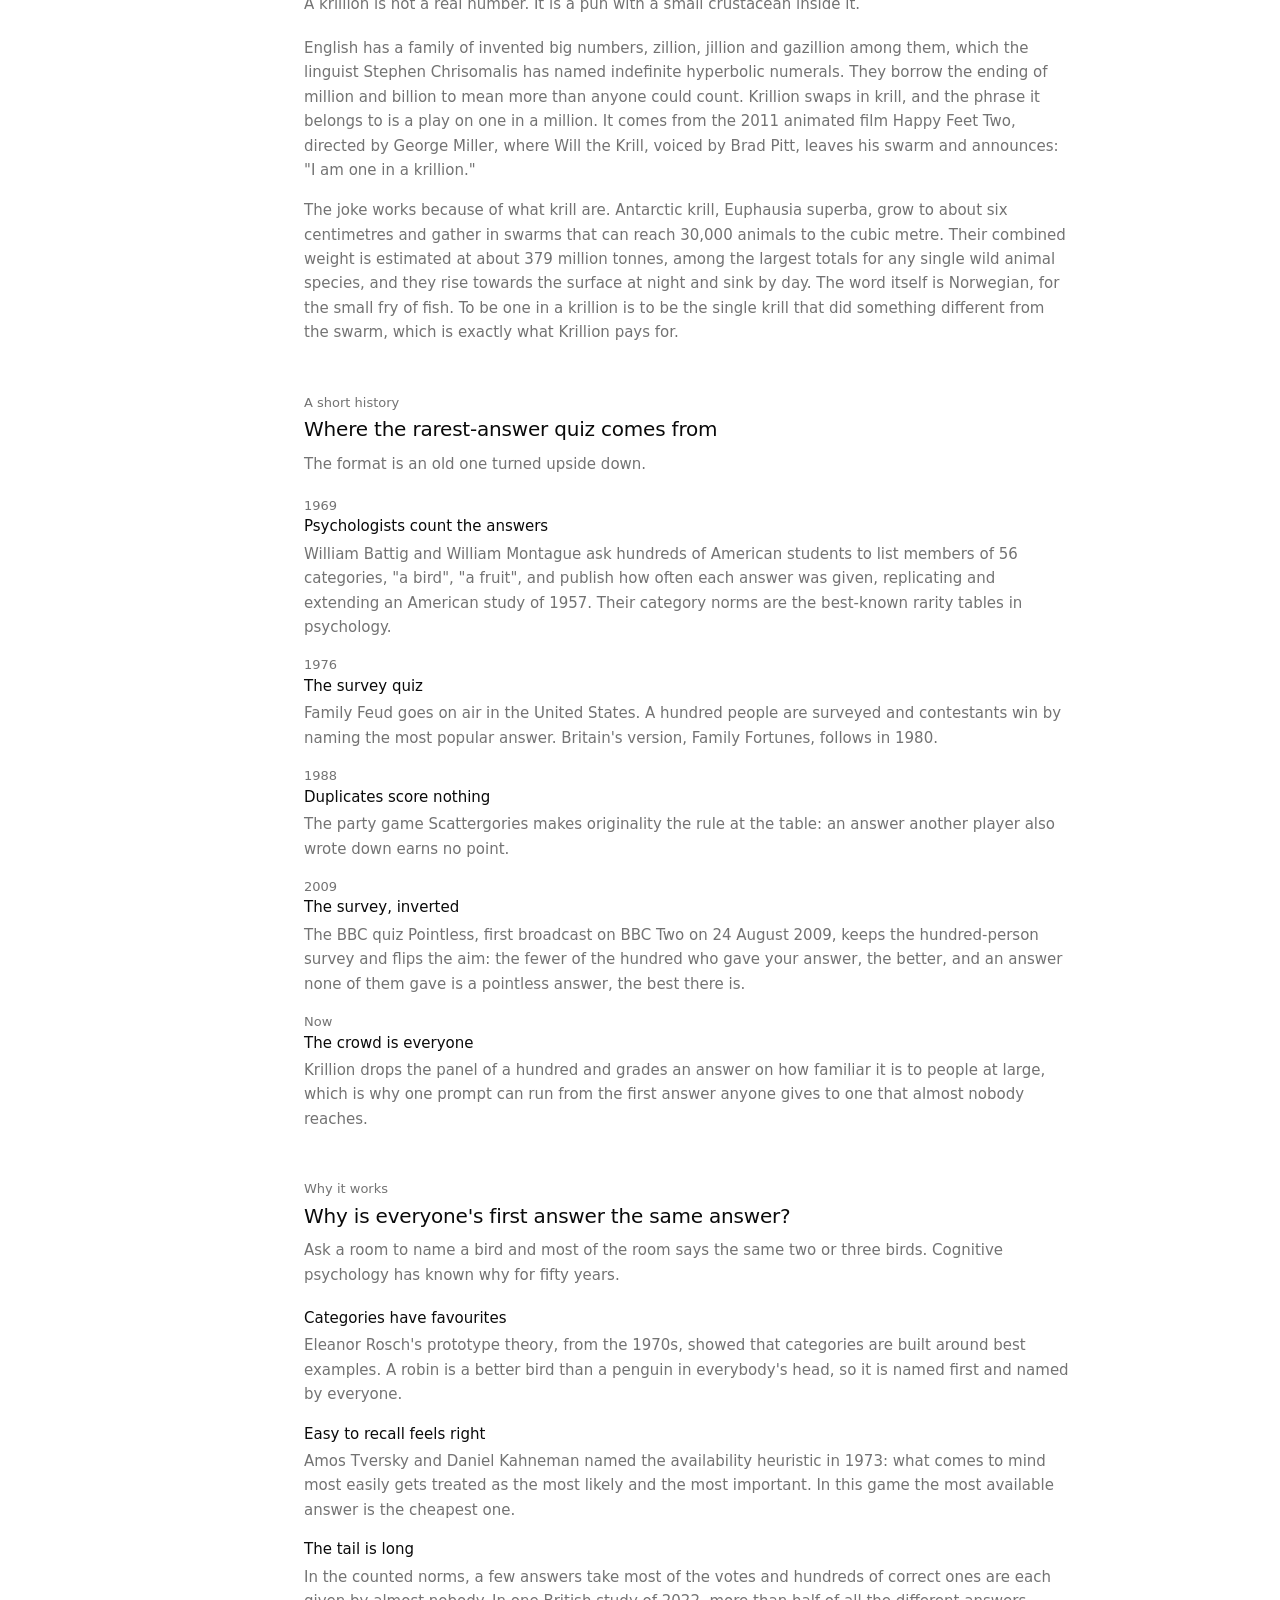
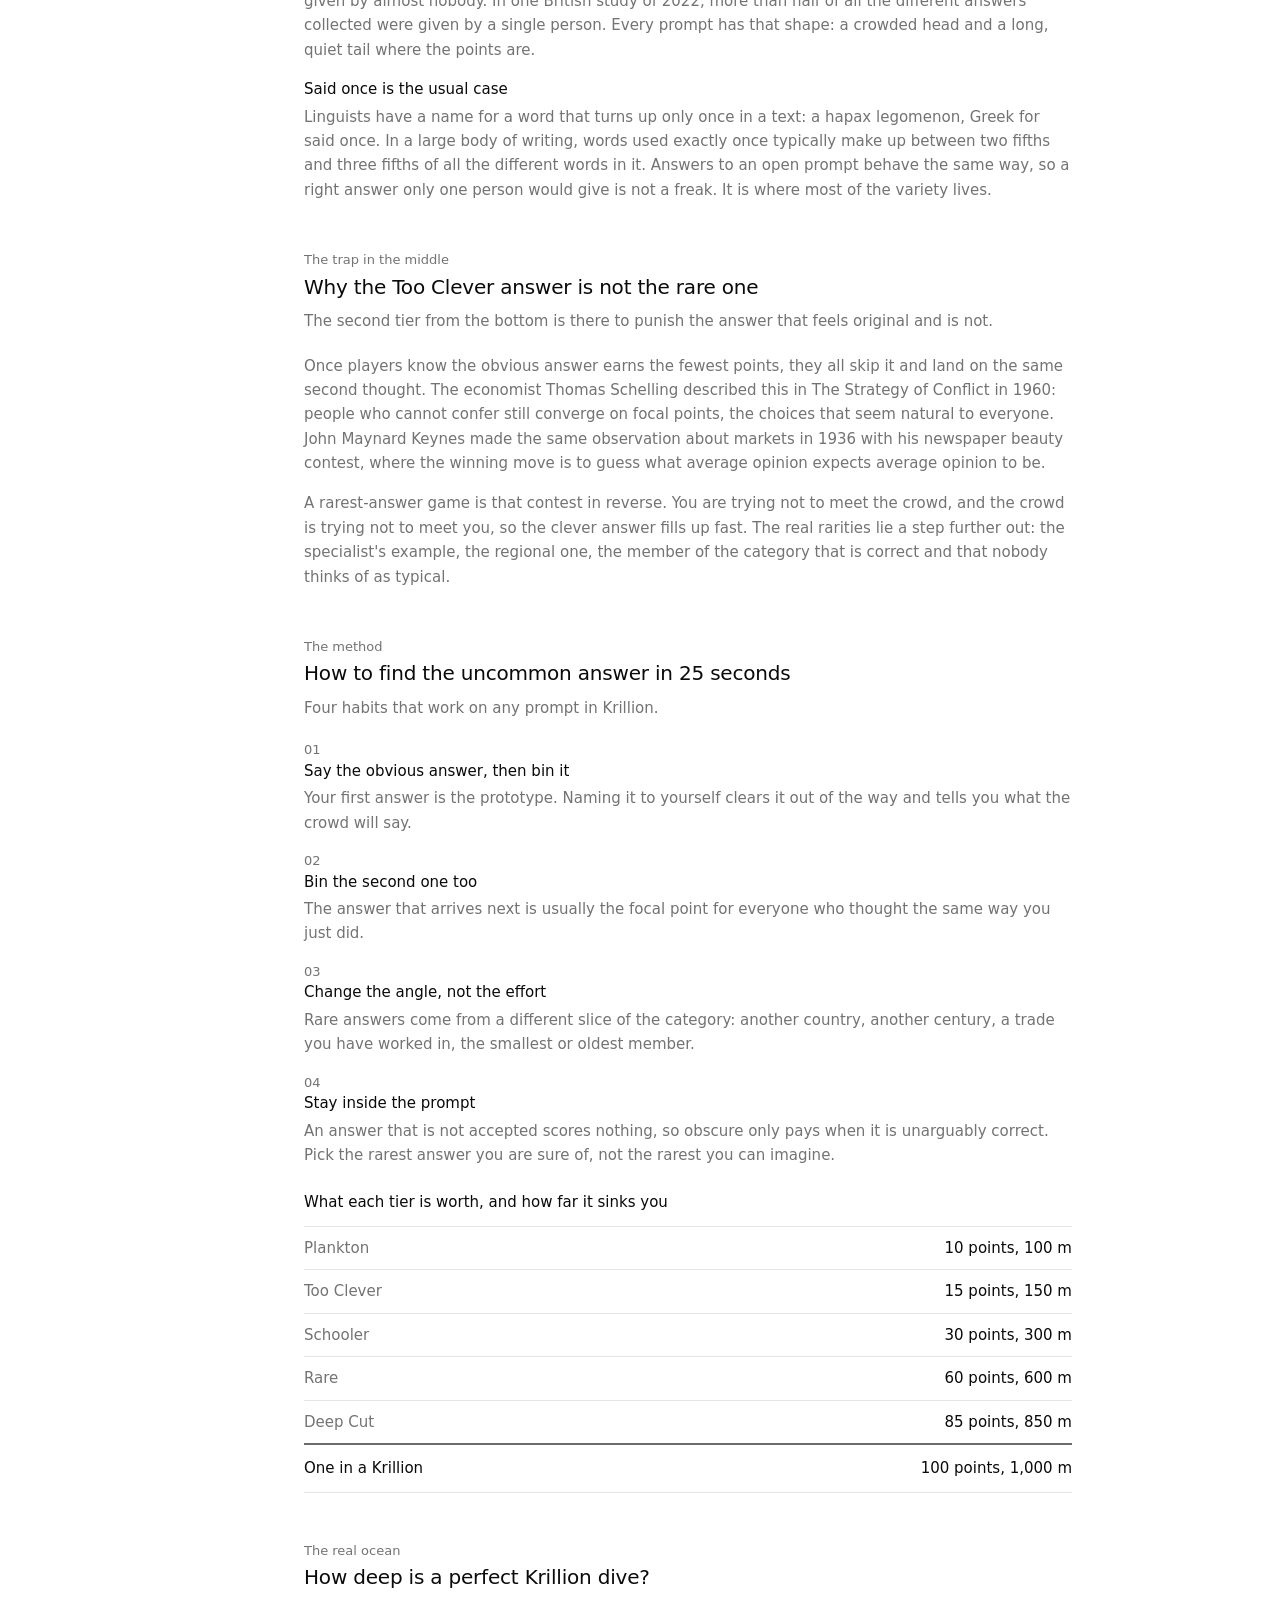
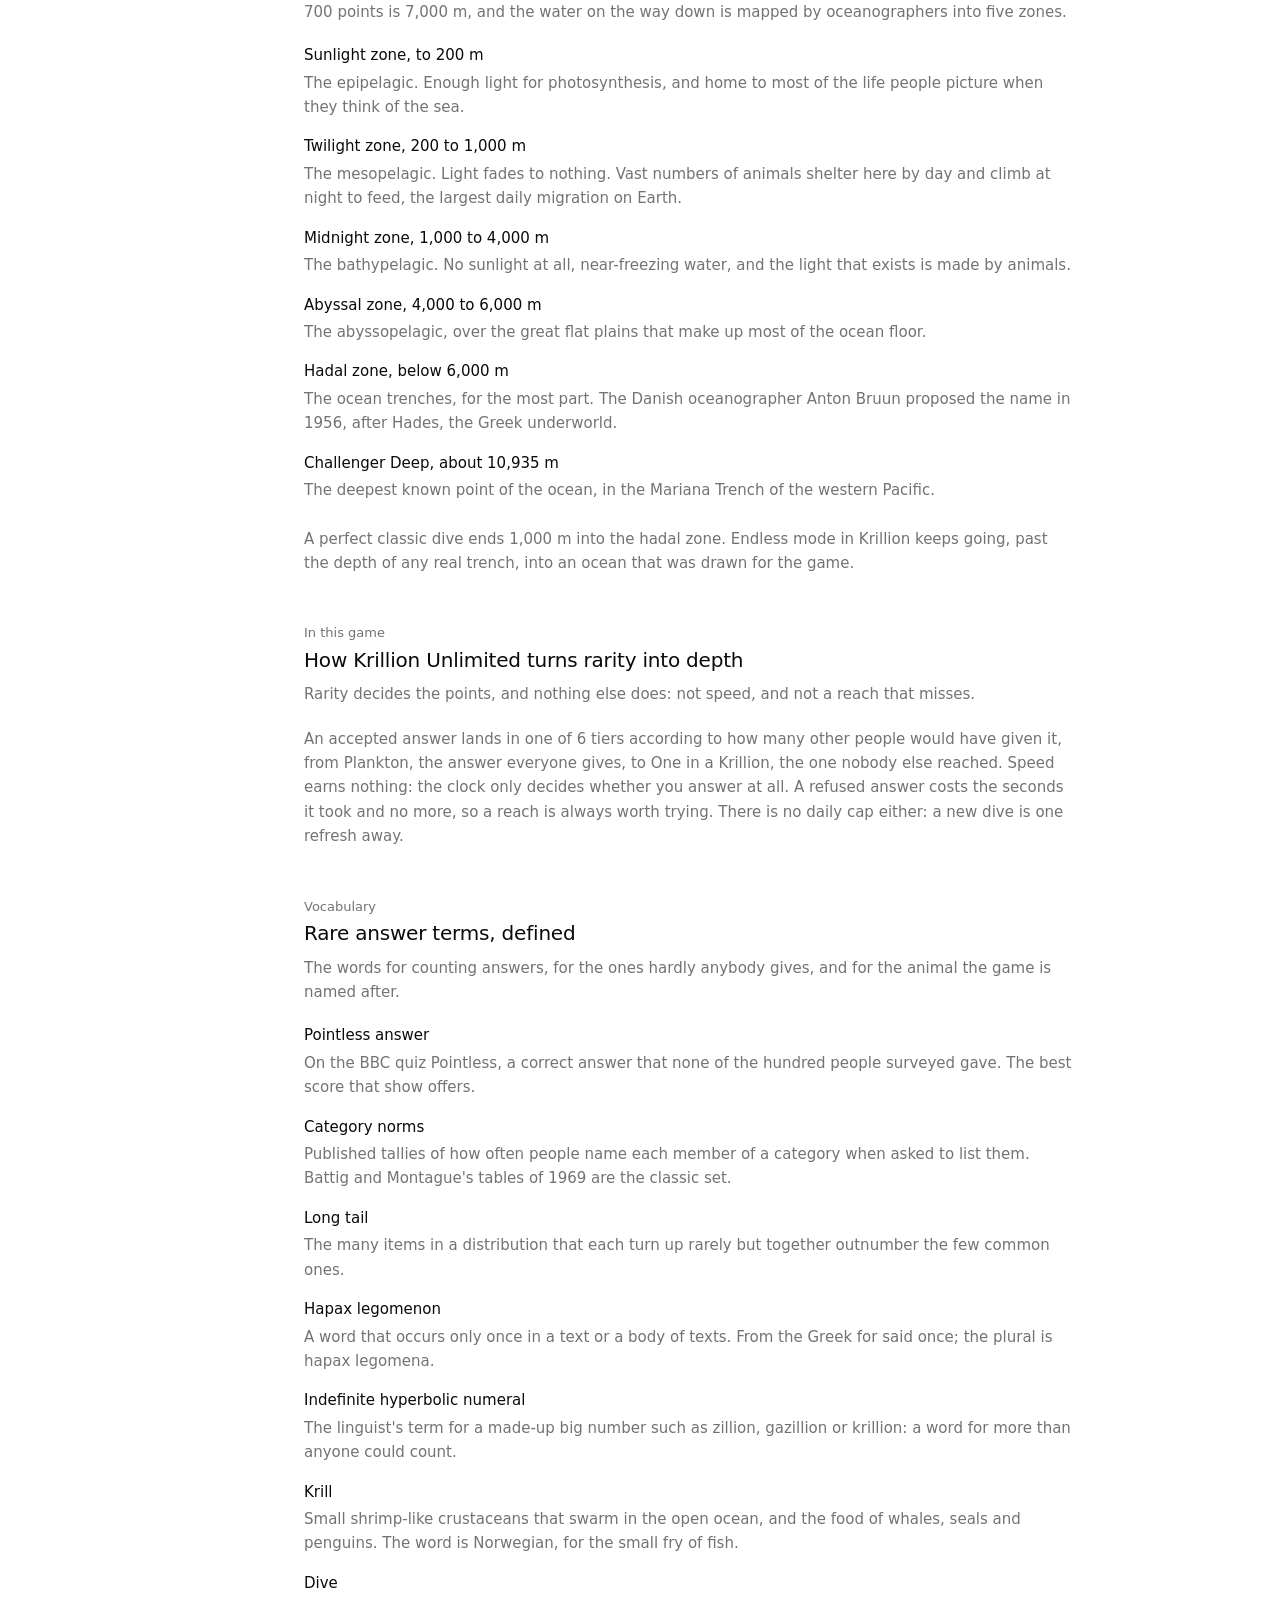
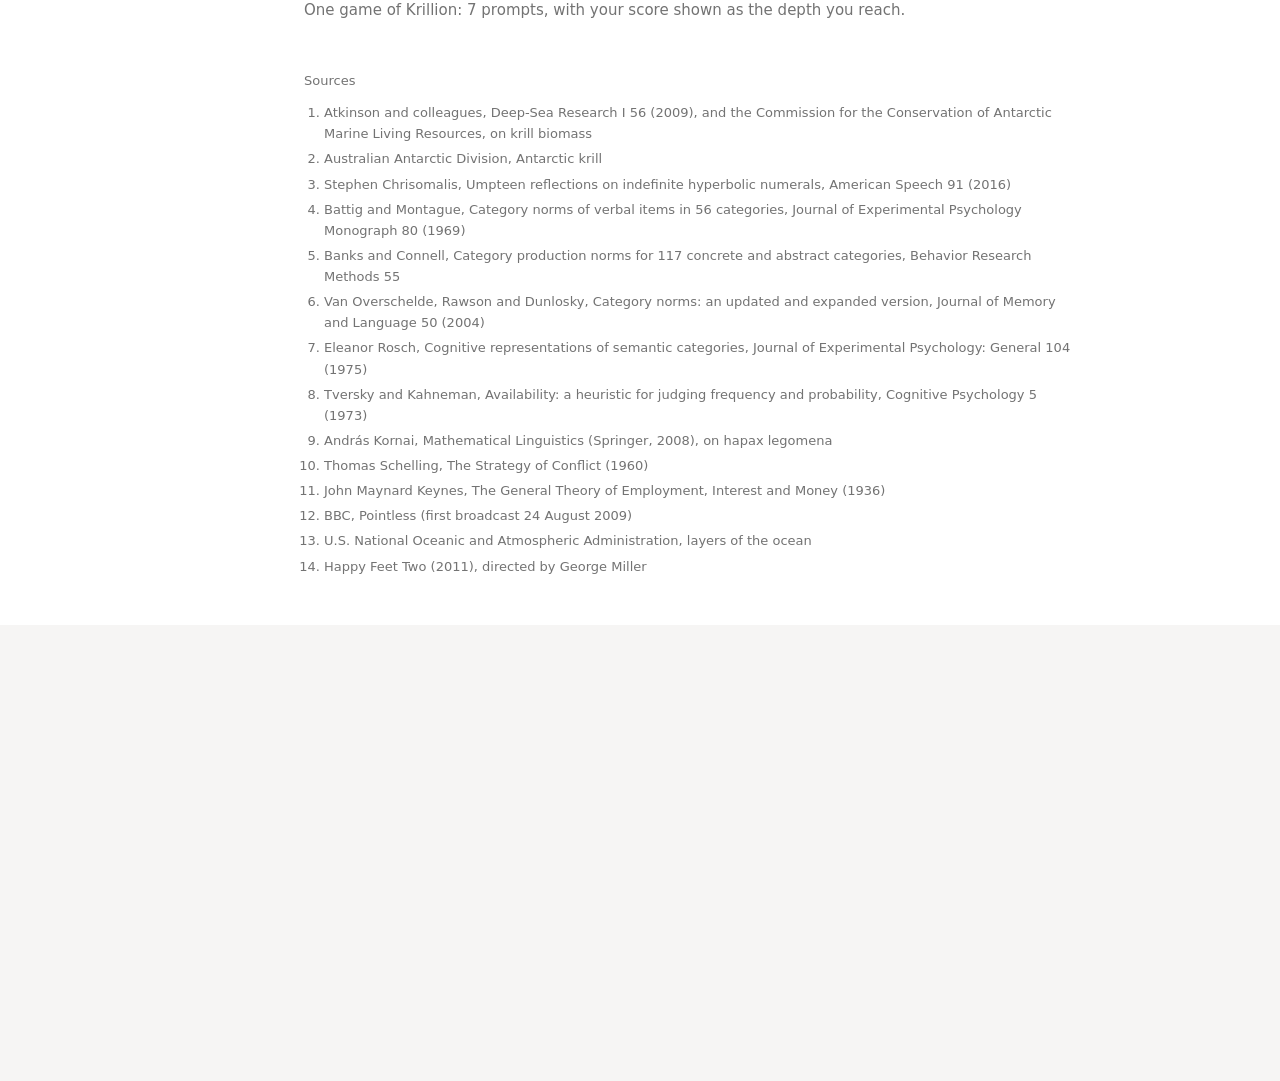
==== commit 9df303fa: "Update index.html" ====
--- a/index.html
+++ b/index.html
@@ -46,7 +46,15 @@
     <script src="./next/static/immutable/chunks/33zgykskbn7mj.js" async=""></script>
     <script src="./next/static/immutable/chunks/3k1cy77tc3d_9.js" async=""></script>
     <script src="./next/static/immutable/chunks/3aqriebphutw2.js" async=""></script>
+    <link rel="preload" href="https://www.googletagmanager.com/gtag/js?id=G-QRPM6L2BP7" as="script" />
+    <link rel="preload" href="https://scripts.scriptwrapper.com/tags/f9970b44-4b35-469b-9e1c-d8bc7c6efa79.js" as="script" />
     <meta name="next-size-adjust" content="" />
+    <link rel="preconnect" href="https://scripts.journeymv.com" />
+    <link rel="preconnect" href="https://exchange.journeymv.com" />
+    <link rel="dns-prefetch" href="https://keywords.journeymv.com" />
+    <link rel="dns-prefetch" href="https://eu-us-cdn.consentmanager.net" />
+    <link rel="dns-prefetch" href="https://eu-us.consentmanager.net" />
+    <link rel="dns-prefetch" href="https://c.amazon-adsystem.com" />
     <title>Krillion, But Endless - Krillion Unlimited</title>
     <meta name="description" content="Krillion with no daily limit: 7 open prompts, 25 seconds each. The rarer your answer, the deeper you dive. Solo, live rooms or 1 vs 1. Free, no sign-up." />
     <meta name="robots" content="index, follow" />
@@ -427,7 +435,75 @@
         </script>
         <!--$?-->
         <template id="B:0"></template>
-      
+        <div data-game-viewport="true" data-site-chrome="hidden" data-page-scrolls="" data-ground="" class="relative flex w-full flex-col overflow-hidden h-svh max-h-svh shrink-0" style="padding-bottom:var(--ad-bottom, 0px);padding-left:var(--ad-side, 0px);padding-right:var(--ad-side, 0px)">
+          <header class="@container/topbar relative flex h-12 shrink-0 items-center gap-2 rounded-b-lg bg-background px-2 sm:px-3 data-[games-open]:z-30 data-[games-open]:rounded-b-none">
+            <a aria-label="Daily Games" class="group inline-flex h-8 shrink-0 select-none items-center gap-1.5 whitespace-nowrap rounded-sm text-[15px] font-medium tracking-tight outline-none focus-visible:ring-2 focus-visible:ring-ring/50 sm:text-base" href="/">
+              <img alt="Daily Games" loading="lazy" width="20" height="20" decoding="async" data-nimg="1" style="color:transparent" srcSet="./next/image?url=%2F_next%2Fstatic%2Fimmutable%2Fmedia%2Fdaily-logo.2kq0fqjincwyx.png&amp;w=32&amp;q=75 1x, ./next/image?url=%2F_next%2Fstatic%2Fimmutable%2Fmedia%2Fdaily-logo.2kq0fqjincwyx.png&amp;w=48&amp;q=75 2x" src="./next/image?url=%2F_next%2Fstatic%2Fimmutable%2Fmedia%2Fdaily-logo.2kq0fqjincwyx.png&amp;w=48&amp;q=75" />
+              <span class="underline-offset-4 group-hover:underline">Daily Games</span>
+            </a>
+            <div class="flex min-w-0 items-baseline gap-2 max-sm:hidden">
+              <span aria-hidden="true" class="text-sm text-muted-foreground/60">/</span>
+              <span class="min-w-0 truncate text-sm font-medium">Krillion Unlimited</span>
+              <span class="min-w-0 truncate text-xs text-muted-foreground @max-[72rem]/topbar:hidden">only uncommon answers score</span>
+            </div>
+            <button data-slot="button" data-variant="ghost" data-size="sm" class="active:scale-[98%] select-none inline-flex items-center justify-center whitespace-nowrap transition-all disabled:pointer-events-none disabled:opacity-50 [&amp;_svg]:pointer-events-none [&amp;_svg:not([class*=&#x27;size-&#x27;])]:size-4 [&amp;_svg]:shrink-0 outline-none focus-visible:border-ring focus-visible:ring-ring/50 focus-visible:ring-2 aria-invalid:ring-destructive/20 dark:aria-invalid:ring-destructive/40 aria-invalid:border-destructive rounded-full h-7 gap-1.5 border-0 bg-secondary px-2.5 text-xs font-medium text-muted-foreground shadow-none has-[&gt;svg]:px-2.5 hover:bg-[color-mix(in_oklab,var(--secondary),var(--foreground)_6%)] hover:text-foreground dark:bg-white/10 dark:hover:bg-white/15 cursor-pointer @max-[50.75rem]/topbar:size-7 @max-[50.75rem]/topbar:gap-0 @max-[50.75rem]/topbar:px-0 @max-[50.75rem]/topbar:has-[&gt;svg]:px-0 shrink-0" type="button" title="Enable dark mode" data-keep-field-focus="">
+              <span class="grid shrink-0 place-items-center size-3.5" aria-hidden="true">
+                <svg xmlns="http://www.w3.org/2000/svg" width="24" height="24" viewBox="0 0 24 24" fill="none" stroke="currentColor" stroke-width="2.25" stroke-linecap="round" stroke-linejoin="round" class="lucide lucide-sun [grid-area:1/1] size-full" aria-hidden="true" style="opacity:0">
+                  <circle cx="12" cy="12" r="4"></circle>
+                  <path d="M12 2v2"></path>
+                  <path d="M12 20v2"></path>
+                  <path d="m4.93 4.93 1.41 1.41"></path>
+                  <path d="m17.66 17.66 1.41 1.41"></path>
+                  <path d="M2 12h2"></path>
+                  <path d="M20 12h2"></path>
+                  <path d="m6.34 17.66-1.41 1.41"></path>
+                  <path d="m19.07 4.93-1.41 1.41"></path>
+                </svg>
+                <svg xmlns="http://www.w3.org/2000/svg" width="24" height="24" viewBox="0 0 24 24" fill="none" stroke="currentColor" stroke-width="2.25" stroke-linecap="round" stroke-linejoin="round" class="lucide lucide-moon [grid-area:1/1] size-full" aria-hidden="true" style="opacity:1">
+                  <path d="M20.985 12.486a9 9 0 1 1-9.473-9.472c.405-.022.617.46.402.803a6 6 0 0 0 8.268 8.268c.344-.215.825-.004.803.401"></path>
+                </svg>
+              </span>
+              <span class="grid justify-items-center @max-[50.75rem]/topbar:sr-only">
+                <span class="[grid-area:1/1] dark:invisible">Enable dark mode</span>
+                <span class="invisible [grid-area:1/1] dark:visible">Disable dark mode</span>
+              </span>
+            </button>
+            <a href="https://discord.gg/GyUcPXYmhE" target="_blank" rel="noopener noreferrer" title="Join us on Discord" data-slot="button" data-variant="ghost" data-size="sm" class="active:scale-[98%] select-none cursor-pointer inline-flex items-center justify-center whitespace-nowrap transition-all disabled:pointer-events-none disabled:opacity-50 [&amp;_svg]:pointer-events-none [&amp;_svg:not([class*=&#x27;size-&#x27;])]:size-4 [&amp;_svg]:shrink-0 outline-none focus-visible:border-ring focus-visible:ring-ring/50 focus-visible:ring-2 aria-invalid:ring-destructive/20 dark:aria-invalid:ring-destructive/40 aria-invalid:border-destructive rounded-full h-7 gap-1.5 border-0 bg-secondary px-2.5 text-xs font-medium text-muted-foreground shadow-none has-[&gt;svg]:px-2.5 hover:bg-[color-mix(in_oklab,var(--secondary),var(--foreground)_6%)] hover:text-foreground dark:bg-white/10 dark:hover:bg-white/15 @max-[43.25rem]/topbar:size-7 @max-[43.25rem]/topbar:gap-0 @max-[43.25rem]/topbar:px-0 @max-[43.25rem]/topbar:has-[&gt;svg]:px-0 shrink-0">
+              <svg viewBox="0 0 24 24" fill="currentColor" aria-hidden="true" class="size-3.5 shrink-0">
+                <path d="M20.317 4.37a19.79 19.79 0 0 0-4.885-1.515.074.074 0 0 0-.079.037c-.21.375-.444.864-.608 1.25a18.27 18.27 0 0 0-5.487 0 12.64 12.64 0 0 0-.617-1.25.077.077 0 0 0-.079-.037A19.74 19.74 0 0 0 3.677 4.37a.07.07 0 0 0-.032.027C.533 9.046-.32 13.58.099 18.057a.082.082 0 0 0 .031.057 19.9 19.9 0 0 0 5.993 3.03.078.078 0 0 0 .084-.028c.462-.63.874-1.295 1.226-1.994a.076.076 0 0 0-.041-.106 13.1 13.1 0 0 1-1.872-.892.077.077 0 0 1-.008-.128c.126-.094.252-.192.372-.291a.074.074 0 0 1 .077-.01c3.928 1.793 8.18 1.793 12.062 0a.074.074 0 0 1 .078.009c.12.099.246.198.373.292a.077.077 0 0 1-.006.127 12.3 12.3 0 0 1-1.873.892.077.077 0 0 0-.041.107c.36.698.772 1.362 1.225 1.993a.076.076 0 0 0 .084.028 19.84 19.84 0 0 0 6.002-3.03.077.077 0 0 0 .032-.054c.5-5.177-.838-9.674-3.549-13.66a.061.061 0 0 0-.031-.03zM8.02 15.33c-1.183 0-2.157-1.085-2.157-2.419 0-1.333.956-2.419 2.157-2.419 1.21 0 2.176 1.096 2.157 2.42 0 1.333-.956 2.418-2.157 2.418zm7.975 0c-1.183 0-2.157-1.085-2.157-2.419 0-1.333.955-2.419 2.157-2.419 1.21 0 2.176 1.096 2.157 2.42 0 1.333-.946 2.418-2.157 2.418z"></path>
+              </svg>
+              <span class="@max-[43.25rem]/topbar:sr-only">Join us on Discord</span>
+            </a>
+            <a title="Go Pro" data-slot="button" data-variant="ghost" data-size="sm" class="active:scale-[98%] select-none cursor-pointer inline-flex items-center justify-center whitespace-nowrap transition-all disabled:pointer-events-none disabled:opacity-50 [&amp;_svg]:pointer-events-none [&amp;_svg:not([class*=&#x27;size-&#x27;])]:size-4 [&amp;_svg]:shrink-0 outline-none focus-visible:border-ring focus-visible:ring-ring/50 focus-visible:ring-2 aria-invalid:ring-destructive/20 dark:aria-invalid:ring-destructive/40 aria-invalid:border-destructive rounded-full h-7 gap-1.5 border-0 bg-secondary px-2.5 text-xs font-medium text-muted-foreground shadow-none has-[&gt;svg]:px-2.5 hover:bg-[color-mix(in_oklab,var(--secondary),var(--foreground)_6%)] hover:text-foreground dark:bg-white/10 dark:hover:bg-white/15 [html[data-pro]_&amp;]:hidden shrink-0" href="/plans">
+              <svg xmlns="http://www.w3.org/2000/svg" width="24" height="24" viewBox="0 0 24 24" fill="none" stroke="currentColor" stroke-width="2.25" stroke-linecap="round" stroke-linejoin="round" class="lucide lucide-circle-arrow-up size-3.5 shrink-0" aria-hidden="true">
+                <circle cx="12" cy="12" r="10"></circle>
+                <path d="m16 12-4-4-4 4"></path>
+                <path d="M12 16V8"></path>
+              </svg>
+              <span>
+                <span class="@max-[36rem]/topbar:sr-only">Go </span>Pro </span>
+            </a>
+            <div class="ml-auto flex min-w-0 flex-auto items-center justify-end gap-2">
+              <nav aria-label="Games" class="flex min-w-0 flex-1 items-center justify-end">
+                <button type="button" aria-expanded="false" data-state="closed" class="flex h-8 shrink-0 cursor-pointer select-none items-center justify-center gap-1.5 rounded-full bg-secondary pr-1.75 pl-3 text-xs font-medium whitespace-nowrap text-muted-foreground outline-none transition-[background-color,color,scale] duration-200 hover:bg-[color-mix(in_oklab,var(--secondary),var(--foreground)_6%)] hover:text-foreground focus-visible:ring-2 focus-visible:ring-ring/50 active:scale-[0.97] md:h-7 md:pr-1.25 dark:bg-white/10 dark:hover:bg-white/15 data-[state=open]:bg-[color-mix(in_oklab,var(--secondary),var(--foreground)_6%)] data-[state=open]:text-foreground dark:data-[state=open]:bg-white/15 @max-[24rem]/topbar:gap-0 @max-[24rem]/topbar:px-1.75">
+                  <span class="@max-[24rem]/topbar:sr-only">More games</span>
+                  <span aria-hidden="true" class="flex shrink-0 items-center">
+                    <span style="width:18px;height:18px;mask-image:radial-gradient(circle at calc(100% + 4px) 50%, transparent 10.5px, #000 11px);-webkit-mask-image:radial-gradient(circle at calc(100% + 4px) 50%, transparent 10.5px, #000 11px)" class="relative shrink-0 overflow-hidden rounded-full">
+                      <svg viewBox="0 0 64 64" preserveAspectRatio="xMidYMid slice" aria-hidden="true" class="absolute inset-0 size-full">
+                        <rect width="64" height="64" fill="#F6EEDC"></rect>
+                        <image href="[data-uri]" x="0" y="0" width="64" height="64" preserveAspectRatio="xMidYMid slice"></image>
+                      </svg>
+                    </span>
+                    <span style="width:18px;height:18px;margin-left:-5px" class="grid shrink-0 place-items-center rounded-full bg-background dark:bg-white/15">
+                      <svg xmlns="http://www.w3.org/2000/svg" width="24" height="24" viewBox="0 0 24 24" fill="none" stroke="currentColor" stroke-width="2.5" stroke-linecap="round" stroke-linejoin="round" class="lucide lucide-plus size-3 transition-transform duration-400 motion-reduce:transition-none ease-[cubic-bezier(0.32,0.72,0,1)]" aria-hidden="true">
+                        <path d="M5 12h14"></path>
+                        <path d="M12 5v14"></path>
+                      </svg>
+                    </span>
+                  </span>
+                </button>
+              </nav>
+            </div>
           </header>
           <div data-site-ads="true" style="display:contents"></div>
           <div data-game-frame="true" class="relative mx-auto flex min-h-0 w-full flex-1 flex-col px-2 pb-2 sm:px-3 P9jK6G_variable">
@@ -1192,7 +1268,198 @@
                 </div>
               </div>
             </nav>
-
+            <div class="flex items-center justify-between gap-x-8 gap-y-3 max-sm:flex-col max-sm:items-start">
+              <a class="flex w-fit items-center gap-2 active:scale-[97%] transition-transform duration-200" href="/">
+                <img alt="" loading="lazy" width="28" height="28" decoding="async" data-nimg="1" style="color:transparent" srcSet="./next/image?url=%2F_next%2Fstatic%2Fimmutable%2Fmedia%2Fdaily-logo.2kq0fqjincwyx.png&amp;w=32&amp;q=75 1x, ./next/image?url=%2F_next%2Fstatic%2Fimmutable%2Fmedia%2Fdaily-logo.2kq0fqjincwyx.png&amp;w=64&amp;q=75 2x" src="./next/image?url=%2F_next%2Fstatic%2Fimmutable%2Fmedia%2Fdaily-logo.2kq0fqjincwyx.png&amp;w=64&amp;q=75" />
+                <span class="font-medium text-2xl whitespace-nowrap">Daily Games</span>
+              </a>
+              <p class="text-sm text-muted-foreground max-w-md text-right text-balance max-sm:text-left">This site is protected by reCAPTCHA and the Google
+                <!-- -->
+                <a target="" class="underline underline-offset-4 decoration-transparent transition-[color,text-decoration-color] duration-200 text-primary/80 hover:text-primary hover:decoration-primary " href="https://policies.google.com/privacy">Privacy Policy</a>
+                <!-- -->and
+                <!-- -->
+                <a target="" class="underline underline-offset-4 decoration-transparent transition-[color,text-decoration-color] duration-200 text-primary/80 hover:text-primary hover:decoration-primary " href="https://policies.google.com/terms">Terms of Service</a>
+                <!-- -->apply.
+              </p>
+            </div>
+          </div>
+        </div>
+      </footer>
+    </div>
+    <section aria-label="Notifications alt+T" tabindex="-1" aria-live="polite" aria-relevant="additions text" aria-atomic="false"></section>
+    <script>
+      requestAnimationFrame(function() {
+        $RT = performance.now()
+      });
+    </script>
+    <script id="_R_">
+      (globalThis["TURBOPACK"] || (globalThis["TURBOPACK"] = [])).push({
+        "otherChunks": ["static/immutable/chunks/1jbbqxjhm8cn-.js", "static/immutable/chunks/33fcdn7r_40o1.js", "static/immutable/chunks/1afarcbmblg19.js", "static/immutable/chunks/0a47qgsbwjjzk.js", "static/immutable/chunks/0v-fhfk3imu-4.js"],
+        "runtimeModuleIds": [494553]
+      });
+    </script>
+    <script src="./next/static/immutable/chunks/1jbbqxjhm8cn-.js" async=""></script>
+    <div hidden id="S:0">
+      <script data-ad-boot="">
+        (function() {
+          try {
+            if (document.documentElement.hasAttribute("data-pro")) return;
+            var c = window.$adManagementConfig = window.$adManagementConfig || {};
+            c.web = c.web || {};
+            c.web.localModel = {
+              "sidebar_btf_selector": "",
+              "sidebar_btf_disable_sticky": true,
+              "content_desktop": false,
+              "content_mobile": false,
+              "content_selector": "",
+              "interscroller_desktop": false,
+              "interscroller_mobile": false,
+              "desktop_inview": false,
+              "mobile_inview": false,
+              "video_header_enabled": false,
+              "enable_automatic_recipe_selectors": false,
+              "dynamic_recipe_slots": false,
+              "adhesion_desktop": true,
+              "adhesion_tablet": true,
+              "adhesion_mobile": true,
+              "high_impact_adhesion": false,
+              "kargo_high_impact_adhesion": false,
+              "gumgum_high_impact_adhesion": false,
+              "yieldmo_high_impact_adhesion": false,
+              "undertone_high_impact_adhesion": false,
+              "kargo_venti": false,
+              "kargo_runway": false,
+              "kargo_key_art": false,
+              "kargo_lighthouse": false,
+              "gumgum_velocity": false,
+              "yieldmo_high_impact": false,
+              "hgs": false
+            };
+            window.kso_qs = Object.assign(window.kso_qs || {}, {
+              "ksl_closepos_mb": "top-right"
+            });
+            (function() {
+              let a = window;
+              if (a.__dailyKargoClose || !document.body) return;
+              a.__dailyKargoClose = !0;
+              let b = a => {
+                let b = a.querySelector("#ksc-in-x");
+                if (!b || "bottom-center" !== b.getAttribute("data-position")) return;
+                let c = b.querySelector("img"),
+                  d = c && parseFloat(c.style.height) || 24,
+                  e = b.style;
+                e.bottom = "auto", e.left = "auto", e.right = "-1px", e.top = `${-(d+20)}px`, e.padding = "0 0 20px 40px", e.transform = "translate(-12px,6px)", e.transformOrigin = "bottom right", b.className = "ksc-in-x-tr", b.setAttribute("data-position", "top-right")
+              };
+              new MutationObserver(a => {
+                for (let c of a)
+                  for (let a of c.addedNodes) a instanceof Element && a.classList.contains("ksc-in-con") && b(a)
+              }).observe(document.body, {
+                childList: !0
+              }), document.querySelectorAll(".ksc-in-con").forEach(b)
+            })();
+            if (!document.getElementById('mediavine-settings')) {
+              var d = document.createElement('div');
+              d.setAttribute('id', 'mediavine-settings');
+              d.style.display = 'none';
+              d.setAttribute('data-blocklist-leaderboard', '1');
+              d.setAttribute('data-blocklist-content-desktop', '1');
+              d.setAttribute('data-blocklist-content-mobile', '1');
+              d.setAttribute('data-blocklist-gutter', '1');
+              d.setAttribute('data-blocklist-in-image', '1');
+              d.setAttribute('data-blocklist-in-screen', '1');
+              d.setAttribute('data-blocklist-interstitial-desktop', '1');
+              d.setAttribute('data-blocklist-interstitial-mobile', '1');
+              d.setAttribute('data-blocklist-recipe', '1');
+              d.setAttribute('data-blocklist-feed-btf', '1');
+              d.setAttribute('data-blocklist-feed-mobile', '1');
+              d.setAttribute('data-blocklist-zergnet', '1');
+              d.setAttribute('data-blocklist-chicory', '1');
+              document.body.appendChild(d)
+            }
+            var s = document.createElement('script');
+            s.setAttribute('id', 'mediavine-loader');
+            s.src = "https://scripts.scriptwrapper.com/tags/f9970b44-4b35-469b-9e1c-d8bc7c6efa79.js";
+            s.async = true;
+            s.setAttribute('data-noptimize', '1');
+            s.setAttribute('data-cfasync', 'false');
+            document.head.appendChild(s);
+            window.__dailyAdBoot = true
+          } catch (e) {}
+        })()
+      </script>
+      <div data-site-ads="true" style="display:contents">
+        <div data-ad-podium="true" aria-hidden="true"></div>
+      </div>
+      <div data-game-viewport="true" data-site-chrome="hidden" data-page-scrolls="" data-ground="" class="relative flex w-full flex-col overflow-hidden h-svh max-h-svh shrink-0" style="padding-bottom:var(--ad-bottom, 0px);padding-left:var(--ad-side, 0px);padding-right:var(--ad-side, 0px)">
+        <header class="@container/topbar relative flex h-12 shrink-0 items-center gap-2 rounded-b-lg bg-background px-2 sm:px-3 data-[games-open]:z-30 data-[games-open]:rounded-b-none">
+          <a aria-label="Daily Games" class="group inline-flex h-8 shrink-0 select-none items-center gap-1.5 whitespace-nowrap rounded-sm text-[15px] font-medium tracking-tight outline-none focus-visible:ring-2 focus-visible:ring-ring/50 sm:text-base" href="/">
+            <img alt="Daily Games" loading="lazy" width="20" height="20" decoding="async" data-nimg="1" style="color:transparent" srcSet="./next/image?url=%2F_next%2Fstatic%2Fimmutable%2Fmedia%2Fdaily-logo.2kq0fqjincwyx.png&amp;w=32&amp;q=75 1x, ./next/image?url=%2F_next%2Fstatic%2Fimmutable%2Fmedia%2Fdaily-logo.2kq0fqjincwyx.png&amp;w=48&amp;q=75 2x" src="./next/image?url=%2F_next%2Fstatic%2Fimmutable%2Fmedia%2Fdaily-logo.2kq0fqjincwyx.png&amp;w=48&amp;q=75" />
+            <span class="underline-offset-4 group-hover:underline">Daily Games</span>
+          </a>
+          <div class="flex min-w-0 items-baseline gap-2 max-sm:hidden">
+            <span aria-hidden="true" class="text-sm text-muted-foreground/60">/</span>
+            <span class="min-w-0 truncate text-sm font-medium">Krillion Unlimited</span>
+            <span class="min-w-0 truncate text-xs text-muted-foreground @max-[72rem]/topbar:hidden">only uncommon answers score</span>
+          </div>
+          <button data-slot="button" data-variant="ghost" data-size="sm" class="active:scale-[98%] select-none inline-flex items-center justify-center whitespace-nowrap transition-all disabled:pointer-events-none disabled:opacity-50 [&amp;_svg]:pointer-events-none [&amp;_svg:not([class*=&#x27;size-&#x27;])]:size-4 [&amp;_svg]:shrink-0 outline-none focus-visible:border-ring focus-visible:ring-ring/50 focus-visible:ring-2 aria-invalid:ring-destructive/20 dark:aria-invalid:ring-destructive/40 aria-invalid:border-destructive rounded-full h-7 gap-1.5 border-0 bg-secondary px-2.5 text-xs font-medium text-muted-foreground shadow-none has-[&gt;svg]:px-2.5 hover:bg-[color-mix(in_oklab,var(--secondary),var(--foreground)_6%)] hover:text-foreground dark:bg-white/10 dark:hover:bg-white/15 cursor-pointer @max-[50.75rem]/topbar:size-7 @max-[50.75rem]/topbar:gap-0 @max-[50.75rem]/topbar:px-0 @max-[50.75rem]/topbar:has-[&gt;svg]:px-0 shrink-0" type="button" title="Enable dark mode" data-keep-field-focus="">
+            <span class="grid shrink-0 place-items-center size-3.5" aria-hidden="true">
+              <svg xmlns="http://www.w3.org/2000/svg" width="24" height="24" viewBox="0 0 24 24" fill="none" stroke="currentColor" stroke-width="2.25" stroke-linecap="round" stroke-linejoin="round" class="lucide lucide-sun [grid-area:1/1] size-full" aria-hidden="true" style="opacity:0">
+                <circle cx="12" cy="12" r="4"></circle>
+                <path d="M12 2v2"></path>
+                <path d="M12 20v2"></path>
+                <path d="m4.93 4.93 1.41 1.41"></path>
+                <path d="m17.66 17.66 1.41 1.41"></path>
+                <path d="M2 12h2"></path>
+                <path d="M20 12h2"></path>
+                <path d="m6.34 17.66-1.41 1.41"></path>
+                <path d="m19.07 4.93-1.41 1.41"></path>
+              </svg>
+              <svg xmlns="http://www.w3.org/2000/svg" width="24" height="24" viewBox="0 0 24 24" fill="none" stroke="currentColor" stroke-width="2.25" stroke-linecap="round" stroke-linejoin="round" class="lucide lucide-moon [grid-area:1/1] size-full" aria-hidden="true" style="opacity:1">
+                <path d="M20.985 12.486a9 9 0 1 1-9.473-9.472c.405-.022.617.46.402.803a6 6 0 0 0 8.268 8.268c.344-.215.825-.004.803.401"></path>
+              </svg>
+            </span>
+            <span class="grid justify-items-center @max-[50.75rem]/topbar:sr-only">
+              <span class="[grid-area:1/1] dark:invisible">Enable dark mode</span>
+              <span class="invisible [grid-area:1/1] dark:visible">Disable dark mode</span>
+            </span>
+          </button>
+          <a href="https://discord.gg/GyUcPXYmhE" target="_blank" rel="noopener noreferrer" title="Join us on Discord" data-slot="button" data-variant="ghost" data-size="sm" class="active:scale-[98%] select-none cursor-pointer inline-flex items-center justify-center whitespace-nowrap transition-all disabled:pointer-events-none disabled:opacity-50 [&amp;_svg]:pointer-events-none [&amp;_svg:not([class*=&#x27;size-&#x27;])]:size-4 [&amp;_svg]:shrink-0 outline-none focus-visible:border-ring focus-visible:ring-ring/50 focus-visible:ring-2 aria-invalid:ring-destructive/20 dark:aria-invalid:ring-destructive/40 aria-invalid:border-destructive rounded-full h-7 gap-1.5 border-0 bg-secondary px-2.5 text-xs font-medium text-muted-foreground shadow-none has-[&gt;svg]:px-2.5 hover:bg-[color-mix(in_oklab,var(--secondary),var(--foreground)_6%)] hover:text-foreground dark:bg-white/10 dark:hover:bg-white/15 @max-[43.25rem]/topbar:size-7 @max-[43.25rem]/topbar:gap-0 @max-[43.25rem]/topbar:px-0 @max-[43.25rem]/topbar:has-[&gt;svg]:px-0 shrink-0">
+            <svg viewBox="0 0 24 24" fill="currentColor" aria-hidden="true" class="size-3.5 shrink-0">
+              <path d="M20.317 4.37a19.79 19.79 0 0 0-4.885-1.515.074.074 0 0 0-.079.037c-.21.375-.444.864-.608 1.25a18.27 18.27 0 0 0-5.487 0 12.64 12.64 0 0 0-.617-1.25.077.077 0 0 0-.079-.037A19.74 19.74 0 0 0 3.677 4.37a.07.07 0 0 0-.032.027C.533 9.046-.32 13.58.099 18.057a.082.082 0 0 0 .031.057 19.9 19.9 0 0 0 5.993 3.03.078.078 0 0 0 .084-.028c.462-.63.874-1.295 1.226-1.994a.076.076 0 0 0-.041-.106 13.1 13.1 0 0 1-1.872-.892.077.077 0 0 1-.008-.128c.126-.094.252-.192.372-.291a.074.074 0 0 1 .077-.01c3.928 1.793 8.18 1.793 12.062 0a.074.074 0 0 1 .078.009c.12.099.246.198.373.292a.077.077 0 0 1-.006.127 12.3 12.3 0 0 1-1.873.892.077.077 0 0 0-.041.107c.36.698.772 1.362 1.225 1.993a.076.076 0 0 0 .084.028 19.84 19.84 0 0 0 6.002-3.03.077.077 0 0 0 .032-.054c.5-5.177-.838-9.674-3.549-13.66a.061.061 0 0 0-.031-.03zM8.02 15.33c-1.183 0-2.157-1.085-2.157-2.419 0-1.333.956-2.419 2.157-2.419 1.21 0 2.176 1.096 2.157 2.42 0 1.333-.956 2.418-2.157 2.418zm7.975 0c-1.183 0-2.157-1.085-2.157-2.419 0-1.333.955-2.419 2.157-2.419 1.21 0 2.176 1.096 2.157 2.42 0 1.333-.946 2.418-2.157 2.418z"></path>
+            </svg>
+            <span class="@max-[43.25rem]/topbar:sr-only">Join us on Discord</span>
+          </a>
+          <a title="Go Pro" data-slot="button" data-variant="ghost" data-size="sm" class="active:scale-[98%] select-none cursor-pointer inline-flex items-center justify-center whitespace-nowrap transition-all disabled:pointer-events-none disabled:opacity-50 [&amp;_svg]:pointer-events-none [&amp;_svg:not([class*=&#x27;size-&#x27;])]:size-4 [&amp;_svg]:shrink-0 outline-none focus-visible:border-ring focus-visible:ring-ring/50 focus-visible:ring-2 aria-invalid:ring-destructive/20 dark:aria-invalid:ring-destructive/40 aria-invalid:border-destructive rounded-full h-7 gap-1.5 border-0 bg-secondary px-2.5 text-xs font-medium text-muted-foreground shadow-none has-[&gt;svg]:px-2.5 hover:bg-[color-mix(in_oklab,var(--secondary),var(--foreground)_6%)] hover:text-foreground dark:bg-white/10 dark:hover:bg-white/15 [html[data-pro]_&amp;]:hidden shrink-0" href="/plans">
+            <svg xmlns="http://www.w3.org/2000/svg" width="24" height="24" viewBox="0 0 24 24" fill="none" stroke="currentColor" stroke-width="2.25" stroke-linecap="round" stroke-linejoin="round" class="lucide lucide-circle-arrow-up size-3.5 shrink-0" aria-hidden="true">
+              <circle cx="12" cy="12" r="10"></circle>
+              <path d="m16 12-4-4-4 4"></path>
+              <path d="M12 16V8"></path>
+            </svg>
+            <span>
+              <span class="@max-[36rem]/topbar:sr-only">Go </span>Pro </span>
+          </a>
+          <div class="ml-auto flex min-w-0 flex-auto items-center justify-end gap-2">
+            <nav aria-label="Games" class="flex min-w-0 flex-1 items-center justify-end">
+              <button type="button" aria-expanded="false" data-state="closed" class="flex h-8 shrink-0 cursor-pointer select-none items-center justify-center gap-1.5 rounded-full bg-secondary pr-1.75 pl-3 text-xs font-medium whitespace-nowrap text-muted-foreground outline-none transition-[background-color,color,scale] duration-200 hover:bg-[color-mix(in_oklab,var(--secondary),var(--foreground)_6%)] hover:text-foreground focus-visible:ring-2 focus-visible:ring-ring/50 active:scale-[0.97] md:h-7 md:pr-1.25 dark:bg-white/10 dark:hover:bg-white/15 data-[state=open]:bg-[color-mix(in_oklab,var(--secondary),var(--foreground)_6%)] data-[state=open]:text-foreground dark:data-[state=open]:bg-white/15 @max-[24rem]/topbar:gap-0 @max-[24rem]/topbar:px-1.75">
+                <span class="@max-[24rem]/topbar:sr-only">More games</span>
+                <span aria-hidden="true" class="flex shrink-0 items-center">
+                  <span style="width:18px;height:18px;mask-image:radial-gradient(circle at calc(100% + 4px) 50%, transparent 10.5px, #000 11px);-webkit-mask-image:radial-gradient(circle at calc(100% + 4px) 50%, transparent 10.5px, #000 11px)" class="relative shrink-0 overflow-hidden rounded-full">
+                    <svg viewBox="0 0 64 64" preserveAspectRatio="xMidYMid slice" aria-hidden="true" class="absolute inset-0 size-full">
+                      <rect width="64" height="64" fill="#F6EEDC"></rect>
+                      <image href="[data-uri]" x="0" y="0" width="64" height="64" preserveAspectRatio="xMidYMid slice"></image>
+                    </svg>
+                  </span>
+                  <span style="width:18px;height:18px;margin-left:-5px" class="grid shrink-0 place-items-center rounded-full bg-background dark:bg-white/15">
+                    <svg xmlns="http://www.w3.org/2000/svg" width="24" height="24" viewBox="0 0 24 24" fill="none" stroke="currentColor" stroke-width="2.5" stroke-linecap="round" stroke-linejoin="round" class="lucide lucide-plus size-3 transition-transform duration-400 motion-reduce:transition-none ease-[cubic-bezier(0.32,0.72,0,1)]" aria-hidden="true">
+                      <path d="M5 12h14"></path>
+                      <path d="M12 5v14"></path>
+                    </svg>
+                  </span>
+                </span>
+              </button>
+            </nav>
+          </div>
+        </header>
         <div data-game-frame="true" class="relative mx-auto flex min-h-0 w-full flex-1 flex-col px-2 pb-2 sm:px-3 P9jK6G_variable kt9i1q_variable">
           <div class="unlimited krillion relative isolate min-h-0 w-full flex-1 overflow-hidden rounded-xl">
             <div class="game-vignette" aria-hidden="true"></div>
